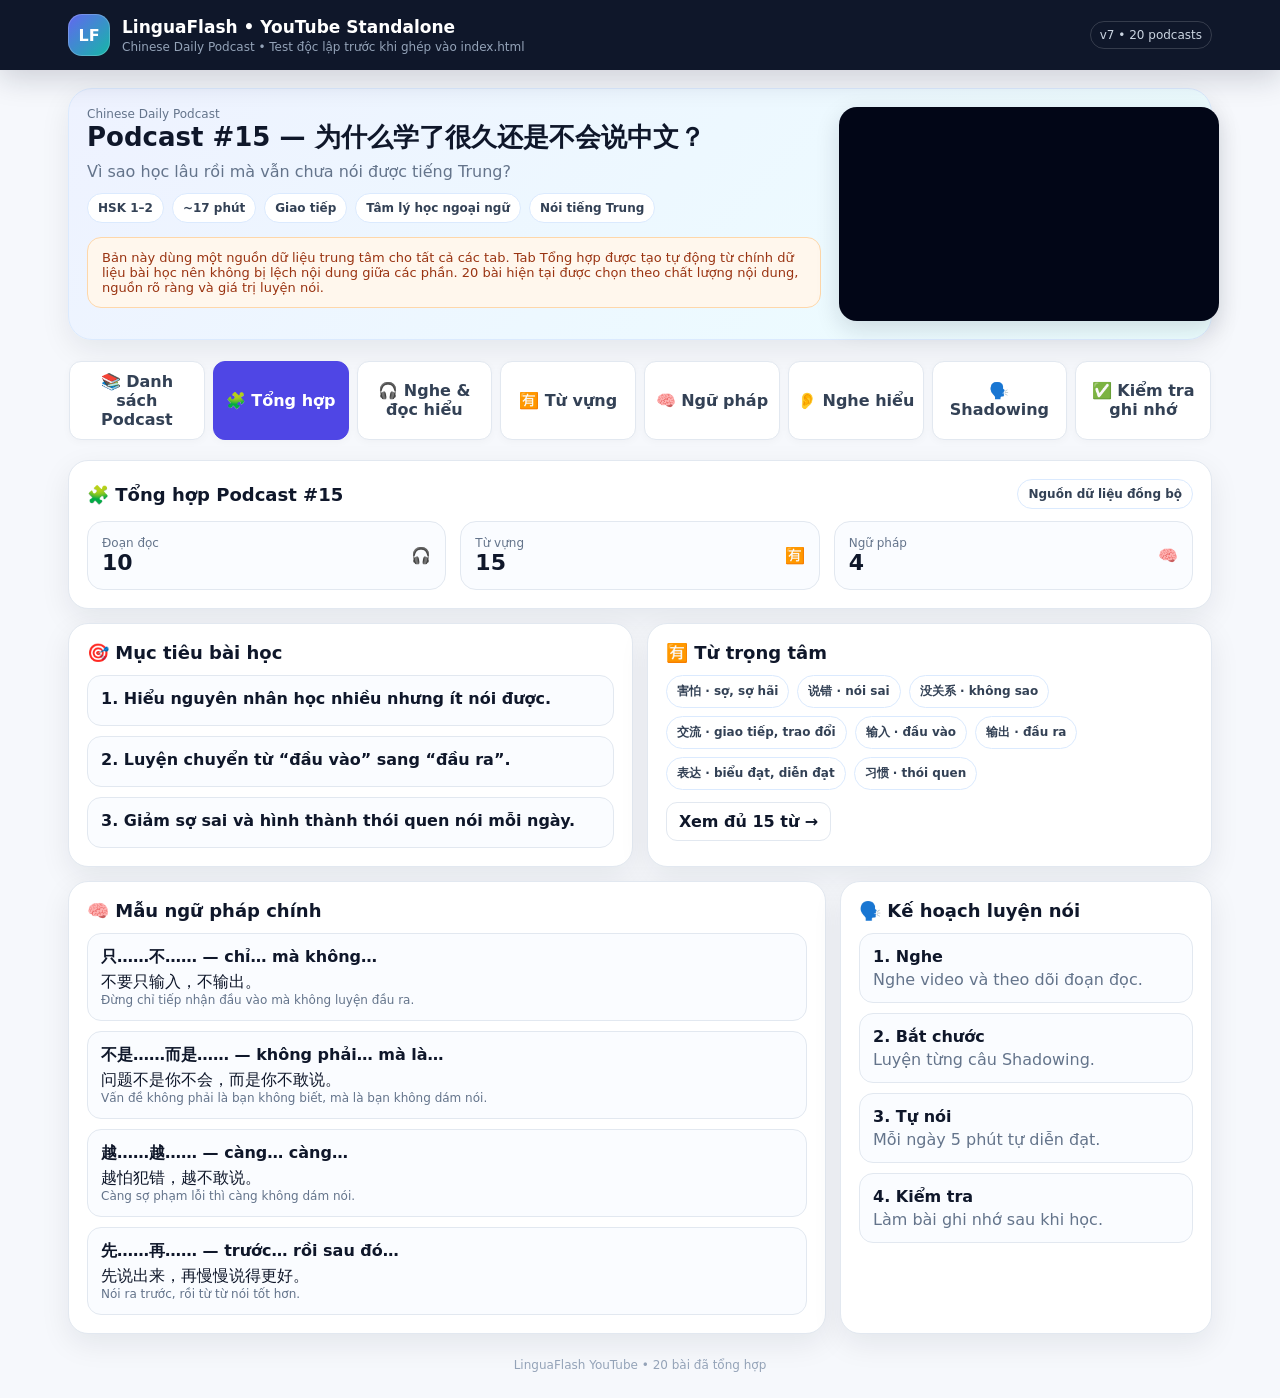
==== LinguaFlash_YouTube_Standalone_v8_VocabPractice.html @ 25ac3075 "Add files via upload" ====
<!DOCTYPE html>
<html lang="vi">
<head>
  <meta charset="UTF-8" />
  <meta name="viewport" content="width=device-width,initial-scale=1,maximum-scale=1,user-scalable=no" />
  <meta name="theme-color" content="#0f172a" />
  <title>LinguaFlash YouTube Standalone v7</title>
  <style>
    :root{
      --bg:#f6f8fc;--card:#fff;--ink:#0f172a;--muted:#64748b;--line:#e2e8f0;
      --brand:#4f46e5;--brand2:#06b6d4;--good:#059669;--warn:#d97706;--bad:#dc2626;
      --shadow:0 10px 30px rgba(15,23,42,.08);--radius:20px;
    }
    *{box-sizing:border-box}
    html,body{margin:0;padding:0;background:var(--bg);color:var(--ink);font-family:Inter,ui-sans-serif,system-ui,-apple-system,BlinkMacSystemFont,"Segoe UI",sans-serif}
    button,input,select,textarea{font:inherit}
    button{cursor:pointer}
    .app{min-height:100vh}
    header{position:sticky;top:0;z-index:50;background:#0f172a;color:#fff;box-shadow:0 8px 30px rgba(15,23,42,.18)}
    .header-inner{max-width:1180px;margin:0 auto;padding:14px 18px;display:flex;gap:14px;align-items:center;justify-content:space-between}
    .brand{display:flex;align-items:center;gap:12px;min-width:0}
    .logo{width:42px;height:42px;border-radius:14px;background:linear-gradient(135deg,#6366f1,#14b8a6);display:grid;place-items:center;font-weight:900;box-shadow:inset 0 0 0 1px rgba(255,255,255,.2)}
    .brand h1{font-size:17px;margin:0;white-space:nowrap;overflow:hidden;text-overflow:ellipsis}
    .brand p{margin:3px 0 0;font-size:12px;color:#94a3b8}
    .version{font-size:12px;border:1px solid rgba(255,255,255,.16);padding:6px 9px;border-radius:999px;color:#cbd5e1;white-space:nowrap}
    main{max-width:1180px;margin:0 auto;padding:18px}
    .hero{background:linear-gradient(135deg,#eef2ff,#ecfeff);border:1px solid #dbeafe;border-radius:24px;padding:18px;display:grid;grid-template-columns:1.35fr .65fr;gap:18px;align-items:stretch;box-shadow:var(--shadow)}
    .hero h2{font-size:26px;line-height:1.25;margin:0 0 8px}
    .hero .cn{font-weight:850}
    .hero .meta{display:flex;flex-wrap:wrap;gap:8px;margin-top:12px}
    .pill{font-size:12px;font-weight:750;border-radius:999px;padding:7px 10px;background:#fff;border:1px solid #dbeafe;color:#334155}
    .video-wrap{aspect-ratio:16/9;border-radius:18px;overflow:hidden;background:#020617;box-shadow:0 8px 24px rgba(15,23,42,.14);position:relative}
    .video-wrap iframe{width:100%;height:100%;border:0;display:block}
    .video-fallback{position:absolute;inset:0;display:none;align-items:center;justify-content:center;text-align:center;padding:22px;background-size:cover;background-position:center;color:#fff}
    .video-fallback::before{content:"";position:absolute;inset:0;background:linear-gradient(135deg,rgba(2,6,23,.88),rgba(15,23,42,.72))}
    .video-fallback-inner{position:relative;z-index:1;max-width:360px}
    .video-fallback .yt-icon{width:54px;height:38px;border-radius:10px;background:#ff0033;margin:0 auto 12px;display:grid;place-items:center;font-size:20px;box-shadow:0 10px 25px rgba(0,0,0,.25)}
    .video-fallback h3{margin:0 0 7px;font-size:17px}.video-fallback p{margin:0 0 14px;color:#cbd5e1;font-size:13px;line-height:1.5}
    .video-fallback-actions{display:flex;gap:8px;justify-content:center;flex-wrap:wrap}
    .video-fallback .btn{background:#fff;color:#0f172a}.video-fallback .btn.secondary{background:rgba(255,255,255,.12);color:#fff;border:1px solid rgba(255,255,255,.22)}
    .tabs{margin:18px 0 14px;display:grid;grid-template-columns:repeat(8,minmax(0,1fr));gap:8px;padding:3px 1px 6px}
    .tab-btn{border:1px solid var(--line);background:#fff;color:#334155;padding:10px 8px;border-radius:12px;font-weight:750;white-space:normal;line-height:1.2;min-height:46px;box-shadow:0 2px 8px rgba(15,23,42,.03)}
    .tab-btn.active{background:var(--brand);color:#fff;border-color:var(--brand)}
    .panel{display:none}
    .panel.active{display:block}
    .grid{display:grid;grid-template-columns:repeat(12,minmax(0,1fr));gap:14px}
    .card{background:var(--card);border:1px solid var(--line);border-radius:var(--radius);box-shadow:var(--shadow);padding:18px;min-width:0}
    .card h3{margin:0 0 12px;font-size:18px}
    .card h4{margin:16px 0 8px;font-size:15px}
    .muted{color:var(--muted)}
    .small{font-size:12px}
    .col-12{grid-column:span 12}.col-8{grid-column:span 8}.col-6{grid-column:span 6}.col-4{grid-column:span 4}
    .stat{display:flex;align-items:center;justify-content:space-between;gap:12px;border:1px solid var(--line);border-radius:16px;padding:14px;background:#fafcff}
    .stat strong{font-size:22px}
    .section-title{display:flex;align-items:center;justify-content:space-between;gap:10px;margin-bottom:12px}
    .section-title h3{margin:0}
    .btn{border:0;border-radius:11px;padding:9px 12px;font-weight:800;background:#e2e8f0;color:#0f172a}
    .btn.primary{background:var(--brand);color:#fff}.btn.good{background:#d1fae5;color:#065f46}.btn.warn{background:#fef3c7;color:#92400e}.btn.ghost{background:#fff;border:1px solid var(--line)}
    .podcast-item{display:flex;gap:14px;align-items:flex-start;padding:14px;border:1px solid var(--line);border-radius:16px;background:#fff}
    .podcast-num{width:46px;height:46px;border-radius:14px;background:#eef2ff;color:#4338ca;display:grid;place-items:center;font-weight:900;flex:0 0 auto}
    .podcast-item h4{margin:0 0 4px;font-size:16px}
    .podcast-actions{margin-left:auto;display:flex;gap:8px;flex-wrap:wrap}
    .summary-list{display:grid;gap:10px}
    .summary-row{border:1px solid var(--line);border-radius:14px;padding:13px;background:#fafcff}
    .summary-row b{display:block;margin-bottom:4px}
    .lesson-line{border:1px solid var(--line);border-radius:16px;padding:14px;margin:10px 0;background:#fff}
    .lesson-line .zh{font-size:20px;font-weight:850;line-height:1.45}
    .lesson-line .py{color:#4f46e5;margin-top:5px;font-weight:650}
    .lesson-line .vi{margin-top:5px;color:#334155}
    .lesson-line .en{margin-top:4px;color:#64748b;font-size:13px}
    .line-actions{display:flex;gap:8px;flex-wrap:wrap;margin-top:10px}
    table{width:100%;border-collapse:separate;border-spacing:0;overflow:hidden;border:1px solid var(--line);border-radius:16px;background:#fff}
    th,td{text-align:left;vertical-align:top;padding:11px 12px;border-bottom:1px solid var(--line);font-size:14px}
    th{background:#f8fafc;font-size:12px;text-transform:uppercase;letter-spacing:.03em;color:#475569}
    tr:last-child td{border-bottom:0}
    .word{font-size:18px;font-weight:850}.pinyin{color:#4f46e5;font-weight:650}
    .grammar{border-left:4px solid #6366f1;padding:14px 14px 14px 16px;background:#f8faff;border-radius:0 14px 14px 0;margin:12px 0}
    .grammar code{background:#eef2ff;color:#3730a3;padding:3px 7px;border-radius:7px;font-weight:800}
    .q{border:1px solid var(--line);border-radius:16px;padding:14px;margin:10px 0;background:#fff}
    .q .answer{display:none;margin-top:10px;padding:10px;border-radius:12px;background:#ecfdf5;color:#065f46}
    .q.show .answer{display:block}
    .shadow-card{border:1px solid var(--line);border-radius:16px;padding:14px;background:#fff;margin:10px 0}
    .shadow-card.recording{outline:3px solid #fbbf24}
    .quiz-option{display:block;width:100%;text-align:left;border:1px solid var(--line);background:#fff;border-radius:12px;padding:10px 12px;margin:8px 0}
    .quiz-option:hover{border-color:#a5b4fc;background:#f8faff}.quiz-option.correct{border-color:#10b981;background:#ecfdf5}.quiz-option.wrong{border-color:#ef4444;background:#fef2f2}
    .progress{height:10px;background:#e2e8f0;border-radius:999px;overflow:hidden}.progress>div{height:100%;background:linear-gradient(90deg,#6366f1,#06b6d4);width:0%;transition:width .25s}
    .empty{border:1px dashed #cbd5e1;border-radius:16px;padding:18px;color:#64748b;text-align:center}
    .notice{padding:12px 14px;border-radius:14px;background:#fff7ed;border:1px solid #fed7aa;color:#9a3412;font-size:13px}
    .footer-note{text-align:center;color:#94a3b8;font-size:12px;padding:24px 0 8px}
    @media(max-width:1050px){.tabs{grid-template-columns:repeat(4,minmax(0,1fr))}}
    @media(max-width:900px){.hero{grid-template-columns:1fr}.col-8,.col-6,.col-4{grid-column:span 12}.header-inner{padding:12px}.brand h1{font-size:15px}.hero h2{font-size:22px}}
    @media(max-width:600px){.tabs{grid-template-columns:repeat(2,minmax(0,1fr))}.tab-btn{font-size:13px;padding:9px 6px;min-height:44px}main{padding:12px}.hero{padding:14px;border-radius:18px}.card{padding:14px;border-radius:16px}.podcast-item{flex-wrap:wrap}.podcast-actions{margin-left:60px;width:100%}th:nth-child(4),td:nth-child(4){display:none}.lesson-line .zh{font-size:18px}}

    /* Integrated mode inside LinguaFlash Pro index.html */
    html.lfyt-embedded header{display:none!important}
    html.lfyt-embedded .app{min-height:0!important}
    html.lfyt-embedded main{max-width:none!important;padding:14px!important}
    html.lfyt-embedded .footer-note{display:none!important}
    html.lfyt-embedded .hero{box-shadow:none}
    @media(max-width:600px){html.lfyt-embedded main{padding:8px!important}}

  </style>

<style id="lfyt-vocab-practice-style">
  .vocab-toolbar{display:flex;flex-wrap:wrap;gap:10px;align-items:center;margin:12px 0 14px;padding:12px;border:1px solid var(--line);background:#f8fafc;border-radius:14px}
  .vocab-toolbar-group{display:flex;flex-wrap:wrap;gap:6px;align-items:center}
  .vocab-toolbar-label{font-size:12px;font-weight:800;color:var(--muted);margin-right:2px}
  .vocab-toolbar select{border:1px solid var(--line);background:#fff;border-radius:10px;padding:8px 10px;font:inherit;font-weight:700;color:var(--text)}
  .vocab-check-cell{min-width:220px}
  .vocab-check-wrap{display:flex;gap:6px;align-items:center;flex-wrap:wrap}
  .vocab-check-input{width:min(220px,100%);border:1px solid #cbd5e1;border-radius:10px;padding:9px 10px;font:inherit;outline:none;background:#fff}
  .vocab-check-input:focus{border-color:var(--brand);box-shadow:0 0 0 3px rgba(79,70,229,.10)}
  .vocab-check-input.is-correct{border-color:#10b981;background:#ecfdf5}
  .vocab-check-input.is-wrong{border-color:#ef4444;background:#fef2f2}
  .vocab-check-feedback{font-size:12px;font-weight:800;margin-top:6px;line-height:1.35}
  .vocab-check-feedback.ok{color:#059669}.vocab-check-feedback.bad{color:#dc2626}
  .vocab-check-target-block{padding:2px 0 10px}.vocab-check-target-block+ .vocab-check-target-block{border-top:1px dashed var(--line);padding-top:10px}.vocab-check-target-label{font-size:11px;font-weight:900;color:var(--muted);margin-bottom:5px;text-transform:uppercase;letter-spacing:.03em}
  .vocab-col-toggle.is-off{opacity:.58;text-decoration:line-through}
  @media(max-width:720px){.vocab-toolbar{align-items:stretch}.vocab-toolbar-group{width:100%}.vocab-check-cell{min-width:190px}.vocab-check-input{width:100%}}
</style>

</head>
<body>
<div class="app">
  <header>
    <div class="header-inner">
      <div class="brand">
        <div class="logo">LF</div>
        <div>
          <h1>LinguaFlash • YouTube Standalone</h1>
          <p>Chinese Daily Podcast • Test độc lập trước khi ghép vào index.html</p>
        </div>
      </div>
      <div class="version">v7 • 20 podcasts</div>
    </div>
  </header>

  <main>
    <section class="hero">
      <div>
        <div class="small muted" id="heroSource">Chinese Daily Podcast</div>
        <h2><span id="heroEpisode">Podcast #15</span> — <span class="cn" id="heroTitle">为什么学了很久还是不会说中文？</span></h2>
        <div class="muted" id="heroSubtitle">Vì sao học lâu rồi mà vẫn chưa nói được tiếng Trung?</div>
        <div class="meta" id="heroMeta"></div>
        <p class="notice" id="heroNotice" style="margin-top:14px"></p>
      </div>
      <div class="video-wrap" id="videoWrap">
        <iframe id="youtubeFrame" title="YouTube video" referrerpolicy="strict-origin-when-cross-origin" allow="accelerometer; autoplay; clipboard-write; encrypted-media; gyroscope; picture-in-picture; web-share" allowfullscreen></iframe>
        <div class="video-fallback" id="videoFallback">
          <div class="video-fallback-inner">
            <div class="yt-icon">▶</div>
            <h3 id="videoFallbackTitle">Video YouTube</h3>
            <p id="videoFallbackText">Khi mở file HTML trực tiếp trên máy, YouTube có thể chặn trình phát nhúng. Nội dung bài học vẫn hoạt động bình thường.</p>
            <div class="video-fallback-actions">
              <button class="btn" id="openYoutubeBtn" type="button"></button>
              <button class="btn secondary" id="retryEmbedBtn" type="button"></button>
            </div>
          </div>
        </div>
      </div>
    </section>

    <nav class="tabs" id="tabs"></nav>

    <section id="panel-list" class="panel"></section>
    <section id="panel-summary" class="panel"></section>
    <section id="panel-reading" class="panel"></section>
    <section id="panel-vocab" class="panel"></section>
    <section id="panel-grammar" class="panel"></section>
    <section id="panel-listening" class="panel"></section>
    <section id="panel-shadowing" class="panel"></section>
    <section id="panel-quiz" class="panel"></section>

    <div class="footer-note" id="footerNote"></div>
  </main>
</div>

<script>
'use strict';
try {
  if (window.self !== window.top) document.documentElement.classList.add('lfyt-embedded');
} catch (e) {}

/* =========================
   1) NGUỒN DỮ LIỆU DUY NHẤT
   ========================= */
const PODCASTS = [
  {
    id: 'cdp-15',
    number: 15,
    source: 'Chinese Daily Podcast',
    titleZh: '为什么学了很久还是不会说中文？',
    titleVi: 'Vì sao học lâu rồi mà vẫn chưa nói được tiếng Trung?',
    youtubeId: 'DVRy3l9ojq4',
    level: 'HSK 1–2',
    duration: '~17 phút',
    tags: ['Giao tiếp', 'Tâm lý học ngoại ngữ', 'Nói tiếng Trung'],
    learningGoals: [
      'Hiểu nguyên nhân học nhiều nhưng ít nói được.',
      'Luyện chuyển từ “đầu vào” sang “đầu ra”.',
      'Giảm sợ sai và hình thành thói quen nói mỗi ngày.'
    ],
    reading: [
      {zh:'很多人学了很久中文，可是一开口还是很紧张。',py:'Hěn duō rén xué le hěn jiǔ Zhōngwén, kěshì yì kāikǒu háishi hěn jǐnzhāng.',vi:'Nhiều người đã học tiếng Trung rất lâu nhưng khi mở miệng nói vẫn rất căng thẳng.',en:'Many people study Chinese for a long time, but still feel nervous when they start speaking.'},
      {zh:'他们不是不知道单词，而是害怕自己说错。',py:'Tāmen bú shì bù zhīdào dāncí, ér shì hàipà zìjǐ shuō cuò.',vi:'Không phải họ không biết từ vựng, mà là họ sợ mình nói sai.',en:'It is not that they do not know the words; they are afraid of making mistakes.'},
      {zh:'其实，说错了也没关系，交流才是最重要的。',py:'Qíshí, shuō cuò le yě méi guānxi, jiāoliú cái shì zuì zhòngyào de.',vi:'Thật ra nói sai cũng không sao, giao tiếp mới là điều quan trọng nhất.',en:'Actually, making mistakes is okay; communication is what matters most.'},
      {zh:'如果你每天只听、只看，却很少开口，你的输入会很多，输出却很少。',py:'Rúguǒ nǐ měitiān zhǐ tīng, zhǐ kàn, què hěn shǎo kāikǒu, nǐ de shūrù huì hěn duō, shūchū què hěn shǎo.',vi:'Nếu mỗi ngày bạn chỉ nghe, chỉ xem nhưng hiếm khi mở miệng, đầu vào sẽ nhiều còn đầu ra lại rất ít.',en:'If you only listen and read every day but rarely speak, your input will be high while your output stays low.'},
      {zh:'学语言不只是记住知识，而是要把知识变成习惯。',py:'Xué yǔyán bù zhǐ shì jìzhù zhīshi, ér shì yào bǎ zhīshi biàn chéng xíguàn.',vi:'Học ngôn ngữ không chỉ là ghi nhớ kiến thức mà phải biến kiến thức thành thói quen.',en:'Learning a language is not only about remembering knowledge; it is about turning it into a habit.'},
      {zh:'你可以先从很短的句子开始，比如每天自言自语五分钟。',py:'Nǐ kěyǐ xiān cóng hěn duǎn de jùzi kāishǐ, bǐrú měitiān zìyán-zìyǔ wǔ fēnzhōng.',vi:'Bạn có thể bắt đầu bằng những câu rất ngắn, ví dụ tự nói với mình năm phút mỗi ngày.',en:'You can start with very short sentences, for example speaking to yourself for five minutes a day.'},
      {zh:'也可以找一个语言伙伴，把今天发生的事情说给他听。',py:'Yě kěyǐ zhǎo yí ge yǔyán huǒbàn, bǎ jīntiān fāshēng de shìqing shuō gěi tā tīng.',vi:'Bạn cũng có thể tìm một người bạn trao đổi ngôn ngữ và kể cho họ nghe những việc xảy ra hôm nay.',en:'You can also find a language partner and tell them what happened today.'},
      {zh:'不要一直追求完美，因为越怕犯错，就越不敢说。',py:'Bú yào yìzhí zhuīqiú wánměi, yīnwèi yuè pà fàncuò, jiù yuè bù gǎn shuō.',vi:'Đừng mãi theo đuổi sự hoàn hảo, vì càng sợ phạm lỗi thì càng không dám nói.',en:'Do not keep chasing perfection, because the more you fear mistakes, the less you dare to speak.'},
      {zh:'先说出来，再慢慢说得更好。',py:'Xiān shuō chūlái, zài mànmàn shuō de gèng hǎo.',vi:'Hãy nói ra trước, rồi từ từ nói tốt hơn.',en:'Speak first, then gradually speak better.'},
      {zh:'当你每天都勇敢地表达，你会发现自己越来越自然。',py:'Dāng nǐ měitiān dōu yǒnggǎn de biǎodá, nǐ huì fāxiàn zìjǐ yuèláiyuè zìrán.',vi:'Khi mỗi ngày bạn đều dũng cảm diễn đạt, bạn sẽ thấy mình ngày càng tự nhiên hơn.',en:'When you express yourself bravely every day, you will find yourself becoming more and more natural.'}
    ],
    vocabulary: [
      {zh:'害怕',py:'hàipà',vi:'sợ, sợ hãi',en:'to be afraid',example:'我害怕说错中文。',examplePy:'Wǒ hàipà shuō cuò Zhōngwén.',exampleVi:'Tôi sợ nói sai tiếng Trung.'},
      {zh:'说错',py:'shuō cuò',vi:'nói sai',en:'to say something incorrectly',example:'说错了也没关系。',examplePy:'Shuō cuò le yě méi guānxi.',exampleVi:'Nói sai cũng không sao.'},
      {zh:'没关系',py:'méi guānxi',vi:'không sao',en:'it does not matter',example:'第一次说不好也没关系。',examplePy:'Dì yī cì shuō bù hǎo yě méi guānxi.',exampleVi:'Lần đầu nói chưa tốt cũng không sao.'},
      {zh:'交流',py:'jiāoliú',vi:'giao tiếp, trao đổi',en:'to communicate',example:'学习语言是为了交流。',examplePy:'Xuéxí yǔyán shì wèile jiāoliú.',exampleVi:'Học ngôn ngữ là để giao tiếp.'},
      {zh:'输入',py:'shūrù',vi:'đầu vào',en:'input',example:'听和读都是语言输入。',examplePy:'Tīng hé dú dōu shì yǔyán shūrù.',exampleVi:'Nghe và đọc đều là đầu vào ngôn ngữ.'},
      {zh:'输出',py:'shūchū',vi:'đầu ra',en:'output',example:'说和写可以练习输出。',examplePy:'Shuō hé xiě kěyǐ liànxí shūchū.',exampleVi:'Nói và viết có thể luyện đầu ra.'},
      {zh:'表达',py:'biǎodá',vi:'biểu đạt, diễn đạt',en:'to express',example:'我想用中文表达自己的想法。',examplePy:'Wǒ xiǎng yòng Zhōngwén biǎodá zìjǐ de xiǎngfǎ.',exampleVi:'Tôi muốn dùng tiếng Trung để diễn đạt suy nghĩ của mình.'},
      {zh:'习惯',py:'xíguàn',vi:'thói quen',en:'habit',example:'每天开口会慢慢变成习惯。',examplePy:'Měitiān kāikǒu huì mànmàn biàn chéng xíguàn.',exampleVi:'Mở miệng nói mỗi ngày sẽ dần trở thành thói quen.'},
      {zh:'勇敢',py:'yǒnggǎn',vi:'dũng cảm',en:'brave',example:'要勇敢地开口说。',examplePy:'Yào yǒnggǎn de kāikǒu shuō.',exampleVi:'Phải dũng cảm mở miệng nói.'},
      {zh:'追求',py:'zhuīqiú',vi:'theo đuổi',en:'to pursue',example:'不要一直追求完美。',examplePy:'Bú yào yìzhí zhuīqiú wánměi.',exampleVi:'Đừng mãi theo đuổi sự hoàn hảo.'},
      {zh:'完美',py:'wánměi',vi:'hoàn hảo',en:'perfect',example:'语言学习不需要一开始就完美。',examplePy:'Yǔyán xuéxí bù xūyào yì kāishǐ jiù wánměi.',exampleVi:'Học ngôn ngữ không cần hoàn hảo ngay từ đầu.'},
      {zh:'完成',py:'wánchéng',vi:'hoàn thành',en:'to complete',example:'先完成，再慢慢改进。',examplePy:'Xiān wánchéng, zài mànmàn gǎijìn.',exampleVi:'Hãy hoàn thành trước rồi từ từ cải thiện.'},
      {zh:'犯错',py:'fàncuò',vi:'phạm lỗi',en:'to make a mistake',example:'犯错是学习的一部分。',examplePy:'Fàncuò shì xuéxí de yí bùfen.',exampleVi:'Phạm lỗi là một phần của việc học.'},
      {zh:'自言自语',py:'zìyán-zìyǔ',vi:'tự nói một mình',en:'to talk to oneself',example:'我每天用中文自言自语五分钟。',examplePy:'Wǒ měitiān yòng Zhōngwén zìyán-zìyǔ wǔ fēnzhōng.',exampleVi:'Mỗi ngày tôi tự nói tiếng Trung một mình năm phút.'},
      {zh:'语言伙伴',py:'yǔyán huǒbàn',vi:'bạn trao đổi ngôn ngữ',en:'language partner',example:'我找了一个语言伙伴练习中文。',examplePy:'Wǒ zhǎo le yí ge yǔyán huǒbàn liànxí Zhōngwén.',exampleVi:'Tôi tìm một người bạn trao đổi ngôn ngữ để luyện tiếng Trung.'}
    ],
    grammar: [
      {pattern:'只……不……',meaning:'chỉ… mà không…',ex:'不要只输入，不输出。',py:'Bú yào zhǐ shūrù, bù shūchū.',vi:'Đừng chỉ tiếp nhận đầu vào mà không luyện đầu ra.',note:'Dùng để nhấn mạnh chỉ làm một phía và bỏ mất phía còn lại.'},
      {pattern:'不是……而是……',meaning:'không phải… mà là…',ex:'问题不是你不会，而是你不敢说。',py:'Wèntí bú shì nǐ bú huì, ér shì nǐ bù gǎn shuō.',vi:'Vấn đề không phải là bạn không biết, mà là bạn không dám nói.',note:'Dùng để phủ định ý thứ nhất và khẳng định ý thứ hai.'},
      {pattern:'越……越……',meaning:'càng… càng…',ex:'越怕犯错，越不敢说。',py:'Yuè pà fàncuò, yuè bù gǎn shuō.',vi:'Càng sợ phạm lỗi thì càng không dám nói.',note:'Diễn tả hai mức độ thay đổi song song.'},
      {pattern:'先……再……',meaning:'trước… rồi sau đó…',ex:'先说出来，再慢慢说得更好。',py:'Xiān shuō chūlái, zài mànmàn shuō de gèng hǎo.',vi:'Nói ra trước, rồi từ từ nói tốt hơn.',note:'Diễn tả trình tự trước – sau.'}
    ],
    listeningQuestions: [
      {q:'为什么很多人学了很久中文还是不敢开口？',vi:'Vì sao nhiều người học tiếng Trung lâu rồi vẫn không dám mở miệng?',a:'因为他们害怕说错，也太追求完美。',aVi:'Vì họ sợ nói sai và quá theo đuổi sự hoàn hảo.'},
      {q:'什么是“输入”？',vi:'“Đầu vào” là gì?',a:'听和读可以算输入。',aVi:'Nghe và đọc có thể được xem là đầu vào.'},
      {q:'什么是“输出”？',vi:'“Đầu ra” là gì?',a:'说和写可以算输出。',aVi:'Nói và viết có thể được xem là đầu ra.'},
      {q:'每天可以怎么练习开口？',vi:'Mỗi ngày có thể luyện mở miệng nói như thế nào?',a:'可以自言自语，也可以找语言伙伴。',aVi:'Có thể tự nói một mình hoặc tìm bạn trao đổi ngôn ngữ.'},
      {q:'为什么不要一直追求完美？',vi:'Vì sao không nên mãi theo đuổi sự hoàn hảo?',a:'因为越怕犯错，就越不敢说。',aVi:'Vì càng sợ sai thì càng không dám nói.'}
    ],
    shadowing: [
      {zh:'我害怕说错中文。',py:'Wǒ hàipà shuō cuò Zhōngwén.',vi:'Tôi sợ nói sai tiếng Trung.'},
      {zh:'说错了也没关系。',py:'Shuō cuò le yě méi guānxi.',vi:'Nói sai cũng không sao.'},
      {zh:'不要只输入，也要练习输出。',py:'Bú yào zhǐ shūrù, yě yào liànxí shūchū.',vi:'Đừng chỉ tiếp nhận đầu vào, cũng phải luyện đầu ra.'},
      {zh:'问题不是你不会，而是你不敢说。',py:'Wèntí bú shì nǐ bú huì, ér shì nǐ bù gǎn shuō.',vi:'Vấn đề không phải là bạn không biết, mà là bạn không dám nói.'},
      {zh:'越怕犯错，越不敢说。',py:'Yuè pà fàncuò, yuè bù gǎn shuō.',vi:'Càng sợ sai thì càng không dám nói.'},
      {zh:'先说出来，再慢慢说得更好。',py:'Xiān shuō chūlái, zài mànmàn shuō de gèng hǎo.',vi:'Nói ra trước, rồi từ từ nói tốt hơn.'},
      {zh:'我每天用中文自言自语五分钟。',py:'Wǒ měitiān yòng Zhōngwén zìyán-zìyǔ wǔ fēnzhōng.',vi:'Mỗi ngày tôi tự nói tiếng Trung một mình năm phút.'},
      {zh:'我要勇敢地表达自己的想法。',py:'Wǒ yào yǒnggǎn de biǎodá zìjǐ de xiǎngfǎ.',vi:'Tôi muốn dũng cảm diễn đạt suy nghĩ của mình.'}
    ],
    quiz: [
      {q:'“害怕” nghĩa là gì?',opts:['dũng cảm','sợ hãi','hoàn thành','giao tiếp'],ans:1},
      {q:'“输出” trong học ngôn ngữ gần nghĩa nhất với:',opts:['đầu ra','đầu vào','nghe hiểu','từ vựng'],ans:0},
      {q:'Cấu trúc “不是……而是……” dùng để:',opts:['so sánh hơn','diễn tả trước sau','phủ định A và khẳng định B','nêu điều kiện'],ans:2},
      {q:'Chọn câu đúng với cấu trúc 越……越……',opts:['先说，再改。','越怕犯错，越不敢说。','不是不会，而是不敢。','只听，不说。'],ans:1},
      {q:'“自言自语” là:',opts:['tự nói một mình','nói chuyện với giáo viên','đọc to','ghi chép'],ans:0},
      {q:'Theo bài học, cách tốt hơn là:',opts:['đợi đến khi hoàn hảo mới nói','chỉ xem video','nói trước rồi cải thiện dần','học thêm từ nhưng không nói'],ans:2},
      {q:'“语言伙伴” nghĩa là:',opts:['bạn cùng công ty','bạn trao đổi ngôn ngữ','giáo viên','người phiên dịch'],ans:1},
      {q:'Câu “说错了也没关系” nghĩa là:',opts:['Đừng nói sai','Nói sai cũng không sao','Tôi không biết nói','Hãy nói thật nhanh'],ans:1}
    ]
  },
  {
    id: 'cdp-16',
    number: 16,
    source: 'Chinese Daily Podcast',
    titleZh: '如何用中文表达自己的感受？',
    titleVi: 'Làm thế nào để diễn đạt cảm xúc của mình bằng tiếng Trung?',
    youtubeId: 'gr-PvRnUIjA',
    level: 'HSK 2–3',
    duration: '~16 phút',
    tags: ['Cảm xúc', 'Giao tiếp hằng ngày', 'Luyện nói'],
    learningGoals: [
      'Phân biệt các từ cảm xúc cơ bản như 开心、难过、生气、害怕、担心、累.',
      'Dùng 有点儿、比……更……、如果……就…… để nói cảm xúc tự nhiên hơn.',
      'Tạo thói quen “nhật ký nói” một phút mỗi ngày bằng tiếng Trung.'
    ],
    reading: [
      {zh:'李明今天有点儿不高兴，可是他说不清楚自己是什么感觉。',py:'Lǐ Míng jīntiān yǒudiǎnr bù gāoxìng, kěshì tā shuō bù qīngchu zìjǐ shì shénme gǎnjué.',vi:'Hôm nay Lý Minh hơi không vui, nhưng anh ấy không nói rõ được mình đang cảm thấy thế nào.',en:'Li Ming feels a little unhappy today, but he cannot clearly describe what he is feeling.'},
      {zh:'“高兴”和“开心”意思很接近，不过“开心”更像从心里自然产生的快乐。',py:'“Gāoxìng” hé “kāixīn” yìsi hěn jiējìn, búguò “kāixīn” gèng xiàng cóng xīnlǐ zìrán chǎnshēng de kuàilè.',vi:'“高兴” và “开心” có nghĩa khá gần nhau, nhưng “开心” giống niềm vui tự nhiên xuất phát từ trong lòng hơn.',en:'Gāoxìng and kāixīn are very close in meaning, but kāixīn feels more like spontaneous joy from the heart.'},
      {zh:'“难过”通常比“不高兴”更强，表示心里真的不好受。',py:'“Nánguò” tōngcháng bǐ “bù gāoxìng” gèng qiáng, biǎoshì xīnlǐ zhēnde bù hǎoshòu.',vi:'“难过” thường mạnh hơn “不高兴”, diễn tả trong lòng thật sự rất khó chịu hoặc buồn.',en:'Nánguò is usually stronger than bù gāoxìng and means genuinely feeling bad or sad inside.'},
      {zh:'如果朋友迟到了很久，你可能会觉得生气。',py:'Rúguǒ péngyou chídào le hěn jiǔ, nǐ kěnéng huì juéde shēngqì.',vi:'Nếu bạn của bạn đến muộn rất lâu, bạn có thể sẽ cảm thấy tức giận.',en:'If a friend is very late, you may feel angry.'},
      {zh:'害怕可以用来说明你怕大狗、黑暗或者恐怖电影。',py:'Hàipà kěyǐ yòng lái shuōmíng nǐ pà dà gǒu, hēi’àn huòzhě kǒngbù diànyǐng.',vi:'“害怕” có thể dùng để nói rằng bạn sợ chó lớn, bóng tối hoặc phim kinh dị.',en:'Hàipà can be used to say that you are afraid of big dogs, darkness, or horror movies.'},
      {zh:'“担心”常常是因为一件还没发生或者正在发生的事情让你心里不踏实。',py:'“Dānxīn” chángcháng shì yīnwèi yí jiàn hái méi fāshēng huòzhě zhèngzài fāshēng de shìqing ràng nǐ xīnlǐ bù tàshi.',vi:'“担心” thường là khi một việc chưa xảy ra hoặc đang xảy ra khiến bạn cảm thấy bất an.',en:'Dānxīn often means feeling uneasy about something that has not happened yet or is happening now.'},
      {zh:'“累”不只是身体累，也可以说“心累”。',py:'“Lèi” bù zhǐ shì shēntǐ lèi, yě kěyǐ shuō “xīn lèi”.',vi:'“累” không chỉ là mệt về thể chất, còn có thể nói “心累” – mệt trong lòng/tinh thần.',en:'Lèi is not only physical tiredness; you can also say xīn lèi for mental or emotional exhaustion.'},
      {zh:'我们的感觉就像天气一样，每天都可能变化。',py:'Wǒmen de gǎnjué jiù xiàng tiānqì yíyàng, měitiān dōu kěnéng biànhuà.',vi:'Cảm xúc của chúng ta giống như thời tiết, mỗi ngày đều có thể thay đổi.',en:'Our feelings are like the weather; they can change every day.'},
      {zh:'每天晚上花一分钟，说一句“今天我感觉……”，就是很好的练习。',py:'Měitiān wǎnshang huā yì fēnzhōng, shuō yí jù “jīntiān wǒ gǎnjué…”, jiù shì hěn hǎo de liànxí.',vi:'Mỗi tối dành một phút nói một câu “Hôm nay tôi cảm thấy…”, đó là một bài luyện rất tốt.',en:'Spending one minute each evening saying “Today I feel…” is a very good exercise.'},
      {zh:'经常这样练习，你会越来越自然地说出自己的感受。',py:'Jīngcháng zhèyàng liànxí, nǐ huì yuèláiyuè zìrán de shuō chū zìjǐ de gǎnshòu.',vi:'Thường xuyên luyện như vậy, bạn sẽ ngày càng tự nhiên khi nói ra cảm xúc của mình.',en:'With regular practice, you will express your feelings more and more naturally.'}
    ],
    vocabulary: [
      {zh:'开心',py:'kāixīn',vi:'vui vẻ, vui trong lòng',en:'happy; joyful',example:'今天见到老朋友，我很开心。',examplePy:'Jīntiān jiàndào lǎo péngyou, wǒ hěn kāixīn.',exampleVi:'Hôm nay gặp lại bạn cũ, tôi rất vui.'},
      {zh:'难过',py:'nánguò',vi:'buồn, khó chịu trong lòng',en:'sad; feel bad',example:'听到这个消息以后，她有点儿难过。',examplePy:'Tīngdào zhège xiāoxi yǐhòu, tā yǒudiǎnr nánguò.',exampleVi:'Sau khi nghe tin này, cô ấy hơi buồn.'},
      {zh:'生气',py:'shēngqì',vi:'tức giận',en:'angry; get angry',example:'朋友迟到了一个小时，我有点儿生气。',examplePy:'Péngyou chídào le yí ge xiǎoshí, wǒ yǒudiǎnr shēngqì.',exampleVi:'Bạn tôi đến muộn một tiếng nên tôi hơi tức.'},
      {zh:'害怕',py:'hàipà',vi:'sợ hãi',en:'afraid; scared',example:'我一个人不敢看恐怖电影，因为我很害怕。',examplePy:'Wǒ yí ge rén bù gǎn kàn kǒngbù diànyǐng, yīnwèi wǒ hěn hàipà.',exampleVi:'Tôi không dám xem phim kinh dị một mình vì tôi rất sợ.'},
      {zh:'担心',py:'dānxīn',vi:'lo lắng',en:'worried; worry about',example:'明天要考试了，我有点儿担心。',examplePy:'Míngtiān yào kǎoshì le, wǒ yǒudiǎnr dānxīn.',exampleVi:'Ngày mai thi rồi, tôi hơi lo.'},
      {zh:'累',py:'lèi',vi:'mệt',en:'tired',example:'今天工作太多了，我真的很累。',examplePy:'Jīntiān gōngzuò tài duō le, wǒ zhēnde hěn lèi.',exampleVi:'Hôm nay công việc quá nhiều, tôi thật sự rất mệt.'},
      {zh:'烦',py:'fán',vi:'bực, phiền, khó chịu',en:'annoyed; bothered',example:'这个问题一直没解决，我觉得有点儿烦。',examplePy:'Zhège wèntí yìzhí méi jiějué, wǒ juéde yǒudiǎnr fán.',exampleVi:'Vấn đề này mãi chưa giải quyết nên tôi thấy hơi bực.'},
      {zh:'感觉',py:'gǎnjué',vi:'cảm giác; cảm thấy',en:'feeling; to feel',example:'我今天感觉好多了。',examplePy:'Wǒ jīntiān gǎnjué hǎo duō le.',exampleVi:'Hôm nay tôi cảm thấy tốt hơn nhiều.'},
      {zh:'复杂',py:'fùzá',vi:'phức tạp',en:'complicated; complex',example:'有时候人的感觉很复杂。',examplePy:'Yǒu shíhou rén de gǎnjué hěn fùzá.',exampleVi:'Đôi khi cảm xúc của con người rất phức tạp.'},
      {zh:'情绪',py:'qíngxù',vi:'cảm xúc, tâm trạng',en:'emotion; mood',example:'运动可以帮助我调整情绪。',examplePy:'Yùndòng kěyǐ bāngzhù wǒ tiáozhěng qíngxù.',exampleVi:'Vận động có thể giúp tôi điều chỉnh cảm xúc.'},
      {zh:'不踏实',py:'bù tàshi',vi:'không yên tâm, bất an',en:'uneasy; unsettled',example:'事情还没确定，我心里有点儿不踏实。',examplePy:'Shìqing hái méi quèdìng, wǒ xīnlǐ yǒudiǎnr bù tàshi.',exampleVi:'Việc vẫn chưa chắc chắn nên trong lòng tôi hơi bất an.'},
      {zh:'顺利',py:'shùnlì',vi:'thuận lợi, suôn sẻ',en:'smooth; successful',example:'今天工作很顺利，所以我很开心。',examplePy:'Jīntiān gōngzuò hěn shùnlì, suǒyǐ wǒ hěn kāixīn.',exampleVi:'Hôm nay công việc rất thuận lợi nên tôi rất vui.'}
    ],
    grammar: [
      {pattern:'有点儿 + 形容词',meaning:'hơi…, có chút…',ex:'我今天有点儿累。',py:'Wǒ jīntiān yǒudiǎnr lèi.',vi:'Hôm nay tôi hơi mệt.',note:'Thường dùng để làm nhẹ mức độ, đặc biệt với trạng thái hoặc cảm xúc mang tính tiêu cực.'},
      {pattern:'A 比 B 更 + 形容词',meaning:'A … hơn B',ex:'“难过”比“不高兴”更强。',py:'“Nánguò” bǐ “bù gāoxìng” gèng qiáng.',vi:'“难过” mạnh hơn “不高兴”.',note:'Dùng 比 để so sánh; thêm 更 để nhấn mạnh “càng/hơn nữa”.'},
      {pattern:'如果……就……',meaning:'nếu… thì…',ex:'如果明天考试，我就会有点儿担心。',py:'Rúguǒ míngtiān kǎoshì, wǒ jiù huì yǒudiǎnr dānxīn.',vi:'Nếu ngày mai thi thì tôi sẽ hơi lo.',note:'Cấu trúc điều kiện rất thông dụng trong giao tiếp.'},
      {pattern:'越来越 + 形容词',meaning:'ngày càng…',ex:'你会越来越自然地表达自己的感受。',py:'Nǐ huì yuèláiyuè zìrán de biǎodá zìjǐ de gǎnshòu.',vi:'Bạn sẽ ngày càng tự nhiên khi diễn đạt cảm xúc của mình.',note:'Diễn tả một trạng thái thay đổi dần theo thời gian.'}
    ],
    listeningQuestions: [
      {q:'“开心”和“高兴”有什么不同？',vi:'“开心” và “高兴” khác nhau như thế nào?',a:'意思很接近，但“开心”更偏向从心里自然产生的快乐。',aVi:'Nghĩa khá gần nhau, nhưng “开心” thiên về niềm vui tự nhiên xuất phát từ trong lòng.'},
      {q:'什么时候可以用“难过”？',vi:'Khi nào có thể dùng “难过”?',a:'当心里真的很不好受，比一般的“不高兴”更强的时候。',aVi:'Khi trong lòng thật sự khó chịu hoặc buồn, mạnh hơn mức “không vui” thông thường.'},
      {q:'“担心”通常表示什么感觉？',vi:'“担心” thường diễn tả cảm giác gì?',a:'对还没发生或正在发生的事情感到不踏实。',aVi:'Cảm thấy bất an về việc chưa xảy ra hoặc đang xảy ra.'},
      {q:'“心累”是什么意思？',vi:'“心累” nghĩa là gì?',a:'不是身体累，而是想得太多、精神上觉得很累。',aVi:'Không phải mệt thể chất mà là suy nghĩ quá nhiều, mệt về tinh thần.'},
      {q:'每天晚上可以怎么练习表达感受？',vi:'Mỗi tối có thể luyện diễn đạt cảm xúc như thế nào?',a:'花一分钟说一句“今天我感觉……”，像用嘴写日记一样。',aVi:'Dành một phút nói một câu “Hôm nay tôi cảm thấy…”, giống như viết nhật ký bằng miệng.'}
    ],
    shadowing: [
      {zh:'我今天有点儿不高兴。',py:'Wǒ jīntiān yǒudiǎnr bù gāoxìng.',vi:'Hôm nay tôi hơi không vui.'},
      {zh:'我说不清楚自己是什么感觉。',py:'Wǒ shuō bù qīngchu zìjǐ shì shénme gǎnjué.',vi:'Tôi không nói rõ được mình đang cảm thấy thế nào.'},
      {zh:'“难过”比“不高兴”更强。',py:'“Nánguò” bǐ “bù gāoxìng” gèng qiáng.',vi:'“难过” mạnh hơn “不高兴”.'},
      {zh:'朋友迟到了很久，我有点儿生气。',py:'Péngyou chídào le hěn jiǔ, wǒ yǒudiǎnr shēngqì.',vi:'Bạn đến muộn rất lâu nên tôi hơi tức.'},
      {zh:'明天要考试了，我有点儿担心。',py:'Míngtiān yào kǎoshì le, wǒ yǒudiǎnr dānxīn.',vi:'Ngày mai thi rồi, tôi hơi lo.'},
      {zh:'我身体不累，但是心有点儿累。',py:'Wǒ shēntǐ bú lèi, dànshì xīn yǒudiǎnr lèi.',vi:'Cơ thể tôi không mệt, nhưng tinh thần hơi mệt.'},
      {zh:'我们的感觉就像天气一样。',py:'Wǒmen de gǎnjué jiù xiàng tiānqì yíyàng.',vi:'Cảm xúc của chúng ta giống như thời tiết.'},
      {zh:'我每天用一分钟说说自己的感受。',py:'Wǒ měitiān yòng yì fēnzhōng shuōshuo zìjǐ de gǎnshòu.',vi:'Mỗi ngày tôi dành một phút nói về cảm xúc của mình.'}
    ],
    quiz: [
      {q:'“担心” nghĩa là gì?',opts:['vui vẻ','lo lắng','tức giận','mệt'],ans:1},
      {q:'Từ nào diễn tả cảm giác buồn mạnh hơn “不高兴”?',opts:['开心','顺利','难过','复杂'],ans:2},
      {q:'“有点儿累” nghĩa là:',opts:['rất mệt','hơi mệt','không mệt','càng mệt'],ans:1},
      {q:'Chọn câu đúng với cấu trúc 如果……就……',opts:['如果明天考试，我就会担心。','我比你很担心。','我越来越昨天开心。','我有点儿比累。'],ans:0},
      {q:'“心累” gần nghĩa nhất với:',opts:['đói bụng','mệt tinh thần','buồn ngủ','đau tim'],ans:1},
      {q:'Theo bài học, cách luyện “nhật ký nói” là:',opts:['viết 100 chữ mỗi ngày','mỗi tối nói một câu về cảm xúc của mình','chỉ học thuộc từ','chỉ nghe mà không nói'],ans:1},
      {q:'“越来越自然” nghĩa là:',opts:['ngày càng tự nhiên','luôn luôn tự nhiên','không tự nhiên','tự nhiên hơn người khác'],ans:0},
      {q:'“不踏实” gần nghĩa nhất với:',opts:['yên tâm','bất an','vui vẻ','tức giận'],ans:1}
    ]
  },
{
  "id": "cdp-17",
  "number": 17,
  "source": "Chinese Daily Podcast",
  "titleZh": "中文对话：聊聊你的上个周末",
  "titleVi": "Hội thoại tiếng Trung: Cùng nói về cuối tuần vừa rồi",
  "youtubeId": "3K0D2hHYi04",
  "sourceUrl": "https://chinesedailypodcast.blogspot.com/2025/07/podcast-17hsk-1-2-talk-about-your.html",
  "level": "HSK 1–2",
  "duration": "~13 phút",
  "tags": [
    "Cuối tuần",
    "Từ chỉ thời gian",
    "Hội thoại hằng ngày"
  ],
  "learningGoals": [
    "Dùng 上个、这个、下个 để nói về tuần/cuối tuần trước, hiện tại và tiếp theo.",
    "Hỏi và trả lời tự nhiên về cuối tuần bằng 过得怎么样、有什么打算.",
    "Học cách kể ngắn gọn các hoạt động như xem phim, leo núi, đọc sách và nghỉ ngơi."
  ],
  "reading": [
    {
      "zh": "你上个周末过得怎么样？",
      "py": "Nǐ shàng ge zhōumò guò de zěnmeyàng?",
      "vi": "Cuối tuần trước của bạn thế nào?",
      "en": "How was your last weekend?"
    },
    {
      "zh": "我本来想早点儿休息，可是一看电视剧就停不下来了。",
      "py": "Wǒ běnlái xiǎng zǎodiǎnr xiūxi, kěshì yí kàn diànshìjù jiù tíng bu xiàlái le.",
      "vi": "Ban đầu tôi định nghỉ sớm, nhưng hễ xem phim bộ là không dừng lại được.",
      "en": "I originally planned to rest early, but once I started a TV series I could not stop."
    },
    {
      "zh": "我星期六晚上追剧追到很晚，所以星期天特别累。",
      "py": "Wǒ xīngqīliù wǎnshang zhuījù zhuī dào hěn wǎn, suǒyǐ xīngqītiān tèbié lèi.",
      "vi": "Tối thứ Bảy tôi cày phim đến rất muộn nên Chủ nhật đặc biệt mệt.",
      "en": "I binge-watched late on Saturday, so I was very tired on Sunday."
    },
    {
      "zh": "李明的周末完全不一样，他早上去爬山，下午在家看书。",
      "py": "Lǐ Míng de zhōumò wánquán bù yíyàng, tā zǎoshang qù páshān, xiàwǔ zài jiā kànshū.",
      "vi": "Cuối tuần của Lý Minh hoàn toàn khác: sáng anh ấy đi leo núi, chiều ở nhà đọc sách.",
      "en": "Li Ming had a completely different weekend: hiking in the morning and reading at home in the afternoon."
    },
    {
      "zh": "他喜欢先做计划，因为这样时间安排得更清楚。",
      "py": "Tā xǐhuan xiān zuò jìhuà, yīnwèi zhèyàng shíjiān ānpái de gèng qīngchu.",
      "vi": "Anh ấy thích lập kế hoạch trước vì như vậy sắp xếp thời gian rõ ràng hơn.",
      "en": "He likes to make a plan first because it makes his schedule clearer."
    },
    {
      "zh": "王雨比较随意，她常常说：“到时候再说。”",
      "py": "Wáng Yǔ bǐjiào suíyì, tā chángcháng shuō: “Dào shíhou zài shuō.”",
      "vi": "Vương Vũ khá tùy hứng, cô ấy thường nói: “Đến lúc đó rồi tính.”",
      "en": "Wang Yu is more spontaneous and often says, “We will decide when the time comes.”"
    },
    {
      "zh": "说时间的时候，可以用“上个、这个、下个”，比如上个周末、这个星期、下个周末。",
      "py": "Shuō shíjiān de shíhou, kěyǐ yòng “shàng ge, zhè ge, xià ge”, bǐrú shàng ge zhōumò, zhè ge xīngqī, xià ge zhōumò.",
      "vi": "Khi nói về thời gian, có thể dùng “trước/này/sau”, ví dụ cuối tuần trước, tuần này, cuối tuần sau.",
      "en": "For time expressions, you can use last, this, and next, such as last weekend, this week, and next weekend."
    },
    {
      "zh": "喜欢待在家的人，有时候会开玩笑说自己是“宅男”或者“宅女”。",
      "py": "Xǐhuan dāi zài jiā de rén, yǒushíhou huì kāiwánxiào shuō zìjǐ shì “zháinán” huòzhě “zháinǚ”.",
      "vi": "Người thích ở nhà đôi khi đùa rằng mình là “trạch nam” hoặc “trạch nữ”.",
      "en": "People who enjoy staying home sometimes jokingly call themselves a homebody."
    },
    {
      "zh": "每个人的休息方式不一样，最重要的是让自己真正放松。",
      "py": "Měi ge rén de xiūxi fāngshì bù yíyàng, zuì zhòngyào de shì ràng zìjǐ zhēnzhèng fàngsōng.",
      "vi": "Cách nghỉ ngơi của mỗi người khác nhau; quan trọng nhất là thật sự thư giãn.",
      "en": "Everyone rests differently; the most important thing is to truly relax."
    },
    {
      "zh": "你也可以用三句话介绍自己的上个周末、这个星期和下个周末。",
      "py": "Nǐ yě kěyǐ yòng sān jù huà jièshào zìjǐ de shàng ge zhōumò, zhè ge xīngqī hé xià ge zhōumò.",
      "vi": "Bạn cũng có thể dùng ba câu để giới thiệu cuối tuần trước, tuần này và cuối tuần sau của mình.",
      "en": "You can also use three sentences to describe your last weekend, this week, and next weekend."
    }
  ],
  "vocabulary": [
    {
      "zh": "上个周末",
      "py": "shàng ge zhōumò",
      "vi": "cuối tuần trước",
      "en": "last weekend",
      "example": "你上个周末做什么了？",
      "examplePy": "Nǐ shàng ge zhōumò zuò shénme le?",
      "exampleVi": "Cuối tuần trước bạn đã làm gì?"
    },
    {
      "zh": "过得",
      "py": "guò de",
      "vi": "trải qua, sống… thế nào",
      "en": "to spend/pass (time) in a certain way",
      "example": "你的周末过得怎么样？",
      "examplePy": "Nǐ de zhōumò guò de zěnmeyàng?",
      "exampleVi": "Cuối tuần của bạn thế nào?"
    },
    {
      "zh": "追剧",
      "py": "zhuījù",
      "vi": "cày phim bộ",
      "en": "to binge-watch a series",
      "example": "我昨天晚上追剧到十二点。",
      "examplePy": "Wǒ zuótiān wǎnshang zhuījù dào shí’èr diǎn.",
      "exampleVi": "Tối qua tôi cày phim đến 12 giờ."
    },
    {
      "zh": "熬夜",
      "py": "áoyè",
      "vi": "thức khuya",
      "en": "to stay up late",
      "example": "周末也不要一直熬夜。",
      "examplePy": "Zhōumò yě bú yào yìzhí áoyè.",
      "exampleVi": "Cuối tuần cũng đừng thức khuya liên tục."
    },
    {
      "zh": "爬山",
      "py": "páshān",
      "vi": "leo núi",
      "en": "to hike; climb a mountain",
      "example": "星期六早上我们去爬山。",
      "examplePy": "Xīngqīliù zǎoshang wǒmen qù páshān.",
      "exampleVi": "Sáng thứ Bảy chúng tôi đi leo núi."
    },
    {
      "zh": "计划",
      "py": "jìhuà",
      "vi": "kế hoạch; lên kế hoạch",
      "en": "plan; to plan",
      "example": "我喜欢提前做周末计划。",
      "examplePy": "Wǒ xǐhuan tíqián zuò zhōumò jìhuà.",
      "exampleVi": "Tôi thích lên kế hoạch cuối tuần trước."
    },
    {
      "zh": "打算",
      "py": "dǎsuàn",
      "vi": "dự định",
      "en": "to plan; intend",
      "example": "这个周末你有什么打算？",
      "examplePy": "Zhè ge zhōumò nǐ yǒu shénme dǎsuàn?",
      "exampleVi": "Cuối tuần này bạn có dự định gì?"
    },
    {
      "zh": "到时候再说",
      "py": "dào shíhou zài shuō",
      "vi": "đến lúc đó rồi tính",
      "en": "we will decide when the time comes",
      "example": "我还没决定，到时候再说吧。",
      "examplePy": "Wǒ hái méi juédìng, dào shíhou zài shuō ba.",
      "exampleVi": "Tôi vẫn chưa quyết định, đến lúc đó rồi tính."
    },
    {
      "zh": "宅女",
      "py": "zháinǚ",
      "vi": "cô gái thích ở nhà; homebody",
      "en": "female homebody",
      "example": "她周末很少出门，朋友开玩笑说她是宅女。",
      "examplePy": "Tā zhōumò hěn shǎo chūmén, péngyou kāiwánxiào shuō tā shì zháinǚ.",
      "exampleVi": "Cuối tuần cô ấy ít ra ngoài, bạn bè đùa gọi cô ấy là trạch nữ."
    },
    {
      "zh": "放松",
      "py": "fàngsōng",
      "vi": "thư giãn",
      "en": "to relax",
      "example": "听音乐可以让我放松。",
      "examplePy": "Tīng yīnyuè kěyǐ ràng wǒ fàngsōng.",
      "exampleVi": "Nghe nhạc có thể giúp tôi thư giãn."
    },
    {
      "zh": "随意",
      "py": "suíyì",
      "vi": "tùy ý, thoải mái",
      "en": "casual; spontaneous",
      "example": "周末我喜欢安排得随意一点。",
      "examplePy": "Zhōumò wǒ xǐhuan ānpái de suíyì yìdiǎn.",
      "exampleVi": "Cuối tuần tôi thích sắp xếp thoải mái một chút."
    },
    {
      "zh": "安排",
      "py": "ānpái",
      "vi": "sắp xếp",
      "en": "to arrange; schedule",
      "example": "你的时间安排得很好。",
      "examplePy": "Nǐ de shíjiān ānpái de hěn hǎo.",
      "exampleVi": "Bạn sắp xếp thời gian rất tốt."
    }
  ],
  "grammar": [
    {
      "pattern": "上个 / 这个 / 下个 + 时间词",
      "meaning": "… trước / … này / … sau",
      "ex": "上个周末我去爬山了，这个周末我想在家休息。",
      "py": "Shàng ge zhōumò wǒ qù páshān le, zhè ge zhōumò wǒ xiǎng zài jiā xiūxi.",
      "vi": "Cuối tuần trước tôi đi leo núi, cuối tuần này tôi muốn nghỉ ở nhà.",
      "note": "Mẫu rất quan trọng để nói về tuần, tháng, năm và cuối tuần."
    },
    {
      "pattern": "过得 + 形容词 / 怎么样",
      "meaning": "trải qua… thế nào",
      "ex": "你的周末过得开心吗？",
      "py": "Nǐ de zhōumò guò de kāixīn ma?",
      "vi": "Cuối tuần của bạn có vui không?",
      "note": "Dùng để hỏi hoặc mô tả chất lượng của một khoảng thời gian."
    },
    {
      "pattern": "本来想……可是……",
      "meaning": "ban đầu định… nhưng…",
      "ex": "我本来想早点睡，可是后来一直看电视剧。",
      "py": "Wǒ běnlái xiǎng zǎodiǎn shuì, kěshì hòulái yìzhí kàn diànshìjù.",
      "vi": "Ban đầu tôi định ngủ sớm, nhưng sau đó cứ xem phim mãi.",
      "note": "本来想 nêu dự định ban đầu; 可是 giới thiệu kết quả khác dự tính."
    },
    {
      "pattern": "先……再……",
      "meaning": "trước… rồi sau đó…",
      "ex": "我先去爬山，再回家看书。",
      "py": "Wǒ xiān qù páshān, zài huí jiā kànshū.",
      "vi": "Tôi đi leo núi trước, rồi về nhà đọc sách.",
      "note": "Dùng để sắp xếp thứ tự các hành động."
    }
  ],
  "listeningQuestions": [
    {
      "q": "王雨为什么星期天特别累？",
      "vi": "Vì sao Vương Vũ đặc biệt mệt vào Chủ nhật?",
      "a": "因为她星期六晚上追剧追到很晚。",
      "aVi": "Vì tối thứ Bảy cô ấy cày phim đến rất muộn."
    },
    {
      "q": "李明周末喜欢做什么？",
      "vi": "Lý Minh thích làm gì vào cuối tuần?",
      "a": "他喜欢爬山、看书，也喜欢提前做计划。",
      "aVi": "Anh ấy thích leo núi, đọc sách và lập kế hoạch trước."
    },
    {
      "q": "“上个、这个、下个”怎么用？",
      "vi": "Dùng “上个、这个、下个” như thế nào?",
      "a": "可以放在星期、周末、月等时间词前面，表示过去、现在和未来。",
      "aVi": "Có thể đặt trước tuần, cuối tuần, tháng… để chỉ trước, hiện tại và tiếp theo."
    },
    {
      "q": "“到时候再说”表示什么态度？",
      "vi": "“到时候再说” thể hiện thái độ gì?",
      "a": "现在不决定，等到了那个时间再决定。",
      "aVi": "Bây giờ chưa quyết định, chờ đến lúc đó rồi tính."
    },
    {
      "q": "学习完这一课，可以怎样练口语？",
      "vi": "Học xong bài này có thể luyện nói thế nào?",
      "a": "用三句话说上个周末、这个星期和下个周末。",
      "aVi": "Dùng ba câu để nói về cuối tuần trước, tuần này và cuối tuần sau."
    }
  ],
  "shadowing": [
    {
      "zh": "你上个周末过得怎么样？",
      "py": "Nǐ shàng ge zhōumò guò de zěnmeyàng?",
      "vi": "Cuối tuần trước của bạn thế nào?"
    },
    {
      "zh": "我星期六晚上追剧追到很晚。",
      "py": "Wǒ xīngqīliù wǎnshang zhuījù zhuī dào hěn wǎn.",
      "vi": "Tối thứ Bảy tôi cày phim đến rất muộn."
    },
    {
      "zh": "这个周末你有什么打算？",
      "py": "Zhè ge zhōumò nǐ yǒu shénme dǎsuàn?",
      "vi": "Cuối tuần này bạn có dự định gì?"
    },
    {
      "zh": "我喜欢提前做计划。",
      "py": "Wǒ xǐhuan tíqián zuò jìhuà.",
      "vi": "Tôi thích lên kế hoạch trước."
    },
    {
      "zh": "我还没决定，到时候再说吧。",
      "py": "Wǒ hái méi juédìng, dào shíhou zài shuō ba.",
      "vi": "Tôi vẫn chưa quyết định, đến lúc đó rồi tính."
    },
    {
      "zh": "我先去爬山，再回家看书。",
      "py": "Wǒ xiān qù páshān, zài huí jiā kànshū.",
      "vi": "Tôi đi leo núi trước rồi về nhà đọc sách."
    },
    {
      "zh": "每个人的休息方式都不一样。",
      "py": "Měi ge rén de xiūxi fāngshì dōu bù yíyàng.",
      "vi": "Cách nghỉ ngơi của mỗi người đều khác nhau."
    },
    {
      "zh": "下个周末我想好好放松一下。",
      "py": "Xià ge zhōumò wǒ xiǎng hǎohāo fàngsōng yíxià.",
      "vi": "Cuối tuần sau tôi muốn thư giãn thật tốt."
    }
  ],
  "quiz": [
    {
      "q": "“上个周末” nghĩa là gì?",
      "opts": [
        "cuối tuần này",
        "cuối tuần trước",
        "cuối tuần sau",
        "mỗi cuối tuần"
      ],
      "ans": 1
    },
    {
      "q": "“追剧” gần nghĩa nhất với:",
      "opts": [
        "leo núi",
        "cày phim bộ",
        "đọc sách",
        "đi mua sắm"
      ],
      "ans": 1
    },
    {
      "q": "Câu nào hỏi “Cuối tuần này bạn có dự định gì?”",
      "opts": [
        "这个周末你有什么打算？",
        "上个周末你去哪儿了？",
        "你几点上班？",
        "你为什么迷路？"
      ],
      "ans": 0
    },
    {
      "q": "“到时候再说” nghĩa là:",
      "opts": [
        "nói ngay bây giờ",
        "đến lúc đó rồi tính",
        "không bao giờ nói",
        "nói lại lần nữa"
      ],
      "ans": 1
    },
    {
      "q": "Chọn câu đúng với 先……再……",
      "opts": [
        "我先吃饭，再看电影。",
        "我先因为吃饭。",
        "我再先看电影。",
        "我先很开心。"
      ],
      "ans": 0
    },
    {
      "q": "“宅女” thường chỉ:",
      "opts": [
        "người hay lạc đường",
        "cô gái thích ở nhà",
        "người rất bận",
        "người thích leo núi"
      ],
      "ans": 1
    },
    {
      "q": "“过得怎么样？” dùng để hỏi:",
      "opts": [
        "giá tiền",
        "một khoảng thời gian trải qua thế nào",
        "phương hướng",
        "tuổi tác"
      ],
      "ans": 1
    },
    {
      "q": "“下个周末” nghĩa là:",
      "opts": [
        "cuối tuần trước",
        "cuối tuần này",
        "cuối tuần sau",
        "thứ Hai"
      ],
      "ans": 2
    }
  ]
},
{
  "id": "cdp-19",
  "number": 19,
  "source": "Chinese Daily Podcast",
  "titleZh": "问路时怎么说？",
  "titleVi": "Hỏi đường bằng tiếng Trung như thế nào?",
  "youtubeId": "XDpsIrpLEOQ",
  "sourceUrl": "https://chinesedailypodcast.blogspot.com/2025/07/podcast-19hsk-2-3-learn-how-to-ask-for.html",
  "level": "HSK 2–3",
  "duration": "~14 phút",
  "tags": [
    "Hỏi đường",
    "Phương hướng",
    "Giao tiếp thực tế"
  ],
  "learningGoals": [
    "Dùng 请问，[地方]在哪里？ và 请问，去[地方]怎么走？ để hỏi đường lịch sự.",
    "Nghe và nói các chỉ dẫn cơ bản: 往前走、左转、右转、路口、红绿灯.",
    "Học cách bắt từ khóa khi người bản xứ chỉ đường quá nhanh."
  ],
  "reading": [
    {
      "zh": "在一个陌生的城市里，迷路是很常见的事情。",
      "py": "Zài yí ge mòshēng de chéngshì lǐ, mílù shì hěn chángjiàn de shìqing.",
      "vi": "Ở một thành phố xa lạ, lạc đường là chuyện rất thường gặp.",
      "en": "Getting lost is common in an unfamiliar city."
    },
    {
      "zh": "如果你方向感不好，可以开玩笑说自己是“路痴”。",
      "py": "Rúguǒ nǐ fāngxiànggǎn bù hǎo, kěyǐ kāiwánxiào shuō zìjǐ shì “lùchī”.",
      "vi": "Nếu khả năng định hướng kém, bạn có thể đùa rằng mình là “mù đường”.",
      "en": "If you have a poor sense of direction, you can jokingly call yourself a lùchī."
    },
    {
      "zh": "问陌生人以前，先说“请问”会更有礼貌。",
      "py": "Wèn mòshēngrén yǐqián, xiān shuō “qǐngwèn” huì gèng yǒu lǐmào.",
      "vi": "Trước khi hỏi người lạ, nói “请问” sẽ lịch sự hơn.",
      "en": "Before asking a stranger, saying qǐngwèn is more polite."
    },
    {
      "zh": "你可以问：“请问，洗手间在哪里？”",
      "py": "Nǐ kěyǐ wèn: “Qǐngwèn, xǐshǒujiān zài nǎlǐ?”",
      "vi": "Bạn có thể hỏi: “Xin hỏi, nhà vệ sinh ở đâu?”",
      "en": "You can ask, “Excuse me, where is the restroom?”"
    },
    {
      "zh": "如果你想知道路线，可以问：“请问，去地铁站怎么走？”",
      "py": "Rúguǒ nǐ xiǎng zhīdào lùxiàn, kěyǐ wèn: “Qǐngwèn, qù dìtiězhàn zěnme zǒu?”",
      "vi": "Nếu muốn biết đường đi, bạn có thể hỏi: “Xin hỏi, đi đến ga tàu điện ngầm thế nào?”",
      "en": "If you want the route, ask, “Excuse me, how do I get to the subway station?”"
    },
    {
      "zh": "听方向的时候，先抓住“前、后、左、右”这四个基本词。",
      "py": "Tīng fāngxiàng de shíhou, xiān zhuāzhù “qián, hòu, zuǒ, yòu” zhè sì ge jīběn cí.",
      "vi": "Khi nghe chỉ đường, trước tiên hãy bắt bốn từ cơ bản: trước, sau, trái, phải.",
      "en": "When listening to directions, first catch the four core words: front, back, left, and right."
    },
    {
      "zh": "“一直往前走”就是继续直走，“左转”和“右转”就是转弯。",
      "py": "“Yìzhí wǎng qián zǒu” jiùshì jìxù zhízǒu, “zuǒzhuǎn” hé “yòuzhuǎn” jiùshì zhuǎnwān.",
      "vi": "“一直往前走” là tiếp tục đi thẳng; “左转” và “右转” là rẽ trái và rẽ phải.",
      "en": "Yìzhí wǎng qián zǒu means keep going straight; zuǒzhuǎn and yòuzhuǎn mean turn left and right."
    },
    {
      "zh": "在中国，人们指路时常常会说“路口”或者“红绿灯”。",
      "py": "Zài Zhōngguó, rénmen zhǐlù shí chángcháng huì shuō “lùkǒu” huòzhě “hónglǜdēng”.",
      "vi": "Ở Trung Quốc, khi chỉ đường người ta thường nhắc “giao lộ” hoặc “đèn giao thông”.",
      "en": "In China, directions often refer to intersections or traffic lights."
    },
    {
      "zh": "比如：“在第二个路口左转，然后一直走。”",
      "py": "Bǐrú: “Zài dì èr ge lùkǒu zuǒzhuǎn, ránhòu yìzhí zǒu.”",
      "vi": "Ví dụ: “Rẽ trái ở giao lộ thứ hai, sau đó đi thẳng.”",
      "en": "For example: “Turn left at the second intersection, then keep going straight.”"
    },
    {
      "zh": "听不懂整句话也没关系，先听懂几个关键词，就能判断大概的方向。",
      "py": "Tīng bù dǒng zhěng jù huà yě méi guānxi, xiān tīngdǒng jǐ ge guānjiàncí, jiù néng pànduàn dàgài de fāngxiàng.",
      "vi": "Không hiểu cả câu cũng không sao; chỉ cần nghe được vài từ khóa là có thể đoán hướng đại khái.",
      "en": "It is okay not to understand the whole sentence; a few keywords can reveal the general direction."
    }
  ],
  "vocabulary": [
    {
      "zh": "迷路",
      "py": "mílù",
      "vi": "lạc đường",
      "en": "to get lost",
      "example": "我从地铁站出来以后迷路了。",
      "examplePy": "Wǒ cóng dìtiězhàn chūlái yǐhòu mílù le.",
      "exampleVi": "Sau khi ra khỏi ga tàu điện ngầm tôi bị lạc."
    },
    {
      "zh": "路痴",
      "py": "lùchī",
      "vi": "người mù đường, kém định hướng",
      "en": "person with no sense of direction",
      "example": "我方向感很差，是个路痴。",
      "examplePy": "Wǒ fāngxiànggǎn hěn chà, shì ge lùchī.",
      "exampleVi": "Khả năng định hướng của tôi rất kém, tôi là người mù đường."
    },
    {
      "zh": "请问",
      "py": "qǐngwèn",
      "vi": "xin hỏi",
      "en": "excuse me; may I ask",
      "example": "请问，地铁站在哪里？",
      "examplePy": "Qǐngwèn, dìtiězhàn zài nǎlǐ?",
      "exampleVi": "Xin hỏi, ga tàu điện ngầm ở đâu?"
    },
    {
      "zh": "指路",
      "py": "zhǐlù",
      "vi": "chỉ đường",
      "en": "to give directions",
      "example": "那个叔叔很热心地给我指路。",
      "examplePy": "Nà ge shūshu hěn rèxīn de gěi wǒ zhǐlù.",
      "exampleVi": "Chú đó rất nhiệt tình chỉ đường cho tôi."
    },
    {
      "zh": "方向",
      "py": "fāngxiàng",
      "vi": "phương hướng",
      "en": "direction",
      "example": "我不太会分方向。",
      "examplePy": "Wǒ bú tài huì fēn fāngxiàng.",
      "exampleVi": "Tôi không giỏi phân biệt phương hướng."
    },
    {
      "zh": "往前走",
      "py": "wǎng qián zǒu",
      "vi": "đi về phía trước, đi thẳng",
      "en": "go forward",
      "example": "从这里一直往前走。",
      "examplePy": "Cóng zhèlǐ yìzhí wǎng qián zǒu.",
      "exampleVi": "Từ đây cứ đi thẳng về phía trước."
    },
    {
      "zh": "左转",
      "py": "zuǒzhuǎn",
      "vi": "rẽ trái",
      "en": "turn left",
      "example": "在第一个路口左转。",
      "examplePy": "Zài dì yí ge lùkǒu zuǒzhuǎn.",
      "exampleVi": "Rẽ trái ở giao lộ đầu tiên."
    },
    {
      "zh": "右转",
      "py": "yòuzhuǎn",
      "vi": "rẽ phải",
      "en": "turn right",
      "example": "看到银行以后右转。",
      "examplePy": "Kàndào yínháng yǐhòu yòuzhuǎn.",
      "exampleVi": "Sau khi thấy ngân hàng thì rẽ phải."
    },
    {
      "zh": "路口",
      "py": "lùkǒu",
      "vi": "giao lộ, ngã đường",
      "en": "intersection",
      "example": "前面那个路口人很多。",
      "examplePy": "Qiánmiàn nà ge lùkǒu rén hěn duō.",
      "exampleVi": "Giao lộ phía trước có rất đông người."
    },
    {
      "zh": "红绿灯",
      "py": "hónglǜdēng",
      "vi": "đèn giao thông",
      "en": "traffic light",
      "example": "过两个红绿灯就到了。",
      "examplePy": "Guò liǎng ge hónglǜdēng jiù dào le.",
      "exampleVi": "Qua hai đèn giao thông là tới."
    },
    {
      "zh": "一直",
      "py": "yìzhí",
      "vi": "liên tục; cứ thẳng",
      "en": "continuously; straight on",
      "example": "一直走，不要转弯。",
      "examplePy": "Yìzhí zǒu, bú yào zhuǎnwān.",
      "exampleVi": "Cứ đi thẳng, đừng rẽ."
    },
    {
      "zh": "经过",
      "py": "jīngguò",
      "vi": "đi qua, ngang qua",
      "en": "to pass by",
      "example": "你会经过一个大商场。",
      "examplePy": "Nǐ huì jīngguò yí ge dà shāngchǎng.",
      "exampleVi": "Bạn sẽ đi ngang qua một trung tâm thương mại lớn."
    }
  ],
  "grammar": [
    {
      "pattern": "请问，[地方] 在哪里？",
      "meaning": "Xin hỏi, [địa điểm] ở đâu?",
      "ex": "请问，洗手间在哪里？",
      "py": "Qǐngwèn, xǐshǒujiān zài nǎlǐ?",
      "vi": "Xin hỏi, nhà vệ sinh ở đâu?",
      "note": "Mẫu hỏi vị trí đơn giản và rất lịch sự."
    },
    {
      "pattern": "请问，去 [地方] 怎么走？",
      "meaning": "Xin hỏi, đi đến [địa điểm] như thế nào?",
      "ex": "请问，去王府井怎么走？",
      "py": "Qǐngwèn, qù Wángfǔjǐng zěnme zǒu?",
      "vi": "Xin hỏi, đi đến Vương Phủ Tỉnh thế nào?",
      "note": "Tập trung hỏi tuyến đường/cách đi, không chỉ vị trí."
    },
    {
      "pattern": "往 + 方向 + 走",
      "meaning": "đi về phía…",
      "ex": "你往前走五分钟。",
      "py": "Nǐ wǎng qián zǒu wǔ fēnzhōng.",
      "vi": "Bạn đi thẳng về phía trước năm phút.",
      "note": "往 đặt trước từ phương hướng để chỉ hướng di chuyển."
    },
    {
      "pattern": "在第 + 数字 + 个 + 地点 + 左/右转",
      "meaning": "rẽ trái/phải tại … thứ…",
      "ex": "在第二个路口右转。",
      "py": "Zài dì èr ge lùkǒu yòuzhuǎn.",
      "vi": "Rẽ phải ở giao lộ thứ hai.",
      "note": "Rất thường gặp khi nghe chỉ đường ở thành phố."
    }
  ],
  "listeningQuestions": [
    {
      "q": "问路以前为什么常说“请问”？",
      "vi": "Vì sao trước khi hỏi đường thường nói “请问”?",
      "a": "因为这样更有礼貌，也更容易得到别人的帮助。",
      "aVi": "Vì như vậy lịch sự hơn và dễ nhận được sự giúp đỡ."
    },
    {
      "q": "“在哪里”和“怎么走”有什么区别？",
      "vi": "“在哪里” và “怎么走” khác nhau thế nào?",
      "a": "“在哪里”主要问位置，“怎么走”主要问路线和方法。",
      "aVi": "“在哪里” chủ yếu hỏi vị trí, còn “怎么走” chủ yếu hỏi đường đi/cách đi."
    },
    {
      "q": "最基本的四个方向词是什么？",
      "vi": "Bốn từ phương hướng cơ bản là gì?",
      "a": "前、后、左、右。",
      "aVi": "Trước, sau, trái, phải."
    },
    {
      "q": "中国人指路时常用哪些参照物？",
      "vi": "Khi chỉ đường, người Trung Quốc thường dùng mốc nào?",
      "a": "路口、红绿灯，还有银行、商场、地铁站等明显的建筑。",
      "aVi": "Giao lộ, đèn giao thông và các công trình dễ thấy như ngân hàng, trung tâm thương mại, ga tàu điện."
    },
    {
      "q": "如果一句指路的话太长，应该怎么办？",
      "vi": "Nếu câu chỉ đường quá dài thì nên làm gì?",
      "a": "先抓住左、右、路口、红绿灯等关键词。",
      "aVi": "Trước tiên bắt các từ khóa như trái, phải, giao lộ, đèn giao thông."
    }
  ],
  "shadowing": [
    {
      "zh": "请问，洗手间在哪里？",
      "py": "Qǐngwèn, xǐshǒujiān zài nǎlǐ?",
      "vi": "Xin hỏi, nhà vệ sinh ở đâu?"
    },
    {
      "zh": "请问，去地铁站怎么走？",
      "py": "Qǐngwèn, qù dìtiězhàn zěnme zǒu?",
      "vi": "Xin hỏi, đi đến ga tàu điện ngầm thế nào?"
    },
    {
      "zh": "从这里一直往前走。",
      "py": "Cóng zhèlǐ yìzhí wǎng qián zǒu.",
      "vi": "Từ đây cứ đi thẳng."
    },
    {
      "zh": "在第一个路口左转。",
      "py": "Zài dì yí ge lùkǒu zuǒzhuǎn.",
      "vi": "Rẽ trái ở giao lộ đầu tiên."
    },
    {
      "zh": "在第二个路口右转。",
      "py": "Zài dì èr ge lùkǒu yòuzhuǎn.",
      "vi": "Rẽ phải ở giao lộ thứ hai."
    },
    {
      "zh": "过两个红绿灯就到了。",
      "py": "Guò liǎng ge hónglǜdēng jiù dào le.",
      "vi": "Qua hai đèn giao thông là tới."
    },
    {
      "zh": "看到银行以后再右转。",
      "py": "Kàndào yínháng yǐhòu zài yòuzhuǎn.",
      "vi": "Sau khi thấy ngân hàng thì rẽ phải."
    },
    {
      "zh": "听不懂整句也没关系，先抓关键词。",
      "py": "Tīng bù dǒng zhěng jù yě méi guānxi, xiān zhuā guānjiàncí.",
      "vi": "Không hiểu cả câu cũng không sao, hãy bắt từ khóa trước."
    }
  ],
  "quiz": [
    {
      "q": "“迷路” nghĩa là gì?",
      "opts": [
        "đi thẳng",
        "lạc đường",
        "rẽ trái",
        "hỏi đường"
      ],
      "ans": 1
    },
    {
      "q": "Câu nào lịch sự để hỏi vị trí nhà vệ sinh?",
      "opts": [
        "洗手间呢？",
        "请问，洗手间在哪里？",
        "你去洗手间。",
        "洗手间怎么人？"
      ],
      "ans": 1
    },
    {
      "q": "“左转” nghĩa là:",
      "opts": [
        "đi thẳng",
        "quay lại",
        "rẽ trái",
        "rẽ phải"
      ],
      "ans": 2
    },
    {
      "q": "“红绿灯” là:",
      "opts": [
        "đèn giao thông",
        "ga tàu điện",
        "giao lộ",
        "biển báo"
      ],
      "ans": 0
    },
    {
      "q": "“去地铁站怎么走？” hỏi về:",
      "opts": [
        "giá vé",
        "tuyến đường đến ga",
        "giờ mở cửa",
        "tên ga"
      ],
      "ans": 1
    },
    {
      "q": "Câu nào có nghĩa “Rẽ phải ở giao lộ thứ hai”?",
      "opts": [
        "在第二个路口右转。",
        "在第二个路口左转。",
        "一直往前走。",
        "过两个红绿灯。"
      ],
      "ans": 0
    },
    {
      "q": "“路痴” thường dùng vui để nói người:",
      "opts": [
        "hay thức khuya",
        "kém định hướng",
        "hay mua sắm",
        "nói quá nhanh"
      ],
      "ans": 1
    },
    {
      "q": "Khi nghe chỉ đường quá dài, nên ưu tiên nghe:",
      "opts": [
        "từng chữ một",
        "các từ khóa về hướng và mốc đường",
        "chỉ số điện thoại",
        "tên người nói"
      ],
      "ans": 1
    }
  ]
},
{
  "id": "cdp-21",
  "number": 21,
  "source": "Chinese Daily Podcast",
  "titleZh": "你的周末“充电”方式是什么？",
  "titleVi": "Bạn “sạc lại năng lượng” vào cuối tuần bằng cách nào?",
  "youtubeId": "2EythZkR8w8",
  "sourceUrl": "https://chinesedailypodcast.blogspot.com/2025/07/podcast-21hsk-2-3-how-do-you-recharge.html",
  "level": "HSK 2–3",
  "duration": "~12 phút",
  "tags": [
    "Nghỉ ngơi",
    "Cuối tuần",
    "Phong cách sống"
  ],
  "learningGoals": [
    "Dùng 充电 như một ẩn dụ tự nhiên cho việc nghỉ ngơi và hồi phục năng lượng.",
    "So sánh hai kiểu thư giãn: thích 热闹 và thích 安静.",
    "Luyện nói về kế hoạch cuối tuần, sở thích và cách nghỉ ngơi phù hợp với bản thân."
  ],
  "reading": [
    {
      "zh": "工作了一个星期以后，很多人都觉得需要给自己“充电”。",
      "py": "Gōngzuò le yí ge xīngqī yǐhòu, hěn duō rén dōu juéde xūyào gěi zìjǐ “chōngdiàn”.",
      "vi": "Sau một tuần làm việc, nhiều người cảm thấy cần “sạc pin” cho bản thân.",
      "en": "After a week of work, many people feel they need to recharge themselves."
    },
    {
      "zh": "王雨喜欢周末出去玩儿，和朋友逛商店、看电影、吃饭。",
      "py": "Wáng Yǔ xǐhuan zhōumò chūqù wánr, hé péngyou guàng shāngdiàn, kàn diànyǐng, chīfàn.",
      "vi": "Vương Vũ thích ra ngoài cuối tuần, đi mua sắm, xem phim và ăn uống với bạn.",
      "en": "Wang Yu likes going out on weekends to shop, watch movies, and eat with friends."
    },
    {
      "zh": "她喜欢热闹，和朋友在一起会觉得很有能量。",
      "py": "Tā xǐhuan rènao, hé péngyou zài yìqǐ huì juéde hěn yǒu néngliàng.",
      "vi": "Cô ấy thích sự náo nhiệt và cảm thấy đầy năng lượng khi ở cùng bạn bè.",
      "en": "She likes lively settings and feels energized around friends."
    },
    {
      "zh": "李明的休息方式完全不同，他更喜欢安静地待在家里。",
      "py": "Lǐ Míng de xiūxi fāngshì wánquán bùtóng, tā gèng xǐhuan ānjìng de dāi zài jiālǐ.",
      "vi": "Cách nghỉ của Lý Minh hoàn toàn khác; anh ấy thích yên tĩnh ở nhà hơn.",
      "en": "Li Ming rests very differently and prefers staying quietly at home."
    },
    {
      "zh": "他会看看书、听听音乐、喝喝茶，有时候也自己做饭。",
      "py": "Tā huì kànkan shū, tīngting yīnyuè, hēhe chá, yǒushíhou yě zìjǐ zuòfàn.",
      "vi": "Anh ấy đọc sách một chút, nghe nhạc, uống trà và đôi khi tự nấu ăn.",
      "en": "He reads a little, listens to music, drinks tea, and sometimes cooks."
    },
    {
      "zh": "对王雨来说，和朋友出去像“快速充电”；对李明来说，一个人安静休息像“慢速充电”。",
      "py": "Duì Wáng Yǔ láishuō, hé péngyou chūqù xiàng “kuàisù chōngdiàn”; duì Lǐ Míng láishuō, yí ge rén ānjìng xiūxi xiàng “mànsù chōngdiàn”.",
      "vi": "Với Vương Vũ, đi chơi cùng bạn giống “sạc nhanh”; với Lý Minh, nghỉ yên tĩnh một mình giống “sạc chậm”.",
      "en": "For Wang Yu, going out with friends is fast charging; for Li Ming, quiet time alone is slow charging."
    },
    {
      "zh": "两种方法没有对错，关键是找到最适合自己的方式。",
      "py": "Liǎng zhǒng fāngfǎ méiyǒu duìcuò, guānjiàn shì zhǎodào zuì shìhé zìjǐ de fāngshì.",
      "vi": "Hai cách không có đúng sai; điều quan trọng là tìm cách phù hợp nhất với mình.",
      "en": "Neither approach is right or wrong; the key is finding what suits you best."
    },
    {
      "zh": "有时候周末安排得太满，星期一反而会更累。",
      "py": "Yǒushíhou zhōumò ānpái de tài mǎn, xīngqīyī fǎn’ér huì gèng lèi.",
      "vi": "Đôi khi lịch cuối tuần quá kín lại khiến thứ Hai mệt hơn.",
      "en": "Sometimes an overpacked weekend can make Monday even more tiring."
    },
    {
      "zh": "真正的休息不是做得越多越好，而是让身体和心情恢复状态。",
      "py": "Zhēnzhèng de xiūxi bú shì zuò de yuè duō yuè hǎo, ér shì ràng shēntǐ hé xīnqíng huīfù zhuàngtài.",
      "vi": "Nghỉ ngơi thật sự không phải làm càng nhiều càng tốt, mà là để cơ thể và tinh thần hồi phục.",
      "en": "Real rest is not about doing more; it is about restoring your body and mood."
    },
    {
      "zh": "你可以想一想：这个周末，我需要“快充”还是“慢充”？",
      "py": "Nǐ kěyǐ xiǎng yìxiǎng: zhè ge zhōumò, wǒ xūyào “kuàichōng” háishi “mànchōng”?",
      "vi": "Bạn có thể tự hỏi: cuối tuần này mình cần “sạc nhanh” hay “sạc chậm”?",
      "en": "You can ask yourself: this weekend, do I need fast charging or slow charging?"
    }
  ],
  "vocabulary": [
    {
      "zh": "充电",
      "py": "chōngdiàn",
      "vi": "sạc điện; nạp lại năng lượng",
      "en": "to charge; recharge",
      "example": "周末我要好好给自己充电。",
      "examplePy": "Zhōumò wǒ yào hǎohāo gěi zìjǐ chōngdiàn.",
      "exampleVi": "Cuối tuần tôi muốn nạp lại năng lượng thật tốt."
    },
    {
      "zh": "热闹",
      "py": "rènao",
      "vi": "náo nhiệt, đông vui",
      "en": "lively; bustling",
      "example": "我喜欢和朋友去热闹的地方。",
      "examplePy": "Wǒ xǐhuan hé péngyou qù rènao de dìfang.",
      "exampleVi": "Tôi thích đi những nơi náo nhiệt với bạn bè."
    },
    {
      "zh": "安静",
      "py": "ānjìng",
      "vi": "yên tĩnh",
      "en": "quiet; peaceful",
      "example": "周末我想找一个安静的地方看书。",
      "examplePy": "Zhōumò wǒ xiǎng zhǎo yí ge ānjìng de dìfang kànshū.",
      "exampleVi": "Cuối tuần tôi muốn tìm một nơi yên tĩnh để đọc sách."
    },
    {
      "zh": "放松",
      "py": "fàngsōng",
      "vi": "thư giãn",
      "en": "to relax",
      "example": "听音乐能让我放松。",
      "examplePy": "Tīng yīnyuè néng ràng wǒ fàngsōng.",
      "exampleVi": "Nghe nhạc có thể giúp tôi thư giãn."
    },
    {
      "zh": "出去玩儿",
      "py": "chūqù wánr",
      "vi": "ra ngoài đi chơi",
      "en": "to go out for fun",
      "example": "她周末喜欢和朋友出去玩儿。",
      "examplePy": "Tā zhōumò xǐhuan hé péngyou chūqù wánr.",
      "exampleVi": "Cuối tuần cô ấy thích ra ngoài đi chơi với bạn."
    },
    {
      "zh": "家常菜",
      "py": "jiāchángcài",
      "vi": "món ăn gia đình, món nhà",
      "en": "home-style dish",
      "example": "我周末喜欢自己做几个家常菜。",
      "examplePy": "Wǒ zhōumò xǐhuan zìjǐ zuò jǐ ge jiāchángcài.",
      "exampleVi": "Cuối tuần tôi thích tự nấu vài món gia đình."
    },
    {
      "zh": "包饺子",
      "py": "bāo jiǎozi",
      "vi": "gói bánh chẻo",
      "en": "to make dumplings",
      "example": "我们一边包饺子一边聊天。",
      "examplePy": "Wǒmen yìbiān bāo jiǎozi yìbiān liáotiān.",
      "exampleVi": "Chúng tôi vừa gói bánh chẻo vừa trò chuyện."
    },
    {
      "zh": "适合",
      "py": "shìhé",
      "vi": "phù hợp",
      "en": "to suit; be suitable",
      "example": "找到最适合自己的休息方式。",
      "examplePy": "Zhǎodào zuì shìhé zìjǐ de xiūxi fāngshì.",
      "exampleVi": "Tìm cách nghỉ ngơi phù hợp nhất với bản thân."
    },
    {
      "zh": "方式",
      "py": "fāngshì",
      "vi": "cách thức, phương thức",
      "en": "way; method",
      "example": "每个人放松的方式都不同。",
      "examplePy": "Měi ge rén fàngsōng de fāngshì dōu bùtóng.",
      "exampleVi": "Cách thư giãn của mỗi người đều khác nhau."
    },
    {
      "zh": "状态",
      "py": "zhuàngtài",
      "vi": "trạng thái",
      "en": "state; condition",
      "example": "休息以后，我的状态好多了。",
      "examplePy": "Xiūxi yǐhòu, wǒ de zhuàngtài hǎo duō le.",
      "exampleVi": "Sau khi nghỉ, trạng thái của tôi tốt hơn nhiều."
    },
    {
      "zh": "能量",
      "py": "néngliàng",
      "vi": "năng lượng",
      "en": "energy",
      "example": "和好朋友聊天让我很有能量。",
      "examplePy": "Hé hǎo péngyou liáotiān ràng wǒ hěn yǒu néngliàng.",
      "exampleVi": "Trò chuyện với bạn thân khiến tôi đầy năng lượng."
    },
    {
      "zh": "慢速",
      "py": "mànsù",
      "vi": "tốc độ chậm",
      "en": "slow-speed",
      "example": "有的人喜欢慢速充电。",
      "examplePy": "Yǒu de rén xǐhuan mànsù chōngdiàn.",
      "exampleVi": "Có người thích “sạc chậm”."
    }
  ],
  "grammar": [
    {
      "pattern": "动词重叠：看看 / 听听 / 喝喝",
      "meaning": "làm một chút, làm thư thả",
      "ex": "下午我想看看书，听听音乐。",
      "py": "Xiàwǔ wǒ xiǎng kànkan shū, tīngting yīnyuè.",
      "vi": "Buổi chiều tôi muốn đọc sách một chút, nghe nhạc một chút.",
      "note": "Lặp động từ làm giọng nhẹ và tự nhiên hơn, thường dùng cho hoạt động thư giãn."
    },
    {
      "pattern": "A 和 B 不一样",
      "meaning": "A và B không giống nhau",
      "ex": "我的休息方式和你的不一样。",
      "py": "Wǒ de xiūxi fāngshì hé nǐ de bù yíyàng.",
      "vi": "Cách nghỉ của tôi không giống bạn.",
      "note": "Mẫu so sánh rất thông dụng trong hội thoại."
    },
    {
      "pattern": "对……来说，……",
      "meaning": "đối với… mà nói",
      "ex": "对我来说，在家看书就是最好的休息。",
      "py": "Duì wǒ láishuō, zài jiā kànshū jiùshì zuì hǎo de xiūxi.",
      "vi": "Đối với tôi, đọc sách ở nhà chính là cách nghỉ tốt nhất.",
      "note": "Dùng để nêu quan điểm hoặc tình huống từ góc nhìn của một người."
    },
    {
      "pattern": "一边……一边……",
      "meaning": "vừa… vừa…",
      "ex": "我们一边包饺子一边聊天。",
      "py": "Wǒmen yìbiān bāo jiǎozi yìbiān liáotiān.",
      "vi": "Chúng tôi vừa gói bánh chẻo vừa trò chuyện.",
      "note": "Hai hành động diễn ra đồng thời."
    }
  ],
  "listeningQuestions": [
    {
      "q": "王雨喜欢怎样过周末？",
      "vi": "Vương Vũ thích trải qua cuối tuần như thế nào?",
      "a": "她喜欢出去玩儿，和朋友逛商店、看电影、吃饭。",
      "aVi": "Cô ấy thích ra ngoài, mua sắm, xem phim và ăn uống với bạn."
    },
    {
      "q": "李明为什么喜欢安静地待在家？",
      "vi": "Vì sao Lý Minh thích yên tĩnh ở nhà?",
      "a": "因为工作时已经要见很多人、说很多话，周末他需要安静恢复能量。",
      "aVi": "Vì lúc làm việc anh ấy đã gặp và nói chuyện với nhiều người, nên cuối tuần cần yên tĩnh để hồi phục năng lượng."
    },
    {
      "q": "“快速充电”和“慢速充电”分别指什么？",
      "vi": "“Sạc nhanh” và “sạc chậm” lần lượt chỉ gì?",
      "a": "快充指通过社交和活动恢复能量，慢充指通过安静、独处和轻松活动恢复能量。",
      "aVi": "Sạc nhanh là hồi phục qua giao lưu/hoạt động; sạc chậm là qua yên tĩnh, ở một mình và hoạt động nhẹ."
    },
    {
      "q": "哪一种充电方式最好？",
      "vi": "Cách “sạc” nào tốt nhất?",
      "a": "没有统一答案，最重要的是适合自己。",
      "aVi": "Không có câu trả lời chung; quan trọng nhất là phù hợp với bản thân."
    },
    {
      "q": "为什么周末也可能让人更累？",
      "vi": "Vì sao cuối tuần đôi khi lại khiến người ta mệt hơn?",
      "a": "如果活动太多、睡得太晚，虽然玩得开心，身体可能没有真正休息。",
      "aVi": "Nếu hoạt động quá nhiều và ngủ quá muộn, dù vui nhưng cơ thể có thể chưa thật sự nghỉ."
    }
  ],
  "shadowing": [
    {
      "zh": "周末我要好好给自己充电。",
      "py": "Zhōumò wǒ yào hǎohāo gěi zìjǐ chōngdiàn.",
      "vi": "Cuối tuần tôi muốn nạp lại năng lượng thật tốt."
    },
    {
      "zh": "我喜欢出去玩儿，也喜欢热闹。",
      "py": "Wǒ xǐhuan chūqù wánr, yě xǐhuan rènao.",
      "vi": "Tôi thích ra ngoài chơi và cũng thích náo nhiệt."
    },
    {
      "zh": "我的休息方式和你的不一样。",
      "py": "Wǒ de xiūxi fāngshì hé nǐ de bù yíyàng.",
      "vi": "Cách nghỉ của tôi không giống bạn."
    },
    {
      "zh": "我更喜欢安静地待在家里。",
      "py": "Wǒ gèng xǐhuan ānjìng de dāi zài jiālǐ.",
      "vi": "Tôi thích yên tĩnh ở nhà hơn."
    },
    {
      "zh": "下午我会看看书，听听音乐。",
      "py": "Xiàwǔ wǒ huì kànkan shū, tīngting yīnyuè.",
      "vi": "Buổi chiều tôi sẽ đọc sách một chút, nghe nhạc một chút."
    },
    {
      "zh": "对我来说，这就是最好的休息。",
      "py": "Duì wǒ láishuō, zhè jiùshì zuì hǎo de xiūxi.",
      "vi": "Đối với tôi, đây chính là cách nghỉ tốt nhất."
    },
    {
      "zh": "没有哪一种充电方式一定最好。",
      "py": "Méiyǒu nǎ yì zhǒng chōngdiàn fāngshì yídìng zuì hǎo.",
      "vi": "Không có cách nạp năng lượng nào chắc chắn là tốt nhất."
    },
    {
      "zh": "最重要的是找到适合自己的方式。",
      "py": "Zuì zhòngyào de shì zhǎodào shìhé zìjǐ de fāngshì.",
      "vi": "Quan trọng nhất là tìm được cách phù hợp với bản thân."
    }
  ],
  "quiz": [
    {
      "q": "Trong bài, “充电” được dùng ẩn dụ với nghĩa:",
      "opts": [
        "mua điện thoại",
        "nạp lại năng lượng cho bản thân",
        "sạc xe điện",
        "làm thêm giờ"
      ],
      "ans": 1
    },
    {
      "q": "“热闹” trái nghĩa gần nhất với:",
      "opts": [
        "安静",
        "开心",
        "方便",
        "健康"
      ],
      "ans": 0
    },
    {
      "q": "Câu nào là động từ lặp?",
      "opts": [
        "看看书",
        "看了书",
        "正在看",
        "看不懂"
      ],
      "ans": 0
    },
    {
      "q": "“对我来说” nghĩa là:",
      "opts": [
        "đi về phía tôi",
        "đối với tôi mà nói",
        "nói với tôi",
        "theo sau tôi"
      ],
      "ans": 1
    },
    {
      "q": "Câu đúng với 一边……一边…… là:",
      "opts": [
        "我一边做饭一边听音乐。",
        "我一边因为累。",
        "我一边很安静。",
        "一边我昨天。"
      ],
      "ans": 0
    },
    {
      "q": "Theo bài, “慢速充电” gần nhất với:",
      "opts": [
        "đi tiệc đông người",
        "ở yên, đọc sách, nghe nhạc",
        "làm việc cả ngày",
        "thức khuya xem phim"
      ],
      "ans": 1
    },
    {
      "q": "“最适合自己的方式” nghĩa là:",
      "opts": [
        "cách đắt nhất",
        "cách nhanh nhất",
        "cách phù hợp nhất với bản thân",
        "cách mọi người đều dùng"
      ],
      "ans": 2
    },
    {
      "q": "Thông điệp chính của bài là:",
      "opts": [
        "cuối tuần phải ở nhà",
        "cuối tuần phải ra ngoài",
        "không có một kiểu nghỉ đúng cho tất cả mọi người",
        "không nên nghỉ cuối tuần"
      ],
      "ans": 2
    }
  ]
},
{
  "id": "cdp-22",
  "number": 22,
  "source": "Chinese Daily Podcast",
  "titleZh": "不只是语言，还是文化！",
  "titleVi": "Không chỉ là ngôn ngữ, mà còn là văn hóa!",
  "youtubeId": "tmC-p1M-3Fc",
  "sourceUrl": "https://chinesedailypodcast.blogspot.com/2025/07/podcast-22hsk-2-3-learn-culture-through.html",
  "level": "HSK 2–3",
  "duration": "~14 phút",
  "tags": [
    "Văn hóa",
    "Giao tiếp",
    "Ứng xử"
  ],
  "learningGoals": [
    "Hiểu ý nghĩa văn hóa phía sau các câu quen thuộc như 吃饭了吗？ và 辛苦了。",
    "Nhận biết 客气 và cách từ chối lịch sự khi nhận quà trong một số tình huống.",
    "Dùng tiếng Trung để hỏi lại khi gặp một thói quen hoặc cách nói chưa hiểu rõ."
  ],
  "reading": [
    {
      "zh": "学中文不只是学单词和语法，也是在了解一种文化。",
      "py": "Xué Zhōngwén bù zhǐshì xué dāncí hé yǔfǎ, yě shì zài liǎojiě yì zhǒng wénhuà.",
      "vi": "Học tiếng Trung không chỉ là học từ vựng và ngữ pháp, mà còn là tìm hiểu một nền văn hóa.",
      "en": "Learning Chinese is not only about words and grammar; it is also about understanding a culture."
    },
    {
      "zh": "朋友送你礼物的时候，有的人会先说“不要，不要，你太客气了”。",
      "py": "Péngyou sòng nǐ lǐwù de shíhou, yǒu de rén huì xiān shuō “bú yào, bú yào, nǐ tài kèqi le”.",
      "vi": "Khi bạn bè tặng quà, có người sẽ nói trước: “Thôi, thôi, bạn khách sáo quá.”",
      "en": "When a friend gives a gift, some people may first politely refuse it."
    },
    {
      "zh": "这种“不要”有时候不是真的拒绝，而是一种礼貌。",
      "py": "Zhè zhǒng “bú yào” yǒushíhou bú shì zhēnde jùjué, ér shì yì zhǒng lǐmào.",
      "vi": "“Không cần” trong trường hợp này đôi khi không phải là từ chối thật, mà là một cách lịch sự.",
      "en": "This kind of “no” is sometimes not a real refusal, but a form of politeness."
    },
    {
      "zh": "“吃饭了吗？”在很多时候只是朋友之间的一种问候。",
      "py": "“Chīfàn le ma?” zài hěnduō shíhou zhǐshì péngyou zhījiān de yì zhǒng wènhòu.",
      "vi": "“Ăn cơm chưa?” trong nhiều trường hợp chỉ là một cách chào hỏi giữa bạn bè.",
      "en": "“Have you eaten?” is often simply a friendly greeting."
    },
    {
      "zh": "别人帮助你或者为你做了很多事，你可以说“辛苦了”。",
      "py": "Biérén bāngzhù nǐ huòzhě wèi nǐ zuò le hěnduō shì, nǐ kěyǐ shuō “xīnkǔ le”.",
      "vi": "Khi người khác giúp bạn hoặc làm nhiều việc cho bạn, bạn có thể nói “辛苦了”.",
      "en": "When someone has helped you or worked hard for you, you can say “辛苦了”."
    },
    {
      "zh": "在中国文化里，红色常常代表喜庆、好运和祝福。",
      "py": "Zài Zhōngguó wénhuà lǐ, hóngsè chángcháng dàibiǎo xǐqìng, hǎoyùn hé zhùfú.",
      "vi": "Trong văn hóa Trung Quốc, màu đỏ thường tượng trưng cho niềm vui, may mắn và lời chúc tốt đẹp.",
      "en": "In Chinese culture, red often represents celebration, good luck, and blessings."
    },
    {
      "zh": "遇到不明白的文化习惯时，不要急着猜，可以直接礼貌地问。",
      "py": "Yùdào bù míngbai de wénhuà xíguàn shí, bú yào jízhe cāi, kěyǐ zhíjiē lǐmào de wèn.",
      "vi": "Khi gặp một thói quen văn hóa chưa hiểu, đừng vội đoán; có thể hỏi trực tiếp một cách lịch sự.",
      "en": "When you meet a cultural habit you do not understand, ask politely instead of guessing."
    },
    {
      "zh": "语言帮助我们开口，文化帮助我们真正理解对方。",
      "py": "Yǔyán bāngzhù wǒmen kāikǒu, wénhuà bāngzhù wǒmen zhēnzhèng lǐjiě duìfāng.",
      "vi": "Ngôn ngữ giúp chúng ta mở lời, còn văn hóa giúp chúng ta thật sự hiểu đối phương.",
      "en": "Language helps us speak; culture helps us truly understand the other person."
    }
  ],
  "vocabulary": [
    {
      "zh": "文化",
      "py": "wénhuà",
      "vi": "văn hóa",
      "en": "culture",
      "example": "学语言也要了解文化。",
      "examplePy": "Xué yǔyán yě yào liǎojiě wénhuà.",
      "exampleVi": "Học ngôn ngữ cũng cần tìm hiểu văn hóa."
    },
    {
      "zh": "客气",
      "py": "kèqi",
      "vi": "khách sáo, lịch sự",
      "en": "polite; modest",
      "example": "你太客气了，不用买这么多东西。",
      "examplePy": "Nǐ tài kèqi le, bú yòng mǎi zhème duō dōngxi.",
      "exampleVi": "Bạn khách sáo quá, không cần mua nhiều đồ như vậy."
    },
    {
      "zh": "误会",
      "py": "wùhuì",
      "vi": "hiểu lầm",
      "en": "misunderstanding",
      "example": "原来这是一个文化误会。",
      "examplePy": "Yuánlái zhè shì yí ge wénhuà wùhuì.",
      "exampleVi": "Hóa ra đây là một hiểu lầm văn hóa."
    },
    {
      "zh": "礼物",
      "py": "lǐwù",
      "vi": "quà tặng",
      "en": "gift",
      "example": "我给朋友准备了一份礼物。",
      "examplePy": "Wǒ gěi péngyou zhǔnbèi le yí fèn lǐwù.",
      "exampleVi": "Tôi chuẩn bị một món quà cho bạn."
    },
    {
      "zh": "收下",
      "py": "shōuxià",
      "vi": "nhận lấy",
      "en": "accept; take",
      "example": "谢谢你的礼物，我收下了。",
      "examplePy": "Xièxie nǐ de lǐwù, wǒ shōuxià le.",
      "exampleVi": "Cảm ơn quà của bạn, tôi nhận nhé."
    },
    {
      "zh": "辛苦了",
      "py": "xīnkǔ le",
      "vi": "bạn vất vả rồi; cảm ơn vì đã cố gắng",
      "en": "thanks for your hard work",
      "example": "老师，您辛苦了！",
      "examplePy": "Lǎoshī, nín xīnkǔ le!",
      "exampleVi": "Thầy/cô vất vả rồi ạ!"
    },
    {
      "zh": "关心",
      "py": "guānxīn",
      "vi": "quan tâm",
      "en": "care about",
      "example": "谢谢你一直这么关心我。",
      "examplePy": "Xièxie nǐ yìzhí zhème guānxīn wǒ.",
      "exampleVi": "Cảm ơn bạn luôn quan tâm đến tôi."
    },
    {
      "zh": "红包",
      "py": "hóngbāo",
      "vi": "lì xì, bao lì xì",
      "en": "red envelope",
      "example": "春节的时候，孩子们会收到红包。",
      "examplePy": "Chūnjié de shíhou, háizimen huì shōudào hóngbāo.",
      "exampleVi": "Dịp Tết, trẻ em sẽ nhận lì xì."
    },
    {
      "zh": "习惯",
      "py": "xíguàn",
      "vi": "thói quen",
      "en": "habit; custom",
      "example": "这是一个很有意思的生活习惯。",
      "examplePy": "Zhè shì yí ge hěn yǒuyìsi de shēnghuó xíguàn.",
      "exampleVi": "Đây là một thói quen sinh hoạt rất thú vị."
    },
    {
      "zh": "礼貌",
      "py": "lǐmào",
      "vi": "lịch sự, phép lịch sự",
      "en": "politeness",
      "example": "问别人问题的时候要有礼貌。",
      "examplePy": "Wèn biérén wèntí de shíhou yào yǒu lǐmào.",
      "exampleVi": "Khi hỏi người khác cần lịch sự."
    }
  ],
  "grammar": [
    {
      "pattern": "不只是……，也……",
      "meaning": "không chỉ… mà còn…",
      "ex": "学中文不只是学词，也是在了解文化。",
      "py": "Xué Zhōngwén bù zhǐshì xué cí, yě shì zài liǎojiě wénhuà.",
      "vi": "Học tiếng Trung không chỉ là học từ mà còn là tìm hiểu văn hóa.",
      "note": "Dùng để bổ sung một ý quan trọng hơn hoặc mở rộng phạm vi."
    },
    {
      "pattern": "不是……，而是……",
      "meaning": "không phải… mà là…",
      "ex": "这不是拒绝，而是一种客气。",
      "py": "Zhè bú shì jùjué, ér shì yì zhǒng kèqi.",
      "vi": "Đây không phải là từ chối mà là một cách khách sáo.",
      "note": "Dùng để sửa cách hiểu và nhấn mạnh ý đúng."
    },
    {
      "pattern": "原来是这样",
      "meaning": "hóa ra là như vậy",
      "ex": "原来是这样，我刚才误会了。",
      "py": "Yuánlái shì zhèyàng, wǒ gāngcái wùhuì le.",
      "vi": "Hóa ra là vậy, lúc nãy tôi hiểu lầm rồi.",
      "note": "Mẫu rất tự nhiên khi vừa hiểu ra một điều."
    },
    {
      "pattern": "如果……，可以……",
      "meaning": "nếu… thì có thể…",
      "ex": "如果你不明白，可以直接问朋友。",
      "py": "Rúguǒ nǐ bù míngbai, kěyǐ zhíjiē wèn péngyou.",
      "vi": "Nếu bạn không hiểu, có thể hỏi trực tiếp bạn bè.",
      "note": "Dùng để đưa ra gợi ý hoặc giải pháp."
    }
  ],
  "listeningQuestions": [
    {
      "q": "朋友送礼物时先说“不要”，一定是真的不要吗？",
      "vi": "Khi nhận quà mà nói “không cần”, có nhất thiết là thật sự không muốn nhận không?",
      "a": "不一定，有时候是一种客气和礼貌。",
      "aVi": "Không nhất thiết; đôi khi đó chỉ là cách khách sáo và lịch sự."
    },
    {
      "q": "“吃饭了吗？”除了问吃饭，还可以有什么作用？",
      "vi": "Ngoài hỏi chuyện ăn uống, “吃饭了吗？” còn có tác dụng gì?",
      "a": "可以作为朋友之间的一种问候。",
      "aVi": "Có thể dùng như một câu chào hỏi giữa bạn bè."
    },
    {
      "q": "什么时候可以说“辛苦了”？",
      "vi": "Khi nào có thể nói “辛苦了”?",
      "a": "当别人为你付出努力、提供帮助或完成辛苦的工作时。",
      "aVi": "Khi người khác đã cố gắng, giúp đỡ hoặc làm việc vất vả cho bạn."
    },
    {
      "q": "红色在中国文化里常常代表什么？",
      "vi": "Màu đỏ trong văn hóa Trung Quốc thường tượng trưng cho gì?",
      "a": "喜庆、好运和祝福。",
      "aVi": "Niềm vui, may mắn và lời chúc tốt đẹp."
    },
    {
      "q": "遇到文化误会时，最好的办法是什么？",
      "vi": "Khi gặp hiểu lầm văn hóa, cách tốt là gì?",
      "a": "不要急着猜，礼貌地问清楚。",
      "aVi": "Đừng vội đoán; hãy hỏi rõ một cách lịch sự."
    }
  ],
  "shadowing": [
    {
      "zh": "学中文不只是学单词和语法。",
      "py": "Xué Zhōngwén bù zhǐshì xué dāncí hé yǔfǎ.",
      "vi": "Học tiếng Trung không chỉ là học từ vựng và ngữ pháp."
    },
    {
      "zh": "你太客气了。",
      "py": "Nǐ tài kèqi le.",
      "vi": "Bạn khách sáo quá."
    },
    {
      "zh": "原来是这样，我误会了。",
      "py": "Yuánlái shì zhèyàng, wǒ wùhuì le.",
      "vi": "Hóa ra là vậy, tôi hiểu lầm rồi."
    },
    {
      "zh": "吃饭了吗？",
      "py": "Chīfàn le ma?",
      "vi": "Ăn cơm chưa?"
    },
    {
      "zh": "老师，您辛苦了！",
      "py": "Lǎoshī, nín xīnkǔ le!",
      "vi": "Thầy/cô vất vả rồi ạ!"
    },
    {
      "zh": "红色在中国文化里很重要。",
      "py": "Hóngsè zài Zhōngguó wénhuà lǐ hěn zhòngyào.",
      "vi": "Màu đỏ rất quan trọng trong văn hóa Trung Quốc."
    },
    {
      "zh": "这不是拒绝，而是一种礼貌。",
      "py": "Zhè bú shì jùjué, ér shì yì zhǒng lǐmào.",
      "vi": "Đây không phải là từ chối mà là một cách lịch sự."
    },
    {
      "zh": "不明白的时候，可以直接问。",
      "py": "Bù míngbai de shíhou, kěyǐ zhíjiē wèn.",
      "vi": "Khi không hiểu, có thể hỏi trực tiếp."
    }
  ],
  "quiz": [
    {
      "q": "“客气” gần nghĩa nhất với:",
      "opts": [
        "khách sáo, lịch sự",
        "tức giận",
        "vội vàng",
        "mệt mỏi"
      ],
      "ans": 0
    },
    {
      "q": "“误会” nghĩa là:",
      "opts": [
        "may mắn",
        "hiểu lầm",
        "quà tặng",
        "thói quen"
      ],
      "ans": 1
    },
    {
      "q": "“辛苦了” dùng tốt nhất khi:",
      "opts": [
        "cảm ơn công sức của người khác",
        "hỏi giá",
        "chỉ đường",
        "giới thiệu tên"
      ],
      "ans": 0
    },
    {
      "q": "“不是A，而是B” có nghĩa:",
      "opts": [
        "vừa A vừa B",
        "không phải A mà là B",
        "nếu A thì B",
        "A hơn B"
      ],
      "ans": 1
    },
    {
      "q": "Trong nhiều tình huống, “吃饭了吗？” có thể là:",
      "opts": [
        "một lời chào hỏi",
        "một mệnh lệnh",
        "một lời xin lỗi",
        "một câu từ chối"
      ],
      "ans": 0
    },
    {
      "q": "Màu đỏ trong văn hóa Trung Quốc thường liên quan tới:",
      "opts": [
        "xui xẻo",
        "may mắn và chúc phúc",
        "buồn bã",
        "lạnh lẽo"
      ],
      "ans": 1
    },
    {
      "q": "“原来是这样” dùng khi:",
      "opts": [
        "vừa hiểu ra điều gì",
        "muốn hỏi giờ",
        "muốn từ chối",
        "muốn so sánh"
      ],
      "ans": 0
    },
    {
      "q": "Thông điệp chính của bài:",
      "opts": [
        "chỉ cần học ngữ pháp",
        "hiểu văn hóa giúp giao tiếp tự nhiên hơn",
        "không nên hỏi bạn bè",
        "quà tặng không quan trọng"
      ],
      "ans": 1
    }
  ]
},
{
  "id": "cdp-26",
  "number": 26,
  "source": "Chinese Daily Podcast",
  "titleZh": "用中文介绍自己！",
  "titleVi": "Tự giới thiệu bằng tiếng Trung một cách tự nhiên",
  "youtubeId": "8MTp5dZoFGM",
  "sourceUrl": "https://chinesedailypodcast.blogspot.com/2025/07/podcast-26hsk-1-2self-introduction-in.html",
  "level": "HSK 1–2",
  "duration": "~16 phút",
  "tags": [
    "Tự giới thiệu",
    "Kết bạn",
    "Giao tiếp cơ bản"
  ],
  "learningGoals": [
    "Tự giới thiệu tên, quốc tịch, nghề nghiệp và sở thích bằng các câu ngắn, rõ ràng.",
    "Dùng 呢 để đưa lượt nói lại cho đối phương và giữ cuộc trò chuyện hai chiều.",
    "Học cách hỏi tiếp từ thông tin của người đối diện để tìm điểm chung."
  ],
  "reading": [
    {
      "zh": "认识新朋友的时候，一个微笑加一句“你好”就是很好的开始。",
      "py": "Rènshi xīn péngyou de shíhou, yí ge wēixiào jiā yí jù “nǐ hǎo” jiù shì hěn hǎo de kāishǐ.",
      "vi": "Khi làm quen bạn mới, một nụ cười cùng câu “xin chào” là khởi đầu rất tốt.",
      "en": "When meeting a new friend, a smile and “hello” are a great start."
    },
    {
      "zh": "你可以说：“你好，我叫小明，很高兴认识你。”",
      "py": "Nǐ kěyǐ shuō: “Nǐ hǎo, wǒ jiào Xiǎomíng, hěn gāoxìng rènshi nǐ.”",
      "vi": "Bạn có thể nói: “Xin chào, tôi tên Tiểu Minh, rất vui được làm quen.”",
      "en": "You can say: “Hello, my name is Xiaoming. Nice to meet you.”"
    },
    {
      "zh": "然后可以介绍自己来自哪里、做什么工作。",
      "py": "Ránhòu kěyǐ jièshào zìjǐ láizì nǎlǐ, zuò shénme gōngzuò.",
      "vi": "Sau đó có thể giới thiệu mình đến từ đâu và làm nghề gì.",
      "en": "Then you can say where you are from and what you do."
    },
    {
      "zh": "如果工作名称太复杂，也可以先说一个简单的方向。",
      "py": "Rúguǒ gōngzuò míngchēng tài fùzá, yě kěyǐ xiān shuō yí ge jiǎndān de fāngxiàng.",
      "vi": "Nếu tên nghề quá phức tạp, bạn cũng có thể nói trước theo cách đơn giản hơn.",
      "en": "If your job title is too complex, you can describe it simply first."
    },
    {
      "zh": "爱好是很安全、也很容易继续聊下去的话题。",
      "py": "Àihào shì hěn ānquán, yě hěn róngyì jìxù liáo xiàqù de huàtí.",
      "vi": "Sở thích là chủ đề an toàn và rất dễ tiếp tục cuộc trò chuyện.",
      "en": "Hobbies are a safe topic and make it easy to keep talking."
    },
    {
      "zh": "说完自己的信息以后，可以加一句“你呢？”",
      "py": "Shuō wán zìjǐ de xìnxī yǐhòu, kěyǐ jiā yí jù “nǐ ne?”",
      "vi": "Sau khi nói thông tin của mình, có thể thêm câu “Còn bạn thì sao?”",
      "en": "After sharing your information, add “And you?”"
    },
    {
      "zh": "介绍自己不是一个人的演讲，而是两个人的互动。",
      "py": "Jièshào zìjǐ bú shì yí ge rén de yǎnjiǎng, ér shì liǎng ge rén de hùdòng.",
      "vi": "Tự giới thiệu không phải bài diễn thuyết một người mà là tương tác giữa hai người.",
      "en": "A self-introduction is not a solo speech; it is a two-person interaction."
    },
    {
      "zh": "认真听对方说什么，再问一个小问题，对话就会自然很多。",
      "py": "Rènzhēn tīng duìfāng shuō shénme, zài wèn yí ge xiǎo wèntí, duìhuà jiù huì zìrán hěnduō.",
      "vi": "Hãy nghe kỹ đối phương nói gì rồi hỏi thêm một câu nhỏ, cuộc trò chuyện sẽ tự nhiên hơn nhiều.",
      "en": "Listen carefully and ask one follow-up question; the conversation will feel much more natural."
    }
  ],
  "vocabulary": [
    {
      "zh": "介绍",
      "py": "jièshào",
      "vi": "giới thiệu",
      "en": "introduce",
      "example": "我先介绍一下自己。",
      "examplePy": "Wǒ xiān jièshào yíxià zìjǐ.",
      "exampleVi": "Tôi xin giới thiệu bản thân trước."
    },
    {
      "zh": "认识",
      "py": "rènshi",
      "vi": "làm quen, biết",
      "en": "know; meet",
      "example": "很高兴认识你。",
      "examplePy": "Hěn gāoxìng rènshi nǐ.",
      "exampleVi": "Rất vui được làm quen với bạn."
    },
    {
      "zh": "来自",
      "py": "láizì",
      "vi": "đến từ",
      "en": "come from",
      "example": "我来自越南。",
      "examplePy": "Wǒ láizì Yuènán.",
      "exampleVi": "Tôi đến từ Việt Nam."
    },
    {
      "zh": "一名",
      "py": "yì míng",
      "vi": "một (lượng từ cho người/nghề nghiệp)",
      "en": "a; one (person)",
      "example": "我是一名工程师。",
      "examplePy": "Wǒ shì yì míng gōngchéngshī.",
      "exampleVi": "Tôi là một kỹ sư."
    },
    {
      "zh": "爱好",
      "py": "àihào",
      "vi": "sở thích",
      "en": "hobby",
      "example": "你的爱好是什么？",
      "examplePy": "Nǐ de àihào shì shénme?",
      "exampleVi": "Sở thích của bạn là gì?"
    },
    {
      "zh": "共同点",
      "py": "gòngtóngdiǎn",
      "vi": "điểm chung",
      "en": "common ground",
      "example": "我们有很多共同点。",
      "examplePy": "Wǒmen yǒu hěnduō gòngtóngdiǎn.",
      "exampleVi": "Chúng tôi có nhiều điểm chung."
    },
    {
      "zh": "紧张",
      "py": "jǐnzhāng",
      "vi": "căng thẳng, hồi hộp",
      "en": "nervous",
      "example": "第一次用中文介绍自己，我有点儿紧张。",
      "examplePy": "Dì yī cì yòng Zhōngwén jièshào zìjǐ, wǒ yǒudiǎnr jǐnzhāng.",
      "exampleVi": "Lần đầu tự giới thiệu bằng tiếng Trung, tôi hơi hồi hộp."
    },
    {
      "zh": "陌生人",
      "py": "mòshēngrén",
      "vi": "người lạ",
      "en": "stranger",
      "example": "和陌生人聊天时，我会先微笑。",
      "examplePy": "Hé mòshēngrén liáotiān shí, wǒ huì xiān wēixiào.",
      "exampleVi": "Khi nói chuyện với người lạ, tôi sẽ cười trước."
    },
    {
      "zh": "互动",
      "py": "hùdòng",
      "vi": "tương tác",
      "en": "interaction",
      "example": "好的对话需要互动。",
      "examplePy": "Hǎo de duìhuà xūyào hùdòng.",
      "exampleVi": "Một cuộc trò chuyện tốt cần có tương tác."
    },
    {
      "zh": "兴趣",
      "py": "xìngqù",
      "vi": "hứng thú, sở thích",
      "en": "interest",
      "example": "我对中国文化很有兴趣。",
      "examplePy": "Wǒ duì Zhōngguó wénhuà hěn yǒu xìngqù.",
      "exampleVi": "Tôi rất hứng thú với văn hóa Trung Quốc."
    }
  ],
  "grammar": [
    {
      "pattern": "我叫 + 名字",
      "meaning": "tôi tên là…",
      "ex": "你好，我叫阿明。",
      "py": "Nǐ hǎo, wǒ jiào Āmíng.",
      "vi": "Xin chào, tôi tên A Minh.",
      "note": "Mẫu cơ bản và tự nhiên nhất để nói tên."
    },
    {
      "pattern": "我来自 + 地方",
      "meaning": "tôi đến từ…",
      "ex": "我来自越南胡志明市。",
      "py": "Wǒ láizì Yuènán Húzhìmíng Shì.",
      "vi": "Tôi đến từ Thành phố Hồ Chí Minh, Việt Nam.",
      "note": "Có thể thay bằng 我是越南人 nếu muốn nói quốc tịch."
    },
    {
      "pattern": "我是 + 一名 + 职业",
      "meaning": "tôi là một…",
      "ex": "我是一名机械工程师。",
      "py": "Wǒ shì yì míng jīxiè gōngchéngshī.",
      "vi": "Tôi là một kỹ sư cơ khí.",
      "note": "一名 thường dùng trang trọng hơn trước nghề nghiệp hoặc thân phận."
    },
    {
      "pattern": "……，你呢？",
      "meaning": "… còn bạn thì sao?",
      "ex": "我喜欢看电影，你呢？",
      "py": "Wǒ xǐhuan kàn diànyǐng, nǐ ne?",
      "vi": "Tôi thích xem phim, còn bạn thì sao?",
      "note": "呢 giúp đưa lượt nói cho người đối diện rất tự nhiên."
    }
  ],
  "listeningQuestions": [
    {
      "q": "自我介绍最简单的开场是什么？",
      "vi": "Mở đầu tự giới thiệu đơn giản nhất là gì?",
      "a": "微笑，说“你好”，然后告诉对方自己的名字。",
      "aVi": "Mỉm cười, nói “xin chào”, rồi nói tên của mình."
    },
    {
      "q": "如果职业名称很复杂，可以怎么办？",
      "vi": "Nếu tên nghề quá phức tạp thì làm sao?",
      "a": "可以先用简单的话说明工作的大概方向。",
      "aVi": "Có thể dùng từ đơn giản để mô tả khái quát lĩnh vực công việc."
    },
    {
      "q": "为什么爱好是很好的聊天话题？",
      "vi": "Vì sao sở thích là chủ đề trò chuyện tốt?",
      "a": "因为容易找到共同点，也容易继续问问题。",
      "aVi": "Vì dễ tìm điểm chung và dễ hỏi tiếp."
    },
    {
      "q": "“你呢？”有什么作用？",
      "vi": "“你呢？” có tác dụng gì?",
      "a": "把说话的机会给对方，让对话继续。",
      "aVi": "Trao lượt nói cho đối phương và giúp cuộc trò chuyện tiếp tục."
    },
    {
      "q": "介绍自己最重要的是完美发音吗？",
      "vi": "Tự giới thiệu quan trọng nhất có phải phát âm hoàn hảo không?",
      "a": "不是，愿意交流、说清楚和认真听更重要。",
      "aVi": "Không; sẵn sàng giao tiếp, nói rõ và lắng nghe quan trọng hơn."
    }
  ],
  "shadowing": [
    {
      "zh": "你好，我叫阿明，很高兴认识你。",
      "py": "Nǐ hǎo, wǒ jiào Āmíng, hěn gāoxìng rènshi nǐ.",
      "vi": "Xin chào, tôi tên A Minh, rất vui được làm quen."
    },
    {
      "zh": "我来自越南。",
      "py": "Wǒ láizì Yuènán.",
      "vi": "Tôi đến từ Việt Nam."
    },
    {
      "zh": "我是一名机械工程师。",
      "py": "Wǒ shì yì míng jīxiè gōngchéngshī.",
      "vi": "Tôi là một kỹ sư cơ khí."
    },
    {
      "zh": "我喜欢学中文和看电影。",
      "py": "Wǒ xǐhuan xué Zhōngwén hé kàn diànyǐng.",
      "vi": "Tôi thích học tiếng Trung và xem phim."
    },
    {
      "zh": "你的爱好是什么？",
      "py": "Nǐ de àihào shì shénme?",
      "vi": "Sở thích của bạn là gì?"
    },
    {
      "zh": "我喜欢听音乐，你呢？",
      "py": "Wǒ xǐhuan tīng yīnyuè, nǐ ne?",
      "vi": "Tôi thích nghe nhạc, còn bạn?"
    },
    {
      "zh": "我们好像有很多共同点。",
      "py": "Wǒmen hǎoxiàng yǒu hěnduō gòngtóngdiǎn.",
      "vi": "Hình như chúng ta có nhiều điểm chung."
    },
    {
      "zh": "别紧张，慢慢说就可以。",
      "py": "Bié jǐnzhāng, mànmàn shuō jiù kěyǐ.",
      "vi": "Đừng căng thẳng, cứ nói chậm là được."
    }
  ],
  "quiz": [
    {
      "q": "“我来自越南” nghĩa là:",
      "opts": [
        "Tôi thích Việt Nam",
        "Tôi đến từ Việt Nam",
        "Tôi sống ở Trung Quốc",
        "Tôi học tiếng Việt"
      ],
      "ans": 1
    },
    {
      "q": "“一名工程师” là:",
      "opts": [
        "một kỹ sư",
        "một giáo viên",
        "một sở thích",
        "một người bạn"
      ],
      "ans": 0
    },
    {
      "q": "Câu nào dùng để hỏi “Còn bạn thì sao?”",
      "opts": [
        "你呢？",
        "谁呢？",
        "好吗？",
        "哪里？"
      ],
      "ans": 0
    },
    {
      "q": "“共同点” nghĩa là:",
      "opts": [
        "điểm chung",
        "điểm yếu",
        "nghề nghiệp",
        "quê quán"
      ],
      "ans": 0
    },
    {
      "q": "Mẫu tự giới thiệu tự nhiên nhất để nói tên là:",
      "opts": [
        "我叫……",
        "我在……",
        "我有……",
        "我去……"
      ],
      "ans": 0
    },
    {
      "q": "Theo bài, chủ đề an toàn để nói tiếp sau tự giới thiệu là:",
      "opts": [
        "sở thích",
        "mật khẩu",
        "lương chi tiết",
        "bí mật gia đình"
      ],
      "ans": 0
    },
    {
      "q": "“很高兴认识你” nghĩa là:",
      "opts": [
        "Rất vui được làm quen",
        "Tôi rất mệt",
        "Hẹn gặp lại",
        "Xin lỗi"
      ],
      "ans": 0
    },
    {
      "q": "Điều quan trọng để duy trì hội thoại là:",
      "opts": [
        "chỉ nói về mình",
        "nghe đối phương và hỏi tiếp",
        "nói thật nhanh",
        "dùng từ thật khó"
      ],
      "ans": 1
    }
  ]
},
{
  "id": "cdp-28",
  "number": 28,
  "source": "Chinese Daily Podcast",
  "titleZh": "周末安排：一起去看电影吧！",
  "titleVi": "Kế hoạch cuối tuần: Cùng đi xem phim nhé!",
  "youtubeId": "uU6bTIPOi4k",
  "sourceUrl": "https://chinesedailypodcast.blogspot.com/2025/08/podcast-28hsk-23weekend-plan-go-to.html",
  "level": "HSK 2–3",
  "duration": "~13 phút",
  "tags": [
    "Cuối tuần",
    "Xem phim",
    "Lập kế hoạch"
  ],
  "learningGoals": [
    "Đề xuất một hoạt động cuối tuần bằng ……怎么样？ và cùng bạn đưa ra quyết định.",
    "Nói về thể loại phim, rạp phim, mua vé, suất chiếu và chọn chỗ.",
    "Dùng 还是、比、先……再…… để so sánh và sắp xếp kế hoạch."
  ],
  "reading": [
    {
      "zh": "工作了一星期以后，王雨只想在家睡觉。",
      "py": "Gōngzuò le yí ge xīngqī yǐhòu, Wáng Yǔ zhǐ xiǎng zài jiā shuìjiào.",
      "vi": "Sau một tuần làm việc, Vương Vũ chỉ muốn ngủ ở nhà.",
      "en": "After a week of work, Wang Yu only wants to sleep at home."
    },
    {
      "zh": "李明建议：“我们去看电影，怎么样？”",
      "py": "Lǐ Míng jiànyì: “Wǒmen qù kàn diànyǐng, zěnmeyàng?”",
      "vi": "Lý Minh đề nghị: “Chúng ta đi xem phim nhé, thế nào?”",
      "en": "Li Ming suggests: “How about going to a movie?”"
    },
    {
      "zh": "他们先讨论喜欢什么类型的电影。",
      "py": "Tāmen xiān tǎolùn xǐhuan shénme lèixíng de diànyǐng.",
      "vi": "Họ trước tiên bàn xem thích thể loại phim nào.",
      "en": "They first discuss what kind of movie they like."
    },
    {
      "zh": "王雨喜欢轻松好笑的电影，因为工作以后她想放松。",
      "py": "Wáng Yǔ xǐhuan qīngsōng hǎoxiào de diànyǐng, yīnwèi gōngzuò yǐhòu tā xiǎng fàngsōng.",
      "vi": "Vương Vũ thích phim nhẹ nhàng hài hước vì sau công việc cô ấy muốn thư giãn.",
      "en": "Wang Yu likes light comedies because she wants to relax after work."
    },
    {
      "zh": "现在买电影票很方便，可以用手机选择电影院、时间和座位。",
      "py": "Xiànzài mǎi diànyǐngpiào hěn fāngbiàn, kěyǐ yòng shǒujī xuǎnzé diànyǐngyuàn, shíjiān hé zuòwèi.",
      "vi": "Bây giờ mua vé phim rất tiện; có thể dùng điện thoại chọn rạp, giờ và chỗ ngồi.",
      "en": "Buying movie tickets is convenient now; you can choose the cinema, time, and seat on your phone."
    },
    {
      "zh": "看电影以前，他们还要买爆米花和可乐。",
      "py": "Kàn diànyǐng yǐqián, tāmen hái yào mǎi bàomǐhuā hé kělè.",
      "vi": "Trước khi xem phim, họ còn muốn mua bắp rang và cola.",
      "en": "Before the movie, they also want popcorn and cola."
    },
    {
      "zh": "从“周末做什么”到“几点、去哪儿、坐哪里”，计划越来越清楚。",
      "py": "Cóng “zhōumò zuò shénme” dào “jǐ diǎn, qù nǎr, zuò nǎlǐ”, jìhuà yuèláiyuè qīngchu.",
      "vi": "Từ “cuối tuần làm gì” đến “mấy giờ, đi đâu, ngồi đâu”, kế hoạch ngày càng rõ ràng.",
      "en": "From “what to do” to “what time, where, and where to sit,” the plan becomes clearer."
    },
    {
      "zh": "一个好主意，加上清楚的安排，就能让周末变得很值得期待。",
      "py": "Yí ge hǎo zhǔyi, jiāshàng qīngchu de ānpái, jiù néng ràng zhōumò biàn de hěn zhíde qīdài.",
      "vi": "Một ý tưởng hay cộng với sắp xếp rõ ràng có thể khiến cuối tuần trở nên rất đáng mong đợi.",
      "en": "A good idea plus a clear plan can make the weekend something to look forward to."
    }
  ],
  "vocabulary": [
    {
      "zh": "电影院",
      "py": "diànyǐngyuàn",
      "vi": "rạp chiếu phim",
      "en": "cinema",
      "example": "这家电影院离我家很近。",
      "examplePy": "Zhè jiā diànyǐngyuàn lí wǒ jiā hěn jìn.",
      "exampleVi": "Rạp phim này rất gần nhà tôi."
    },
    {
      "zh": "类型",
      "py": "lèixíng",
      "vi": "thể loại",
      "en": "type; genre",
      "example": "你喜欢什么类型的电影？",
      "examplePy": "Nǐ xǐhuan shénme lèixíng de diànyǐng?",
      "exampleVi": "Bạn thích thể loại phim nào?"
    },
    {
      "zh": "买票",
      "py": "mǎi piào",
      "vi": "mua vé",
      "en": "buy tickets",
      "example": "我们先在手机上买票吧。",
      "examplePy": "Wǒmen xiān zài shǒujī shàng mǎi piào ba.",
      "exampleVi": "Chúng ta mua vé trên điện thoại trước nhé."
    },
    {
      "zh": "场次",
      "py": "chǎngcì",
      "vi": "suất chiếu",
      "en": "showtime; session",
      "example": "晚上七点的场次还有座位。",
      "examplePy": "Wǎnshang qī diǎn de chǎngcì hái yǒu zuòwèi.",
      "exampleVi": "Suất 7 giờ tối vẫn còn chỗ."
    },
    {
      "zh": "座位",
      "py": "zuòwèi",
      "vi": "chỗ ngồi",
      "en": "seat",
      "example": "我喜欢坐中间的座位。",
      "examplePy": "Wǒ xǐhuan zuò zhōngjiān de zuòwèi.",
      "exampleVi": "Tôi thích ngồi ghế ở giữa."
    },
    {
      "zh": "评论",
      "py": "pínglùn",
      "vi": "đánh giá, bình luận",
      "en": "review; comment",
      "example": "这部电影的评论很好。",
      "examplePy": "Zhè bù diànyǐng de pínglùn hěn hǎo.",
      "exampleVi": "Đánh giá của bộ phim này rất tốt."
    },
    {
      "zh": "爆米花",
      "py": "bàomǐhuā",
      "vi": "bắp rang",
      "en": "popcorn",
      "example": "看电影的时候我喜欢吃爆米花。",
      "examplePy": "Kàn diànyǐng de shíhou wǒ xǐhuan chī bàomǐhuā.",
      "exampleVi": "Khi xem phim tôi thích ăn bắp rang."
    },
    {
      "zh": "可乐",
      "py": "kělè",
      "vi": "cola",
      "en": "cola",
      "example": "你要可乐还是果汁？",
      "examplePy": "Nǐ yào kělè háishi guǒzhī?",
      "exampleVi": "Bạn muốn cola hay nước trái cây?"
    },
    {
      "zh": "决定",
      "py": "juédìng",
      "vi": "quyết định",
      "en": "decide",
      "example": "我们决定星期六去看电影。",
      "examplePy": "Wǒmen juédìng xīngqīliù qù kàn diànyǐng.",
      "exampleVi": "Chúng tôi quyết định thứ Bảy đi xem phim."
    },
    {
      "zh": "期待",
      "py": "qīdài",
      "vi": "mong đợi",
      "en": "look forward to",
      "example": "我很期待这个周末。",
      "examplePy": "Wǒ hěn qīdài zhè ge zhōumò.",
      "exampleVi": "Tôi rất mong chờ cuối tuần này."
    }
  ],
  "grammar": [
    {
      "pattern": "……怎么样？",
      "meaning": "… thế nào? / … nhé?",
      "ex": "我们去看电影，怎么样？",
      "py": "Wǒmen qù kàn diànyǐng, zěnmeyàng?",
      "vi": "Chúng ta đi xem phim nhé, thế nào?",
      "note": "Dùng rất tự nhiên để đưa ra đề nghị."
    },
    {
      "pattern": "A 还是 B？",
      "meaning": "A hay B?",
      "ex": "你喜欢喜剧还是历史电影？",
      "py": "Nǐ xǐhuan xǐjù háishi lìshǐ diànyǐng?",
      "vi": "Bạn thích phim hài hay phim lịch sử?",
      "note": "还是 dùng trong câu hỏi lựa chọn."
    },
    {
      "pattern": "A 比 B + 形容词",
      "meaning": "A … hơn B",
      "ex": "这个计划比睡觉计划有意思多了。",
      "py": "Zhè ge jìhuà bǐ shuìjiào jìhuà yǒuyìsi duō le.",
      "vi": "Kế hoạch này thú vị hơn kế hoạch ngủ nhiều.",
      "note": "比 dùng để so sánh trực tiếp hai đối tượng."
    },
    {
      "pattern": "先……，再……",
      "meaning": "trước… rồi…",
      "ex": "我们先买票，再选座位。",
      "py": "Wǒmen xiān mǎi piào, zài xuǎn zuòwèi.",
      "vi": "Chúng ta mua vé trước rồi chọn chỗ.",
      "note": "Dùng để trình bày thứ tự hành động."
    }
  ],
  "listeningQuestions": [
    {
      "q": "李明建议周末做什么？",
      "vi": "Lý Minh đề nghị làm gì vào cuối tuần?",
      "a": "一起去电影院看电影。",
      "aVi": "Cùng đi rạp xem phim."
    },
    {
      "q": "王雨为什么喜欢轻松好笑的电影？",
      "vi": "Vì sao Vương Vũ thích phim nhẹ nhàng hài hước?",
      "a": "因为工作一星期很累，她想放松。",
      "aVi": "Vì làm việc cả tuần mệt, cô ấy muốn thư giãn."
    },
    {
      "q": "现在怎么买电影票比较方便？",
      "vi": "Bây giờ mua vé phim thế nào thuận tiện?",
      "a": "可以用手机选择电影院、场次和座位。",
      "aVi": "Có thể dùng điện thoại chọn rạp, suất chiếu và ghế."
    },
    {
      "q": "看电影以前，他们还想买什么？",
      "vi": "Trước khi xem phim họ còn muốn mua gì?",
      "a": "爆米花和可乐。",
      "aVi": "Bắp rang và cola."
    },
    {
      "q": "“先买票，再选座位”表示什么？",
      "vi": "“Mua vé trước rồi chọn chỗ” biểu thị gì?",
      "a": "表示两个动作的先后顺序。",
      "aVi": "Biểu thị thứ tự trước sau của hai hành động."
    }
  ],
  "shadowing": [
    {
      "zh": "我们去看电影，怎么样？",
      "py": "Wǒmen qù kàn diànyǐng, zěnmeyàng?",
      "vi": "Chúng ta đi xem phim nhé, thế nào?"
    },
    {
      "zh": "你喜欢什么类型的电影？",
      "py": "Nǐ xǐhuan shénme lèixíng de diànyǐng?",
      "vi": "Bạn thích thể loại phim nào?"
    },
    {
      "zh": "我想看点儿轻松好笑的。",
      "py": "Wǒ xiǎng kàn diǎnr qīngsōng hǎoxiào de.",
      "vi": "Tôi muốn xem thứ gì nhẹ nhàng, vui vẻ."
    },
    {
      "zh": "我们先看看评论吧。",
      "py": "Wǒmen xiān kànkan pínglùn ba.",
      "vi": "Chúng ta xem đánh giá trước nhé."
    },
    {
      "zh": "现在用手机买票很方便。",
      "py": "Xiànzài yòng shǒujī mǎi piào hěn fāngbiàn.",
      "vi": "Bây giờ mua vé bằng điện thoại rất tiện."
    },
    {
      "zh": "你想坐中间还是后面？",
      "py": "Nǐ xiǎng zuò zhōngjiān háishi hòumiàn?",
      "vi": "Bạn muốn ngồi giữa hay phía sau?"
    },
    {
      "zh": "看电影怎么能没有爆米花呢？",
      "py": "Kàn diànyǐng zěnme néng méiyǒu bàomǐhuā ne?",
      "vi": "Xem phim sao có thể thiếu bắp rang được?"
    },
    {
      "zh": "我已经开始期待这个周末了。",
      "py": "Wǒ yǐjīng kāishǐ qīdài zhè ge zhōumò le.",
      "vi": "Tôi đã bắt đầu mong chờ cuối tuần này rồi."
    }
  ],
  "quiz": [
    {
      "q": "“电影院” nghĩa là:",
      "opts": [
        "rạp chiếu phim",
        "nhà hàng",
        "siêu thị",
        "ga tàu"
      ],
      "ans": 0
    },
    {
      "q": "“场次” trong ngữ cảnh xem phim là:",
      "opts": [
        "ghế ngồi",
        "suất chiếu",
        "thể loại",
        "đánh giá"
      ],
      "ans": 1
    },
    {
      "q": "Câu nào là lời đề nghị tự nhiên?",
      "opts": [
        "我们去看电影，怎么样？",
        "我们电影哪里。",
        "我比电影。",
        "你电影院了。"
      ],
      "ans": 0
    },
    {
      "q": "“A还是B？” dùng để:",
      "opts": [
        "hỏi lựa chọn",
        "so sánh",
        "xin lỗi",
        "nói nguyên nhân"
      ],
      "ans": 0
    },
    {
      "q": "“爆米花” là:",
      "opts": [
        "bắp rang",
        "kẹo",
        "vé phim",
        "nước ngọt"
      ],
      "ans": 0
    },
    {
      "q": "“先买票，再选座位” nghĩa là:",
      "opts": [
        "chọn ghế trước rồi mua vé",
        "mua vé trước rồi chọn ghế",
        "chỉ mua vé",
        "không chọn ghế"
      ],
      "ans": 1
    },
    {
      "q": "“期待” gần nghĩa nhất với:",
      "opts": [
        "mong chờ",
        "quên",
        "từ chối",
        "lo lắng"
      ],
      "ans": 0
    },
    {
      "q": "Theo bài, mua vé phim hiện nay có thể:",
      "opts": [
        "dùng điện thoại chọn rạp, giờ và ghế",
        "chỉ mua tại quầy",
        "không chọn được ghế",
        "chỉ trả bằng tiền mặt"
      ],
      "ans": 0
    }
  ]
},
{
  "id": "cdp-59",
  "number": 59,
  "source": "Chinese Daily Podcast",
  "titleZh": "像泡茶一样学中文",
  "titleVi": "Học tiếng Trung như pha trà",
  "youtubeId": "GFPOvOvFgQI",
  "sourceUrl": "https://chinesedailypodcast.blogspot.com/2025/10/podcast-59.html",
  "level": "HSK 1–3",
  "duration": "~16 phút",
  "tags": [
    "Học tập",
    "Trà & cà phê",
    "Văn hóa"
  ],
  "learningGoals": [
    "Nói về thói quen uống trà và cà phê cùng nhịp sống nhanh/chậm.",
    "Hiểu ý nghĩa của 功夫: thời gian, kiên nhẫn và công sức tích lũy.",
    "Dùng 像……一样、不是……而是…… và 越来越…… trong giao tiếp."
  ],
  "reading": [
    {
      "zh": "王雨早上喜欢喝咖啡，因为方便、快速，也能让她马上精神起来。",
      "py": "Wáng Yǔ zǎoshang xǐhuan hē kāfēi, yīnwèi fāngbiàn, kuàisù, yě néng ràng tā mǎshàng jīngshen qǐlái.",
      "vi": "Buổi sáng Vương Vũ thích uống cà phê vì tiện, nhanh và giúp cô ấy tỉnh táo ngay.",
      "en": "Wang Yu likes coffee in the morning because it is convenient, quick, and wakes her up."
    },
    {
      "zh": "李明更喜欢慢慢泡茶，因为他享受那个过程。",
      "py": "Lǐ Míng gèng xǐhuan mànmàn pàochá, yīnwèi tā xiǎngshòu nà ge guòchéng.",
      "vi": "Lý Minh thích pha trà chậm rãi hơn vì anh ấy tận hưởng quá trình đó.",
      "en": "Li Ming prefers brewing tea slowly because he enjoys the process."
    },
    {
      "zh": "咖啡常常让人想到快节奏的城市生活。",
      "py": "Kāfēi chángcháng ràng rén xiǎngdào kuài jiézòu de chéngshì shēnghuó.",
      "vi": "Cà phê thường khiến người ta nghĩ đến nhịp sống thành thị nhanh.",
      "en": "Coffee often brings to mind fast-paced city life."
    },
    {
      "zh": "茶则常常让人想到慢下来、聊天和传统。",
      "py": "Chá zé chángcháng ràng rén xiǎngdào màn xiàlái, liáotiān hé chuántǒng.",
      "vi": "Trà thường gợi đến việc chậm lại, trò chuyện và truyền thống.",
      "en": "Tea often suggests slowing down, talking, and tradition."
    },
    {
      "zh": "“功夫茶”里的“功夫”不是打架，而是时间、耐心和练习。",
      "py": "“Gōngfu chá” lǐ de “gōngfu” bú shì dǎjià, ér shì shíjiān, nàixīn hé liànxí.",
      "vi": "“Công phu” trong “trà công phu” không phải đánh võ, mà là thời gian, kiên nhẫn và luyện tập.",
      "en": "The “gongfu” in gongfu tea is not fighting; it means time, patience, and practice."
    },
    {
      "zh": "学中文也一样，不能只追求一个很快的结果。",
      "py": "Xué Zhōngwén yě yíyàng, bù néng zhǐ zhuīqiú yí ge hěn kuài de jiéguǒ.",
      "vi": "Học tiếng Trung cũng vậy, không thể chỉ theo đuổi kết quả thật nhanh.",
      "en": "Learning Chinese is the same; you cannot only chase a quick result."
    },
    {
      "zh": "每天学一点、听一点、说一点，时间久了就会有变化。",
      "py": "Měitiān xué yìdiǎn, tīng yìdiǎn, shuō yìdiǎn, shíjiān jiǔ le jiù huì yǒu biànhuà.",
      "vi": "Mỗi ngày học một chút, nghe một chút, nói một chút; lâu dần sẽ có thay đổi.",
      "en": "Learn, listen, and speak a little every day, and change will come over time."
    },
    {
      "zh": "真正重要的不是学得多快，而是能不能一直坚持并享受过程。",
      "py": "Zhēnzhèng zhòngyào de bú shì xué de duō kuài, ér shì néng bu néng yìzhí jiānchí bìng xiǎngshòu guòchéng.",
      "vi": "Điều thật sự quan trọng không phải học nhanh đến đâu, mà là có thể kiên trì và tận hưởng quá trình hay không.",
      "en": "What matters is not how fast you learn, but whether you can persist and enjoy the process."
    }
  ],
  "vocabulary": [
    {
      "zh": "泡茶",
      "py": "pàochá",
      "vi": "pha trà",
      "en": "brew tea",
      "example": "我周末喜欢慢慢泡茶。",
      "examplePy": "Wǒ zhōumò xǐhuan mànmàn pàochá.",
      "exampleVi": "Cuối tuần tôi thích từ từ pha trà."
    },
    {
      "zh": "咖啡",
      "py": "kāfēi",
      "vi": "cà phê",
      "en": "coffee",
      "example": "早上我常常喝一杯咖啡。",
      "examplePy": "Zǎoshang wǒ chángcháng hē yì bēi kāfēi.",
      "exampleVi": "Buổi sáng tôi thường uống một ly cà phê."
    },
    {
      "zh": "功夫",
      "py": "gōngfu",
      "vi": "công phu; thời gian và công sức luyện tập",
      "en": "skill; effort over time",
      "example": "学好一门语言需要功夫。",
      "examplePy": "Xué hǎo yì mén yǔyán xūyào gōngfu.",
      "exampleVi": "Học tốt một ngôn ngữ cần công phu."
    },
    {
      "zh": "耐心",
      "py": "nàixīn",
      "vi": "kiên nhẫn",
      "en": "patience",
      "example": "学中文要有耐心。",
      "examplePy": "Xué Zhōngwén yào yǒu nàixīn.",
      "exampleVi": "Học tiếng Trung cần kiên nhẫn."
    },
    {
      "zh": "过程",
      "py": "guòchéng",
      "vi": "quá trình",
      "en": "process",
      "example": "不要只看结果，也要享受过程。",
      "examplePy": "Bú yào zhǐ kàn jiéguǒ, yě yào xiǎngshòu guòchéng.",
      "exampleVi": "Đừng chỉ nhìn kết quả, cũng hãy tận hưởng quá trình."
    },
    {
      "zh": "快节奏",
      "py": "kuài jiézòu",
      "vi": "nhịp độ nhanh",
      "en": "fast-paced",
      "example": "城市生活的节奏很快。",
      "examplePy": "Chéngshì shēnghuó de jiézòu hěn kuài.",
      "exampleVi": "Nhịp sống thành phố rất nhanh."
    },
    {
      "zh": "慢下来",
      "py": "màn xiàlái",
      "vi": "chậm lại",
      "en": "slow down",
      "example": "周末我想让自己慢下来。",
      "examplePy": "Zhōumò wǒ xiǎng ràng zìjǐ màn xiàlái.",
      "exampleVi": "Cuối tuần tôi muốn bản thân chậm lại."
    },
    {
      "zh": "传统",
      "py": "chuántǒng",
      "vi": "truyền thống",
      "en": "tradition; traditional",
      "example": "喝茶是很有代表性的中国传统。",
      "examplePy": "Hē chá shì hěn yǒu dàibiǎoxìng de Zhōngguó chuántǒng.",
      "exampleVi": "Uống trà là một truyền thống Trung Quốc tiêu biểu."
    },
    {
      "zh": "现代",
      "py": "xiàndài",
      "vi": "hiện đại",
      "en": "modern",
      "example": "咖啡店是现代城市生活的一部分。",
      "examplePy": "Kāfēidiàn shì xiàndài chéngshì shēnghuó de yí bùfen.",
      "exampleVi": "Quán cà phê là một phần của đời sống đô thị hiện đại."
    },
    {
      "zh": "坚持",
      "py": "jiānchí",
      "vi": "kiên trì",
      "en": "persist; keep going",
      "example": "每天坚持十分钟，比一天学三个小时更容易。",
      "examplePy": "Měitiān jiānchí shí fēnzhōng, bǐ yì tiān xué sān ge xiǎoshí gèng róngyì.",
      "exampleVi": "Kiên trì 10 phút mỗi ngày dễ hơn học 3 tiếng trong một ngày."
    }
  ],
  "grammar": [
    {
      "pattern": "像……一样",
      "meaning": "giống như…",
      "ex": "学中文像泡茶一样，需要时间。",
      "py": "Xué Zhōngwén xiàng pàochá yíyàng, xūyào shíjiān.",
      "vi": "Học tiếng Trung giống như pha trà, cần thời gian.",
      "note": "Dùng để tạo so sánh hoặc phép ẩn dụ."
    },
    {
      "pattern": "不是……，而是……",
      "meaning": "không phải… mà là…",
      "ex": "功夫不是快，而是长期的练习。",
      "py": "Gōngfu bú shì kuài, ér shì chángqī de liànxí.",
      "vi": "Công phu không phải là nhanh, mà là luyện tập dài hạn.",
      "note": "Dùng để sửa một quan niệm và nêu ý đúng."
    },
    {
      "pattern": "越来越 + 形容词",
      "meaning": "ngày càng…",
      "ex": "坚持练习以后，你会说得越来越自然。",
      "py": "Jiānchí liànxí yǐhòu, nǐ huì shuō de yuèláiyuè zìrán.",
      "vi": "Sau khi kiên trì luyện tập, bạn sẽ nói ngày càng tự nhiên.",
      "note": "Diễn tả thay đổi tăng dần theo thời gian."
    },
    {
      "pattern": "不要只……，也要……",
      "meaning": "đừng chỉ… mà cũng cần…",
      "ex": "不要只看结果，也要享受过程。",
      "py": "Bú yào zhǐ kàn jiéguǒ, yě yào xiǎngshòu guòchéng.",
      "vi": "Đừng chỉ nhìn kết quả, cũng hãy tận hưởng quá trình.",
      "note": "Mẫu hữu ích để cân bằng hai điều cần chú ý."
    }
  ],
  "listeningQuestions": [
    {
      "q": "王雨为什么喜欢早上喝咖啡？",
      "vi": "Vì sao Vương Vũ thích uống cà phê buổi sáng?",
      "a": "因为方便、快速，也能让她很快精神起来。",
      "aVi": "Vì tiện, nhanh và giúp cô ấy tỉnh táo nhanh."
    },
    {
      "q": "李明为什么喜欢泡茶？",
      "vi": "Vì sao Lý Minh thích pha trà?",
      "a": "因为他喜欢慢下来，也享受泡茶的过程。",
      "aVi": "Vì anh ấy thích chậm lại và tận hưởng quá trình pha trà."
    },
    {
      "q": "“功夫”在这一课里主要是什么意思？",
      "vi": "“功夫” trong bài này chủ yếu có nghĩa gì?",
      "a": "时间、耐心、长期练习和积累。",
      "aVi": "Thời gian, kiên nhẫn, luyện tập và tích lũy lâu dài."
    },
    {
      "q": "为什么说学中文像泡茶？",
      "vi": "Vì sao nói học tiếng Trung giống như pha trà?",
      "a": "因为都需要时间和耐心，不能只追求快速结果。",
      "aVi": "Vì đều cần thời gian và kiên nhẫn, không thể chỉ chạy theo kết quả nhanh."
    },
    {
      "q": "学习语言最重要的是什么？",
      "vi": "Điều quan trọng nhất khi học ngôn ngữ là gì?",
      "a": "坚持练习并享受过程。",
      "aVi": "Kiên trì luyện tập và tận hưởng quá trình."
    }
  ],
  "shadowing": [
    {
      "zh": "我早上喜欢喝咖啡。",
      "py": "Wǒ zǎoshang xǐhuan hē kāfēi.",
      "vi": "Buổi sáng tôi thích uống cà phê."
    },
    {
      "zh": "周末我喜欢慢慢泡茶。",
      "py": "Zhōumò wǒ xǐhuan mànmàn pàochá.",
      "vi": "Cuối tuần tôi thích từ từ pha trà."
    },
    {
      "zh": "我想让自己的生活慢下来。",
      "py": "Wǒ xiǎng ràng zìjǐ de shēnghuó màn xiàlái.",
      "vi": "Tôi muốn cuộc sống của mình chậm lại."
    },
    {
      "zh": "学中文像泡茶一样，需要时间。",
      "py": "Xué Zhōngwén xiàng pàochá yíyàng, xūyào shíjiān.",
      "vi": "Học tiếng Trung giống như pha trà, cần thời gian."
    },
    {
      "zh": "真正的功夫需要耐心。",
      "py": "Zhēnzhèng de gōngfu xūyào nàixīn.",
      "vi": "Công phu thật sự cần kiên nhẫn."
    },
    {
      "zh": "不要只看结果，也要享受过程。",
      "py": "Bú yào zhǐ kàn jiéguǒ, yě yào xiǎngshòu guòchéng.",
      "vi": "Đừng chỉ nhìn kết quả, cũng hãy tận hưởng quá trình."
    },
    {
      "zh": "每天练习一点儿，就会越来越好。",
      "py": "Měitiān liànxí yìdiǎnr, jiù huì yuèláiyuè hǎo.",
      "vi": "Mỗi ngày luyện một chút sẽ ngày càng tốt hơn."
    },
    {
      "zh": "最重要的是一直坚持下去。",
      "py": "Zuì zhòngyào de shì yìzhí jiānchí xiàqù.",
      "vi": "Quan trọng nhất là cứ kiên trì tiếp tục."
    }
  ],
  "quiz": [
    {
      "q": "“泡茶” nghĩa là:",
      "opts": [
        "pha trà",
        "mua cà phê",
        "ăn sáng",
        "đi làm"
      ],
      "ans": 0
    },
    {
      "q": "“耐心” nghĩa là:",
      "opts": [
        "kiên nhẫn",
        "vội vàng",
        "mệt mỏi",
        "hiện đại"
      ],
      "ans": 0
    },
    {
      "q": "“像……一样” dùng để:",
      "opts": [
        "so sánh “giống như”",
        "hỏi lựa chọn",
        "nói nguyên nhân",
        "xin lỗi"
      ],
      "ans": 0
    },
    {
      "q": "Trong bài, “功夫” nhấn mạnh:",
      "opts": [
        "tốc độ thật nhanh",
        "thời gian, kiên nhẫn và luyện tập",
        "võ thuật בלבד",
        "uống cà phê"
      ],
      "ans": 1
    },
    {
      "q": "“越来越自然” nghĩa là:",
      "opts": [
        "ngày càng tự nhiên",
        "luôn luôn tự nhiên",
        "ít tự nhiên hơn",
        "tự nhiên nhất"
      ],
      "ans": 0
    },
    {
      "q": "“慢下来” nghĩa là:",
      "opts": [
        "chậm lại",
        "chạy nhanh",
        "ngủ quên",
        "dừng học"
      ],
      "ans": 0
    },
    {
      "q": "Câu nào đúng với thông điệp của bài?",
      "opts": [
        "Chỉ kết quả mới quan trọng",
        "Học nhanh luôn tốt hơn",
        "Kiên trì và tận hưởng quá trình rất quan trọng",
        "Không cần luyện mỗi ngày"
      ],
      "ans": 2
    },
    {
      "q": "“不是A，而是B” nghĩa là:",
      "opts": [
        "không phải A mà là B",
        "A và B đều đúng",
        "nếu A thì B",
        "A hơn B"
      ],
      "ans": 0
    }
  ]
},
{
  "id": "cdp-34",
  "number": 34,
  "source": "Chinese Daily Podcast",
  "titleZh": "什么是真正的朋友？",
  "titleVi": "Thế nào mới là một người bạn thật sự?",
  "youtubeId": "asjuoHj4-HQ",
  "sourceUrl": "https://chinesedailypodcast.blogspot.com/2025/08/podcast-34.html",
  "level": "HSK 2–3",
  "duration": "~12 phút",
  "tags": [
    "Tình bạn",
    "故事",
    "知音"
  ],
  "learningGoals": [
    "Hiểu các từ vựng về tình bạn và sự tin tưởng.",
    "Làm quen với khái niệm 知音 trong văn hóa Trung Quốc.",
    "Luyện kể chuyện ngắn và nói quan điểm về một người bạn tốt."
  ],
  "reading": [
    {
      "zh": "真正的朋友，不只是在开心的时候陪着你。",
      "py": "Zhēnzhèng de péngyou, bù zhǐ shì zài kāixīn de shíhou péizhe nǐ.",
      "vi": "Bạn thật sự không chỉ ở bên bạn lúc vui.",
      "en": "A real friend is not only there when you are happy."
    },
    {
      "zh": "遇到困难的时候，谁愿意留下来，往往更重要。",
      "py": "Yùdào kùnnan de shíhou, shéi yuànyì liú xiàlái, wǎngwǎng gèng zhòngyào.",
      "vi": "Khi gặp khó khăn, ai sẵn lòng ở lại thường quan trọng hơn.",
      "en": "When difficulties come, who stays often matters more."
    },
    {
      "zh": "故事里，两个人在森林里遇到了一只熊。",
      "py": "Gùshi lǐ, liǎng ge rén zài sēnlín lǐ yùdào le yì zhī xióng.",
      "vi": "Trong câu chuyện, hai người gặp một con gấu trong rừng.",
      "en": "In the story, two people meet a bear in the forest."
    },
    {
      "zh": "一个人只顾自己逃跑，没有帮助朋友。",
      "py": "Yí ge rén zhǐ gù zìjǐ táopǎo, méiyǒu bāngzhù péngyou.",
      "vi": "Một người chỉ lo chạy thoát thân mà không giúp bạn.",
      "en": "One person only cared about escaping and did not help his friend."
    },
    {
      "zh": "另一段故事讲到了“知音”这个很特别的词。",
      "py": "Lìng yí duàn gùshi jiǎng dào le “zhīyīn” zhège hěn tèbié de cí.",
      "vi": "Một câu chuyện khác nói về từ rất đặc biệt “tri âm”.",
      "en": "Another story explains the special word zhiyin."
    },
    {
      "zh": "知音是能真正听懂你、理解你的人。",
      "py": "Zhīyīn shì néng zhēnzhèng tīng dǒng nǐ, lǐjiě nǐ de rén.",
      "vi": "Tri âm là người thực sự nghe hiểu và thấu hiểu bạn.",
      "en": "A zhiyin is someone who truly understands you."
    },
    {
      "zh": "朋友不一定很多，有几个真心的就很好。",
      "py": "Péngyou bù yídìng hěn duō, yǒu jǐ ge zhēnxīn de jiù hěn hǎo.",
      "vi": "Bạn bè không nhất thiết phải nhiều, có vài người thật lòng là tốt rồi.",
      "en": "You do not need many friends; a few sincere ones are enough."
    },
    {
      "zh": "学习语言的时候，交朋友也能帮助我们更自然地开口。",
      "py": "Xuéxí yǔyán de shíhou, jiāo péngyou yě néng bāngzhù wǒmen gèng zìrán de kāikǒu.",
      "vi": "Khi học ngôn ngữ, kết bạn cũng giúp ta nói tự nhiên hơn.",
      "en": "Making friends also helps us speak more naturally when learning a language."
    },
    {
      "zh": "好的关系需要信任，也需要互相帮助。",
      "py": "Hǎo de guānxi xūyào xìnrèn, yě xūyào hùxiāng bāngzhù.",
      "vi": "Một mối quan hệ tốt cần sự tin tưởng và giúp đỡ lẫn nhau.",
      "en": "A good relationship needs trust and mutual help."
    },
    {
      "zh": "真正的朋友，会让你觉得自己可以做真实的自己。",
      "py": "Zhēnzhèng de péngyou, huì ràng nǐ juéde zìjǐ kěyǐ zuò zhēnshí de zìjǐ.",
      "vi": "Bạn thật sự khiến bạn cảm thấy có thể là chính mình.",
      "en": "A real friend lets you feel you can be yourself."
    }
  ],
  "vocabulary": [
    {
      "zh": "真正",
      "py": "zhēnzhèng",
      "vi": "thật sự",
      "en": "genuine",
      "example": "真正的朋友会互相帮助。",
      "examplePy": "Zhēnzhèng de péngyou huì hùxiāng bāngzhù.",
      "exampleVi": "Bạn thật sự sẽ giúp đỡ lẫn nhau."
    },
    {
      "zh": "信任",
      "py": "xìnrèn",
      "vi": "tin tưởng",
      "en": "trust",
      "example": "朋友之间需要信任。",
      "examplePy": "Péngyou zhījiān xūyào xìnrèn.",
      "exampleVi": "Giữa bạn bè cần có sự tin tưởng."
    },
    {
      "zh": "困难",
      "py": "kùnnan",
      "vi": "khó khăn",
      "en": "difficulty",
      "example": "遇到困难时不要马上放弃。",
      "examplePy": "Yùdào kùnnan shí bú yào mǎshàng fàngqì.",
      "exampleVi": "Khi gặp khó khăn đừng vội bỏ cuộc."
    },
    {
      "zh": "留下来",
      "py": "liú xiàlái",
      "vi": "ở lại",
      "en": "stay",
      "example": "他愿意留下来陪我。",
      "examplePy": "Tā yuànyì liú xiàlái péi wǒ.",
      "exampleVi": "Anh ấy sẵn lòng ở lại bên tôi."
    },
    {
      "zh": "逃跑",
      "py": "táopǎo",
      "vi": "chạy trốn",
      "en": "run away",
      "example": "看到危险以后，他马上逃跑了。",
      "examplePy": "Kàndào wēixiǎn yǐhòu, tā mǎshàng táopǎo le.",
      "exampleVi": "Thấy nguy hiểm xong, anh ấy chạy đi ngay."
    },
    {
      "zh": "知音",
      "py": "zhīyīn",
      "vi": "tri âm",
      "en": "kindred spirit",
      "example": "能遇到一个知音很难得。",
      "examplePy": "Néng yùdào yí ge zhīyīn hěn nándé.",
      "exampleVi": "Gặp được một tri âm rất đáng quý."
    },
    {
      "zh": "理解",
      "py": "lǐjiě",
      "vi": "thấu hiểu",
      "en": "understand",
      "example": "谢谢你理解我的想法。",
      "examplePy": "Xièxie nǐ lǐjiě wǒ de xiǎngfǎ.",
      "exampleVi": "Cảm ơn bạn đã hiểu suy nghĩ của tôi."
    },
    {
      "zh": "真心",
      "py": "zhēnxīn",
      "vi": "thật lòng",
      "en": "sincere heart",
      "example": "他是真心想帮助你。",
      "examplePy": "Tā shì zhēnxīn xiǎng bāngzhù nǐ.",
      "exampleVi": "Anh ấy thật lòng muốn giúp bạn."
    },
    {
      "zh": "互相",
      "py": "hùxiāng",
      "vi": "lẫn nhau",
      "en": "mutually",
      "example": "我们应该互相学习。",
      "examplePy": "Wǒmen yīnggāi hùxiāng xuéxí.",
      "exampleVi": "Chúng ta nên học hỏi lẫn nhau."
    },
    {
      "zh": "关系",
      "py": "guānxi",
      "vi": "mối quan hệ",
      "en": "relationship",
      "example": "我们一直保持很好的关系。",
      "examplePy": "Wǒmen yìzhí bǎochí hěn hǎo de guānxi.",
      "exampleVi": "Chúng tôi luôn giữ mối quan hệ rất tốt."
    }
  ],
  "grammar": [
    {
      "pattern": "不只……还……",
      "meaning": "không chỉ… mà còn…",
      "ex": "好朋友不只听你说，还会理解你。",
      "py": "Hǎo péngyou bù zhǐ tīng nǐ shuō, hái huì lǐjiě nǐ.",
      "vi": "Bạn tốt không chỉ nghe mà còn hiểu bạn.",
      "note": "Dùng để thêm một ý quan trọng hơn."
    },
    {
      "pattern": "遇到……的时候",
      "meaning": "khi gặp…",
      "ex": "遇到困难的时候，我会先冷静下来。",
      "py": "Yùdào kùnnan de shíhou, wǒ huì xiān lěngjìng xiàlái.",
      "vi": "Khi gặp khó khăn, tôi sẽ bình tĩnh trước.",
      "note": "Mẫu rất tự nhiên khi kể tình huống."
    },
    {
      "pattern": "不一定……",
      "meaning": "không nhất thiết…",
      "ex": "朋友不一定很多。",
      "py": "Péngyou bù yídìng hěn duō.",
      "vi": "Bạn bè không nhất thiết phải nhiều.",
      "note": "Dùng để phủ định một điều được cho là tất nhiên."
    },
    {
      "pattern": "让 + 人 + 觉得……",
      "meaning": "khiến ai cảm thấy…",
      "ex": "真正的朋友会让你觉得很安心。",
      "py": "Zhēnzhèng de péngyou huì ràng nǐ juéde hěn ānxīn.",
      "vi": "Bạn thật sự khiến bạn cảm thấy rất yên tâm.",
      "note": "让 + người + động từ/tính từ."
    }
  ],
  "listeningQuestions": [
    {
      "q": "真正的朋友只会在开心的时候出现吗？",
      "vi": "Bạn thật sự chỉ xuất hiện lúc vui sao?",
      "a": "不是，困难的时候更能看出谁是真朋友。",
      "aVi": "Không, lúc khó khăn càng thấy rõ ai là bạn thật."
    },
    {
      "q": "“知音”是什么意思？",
      "vi": "“知音” nghĩa là gì?",
      "a": "能真正理解你、听懂你的人。",
      "aVi": "Người thật sự hiểu và lắng nghe bạn."
    },
    {
      "q": "故事里的坏朋友做了什么？",
      "vi": "Người bạn tệ trong câu chuyện đã làm gì?",
      "a": "遇到熊以后只顾自己逃跑。",
      "aVi": "Khi gặp gấu chỉ lo tự chạy trốn."
    },
    {
      "q": "好关系需要什么？",
      "vi": "Một mối quan hệ tốt cần gì?",
      "a": "需要信任和互相帮助。",
      "aVi": "Cần sự tin tưởng và giúp đỡ lẫn nhau."
    },
    {
      "q": "学习中文时交朋友有什么好处？",
      "vi": "Kết bạn khi học tiếng Trung có lợi gì?",
      "a": "可以得到更多真实、自然的开口机会。",
      "aVi": "Có thêm cơ hội nói chân thực và tự nhiên."
    }
  ],
  "shadowing": [
    {
      "zh": "真正的朋友会在困难的时候陪着你。",
      "py": "Zhēnzhèng de péngyou huì zài kùnnan de shíhou péizhe nǐ.",
      "vi": "Bạn thật sự sẽ ở bên bạn lúc khó khăn."
    },
    {
      "zh": "朋友之间最重要的是信任。",
      "py": "Péngyou zhījiān zuì zhòngyào de shì xìnrèn.",
      "vi": "Điều quan trọng nhất giữa bạn bè là tin tưởng."
    },
    {
      "zh": "我很珍惜能理解我的朋友。",
      "py": "Wǒ hěn zhēnxī néng lǐjiě wǒ de péngyou.",
      "vi": "Tôi rất trân trọng người bạn hiểu mình."
    },
    {
      "zh": "朋友不一定要很多。",
      "py": "Péngyou bù yídìng yào hěn duō.",
      "vi": "Bạn bè không nhất thiết phải nhiều."
    },
    {
      "zh": "我们应该互相帮助。",
      "py": "Wǒmen yīnggāi hùxiāng bāngzhù.",
      "vi": "Chúng ta nên giúp đỡ lẫn nhau."
    },
    {
      "zh": "能遇到知音是一件很幸福的事。",
      "py": "Néng yùdào zhīyīn shì yí jiàn hěn xìngfú de shì.",
      "vi": "Gặp được tri âm là một điều rất hạnh phúc."
    },
    {
      "zh": "好朋友会让我做真实的自己。",
      "py": "Hǎo péngyou huì ràng wǒ zuò zhēnshí de zìjǐ.",
      "vi": "Bạn tốt khiến tôi được là chính mình."
    },
    {
      "zh": "学习语言也可以从交朋友开始。",
      "py": "Xuéxí yǔyán yě kěyǐ cóng jiāo péngyou kāishǐ.",
      "vi": "Học ngôn ngữ cũng có thể bắt đầu từ việc kết bạn."
    }
  ],
  "quiz": [
    {
      "q": "“知音” gần nghĩa nhất với:",
      "opts": [
        "người lạ",
        "tri âm",
        "đồng nghiệp",
        "hàng xóm"
      ],
      "ans": 1
    },
    {
      "q": "“互相帮助” nghĩa là:",
      "opts": [
        "giúp đỡ lẫn nhau",
        "tranh luận",
        "chạy trốn",
        "giữ im lặng"
      ],
      "ans": 0
    },
    {
      "q": "Câu nào dùng 不一定 đúng?",
      "opts": [
        "朋友不一定要很多。",
        "朋友不一定很多吗了。",
        "不一定朋友要很。",
        "朋友要不一定很多了。"
      ],
      "ans": 0
    },
    {
      "q": "Theo bài, khi nào dễ nhìn ra bạn thật?",
      "opts": [
        "khi đi mua sắm",
        "khi gặp khó khăn",
        "khi ngủ",
        "khi ăn sáng"
      ],
      "ans": 1
    },
    {
      "q": "“信任” nghĩa là:",
      "opts": [
        "tin tưởng",
        "ngạc nhiên",
        "sợ hãi",
        "ngại ngùng"
      ],
      "ans": 0
    },
    {
      "q": "Bạn tốt khiến ta cảm thấy:",
      "opts": [
        "không thể nói chuyện",
        "có thể là chính mình",
        "phải giả vờ",
        "luôn căng thẳng"
      ],
      "ans": 1
    },
    {
      "q": "“真心” gần nghĩa nhất với:",
      "opts": [
        "thật lòng",
        "vội vàng",
        "miễn phí",
        "ngẫu nhiên"
      ],
      "ans": 0
    },
    {
      "q": "Thông điệp chính:",
      "opts": [
        "càng nhiều bạn càng tốt",
        "tình bạn cần sự chân thành và thấu hiểu",
        "không nên kết bạn",
        "chỉ cần nói chuyện online"
      ],
      "ans": 1
    }
  ]
},
{
  "id": "cdp-50",
  "number": 50,
  "source": "Chinese Daily Podcast",
  "titleZh": "你怎么去上班？",
  "titleVi": "Bạn đi làm bằng phương tiện gì?",
  "youtubeId": "XAHfKtYdkM8",
  "sourceUrl": "https://chinesedailypodcast.blogspot.com/2025/09/podcast-50.html",
  "level": "HSK 1–3",
  "duration": "~15 phút",
  "tags": [
    "Đi làm",
    "Giao thông",
    "高峰期"
  ],
  "learningGoals": [
    "Nói về phương tiện đi làm bằng các câu rất thực tế.",
    "So sánh ưu nhược điểm của tàu điện, xe buýt, xe đạp và taxi.",
    "Hiểu khái niệm 高峰期 và các vấn đề giao thông ở thành phố lớn."
  ],
  "reading": [
    {
      "zh": "我家离公司比较远，所以我每天坐地铁上班。",
      "py": "Wǒ jiā lí gōngsī bǐjiào yuǎn, suǒyǐ wǒ měitiān zuò dìtiě shàngbān.",
      "vi": "Nhà tôi khá xa công ty nên mỗi ngày tôi đi tàu điện đi làm.",
      "en": "My home is far from the office, so I take the subway to work."
    },
    {
      "zh": "地铁很快，也比较准时，但是高峰期特别挤。",
      "py": "Dìtiě hěn kuài, yě bǐjiào zhǔnshí, dànshì gāofēngqī tèbié jǐ.",
      "vi": "Tàu điện nhanh và khá đúng giờ, nhưng giờ cao điểm rất đông.",
      "en": "The subway is fast and punctual, but very crowded at rush hour."
    },
    {
      "zh": "如果天气好，骑自行车上班也很舒服。",
      "py": "Rúguǒ tiānqì hǎo, qí zìxíngchē shàngbān yě hěn shūfu.",
      "vi": "Nếu thời tiết tốt, đạp xe đi làm cũng rất dễ chịu.",
      "en": "If the weather is good, biking to work is comfortable too."
    },
    {
      "zh": "骑车不只是交通方式，也是一种锻炼。",
      "py": "Qí chē bù zhǐ shì jiāotōng fāngshì, yě shì yì zhǒng duànliàn.",
      "vi": "Đạp xe không chỉ là cách di chuyển mà còn là một hình thức tập luyện.",
      "en": "Cycling is not only transport but also exercise."
    },
    {
      "zh": "公交车便宜，不过堵车的时候很难准时。",
      "py": "Gōngjiāochē piányi, búguò dǔchē de shíhou hěn nán zhǔnshí.",
      "vi": "Xe buýt rẻ, nhưng khi kẹt xe rất khó đúng giờ.",
      "en": "Buses are cheap, but delays are common in traffic."
    },
    {
      "zh": "打车很方便，可是每天打车的话交通费太高。",
      "py": "Dǎchē hěn fāngbiàn, kěshì měitiān dǎchē de huà jiāotōngfèi tài gāo.",
      "vi": "Đi taxi rất tiện, nhưng nếu đi mỗi ngày thì chi phí quá cao.",
      "en": "Taking a taxi is convenient, but doing it daily is expensive."
    },
    {
      "zh": "我坐地铁需要换乘一次，总共大概一个小时。",
      "py": "Wǒ zuò dìtiě xūyào huànchéng yí cì, zǒnggòng dàgài yí ge xiǎoshí.",
      "vi": "Tôi đi tàu điện phải chuyển tuyến một lần, tổng cộng khoảng một tiếng.",
      "en": "My subway commute needs one transfer and takes about an hour."
    },
    {
      "zh": "上下班高峰期，路上和地铁里的人都很多。",
      "py": "Shàngxiàbān gāofēngqī, lùshang hé dìtiě lǐ de rén dōu hěn duō.",
      "vi": "Giờ cao điểm đi và tan làm, ngoài đường và trong tàu điện đều rất đông.",
      "en": "During rush hour, roads and subways are both crowded."
    },
    {
      "zh": "我会在路上听播客，把通勤时间变成学习时间。",
      "py": "Wǒ huì zài lùshang tīng bōkè, bǎ tōngqín shíjiān biàn chéng xuéxí shíjiān.",
      "vi": "Tôi nghe podcast trên đường, biến thời gian đi lại thành thời gian học.",
      "en": "I listen to podcasts and turn commute time into study time."
    },
    {
      "zh": "选择交通工具要看距离、时间和费用。",
      "py": "Xuǎnzé jiāotōng gōngjù yào kàn jùlí, shíjiān hé fèiyòng.",
      "vi": "Chọn phương tiện phải xem khoảng cách, thời gian và chi phí.",
      "en": "Choosing transportation depends on distance, time, and cost."
    }
  ],
  "vocabulary": [
    {
      "zh": "地铁",
      "py": "dìtiě",
      "vi": "tàu điện ngầm",
      "en": "subway",
      "example": "我每天坐地铁去公司。",
      "examplePy": "Wǒ měitiān zuò dìtiě qù gōngsī.",
      "exampleVi": "Tôi mỗi ngày đi tàu điện tới công ty."
    },
    {
      "zh": "高峰期",
      "py": "gāofēngqī",
      "vi": "giờ cao điểm",
      "en": "rush hour",
      "example": "早上八点是高峰期。",
      "examplePy": "Zǎoshang bā diǎn shì gāofēngqī.",
      "exampleVi": "8 giờ sáng là giờ cao điểm."
    },
    {
      "zh": "换乘",
      "py": "huànchéng",
      "vi": "chuyển tuyến",
      "en": "transfer",
      "example": "我需要换乘一次。",
      "examplePy": "Wǒ xūyào huànchéng yí cì.",
      "exampleVi": "Tôi cần chuyển tuyến một lần."
    },
    {
      "zh": "准时",
      "py": "zhǔnshí",
      "vi": "đúng giờ",
      "en": "on time",
      "example": "地铁一般很准时。",
      "examplePy": "Dìtiě yìbān hěn zhǔnshí.",
      "exampleVi": "Tàu điện thường khá đúng giờ."
    },
    {
      "zh": "堵车",
      "py": "dǔchē",
      "vi": "kẹt xe",
      "en": "traffic jam",
      "example": "下班的时候很容易堵车。",
      "examplePy": "Xiàbān de shíhou hěn róngyì dǔchē.",
      "exampleVi": "Lúc tan làm rất dễ kẹt xe."
    },
    {
      "zh": "自行车",
      "py": "zìxíngchē",
      "vi": "xe đạp",
      "en": "bicycle",
      "example": "天气好时我骑自行车上班。",
      "examplePy": "Tiānqì hǎo shí wǒ qí zìxíngchē shàngbān.",
      "exampleVi": "Trời đẹp tôi đạp xe đi làm."
    },
    {
      "zh": "打车",
      "py": "dǎchē",
      "vi": "gọi taxi",
      "en": "take a taxi",
      "example": "太晚了，我只好打车回家。",
      "examplePy": "Tài wǎn le, wǒ zhǐhǎo dǎchē huí jiā.",
      "exampleVi": "Muộn quá nên tôi đành đi taxi về nhà."
    },
    {
      "zh": "交通费",
      "py": "jiāotōngfèi",
      "vi": "chi phí đi lại",
      "en": "transport cost",
      "example": "这个月的交通费有点高。",
      "examplePy": "Zhège yuè de jiāotōngfèi yǒudiǎn gāo.",
      "exampleVi": "Chi phí đi lại tháng này hơi cao."
    },
    {
      "zh": "通勤",
      "py": "tōngqín",
      "vi": "đi làm/đi lại hằng ngày",
      "en": "commute",
      "example": "我的通勤时间是四十分钟。",
      "examplePy": "Wǒ de tōngqín shíjiān shì sìshí fēnzhōng.",
      "exampleVi": "Thời gian đi làm của tôi là 40 phút."
    },
    {
      "zh": "距离",
      "py": "jùlí",
      "vi": "khoảng cách",
      "en": "distance",
      "example": "家和公司的距离不算远。",
      "examplePy": "Jiā hé gōngsī de jùlí bú suàn yuǎn.",
      "exampleVi": "Khoảng cách từ nhà đến công ty không quá xa."
    }
  ],
  "grammar": [
    {
      "pattern": "离 + địa điểm + 远/近",
      "meaning": "cách… xa/gần",
      "ex": "我家离公司有点儿远。",
      "py": "Wǒ jiā lí gōngsī yǒudiǎnr yuǎn.",
      "vi": "Nhà tôi hơi xa công ty.",
      "note": "Dùng 离 để nói khoảng cách giữa hai nơi."
    },
    {
      "pattern": "如果……就……",
      "meaning": "nếu… thì…",
      "ex": "如果下雨，我就坐公交车。",
      "py": "Rúguǒ xiàyǔ, wǒ jiù zuò gōngjiāochē.",
      "vi": "Nếu trời mưa, tôi sẽ đi xe buýt.",
      "note": "Mẫu điều kiện cơ bản."
    },
    {
      "pattern": "不只……也……",
      "meaning": "không chỉ… mà cũng…",
      "ex": "骑车不只是交通方式，也是一种锻炼。",
      "py": "Qí chē bù zhǐ shì jiāotōng fāngshì, yě shì yì zhǒng duànliàn.",
      "vi": "Đạp xe không chỉ là giao thông mà còn là tập luyện.",
      "note": "Dùng để bổ sung một đặc điểm khác."
    },
    {
      "pattern": "把 A 变成 B",
      "meaning": "biến A thành B",
      "ex": "我把通勤时间变成学习时间。",
      "py": "Wǒ bǎ tōngqín shíjiān biàn chéng xuéxí shíjiān.",
      "vi": "Tôi biến thời gian đi lại thành thời gian học.",
      "note": "Cấu trúc 把 nhấn mạnh kết quả thay đổi."
    }
  ],
  "listeningQuestions": [
    {
      "q": "李明为什么坐地铁上班？",
      "vi": "Vì sao Lý Minh đi tàu điện đi làm?",
      "a": "因为他家离公司比较远，地铁最快也比较准时。",
      "aVi": "Vì nhà khá xa công ty, tàu điện nhanh và khá đúng giờ."
    },
    {
      "q": "地铁最大的缺点是什么？",
      "vi": "Nhược điểm lớn nhất của tàu điện là gì?",
      "a": "高峰期人特别多，很挤。",
      "aVi": "Giờ cao điểm rất đông và chật."
    },
    {
      "q": "王雨为什么喜欢骑自行车？",
      "vi": "Vì sao Vương Vũ thích đạp xe?",
      "a": "因为舒服，也可以锻炼身体。",
      "aVi": "Vì dễ chịu và có thể tập thể dục."
    },
    {
      "q": "什么时候可能选择打车？",
      "vi": "Khi nào có thể chọn taxi?",
      "a": "天气很差、太晚或者没有地铁的时候。",
      "aVi": "Khi thời tiết xấu, quá muộn hoặc hết tàu điện."
    },
    {
      "q": "怎样让通勤时间更有价值？",
      "vi": "Làm sao để thời gian đi lại có giá trị hơn?",
      "a": "可以听播客、学习或者放松。",
      "aVi": "Có thể nghe podcast, học hoặc thư giãn."
    }
  ],
  "shadowing": [
    {
      "zh": "我每天坐地铁上班。",
      "py": "Wǒ měitiān zuò dìtiě shàngbān.",
      "vi": "Tôi mỗi ngày đi tàu điện đi làm."
    },
    {
      "zh": "早上八点是高峰期。",
      "py": "Zǎoshang bā diǎn shì gāofēngqī.",
      "vi": "8 giờ sáng là giờ cao điểm."
    },
    {
      "zh": "我需要换乘一次。",
      "py": "Wǒ xūyào huànchéng yí cì.",
      "vi": "Tôi cần chuyển tuyến một lần."
    },
    {
      "zh": "天气好时我会骑自行车。",
      "py": "Tiānqì hǎo shí wǒ huì qí zìxíngchē.",
      "vi": "Trời đẹp tôi sẽ đạp xe."
    },
    {
      "zh": "公交车便宜，但是容易堵车。",
      "py": "Gōngjiāochē piányi, dànshì róngyì dǔchē.",
      "vi": "Xe buýt rẻ nhưng dễ kẹt xe."
    },
    {
      "zh": "打车很方便，不过有点儿贵。",
      "py": "Dǎchē hěn fāngbiàn, búguò yǒudiǎnr guì.",
      "vi": "Đi taxi tiện nhưng hơi đắt."
    },
    {
      "zh": "我的通勤时间大概四十分钟。",
      "py": "Wǒ de tōngqín shíjiān dàgài sìshí fēnzhōng.",
      "vi": "Thời gian đi làm của tôi khoảng 40 phút."
    },
    {
      "zh": "我会在路上听中文播客。",
      "py": "Wǒ huì zài lùshang tīng Zhōngwén bōkè.",
      "vi": "Tôi sẽ nghe podcast tiếng Trung trên đường."
    }
  ],
  "quiz": [
    {
      "q": "“高峰期” nghĩa là:",
      "opts": [
        "giờ nghỉ trưa",
        "giờ cao điểm",
        "cuối tuần",
        "ngày nghỉ"
      ],
      "ans": 1
    },
    {
      "q": "“换乘” nghĩa là:",
      "opts": [
        "chuyển tuyến",
        "mua vé",
        "xuống xe",
        "đi bộ"
      ],
      "ans": 0
    },
    {
      "q": "Câu “我家离公司很近” nghĩa là:",
      "opts": [
        "Nhà tôi xa công ty",
        "Nhà tôi gần công ty",
        "Tôi ở công ty",
        "Tôi đổi công ty"
      ],
      "ans": 1
    },
    {
      "q": "Nếu trời mưa, mẫu đúng là:",
      "opts": [
        "如果下雨，我就坐公交车。",
        "下雨如果公交车就。",
        "我下雨比公交车。",
        "虽然下雨因为公交车。"
      ],
      "ans": 0
    },
    {
      "q": "Ưu điểm của tàu điện:",
      "opts": [
        "luôn có chỗ ngồi",
        "không bao giờ đông",
        "nhanh và khá đúng giờ",
        "miễn phí"
      ],
      "ans": 2
    },
    {
      "q": "“堵车” là:",
      "opts": [
        "kẹt xe",
        "đổi tàu",
        "đi xe đạp",
        "đi làm"
      ],
      "ans": 0
    },
    {
      "q": "“交通费” là:",
      "opts": [
        "tiền ăn",
        "chi phí đi lại",
        "phí điện thoại",
        "tiền nhà"
      ],
      "ans": 1
    },
    {
      "q": "Thông điệp thực tế:",
      "opts": [
        "mọi người nên lái xe",
        "chọn phương tiện theo khoảng cách, thời gian và chi phí",
        "taxi luôn tốt nhất",
        "xe buýt luôn nhanh nhất"
      ],
      "ans": 1
    }
  ]
},
{
  "id": "cdp-58",
  "number": 58,
  "source": "Chinese Daily Podcast",
  "titleZh": "赢了道理，还是输了关系？",
  "titleVi": "Thắng lý lẽ nhưng thua mối quan hệ?",
  "youtubeId": "ukBxnyM07F0",
  "sourceUrl": "https://chinesedailypodcast.blogspot.com/2025/10/podcast-58.html",
  "level": "HSK 3–4",
  "duration": "~14 phút",
  "tags": [
    "Giao tiếp",
    "Tranh luận",
    "给面子"
  ],
  "learningGoals": [
    "Học cách bất đồng ý kiến mà không làm người khác mất mặt.",
    "Phân biệt vấn đề nguyên tắc và vấn đề có thể nhường.",
    "Luyện các câu nói mềm như 我理解你的想法，不过……"
  ],
  "reading": [
    {
      "zh": "有时候，道理上赢了，关系却变得更差。",
      "py": "Yǒushíhou, dàolǐ shang yíng le, guānxi què biàn de gèng chà.",
      "vi": "Đôi khi thắng về lý nhưng quan hệ lại xấu đi.",
      "en": "Sometimes you win the argument but damage the relationship."
    },
    {
      "zh": "不是每件事都值得争到底。",
      "py": "Bú shì měi jiàn shì dōu zhíde zhēng dào dǐ.",
      "vi": "Không phải việc gì cũng đáng tranh đến cùng.",
      "en": "Not everything is worth arguing to the end."
    },
    {
      "zh": "遇到原则问题，我们当然应该坚持。",
      "py": "Yùdào yuánzé wèntí, wǒmen dāngrán yīnggāi jiānchí.",
      "vi": "Gặp vấn đề nguyên tắc thì dĩ nhiên nên kiên trì.",
      "en": "We should stand firm on matters of principle."
    },
    {
      "zh": "如果只是小事，退一步有时候反而更聪明。",
      "py": "Rúguǒ zhǐ shì xiǎoshì, tuì yí bù yǒushíhou fǎn’ér gèng cōngming.",
      "vi": "Nếu chỉ là việc nhỏ, lùi một bước đôi khi lại khôn ngoan hơn.",
      "en": "If it is a small matter, taking a step back can be wiser."
    },
    {
      "zh": "在中文里，给别人面子常常是一种尊重。",
      "py": "Zài Zhōngwén lǐ, gěi biérén miànzi chángcháng shì yì zhǒng zūnzhòng.",
      "vi": "Trong giao tiếp Trung Quốc, giữ thể diện cho người khác thường là một cách tôn trọng.",
      "en": "Giving face is often a form of respect in Chinese communication."
    },
    {
      "zh": "不同意的时候，可以先表示理解，再说自己的意见。",
      "py": "Bù tóngyì de shíhou, kěyǐ xiān biǎoshì lǐjiě, zài shuō zìjǐ de yìjiàn.",
      "vi": "Khi không đồng ý, có thể bày tỏ sự thấu hiểu trước rồi mới nói ý mình.",
      "en": "When disagreeing, first show understanding, then state your view."
    },
    {
      "zh": "“我明白你的意思，不过……”听起来比直接说“不对”更柔和。",
      "py": "“Wǒ míngbai nǐ de yìsi, búguò……” tīng qǐlái bǐ zhíjiē shuō “bú duì” gèng róuhé.",
      "vi": "“Tôi hiểu ý bạn, nhưng…” nghe mềm hơn nói thẳng “không đúng”.",
      "en": "“I understand what you mean, but…” sounds softer than “you are wrong.”"
    },
    {
      "zh": "沟通的目标不只是证明自己是对的。",
      "py": "Gōutōng de mùbiāo bù zhǐ shì zhèngmíng zìjǐ shì duì de.",
      "vi": "Mục tiêu giao tiếp không chỉ là chứng minh mình đúng.",
      "en": "Communication is not only about proving you are right."
    },
    {
      "zh": "真正成熟的人知道什么时候坚持，什么时候退让。",
      "py": "Zhēnzhèng chéngshú de rén zhīdào shénme shíhou jiānchí, shénme shíhou tuìràng.",
      "vi": "Người trưởng thành biết lúc nào kiên trì, lúc nào nhường.",
      "en": "Mature people know when to insist and when to yield."
    },
    {
      "zh": "好的沟通应该让问题解决，而不是让关系更紧张。",
      "py": "Hǎo de gōutōng yīnggāi ràng wèntí jiějué, ér bú shì ràng guānxi gèng jǐnzhāng.",
      "vi": "Giao tiếp tốt nên giải quyết vấn đề chứ không làm quan hệ căng hơn.",
      "en": "Good communication should solve problems, not create tension."
    }
  ],
  "vocabulary": [
    {
      "zh": "道理",
      "py": "dàolǐ",
      "vi": "lý lẽ",
      "en": "reason",
      "example": "你说的有道理。",
      "examplePy": "Nǐ shuō de yǒu dàolǐ.",
      "exampleVi": "Điều bạn nói có lý."
    },
    {
      "zh": "关系",
      "py": "guānxi",
      "vi": "mối quan hệ",
      "en": "relationship",
      "example": "不要因为小事影响关系。",
      "examplePy": "Bú yào yīnwèi xiǎoshì yǐngxiǎng guānxi.",
      "exampleVi": "Đừng vì việc nhỏ mà ảnh hưởng quan hệ."
    },
    {
      "zh": "原则",
      "py": "yuánzé",
      "vi": "nguyên tắc",
      "en": "principle",
      "example": "原则问题不能随便退让。",
      "examplePy": "Yuánzé wèntí bù néng suíbiàn tuìràng.",
      "exampleVi": "Vấn đề nguyên tắc không thể tùy tiện nhường."
    },
    {
      "zh": "坚持",
      "py": "jiānchí",
      "vi": "kiên trì/giữ vững",
      "en": "insist",
      "example": "这件事我会坚持自己的意见。",
      "examplePy": "Zhè jiàn shì wǒ huì jiānchí zìjǐ de yìjiàn.",
      "exampleVi": "Việc này tôi sẽ giữ ý kiến của mình."
    },
    {
      "zh": "退让",
      "py": "tuìràng",
      "vi": "nhường/lùi bước",
      "en": "yield",
      "example": "有时候退让不是认输。",
      "examplePy": "Yǒushíhou tuìràng bú shì rènshū.",
      "exampleVi": "Đôi khi nhường không phải là nhận thua."
    },
    {
      "zh": "面子",
      "py": "miànzi",
      "vi": "thể diện",
      "en": "face",
      "example": "当众批评别人可能让他没面子。",
      "examplePy": "Dāngzhòng pīpíng biérén kěnéng ràng tā méi miànzi.",
      "exampleVi": "Chê người khác trước đám đông có thể làm họ mất mặt."
    },
    {
      "zh": "尊重",
      "py": "zūnzhòng",
      "vi": "tôn trọng",
      "en": "respect",
      "example": "我们应该尊重不同意见。",
      "examplePy": "Wǒmen yīnggāi zūnzhòng bùtóng yìjiàn.",
      "exampleVi": "Chúng ta nên tôn trọng ý kiến khác nhau."
    },
    {
      "zh": "柔和",
      "py": "róuhé",
      "vi": "mềm mỏng",
      "en": "gentle",
      "example": "这种说法听起来更柔和。",
      "examplePy": "Zhè zhǒng shuōfǎ tīng qǐlái gèng róuhé.",
      "exampleVi": "Cách nói này nghe mềm hơn."
    },
    {
      "zh": "证明",
      "py": "zhèngmíng",
      "vi": "chứng minh",
      "en": "prove",
      "example": "我不需要证明自己永远是对的。",
      "examplePy": "Wǒ bù xūyào zhèngmíng zìjǐ yǒngyuǎn shì duì de.",
      "exampleVi": "Tôi không cần chứng minh mình luôn đúng."
    },
    {
      "zh": "成熟",
      "py": "chéngshú",
      "vi": "trưởng thành",
      "en": "mature",
      "example": "成熟的人会考虑对方的感受。",
      "examplePy": "Chéngshú de rén huì kǎolǜ duìfāng de gǎnshòu.",
      "exampleVi": "Người trưởng thành sẽ cân nhắc cảm xúc của đối phương."
    }
  ],
  "grammar": [
    {
      "pattern": "不是……而是……",
      "meaning": "không phải… mà là…",
      "ex": "退让不是认输，而是一种选择。",
      "py": "Tuìràng bú shì rènshū, ér shì yì zhǒng xuǎnzé.",
      "vi": "Nhường không phải nhận thua mà là một lựa chọn.",
      "note": "Dùng để sửa hoặc nhấn mạnh ý đúng."
    },
    {
      "pattern": "先……再……",
      "meaning": "trước… rồi…",
      "ex": "先听完对方，再说自己的意见。",
      "py": "Xiān tīng wán duìfāng, zài shuō zìjǐ de yìjiàn.",
      "vi": "Nghe đối phương nói xong trước, rồi mới nói ý mình.",
      "note": "Trình tự hành động rất hữu ích trong hội thoại."
    },
    {
      "pattern": "有时候……反而……",
      "meaning": "đôi khi… ngược lại…",
      "ex": "有时候退一步，反而更容易解决问题。",
      "py": "Yǒushíhou tuì yí bù, fǎn’ér gèng róngyì jiějué wèntí.",
      "vi": "Đôi khi lùi một bước lại dễ giải quyết vấn đề hơn.",
      "note": "反而 biểu thị kết quả trái với dự đoán."
    },
    {
      "pattern": "我理解……不过……",
      "meaning": "tôi hiểu… nhưng…",
      "ex": "我理解你的想法，不过我有一点不同意见。",
      "py": "Wǒ lǐjiě nǐ de xiǎngfǎ, búguò wǒ yǒu yìdiǎn bùtóng yìjiàn.",
      "vi": "Tôi hiểu ý bạn, nhưng tôi có chút ý kiến khác.",
      "note": "Cách bất đồng ý kiến lịch sự và tự nhiên."
    }
  ],
  "listeningQuestions": [
    {
      "q": "为什么“赢了道理”不一定是好事？",
      "vi": "Vì sao thắng lý không nhất thiết là chuyện tốt?",
      "a": "因为可能让关系变差。",
      "aVi": "Vì có thể làm mối quan hệ xấu đi."
    },
    {
      "q": "什么情况下应该坚持？",
      "vi": "Trường hợp nào nên kiên trì?",
      "a": "遇到原则问题时。",
      "aVi": "Khi gặp vấn đề nguyên tắc."
    },
    {
      "q": "什么情况下可以退一步？",
      "vi": "Khi nào có thể lùi một bước?",
      "a": "只是小事、没有原则冲突的时候。",
      "aVi": "Khi chỉ là việc nhỏ, không xung đột nguyên tắc."
    },
    {
      "q": "怎么更礼貌地表达不同意见？",
      "vi": "Làm sao bày tỏ ý kiến khác lịch sự hơn?",
      "a": "先表示理解，再用“不过”说自己的看法。",
      "aVi": "Bày tỏ hiểu trước rồi dùng “nhưng” để nói quan điểm."
    },
    {
      "q": "“给面子”体现了什么？",
      "vi": "“Giữ thể diện” thể hiện điều gì?",
      "a": "对别人的尊重和对关系的重视。",
      "aVi": "Sự tôn trọng người khác và coi trọng quan hệ."
    }
  ],
  "shadowing": [
    {
      "zh": "我理解你的意思，不过我有不同看法。",
      "py": "Wǒ lǐjiě nǐ de yìsi, búguò wǒ yǒu bùtóng kànfǎ.",
      "vi": "Tôi hiểu ý bạn, nhưng tôi có quan điểm khác."
    },
    {
      "zh": "不是每件事都值得争到底。",
      "py": "Bú shì měi jiàn shì dōu zhíde zhēng dào dǐ.",
      "vi": "Không phải việc gì cũng đáng tranh đến cùng."
    },
    {
      "zh": "原则问题我会坚持。",
      "py": "Yuánzé wèntí wǒ huì jiānchí.",
      "vi": "Vấn đề nguyên tắc tôi sẽ kiên trì."
    },
    {
      "zh": "小事上退一步也没关系。",
      "py": "Xiǎoshì shang tuì yí bù yě méi guānxi.",
      "vi": "Việc nhỏ lùi một bước cũng không sao."
    },
    {
      "zh": "说话的时候要给别人面子。",
      "py": "Shuōhuà de shíhou yào gěi biérén miànzi.",
      "vi": "Khi nói chuyện nên giữ thể diện cho người khác."
    },
    {
      "zh": "我们应该尊重不同意见。",
      "py": "Wǒmen yīnggāi zūnzhòng bùtóng yìjiàn.",
      "vi": "Chúng ta nên tôn trọng ý kiến khác nhau."
    },
    {
      "zh": "沟通不是为了证明谁对谁错。",
      "py": "Gōutōng bú shì wèile zhèngmíng shéi duì shéi cuò.",
      "vi": "Giao tiếp không phải để chứng minh ai đúng ai sai."
    },
    {
      "zh": "成熟的人知道什么时候该退让。",
      "py": "Chéngshú de rén zhīdào shénme shíhou gāi tuìràng.",
      "vi": "Người trưởng thành biết lúc nào nên nhường."
    }
  ],
  "quiz": [
    {
      "q": "“退让” nghĩa là:",
      "opts": [
        "nhường/lùi bước",
        "phản đối mạnh",
        "giải thích",
        "đồng ý hoàn toàn"
      ],
      "ans": 0
    },
    {
      "q": "“给面子” liên quan đến:",
      "opts": [
        "thể diện và sự tôn trọng",
        "giá tiền",
        "giao thông",
        "thời tiết"
      ],
      "ans": 0
    },
    {
      "q": "Câu bất đồng lịch sự:",
      "opts": [
        "你错了！",
        "我理解你的意思，不过我有不同看法。",
        "别说了。",
        "当然是我对。"
      ],
      "ans": 1
    },
    {
      "q": "Khi nào nên kiên trì hơn?",
      "opts": [
        "việc nguyên tắc",
        "mọi việc nhỏ",
        "mọi tranh luận",
        "chỉ khi tức giận"
      ],
      "ans": 0
    },
    {
      "q": "“反而” thường biểu thị:",
      "opts": [
        "kết quả trái dự đoán",
        "thời gian quá khứ",
        "số lượng",
        "địa điểm"
      ],
      "ans": 0
    },
    {
      "q": "“道理” gần nghĩa nhất với:",
      "opts": [
        "lý lẽ",
        "món ăn",
        "phương tiện",
        "cảm xúc"
      ],
      "ans": 0
    },
    {
      "q": "Thông điệp chính:",
      "opts": [
        "luôn phải thắng",
        "giao tiếp tốt coi trọng cả vấn đề và mối quan hệ",
        "không bao giờ nên tranh luận",
        "im lặng là tốt nhất"
      ],
      "ans": 1
    },
    {
      "q": "“不是A，而是B” là:",
      "opts": [
        "không phải A mà là B",
        "vì A nên B",
        "A càng B",
        "nếu A thì B"
      ],
      "ans": 0
    }
  ]
},
{
  "id": "cdp-61",
  "number": 61,
  "source": "Chinese Daily Podcast",
  "titleZh": "独处的秘密力量",
  "titleVi": "Sức mạnh bí mật của việc ở một mình",
  "youtubeId": "xdULRJN_RZM",
  "sourceUrl": "https://chinesedailypodcast.blogspot.com/2025/10/podcast-61.html",
  "level": "HSK 3–4",
  "duration": "~10 phút",
  "tags": [
    "Hướng nội/hướng ngoại",
    "社交电池",
    "Sức khỏe tinh thần"
  ],
  "learningGoals": [
    "Học từ vựng hiện đại về hướng nội, hướng ngoại và áp lực xã hội.",
    "Nói về cách nạp lại năng lượng sau khi giao tiếp nhiều.",
    "Luyện từ chối lịch sự mà không cảm thấy có lỗi."
  ],
  "reading": [
    {
      "zh": "有的人参加完聚会以后很有精神，有的人却觉得特别累。",
      "py": "Yǒu de rén cānjiā wán jùhuì yǐhòu hěn yǒu jīngshen, yǒu de rén què juéde tèbié lèi.",
      "vi": "Có người dự tiệc xong rất có năng lượng, có người lại rất mệt.",
      "en": "Some people feel energized after a party, while others feel drained."
    },
    {
      "zh": "内向和外向并不是好坏的区别。",
      "py": "Nèixiàng hé wàixiàng bìng bú shì hǎohuài de qūbié.",
      "vi": "Hướng nội và hướng ngoại không phải là phân biệt tốt xấu.",
      "en": "Introversion and extroversion are not about good or bad."
    },
    {
      "zh": "内向的人通常需要更多独处时间来恢复精力。",
      "py": "Nèixiàng de rén tōngcháng xūyào gèng duō dúchǔ shíjiān lái huīfù jīnglì.",
      "vi": "Người hướng nội thường cần nhiều thời gian một mình hơn để hồi phục năng lượng.",
      "en": "Introverts often need more alone time to recover energy."
    },
    {
      "zh": "外向的人可能更喜欢通过见朋友来充电。",
      "py": "Wàixiàng de rén kěnéng gèng xǐhuan tōngguò jiàn péngyou lái chōngdiàn.",
      "vi": "Người hướng ngoại có thể thích nạp năng lượng bằng việc gặp bạn bè.",
      "en": "Extroverts may recharge by meeting friends."
    },
    {
      "zh": "现在很多人会用“社交电池”来形容自己的精力。",
      "py": "Xiànzài hěn duō rén huì yòng “shèjiāo diànchí” lái xíngróng zìjǐ de jīnglì.",
      "vi": "Hiện nay nhiều người dùng “pin xã hội” để mô tả năng lượng của mình.",
      "en": "Many people use “social battery” to describe their energy."
    },
    {
      "zh": "消息很多的时候，我们也可能感到社交压力。",
      "py": "Xiāoxi hěn duō de shíhou, wǒmen yě kěnéng gǎndào shèjiāo yālì.",
      "vi": "Khi có quá nhiều tin nhắn, ta cũng có thể cảm thấy áp lực giao tiếp.",
      "en": "Too many messages can also create social pressure."
    },
    {
      "zh": "不想参加活动的时候，可以礼貌地说“不”。",
      "py": "Bù xiǎng cānjiā huódòng de shíhou, kěyǐ lǐmào de shuō “bù”.",
      "vi": "Khi không muốn tham gia hoạt động, có thể lịch sự nói “không”.",
      "en": "You can politely say no when you do not want to join an activity."
    },
    {
      "zh": "独处不等于孤独，它也可以是一种休息方式。",
      "py": "Dúchǔ bù děngyú gūdú, tā yě kěyǐ shì yì zhǒng xiūxi fāngshì.",
      "vi": "Ở một mình không đồng nghĩa cô đơn; cũng có thể là một cách nghỉ ngơi.",
      "en": "Being alone is not the same as loneliness; it can be rest."
    },
    {
      "zh": "找到适合自己的社交节奏很重要。",
      "py": "Zhǎodào shìhé zìjǐ de shèjiāo jiézòu hěn zhòngyào.",
      "vi": "Tìm nhịp giao tiếp phù hợp với mình rất quan trọng.",
      "en": "Finding a social rhythm that suits you is important."
    },
    {
      "zh": "保护自己的精力，才能更好地和别人相处。",
      "py": "Bǎohù zìjǐ de jīnglì, cái néng gèng hǎo de hé biérén xiāngchǔ.",
      "vi": "Bảo vệ năng lượng của mình thì mới có thể hòa hợp với người khác tốt hơn.",
      "en": "Protecting your energy helps you relate to others better."
    }
  ],
  "vocabulary": [
    {
      "zh": "内向",
      "py": "nèixiàng",
      "vi": "hướng nội",
      "en": "introverted",
      "example": "我比较内向，喜欢安静的环境。",
      "examplePy": "Wǒ bǐjiào nèixiàng, xǐhuan ānjìng de huánjìng.",
      "exampleVi": "Tôi khá hướng nội, thích môi trường yên tĩnh."
    },
    {
      "zh": "外向",
      "py": "wàixiàng",
      "vi": "hướng ngoại",
      "en": "extroverted",
      "example": "她很外向，很喜欢认识新朋友。",
      "examplePy": "Tā hěn wàixiàng, hěn xǐhuan rènshi xīn péngyou.",
      "exampleVi": "Cô ấy rất hướng ngoại, thích làm quen bạn mới."
    },
    {
      "zh": "独处",
      "py": "dúchǔ",
      "vi": "ở một mình",
      "en": "solitude",
      "example": "周末我需要一点独处时间。",
      "examplePy": "Zhōumò wǒ xūyào yìdiǎn dúchǔ shíjiān.",
      "exampleVi": "Cuối tuần tôi cần chút thời gian một mình."
    },
    {
      "zh": "精力",
      "py": "jīnglì",
      "vi": "năng lượng",
      "en": "energy",
      "example": "今天我的精力不太够。",
      "examplePy": "Jīntiān wǒ de jīnglì bú tài gòu.",
      "exampleVi": "Hôm nay năng lượng của tôi không đủ lắm."
    },
    {
      "zh": "充电",
      "py": "chōngdiàn",
      "vi": "nạp năng lượng",
      "en": "recharge",
      "example": "一个人散步能让我充电。",
      "examplePy": "Yí ge rén sànbù néng ràng wǒ chōngdiàn.",
      "exampleVi": "Đi bộ một mình giúp tôi nạp năng lượng."
    },
    {
      "zh": "社交",
      "py": "shèjiāo",
      "vi": "giao tiếp xã hội",
      "en": "socializing",
      "example": "太多社交会让我有点累。",
      "examplePy": "Tài duō shèjiāo huì ràng wǒ yǒudiǎn lèi.",
      "exampleVi": "Quá nhiều giao tiếp khiến tôi hơi mệt."
    },
    {
      "zh": "压力",
      "py": "yālì",
      "vi": "áp lực",
      "en": "pressure",
      "example": "我不想因为社交给自己太大压力。",
      "examplePy": "Wǒ bù xiǎng yīnwèi shèjiāo gěi zìjǐ tài dà yālì.",
      "exampleVi": "Tôi không muốn tạo áp lực lớn cho mình vì giao tiếp."
    },
    {
      "zh": "礼貌",
      "py": "lǐmào",
      "vi": "lịch sự",
      "en": "polite",
      "example": "拒绝别人时要礼貌一点。",
      "examplePy": "Jùjué biérén shí yào lǐmào yìdiǎn.",
      "exampleVi": "Khi từ chối người khác nên lịch sự một chút."
    },
    {
      "zh": "孤独",
      "py": "gūdú",
      "vi": "cô đơn",
      "en": "lonely",
      "example": "独处不一定等于孤独。",
      "examplePy": "Dúchǔ bù yídìng děngyú gūdú.",
      "exampleVi": "Ở một mình không nhất thiết là cô đơn."
    },
    {
      "zh": "节奏",
      "py": "jiézòu",
      "vi": "nhịp độ",
      "en": "rhythm",
      "example": "每个人都有自己的生活节奏。",
      "examplePy": "Měi ge rén dōu yǒu zìjǐ de shēnghuó jiézòu.",
      "exampleVi": "Mỗi người có nhịp sống riêng."
    }
  ],
  "grammar": [
    {
      "pattern": "有的人……有的人……",
      "meaning": "có người… có người…",
      "ex": "有的人喜欢热闹，有的人喜欢安静。",
      "py": "Yǒu de rén xǐhuan rènao, yǒu de rén xǐhuan ānjìng.",
      "vi": "Có người thích náo nhiệt, có người thích yên tĩnh.",
      "note": "Dùng để so sánh hai nhóm người."
    },
    {
      "pattern": "不等于……",
      "meaning": "không đồng nghĩa với…",
      "ex": "独处不等于孤独。",
      "py": "Dúchǔ bù děngyú gūdú.",
      "vi": "Ở một mình không đồng nghĩa cô đơn.",
      "note": "Mẫu rất hữu ích để làm rõ khái niệm."
    },
    {
      "pattern": "通过……来……",
      "meaning": "thông qua… để…",
      "ex": "我通过散步来放松。",
      "py": "Wǒ tōngguò sànbù lái fàngsōng.",
      "vi": "Tôi thư giãn thông qua việc đi bộ.",
      "note": "Nêu phương thức đạt mục tiêu."
    },
    {
      "pattern": "……才……",
      "meaning": "chỉ khi… mới…",
      "ex": "休息好了，才有精力工作。",
      "py": "Xiūxi hǎo le, cái yǒu jīnglì gōngzuò.",
      "vi": "Nghỉ tốt rồi mới có năng lượng làm việc.",
      "note": "才 nhấn mạnh điều kiện cần."
    }
  ],
  "listeningQuestions": [
    {
      "q": "内向的人通常怎么恢复精力？",
      "vi": "Người hướng nội thường hồi phục năng lượng thế nào?",
      "a": "通过独处、安静休息等方式。",
      "aVi": "Qua việc ở một mình và nghỉ yên tĩnh."
    },
    {
      "q": "“社交电池”是什么意思？",
      "vi": "“Pin xã hội” nghĩa là gì?",
      "a": "用电池来比喻和别人相处时可用的精力。",
      "aVi": "Dùng pin để ví năng lượng dành cho giao tiếp."
    },
    {
      "q": "独处等于孤独吗？",
      "vi": "Ở một mình có đồng nghĩa cô đơn không?",
      "a": "不等于，独处也可以是休息和充电。",
      "aVi": "Không, ở một mình cũng có thể là nghỉ và nạp năng lượng."
    },
    {
      "q": "不想参加活动时可以怎么办？",
      "vi": "Không muốn tham gia hoạt động thì làm sao?",
      "a": "可以礼貌地拒绝。",
      "aVi": "Có thể từ chối lịch sự."
    },
    {
      "q": "最重要的是什么？",
      "vi": "Điều quan trọng nhất là gì?",
      "a": "找到适合自己的社交节奏。",
      "aVi": "Tìm nhịp giao tiếp phù hợp với mình."
    }
  ],
  "shadowing": [
    {
      "zh": "我是一个比较内向的人。",
      "py": "Wǒ shì yí ge bǐjiào nèixiàng de rén.",
      "vi": "Tôi là người khá hướng nội."
    },
    {
      "zh": "参加完聚会以后，我需要休息一下。",
      "py": "Cānjiā wán jùhuì yǐhòu, wǒ xūyào xiūxi yíxià.",
      "vi": "Dự tiệc xong tôi cần nghỉ một chút."
    },
    {
      "zh": "我的社交电池快没电了。",
      "py": "Wǒ de shèjiāo diànchí kuài méi diàn le.",
      "vi": "Pin xã hội của tôi sắp hết."
    },
    {
      "zh": "独处不等于孤独。",
      "py": "Dúchǔ bù děngyú gūdú.",
      "vi": "Ở một mình không đồng nghĩa cô đơn."
    },
    {
      "zh": "我会通过散步来充电。",
      "py": "Wǒ huì tōngguò sànbù lái chōngdiàn.",
      "vi": "Tôi sẽ nạp năng lượng bằng cách đi bộ."
    },
    {
      "zh": "今天我不太想参加活动。",
      "py": "Jīntiān wǒ bú tài xiǎng cānjiā huódòng.",
      "vi": "Hôm nay tôi không muốn tham gia hoạt động lắm."
    },
    {
      "zh": "我想礼貌地说“不”。",
      "py": "Wǒ xiǎng lǐmào de shuō “bù”.",
      "vi": "Tôi muốn lịch sự nói “không”."
    },
    {
      "zh": "每个人都有自己的社交节奏。",
      "py": "Měi ge rén dōu yǒu zìjǐ de shèjiāo jiézòu.",
      "vi": "Mỗi người đều có nhịp giao tiếp riêng."
    }
  ],
  "quiz": [
    {
      "q": "“内向” nghĩa là:",
      "opts": [
        "hướng nội",
        "hướng ngoại",
        "vội vàng",
        "ồn ào"
      ],
      "ans": 0
    },
    {
      "q": "“社交电池” là phép ẩn dụ cho:",
      "opts": [
        "điện thoại",
        "năng lượng khi giao tiếp",
        "tiền bạc",
        "thời tiết"
      ],
      "ans": 1
    },
    {
      "q": "“独处不等于孤独” nghĩa là:",
      "opts": [
        "ở một mình chính là cô đơn",
        "ở một mình không đồng nghĩa cô đơn",
        "cô đơn là tốt nhất",
        "không nên ở một mình"
      ],
      "ans": 1
    },
    {
      "q": "“充电” trong bài còn mang nghĩa:",
      "opts": [
        "nạp năng lượng tinh thần",
        "mua điện thoại",
        "đi làm",
        "ăn tối"
      ],
      "ans": 0
    },
    {
      "q": "Cấu trúc “通过……来……” dùng để:",
      "opts": [
        "nêu phương thức",
        "nêu thời gian",
        "nêu số lượng",
        "nêu so sánh"
      ],
      "ans": 0
    },
    {
      "q": "Không muốn tham gia hoạt động nên:",
      "opts": [
        "ép mình đi",
        "từ chối lịch sự",
        "không trả lời ai",
        "nói dối"
      ],
      "ans": 1
    },
    {
      "q": "Thông điệp chính:",
      "opts": [
        "hướng ngoại tốt hơn",
        "hướng nội tốt hơn",
        "tìm nhịp giao tiếp phù hợp với bản thân",
        "phải đi tiệc nhiều"
      ],
      "ans": 2
    },
    {
      "q": "“压力” nghĩa là:",
      "opts": [
        "áp lực",
        "niềm vui",
        "thói quen",
        "mối quan hệ"
      ],
      "ans": 0
    }
  ]
},
{
  "id": "cdp-97",
  "number": 97,
  "source": "Chinese Daily Podcast",
  "titleZh": "中餐厅生存指南",
  "titleVi": "Cẩm nang “sống sót” ở nhà hàng Trung Quốc",
  "youtubeId": "qAbVNWgPRJE",
  "sourceUrl": "https://chinesedailypodcast.blogspot.com/2026/03/podcast-97.html",
  "level": "HSK 3–4",
  "duration": "~12 phút",
  "tags": [
    "Nhà hàng",
    "点菜",
    "Giao tiếp thực tế"
  ],
  "learningGoals": [
    "Đi trọn quy trình từ đặt bàn đến thanh toán bằng tiếng Trung.",
    "Học cách hỏi món đặc trưng và nói yêu cầu ăn kiêng.",
    "Luyện các câu cực thực tế như 请问几位、有什么招牌菜、买单."
  ],
  "reading": [
    {
      "zh": "去中餐厅以前，如果人多，最好先预订座位。",
      "py": "Qù Zhōngcāntīng yǐqián, rúguǒ rén duō, zuìhǎo xiān yùdìng zuòwèi.",
      "vi": "Trước khi đi nhà hàng Trung Quốc, nếu đông người thì tốt nhất nên đặt bàn trước.",
      "en": "For a larger group, it is best to reserve a table first."
    },
    {
      "zh": "进门以后，服务员常常会问：“请问几位？”",
      "py": "Jìnmén yǐhòu, fúwùyuán chángcháng huì wèn: “Qǐngwèn jǐ wèi?”",
      "vi": "Sau khi vào, nhân viên thường hỏi: “Xin hỏi mấy người?”",
      "en": "The waiter often asks, “How many people?”"
    },
    {
      "zh": "点菜的时候，可以问：“你们有什么招牌菜？”",
      "py": "Diǎncài de shíhou, kěyǐ wèn: “Nǐmen yǒu shénme zhāopáicài?”",
      "vi": "Khi gọi món có thể hỏi: “Quán có món đặc trưng gì?”",
      "en": "When ordering, you can ask for the signature dish."
    },
    {
      "zh": "如果不能吃辣，一定要提前告诉服务员。",
      "py": "Rúguǒ bù néng chī là, yídìng yào tíqián gàosu fúwùyuán.",
      "vi": "Nếu không ăn cay được, nhất định nên báo nhân viên trước.",
      "en": "If you cannot eat spicy food, tell the waiter in advance."
    },
    {
      "zh": "有忌口的话，也可以说“不要香菜”或者“我对花生过敏”。",
      "py": "Yǒu jìkǒu de huà, yě kěyǐ shuō “bú yào xiāngcài” huòzhě “wǒ duì huāshēng guòmǐn”.",
      "vi": "Nếu có kiêng ăn, có thể nói “không rau mùi” hoặc “tôi dị ứng lạc”.",
      "en": "For dietary restrictions, say no cilantro or mention an allergy."
    },
    {
      "zh": "吃饭中间，如果需要东西，可以直接叫服务员。",
      "py": "Chīfàn zhōngjiān, rúguǒ xūyào dōngxi, kěyǐ zhíjiē jiào fúwùyuán.",
      "vi": "Trong bữa ăn nếu cần gì có thể gọi nhân viên trực tiếp.",
      "en": "During the meal, you can call the waiter if you need something."
    },
    {
      "zh": "想再要一碗米饭，可以说：“麻烦再来一碗米饭。”",
      "py": "Xiǎng zài yào yì wǎn mǐfàn, kěyǐ shuō: “Máfan zài lái yì wǎn mǐfàn.”",
      "vi": "Muốn thêm một bát cơm có thể nói: “Phiền cho thêm một bát cơm.”",
      "en": "To order another bowl of rice, ask politely with mafan."
    },
    {
      "zh": "吃完以后，可以说“买单”或者“结账”。",
      "py": "Chī wán yǐhòu, kěyǐ shuō “mǎidān” huòzhě “jiézhàng”.",
      "vi": "Ăn xong có thể nói “tính tiền” bằng 买单 hoặc 结账.",
      "en": "After eating, you can say maidan or jiezhang to pay."
    },
    {
      "zh": "和朋友吃饭时，有时候大家会抢着买单。",
      "py": "Hé péngyou chīfàn shí, yǒushíhou dàjiā huì qiǎngzhe mǎidān.",
      "vi": "Khi ăn với bạn, đôi khi mọi người tranh nhau trả tiền.",
      "en": "Friends sometimes compete to pay the bill."
    },
    {
      "zh": "会这些句子以后，在中餐厅点菜会安心很多。",
      "py": "Huì zhèxiē jùzi yǐhòu, zài Zhōngcāntīng diǎncài huì ānxīn hěn duō.",
      "vi": "Biết các câu này rồi, gọi món ở nhà hàng Trung Quốc sẽ tự tin hơn nhiều.",
      "en": "These phrases make ordering in Chinese restaurants much easier."
    }
  ],
  "vocabulary": [
    {
      "zh": "预订",
      "py": "yùdìng",
      "vi": "đặt trước",
      "en": "reserve",
      "example": "我想预订今晚七点的座位。",
      "examplePy": "Wǒ xiǎng yùdìng jīnwǎn qī diǎn de zuòwèi.",
      "exampleVi": "Tôi muốn đặt bàn 7 giờ tối nay."
    },
    {
      "zh": "几位",
      "py": "jǐ wèi",
      "vi": "mấy người (lịch sự)",
      "en": "how many guests",
      "example": "请问几位？",
      "examplePy": "Qǐngwèn jǐ wèi?",
      "exampleVi": "Xin hỏi mấy người?"
    },
    {
      "zh": "点菜",
      "py": "diǎncài",
      "vi": "gọi món",
      "en": "order dishes",
      "example": "我们可以开始点菜了吗？",
      "examplePy": "Wǒmen kěyǐ kāishǐ diǎncài le ma?",
      "exampleVi": "Chúng tôi có thể bắt đầu gọi món chưa?"
    },
    {
      "zh": "招牌菜",
      "py": "zhāopáicài",
      "vi": "món đặc trưng",
      "en": "signature dish",
      "example": "你们的招牌菜是什么？",
      "examplePy": "Nǐmen de zhāopáicài shì shénme?",
      "exampleVi": "Món đặc trưng của quán là gì?"
    },
    {
      "zh": "忌口",
      "py": "jìkǒu",
      "vi": "kiêng ăn",
      "en": "dietary restriction",
      "example": "你有什么忌口吗？",
      "examplePy": "Nǐ yǒu shénme jìkǒu ma?",
      "exampleVi": "Bạn có kiêng gì không?"
    },
    {
      "zh": "过敏",
      "py": "guòmǐn",
      "vi": "dị ứng",
      "en": "allergic",
      "example": "我对花生过敏。",
      "examplePy": "Wǒ duì huāshēng guòmǐn.",
      "exampleVi": "Tôi dị ứng lạc."
    },
    {
      "zh": "香菜",
      "py": "xiāngcài",
      "vi": "rau mùi",
      "en": "cilantro",
      "example": "这个菜不要香菜。",
      "examplePy": "Zhège cài bú yào xiāngcài.",
      "exampleVi": "Món này không cho rau mùi."
    },
    {
      "zh": "麻烦",
      "py": "máfan",
      "vi": "phiền/nhờ",
      "en": "please / trouble",
      "example": "麻烦再给我一杯水。",
      "examplePy": "Máfan zài gěi wǒ yì bēi shuǐ.",
      "exampleVi": "Phiền cho tôi thêm một cốc nước."
    },
    {
      "zh": "买单",
      "py": "mǎidān",
      "vi": "tính tiền",
      "en": "pay the bill",
      "example": "服务员，买单。",
      "examplePy": "Fúwùyuán, mǎidān.",
      "exampleVi": "Nhân viên ơi, tính tiền."
    },
    {
      "zh": "结账",
      "py": "jiézhàng",
      "vi": "thanh toán",
      "en": "check out",
      "example": "我们现在可以结账吗？",
      "examplePy": "Wǒmen xiànzài kěyǐ jiézhàng ma?",
      "exampleVi": "Bây giờ chúng tôi có thể thanh toán không?"
    }
  ],
  "grammar": [
    {
      "pattern": "最好 + động từ",
      "meaning": "tốt nhất nên…",
      "ex": "周末人多，最好先预订。",
      "py": "Zhōumò rén duō, zuìhǎo xiān yùdìng.",
      "vi": "Cuối tuần đông người, tốt nhất nên đặt trước.",
      "note": "Dùng để đưa lời khuyên."
    },
    {
      "pattern": "有什么……？",
      "meaning": "có… gì?",
      "ex": "你们有什么招牌菜？",
      "py": "Nǐmen yǒu shénme zhāopáicài?",
      "vi": "Quán có món đặc trưng gì?",
      "note": "Câu hỏi cực thực tế khi gọi món."
    },
    {
      "pattern": "如果……一定要……",
      "meaning": "nếu… nhất định phải…",
      "ex": "如果你过敏，一定要提前说。",
      "py": "Rúguǒ nǐ guòmǐn, yídìng yào tíqián shuō.",
      "vi": "Nếu bạn dị ứng, nhất định phải nói trước.",
      "note": "Nhấn mạnh lời khuyên quan trọng."
    },
    {
      "pattern": "麻烦 + động từ",
      "meaning": "phiền/nhờ…",
      "ex": "麻烦再来一碗米饭。",
      "py": "Máfan zài lái yì wǎn mǐfàn.",
      "vi": "Phiền cho thêm một bát cơm.",
      "note": "Cách nhờ nhân viên rất tự nhiên."
    }
  ],
  "listeningQuestions": [
    {
      "q": "人多去餐厅以前最好做什么？",
      "vi": "Nhóm đông trước khi đi nhà hàng nên làm gì?",
      "a": "最好先预订座位。",
      "aVi": "Tốt nhất nên đặt bàn trước."
    },
    {
      "q": "服务员问“请问几位？”是什么意思？",
      "vi": "Nhân viên hỏi “请问几位？” nghĩa là gì?",
      "a": "在问一共有几个人吃饭。",
      "aVi": "Hỏi tổng cộng có mấy người ăn."
    },
    {
      "q": "不知道点什么菜时可以怎么问？",
      "vi": "Không biết gọi món gì thì hỏi sao?",
      "a": "可以问“你们有什么招牌菜？”",
      "aVi": "Có thể hỏi “Quán có món đặc trưng gì?”"
    },
    {
      "q": "有过敏或者忌口应该什么时候说？",
      "vi": "Có dị ứng hoặc kiêng ăn nên nói khi nào?",
      "a": "点菜前或点菜时提前说明。",
      "aVi": "Nói trước hoặc trong lúc gọi món."
    },
    {
      "q": "吃完饭怎么叫服务员结账？",
      "vi": "Ăn xong gọi thanh toán thế nào?",
      "a": "可以说“买单”或者“结账”。",
      "aVi": "Có thể nói 买单 hoặc 结账."
    }
  ],
  "shadowing": [
    {
      "zh": "你好，我想预订一个座位。",
      "py": "Nǐ hǎo, wǒ xiǎng yùdìng yí ge zuòwèi.",
      "vi": "Xin chào, tôi muốn đặt một chỗ."
    },
    {
      "zh": "请问几位？",
      "py": "Qǐngwèn jǐ wèi?",
      "vi": "Xin hỏi mấy người?"
    },
    {
      "zh": "你们有什么招牌菜？",
      "py": "Nǐmen yǒu shénme zhāopáicài?",
      "vi": "Quán có món đặc trưng gì?"
    },
    {
      "zh": "这个菜请不要放辣椒。",
      "py": "Zhège cài qǐng bú yào fàng làjiāo.",
      "vi": "Món này xin đừng cho ớt."
    },
    {
      "zh": "我对花生过敏。",
      "py": "Wǒ duì huāshēng guòmǐn.",
      "vi": "Tôi dị ứng lạc."
    },
    {
      "zh": "麻烦再来一碗米饭。",
      "py": "Máfan zài lái yì wǎn mǐfàn.",
      "vi": "Phiền cho thêm một bát cơm."
    },
    {
      "zh": "服务员，麻烦买单。",
      "py": "Fúwùyuán, máfan mǎidān.",
      "vi": "Nhân viên ơi, phiền tính tiền."
    },
    {
      "zh": "今天我请客。",
      "py": "Jīntiān wǒ qǐngkè.",
      "vi": "Hôm nay tôi mời."
    }
  ],
  "quiz": [
    {
      "q": "“预订” nghĩa là:",
      "opts": [
        "đặt trước",
        "hủy món",
        "ăn cay",
        "thanh toán"
      ],
      "ans": 0
    },
    {
      "q": "“招牌菜” là:",
      "opts": [
        "món đặc trưng",
        "món miễn phí",
        "đồ uống",
        "món tráng miệng"
      ],
      "ans": 0
    },
    {
      "q": "“我对花生过敏” nghĩa là:",
      "opts": [
        "tôi thích lạc",
        "tôi dị ứng lạc",
        "tôi muốn mua lạc",
        "tôi không biết lạc"
      ],
      "ans": 1
    },
    {
      "q": "Cách hỏi món đặc trưng:",
      "opts": [
        "请问几位？",
        "你们有什么招牌菜？",
        "买单。",
        "我不饿。"
      ],
      "ans": 1
    },
    {
      "q": "“麻烦再来一碗米饭” dùng khi:",
      "opts": [
        "muốn thêm cơm",
        "muốn tính tiền",
        "muốn đặt bàn",
        "muốn đổi ghế"
      ],
      "ans": 0
    },
    {
      "q": "“买单/结账” nghĩa là:",
      "opts": [
        "gọi món",
        "thanh toán",
        "đặt chỗ",
        "đổi món"
      ],
      "ans": 1
    },
    {
      "q": "Nếu không ăn cay được nên:",
      "opts": [
        "không nói gì",
        "nói trước với nhân viên",
        "chỉ uống nước",
        "tự bỏ ớt sau"
      ],
      "ans": 1
    },
    {
      "q": "“请客” nghĩa là:",
      "opts": [
        "mời/trả tiền cho bữa ăn",
        "gọi nhân viên",
        "đặt bàn",
        "đổi bàn"
      ],
      "ans": 0
    }
  ]
},
{
  "id": "cdp-106",
  "number": 106,
  "source": "Chinese Daily Podcast",
  "titleZh": "为什么中国人爱喝热水？",
  "titleVi": "Vì sao người Trung Quốc thích uống nước nóng?",
  "youtubeId": "hBPECevVz-k",
  "sourceUrl": "https://chinesedailypodcast.blogspot.com/2026/05/podcast-106.html",
  "level": "HSK 4",
  "duration": "~20 phút",
  "tags": [
    "Văn hóa",
    "养生",
    "Đời sống Trung Quốc"
  ],
  "learningGoals": [
    "Hiểu ý nghĩa văn hóa phía sau câu 多喝热水.",
    "Học từ như 养生、保温杯、寒气、包治百病.",
    "Luyện nói về thói quen chăm sóc sức khỏe và tiếp khách."
  ],
  "reading": [
    {
      "zh": "很多中国人不舒服的时候，都会听到一句“多喝热水”。",
      "py": "Hěn duō Zhōngguó rén bù shūfu de shíhou, dōu huì tīngdào yí jù “duō hē rèshuǐ”.",
      "vi": "Nhiều người Trung Quốc khi không khỏe đều nghe câu “uống nhiều nước nóng”.",
      "en": "Many Chinese people hear “drink more hot water” when they feel unwell."
    },
    {
      "zh": "这句话听起来简单，其实常常是一种关心。",
      "py": "Zhè jù huà tīng qǐlái jiǎndān, qíshí chángcháng shì yì zhǒng guānxīn.",
      "vi": "Câu này nghe đơn giản nhưng thường là một cách thể hiện quan tâm.",
      "en": "The phrase sounds simple but often expresses care."
    },
    {
      "zh": "以前把水烧开再喝，是为了更安全、更卫生。",
      "py": "Yǐqián bǎ shuǐ shāokāi zài hē, shì wèile gèng ānquán, gèng wèishēng.",
      "vi": "Trước đây đun sôi nước rồi uống là để an toàn và vệ sinh hơn.",
      "en": "Historically, boiling water made it safer and more hygienic."
    },
    {
      "zh": "后来，喝热水也慢慢变成了一种生活习惯。",
      "py": "Hòulái, hē rèshuǐ yě mànmàn biàn chéng le yì zhǒng shēnghuó xíguàn.",
      "vi": "Sau này uống nước nóng dần trở thành một thói quen sống.",
      "en": "Over time, drinking hot water became a lifestyle habit."
    },
    {
      "zh": "中医里常常会谈到身体的寒热和平衡。",
      "py": "Zhōngyī lǐ chángcháng huì tándào shēntǐ de hánrè hé pínghéng.",
      "vi": "Trong Đông y thường nói đến nóng-lạnh và cân bằng của cơ thể.",
      "en": "TCM often discusses hot-cold balance in the body."
    },
    {
      "zh": "“养生”不是生病以后才开始，而是平时就注意健康。",
      "py": "“Yǎngshēng” bú shì shēngbìng yǐhòu cái kāishǐ, ér shì píngshí jiù zhùyì jiànkāng.",
      "vi": "“Dưỡng sinh” không phải đợi bệnh mới làm, mà chú ý sức khỏe hằng ngày.",
      "en": "Yangsheng means caring for health in daily life, not only after illness."
    },
    {
      "zh": "很多人上班时会带一个保温杯。",
      "py": "Hěn duō rén shàngbān shí huì dài yí ge bǎowēnbēi.",
      "vi": "Nhiều người mang bình giữ nhiệt khi đi làm.",
      "en": "Many people bring a thermos to work."
    },
    {
      "zh": "给客人倒热水或者热茶，也是一种传统的待客方式。",
      "py": "Gěi kèrén dào rèshuǐ huòzhě rèchá, yě shì yì zhǒng chuántǒng de dàikè fāngshì.",
      "vi": "Rót nước nóng hoặc trà nóng cho khách cũng là cách tiếp khách truyền thống.",
      "en": "Offering hot water or tea is traditional hospitality."
    },
    {
      "zh": "网上有人开玩笑说，热水可以“包治百病”。",
      "py": "Wǎngshang yǒu rén kāiwánxiào shuō, rèshuǐ kěyǐ “bāozhì bǎibìng”.",
      "vi": "Trên mạng có người đùa rằng nước nóng “trị bách bệnh”.",
      "en": "People joke online that hot water is a cure-all."
    },
    {
      "zh": "了解这些背景以后，“多喝热水”就不只是三个简单的词。",
      "py": "Liǎojiě zhèxiē bèijǐng yǐhòu, “duō hē rèshuǐ” jiù bù zhǐ shì sān ge jiǎndān de cí.",
      "vi": "Hiểu bối cảnh rồi, “uống nhiều nước nóng” không chỉ là ba từ đơn giản.",
      "en": "With the cultural context, the phrase carries much more meaning."
    }
  ],
  "vocabulary": [
    {
      "zh": "热水",
      "py": "rèshuǐ",
      "vi": "nước nóng",
      "en": "hot water",
      "example": "我每天早上先喝一杯热水。",
      "examplePy": "Wǒ měitiān zǎoshang xiān hē yì bēi rèshuǐ.",
      "exampleVi": "Mỗi sáng tôi uống một cốc nước nóng trước."
    },
    {
      "zh": "关心",
      "py": "guānxīn",
      "vi": "quan tâm",
      "en": "care",
      "example": "他说“多喝热水”是在关心你。",
      "examplePy": "Tā shuō “duō hē rèshuǐ” shì zài guānxīn nǐ.",
      "exampleVi": "Anh ấy nói “uống nhiều nước nóng” là đang quan tâm bạn."
    },
    {
      "zh": "烧开",
      "py": "shāokāi",
      "vi": "đun sôi",
      "en": "boil",
      "example": "水烧开以后再喝。",
      "examplePy": "Shuǐ shāokāi yǐhòu zài hē.",
      "exampleVi": "Nước đun sôi rồi hãy uống."
    },
    {
      "zh": "卫生",
      "py": "wèishēng",
      "vi": "vệ sinh",
      "en": "hygiene",
      "example": "干净的饮用水更卫生。",
      "examplePy": "Gānjìng de yǐnyòngshuǐ gèng wèishēng.",
      "exampleVi": "Nước uống sạch vệ sinh hơn."
    },
    {
      "zh": "养生",
      "py": "yǎngshēng",
      "vi": "dưỡng sinh",
      "en": "wellness",
      "example": "她很注意养生。",
      "examplePy": "Tā hěn zhùyì yǎngshēng.",
      "exampleVi": "Cô ấy rất chú ý dưỡng sinh."
    },
    {
      "zh": "平衡",
      "py": "pínghéng",
      "vi": "cân bằng",
      "en": "balance",
      "example": "工作和休息要保持平衡。",
      "examplePy": "Gōngzuò hé xiūxi yào bǎochí pínghéng.",
      "exampleVi": "Công việc và nghỉ ngơi cần giữ cân bằng."
    },
    {
      "zh": "寒气",
      "py": "hánqì",
      "vi": "hàn khí",
      "en": "cold energy",
      "example": "中医里常常会说“寒气”。",
      "examplePy": "Zhōngyī lǐ chángcháng huì shuō “hánqì”.",
      "exampleVi": "Trong Đông y thường nói đến “hàn khí”."
    },
    {
      "zh": "保温杯",
      "py": "bǎowēnbēi",
      "vi": "bình giữ nhiệt",
      "en": "thermos",
      "example": "我的保温杯里一直有温水。",
      "examplePy": "Wǒ de bǎowēnbēi lǐ yìzhí yǒu wēnshuǐ.",
      "exampleVi": "Trong bình giữ nhiệt của tôi luôn có nước ấm."
    },
    {
      "zh": "待客",
      "py": "dàikè",
      "vi": "tiếp khách",
      "en": "hospitality",
      "example": "给客人泡茶是传统的待客方式。",
      "examplePy": "Gěi kèrén pàochá shì chuántǒng de dàikè fāngshì.",
      "exampleVi": "Pha trà cho khách là cách tiếp khách truyền thống."
    },
    {
      "zh": "包治百病",
      "py": "bāozhì bǎibìng",
      "vi": "trị bách bệnh/cure-all",
      "en": "cure-all",
      "example": "大家开玩笑说热水“包治百病”。",
      "examplePy": "Dàjiā kāiwánxiào shuō rèshuǐ “bāozhì bǎibìng”.",
      "exampleVi": "Mọi người đùa rằng nước nóng “trị bách bệnh”."
    }
  ],
  "grammar": [
    {
      "pattern": "为了……",
      "meaning": "để…",
      "ex": "以前把水烧开，是为了更卫生。",
      "py": "Yǐqián bǎ shuǐ shāokāi, shì wèile gèng wèishēng.",
      "vi": "Trước đây đun nước để vệ sinh hơn.",
      "note": "为了 + mục đích."
    },
    {
      "pattern": "慢慢变成……",
      "meaning": "dần trở thành…",
      "ex": "这个习惯慢慢变成了文化的一部分。",
      "py": "Zhège xíguàn mànmàn biàn chéng le wénhuà de yí bùfen.",
      "vi": "Thói quen này dần trở thành một phần văn hóa.",
      "note": "Diễn tả thay đổi từ từ."
    },
    {
      "pattern": "不是……才……，而是……就……",
      "meaning": "không phải đợi… mới…, mà… đã…",
      "ex": "养生不是生病以后才开始，而是平时就要注意。",
      "py": "Yǎngshēng bú shì shēngbìng yǐhòu cái kāishǐ, ér shì píngshí jiù yào zhùyì.",
      "vi": "Dưỡng sinh không phải đợi bệnh mới bắt đầu mà bình thường đã phải chú ý.",
      "note": "Mẫu tương phản nâng cao."
    },
    {
      "pattern": "不只是……",
      "meaning": "không chỉ là…",
      "ex": "“多喝热水”不只是一句简单的话。",
      "py": "“Duō hē rèshuǐ” bù zhǐ shì yí jù jiǎndān de huà.",
      "vi": "“Uống nhiều nước nóng” không chỉ là một câu đơn giản.",
      "note": "Nhấn mạnh ý nghĩa sâu hơn."
    }
  ],
  "listeningQuestions": [
    {
      "q": "为什么以前人们要把水烧开再喝？",
      "vi": "Vì sao trước đây người ta đun sôi nước rồi uống?",
      "a": "为了杀菌，让饮用水更安全、更卫生。",
      "aVi": "Để diệt khuẩn, giúp nước uống an toàn và vệ sinh hơn."
    },
    {
      "q": "“多喝热水”只是在说喝水吗？",
      "vi": "“Uống nhiều nước nóng” chỉ nói chuyện uống nước sao?",
      "a": "不是，也常常是在表达关心。",
      "aVi": "Không, thường còn thể hiện sự quan tâm."
    },
    {
      "q": "“养生”强调什么？",
      "vi": "“Dưỡng sinh” nhấn mạnh điều gì?",
      "a": "平时通过饮食、休息、运动等方式保持健康。",
      "aVi": "Giữ sức khỏe hằng ngày qua ăn uống, nghỉ ngơi, vận động."
    },
    {
      "q": "为什么很多人带保温杯？",
      "vi": "Vì sao nhiều người mang bình giữ nhiệt?",
      "a": "为了随时能喝到热水或温水。",
      "aVi": "Để lúc nào cũng có nước nóng hoặc ấm."
    },
    {
      "q": "给客人热茶体现什么？",
      "vi": "Mời khách trà nóng thể hiện gì?",
      "a": "体现传统的待客和关心。",
      "aVi": "Thể hiện cách tiếp khách và sự quan tâm truyền thống."
    }
  ],
  "shadowing": [
    {
      "zh": "不舒服的时候，多喝一点热水。",
      "py": "Bù shūfu de shíhou, duō hē yìdiǎn rèshuǐ.",
      "vi": "Khi không khỏe, uống thêm chút nước nóng."
    },
    {
      "zh": "这句话其实是在表达关心。",
      "py": "Zhè jù huà qíshí shì zài biǎodá guānxīn.",
      "vi": "Câu này thực ra đang thể hiện sự quan tâm."
    },
    {
      "zh": "水烧开以后更安全。",
      "py": "Shuǐ shāokāi yǐhòu gèng ānquán.",
      "vi": "Nước đun sôi rồi an toàn hơn."
    },
    {
      "zh": "喝热水已经变成一种生活习惯。",
      "py": "Hē rèshuǐ yǐjīng biàn chéng yì zhǒng shēnghuó xíguàn.",
      "vi": "Uống nước nóng đã trở thành một thói quen sống."
    },
    {
      "zh": "我每天带着一个保温杯。",
      "py": "Wǒ měitiān dàizhe yí ge bǎowēnbēi.",
      "vi": "Mỗi ngày tôi mang theo bình giữ nhiệt."
    },
    {
      "zh": "养生要从日常生活开始。",
      "py": "Yǎngshēng yào cóng rìcháng shēnghuó kāishǐ.",
      "vi": "Dưỡng sinh phải bắt đầu từ đời sống hằng ngày."
    },
    {
      "zh": "给客人倒热茶是一种待客方式。",
      "py": "Gěi kèrén dào rèchá shì yì zhǒng dàikè fāngshì.",
      "vi": "Rót trà nóng cho khách là một cách tiếp khách."
    },
    {
      "zh": "“多喝热水”不只是三个词。",
      "py": "“Duō hē rèshuǐ” bù zhǐ shì sān ge cí.",
      "vi": "“Uống nhiều nước nóng” không chỉ là ba từ."
    }
  ],
  "quiz": [
    {
      "q": "“养生” gần nghĩa nhất với:",
      "opts": [
        "chăm sóc sức khỏe hằng ngày",
        "đi du lịch",
        "tranh luận",
        "đi làm"
      ],
      "ans": 0
    },
    {
      "q": "“保温杯” là:",
      "opts": [
        "bình giữ nhiệt",
        "cốc giấy",
        "bát cơm",
        "ấm trà lớn"
      ],
      "ans": 0
    },
    {
      "q": "Lý do lịch sử của uống nước nóng:",
      "opts": [
        "để nước ngọt hơn",
        "để nước an toàn và vệ sinh hơn",
        "để tiết kiệm",
        "để đổi màu nước"
      ],
      "ans": 1
    },
    {
      "q": "“多喝热水” trong văn hóa còn có thể là:",
      "opts": [
        "cách thể hiện quan tâm",
        "cách từ chối",
        "một lời chào",
        "một lời phàn nàn"
      ],
      "ans": 0
    },
    {
      "q": "“包治百病” trong bài chủ yếu là:",
      "opts": [
        "một câu nói đùa kiểu “trị bách bệnh”",
        "tên thuốc",
        "tên món ăn",
        "tên bệnh viện"
      ],
      "ans": 0
    },
    {
      "q": "“待客” nghĩa là:",
      "opts": [
        "tiếp khách",
        "đặt bàn",
        "đi làm",
        "mua sắm"
      ],
      "ans": 0
    },
    {
      "q": "Cấu trúc 为了 dùng để:",
      "opts": [
        "nêu mục đích",
        "nêu so sánh",
        "nêu địa điểm",
        "nêu số lượng"
      ],
      "ans": 0
    },
    {
      "q": "Thông điệp chính:",
      "opts": [
        "nước nóng chữa mọi bệnh",
        "hiểu bối cảnh văn hóa giúp hiểu câu nói thường ngày sâu hơn",
        "chỉ nên uống nước lạnh",
        "không cần quan tâm thói quen văn hóa"
      ],
      "ans": 1
    }
  ]
},
{
  "id": "cdp-56",
  "number": 56,
  "source": "Chinese Daily Podcast",
  "titleZh": "地道地问候健康",
  "titleVi": "Hỏi thăm sức khỏe sao cho tự nhiên như người bản xứ",
  "youtubeId": "NhkOuR8sT8I",
  "sourceUrl": "https://chinesedailypodcast.blogspot.com/2025/10/podcast-56.html",
  "level": "HSK 1–3",
  "duration": "~14 phút",
  "tags": [
    "Giao tiếp",
    "Sức khỏe",
    "Văn hóa"
  ],
  "learningGoals": [
    "Thay “你好吗？” bằng các cách hỏi tự nhiên hơn trong đời sống.",
    "Biết điều chỉnh cách hỏi với bạn bè, người lớn tuổi và người đang bệnh.",
    "Hiểu ý nghĩa văn hóa của 吃饭了吗、多喝热水、养生."
  ],
  "reading": [
    {
      "zh": "日常聊天里，人们更常说“最近怎么样？”而不是“你好吗？”。",
      "py": "Rìcháng liáotiān lǐ, rénmen gèng cháng shuō “zuìjìn zěnmeyàng?” ér bú shì “nǐ hǎo ma?”.",
      "vi": "Trong trò chuyện hằng ngày, người ta thường nói “Dạo này thế nào?” hơn là “Bạn khỏe không?”.",
      "en": "In everyday conversation, people more often say “How have you been lately?” than “How are you?”"
    },
    {
      "zh": "“吃饭了吗？”很多时候只是一个温暖的问候。",
      "py": "“Chīfàn le ma?” hěn duō shíhou zhǐ shì yí ge wēnnuǎn de wènhòu.",
      "vi": "“Ăn cơm chưa?” nhiều khi chỉ là một lời hỏi thăm ấm áp.",
      "en": "“Have you eaten?” is often simply a warm greeting."
    },
    {
      "zh": "和长辈说话时，可以更具体地问“您最近身体怎么样？”。",
      "py": "Hé zhǎngbèi shuōhuà shí, kěyǐ gèng jùtǐ de wèn “nín zuìjìn shēntǐ zěnmeyàng?”.",
      "vi": "Khi nói với người lớn tuổi, có thể hỏi cụ thể hơn: “Dạo này sức khỏe bác thế nào?”.",
      "en": "With elders, you can ask more specifically about their health."
    },
    {
      "zh": "朋友生病了，可以先问“好点儿了吗？”。",
      "py": "Péngyou shēngbìng le, kěyǐ xiān wèn “hǎo diǎnr le ma?”.",
      "vi": "Khi bạn bị bệnh, có thể hỏi trước: “Đỡ hơn chưa?”.",
      "en": "When a friend is sick, you can first ask, “Are you feeling better?”"
    },
    {
      "zh": "“多喝热水”如果配上真诚的关心，听起来会完全不一样。",
      "py": "“Duō hē rèshuǐ” rúguǒ pèi shàng zhēnchéng de guānxīn, tīng qǐlái huì wánquán bù yíyàng.",
      "vi": "“Uống nhiều nước ấm” nếu đi kèm sự quan tâm chân thành sẽ nghe hoàn toàn khác.",
      "en": "“Drink more hot water” sounds very different when paired with genuine concern."
    },
    {
      "zh": "关心别人不能只停留在一句话上，还可以主动问需不需要帮忙。",
      "py": "Guānxīn biérén bù néng zhǐ tíngliú zài yí jù huà shàng, hái kěyǐ zhǔdòng wèn xū bu xūyào bāngmáng.",
      "vi": "Quan tâm người khác không nên chỉ dừng ở một câu nói; còn có thể chủ động hỏi có cần giúp không.",
      "en": "Care should go beyond words; you can also offer help."
    },
    {
      "zh": "传统的“养生”和现代的“健身”都希望身体更健康。",
      "py": "Chuántǒng de “yǎngshēng” hé xiàndài de “jiànshēn” dōu xīwàng shēntǐ gèng jiànkāng.",
      "vi": "“Dưỡng sinh” truyền thống và “tập thể hình” hiện đại đều hướng tới sức khỏe tốt hơn.",
      "en": "Traditional wellness and modern fitness both aim for better health."
    },
    {
      "zh": "会根据关系和场合选择问候方式，中文会听起来更自然。",
      "py": "Huì gēnjù guānxì hé chǎnghé xuǎnzé wènhòu fāngshì, Zhōngwén huì tīng qǐlái gèng zìrán.",
      "vi": "Biết chọn cách hỏi thăm theo quan hệ và hoàn cảnh sẽ làm tiếng Trung tự nhiên hơn.",
      "en": "Choosing greetings by relationship and context makes your Chinese sound more natural."
    }
  ],
  "vocabulary": [
    {
      "zh": "问候",
      "py": "wènhòu",
      "vi": "hỏi thăm; chào hỏi",
      "en": "greet; greeting",
      "example": "见到长辈时，我会先问候他们的身体。",
      "examplePy": "Jiàndào zhǎngbèi shí, wǒ huì xiān wènhòu tāmen de shēntǐ.",
      "exampleVi": "Khi gặp người lớn tuổi, tôi sẽ hỏi thăm sức khỏe trước."
    },
    {
      "zh": "关心",
      "py": "guānxīn",
      "vi": "quan tâm",
      "en": "care about",
      "example": "谢谢你一直这么关心我。",
      "examplePy": "Xièxie nǐ yìzhí zhème guānxīn wǒ.",
      "exampleVi": "Cảm ơn bạn luôn quan tâm tôi như vậy."
    },
    {
      "zh": "长辈",
      "py": "zhǎngbèi",
      "vi": "người lớn tuổi/bậc trên",
      "en": "elder",
      "example": "跟长辈说话要更有礼貌。",
      "examplePy": "Gēn zhǎngbèi shuōhuà yào gèng yǒu lǐmào.",
      "exampleVi": "Nói chuyện với người lớn tuổi cần lịch sự hơn."
    },
    {
      "zh": "好点儿",
      "py": "hǎo diǎnr",
      "vi": "đỡ hơn một chút",
      "en": "feel a bit better",
      "example": "你今天好点儿了吗？",
      "examplePy": "Nǐ jīntiān hǎo diǎnr le ma?",
      "exampleVi": "Hôm nay bạn đỡ hơn chưa?"
    },
    {
      "zh": "敷衍",
      "py": "fūyǎn",
      "vi": "qua loa; chiếu lệ",
      "en": "perfunctory",
      "example": "只回一句话会显得有点敷衍。",
      "examplePy": "Zhǐ huí yí jù huà huì xiǎnde yǒudiǎn fūyǎn.",
      "exampleVi": "Chỉ trả lời một câu có thể hơi chiếu lệ."
    },
    {
      "zh": "真诚",
      "py": "zhēnchéng",
      "vi": "chân thành",
      "en": "sincere",
      "example": "真诚的关心比漂亮的话更重要。",
      "examplePy": "Zhēnchéng de guānxīn bǐ piàoliang de huà gèng zhòngyào.",
      "exampleVi": "Sự quan tâm chân thành quan trọng hơn lời nói đẹp."
    },
    {
      "zh": "养生",
      "py": "yǎngshēng",
      "vi": "dưỡng sinh",
      "en": "health preservation",
      "example": "我奶奶很重视养生。",
      "examplePy": "Wǒ nǎinai hěn zhòngshì yǎngshēng.",
      "exampleVi": "Bà tôi rất coi trọng dưỡng sinh."
    },
    {
      "zh": "健身",
      "py": "jiànshēn",
      "vi": "tập thể dục/thể hình",
      "en": "fitness",
      "example": "他下班以后常去健身。",
      "examplePy": "Tā xiàbān yǐhòu cháng qù jiànshēn.",
      "exampleVi": "Anh ấy thường đi tập sau giờ làm."
    },
    {
      "zh": "含蓄",
      "py": "hánxù",
      "vi": "ý nhị; kín đáo",
      "en": "implicit; reserved",
      "example": "有些关心会用比较含蓄的方式表达。",
      "examplePy": "Yǒuxiē guānxīn huì yòng bǐjiào hánxù de fāngshì biǎodá.",
      "exampleVi": "Có những sự quan tâm được biểu đạt khá kín đáo."
    },
    {
      "zh": "注意休息",
      "py": "zhùyì xiūxi",
      "vi": "chú ý nghỉ ngơi",
      "en": "get enough rest",
      "example": "最近太忙了，你要注意休息。",
      "examplePy": "Zuìjìn tài máng le, nǐ yào zhùyì xiūxi.",
      "exampleVi": "Dạo này quá bận, bạn nhớ nghỉ ngơi."
    }
  ],
  "grammar": [
    {
      "pattern": "最近 + 怎么样/忙不忙？",
      "meaning": "Hỏi tình hình gần đây một cách tự nhiên",
      "ex": "你最近怎么样？工作忙不忙？",
      "py": "Nǐ zuìjìn zěnmeyàng? Gōngzuò máng bu máng?",
      "vi": "Dạo này bạn thế nào? Công việc có bận không?",
      "note": "Rất tự nhiên với bạn bè/đồng nghiệp."
    },
    {
      "pattern": "好点儿了吗？",
      "meaning": "Hỏi tình trạng đã đỡ hơn chưa",
      "ex": "听说你感冒了，现在好点儿了吗？",
      "py": "Tīngshuō nǐ gǎnmào le, xiànzài hǎo diǎnr le ma?",
      "vi": "Nghe nói bạn cảm rồi, giờ đỡ hơn chưa?",
      "note": "Phù hợp khi biết người kia đang bệnh."
    },
    {
      "pattern": "要不要 + V？",
      "meaning": "Đề nghị/đưa ra lựa chọn",
      "ex": "要不要我帮你买点药？",
      "py": "Yào bu yào wǒ bāng nǐ mǎi diǎn yào?",
      "vi": "Có cần tôi mua giúp ít thuốc không?",
      "note": "Cách hỏi mềm và thân thiện."
    },
    {
      "pattern": "不只…还…",
      "meaning": "Không chỉ… mà còn…",
      "ex": "关心不只是一句话，还可以是行动。",
      "py": "Guānxīn bù zhǐ shì yí jù huà, hái kěyǐ shì xíngdòng.",
      "vi": "Quan tâm không chỉ là lời nói mà còn có thể là hành động.",
      "note": "Dùng để mở rộng ý."
    }
  ],
  "listeningQuestions": [
    {
      "q": "为什么日常生活中不常说“你好吗？”？",
      "vi": "Vì sao trong đời sống không thường nói “你好吗？”?",
      "a": "因为听起来比较正式、有距离感，人们更常说“最近怎么样？”。",
      "aVi": "Vì nghe khá trang trọng và xa cách; người ta thường nói “Dạo này thế nào?” hơn."
    },
    {
      "q": "“吃饭了吗？”在很多时候是什么意思？",
      "vi": "“Ăn cơm chưa?” nhiều khi có ý nghĩa gì?",
      "a": "它常常只是一个表达关心的日常问候。",
      "aVi": "Thường chỉ là lời hỏi thăm thể hiện sự quan tâm."
    },
    {
      "q": "朋友生病了，可以怎么问？",
      "vi": "Bạn bị bệnh thì có thể hỏi thế nào?",
      "a": "可以问“好点儿了吗？”“要不要紧？”或者“需要帮忙吗？”。",
      "aVi": "Có thể hỏi “Đỡ chưa?”, “Có nghiêm trọng không?” hoặc “Có cần giúp không?”."
    },
    {
      "q": "为什么只说“多喝热水”有时会显得敷衍？",
      "vi": "Vì sao chỉ nói “uống nhiều nước ấm” đôi khi nghe qua loa?",
      "a": "因为如果没有进一步的关心或行动，可能听起来不够真诚。",
      "aVi": "Vì nếu không có sự quan tâm hay hành động thêm thì có thể thiếu chân thành."
    },
    {
      "q": "“养生”和“健身”的共同目标是什么？",
      "vi": "Mục tiêu chung của “dưỡng sinh” và “fitness” là gì?",
      "a": "都是为了保持身体健康。",
      "aVi": "Đều nhằm duy trì sức khỏe."
    }
  ],
  "shadowing": [
    {
      "zh": "你最近怎么样？",
      "py": "Nǐ zuìjìn zěnmeyàng?",
      "vi": "Dạo này bạn thế nào?"
    },
    {
      "zh": "最近工作忙不忙？",
      "py": "Zuìjìn gōngzuò máng bu máng?",
      "vi": "Dạo này công việc có bận không?"
    },
    {
      "zh": "您最近身体怎么样？",
      "py": "Nín zuìjìn shēntǐ zěnmeyàng?",
      "vi": "Dạo này sức khỏe bác thế nào?"
    },
    {
      "zh": "听说你生病了，好点儿了吗？",
      "py": "Tīngshuō nǐ shēngbìng le, hǎo diǎnr le ma?",
      "vi": "Nghe nói bạn bệnh rồi, đỡ hơn chưa?"
    },
    {
      "zh": "多喝热水，也要好好休息。",
      "py": "Duō hē rèshuǐ, yě yào hǎohāo xiūxi.",
      "vi": "Uống nhiều nước ấm và nghỉ ngơi cho tốt."
    },
    {
      "zh": "需要我帮忙吗？",
      "py": "Xūyào wǒ bāngmáng ma?",
      "vi": "Có cần tôi giúp không?"
    },
    {
      "zh": "关心别人要真诚一点。",
      "py": "Guānxīn biérén yào zhēnchéng yìdiǎn.",
      "vi": "Quan tâm người khác nên chân thành một chút."
    },
    {
      "zh": "语言也可以传递温暖。",
      "py": "Yǔyán yě kěyǐ chuándì wēnnuǎn.",
      "vi": "Ngôn ngữ cũng có thể truyền đi sự ấm áp."
    }
  ],
  "quiz": [
    {
      "q": "Câu tự nhiên để hỏi tình hình gần đây là:",
      "opts": [
        "最近怎么样？",
        "你健康吗？",
        "你几岁？",
        "你去哪儿？"
      ],
      "ans": 0
    },
    {
      "q": "“好点儿了吗？” dùng khi:",
      "opts": [
        "hỏi giá",
        "hỏi người bệnh đã đỡ chưa",
        "hỏi đường",
        "hỏi giờ"
      ],
      "ans": 1
    },
    {
      "q": "“敷衍” gần nghĩa nhất với:",
      "opts": [
        "chân thành",
        "qua loa/chiếu lệ",
        "vui vẻ",
        "khẩn cấp"
      ],
      "ans": 1
    },
    {
      "q": "“养生” là:",
      "opts": [
        "dưỡng sinh/chăm sóc sức khỏe lâu dài",
        "xin nghỉ phép",
        "mua thuốc",
        "chào hỏi"
      ],
      "ans": 0
    },
    {
      "q": "Với người lớn tuổi nên dùng:",
      "opts": [
        "你",
        "您",
        "我",
        "他"
      ],
      "ans": 1
    },
    {
      "q": "Cách thể hiện quan tâm tốt hơn là:",
      "opts": [
        "chỉ nói một câu rồi thôi",
        "hỏi cụ thể và đề nghị giúp nếu cần",
        "đổi chủ đề",
        "không trả lời"
      ],
      "ans": 1
    },
    {
      "q": "“要不要我帮你买点药？” nghĩa là:",
      "opts": [
        "Bạn mua thuốc ở đâu?",
        "Có cần tôi mua giúp ít thuốc không?",
        "Thuốc này bao nhiêu?",
        "Bạn đã uống thuốc chưa?"
      ],
      "ans": 1
    },
    {
      "q": "Thông điệp chính của bài:",
      "opts": [
        "chỉ cần học câu trong sách",
        "cách hỏi thăm thay đổi theo quan hệ và hoàn cảnh",
        "không nên hỏi sức khỏe",
        "luôn phải nói 多喝热水"
      ],
      "ans": 1
    }
  ]
},
{
  "id": "cdp-79",
  "number": 79,
  "source": "Chinese Daily Podcast",
  "titleZh": "面试前应该准备什么？",
  "titleVi": "Trước buổi phỏng vấn nên chuẩn bị những gì?",
  "youtubeId": "k9KCJsU0DKU",
  "sourceUrl": "https://chinesedailypodcast.blogspot.com/2026/01/podcast-79.html",
  "level": "HSK 3–5",
  "duration": "~19 phút",
  "tags": [
    "Công việc",
    "Phỏng vấn",
    "Sự nghiệp"
  ],
  "learningGoals": [
    "Học từ vựng thực tế về CV, vị trí tuyển dụng và phỏng vấn.",
    "Biết cách cấu trúc câu trả lời và tự giới thiệu ngắn gọn.",
    "Hiểu các bước chuẩn bị trước, trong và sau phỏng vấn."
  ],
  "reading": [
    {
      "zh": "准备面试的第一步，是把简历和心态都准备好。",
      "py": "Zhǔnbèi miànshì de dì yī bù, shì bǎ jiǎnlì hé xīntài dōu zhǔnbèi hǎo.",
      "vi": "Bước đầu chuẩn bị phỏng vấn là chuẩn bị tốt cả CV lẫn tâm thế.",
      "en": "The first interview-prep step is to prepare both your resume and mindset."
    },
    {
      "zh": "简历要专业、清楚，而且不要有明显的错误。",
      "py": "Jiǎnlì yào zhuānyè, qīngchu, érqiě bú yào yǒu míngxiǎn de cuòwù.",
      "vi": "CV cần chuyên nghiệp, rõ ràng và không có lỗi rõ rệt.",
      "en": "A resume should be professional, clear, and free of obvious errors."
    },
    {
      "zh": "面试不是考试，更像是双方互相了解的一次对话。",
      "py": "Miànshì bú shì kǎoshì, gèng xiàng shì shuāngfāng hùxiāng liǎojiě de yí cì duìhuà.",
      "vi": "Phỏng vấn không phải kỳ thi mà giống cuộc đối thoại để hai bên tìm hiểu nhau.",
      "en": "An interview is not an exam; it is a two-way conversation."
    },
    {
      "zh": "面试以前，要研究公司的业务、文化和应聘的职位。",
      "py": "Miànshì yǐqián, yào yánjiū gōngsī de yèwù, wénhuà hé yìngpìn de zhíwèi.",
      "vi": "Trước phỏng vấn cần nghiên cứu hoạt động, văn hóa công ty và vị trí ứng tuyển.",
      "en": "Before the interview, research the company, culture, and role."
    },
    {
      "zh": "“知己知彼”能帮助你把自己的经验和职位要求联系起来。",
      "py": "“Zhī jǐ zhī bǐ” néng bāngzhù nǐ bǎ zìjǐ de jīngyàn hé zhíwèi yāoqiú liánxì qǐlái.",
      "vi": "“Biết mình biết người” giúp bạn liên hệ kinh nghiệm bản thân với yêu cầu công việc.",
      "en": "Knowing yourself and the other side helps align your experience with the role."
    },
    {
      "zh": "自我介绍最好像电影预告片一样，短、清楚、有重点。",
      "py": "Zìwǒ jièshào zuìhǎo xiàng diànyǐng yùgàopiàn yíyàng, duǎn, qīngchu, yǒu zhòngdiǎn.",
      "vi": "Phần tự giới thiệu nên như trailer phim: ngắn, rõ và có trọng tâm.",
      "en": "Your self-introduction should be like a movie trailer: concise and focused."
    },
    {
      "zh": "回答问题时，用具体的例子和数据会更有说服力。",
      "py": "Huídá wèntí shí, yòng jùtǐ de lìzi hé shùjù huì gèng yǒu shuōfúlì.",
      "vi": "Khi trả lời, dùng ví dụ cụ thể và số liệu sẽ thuyết phục hơn.",
      "en": "Concrete examples and data make answers more persuasive."
    },
    {
      "zh": "面试结束以后，一封简短的感谢邮件也可以锦上添花。",
      "py": "Miànshì jiéshù yǐhòu, yì fēng jiǎnduǎn de gǎnxiè yóujiàn yě kěyǐ jǐn shàng tiān huā.",
      "vi": "Sau phỏng vấn, một email cảm ơn ngắn cũng có thể làm mọi thứ tốt thêm.",
      "en": "A brief thank-you email after the interview can be a nice finishing touch."
    }
  ],
  "vocabulary": [
    {
      "zh": "面试",
      "py": "miànshì",
      "vi": "phỏng vấn",
      "en": "interview",
      "example": "我明天下午有一个工作面试。",
      "examplePy": "Wǒ míngtiān xiàwǔ yǒu yí ge gōngzuò miànshì.",
      "exampleVi": "Chiều mai tôi có một buổi phỏng vấn việc làm."
    },
    {
      "zh": "简历",
      "py": "jiǎnlì",
      "vi": "CV; sơ yếu lý lịch",
      "en": "resume",
      "example": "请把最新的简历发给我。",
      "examplePy": "Qǐng bǎ zuìxīn de jiǎnlì fā gěi wǒ.",
      "exampleVi": "Vui lòng gửi cho tôi CV mới nhất."
    },
    {
      "zh": "职位",
      "py": "zhíwèi",
      "vi": "vị trí công việc",
      "en": "position; role",
      "example": "这个职位需要三年经验。",
      "examplePy": "Zhège zhíwèi xūyào sān nián jīngyàn.",
      "exampleVi": "Vị trí này cần ba năm kinh nghiệm."
    },
    {
      "zh": "应聘",
      "py": "yìngpìn",
      "vi": "ứng tuyển",
      "en": "apply for a job",
      "example": "我想应聘项目工程师。",
      "examplePy": "Wǒ xiǎng yìngpìn xiàngmù gōngchéngshī.",
      "exampleVi": "Tôi muốn ứng tuyển kỹ sư dự án."
    },
    {
      "zh": "企业文化",
      "py": "qǐyè wénhuà",
      "vi": "văn hóa doanh nghiệp",
      "en": "company culture",
      "example": "我很重视公司的企业文化。",
      "examplePy": "Wǒ hěn zhòngshì gōngsī de qǐyè wénhuà.",
      "exampleVi": "Tôi rất coi trọng văn hóa doanh nghiệp."
    },
    {
      "zh": "自我介绍",
      "py": "zìwǒ jièshào",
      "vi": "tự giới thiệu",
      "en": "self-introduction",
      "example": "面试通常从自我介绍开始。",
      "examplePy": "Miànshì tōngcháng cóng zìwǒ jièshào kāishǐ.",
      "exampleVi": "Phỏng vấn thường bắt đầu bằng phần tự giới thiệu."
    },
    {
      "zh": "优势",
      "py": "yōushì",
      "vi": "điểm mạnh; ưu thế",
      "en": "strength; advantage",
      "example": "你的核心优势是什么？",
      "examplePy": "Nǐ de héxīn yōushì shì shénme?",
      "exampleVi": "Điểm mạnh cốt lõi của bạn là gì?"
    },
    {
      "zh": "弱点",
      "py": "ruòdiǎn",
      "vi": "điểm yếu",
      "en": "weakness",
      "example": "说弱点时，也要说明你怎么改进。",
      "examplePy": "Shuō ruòdiǎn shí, yě yào shuōmíng nǐ zěnme gǎijìn.",
      "exampleVi": "Khi nói điểm yếu, cũng nên giải thích bạn đang cải thiện thế nào."
    },
    {
      "zh": "知己知彼",
      "py": "zhī jǐ zhī bǐ",
      "vi": "biết mình biết người",
      "en": "know yourself and the other side",
      "example": "面试前要做到知己知彼。",
      "examplePy": "Miànshì qián yào zuòdào zhī jǐ zhī bǐ.",
      "exampleVi": "Trước phỏng vấn cần biết mình biết người."
    },
    {
      "zh": "锦上添花",
      "py": "jǐn shàng tiān huā",
      "vi": "dệt hoa trên gấm; làm tốt càng tốt hơn",
      "en": "add the finishing touch",
      "example": "一封感谢邮件可以锦上添花。",
      "examplePy": "Yì fēng gǎnxiè yóujiàn kěyǐ jǐn shàng tiān huā.",
      "exampleVi": "Một email cảm ơn có thể là điểm cộng thêm."
    }
  ],
  "grammar": [
    {
      "pattern": "把 + A + V好",
      "meaning": "Làm/chuẩn bị A cho xong, cho tốt",
      "ex": "面试前要把简历准备好。",
      "py": "Miànshì qián yào bǎ jiǎnlì zhǔnbèi hǎo.",
      "vi": "Trước phỏng vấn cần chuẩn bị CV cho tốt.",
      "note": "“好” nhấn mạnh kết quả hoàn thành."
    },
    {
      "pattern": "不仅…更…",
      "meaning": "Không chỉ… mà quan trọng hơn/còn…",
      "ex": "面试不仅是公司了解你，更是你了解公司。",
      "py": "Miànshì bùjǐn shì gōngsī liǎojiě nǐ, gèng shì nǐ liǎojiě gōngsī.",
      "vi": "Phỏng vấn không chỉ để công ty hiểu bạn mà còn để bạn hiểu công ty.",
      "note": "Dùng để tăng cấp ý."
    },
    {
      "pattern": "如果…就…",
      "meaning": "Nếu… thì…",
      "ex": "如果你提前准备，就会更有自信。",
      "py": "Rúguǒ nǐ tíqián zhǔnbèi, jiù huì gèng yǒu zìxìn.",
      "vi": "Nếu chuẩn bị trước, bạn sẽ tự tin hơn.",
      "note": "Điều kiện – kết quả."
    },
    {
      "pattern": "与其…不如…",
      "meaning": "Thay vì… thì thà… tốt hơn",
      "ex": "与其背标准答案，不如准备真实的例子。",
      "py": "Yǔqí bèi biāozhǔn dá’àn, bùrú zhǔnbèi zhēnshí de lìzi.",
      "vi": "Thay vì học thuộc đáp án mẫu, tốt hơn hãy chuẩn bị ví dụ thật.",
      "note": "So sánh hai lựa chọn."
    }
  ],
  "listeningQuestions": [
    {
      "q": "面试准备的第一步是什么？",
      "vi": "Bước đầu của chuẩn bị phỏng vấn là gì?",
      "a": "准备专业清楚的简历，并调整好心态。",
      "aVi": "Chuẩn bị CV chuyên nghiệp rõ ràng và điều chỉnh tâm thế."
    },
    {
      "q": "为什么面试前要研究公司？",
      "vi": "Vì sao cần nghiên cứu công ty trước phỏng vấn?",
      "a": "为了了解业务、文化和职位要求，做到知己知彼。",
      "aVi": "Để hiểu hoạt động, văn hóa và yêu cầu vị trí, biết mình biết người."
    },
    {
      "q": "自我介绍应该有什么特点？",
      "vi": "Phần tự giới thiệu nên có đặc điểm gì?",
      "a": "应该短、清楚、有重点，像电影预告片一样。",
      "aVi": "Nên ngắn, rõ, có trọng tâm như trailer phim."
    },
    {
      "q": "回答弱点问题时应该怎么做？",
      "vi": "Khi trả lời câu hỏi về điểm yếu nên làm gì?",
      "a": "说一个真实弱点，同时说明自己正在怎么改进。",
      "aVi": "Nói một điểm yếu thật và giải thích cách đang cải thiện."
    },
    {
      "q": "面试以后可以做什么？",
      "vi": "Sau phỏng vấn có thể làm gì?",
      "a": "可以在合适时间发一封简短的感谢邮件。",
      "aVi": "Có thể gửi một email cảm ơn ngắn vào thời điểm phù hợp."
    }
  ],
  "shadowing": [
    {
      "zh": "我想应聘这个职位。",
      "py": "Wǒ xiǎng yìngpìn zhège zhíwèi.",
      "vi": "Tôi muốn ứng tuyển vị trí này."
    },
    {
      "zh": "这是我的最新简历。",
      "py": "Zhè shì wǒ de zuìxīn jiǎnlì.",
      "vi": "Đây là CV mới nhất của tôi."
    },
    {
      "zh": "我提前了解了公司的业务。",
      "py": "Wǒ tíqián liǎojiě le gōngsī de yèwù.",
      "vi": "Tôi đã tìm hiểu trước hoạt động của công ty."
    },
    {
      "zh": "我先做一个简单的自我介绍。",
      "py": "Wǒ xiān zuò yí ge jiǎndān de zìwǒ jièshào.",
      "vi": "Trước tiên tôi xin tự giới thiệu ngắn gọn."
    },
    {
      "zh": "我的优势是解决问题比较快。",
      "py": "Wǒ de yōushì shì jiějué wèntí bǐjiào kuài.",
      "vi": "Điểm mạnh của tôi là giải quyết vấn đề khá nhanh."
    },
    {
      "zh": "这个弱点我正在努力改进。",
      "py": "Zhège ruòdiǎn wǒ zhèngzài nǔlì gǎijìn.",
      "vi": "Tôi đang cố gắng cải thiện điểm yếu này."
    },
    {
      "zh": "这个团队目前最大的挑战是什么？",
      "py": "Zhège tuánduì mùqián zuì dà de tiǎozhàn shì shénme?",
      "vi": "Thách thức lớn nhất hiện tại của nhóm là gì?"
    },
    {
      "zh": "谢谢您今天给我这个机会。",
      "py": "Xièxie nín jīntiān gěi wǒ zhège jīhuì.",
      "vi": "Cảm ơn anh/chị đã cho tôi cơ hội hôm nay."
    }
  ],
  "quiz": [
    {
      "q": "“简历” là:",
      "opts": [
        "CV",
        "hợp đồng",
        "bảng lương",
        "email"
      ],
      "ans": 0
    },
    {
      "q": "“应聘” nghĩa là:",
      "opts": [
        "nghỉ việc",
        "ứng tuyển",
        "đào tạo",
        "thăng chức"
      ],
      "ans": 1
    },
    {
      "q": "“知己知彼” trong phỏng vấn nhấn mạnh:",
      "opts": [
        "học thuộc câu trả lời",
        "hiểu bản thân và công ty/vị trí",
        "đến thật sớm",
        "mặc thật đắt"
      ],
      "ans": 1
    },
    {
      "q": "Tự giới thiệu tốt nên:",
      "opts": [
        "rất dài",
        "ngắn, rõ, có trọng tâm",
        "chỉ nói sở thích",
        "không nói kinh nghiệm"
      ],
      "ans": 1
    },
    {
      "q": "Trả lời điểm yếu nên:",
      "opts": [
        "nói không có điểm yếu",
        "nói thật và cho thấy cách cải thiện",
        "đổ lỗi cho người khác",
        "tránh trả lời hoàn toàn"
      ],
      "ans": 1
    },
    {
      "q": "“锦上添花” gần nghĩa:",
      "opts": [
        "làm việc xấu hơn",
        "thêm điểm cộng cho thứ vốn đã tốt",
        "bỏ cuộc",
        "giảm yêu cầu"
      ],
      "ans": 1
    },
    {
      "q": "Câu hỏi tốt ở cuối phỏng vấn là:",
      "opts": [
        "公司做什么？ (khi có thể tra dễ)",
        "团队目前最大的挑战是什么？",
        "几点了？",
        "工资马上发吗？"
      ],
      "ans": 1
    },
    {
      "q": "Thông điệp chính:",
      "opts": [
        "chỉ cần CV đẹp",
        "chuẩn bị toàn diện từ thông tin, nội dung đến thái độ và follow-up",
        "không cần nghiên cứu công ty",
        "phỏng vấn chỉ là kỳ thi"
      ],
      "ans": 1
    }
  ]
},
{
  "id": "cdp-91",
  "number": 91,
  "source": "Chinese Daily Podcast",
  "titleZh": "现代生存技能：不买、不做",
  "titleVi": "Kỹ năng sinh tồn hiện đại: biết không mua và không làm",
  "youtubeId": "eD3sKIMFuK8",
  "sourceUrl": "https://chinesedailypodcast.blogspot.com/2026/02/podcast-91.html",
  "level": "HSK 2+",
  "duration": "~15 phút",
  "tags": [
    "Tối giản",
    "Đời sống số",
    "Tư duy"
  ],
  "learningGoals": [
    "Học từ về mua sắm bốc đồng, quá tải thông tin và tối giản.",
    "Luyện cách nói về thói quen tiêu dùng và sử dụng điện thoại.",
    "Hiểu khái niệm 断舍离 và cách lấy lại quyền kiểm soát thời gian."
  ],
  "reading": [
    {
      "zh": "现代生活里，我们每天都看到很多“你应该买”的信息。",
      "py": "Xiàndài shēnghuó lǐ, wǒmen měitiān dōu kàndào hěn duō “nǐ yīnggāi mǎi” de xìnxī.",
      "vi": "Trong cuộc sống hiện đại, mỗi ngày ta thấy rất nhiều thông tin “bạn nên mua”.",
      "en": "Modern life constantly tells us what we should buy."
    },
    {
      "zh": "真正重要的技能，有时候不是会买什么，而是知道什么不该买。",
      "py": "Zhēnzhèng zhòngyào de jìnéng, yǒushíhou bú shì huì mǎi shénme, ér shì zhīdào shénme bù gāi mǎi.",
      "vi": "Kỹ năng quan trọng đôi khi không phải biết mua gì mà là biết gì không nên mua.",
      "en": "A key skill is sometimes knowing what not to buy."
    },
    {
      "zh": "冲动消费常常发生在我们累、无聊或者情绪不好的时候。",
      "py": "Chōngdòng xiāofèi chángcháng fāshēng zài wǒmen lèi, wúliáo huòzhě qíngxù bù hǎo de shíhou.",
      "vi": "Mua sắm bốc đồng thường xảy ra khi ta mệt, chán hoặc tâm trạng không tốt.",
      "en": "Impulse buying often happens when we are tired, bored, or upset."
    },
    {
      "zh": "买东西以前，可以先问自己：我真的需要吗？",
      "py": "Mǎi dōngxi yǐqián, kěyǐ xiān wèn zìjǐ: wǒ zhēnde xūyào ma?",
      "vi": "Trước khi mua, có thể tự hỏi: mình thật sự cần không?",
      "en": "Before buying, ask yourself whether you truly need it."
    },
    {
      "zh": "手机里的信息太多，也会让大脑一直处在紧张状态。",
      "py": "Shǒujī lǐ de xìnxī tài duō, yě huì ràng dànǎo yìzhí chǔ zài jǐnzhāng zhuàngtài.",
      "vi": "Quá nhiều thông tin trong điện thoại cũng khiến não luôn căng thẳng.",
      "en": "Too much phone information keeps the brain tense."
    },
    {
      "zh": "减少没有价值的信息，可以把注意力还给自己。",
      "py": "Jiǎnshǎo méiyǒu jiàzhí de xìnxī, kěyǐ bǎ zhùyìlì huán gěi zìjǐ.",
      "vi": "Giảm thông tin vô ích giúp lấy lại sự chú ý cho bản thân.",
      "en": "Reducing low-value information gives your attention back to you."
    },
    {
      "zh": "“断舍离”不是把所有东西都扔掉，而是留下真正重要的。",
      "py": "“Duàn shě lí” bú shì bǎ suǒyǒu dōngxi dōu rēngdiào, ér shì liú xià zhēnzhèng zhòngyào de.",
      "vi": "“Đoạn-xả-ly” không phải vứt hết mà là giữ lại thứ thật sự quan trọng.",
      "en": "Decluttering is not about throwing away everything, but keeping what truly matters."
    },
    {
      "zh": "少买一点、少刷一点，可能反而会有更多时间去生活。",
      "py": "Shǎo mǎi yìdiǎn, shǎo shuā yìdiǎn, kěnéng fǎn’ér huì yǒu gèng duō shíjiān qù shēnghuó.",
      "vi": "Mua ít hơn, lướt ít hơn có khi lại có nhiều thời gian sống hơn.",
      "en": "Buying and scrolling less can create more time for living."
    }
  ],
  "vocabulary": [
    {
      "zh": "冲动消费",
      "py": "chōngdòng xiāofèi",
      "vi": "tiêu dùng bốc đồng",
      "en": "impulse buying",
      "example": "打折的时候最容易冲动消费。",
      "examplePy": "Dǎzhé de shíhou zuì róngyì chōngdòng xiāofèi.",
      "exampleVi": "Lúc giảm giá dễ mua sắm bốc đồng nhất."
    },
    {
      "zh": "信息过载",
      "py": "xìnxī guòzài",
      "vi": "quá tải thông tin",
      "en": "information overload",
      "example": "信息过载会让人很累。",
      "examplePy": "Xìnxī guòzài huì ràng rén hěn lèi.",
      "exampleVi": "Quá tải thông tin khiến người ta rất mệt."
    },
    {
      "zh": "注意力",
      "py": "zhùyìlì",
      "vi": "sự chú ý",
      "en": "attention",
      "example": "手机很容易抢走我们的注意力。",
      "examplePy": "Shǒujī hěn róngyì qiǎngzǒu wǒmen de zhùyìlì.",
      "exampleVi": "Điện thoại rất dễ lấy mất sự chú ý của ta."
    },
    {
      "zh": "控制",
      "py": "kòngzhì",
      "vi": "kiểm soát",
      "en": "control",
      "example": "我要控制每天刷手机的时间。",
      "examplePy": "Wǒ yào kòngzhì měitiān shuā shǒujī de shíjiān.",
      "exampleVi": "Tôi muốn kiểm soát thời gian lướt điện thoại mỗi ngày."
    },
    {
      "zh": "断舍离",
      "py": "duàn shě lí",
      "vi": "tối giản/loại bỏ thứ không cần thiết",
      "en": "decluttering; minimalism",
      "example": "她周末在家做了一次断舍离。",
      "examplePy": "Tā zhōumò zài jiā zuò le yí cì duàn shě lí.",
      "exampleVi": "Cuối tuần cô ấy dọn tối giản đồ trong nhà."
    },
    {
      "zh": "取舍",
      "py": "qǔshě",
      "vi": "cân nhắc được-mất; chọn bỏ",
      "en": "trade-off; choose what to keep",
      "example": "生活中需要学会取舍。",
      "examplePy": "Shēnghuó zhōng xūyào xuéhuì qǔshě.",
      "exampleVi": "Trong cuộc sống cần học cách chọn bỏ."
    },
    {
      "zh": "消耗",
      "py": "xiāohào",
      "vi": "tiêu hao",
      "en": "consume; drain",
      "example": "无意义的信息会消耗精力。",
      "examplePy": "Wú yìyì de xìnxī huì xiāohào jīnglì.",
      "exampleVi": "Thông tin vô nghĩa sẽ tiêu hao năng lượng."
    },
    {
      "zh": "精力",
      "py": "jīnglì",
      "vi": "năng lượng; sức lực tinh thần",
      "en": "energy",
      "example": "我想把精力留给重要的事情。",
      "examplePy": "Wǒ xiǎng bǎ jīnglì liú gěi zhòngyào de shìqing.",
      "exampleVi": "Tôi muốn dành năng lượng cho việc quan trọng."
    },
    {
      "zh": "沉迷",
      "py": "chénmí",
      "vi": "nghiện; chìm đắm",
      "en": "be addicted to",
      "example": "不要沉迷于短视频。",
      "examplePy": "Bú yào chénmí yú duǎn shìpín.",
      "exampleVi": "Đừng chìm đắm trong video ngắn."
    },
    {
      "zh": "真正需要",
      "py": "zhēnzhèng xūyào",
      "vi": "thật sự cần",
      "en": "truly need",
      "example": "先想一想，你真的需要这个东西吗？",
      "examplePy": "Xiān xiǎng yì xiǎng, nǐ zhēnde xūyào zhège dōngxi ma?",
      "exampleVi": "Hãy nghĩ trước: bạn có thật sự cần món này không?"
    }
  ],
  "grammar": [
    {
      "pattern": "不是…而是…",
      "meaning": "Không phải… mà là…",
      "ex": "重要的不是买更多，而是知道自己真正需要什么。",
      "py": "Zhòngyào de bú shì mǎi gèng duō, ér shì zhīdào zìjǐ zhēnzhèng xūyào shénme.",
      "vi": "Quan trọng không phải mua nhiều hơn mà là biết mình thật sự cần gì.",
      "note": "Dùng để sửa/đổi trọng tâm."
    },
    {
      "pattern": "先…再…",
      "meaning": "Trước… rồi mới…",
      "ex": "先等一天，再决定要不要买。",
      "py": "Xiān děng yì tiān, zài juédìng yào bu yào mǎi.",
      "vi": "Hãy chờ một ngày rồi mới quyết định có mua không.",
      "note": "Trình tự hành động."
    },
    {
      "pattern": "越来越…",
      "meaning": "Ngày càng…",
      "ex": "如果一直刷手机，注意力会越来越短。",
      "py": "Rúguǒ yìzhí shuā shǒujī, zhùyìlì huì yuèláiyuè duǎn.",
      "vi": "Nếu cứ lướt điện thoại, khả năng tập trung sẽ ngày càng ngắn.",
      "note": "Biến đổi theo thời gian."
    },
    {
      "pattern": "把 + O + 留给 + N",
      "meaning": "Dành thứ gì cho ai/việc gì",
      "ex": "把时间和精力留给真正重要的人。",
      "py": "Bǎ shíjiān hé jīnglì liú gěi zhēnzhèng zhòngyào de rén.",
      "vi": "Dành thời gian và năng lượng cho người thật sự quan trọng.",
      "note": "Rất hữu ích khi nói về ưu tiên."
    }
  ],
  "listeningQuestions": [
    {
      "q": "什么是“冲动消费”？",
      "vi": "“Tiêu dùng bốc đồng” là gì?",
      "a": "没有认真考虑需求，就因为情绪、打折等原因马上买东西。",
      "aVi": "Mua ngay vì cảm xúc/giảm giá mà chưa cân nhắc kỹ nhu cầu."
    },
    {
      "q": "买东西以前可以先问自己什么？",
      "vi": "Trước khi mua có thể tự hỏi gì?",
      "a": "可以问“我真的需要吗？”“我会经常用吗？”。",
      "aVi": "Có thể hỏi “Mình có thật sự cần không?” “Mình có dùng thường xuyên không?”."
    },
    {
      "q": "信息过载会带来什么问题？",
      "vi": "Quá tải thông tin gây vấn đề gì?",
      "a": "会消耗注意力和精力，让大脑一直很累。",
      "aVi": "Tiêu hao chú ý và năng lượng, khiến não mệt."
    },
    {
      "q": "“断舍离”的重点是什么？",
      "vi": "Trọng tâm của “断舍离” là gì?",
      "a": "不是全部扔掉，而是主动留下真正重要的东西。",
      "aVi": "Không phải vứt hết mà chủ động giữ thứ thật sự quan trọng."
    },
    {
      "q": "少买、少刷手机以后可以得到什么？",
      "vi": "Mua ít và lướt ít điện thoại có thể nhận được gì?",
      "a": "可以得到更多时间、精力和更清楚的生活重点。",
      "aVi": "Có thêm thời gian, năng lượng và ưu tiên sống rõ hơn."
    }
  ],
  "shadowing": [
    {
      "zh": "我先想一想自己是不是真的需要。",
      "py": "Wǒ xiān xiǎng yì xiǎng zìjǐ shì bu shì zhēnde xūyào.",
      "vi": "Tôi sẽ nghĩ trước xem mình có thật sự cần không."
    },
    {
      "zh": "不要因为打折就马上买。",
      "py": "Bú yào yīnwèi dǎzhé jiù mǎshàng mǎi.",
      "vi": "Đừng vì giảm giá mà mua ngay."
    },
    {
      "zh": "我想减少冲动消费。",
      "py": "Wǒ xiǎng jiǎnshǎo chōngdòng xiāofèi.",
      "vi": "Tôi muốn giảm mua sắm bốc đồng."
    },
    {
      "zh": "信息太多也会让人很累。",
      "py": "Xìnxī tài duō yě huì ràng rén hěn lèi.",
      "vi": "Quá nhiều thông tin cũng khiến người ta mệt."
    },
    {
      "zh": "我每天给自己一段不用手机的时间。",
      "py": "Wǒ měitiān gěi zìjǐ yí duàn bú yòng shǒujī de shíjiān.",
      "vi": "Mỗi ngày tôi dành cho mình một khoảng không dùng điện thoại."
    },
    {
      "zh": "少一点东西，生活反而更轻松。",
      "py": "Shǎo yìdiǎn dōngxi, shēnghuó fǎn’ér gèng qīngsōng.",
      "vi": "Ít đồ hơn, cuộc sống ngược lại nhẹ nhàng hơn."
    },
    {
      "zh": "把精力留给真正重要的事。",
      "py": "Bǎ jīnglì liú gěi zhēnzhèng zhòngyào de shì.",
      "vi": "Hãy dành năng lượng cho việc thật sự quan trọng."
    },
    {
      "zh": "学会不做，也是一种能力。",
      "py": "Xuéhuì bú zuò, yě shì yì zhǒng nénglì.",
      "vi": "Biết không làm cũng là một năng lực."
    }
  ],
  "quiz": [
    {
      "q": "“冲动消费” là:",
      "opts": [
        "mua có kế hoạch",
        "mua bốc đồng",
        "bán hàng",
        "tiết kiệm"
      ],
      "ans": 1
    },
    {
      "q": "“信息过载” nghĩa là:",
      "opts": [
        "thiếu thông tin",
        "quá tải thông tin",
        "xóa dữ liệu",
        "gửi email"
      ],
      "ans": 1
    },
    {
      "q": "Trước khi mua nên:",
      "opts": [
        "mua ngay",
        "tự hỏi có thật sự cần không",
        "chỉ nhìn giảm giá",
        "hỏi càng nhiều người càng tốt"
      ],
      "ans": 1
    },
    {
      "q": "“断舍离” nhấn mạnh:",
      "opts": [
        "giữ mọi thứ",
        "chủ động bỏ thứ không cần và giữ thứ quan trọng",
        "mua thêm tủ",
        "không dùng đồ"
      ],
      "ans": 1
    },
    {
      "q": "“把精力留给重要的事” nghĩa là:",
      "opts": [
        "dành năng lượng cho việc quan trọng",
        "làm mọi việc cùng lúc",
        "nghỉ việc",
        "mua đồ quan trọng"
      ],
      "ans": 0
    },
    {
      "q": "“沉迷” nghĩa gần nhất:",
      "opts": [
        "chú ý",
        "nghiện/chìm đắm",
        "thử nghiệm",
        "quên"
      ],
      "ans": 1
    },
    {
      "q": "Cấu trúc “不是…而是…” dùng để:",
      "opts": [
        "so sánh số lượng",
        "sửa trọng tâm: không phải A mà là B",
        "nói thời gian",
        "nói địa điểm"
      ],
      "ans": 1
    },
    {
      "q": "Thông điệp bài:",
      "opts": [
        "càng mua nhiều càng tốt",
        "biết không mua/không làm giúp lấy lại quyền kiểm soát",
        "điện thoại luôn xấu",
        "phải vứt hết đồ"
      ],
      "ans": 1
    }
  ]
},
{
  "id": "cdp-102",
  "number": 102,
  "source": "Chinese Daily Podcast",
  "titleZh": "中国新四大发明",
  "titleVi": "“Bốn phát minh mới” đang thay đổi đời sống Trung Quốc",
  "youtubeId": "-zp8Hi-xONI",
  "sourceUrl": "https://chinesedailypodcast.blogspot.com/2026/04/podcast-102.html",
  "level": "HSK 4–5",
  "duration": "~21 phút",
  "tags": [
    "Công nghệ",
    "Trung Quốc hiện đại",
    "HSK 5"
  ],
  "learningGoals": [
    "Học từ hiện đại về giao hàng nhanh, livestream, xe năng lượng mới và AI.",
    "Luyện cách mô tả công nghệ tác động tới thói quen tiêu dùng.",
    "Mở rộng vốn từ HSK 4–5 về đổi mới và đời sống số."
  ],
  "reading": [
    {
      "zh": "在中国，很多城市已经形成了“半小时生活圈”。",
      "py": "Zài Zhōngguó, hěn duō chéngshì yǐjīng xíngchéng le “bàn xiǎoshí shēnghuó quān”.",
      "vi": "Ở Trung Quốc, nhiều thành phố đã hình thành “vòng đời sống 30 phút”.",
      "en": "Many Chinese cities now have a “30-minute life circle.”"
    },
    {
      "zh": "想买水果、药品或者电子配件，常常半小时左右就能送到。",
      "py": "Xiǎng mǎi shuǐguǒ, yàopǐn huòzhě diànzǐ pèijiàn, chángcháng bàn xiǎoshí zuǒyòu jiù néng sòng dào.",
      "vi": "Muốn mua trái cây, thuốc hay phụ kiện điện tử thường khoảng nửa giờ là giao tới.",
      "en": "Fruit, medicine, or electronics can often arrive in about half an hour."
    },
    {
      "zh": "直播带货把购物和娱乐结合在了一起。",
      "py": "Zhíbō dàihuò bǎ gòuwù hé yúlè jiéhé zài le yìqǐ.",
      "vi": "Livestream bán hàng kết hợp mua sắm với giải trí.",
      "en": "Livestream commerce combines shopping with entertainment."
    },
    {
      "zh": "直播间的互动和低价会让消费者更容易冲动下单。",
      "py": "Zhíbōjiān de hùdòng hé dījià huì ràng xiāofèizhě gèng róngyì chōngdòng xiàdān.",
      "vi": "Tương tác và giá thấp trong livestream khiến người mua dễ đặt hàng bốc đồng hơn.",
      "en": "Interaction and low prices can trigger impulse purchases."
    },
    {
      "zh": "新能源汽车越来越像一个会移动的智能空间。",
      "py": "Xīn néngyuán qìchē yuèláiyuè xiàng yí ge huì yídòng de zhìnéng kōngjiān.",
      "vi": "Xe năng lượng mới ngày càng giống một không gian thông minh di động.",
      "en": "New-energy vehicles increasingly resemble moving smart spaces."
    },
    {
      "zh": "充电网络越来越完善，也在减少“里程焦虑”。",
      "py": "Chōngdiàn wǎngluò yuèláiyuè wánshàn, yě zài jiǎnshǎo “lǐchéng jiāolǜ”.",
      "vi": "Mạng lưới sạc ngày càng hoàn thiện, giảm “lo âu quãng đường”.",
      "en": "Better charging networks reduce range anxiety."
    },
    {
      "zh": "人工智能已经进入交通、购物、手机应用等很多场景。",
      "py": "Réngōng zhìnéng yǐjīng jìnrù jiāotōng, gòuwù, shǒujī yìngyòng děng hěn duō chǎngjǐng.",
      "vi": "AI đã đi vào giao thông, mua sắm, ứng dụng điện thoại và nhiều bối cảnh khác.",
      "en": "AI is now present in transport, shopping, apps, and many settings."
    },
    {
      "zh": "技术带来效率和方便，也会改变我们的习惯和选择。",
      "py": "Jìshù dàilái xiàolǜ hé fāngbiàn, yě huì gǎibiàn wǒmen de xíguàn hé xuǎnzé.",
      "vi": "Công nghệ mang lại hiệu suất và tiện lợi, đồng thời thay đổi thói quen và lựa chọn.",
      "en": "Technology brings efficiency and convenience while changing habits and choices."
    }
  ],
  "vocabulary": [
    {
      "zh": "即时配送",
      "py": "jíshí pèisòng",
      "vi": "giao hàng tức thời",
      "en": "instant delivery",
      "example": "即时配送让生活变得更方便。",
      "examplePy": "Jíshí pèisòng ràng shēnghuó biàn de gèng fāngbiàn.",
      "exampleVi": "Giao tức thời làm cuộc sống tiện hơn."
    },
    {
      "zh": "直播带货",
      "py": "zhíbō dàihuò",
      "vi": "livestream bán hàng",
      "en": "livestream e-commerce",
      "example": "直播带货已经成为一种重要的销售方式。",
      "examplePy": "Zhíbō dàihuò yǐjīng chéngwéi yì zhǒng zhòngyào de xiāoshòu fāngshì.",
      "exampleVi": "Livestream bán hàng đã thành một hình thức bán hàng quan trọng."
    },
    {
      "zh": "下单",
      "py": "xiàdān",
      "vi": "đặt đơn",
      "en": "place an order",
      "example": "我刚下单，骑手已经在路上了。",
      "examplePy": "Wǒ gāng xiàdān, qíshǒu yǐjīng zài lùshàng le.",
      "exampleVi": "Tôi vừa đặt đơn, shipper đã trên đường."
    },
    {
      "zh": "性价比",
      "py": "xìngjiàbǐ",
      "vi": "tỷ lệ hiệu năng/giá; đáng tiền",
      "en": "cost-performance ratio",
      "example": "很多消费者很看重性价比。",
      "examplePy": "Hěn duō xiāofèizhě hěn kànzhòng xìngjiàbǐ.",
      "exampleVi": "Nhiều người tiêu dùng rất coi trọng độ đáng tiền."
    },
    {
      "zh": "新能源汽车",
      "py": "xīn néngyuán qìchē",
      "vi": "xe năng lượng mới",
      "en": "new-energy vehicle",
      "example": "新能源汽车越来越普及。",
      "examplePy": "Xīn néngyuán qìchē yuèláiyuè pǔjí.",
      "exampleVi": "Xe năng lượng mới ngày càng phổ biến."
    },
    {
      "zh": "充电桩",
      "py": "chōngdiànzhuāng",
      "vi": "trụ sạc",
      "en": "charging pile/station",
      "example": "小区附近新装了很多充电桩。",
      "examplePy": "Xiǎoqū fùjìn xīn zhuāng le hěn duō chōngdiànzhuāng.",
      "exampleVi": "Gần khu dân cư mới lắp nhiều trụ sạc."
    },
    {
      "zh": "里程焦虑",
      "py": "lǐchéng jiāolǜ",
      "vi": "lo âu quãng đường của xe điện",
      "en": "range anxiety",
      "example": "充电更方便以后，里程焦虑会减少。",
      "examplePy": "Chōngdiàn gèng fāngbiàn yǐhòu, lǐchéng jiāolǜ huì jiǎnshǎo.",
      "exampleVi": "Khi sạc tiện hơn, lo âu quãng đường sẽ giảm."
    },
    {
      "zh": "人工智能",
      "py": "réngōng zhìnéng",
      "vi": "trí tuệ nhân tạo",
      "en": "artificial intelligence",
      "example": "人工智能正在改变很多行业。",
      "examplePy": "Réngōng zhìnéng zhèngzài gǎibiàn hěn duō hángyè.",
      "exampleVi": "AI đang thay đổi nhiều ngành."
    },
    {
      "zh": "效率",
      "py": "xiàolǜ",
      "vi": "hiệu suất",
      "en": "efficiency",
      "example": "新工具提高了工作效率。",
      "examplePy": "Xīn gōngjù tígāo le gōngzuò xiàolǜ.",
      "exampleVi": "Công cụ mới nâng cao hiệu suất công việc."
    },
    {
      "zh": "渗透",
      "py": "shèntòu",
      "vi": "thâm nhập; lan vào",
      "en": "permeate",
      "example": "数字技术已经渗透到日常生活。",
      "examplePy": "Shùzì jìshù yǐjīng shèntòu dào rìcháng shēnghuó.",
      "exampleVi": "Công nghệ số đã thâm nhập vào đời sống hằng ngày."
    }
  ],
  "grammar": [
    {
      "pattern": "从…到…",
      "meaning": "Từ… đến…",
      "ex": "从买菜到买药，很多东西都能快速送到家。",
      "py": "Cóng mǎicài dào mǎiyào, hěn duō dōngxi dōu néng kuàisù sòng dào jiā.",
      "vi": "Từ mua rau đến mua thuốc, nhiều thứ đều có thể giao nhanh tới nhà.",
      "note": "Liệt kê phạm vi rộng."
    },
    {
      "pattern": "不仅…还…",
      "meaning": "Không chỉ… mà còn…",
      "ex": "新能源汽车不仅省能源，还越来越智能。",
      "py": "Xīn néngyuán qìchē bùjǐn shěng néngyuán, hái yuèláiyuè zhìnéng.",
      "vi": "Xe năng lượng mới không chỉ tiết kiệm năng lượng mà còn ngày càng thông minh.",
      "note": "Mở rộng hai đặc điểm."
    },
    {
      "pattern": "越来越 + Adj",
      "meaning": "Ngày càng…",
      "ex": "即时配送越来越快。",
      "py": "Jíshí pèisòng yuèláiyuè kuài.",
      "vi": "Giao tức thời ngày càng nhanh.",
      "note": "Xu hướng thay đổi."
    },
    {
      "pattern": "一方面…另一方面…",
      "meaning": "Một mặt… mặt khác…",
      "ex": "一方面技术很方便，另一方面也可能让人更冲动消费。",
      "py": "Yì fāngmiàn jìshù hěn fāngbiàn, lìng yì fāngmiàn yě kěnéng ràng rén gèng chōngdòng xiāofèi.",
      "vi": "Một mặt công nghệ rất tiện, mặt khác có thể khiến người ta mua sắm bốc đồng hơn.",
      "note": "Trình bày hai mặt."
    }
  ],
  "listeningQuestions": [
    {
      "q": "什么是“半小时生活圈”？",
      "vi": "“Vòng đời sống 30 phút” là gì?",
      "a": "很多日常需要的东西可以在大约半小时内送到。",
      "aVi": "Nhiều thứ cần hằng ngày có thể được giao trong khoảng nửa giờ."
    },
    {
      "q": "直播带货为什么容易让人下单？",
      "vi": "Vì sao livestream bán hàng dễ khiến người ta đặt đơn?",
      "a": "因为有互动、娱乐、低价和集体参与感。",
      "aVi": "Vì có tương tác, giải trí, giá thấp và cảm giác tham gia cùng đám đông."
    },
    {
      "q": "什么是“里程焦虑”？",
      "vi": "“Lo âu quãng đường” là gì?",
      "a": "担心电动车剩余电量不够、找不到充电地方。",
      "aVi": "Lo xe điện không đủ pin hoặc khó tìm nơi sạc."
    },
    {
      "q": "人工智能已经进入哪些场景？",
      "vi": "AI đã đi vào những bối cảnh nào?",
      "a": "交通、购物、手机应用、城市管理等很多场景。",
      "aVi": "Giao thông, mua sắm, ứng dụng, quản lý đô thị và nhiều bối cảnh khác."
    },
    {
      "q": "技术只有好处吗？",
      "vi": "Công nghệ chỉ có lợi ích sao?",
      "a": "不是，它带来效率和方便，也会改变习惯并带来新的问题。",
      "aVi": "Không; nó mang lại hiệu suất, tiện lợi nhưng cũng thay đổi thói quen và tạo vấn đề mới."
    }
  ],
  "shadowing": [
    {
      "zh": "这个城市有很方便的即时配送。",
      "py": "Zhège chéngshì yǒu hěn fāngbiàn de jíshí pèisòng.",
      "vi": "Thành phố này có dịch vụ giao tức thời rất tiện."
    },
    {
      "zh": "我刚刚在手机上下了单。",
      "py": "Wǒ gānggāng zài shǒujī shàng xià le dān.",
      "vi": "Tôi vừa đặt đơn trên điện thoại."
    },
    {
      "zh": "直播购物很方便，但也要理性消费。",
      "py": "Zhíbō gòuwù hěn fāngbiàn, dàn yě yào lǐxìng xiāofèi.",
      "vi": "Mua sắm livestream rất tiện nhưng cũng cần tiêu dùng lý trí."
    },
    {
      "zh": "这辆车的智能功能很多。",
      "py": "Zhè liàng chē de zhìnéng gōngnéng hěn duō.",
      "vi": "Chiếc xe này có nhiều chức năng thông minh."
    },
    {
      "zh": "附近有没有充电桩？",
      "py": "Fùjìn yǒu méiyǒu chōngdiànzhuāng?",
      "vi": "Gần đây có trụ sạc không?"
    },
    {
      "zh": "充电更方便以后，我没那么焦虑了。",
      "py": "Chōngdiàn gèng fāngbiàn yǐhòu, wǒ méi nàme jiāolǜ le.",
      "vi": "Sau khi việc sạc tiện hơn, tôi bớt lo hơn."
    },
    {
      "zh": "人工智能正在提高工作效率。",
      "py": "Réngōng zhìnéng zhèngzài tígāo gōngzuò xiàolǜ.",
      "vi": "AI đang nâng cao hiệu suất công việc."
    },
    {
      "zh": "新技术也会改变我们的生活习惯。",
      "py": "Xīn jìshù yě huì gǎibiàn wǒmen de shēnghuó xíguàn.",
      "vi": "Công nghệ mới cũng sẽ thay đổi thói quen sống."
    }
  ],
  "quiz": [
    {
      "q": "“即时配送” là:",
      "opts": [
        "giao hàng tức thời",
        "thanh toán tiền mặt",
        "đổi hàng",
        "đặt bàn"
      ],
      "ans": 0
    },
    {
      "q": "“直播带货” là:",
      "opts": [
        "học trực tuyến",
        "livestream bán hàng",
        "họp video",
        "phát thanh"
      ],
      "ans": 1
    },
    {
      "q": "“下单” nghĩa là:",
      "opts": [
        "hủy đơn",
        "đặt đơn",
        "trả hàng",
        "đăng nhập"
      ],
      "ans": 1
    },
    {
      "q": "“充电桩” là:",
      "opts": [
        "trạm xăng",
        "trụ sạc",
        "bãi xe",
        "camera"
      ],
      "ans": 1
    },
    {
      "q": "“里程焦虑” liên quan nhiều nhất tới:",
      "opts": [
        "xe điện và quãng đường/pin",
        "mua sắm",
        "phỏng vấn",
        "sức khỏe"
      ],
      "ans": 0
    },
    {
      "q": "“人工智能” là:",
      "opts": [
        "AI",
        "logistics",
        "e-commerce",
        "electricity"
      ],
      "ans": 0
    },
    {
      "q": "“一方面…另一方面…” dùng để:",
      "opts": [
        "nêu hai mặt",
        "nói thời gian",
        "nói số lượng",
        "đưa mệnh lệnh"
      ],
      "ans": 0
    },
    {
      "q": "Thông điệp chính:",
      "opts": [
        "công nghệ chỉ có lợi",
        "công nghệ tăng tiện lợi nhưng cũng thay đổi thói quen và tạo thách thức",
        "không nên dùng công nghệ",
        "chỉ AI quan trọng"
      ],
      "ans": 1
    }
  ]
},
{
  "id": "cdp-122",
  "number": 122,
  "source": "Chinese Daily Podcast",
  "titleZh": "选择比努力更重要",
  "titleVi": "Lựa chọn quan trọng hơn nỗ lực?",
  "youtubeId": "rHyuQctiDZM",
  "sourceUrl": "https://chinesedailypodcast.blogspot.com/2026/08/podcast-122choice-is-more-important.html",
  "level": "HSK 4–5",
  "duration": "~18 phút",
  "tags": [
    "Ra quyết định",
    "Sự nghiệp",
    "Tư duy"
  ],
  "learningGoals": [
    "Học từ vựng về lựa chọn, phương hướng, chi phí chìm và cắt lỗ.",
    "Hiểu thành ngữ 南辕北辙 và cách dùng trong đời sống.",
    "Luyện nói về khi nào nên kiên trì và khi nào nên thay đổi hướng."
  ],
  "reading": [
    {
      "zh": "努力很重要，但是方向错了，越努力可能离目标越远。",
      "py": "Nǔlì hěn zhòngyào, dànshì fāngxiàng cuò le, yuè nǔlì kěnéng lí mùbiāo yuè yuǎn.",
      "vi": "Nỗ lực rất quan trọng, nhưng nếu sai hướng thì càng cố có thể càng xa mục tiêu.",
      "en": "Effort matters, but in the wrong direction it can take you farther from the goal."
    },
    {
      "zh": "“南辕北辙”就是方向和目标完全相反。",
      "py": "“Nán yuán běi zhé” jiù shì fāngxiàng hé mùbiāo wánquán xiāngfǎn.",
      "vi": "“Nam viên bắc triệt” nghĩa là hướng đi và mục tiêu hoàn toàn ngược nhau.",
      "en": "The idiom describes heading in the opposite direction from your goal."
    },
    {
      "zh": "做决定以前，最好先弄清楚自己真正想要什么。",
      "py": "Zuò juédìng yǐqián, zuìhǎo xiān nòng qīngchu zìjǐ zhēnzhèng xiǎng yào shénme.",
      "vi": "Trước khi quyết định, tốt nhất làm rõ mình thật sự muốn gì.",
      "en": "Before deciding, clarify what you truly want."
    },
    {
      "zh": "一个选择不合适，不代表你一定要坚持到底。",
      "py": "Yí ge xuǎnzé bù héshì, bù dàibiǎo nǐ yídìng yào jiānchí dàodǐ.",
      "vi": "Một lựa chọn không phù hợp không có nghĩa bạn nhất định phải cố đến cùng.",
      "en": "An unsuitable choice does not mean you must persist forever."
    },
    {
      "zh": "有时候，及时止损比继续投入更理性。",
      "py": "Yǒushíhou, jíshí zhǐsǔn bǐ jìxù tóurù gèng lǐxìng.",
      "vi": "Đôi khi cắt lỗ kịp thời hợp lý hơn tiếp tục đầu tư.",
      "en": "Sometimes cutting losses is more rational than continuing to invest."
    },
    {
      "zh": "沉没成本会让人觉得“已经花了这么多，不能停”。",
      "py": "Chénmò chéngběn huì ràng rén juéde “yǐjīng huā le zhème duō, bù néng tíng”.",
      "vi": "Chi phí chìm khiến người ta nghĩ “đã bỏ nhiều thế rồi, không thể dừng”.",
      "en": "Sunk costs make people feel they cannot stop after investing so much."
    },
    {
      "zh": "更好的办法是先小规模测试，再决定要不要继续。",
      "py": "Gèng hǎo de bànfǎ shì xiān xiǎo guīmó cèshì, zài juédìng yào bu yào jìxù.",
      "vi": "Cách tốt hơn là thử quy mô nhỏ trước rồi quyết định có tiếp tục không.",
      "en": "A better approach is to test small before committing further."
    },
    {
      "zh": "停止错误的方向，不一定是失败，也可能是重新开始。",
      "py": "Tíngzhǐ cuòwù de fāngxiàng, bù yídìng shì shībài, yě kěnéng shì chóngxīn kāishǐ.",
      "vi": "Dừng hướng sai không nhất thiết là thất bại; có thể là bắt đầu lại.",
      "en": "Stopping a wrong direction can be a fresh start rather than failure."
    }
  ],
  "vocabulary": [
    {
      "zh": "选择",
      "py": "xuǎnzé",
      "vi": "lựa chọn",
      "en": "choice",
      "example": "选择方向以前要先想清楚目标。",
      "examplePy": "Xuǎnzé fāngxiàng yǐqián yào xiān xiǎng qīngchu mùbiāo.",
      "exampleVi": "Trước khi chọn hướng cần nghĩ rõ mục tiêu."
    },
    {
      "zh": "方向",
      "py": "fāngxiàng",
      "vi": "phương hướng",
      "en": "direction",
      "example": "努力很重要，方向也很重要。",
      "examplePy": "Nǔlì hěn zhòngyào, fāngxiàng yě hěn zhòngyào.",
      "exampleVi": "Nỗ lực quan trọng, phương hướng cũng quan trọng."
    },
    {
      "zh": "目标",
      "py": "mùbiāo",
      "vi": "mục tiêu",
      "en": "goal",
      "example": "我们的目标需要更具体。",
      "examplePy": "Wǒmen de mùbiāo xūyào gèng jùtǐ.",
      "exampleVi": "Mục tiêu của chúng ta cần cụ thể hơn."
    },
    {
      "zh": "南辕北辙",
      "py": "nán yuán běi zhé",
      "vi": "đi ngược hướng với mục tiêu",
      "en": "go in the opposite direction",
      "example": "方法不对，再努力也可能南辕北辙。",
      "examplePy": "Fāngfǎ bú duì, zài nǔlì yě kěnéng nán yuán běi zhé.",
      "exampleVi": "Phương pháp sai thì càng cố cũng có thể ngược mục tiêu."
    },
    {
      "zh": "及时止损",
      "py": "jíshí zhǐsǔn",
      "vi": "cắt lỗ kịp thời",
      "en": "cut losses in time",
      "example": "发现方向错了，就要考虑及时止损。",
      "examplePy": "Fāxiàn fāngxiàng cuò le, jiù yào kǎolǜ jíshí zhǐsǔn.",
      "exampleVi": "Phát hiện sai hướng thì cần cân nhắc cắt lỗ kịp thời."
    },
    {
      "zh": "沉没成本",
      "py": "chénmò chéngběn",
      "vi": "chi phí chìm",
      "en": "sunk cost",
      "example": "不要被沉没成本绑住。",
      "examplePy": "Bú yào bèi chénmò chéngběn bǎngzhù.",
      "exampleVi": "Đừng để chi phí chìm trói buộc."
    },
    {
      "zh": "投入",
      "py": "tóurù",
      "vi": "đầu tư; bỏ vào",
      "en": "invest;投入",
      "example": "这个项目已经投入了很多时间。",
      "examplePy": "Zhège xiàngmù yǐjīng tóurù le hěn duō shíjiān.",
      "exampleVi": "Dự án này đã đầu tư rất nhiều thời gian."
    },
    {
      "zh": "试错",
      "py": "shìcuò",
      "vi": "thử và sai",
      "en": "trial and error",
      "example": "小成本试错可以减少风险。",
      "examplePy": "Xiǎo chéngběn shìcuò kěyǐ jiǎnshǎo fēngxiǎn.",
      "exampleVi": "Thử-sai với chi phí nhỏ có thể giảm rủi ro."
    },
    {
      "zh": "坚持到底",
      "py": "jiānchí dàodǐ",
      "vi": "kiên trì đến cùng",
      "en": "persist to the end",
      "example": "不是所有事情都值得坚持到底。",
      "examplePy": "Bú shì suǒyǒu shìqing dōu zhídé jiānchí dàodǐ.",
      "exampleVi": "Không phải việc nào cũng đáng kiên trì đến cùng."
    },
    {
      "zh": "重新开始",
      "py": "chóngxīn kāishǐ",
      "vi": "bắt đầu lại",
      "en": "start again",
      "example": "换方向也可以是重新开始。",
      "examplePy": "Huàn fāngxiàng yě kěyǐ shì chóngxīn kāishǐ.",
      "exampleVi": "Đổi hướng cũng có thể là bắt đầu lại."
    }
  ],
  "grammar": [
    {
      "pattern": "越…越…",
      "meaning": "Càng… càng…",
      "ex": "方向错了，越努力可能离目标越远。",
      "py": "Fāngxiàng cuò le, yuè nǔlì kěnéng lí mùbiāo yuè yuǎn.",
      "vi": "Sai hướng thì càng nỗ lực có thể càng xa mục tiêu.",
      "note": "Biến đổi song song."
    },
    {
      "pattern": "不代表…",
      "meaning": "Không có nghĩa là…",
      "ex": "已经投入很多，不代表一定要继续。",
      "py": "Yǐjīng tóurù hěn duō, bù dàibiǎo yídìng yào jìxù.",
      "vi": "Đã đầu tư nhiều không có nghĩa nhất định phải tiếp tục.",
      "note": "Phản bác suy luận tự động."
    },
    {
      "pattern": "与其…不如…",
      "meaning": "Thay vì… thì tốt hơn…",
      "ex": "与其盲目坚持，不如先停下来重新判断。",
      "py": "Yǔqí mángmù jiānchí, bùrú xiān tíng xiàlái chóngxīn pànduàn.",
      "vi": "Thay vì cố mù quáng, tốt hơn dừng lại đánh giá lại.",
      "note": "So sánh phương án."
    },
    {
      "pattern": "先…再…",
      "meaning": "Trước… rồi mới…",
      "ex": "先小规模测试，再决定要不要继续。",
      "py": "Xiān xiǎo guīmó cèshì, zài juédìng yào bu yào jìxù.",
      "vi": "Thử quy mô nhỏ trước rồi quyết định có tiếp tục không.",
      "note": "Trình tự giảm rủi ro."
    }
  ],
  "listeningQuestions": [
    {
      "q": "“南辕北辙”说明什么？",
      "vi": "“南辕北辙” nói lên điều gì?",
      "a": "说明方向和目标相反，再努力也可能离目标更远。",
      "aVi": "Hướng đi ngược mục tiêu, càng cố có thể càng xa."
    },
    {
      "q": "为什么要注意沉没成本？",
      "vi": "Vì sao cần chú ý chi phí chìm?",
      "a": "因为过去已经投入的成本可能让我们错误地继续一个不合适的选择。",
      "aVi": "Vì chi phí đã bỏ có thể khiến ta tiếp tục sai lựa chọn."
    },
    {
      "q": "什么叫“及时止损”？",
      "vi": "“Cắt lỗ kịp thời” là gì?",
      "a": "发现方向不对时，及时停止继续投入，减少更大的损失。",
      "aVi": "Khi thấy sai hướng thì dừng đầu tư tiếp để giảm tổn thất lớn hơn."
    },
    {
      "q": "做重要决定以前可以怎么降低风险？",
      "vi": "Trước quyết định lớn có thể giảm rủi ro thế nào?",
      "a": "可以先小规模测试，用较低成本试错。",
      "aVi": "Có thể thử quy mô nhỏ với chi phí thấp."
    },
    {
      "q": "停止一个错误选择一定是失败吗？",
      "vi": "Dừng một lựa chọn sai có nhất thiết là thất bại?",
      "a": "不一定，也可能是为了重新选择更合适的方向。",
      "aVi": "Không; có thể để chọn lại hướng phù hợp hơn."
    }
  ],
  "shadowing": [
    {
      "zh": "努力很重要，方向也很重要。",
      "py": "Nǔlì hěn zhòngyào, fāngxiàng yě hěn zhòngyào.",
      "vi": "Nỗ lực quan trọng, hướng đi cũng quan trọng."
    },
    {
      "zh": "先想清楚自己的目标。",
      "py": "Xiān xiǎng qīngchu zìjǐ de mùbiāo.",
      "vi": "Hãy nghĩ rõ mục tiêu của mình trước."
    },
    {
      "zh": "不要为了坚持而坚持。",
      "py": "Bú yào wèile jiānchí ér jiānchí.",
      "vi": "Đừng cố chỉ để chứng minh mình đang cố."
    },
    {
      "zh": "发现方向错了，就要重新判断。",
      "py": "Fāxiàn fāngxiàng cuò le, jiù yào chóngxīn pànduàn.",
      "vi": "Thấy sai hướng thì cần đánh giá lại."
    },
    {
      "zh": "有时候及时止损更理性。",
      "py": "Yǒushíhou jíshí zhǐsǔn gèng lǐxìng.",
      "vi": "Đôi khi cắt lỗ kịp thời lý trí hơn."
    },
    {
      "zh": "不要被沉没成本绑住。",
      "py": "Bú yào bèi chénmò chéngběn bǎngzhù.",
      "vi": "Đừng để chi phí chìm trói buộc."
    },
    {
      "zh": "可以先小规模试一试。",
      "py": "Kěyǐ xiān xiǎo guīmó shì yí shì.",
      "vi": "Có thể thử quy mô nhỏ trước."
    },
    {
      "zh": "停下来也可能是在前进。",
      "py": "Tíng xiàlái yě kěnéng shì zài qiánjìn.",
      "vi": "Dừng lại đôi khi cũng là tiến lên."
    }
  ],
  "quiz": [
    {
      "q": "“南辕北辙” nghĩa là:",
      "opts": [
        "đi đúng hướng",
        "hướng đi ngược mục tiêu",
        "rẽ trái",
        "đi rất nhanh"
      ],
      "ans": 1
    },
    {
      "q": "“及时止损” là:",
      "opts": [
        "đầu tư thêm",
        "cắt lỗ kịp thời",
        "không quyết định",
        "tăng mục tiêu"
      ],
      "ans": 1
    },
    {
      "q": "“沉没成本” là:",
      "opts": [
        "chi phí đã bỏ ra không thu hồi được",
        "lương tháng",
        "chi phí vận chuyển",
        "giá bán"
      ],
      "ans": 0
    },
    {
      "q": "Cấu trúc “越…越…” nghĩa là:",
      "opts": [
        "vừa… vừa…",
        "càng… càng…",
        "nếu… thì…",
        "không chỉ… mà còn…"
      ],
      "ans": 1
    },
    {
      "q": "Khi chưa chắc một ý tưởng lớn nên:",
      "opts": [
        "đầu tư toàn bộ ngay",
        "thử quy mô nhỏ trước",
        "không tìm hiểu",
        "chỉ nghe người khác"
      ],
      "ans": 1
    },
    {
      "q": "“坚持到底” nghĩa là:",
      "opts": [
        "kiên trì đến cùng",
        "đổi hướng",
        "bắt đầu lại",
        "cắt lỗ"
      ],
      "ans": 0
    },
    {
      "q": "“不代表” nghĩa là:",
      "opts": [
        "đại diện cho",
        "không có nghĩa là",
        "bởi vì",
        "đặc biệt là"
      ],
      "ans": 1
    },
    {
      "q": "Thông điệp chính:",
      "opts": [
        "nỗ lực luôn đủ",
        "lựa chọn và điều chỉnh hướng cũng quan trọng như nỗ lực",
        "không nên kiên trì",
        "không cần mục tiêu"
      ],
      "ans": 1
    }
  ]
}
];

const LFYT_I18N = {
  vi: {
    tabs:{list:'📚 Danh sách Podcast',summary:'🧩 Tổng hợp',reading:'🎧 Nghe & đọc hiểu',vocab:'🈶 Từ vựng',grammar:'🧠 Ngữ pháp',listening:'👂 Nghe hiểu',shadowing:'🗣️ Shadowing',quiz:'✅ Kiểm tra ghi nhớ'},
    notice:'Bản này dùng một nguồn dữ liệu trung tâm cho tất cả các tab. Tab Tổng hợp được tạo tự động từ chính dữ liệu bài học nên không bị lệch nội dung giữa các phần. 20 bài hiện tại được chọn theo chất lượng nội dung, nguồn rõ ràng và giá trị luyện nói.',
    videoTitle:'Video YouTube', localVideo:'Bạn đang mở LinguaFlash trực tiếp từ máy (file://). YouTube thường báo lỗi 153 ở chế độ này vì không có HTTP Referer. Bấm nút dưới để xem video; khi chạy trên GitHub Pages (https://), video sẽ nhúng ngay trong ứng dụng.',
    openYoutube:'▶ Mở video trên YouTube', retryEmbed:'↻ Thử nhúng lại', footer:'LinguaFlash YouTube • 20 bài đã tổng hợp',
    podcastList:'Danh sách Chinese Daily Podcast', lessonsAvailable:n=>`${n} bài đang có`, vocabCount:n=>`${n} từ`, grammarCount:n=>`${n} mẫu ngữ pháp`, openLesson:'Mở bài',
    summaryTitle:n=>`🧩 Tổng hợp Podcast #${n}`, synced:'Nguồn dữ liệu đồng bộ', readingCount:'Đoạn đọc', vocabulary:'Từ vựng', grammar:'Ngữ pháp', goals:'🎯 Mục tiêu bài học', keyWords:'🈶 Từ trọng tâm', viewWords:n=>`Xem đủ ${n} từ →`, mainGrammar:'🧠 Mẫu ngữ pháp chính', speakingPlan:'🗣️ Kế hoạch luyện nói',
    plan1:'1. Nghe',plan1d:'Nghe video và theo dõi đoạn đọc.',plan2:'2. Bắt chước',plan2d:'Luyện từng câu Shadowing.',plan3:'3. Tự nói',plan3d:'Mỗi ngày 5 phút tự diễn đạt.',plan4:'4. Kiểm tra',plan4d:'Làm bài ghi nhớ sau khi học.',
    readingTitle:'🎧 Nghe & đọc hiểu', readAll:'🔊 Đọc toàn bộ', readingHint:'Nghe video trước, sau đó dùng từng câu bên dưới để luyện nghe – đọc – bắt chước.', sentence:n=>`Câu ${n}`, listenSentence:'🔊 Nghe câu', copy:'📋 Sao chép',
    vocabTitle:'🈶 Từ vựng trọng tâm', word:'Từ', pinyin:'Pinyin', meaning:'Nghĩa', otherMeaning:'English', example:'Ví dụ',
    vocabColumns:'Cột hiển thị', selfCheck:'Tự kiểm tra', yourAnswer:'Nhập đáp án...', checkAnswer:'Kiểm tra', resetAnswers:'Xóa câu trả lời', targetWord:'Từ Trung', targetPinyin:'Pinyin', targetVi:'Nghĩa Việt', targetEn:'English', targetExample:'Ví dụ', hiddenCheckHint:'Ẩn Từ / Nghĩa / English / Ví dụ để tự kiểm tra. Pinyin / IPA chỉ ẩn-hiện, không kiểm tra.', correctAnswer:'✓ Đúng', wrongAnswer:a=>`✗ Sai — đáp án: ${a}`, exampleMeaningHint:'Nghĩa câu ví dụ',
    grammarTitle:'🧠 Ngữ pháp', grammarHint:'Các cấu trúc chính dùng trực tiếp cho luyện nói.', pattern:n=>`Mẫu ${n}`, listenExample:'🔊 Nghe ví dụ',
    listeningTitle:'👂 Nghe hiểu', backVideo:'▶ Về video', listeningHint:'Nghe trước khi mở đáp án. Có thể nghe lại video rồi trả lời bằng tiếng Trung.', showAnswer:'Hiện / Ẩn đáp án', practiceTips:'Gợi ý cách luyện', round1:'Lần 1',round1d:'Nghe toàn bài, không nhìn chữ.',round2:'Lần 2',round2d:'Nghe và trả lời các câu hỏi.',round3:'Lần 3',round3d:'Mở phần đọc để kiểm tra.',
    shadowTitle:'🗣️ Shadowing', shadowCount:n=>`${n} câu`, shadowHint:'Bấm nghe → lặp lại ngay sau câu mẫu → nói lại không nhìn chữ.', listen:'🔊 Nghe', listen3:'🔁 Nghe 3 lần',
    quizTitle:'✅ Kiểm tra ghi nhớ', noQuiz:'Chưa có câu hỏi.', completed:'✅ Hoàn thành', result:p=>`Kết quả: ${p}%`, retry:'Làm lại', question:(i,n)=>`Câu ${i}/${n}`, currentScore:'Điểm hiện tại', scored:n=>`trên ${n} câu đã chấm`, restart:'↻ Làm lại từ đầu', next:'Câu tiếp →', correct:'✓ Chính xác', wrong:a=>`✗ Chưa đúng — đáp án đúng: ${a}`
  },
  en: {
    tabs:{list:'📚 Podcast List',summary:'🧩 Overview',reading:'🎧 Listen & Read',vocab:'🈶 Vocabulary',grammar:'🧠 Grammar',listening:'👂 Listening',shadowing:'🗣️ Shadowing',quiz:'✅ Memory Test'},
    notice:'All tabs use one shared lesson data source, so the Overview stays synchronized with the lesson. These 20 lessons were selected for clear content, reliable sources, and practical speaking value.',
    videoTitle:'YouTube Video', localVideo:'You are opening LinguaFlash directly from a local file (file://). YouTube may show error 153 because there is no HTTP Referer. Use the button below to watch the video; on GitHub Pages (https://), it can be embedded in the app.',
    openYoutube:'▶ Open on YouTube', retryEmbed:'↻ Retry embed', footer:'LinguaFlash YouTube • 20 curated lessons',
    podcastList:'Chinese Daily Podcast List', lessonsAvailable:n=>`${n} lessons`, vocabCount:n=>`${n} words`, grammarCount:n=>`${n} grammar patterns`, openLesson:'Open lesson',
    summaryTitle:n=>`🧩 Podcast #${n} Overview`, synced:'Synchronized lesson data', readingCount:'Reading lines', vocabulary:'Vocabulary', grammar:'Grammar', goals:'🎯 Learning goals', keyWords:'🈶 Key vocabulary', viewWords:n=>`View all ${n} words →`, mainGrammar:'🧠 Main grammar patterns', speakingPlan:'🗣️ Speaking plan',
    plan1:'1. Listen',plan1d:'Listen to the video and follow the reading.',plan2:'2. Imitate',plan2d:'Shadow each sentence.',plan3:'3. Speak',plan3d:'Speak for five minutes every day.',plan4:'4. Review',plan4d:'Take the memory test after studying.',
    readingTitle:'🎧 Listen & Read', readAll:'🔊 Read all', readingHint:'Listen to the video first, then use each sentence below for listening, reading, and imitation practice.', sentence:n=>`Sentence ${n}`, listenSentence:'🔊 Listen', copy:'📋 Copy',
    vocabTitle:'🈶 Key Vocabulary', word:'Word', pinyin:'Pinyin', meaning:'Meaning', otherMeaning:'Vietnamese', example:'Example',
    vocabColumns:'Visible columns', selfCheck:'Self check', yourAnswer:'Type your answer...', checkAnswer:'Check', resetAnswers:'Clear answers', targetWord:'Chinese word', targetPinyin:'Pinyin', targetVi:'Vietnamese meaning', targetEn:'English meaning', targetExample:'Example', hiddenCheckHint:'Hide Word / Meaning / English / Example to test yourself. Pinyin / IPA can be hidden but are never tested.', correctAnswer:'✓ Correct', wrongAnswer:a=>`✗ Wrong — answer: ${a}`, exampleMeaningHint:'Example meaning',
    grammarTitle:'🧠 Grammar', grammarHint:'Core structures you can use directly in speaking.', pattern:n=>`Pattern ${n}`, listenExample:'🔊 Listen to example',
    listeningTitle:'👂 Listening Comprehension', backVideo:'▶ Back to video', listeningHint:'Listen before revealing the answer. Replay the video and try answering in Chinese.', showAnswer:'Show / Hide answer', practiceTips:'Practice guide', round1:'Round 1',round1d:'Listen to the whole lesson without looking at the text.',round2:'Round 2',round2d:'Listen and answer the questions.',round3:'Round 3',round3d:'Open the reading section to check.',
    shadowTitle:'🗣️ Shadowing', shadowCount:n=>`${n} sentences`, shadowHint:'Listen → repeat immediately after the model → say it again without looking.', listen:'🔊 Listen', listen3:'🔁 Listen 3 times',
    quizTitle:'✅ Memory Test', noQuiz:'No questions yet.', completed:'✅ Completed', result:p=>`Result: ${p}%`, retry:'Try again', question:(i,n)=>`Question ${i}/${n}`, currentScore:'Current score', scored:n=>`after ${n} graded questions`, restart:'↻ Restart', next:'Next →', correct:'✓ Correct', wrong:a=>`✗ Not correct — answer: ${a}`
  },
  zh: {
    tabs:{list:'📚 播客列表',summary:'🧩 综合',reading:'🎧 听读理解',vocab:'🈶 词汇',grammar:'🧠 语法',listening:'👂 听力理解',shadowing:'🗣️ 跟读',quiz:'✅ 记忆测试'},
    notice:'所有标签页共用同一份课程数据，因此“综合”内容会与课程保持同步。目前这 20 节课按照内容清晰度、来源可靠性和口语练习价值进行筛选。',
    videoTitle:'YouTube 视频', localVideo:'当前从本地文件（file://）打开 LinguaFlash。由于没有 HTTP Referer，YouTube 可能显示 153 错误。可点击下面按钮观看；部署到 GitHub Pages（https://）后可直接嵌入应用。',
    openYoutube:'▶ 在 YouTube 打开', retryEmbed:'↻ 重试嵌入', footer:'LinguaFlash YouTube • 20 节精选课程',
    podcastList:'Chinese Daily Podcast 列表', lessonsAvailable:n=>`共 ${n} 节`, vocabCount:n=>`${n} 个词`, grammarCount:n=>`${n} 个语法点`, openLesson:'打开课程',
    summaryTitle:n=>`🧩 Podcast #${n} 综合`, synced:'课程数据已同步', readingCount:'阅读句子', vocabulary:'词汇', grammar:'语法', goals:'🎯 学习目标', keyWords:'🈶 重点词汇', viewWords:n=>`查看全部 ${n} 个词 →`, mainGrammar:'🧠 主要语法', speakingPlan:'🗣️ 口语练习计划',
    plan1:'1. 听',plan1d:'观看视频并跟随阅读内容。',plan2:'2. 模仿',plan2d:'逐句进行跟读练习。',plan3:'3. 自己说',plan3d:'每天用中文表达五分钟。',plan4:'4. 检查',plan4d:'学习后完成记忆测试。',
    readingTitle:'🎧 听读理解', readAll:'🔊 全部朗读', readingHint:'先听视频，再用下面的句子进行听、读和模仿练习。', sentence:n=>`第 ${n} 句`, listenSentence:'🔊 听句子', copy:'📋 复制',
    vocabTitle:'🈶 重点词汇', word:'词语', pinyin:'拼音', meaning:'释义', otherMeaning:'English', example:'例句',
    vocabColumns:'显示列', selfCheck:'自测', yourAnswer:'输入答案...', checkAnswer:'检查', resetAnswers:'清空答案', targetWord:'中文词语', targetPinyin:'拼音', targetVi:'越南语释义', targetEn:'英文释义', targetExample:'例句', hiddenCheckHint:'隐藏“词语 / 释义 / English / 例句”后可自测。拼音 / IPA 只可隐藏或显示，不参与检查。', correctAnswer:'✓ 正确', wrongAnswer:a=>`✗ 错误 — 答案：${a}`, exampleMeaningHint:'例句含义',
    grammarTitle:'🧠 语法', grammarHint:'可直接用于口语表达的核心结构。', pattern:n=>`语法 ${n}`, listenExample:'🔊 听例句',
    listeningTitle:'👂 听力理解', backVideo:'▶ 返回视频', listeningHint:'先听再查看答案，也可以重听视频并尝试用中文回答。', showAnswer:'显示 / 隐藏答案', practiceTips:'练习建议', round1:'第 1 遍',round1d:'听完整课程，不看文字。',round2:'第 2 遍',round2d:'边听边回答问题。',round3:'第 3 遍',round3d:'打开阅读部分进行核对。',
    shadowTitle:'🗣️ 跟读', shadowCount:n=>`${n} 句`, shadowHint:'听示范 → 立即跟读 → 不看文字再说一次。', listen:'🔊 听', listen3:'🔁 听 3 遍',
    quizTitle:'✅ 记忆测试', noQuiz:'暂无题目。', completed:'✅ 已完成', result:p=>`结果：${p}%`, retry:'再做一次', question:(i,n)=>`第 ${i}/${n} 题`, currentScore:'当前得分', scored:n=>`已完成 ${n} 题`, restart:'↻ 重新开始', next:'下一题 →', correct:'✓ 正确', wrong:a=>`✗ 不正确 — 正确答案：${a}`
  }
};

const LFYT_TITLE_EN = {
  15:'Why Have You Studied Chinese for So Long but Still Cannot Speak It?',
  16:'How to Express Your Feelings in Chinese?',
  17:'Chinese Conversation: Talk About Your Last Weekend',
  19:'How to Ask for Directions in Chinese?',
  21:'How Do You Recharge on the Weekend?',
  22:'It Is Not Just Language — It Is Culture!',
  26:'Introduce Yourself Naturally in Chinese',
  28:'Weekend Plans: Let’s Go to the Movies!',
  59:'Learn Chinese Like Brewing Tea',
  34:'What Is a True Friend?',
  50:'How Do You Get to Work?',
  58:'Win the Argument, Lose the Relationship?',
  61:'The Secret Power of Being Alone',
  97:'Survival Guide for Chinese Restaurants',
  106:'Why Do Chinese People Like Drinking Hot Water?',
  56:'How to Ask About Health Naturally',
  79:'What Should You Prepare Before a Job Interview?',
  91:'Modern Survival Skills: Knowing What Not to Buy or Do',
  102:'China’s New Four Great Inventions',
  122:'Is Choice More Important Than Effort?'
};

let lfytUiLang = 'vi';
function lt(key, ...args){
  const d=LFYT_I18N[lfytUiLang]||LFYT_I18N.vi;
  const v=d[key]; return typeof v==='function'?v(...args):(v ?? key);
}
function supportText(vi,en){
  if(lfytUiLang==='en') return en || vi || '';
  if(lfytUiLang==='zh') return '';
  return vi || en || '';
}
function titleSupport(x){
  if(lfytUiLang==='en') return LFYT_TITLE_EN[x.number] || x.titleVi || '';
  if(lfytUiLang==='zh') return '';
  return x.titleVi || '';
}
function localizedVocabMeaning(v){ return lfytUiLang==='en' ? (v.en||v.vi||'') : (v.vi||v.en||''); }
function localizedVocabOther(v){ return lfytUiLang==='en' ? (v.vi||'') : (v.en||''); }
function localizeDuration(value){
  const s=String(value||'');
  if(lfytUiLang==='en') return s.replace(/phút/gi,'min');
  if(lfytUiLang==='zh') return s.replace(/phút/gi,'分钟');
  return s;
}
function localizedQuiz(x){
  if(lfytUiLang==='vi') return x.quiz || [];
  const vocab=(x.vocabulary||[]).slice(0,Math.min(8,(x.vocabulary||[]).length));
  const pool=(x.vocabulary||[]).map(v=>String(v.en||v.vi||v.zh||''));
  return vocab.map((v,idx)=>{
    const correct=String(v.en||v.vi||v.zh||'');
    const distract=pool.filter(a=>a && a!==correct).filter((a,i,arr)=>arr.indexOf(a)===i);
    const chosen=[];
    for(let k=0;k<distract.length && chosen.length<3;k++){
      const pos=(idx*3+k*5+2)%distract.length;
      if(!chosen.includes(distract[pos])) chosen.push(distract[pos]);
    }
    for(const a of distract){ if(chosen.length>=3) break; if(!chosen.includes(a)) chosen.push(a); }
    const opts=[correct,...chosen.slice(0,3)];
    const shift=idx%opts.length; const rotated=opts.slice(shift).concat(opts.slice(0,shift));
    const ans=rotated.indexOf(correct);
    const q=lfytUiLang==='zh' ? `“${v.zh}”的英文意思是？` : `What does “${v.zh}” mean?`;
    return {q,opts:rotated,ans};
  });
}
function applyStaticLanguage(){
  const notice=document.getElementById('heroNotice'); if(notice) notice.textContent=lt('notice');
  const vt=document.getElementById('videoFallbackTitle'); if(vt) vt.textContent=lt('videoTitle');
  const ob=document.getElementById('openYoutubeBtn'); if(ob) ob.textContent=lt('openYoutube');
  const rb=document.getElementById('retryEmbedBtn'); if(rb) rb.textContent=lt('retryEmbed');
  const ft=document.getElementById('footerNote'); if(ft) ft.textContent=lt('footer');
}
function setLfytUiLanguage(lang){
  lfytUiLang=['vi','en','zh'].includes(lang)?lang:'vi';
  document.documentElement.lang = lfytUiLang==='zh'?'zh-CN':lfytUiLang;
  applyStaticLanguage(); renderTabs(); renderAll(); switchTab(activeTab||'summary');
}
window.setLfytUiLanguage=setLfytUiLanguage;
window.addEventListener('message',e=>{ if(e.data && e.data.type==='lfyt-lang') setLfytUiLanguage(e.data.lang); });

const TAB_DEFS = ['list','summary','reading','vocab','grammar','listening','shadowing','quiz'];

let currentPodcastId = PODCASTS[0].id;
let activeTab = 'summary';
let quizState = {index:0, score:0, locked:false};

function p(){ return PODCASTS.find(x=>x.id===currentPodcastId) || PODCASTS[0]; }
function esc(s=''){return String(s).replace(/[&<>'"]/g,c=>({'&':'&amp;','<':'&lt;','>':'&gt;',"'":'&#039;','"':'&quot;'}[c]))}
function lfytInlineJsString(value){
  // Safe JavaScript string literal for an HTML attribute delimited by single quotes.
  return JSON.stringify(String(value ?? '')).replace(/'/g,'&#39;');
}

function init(){
  applyStaticLanguage();
  renderTabs();
  renderAll();
  switchTab('summary');
}

function renderTabs(){
  const nav=document.getElementById('tabs');
  nav.innerHTML=TAB_DEFS.map(id=>`<button class="tab-btn" data-tab="${id}" onclick="switchTab('${id}')">${(LFYT_I18N[lfytUiLang]||LFYT_I18N.vi).tabs[id]}</button>`).join('');
}

function switchTab(id){
  activeTab=id;
  document.querySelectorAll('.panel').forEach(el=>el.classList.remove('active'));
  document.getElementById('panel-'+id)?.classList.add('active');
  document.querySelectorAll('.tab-btn').forEach(b=>b.classList.toggle('active',b.dataset.tab===id));
  if(id==='quiz') renderQuiz();
}

function choosePodcast(id){
  currentPodcastId=id;
  quizState={index:0,score:0,locked:false};
  renderAll();
  switchTab('summary');
  window.scrollTo({top:0,behavior:'smooth'});
}

function renderAll(){
  renderHero(); renderList(); renderSummary(); renderReading(); renderVocab(); renderGrammar(); renderListening(); renderShadowing(); renderQuiz();
}

function getYoutubeWatchUrl(videoId){
  return `https://www.youtube.com/watch?v=${encodeURIComponent(videoId)}`;
}

function setYoutubePlayer(videoId, forceEmbed=false){
  const frame=document.getElementById('youtubeFrame');
  const fallback=document.getElementById('videoFallback');
  const openBtn=document.getElementById('openYoutubeBtn');
  const retryBtn=document.getElementById('retryEmbedBtn');
  if(!frame || !fallback) return;

  const watchUrl=getYoutubeWatchUrl(videoId);
  if(openBtn) openBtn.onclick=()=>window.open(watchUrl,'_blank','noopener,noreferrer');
  if(retryBtn) retryBtn.onclick=()=>setYoutubePlayer(videoId,true);

  // YouTube Error 153 thường xảy ra khi file chạy bằng file:// vì không có HTTP Referer.
  // Khi ghép vào GitHub Pages/index.html (https://), iframe sẽ được dùng bình thường.
  const protocolMeta=document.querySelector('meta[name="lfyt-host-protocol"]');
  let hostProtocol=(protocolMeta && protocolMeta.content) ? protocolMeta.content : location.protocol;
  if(!protocolMeta){
    try {
      if (window.self !== window.top && window.parent && window.parent.location) hostProtocol=window.parent.location.protocol;
    } catch (e) {}
  }
  const isLocalFile=hostProtocol==='file:';
  if(isLocalFile && !forceEmbed){
    frame.removeAttribute('src');
    frame.style.display='none';
    fallback.style.display='flex';
    fallback.style.backgroundImage=`url(https://i.ytimg.com/vi/${encodeURIComponent(videoId)}/hqdefault.jpg)`;
    const msg=document.getElementById('videoFallbackText');
    if(msg) msg.textContent=lt('localVideo');
    return;
  }

  fallback.style.display='none';
  frame.style.display='block';
  frame.src=`https://www.youtube.com/embed/${encodeURIComponent(videoId)}?rel=0&playsinline=1`;
}

function renderHero(){
  const x=p();
  document.getElementById('heroSource').textContent=x.source;
  document.getElementById('heroEpisode').textContent=`Podcast #${x.number}`;
  document.getElementById('heroTitle').textContent=x.titleZh;
  document.getElementById('heroSubtitle').textContent=titleSupport(x);
  setYoutubePlayer(x.youtubeId);
  document.getElementById('heroMeta').innerHTML=[x.level,localizeDuration(x.duration),...(lfytUiLang==='vi'?x.tags:[])].map(t=>`<span class="pill">${esc(t)}</span>`).join('');
}

function renderList(){
  const el=document.getElementById('panel-list');
  el.innerHTML=`<div class="card"><div class="section-title"><h3>${lt('podcastList')}</h3><span class="small muted">${lt('lessonsAvailable',PODCASTS.length)}</span></div><div style="display:grid;gap:10px">${PODCASTS.map(x=>`
    <div class="podcast-item">
      <div class="podcast-num">#${x.number}</div>
      <div style="min-width:0"><h4>${esc(x.titleZh)}</h4>${titleSupport(x)?`<div class="muted">${esc(titleSupport(x))}</div>`:''}<div class="small muted" style="margin-top:5px">${esc(x.level)} • ${esc(localizeDuration(x.duration))} • ${lt('vocabCount',x.vocabulary.length)} • ${lt('grammarCount',x.grammar.length)}</div></div>
      <div class="podcast-actions"><button class="btn primary" onclick="choosePodcast('${x.id}')">${lt('openLesson')}</button></div>
    </div>`).join('')}</div></div>`;
}

function renderSummary(){
  const x=p();
  const el=document.getElementById('panel-summary');
  const firstWords=x.vocabulary.slice(0,8).map(v=>`<span class="pill">${esc(v.zh)} · ${esc(localizedVocabMeaning(v))}</span>`).join('');
  const grammar=x.grammar.map(g=>`<div class="summary-row"><b>${esc(g.pattern)}${lfytUiLang==='vi'?' — '+esc(g.meaning):''}</b><span>${esc(g.ex)}</span>${lfytUiLang==='vi'?`<div class="small muted">${esc(g.vi)}</div>`:''}</div>`).join('');
  const goals = lfytUiLang==='vi' ? x.learningGoals : [lt('plan1d'),lt('plan2d'),lt('plan3d'),lt('plan4d')];
  el.innerHTML=`
  <div class="grid">
    <div class="col-12 card">
      <div class="section-title"><h3>${lt('summaryTitle',x.number)}</h3><span class="pill">${lt('synced')}</span></div>
      <div class="grid">
        <div class="col-4 stat"><div><div class="small muted">${lt('readingCount')}</div><strong>${x.reading.length}</strong></div><span>🎧</span></div>
        <div class="col-4 stat"><div><div class="small muted">${lt('vocabulary')}</div><strong>${x.vocabulary.length}</strong></div><span>🈶</span></div>
        <div class="col-4 stat"><div><div class="small muted">${lt('grammar')}</div><strong>${x.grammar.length}</strong></div><span>🧠</span></div>
      </div>
    </div>
    <div class="col-6 card"><h3>${lt('goals')}</h3><div class="summary-list">${goals.map((g,i)=>`<div class="summary-row"><b>${i+1}. ${esc(g)}</b></div>`).join('')}</div></div>
    <div class="col-6 card"><h3>${lt('keyWords')}</h3><div style="display:flex;gap:8px;flex-wrap:wrap">${firstWords}</div><div style="margin-top:12px"><button class="btn ghost" onclick="switchTab('vocab')">${lt('viewWords',x.vocabulary.length)}</button></div></div>
    <div class="col-8 card"><h3>${lt('mainGrammar')}</h3><div class="summary-list">${grammar}</div></div>
    <div class="col-4 card"><h3>${lt('speakingPlan')}</h3><div class="summary-list"><div class="summary-row"><b>${lt('plan1')}</b><span class="muted">${lt('plan1d')}</span></div><div class="summary-row"><b>${lt('plan2')}</b><span class="muted">${lt('plan2d')}</span></div><div class="summary-row"><b>${lt('plan3')}</b><span class="muted">${lt('plan3d')}</span></div><div class="summary-row"><b>${lt('plan4')}</b><span class="muted">${lt('plan4d')}</span></div></div></div>
  </div>`;
}

function renderReading(){
  const x=p();
  document.getElementById('panel-reading').innerHTML=`<div class="card"><div class="section-title"><h3>${lt('readingTitle')}</h3><button class="btn primary" onclick="speakAllReading()">${lt('readAll')}</button></div><p class="muted">${lt('readingHint')}</p>${x.reading.map((r,i)=>lessonLine(r,i)).join('')}</div>`;
}

function lessonLine(r,i){
  const support=supportText(r.vi,r.en);
  return `<div class="lesson-line"><div class="small muted">${lt('sentence',i+1)}</div><div class="zh">${esc(r.zh)}</div><div class="py">${esc(r.py)}</div>${support?`<div class="vi">${esc(support)}</div>`:''}<div class="line-actions"><button class="btn good" onclick='speakZh(${lfytInlineJsString(r.zh)})'>${lt('listenSentence')}</button><button class="btn ghost" onclick='copyText(${lfytInlineJsString(r.zh)})'>${lt('copy')}</button></div></div>`
}


const vocabViewState = {
  visible:{word:true,pinyin:true,vi:true,en:true,example:true},
  answers:{},
  results:{}
};
const VOCAB_TESTABLE_COLUMNS=['word','vi','en','example'];
function vocabHiddenTestTargets(){return VOCAB_TESTABLE_COLUMNS.filter(col=>!vocabViewState.visible[col])}
function vocabAnswerKey(i,target){return `${currentPodcastId}:${target}:${i}`}
function vocabExpected(v,target){
  if(target==='word') return String(v.zh||'');
  if(target==='en') return String(v.en||'');
  if(target==='example') return String(v.example||'');
  return String(v.vi||'');
}
function vocabNorm(s){return String(s||'').normalize('NFKC').toLowerCase().trim().replace(/[\s\u00a0]+/g,' ').replace(/[.,;:!?，。！？；：'"“”‘’()（）\[\]{}<>《》、\\/_-]+/g,'').trim()}
function vocabMeaningParts(s){return String(s||'').split(/[,;/|，；、]+/).map(v=>vocabNorm(v)).filter(Boolean)}
function vocabAnswerMatches(input,expected,target){
  const a=vocabNorm(input), e=vocabNorm(expected); if(!a||!e)return false;
  if(a===e)return true;
  if(target==='en'){
    const clean=x=>vocabNorm(x).replace(/^to\s+/,'');
    if(clean(input)===clean(expected))return true;
  }
  if(target==='vi'||target==='en'){
    const parts=vocabMeaningParts(expected);
    if(parts.includes(a))return true;
  }
  return false;
}
function vocabStoreAnswer(i,target,value){const key=vocabAnswerKey(i,target);vocabViewState.answers[key]=String(value||'');delete vocabViewState.results[key]}
function vocabCheckAnswer(i,target){
  if(!VOCAB_TESTABLE_COLUMNS.includes(target))return;
  const v=p().vocabulary[i]; if(!v)return;
  const key=vocabAnswerKey(i,target), input=vocabViewState.answers[key]||'', expected=vocabExpected(v,target);
  vocabViewState.results[key]={ok:vocabAnswerMatches(input,expected,target),expected};
  renderVocab();
  setTimeout(()=>document.getElementById(`vocab-input-${target}-${i}`)?.focus(),0);
}
function vocabInputKeydown(ev,i,target){if(ev.key==='Enter'){ev.preventDefault();vocabCheckAnswer(i,target)}}
function toggleVocabColumn(col){
  if(col in vocabViewState.visible){
    vocabViewState.visible[col]=!vocabViewState.visible[col];
    renderVocab();
  }
}
function clearVocabAnswers(){
  const prefix=`${currentPodcastId}:`;
  Object.keys(vocabViewState.answers).forEach(k=>{if(k.startsWith(prefix))delete vocabViewState.answers[k]});
  Object.keys(vocabViewState.results).forEach(k=>{if(k.startsWith(prefix))delete vocabViewState.results[k]});
  renderVocab();
}
function vocabColumnLabel(col){
  if(col==='word')return lt('word'); if(col==='pinyin')return lt('pinyin');
  if(col==='vi')return lfytUiLang==='en'?lt('otherMeaning'):lt('meaning');
  if(col==='en')return lfytUiLang==='en'?lt('meaning'):lt('otherMeaning');
  return lt('example');
}
function vocabTargetLabel(target){
  return target==='word'?lt('targetWord'):target==='en'?lt('targetEn'):target==='example'?lt('targetExample'):lt('targetVi');
}

function renderVocab(){
  const x=p(), vis=vocabViewState.visible;
  const toggleCols=['word','pinyin','vi','en','example'];
  const hiddenTargets=vocabHiddenTestTargets();
  const toolbar=`<div class="vocab-toolbar">
    <div class="vocab-toolbar-group"><span class="vocab-toolbar-label">${lt('vocabColumns')}:</span>${toggleCols.map(col=>`<button class="btn small ${vis[col]?'primary':'ghost'} vocab-col-toggle ${vis[col]?'':'is-off'}" onclick="toggleVocabColumn('${col}')">${esc(vocabColumnLabel(col))}</button>`).join('')}</div>
    <div class="vocab-toolbar-group"><span class="small muted">${esc(lt('hiddenCheckHint'))}</span><button class="btn ghost small" onclick="clearVocabAnswers()">${lt('resetAnswers')}</button></div>
  </div>`;
  const checkHeader=hiddenTargets.length?`<th>${lt('selfCheck')} · ${hiddenTargets.map(t=>esc(vocabTargetLabel(t))).join(' / ')}</th>`:'';
  const head=[
    vis.word?`<th>${lt('word')}</th>`:'',
    vis.pinyin?`<th>${lt('pinyin')}</th>`:'',
    vis.vi?`<th>${lfytUiLang==='en'?lt('otherMeaning'):lt('meaning')}</th>`:'',
    vis.en?`<th>${lfytUiLang==='en'?lt('meaning'):lt('otherMeaning')}</th>`:'',
    vis.example?`<th>${lt('example')}</th>`:'',
    checkHeader
  ].join('');
  const rows=x.vocabulary.map((v,i)=>{
    const checkCell=hiddenTargets.length?`<td class="vocab-check-cell">${hiddenTargets.map(target=>{
      const key=vocabAnswerKey(i,target), answer=vocabViewState.answers[key]||'', result=vocabViewState.results[key];
      const feedback=result?(result.ok?`<div class="vocab-check-feedback ok">${lt('correctAnswer')}</div>`:`<div class="vocab-check-feedback bad">${esc(lt('wrongAnswer',result.expected))}</div>`):'';
      const exampleMeaning=(target==='example' && v.exampleVi)?`<div class="small muted" style="margin:0 0 8px;line-height:1.45"><b>${esc(lt('exampleMeaningHint'))}:</b> ${esc(v.exampleVi)}</div>`:'';
      return `<div class="vocab-check-target-block"><div class="vocab-check-target-label">${esc(vocabTargetLabel(target))}</div>${exampleMeaning}<div class="vocab-check-wrap"><input id="vocab-input-${target}-${i}" class="vocab-check-input ${result?(result.ok?'is-correct':'is-wrong'):''}" value="${esc(answer)}" placeholder="${esc(lt('yourAnswer'))}" oninput="vocabStoreAnswer(${i},'${target}',this.value)" onkeydown="vocabInputKeydown(event,${i},'${target}')"><button class="btn ${result&&result.ok?'good':'ghost'} small" onclick="vocabCheckAnswer(${i},'${target}')">${lt('checkAnswer')}</button></div>${feedback}</div>`;
    }).join('')}</td>`:'';
    return `<tr>
      ${vis.word?`<td><div class="word">${esc(v.zh)}</div><button class="btn ghost small" style="margin-top:6px" onclick='speakZh(${lfytInlineJsString(v.zh)})'>🔊</button></td>`:''}
      ${vis.pinyin?`<td class="pinyin">${esc(v.py)}</td>`:''}
      ${vis.vi?`<td>${esc(v.vi||'')}</td>`:''}
      ${vis.en?`<td>${esc(v.en||'')}</td>`:''}
      ${vis.example?`<td><b>${esc(v.example)}</b><div class="pinyin small">${esc(v.examplePy)}</div>${lfytUiLang==='vi'?`<div class="small muted">${esc(v.exampleVi)}</div>`:''}</td>`:''}
      ${checkCell}
    </tr>`;
  }).join('');
  document.getElementById('panel-vocab').innerHTML=`<div class="card"><div class="section-title"><h3>${lt('vocabTitle')}</h3><span class="pill">${lt('vocabCount',x.vocabulary.length)}</span></div>${toolbar}<div style="overflow-x:auto"><table><thead><tr>${head}</tr></thead><tbody>${rows}</tbody></table></div></div>`;
}

function renderGrammar(){
  const x=p();
  document.getElementById('panel-grammar').innerHTML=`<div class="card"><h3>${lt('grammarTitle')}</h3><p class="muted">${lt('grammarHint')}</p>${x.grammar.map((g,i)=>`<div class="grammar"><div class="small muted">${lt('pattern',i+1)}</div><h4><code>${esc(g.pattern)}</code>${lfytUiLang==='vi'?' — '+esc(g.meaning):''}</h4><div style="font-size:18px;font-weight:800">${esc(g.ex)}</div><div class="pinyin" style="margin-top:4px">${esc(g.py)}</div>${lfytUiLang==='vi'?`<div style="margin-top:4px">${esc(g.vi)}</div><div class="small muted" style="margin-top:8px">${esc(g.note)}</div>`:''}<button class="btn good" style="margin-top:10px" onclick='speakZh(${lfytInlineJsString(g.ex)})'>${lt('listenExample')}</button></div>`).join('')}</div>`;
}

function renderListening(){
  const x=p();
  document.getElementById('panel-listening').innerHTML=`<div class="grid"><div class="col-8 card"><div class="section-title"><h3>${lt('listeningTitle')}</h3><button class="btn primary" onclick="goToVideo()">${lt('backVideo')}</button></div><p class="muted">${lt('listeningHint')}</p>${x.listeningQuestions.map((q,i)=>`<div class="q" id="listen-q-${i}"><b>${i+1}. ${esc(q.q)}</b>${lfytUiLang==='vi'?`<div class="small muted">${esc(q.vi)}</div>`:''}<button class="btn ghost" style="margin-top:10px" onclick="toggleAnswer(${i})">${lt('showAnswer')}</button><div class="answer"><b>${esc(q.a)}</b>${lfytUiLang==='vi'?`<div class="small">${esc(q.aVi)}</div>`:''}</div></div>`).join('')}</div><div class="col-4 card"><h3>${lt('practiceTips')}</h3><div class="summary-list"><div class="summary-row"><b>${lt('round1')}</b><span class="muted">${lt('round1d')}</span></div><div class="summary-row"><b>${lt('round2')}</b><span class="muted">${lt('round2d')}</span></div><div class="summary-row"><b>${lt('round3')}</b><span class="muted">${lt('round3d')}</span></div></div></div></div>`;
}

function toggleAnswer(i){document.getElementById('listen-q-'+i)?.classList.toggle('show')}

function renderShadowing(){
  const x=p();
  document.getElementById('panel-shadowing').innerHTML=`<div class="card"><div class="section-title"><h3>${lt('shadowTitle')}</h3><span class="pill">${lt('shadowCount',x.shadowing.length)}</span></div><p class="muted">${lt('shadowHint')}</p>${x.shadowing.map((s,i)=>`<div class="shadow-card" id="shadow-${i}"><div class="small muted">Shadowing ${i+1}</div><div class="word" style="font-size:20px">${esc(s.zh)}</div><div class="pinyin">${esc(s.py)}</div>${lfytUiLang==='vi'?`<div style="margin-top:5px">${esc(s.vi)}</div>`:''}<div class="line-actions"><button class="btn good" onclick='speakZh(${lfytInlineJsString(s.zh)})'>${lt('listen')}</button><button class="btn ghost" onclick="repeatSentence(${i})">${lt('listen3')}</button></div></div>`).join('')}</div>`;
}

function renderQuiz(){
  const x=p(); const quiz=localizedQuiz(x); const box=document.getElementById('panel-quiz');
  if(!quiz.length){box.innerHTML=`<div class="empty">${lt('noQuiz')}</div>`;return}
  if(quizState.index>=quiz.length){
    const pct=Math.round(quizState.score/quiz.length*100);
    box.innerHTML=`<div class="card" style="text-align:center"><h3>${lt('completed')}</h3><div style="font-size:48px;font-weight:900;color:var(--brand)">${quizState.score}/${quiz.length}</div><p class="muted">${lt('result',pct)}</p><button class="btn primary" onclick="resetQuiz()">${lt('retry')}</button></div>`;return;
  }
  const q=quiz[quizState.index]; const progress=Math.round(quizState.index/quiz.length*100);
  box.innerHTML=`<div class="grid"><div class="col-8 card"><div class="section-title"><h3>${lt('quizTitle')}</h3><span class="pill">${lt('question',quizState.index+1,quiz.length)}</span></div><div class="progress"><div style="width:${progress}%"></div></div><h4 style="font-size:20px;margin-top:18px">${esc(q.q)}</h4><div id="quiz-options">${q.opts.map((o,i)=>`<button class="quiz-option" onclick="answerQuiz(${i})">${String.fromCharCode(65+i)}. ${esc(o)}</button>`).join('')}</div><div id="quiz-feedback" style="min-height:30px;margin-top:10px;font-weight:800"></div><button id="quiz-next" class="btn primary" style="display:none;margin-top:8px" onclick="nextQuiz()">${lt('next')}</button></div><div class="col-4 card"><h3>${lt('currentScore')}</h3><div style="font-size:42px;font-weight:900">${quizState.score}</div><div class="muted">${lt('scored',quizState.index)}</div><hr style="border:0;border-top:1px solid var(--line);margin:16px 0"><button class="btn ghost" onclick="resetQuiz()">${lt('restart')}</button></div></div>`;
}

function answerQuiz(choice){
  if(quizState.locked)return;
  quizState.locked=true;
  const x=p(), quiz=localizedQuiz(x), q=quiz[quizState.index];
  const buttons=[...document.querySelectorAll('#quiz-options .quiz-option')];
  buttons.forEach((b,i)=>{if(i===q.ans)b.classList.add('correct'); if(i===choice&&i!==q.ans)b.classList.add('wrong'); b.disabled=true;});
  const ok=choice===q.ans;if(ok)quizState.score++;
  const fb=document.getElementById('quiz-feedback'); fb.textContent=ok?lt('correct'):lt('wrong',q.opts[q.ans]); fb.style.color=ok?'var(--good)':'var(--bad)';
  document.getElementById('quiz-next').style.display='inline-block';
}
function nextQuiz(){quizState.index++;quizState.locked=false;renderQuiz()}
function resetQuiz(){quizState={index:0,score:0,locked:false};renderQuiz()}

function lfytCallParent(name, ...args){
  if(window.self===window.top) return false;
  try{
    const fn=window.parent && window.parent[name];
    if(typeof fn==='function'){ fn(...args); return true; }
  }catch(e){}
  return false;
}
function lfytSendToParent(payload){
  if(window.self===window.top) return false;
  try{ window.parent.postMessage(payload,'*'); return true; }catch(e){ return false; }
}
function speakZh(text, rate=.86){
  const value=String(text||'');
  const speed=Number(rate)||.86;
  // Synchronous direct call preserves the click/user-activation in Edge/Chrome.
  if(lfytCallParent('lfYoutubeSpeak', value, speed)) return;
  if(lfytSendToParent({type:'lfyt-speak',text:value,rate:speed})) return;
  if(!('speechSynthesis' in window)){alert('Trình duyệt này không hỗ trợ đọc văn bản.');return}
  speechSynthesis.cancel(); const u=new SpeechSynthesisUtterance(value);u.lang='zh-CN';u.rate=speed;u.pitch=1;speechSynthesis.speak(u);
}
function speakAllReading(){
  const text=p().reading.map(x=>x.zh).join('。');speakZh(text,.82)
}
function repeatSentence(i){
  const s=p().shadowing[i]; if(!s)return;
  const value=String(s.zh||'');
  if(lfytCallParent('lfYoutubeRepeat', value, .78, 3)) return;
  if(lfytSendToParent({type:'lfyt-repeat',text:value,rate:.78,count:3})) return;
  let n=0;
  const run=()=>{if(n>=3)return;n++;const u=new SpeechSynthesisUtterance(value);u.lang='zh-CN';u.rate=.78;u.onend=()=>setTimeout(run,450);speechSynthesis.speak(u)};
  speechSynthesis.cancel();run();
}
async function copyText(text){
  const value=String(text||'');
  if(lfytCallParent('lfYoutubeCopy', value)) return;
  if(lfytSendToParent({type:'lfyt-copy',text:value})) return;
  try{await navigator.clipboard.writeText(value)}catch(e){const ta=document.createElement('textarea');ta.value=value;document.body.appendChild(ta);ta.select();document.execCommand('copy');ta.remove()}
}
function goToVideo(){
  // In the embedded build the child document is expanded to full height, so scrolling only inside
  // the child frame may appear to do nothing. Ask the host page to bring the module top into view.
  if(lfytCallParent('lfYoutubeScrollToVideo')) return;
  if(lfytSendToParent({type:'lfyt-scroll-video'})) return;
  document.getElementById('youtubeFrame')?.scrollIntoView({behavior:'smooth',block:'center'});
}

init();

/* ===== Bridge when embedded inside LinguaFlash Pro ===== */
function lfytPostHeight(){
  if (window.self === window.top) return;
  const h = Math.max(
    document.body ? document.body.scrollHeight : 0,
    document.documentElement ? document.documentElement.scrollHeight : 0
  );
  try { window.parent.postMessage({type:'lfyt-height', height:h}, '*'); } catch (e) {}
}
if (window.self !== window.top) {
  window.addEventListener('load', () => setTimeout(lfytPostHeight, 60));
  window.addEventListener('resize', () => setTimeout(lfytPostHeight, 30));
  document.addEventListener('click', () => setTimeout(lfytPostHeight, 120));
  document.addEventListener('change', () => setTimeout(lfytPostHeight, 120));
  try {
    const lfytRO = new ResizeObserver(() => requestAnimationFrame(lfytPostHeight));
    lfytRO.observe(document.documentElement);
    if (document.body) lfytRO.observe(document.body);
  } catch (e) {}
  setTimeout(lfytPostHeight, 250);
}

</script>
</body>
</html>
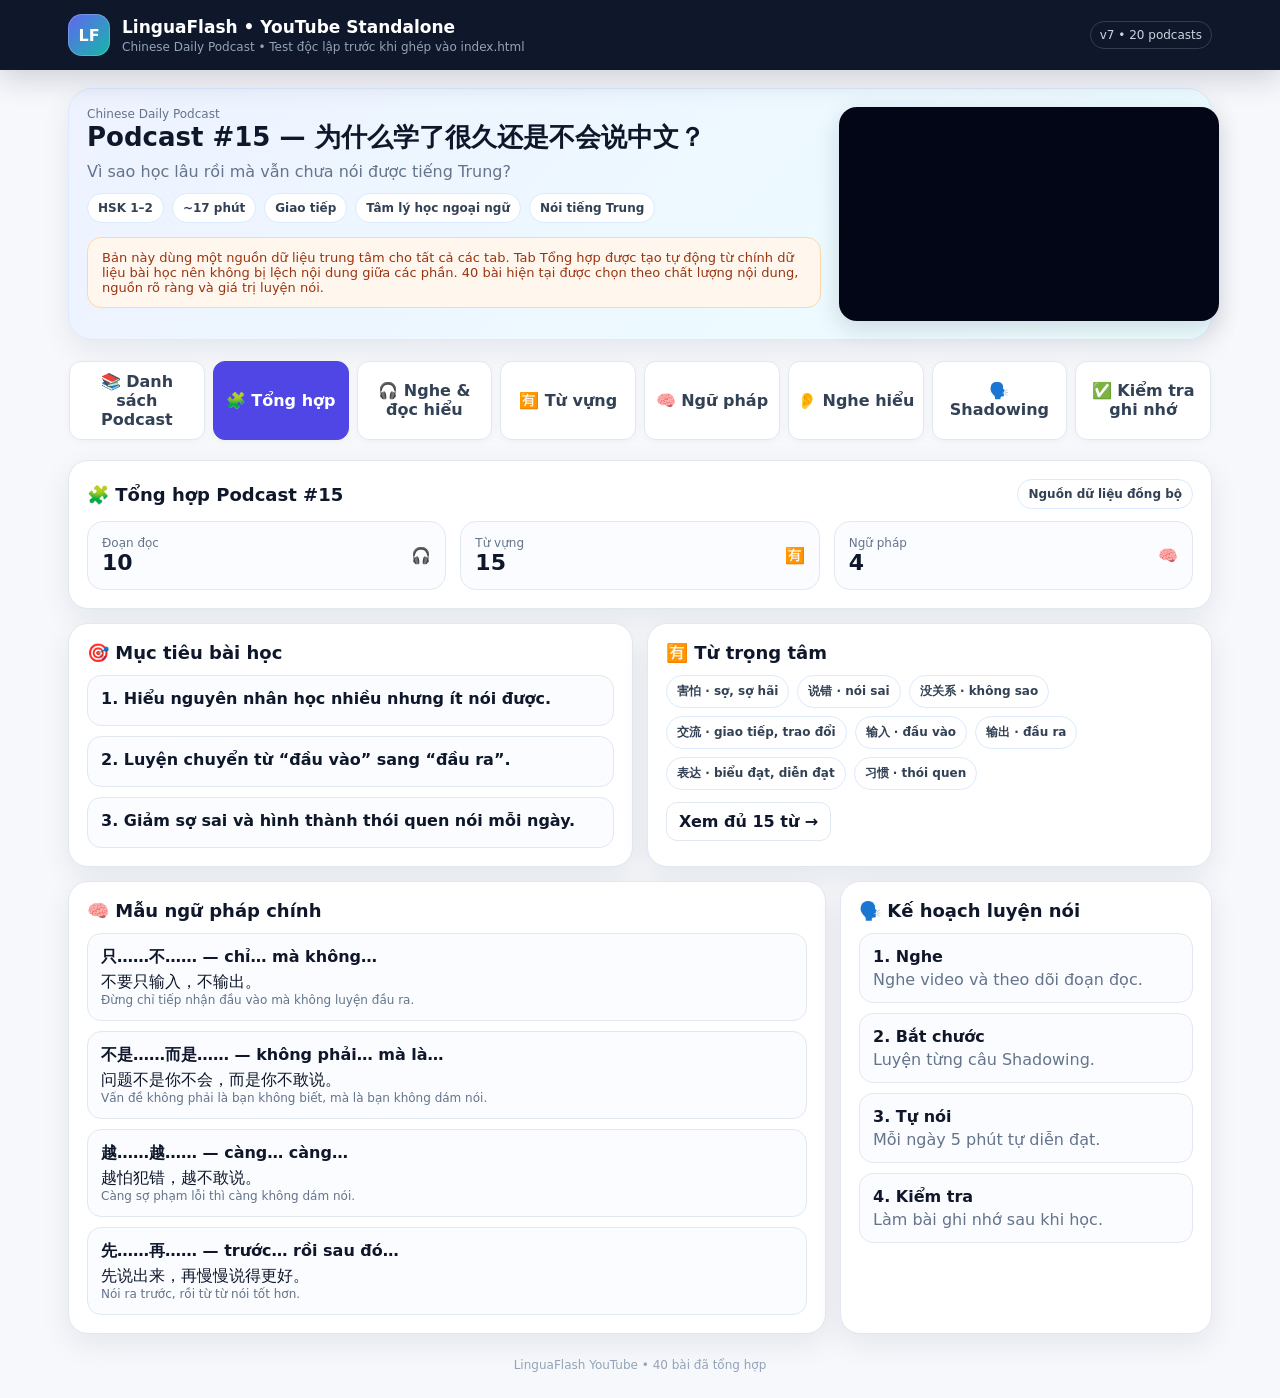
==== commit 26331bb7: "Add 20 sourced intermediate podcasts with original HSK4–HSK5 practice and collection filter" ====
--- a/LinguaFlash_YouTube_Standalone_v8_VocabPractice.html
+++ b/LinguaFlash_YouTube_Standalone_v8_VocabPractice.html
@@ -6856,12 +6856,15 @@
 }
 ];
 
+// Original supplementary exercises; the source transcript stays on the publisher website.
+PODCASTS.push(...[{"id": "cdp-133", "number": 133, "source": "Chinese Daily Podcast", "sourceUrl": "https://chinesedailypodcast.blogspot.com/2026/11/podcast-133why-you-want-to-quit.html", "sourceTitle": "🎙️ Podcast #133｜Why You Want to Quit Learning Chinese: Overcoming the Learning Plateau", "sourceCheckedAt": "2026-11-08", "titleZh": "学习遇到瓶颈怎么办？", "titleVi": "Vượt qua giai đoạn chững lại khi học", "titleEn": "Overcoming a learning plateau", "youtubeId": "UKUY_0HSRE8", "level": "HSK 4–5", "studyLevel": "HSK 4–5", "duration": "—", "collection": "hsk45-20261108", "tags": ["HSK4–HSK5", "Bài mới"], "learningGoals": ["Nghe video gốc và ghi lại ba ý chính.", "Luyện bốn câu minh họa cùng từ vựng và mẫu ngữ pháp theo chủ đề.", "Tự nói 1–2 phút về chủ đề và nêu một ví dụ của bản thân."], "reading": [{"zh": "最近我的学习进步很慢，所以我决定调整计划。", "py": "zuì jìn wǒ de xué xí jìn bù hěn màn， suǒ yǐ wǒ jué dìng diào zhěng jì huà。", "vi": "Gần đây tôi tiến bộ chậm nên quyết định điều chỉnh kế hoạch.", "en": "My progress has been slow lately, so I decided to adjust my plan."}, {"zh": "与其每天增加新任务，不如先复习上周的内容。", "py": "yǔ qí měi tiān zēng jiā xīn rèn wù， bù rú xiān fù xí shàng zhōu de nèi róng。", "vi": "Thay vì thêm nhiệm vụ mới mỗi ngày, chi bằng ôn nội dung tuần trước.", "en": "Rather than adding new tasks every day, I would review last week's material first."}, {"zh": "我把一次练习分成几个阶段，每完成一个阶段就记录下来。", "py": "wǒ bǎ yī cì liàn xí fēn chéng jǐ gè jiē duàn， měi wán chéng yí gè jiē duàn jiù jì lù xià lái。", "vi": "Tôi chia một buổi luyện tập thành vài giai đoạn và ghi lại mỗi giai đoạn đã hoàn thành.", "en": "I divide a practice session into stages and record each completed stage."}, {"zh": "即使暂时看不到明显的变化，我也会继续尝试。", "py": "jí shǐ zàn shí kàn bú dào míng xiǎn de biàn huà， wǒ yě huì jì xù cháng shì。", "vi": "Dù tạm thời chưa thấy thay đổi rõ rệt, tôi vẫn sẽ tiếp tục thử.", "en": "Even if I cannot see an obvious change yet, I will keep trying."}], "vocabulary": [{"zh": "调整", "py": "tiáo zhěng", "vi": "điều chỉnh", "en": "adjust", "example": "最近我的学习进步很慢，所以我决定调整计划。", "examplePy": "zuì jìn wǒ de xué xí jìn bù hěn màn， suǒ yǐ wǒ jué dìng diào zhěng jì huà。", "exampleVi": "Gần đây tôi tiến bộ chậm nên quyết định điều chỉnh kế hoạch.", "exampleEn": "My progress has been slow lately, so I decided to adjust my plan."}, {"zh": "复习", "py": "fù xí", "vi": "ôn tập", "en": "review", "example": "与其每天增加新任务，不如先复习上周的内容。", "examplePy": "yǔ qí měi tiān zēng jiā xīn rèn wù， bù rú xiān fù xí shàng zhōu de nèi róng。", "exampleVi": "Thay vì thêm nhiệm vụ mới mỗi ngày, chi bằng ôn nội dung tuần trước.", "exampleEn": "Rather than adding new tasks every day, I would review last week's material first."}, {"zh": "阶段", "py": "jiē duàn", "vi": "giai đoạn", "en": "stage", "example": "我把一次练习分成几个阶段，每完成一个阶段就记录下来。", "examplePy": "wǒ bǎ yī cì liàn xí fēn chéng jǐ gè jiē duàn， měi wán chéng yí gè jiē duàn jiù jì lù xià lái。", "exampleVi": "Tôi chia một buổi luyện tập thành vài giai đoạn và ghi lại mỗi giai đoạn đã hoàn thành.", "exampleEn": "I divide a practice session into stages and record each completed stage."}, {"zh": "明显", "py": "míng xiǎn", "vi": "rõ rệt", "en": "obvious", "example": "即使暂时看不到明显的变化，我也会继续尝试。", "examplePy": "jí shǐ zàn shí kàn bú dào míng xiǎn de biàn huà， wǒ yě huì jì xù cháng shì。", "exampleVi": "Dù tạm thời chưa thấy thay đổi rõ rệt, tôi vẫn sẽ tiếp tục thử.", "exampleEn": "Even if I cannot see an obvious change yet, I will keep trying."}], "grammar": [{"pattern": "与其……不如……", "meaning": "thay vì… chi bằng…", "ex": "与其每天增加新任务，不如先复习上周的内容。", "py": "yǔ qí měi tiān zēng jiā xīn rèn wù， bù rú xiān fù xí shàng zhōu de nèi róng。", "vi": "Thay vì thêm nhiệm vụ mới mỗi ngày, chi bằng ôn nội dung tuần trước.", "note": "So sánh hai cách làm và ưu tiên cách thứ hai."}], "listeningQuestions": [{"q": "练习短文的开头介绍了什么情况？", "vi": "Đầu đoạn luyện tập nêu tình huống gì?", "a": "最近我的学习进步很慢，所以我决定调整计划。", "aVi": "Gần đây tôi tiến bộ chậm nên quyết định điều chỉnh kế hoạch."}, {"q": "练习短文最后表达了什么做法或想法？", "vi": "Cuối đoạn luyện tập nêu cách làm hoặc suy nghĩ gì?", "a": "即使暂时看不到明显的变化，我也会继续尝试。", "aVi": "Dù tạm thời chưa thấy thay đổi rõ rệt, tôi vẫn sẽ tiếp tục thử."}], "shadowing": [{"zh": "最近我的学习进步很慢，所以我决定调整计划。", "py": "zuì jìn wǒ de xué xí jìn bù hěn màn， suǒ yǐ wǒ jué dìng diào zhěng jì huà。", "vi": "Gần đây tôi tiến bộ chậm nên quyết định điều chỉnh kế hoạch.", "en": "My progress has been slow lately, so I decided to adjust my plan."}, {"zh": "与其每天增加新任务，不如先复习上周的内容。", "py": "yǔ qí měi tiān zēng jiā xīn rèn wù， bù rú xiān fù xí shàng zhōu de nèi róng。", "vi": "Thay vì thêm nhiệm vụ mới mỗi ngày, chi bằng ôn nội dung tuần trước.", "en": "Rather than adding new tasks every day, I would review last week's material first."}, {"zh": "我把一次练习分成几个阶段，每完成一个阶段就记录下来。", "py": "wǒ bǎ yī cì liàn xí fēn chéng jǐ gè jiē duàn， měi wán chéng yí gè jiē duàn jiù jì lù xià lái。", "vi": "Tôi chia một buổi luyện tập thành vài giai đoạn và ghi lại mỗi giai đoạn đã hoàn thành.", "en": "I divide a practice session into stages and record each completed stage."}, {"zh": "即使暂时看不到明显的变化，我也会继续尝试。", "py": "jí shǐ zàn shí kàn bú dào míng xiǎn de biàn huà， wǒ yě huì jì xù cháng shì。", "vi": "Dù tạm thời chưa thấy thay đổi rõ rệt, tôi vẫn sẽ tiếp tục thử.", "en": "Even if I cannot see an obvious change yet, I will keep trying."}], "quiz": [{"q": "“调整” nghĩa là gì?", "opts": ["điều chỉnh", "ôn tập", "giai đoạn", "rõ rệt"], "ans": 0}, {"q": "“复习” nghĩa là gì?", "opts": ["điều chỉnh", "ôn tập", "giai đoạn", "rõ rệt"], "ans": 1}, {"q": "“阶段” nghĩa là gì?", "opts": ["điều chỉnh", "ôn tập", "giai đoạn", "rõ rệt"], "ans": 2}, {"q": "“明显” nghĩa là gì?", "opts": ["điều chỉnh", "ôn tập", "giai đoạn", "rõ rệt"], "ans": 3}, {"q": "Cấu trúc trong câu thứ hai diễn tả điều gì?", "opts": ["Nhượng bộ", "So sánh hai cách làm và ưu tiên cách thứ hai", "Thứ tự thời gian", "Số lượng chính xác"], "ans": 1}]}, {"id": "cdp-130", "number": 130, "source": "Chinese Daily Podcast", "sourceUrl": "https://chinesedailypodcast.blogspot.com/2026/10/podcast-130the-brutal-power-of-words.html", "sourceTitle": "🎙️ Podcast #130｜The Brutal Power of Words Cyberbullying", "sourceCheckedAt": "2026-11-08", "titleZh": "网络上的语言与责任", "titleVi": "Lời nói và trách nhiệm trên mạng", "titleEn": "Words and responsibility online", "youtubeId": "DlhLSgjwfVU", "level": "HSK 4–5", "studyLevel": "HSK 4–5", "duration": "—", "collection": "hsk45-20261108", "tags": ["HSK4–HSK5", "Bài mới"], "learningGoals": ["Nghe video gốc và ghi lại ba ý chính.", "Luyện bốn câu minh họa cùng từ vựng và mẫu ngữ pháp theo chủ đề.", "Tự nói 1–2 phút về chủ đề và nêu một ví dụ của bản thân."], "reading": [{"zh": "看到一条令人吃惊的消息时，我先检查它的来源。", "py": "kàn dào yī tiáo lìng rén chī jīng de xiāo xī shí， wǒ xiān jiǎn chá tā de lái yuán。", "vi": "Khi thấy một tin gây ngạc nhiên, tôi kiểm tra nguồn trước.", "en": "When I see surprising news, I check its source first."}, {"zh": "即使很多人转发，也不能证明内容一定真实。", "py": "jí shǐ hěn duō rén zhuǎn fā， yě bù néng zhèng míng nèi róng yí dìng zhēn shí。", "vi": "Dù nhiều người chia sẻ, cũng không chứng minh nội dung chắc chắn là thật.", "en": "Even if many people share it, that does not prove it is true."}, {"zh": "我们可以提出不同意见，但应该避免攻击别人。", "py": "wǒ men kě yǐ tí chū bù tóng yì jiàn， dàn yīng gāi bì miǎn gōng jī bié rén。", "vi": "Chúng ta có thể nêu ý kiến khác nhưng nên tránh công kích người khác.", "en": "We can disagree, but should avoid attacking others."}, {"zh": "发布评论之前，我会考虑这些话可能造成的影响。", "py": "fā bù píng lùn zhī qián， wǒ huì kǎo lǜ zhè xiē huà kě néng zào chéng de yǐng xiǎng。", "vi": "Trước khi đăng bình luận, tôi cân nhắc ảnh hưởng mà những lời này có thể gây ra.", "en": "Before posting a comment, I consider the effect my words may have."}], "vocabulary": [{"zh": "来源", "py": "lái yuán", "vi": "nguồn", "en": "source", "example": "看到一条令人吃惊的消息时，我先检查它的来源。", "examplePy": "kàn dào yī tiáo lìng rén chī jīng de xiāo xī shí， wǒ xiān jiǎn chá tā de lái yuán。", "exampleVi": "Khi thấy một tin gây ngạc nhiên, tôi kiểm tra nguồn trước.", "exampleEn": "When I see surprising news, I check its source first."}, {"zh": "证明", "py": "zhèng míng", "vi": "chứng minh", "en": "prove", "example": "即使很多人转发，也不能证明内容一定真实。", "examplePy": "jí shǐ hěn duō rén zhuǎn fā， yě bù néng zhèng míng nèi róng yí dìng zhēn shí。", "exampleVi": "Dù nhiều người chia sẻ, cũng không chứng minh nội dung chắc chắn là thật.", "exampleEn": "Even if many people share it, that does not prove it is true."}, {"zh": "避免", "py": "bì miǎn", "vi": "tránh", "en": "avoid", "example": "我们可以提出不同意见，但应该避免攻击别人。", "examplePy": "wǒ men kě yǐ tí chū bù tóng yì jiàn， dàn yīng gāi bì miǎn gōng jī bié rén。", "exampleVi": "Chúng ta có thể nêu ý kiến khác nhưng nên tránh công kích người khác.", "exampleEn": "We can disagree, but should avoid attacking others."}, {"zh": "影响", "py": "yǐng xiǎng", "vi": "ảnh hưởng", "en": "influence", "example": "发布评论之前，我会考虑这些话可能造成的影响。", "examplePy": "fā bù píng lùn zhī qián， wǒ huì kǎo lǜ zhè xiē huà kě néng zào chéng de yǐng xiǎng。", "exampleVi": "Trước khi đăng bình luận, tôi cân nhắc ảnh hưởng mà những lời này có thể gây ra.", "exampleEn": "Before posting a comment, I consider the effect my words may have."}], "grammar": [{"pattern": "即使……也……", "meaning": "dù… cũng…", "ex": "即使很多人转发，也不能证明内容一定真实。", "py": "jí shǐ hěn duō rén zhuǎn fā， yě bù néng zhèng míng nèi róng yí dìng zhēn shí。", "vi": "Dù nhiều người chia sẻ, cũng không chứng minh nội dung chắc chắn là thật.", "note": "Nêu tình huống nhượng bộ; kết quả vẫn không thay đổi."}], "listeningQuestions": [{"q": "练习短文的开头介绍了什么情况？", "vi": "Đầu đoạn luyện tập nêu tình huống gì?", "a": "看到一条令人吃惊的消息时，我先检查它的来源。", "aVi": "Khi thấy một tin gây ngạc nhiên, tôi kiểm tra nguồn trước."}, {"q": "练习短文最后表达了什么做法或想法？", "vi": "Cuối đoạn luyện tập nêu cách làm hoặc suy nghĩ gì?", "a": "发布评论之前，我会考虑这些话可能造成的影响。", "aVi": "Trước khi đăng bình luận, tôi cân nhắc ảnh hưởng mà những lời này có thể gây ra."}], "shadowing": [{"zh": "看到一条令人吃惊的消息时，我先检查它的来源。", "py": "kàn dào yī tiáo lìng rén chī jīng de xiāo xī shí， wǒ xiān jiǎn chá tā de lái yuán。", "vi": "Khi thấy một tin gây ngạc nhiên, tôi kiểm tra nguồn trước.", "en": "When I see surprising news, I check its source first."}, {"zh": "即使很多人转发，也不能证明内容一定真实。", "py": "jí shǐ hěn duō rén zhuǎn fā， yě bù néng zhèng míng nèi róng yí dìng zhēn shí。", "vi": "Dù nhiều người chia sẻ, cũng không chứng minh nội dung chắc chắn là thật.", "en": "Even if many people share it, that does not prove it is true."}, {"zh": "我们可以提出不同意见，但应该避免攻击别人。", "py": "wǒ men kě yǐ tí chū bù tóng yì jiàn， dàn yīng gāi bì miǎn gōng jī bié rén。", "vi": "Chúng ta có thể nêu ý kiến khác nhưng nên tránh công kích người khác.", "en": "We can disagree, but should avoid attacking others."}, {"zh": "发布评论之前，我会考虑这些话可能造成的影响。", "py": "fā bù píng lùn zhī qián， wǒ huì kǎo lǜ zhè xiē huà kě néng zào chéng de yǐng xiǎng。", "vi": "Trước khi đăng bình luận, tôi cân nhắc ảnh hưởng mà những lời này có thể gây ra.", "en": "Before posting a comment, I consider the effect my words may have."}], "quiz": [{"q": "“来源” nghĩa là gì?", "opts": ["nguồn", "chứng minh", "tránh", "ảnh hưởng"], "ans": 0}, {"q": "“证明” nghĩa là gì?", "opts": ["nguồn", "chứng minh", "tránh", "ảnh hưởng"], "ans": 1}, {"q": "“避免” nghĩa là gì?", "opts": ["nguồn", "chứng minh", "tránh", "ảnh hưởng"], "ans": 2}, {"q": "“影响” nghĩa là gì?", "opts": ["nguồn", "chứng minh", "tránh", "ảnh hưởng"], "ans": 3}, {"q": "Cấu trúc trong câu thứ hai diễn tả điều gì?", "opts": ["Nhượng bộ", "So sánh hai cách làm và ưu tiên cách thứ hai", "Thứ tự thời gian", "Số lượng chính xác"], "ans": 0}]}, {"id": "cdp-127", "number": 127, "source": "Chinese Daily Podcast", "sourceUrl": "https://chinesedailypodcast.blogspot.com/2026/09/podcast-126eat-less-live-longer-ancient.html", "sourceTitle": "🎙️ Podcast #127｜Eat Less, Live Longer: Ancient Chinese Wisdom for Health & Contentment", "sourceCheckedAt": "2026-11-08", "titleZh": "给生活留一点空间", "titleVi": "Để cuộc sống có thêm khoảng trống", "titleEn": "Making space in daily life", "youtubeId": "nhc2fTDBq4o", "level": "HSK 4–5", "studyLevel": "HSK 4–5", "duration": "—", "collection": "hsk45-20261108", "tags": ["HSK4–HSK5", "Bài mới"], "learningGoals": ["Nghe video gốc và ghi lại ba ý chính.", "Luyện bốn câu minh họa cùng từ vựng và mẫu ngữ pháp theo chủ đề.", "Tự nói 1–2 phút về chủ đề và nêu một ví dụ của bản thân."], "reading": [{"zh": "搬家时，我才发现自己积累了许多不用的东西。", "py": "bān jiā shí， wǒ cái fā xiàn zì jǐ jī lěi le xǔ duō bù yòng de dōng xī。", "vi": "Khi chuyển nhà, tôi mới phát hiện mình tích lũy nhiều đồ không dùng.", "en": "When moving, I realized I had accumulated many unused things."}, {"zh": "与其继续买新的，不如先整理已经拥有的。", "py": "yǔ qí jì xù mǎi xīn de， bù rú xiān zhěng lǐ yǐ jīng yōng yǒu de。", "vi": "Thay vì tiếp tục mua mới, chi bằng sắp xếp đồ đã có trước.", "en": "Rather than buying more, I should organize what I already own."}, {"zh": "我把仍然适合使用的物品送给了需要的人。", "py": "wǒ bǎ réng rán shì hé shǐ yòng de wù pǐn sòng gěi le xū yào de rén。", "vi": "Tôi tặng những đồ vẫn dùng được cho người cần.", "en": "I gave usable items to people who needed them."}, {"zh": "减少不必要的消费以后，我有更多时间陪家人。", "py": "jiǎn shǎo bù bì yào de xiāo fèi yǐ hòu， wǒ yǒu gèng duō shí jiān péi jiā rén。", "vi": "Sau khi giảm chi tiêu không cần thiết, tôi có thêm thời gian bên gia đình.", "en": "After reducing unnecessary consumption, I have more time for my family."}], "vocabulary": [{"zh": "积累", "py": "jī lěi", "vi": "tích lũy", "en": "accumulate", "example": "搬家时，我才发现自己积累了许多不用的东西。", "examplePy": "bān jiā shí， wǒ cái fā xiàn zì jǐ jī lěi le xǔ duō bù yòng de dōng xī。", "exampleVi": "Khi chuyển nhà, tôi mới phát hiện mình tích lũy nhiều đồ không dùng.", "exampleEn": "When moving, I realized I had accumulated many unused things."}, {"zh": "整理", "py": "zhěng lǐ", "vi": "sắp xếp", "en": "organize", "example": "与其继续买新的，不如先整理已经拥有的。", "examplePy": "yǔ qí jì xù mǎi xīn de， bù rú xiān zhěng lǐ yǐ jīng yōng yǒu de。", "exampleVi": "Thay vì tiếp tục mua mới, chi bằng sắp xếp đồ đã có trước.", "exampleEn": "Rather than buying more, I should organize what I already own."}, {"zh": "物品", "py": "wù pǐn", "vi": "đồ vật", "en": "item", "example": "我把仍然适合使用的物品送给了需要的人。", "examplePy": "wǒ bǎ réng rán shì hé shǐ yòng de wù pǐn sòng gěi le xū yào de rén。", "exampleVi": "Tôi tặng những đồ vẫn dùng được cho người cần.", "exampleEn": "I gave usable items to people who needed them."}, {"zh": "消费", "py": "xiāo fèi", "vi": "tiêu dùng", "en": "consumption", "example": "减少不必要的消费以后，我有更多时间陪家人。", "examplePy": "jiǎn shǎo bù bì yào de xiāo fèi yǐ hòu， wǒ yǒu gèng duō shí jiān péi jiā rén。", "exampleVi": "Sau khi giảm chi tiêu không cần thiết, tôi có thêm thời gian bên gia đình.", "exampleEn": "After reducing unnecessary consumption, I have more time for my family."}], "grammar": [{"pattern": "与其……不如……", "meaning": "thay vì… chi bằng…", "ex": "与其继续买新的，不如先整理已经拥有的。", "py": "yǔ qí jì xù mǎi xīn de， bù rú xiān zhěng lǐ yǐ jīng yōng yǒu de。", "vi": "Thay vì tiếp tục mua mới, chi bằng sắp xếp đồ đã có trước.", "note": "So sánh hai cách làm và ưu tiên cách thứ hai."}], "listeningQuestions": [{"q": "练习短文的开头介绍了什么情况？", "vi": "Đầu đoạn luyện tập nêu tình huống gì?", "a": "搬家时，我才发现自己积累了许多不用的东西。", "aVi": "Khi chuyển nhà, tôi mới phát hiện mình tích lũy nhiều đồ không dùng."}, {"q": "练习短文最后表达了什么做法或想法？", "vi": "Cuối đoạn luyện tập nêu cách làm hoặc suy nghĩ gì?", "a": "减少不必要的消费以后，我有更多时间陪家人。", "aVi": "Sau khi giảm chi tiêu không cần thiết, tôi có thêm thời gian bên gia đình."}], "shadowing": [{"zh": "搬家时，我才发现自己积累了许多不用的东西。", "py": "bān jiā shí， wǒ cái fā xiàn zì jǐ jī lěi le xǔ duō bù yòng de dōng xī。", "vi": "Khi chuyển nhà, tôi mới phát hiện mình tích lũy nhiều đồ không dùng.", "en": "When moving, I realized I had accumulated many unused things."}, {"zh": "与其继续买新的，不如先整理已经拥有的。", "py": "yǔ qí jì xù mǎi xīn de， bù rú xiān zhěng lǐ yǐ jīng yōng yǒu de。", "vi": "Thay vì tiếp tục mua mới, chi bằng sắp xếp đồ đã có trước.", "en": "Rather than buying more, I should organize what I already own."}, {"zh": "我把仍然适合使用的物品送给了需要的人。", "py": "wǒ bǎ réng rán shì hé shǐ yòng de wù pǐn sòng gěi le xū yào de rén。", "vi": "Tôi tặng những đồ vẫn dùng được cho người cần.", "en": "I gave usable items to people who needed them."}, {"zh": "减少不必要的消费以后，我有更多时间陪家人。", "py": "jiǎn shǎo bù bì yào de xiāo fèi yǐ hòu， wǒ yǒu gèng duō shí jiān péi jiā rén。", "vi": "Sau khi giảm chi tiêu không cần thiết, tôi có thêm thời gian bên gia đình.", "en": "After reducing unnecessary consumption, I have more time for my family."}], "quiz": [{"q": "“积累” nghĩa là gì?", "opts": ["tích lũy", "sắp xếp", "đồ vật", "tiêu dùng"], "ans": 0}, {"q": "“整理” nghĩa là gì?", "opts": ["tích lũy", "sắp xếp", "đồ vật", "tiêu dùng"], "ans": 1}, {"q": "“物品” nghĩa là gì?", "opts": ["tích lũy", "sắp xếp", "đồ vật", "tiêu dùng"], "ans": 2}, {"q": "“消费” nghĩa là gì?", "opts": ["tích lũy", "sắp xếp", "đồ vật", "tiêu dùng"], "ans": 3}, {"q": "Cấu trúc trong câu thứ hai diễn tả điều gì?", "opts": ["Nhượng bộ", "So sánh hai cách làm và ưu tiên cách thứ hai", "Thứ tự thời gian", "Số lượng chính xác"], "ans": 1}]}, {"id": "cdp-123", "number": 123, "source": "Chinese Daily Podcast", "sourceUrl": "https://chinesedailypodcast.blogspot.com/2026/08/podcast-123stop-rushing-best-chinese.html", "sourceTitle": "🎙️ Podcast #123｜Stop Rushing! Best Chinese Learning Tips & The Wisdom of Deep Roots", "sourceCheckedAt": "2026-11-08", "titleZh": "把基础打牢", "titleVi": "Xây nền tảng vững chắc", "titleEn": "Building a solid foundation", "youtubeId": "JgyQgB-g9i8", "level": "HSK 4–5", "studyLevel": "HSK 4–5", "duration": "—", "collection": "hsk45-20261108", "tags": ["HSK4–HSK5", "Bài mới"], "learningGoals": ["Nghe video gốc và ghi lại ba ý chính.", "Luyện bốn câu minh họa cùng từ vựng và mẫu ngữ pháp theo chủ đề.", "Tự nói 1–2 phút về chủ đề và nêu một ví dụ của bản thân."], "reading": [{"zh": "同事建议我先把基础打牢，再学习复杂的表达。", "py": "tóng shì jiàn yì wǒ xiān bǎ jī chǔ dǎ láo， zài xué xí fù zá de biǎo dá。", "vi": "Đồng nghiệp khuyên tôi xây nền tảng vững trước rồi học cách diễn đạt phức tạp.", "en": "My colleague suggested building a solid foundation before learning complex expressions."}, {"zh": "即使一个句型已经学过，我也会换个情景再练习。", "py": "jí shǐ yí gè jù xíng yǐ jīng xué guò， wǒ yě huì huàn gè qíng jǐng zài liàn xí。", "vi": "Dù đã học một mẫu câu, tôi vẫn đổi tình huống để luyện lại.", "en": "Even if I have learned a pattern, I practice it in another situation."}, {"zh": "每天坚持二十分钟，比偶尔练习几个小时更适合我。", "py": "měi tiān jiān chí èr shí fēn zhōng， bǐ ǒu ěr liàn xí jǐ gè xiǎo shí gèng shì hé wǒ。", "vi": "Kiên trì hai mươi phút mỗi ngày phù hợp với tôi hơn thỉnh thoảng luyện vài giờ.", "en": "Twenty minutes every day suits me better than several hours occasionally."}, {"zh": "我不再急着比较速度，而是关注自己能否真正运用。", "py": "wǒ bù zài jí zhe bǐ jiào sù dù， ér shì guān zhù zì jǐ néng fǒu zhēn zhèng yùn yòng。", "vi": "Tôi không còn vội so sánh tốc độ mà chú ý mình có thực sự vận dụng được không.", "en": "I no longer rush to compare speed, but focus on whether I can actually apply what I learn."}], "vocabulary": [{"zh": "基础", "py": "jī chǔ", "vi": "nền tảng", "en": "foundation", "example": "同事建议我先把基础打牢，再学习复杂的表达。", "examplePy": "tóng shì jiàn yì wǒ xiān bǎ jī chǔ dǎ láo， zài xué xí fù zá de biǎo dá。", "exampleVi": "Đồng nghiệp khuyên tôi xây nền tảng vững trước rồi học cách diễn đạt phức tạp.", "exampleEn": "My colleague suggested building a solid foundation before learning complex expressions."}, {"zh": "情景", "py": "qíng jǐng", "vi": "tình huống", "en": "situation", "example": "即使一个句型已经学过，我也会换个情景再练习。", "examplePy": "jí shǐ yí gè jù xíng yǐ jīng xué guò， wǒ yě huì huàn gè qíng jǐng zài liàn xí。", "exampleVi": "Dù đã học một mẫu câu, tôi vẫn đổi tình huống để luyện lại.", "exampleEn": "Even if I have learned a pattern, I practice it in another situation."}, {"zh": "坚持", "py": "jiān chí", "vi": "kiên trì", "en": "persist", "example": "每天坚持二十分钟，比偶尔练习几个小时更适合我。", "examplePy": "měi tiān jiān chí èr shí fēn zhōng， bǐ ǒu ěr liàn xí jǐ gè xiǎo shí gèng shì hé wǒ。", "exampleVi": "Kiên trì hai mươi phút mỗi ngày phù hợp với tôi hơn thỉnh thoảng luyện vài giờ.", "exampleEn": "Twenty minutes every day suits me better than several hours occasionally."}, {"zh": "运用", "py": "yùn yòng", "vi": "vận dụng", "en": "apply", "example": "我不再急着比较速度，而是关注自己能否真正运用。", "examplePy": "wǒ bù zài jí zhe bǐ jiào sù dù， ér shì guān zhù zì jǐ néng fǒu zhēn zhèng yùn yòng。", "exampleVi": "Tôi không còn vội so sánh tốc độ mà chú ý mình có thực sự vận dụng được không.", "exampleEn": "I no longer rush to compare speed, but focus on whether I can actually apply what I learn."}], "grammar": [{"pattern": "即使……也……", "meaning": "dù… cũng…", "ex": "即使一个句型已经学过，我也会换个情景再练习。", "py": "jí shǐ yí gè jù xíng yǐ jīng xué guò， wǒ yě huì huàn gè qíng jǐng zài liàn xí。", "vi": "Dù đã học một mẫu câu, tôi vẫn đổi tình huống để luyện lại.", "note": "Nêu tình huống nhượng bộ; kết quả vẫn không thay đổi."}], "listeningQuestions": [{"q": "练习短文的开头介绍了什么情况？", "vi": "Đầu đoạn luyện tập nêu tình huống gì?", "a": "同事建议我先把基础打牢，再学习复杂的表达。", "aVi": "Đồng nghiệp khuyên tôi xây nền tảng vững trước rồi học cách diễn đạt phức tạp."}, {"q": "练习短文最后表达了什么做法或想法？", "vi": "Cuối đoạn luyện tập nêu cách làm hoặc suy nghĩ gì?", "a": "我不再急着比较速度，而是关注自己能否真正运用。", "aVi": "Tôi không còn vội so sánh tốc độ mà chú ý mình có thực sự vận dụng được không."}], "shadowing": [{"zh": "同事建议我先把基础打牢，再学习复杂的表达。", "py": "tóng shì jiàn yì wǒ xiān bǎ jī chǔ dǎ láo， zài xué xí fù zá de biǎo dá。", "vi": "Đồng nghiệp khuyên tôi xây nền tảng vững trước rồi học cách diễn đạt phức tạp.", "en": "My colleague suggested building a solid foundation before learning complex expressions."}, {"zh": "即使一个句型已经学过，我也会换个情景再练习。", "py": "jí shǐ yí gè jù xíng yǐ jīng xué guò， wǒ yě huì huàn gè qíng jǐng zài liàn xí。", "vi": "Dù đã học một mẫu câu, tôi vẫn đổi tình huống để luyện lại.", "en": "Even if I have learned a pattern, I practice it in another situation."}, {"zh": "每天坚持二十分钟，比偶尔练习几个小时更适合我。", "py": "měi tiān jiān chí èr shí fēn zhōng， bǐ ǒu ěr liàn xí jǐ gè xiǎo shí gèng shì hé wǒ。", "vi": "Kiên trì hai mươi phút mỗi ngày phù hợp với tôi hơn thỉnh thoảng luyện vài giờ.", "en": "Twenty minutes every day suits me better than several hours occasionally."}, {"zh": "我不再急着比较速度，而是关注自己能否真正运用。", "py": "wǒ bù zài jí zhe bǐ jiào sù dù， ér shì guān zhù zì jǐ néng fǒu zhēn zhèng yùn yòng。", "vi": "Tôi không còn vội so sánh tốc độ mà chú ý mình có thực sự vận dụng được không.", "en": "I no longer rush to compare speed, but focus on whether I can actually apply what I learn."}], "quiz": [{"q": "“基础” nghĩa là gì?", "opts": ["nền tảng", "tình huống", "kiên trì", "vận dụng"], "ans": 0}, {"q": "“情景” nghĩa là gì?", "opts": ["nền tảng", "tình huống", "kiên trì", "vận dụng"], "ans": 1}, {"q": "“坚持” nghĩa là gì?", "opts": ["nền tảng", "tình huống", "kiên trì", "vận dụng"], "ans": 2}, {"q": "“运用” nghĩa là gì?", "opts": ["nền tảng", "tình huống", "kiên trì", "vận dụng"], "ans": 3}, {"q": "Cấu trúc trong câu thứ hai diễn tả điều gì?", "opts": ["Nhượng bộ", "So sánh hai cách làm và ưu tiên cách thứ hai", "Thứ tự thời gian", "Số lượng chính xác"], "ans": 0}]}, {"id": "cdp-118", "number": 118, "source": "Chinese Daily Podcast", "sourceUrl": "https://chinesedailypodcast.blogspot.com/2026/08/podcast-118chinese-face-culture.html", "sourceTitle": "🎙️ Podcast #118｜Chinese \"Face\" Culture Explained", "sourceCheckedAt": "2026-11-08", "titleZh": "理解中国的面子文化", "titleVi": "Hiểu văn hóa thể diện", "titleEn": "Understanding face in Chinese culture", "youtubeId": "IwGR-KzTKmY", "level": "HSK 3–5", "studyLevel": "HSK 4–5", "duration": "—", "collection": "hsk45-20261108", "tags": ["HSK4–HSK5", "Bài mới"], "learningGoals": ["Nghe video gốc và ghi lại ba ý chính.", "Luyện bốn câu minh họa cùng từ vựng và mẫu ngữ pháp theo chủ đề.", "Tự nói 1–2 phút về chủ đề và nêu một ví dụ của bản thân."], "reading": [{"zh": "开会时，我发现同事的方案有一个小问题。", "py": "kāi huì shí， wǒ fā xiàn tóng shì de fāng àn yǒu yí gè xiǎo wèn tí。", "vi": "Trong cuộc họp, tôi phát hiện phương án của đồng nghiệp có một vấn đề nhỏ.", "en": "During a meeting, I noticed a small problem in a colleague's proposal."}, {"zh": "与其当众批评，不如会后私下和他讨论。", "py": "yǔ qí dāng zhòng pī píng， bù rú huì hòu sī xià hé tā tǎo lùn。", "vi": "Thay vì phê bình trước mọi người, chi bằng thảo luận riêng sau cuộc họp.", "en": "Rather than criticizing him publicly, I could discuss it privately afterward."}, {"zh": "尊重对方的感受，并不意味着必须同意所有观点。", "py": "zūn zhòng duì fāng de gǎn shòu， bìng bù yì wèi zhe bì xū tóng yì suǒ yǒu guān diǎn。", "vi": "Tôn trọng cảm xúc đối phương không có nghĩa phải đồng ý mọi quan điểm.", "en": "Respecting someone's feelings does not mean agreeing with every view."}, {"zh": "我先肯定他的努力，再说明需要修改的地方。", "py": "wǒ xiān kěn dìng tā de nǔ lì， zài shuō míng xū yào xiū gǎi de dì fāng。", "vi": "Tôi ghi nhận nỗ lực của anh ấy trước rồi chỉ ra chỗ cần sửa.", "en": "I acknowledged his effort first, then explained what needed revision."}], "vocabulary": [{"zh": "方案", "py": "fāng àn", "vi": "phương án", "en": "proposal", "example": "开会时，我发现同事的方案有一个小问题。", "examplePy": "kāi huì shí， wǒ fā xiàn tóng shì de fāng àn yǒu yí gè xiǎo wèn tí。", "exampleVi": "Trong cuộc họp, tôi phát hiện phương án của đồng nghiệp có một vấn đề nhỏ.", "exampleEn": "During a meeting, I noticed a small problem in a colleague's proposal."}, {"zh": "批评", "py": "pī píng", "vi": "phê bình", "en": "criticize", "example": "与其当众批评，不如会后私下和他讨论。", "examplePy": "yǔ qí dāng zhòng pī píng， bù rú huì hòu sī xià hé tā tǎo lùn。", "exampleVi": "Thay vì phê bình trước mọi người, chi bằng thảo luận riêng sau cuộc họp.", "exampleEn": "Rather than criticizing him publicly, I could discuss it privately afterward."}, {"zh": "尊重", "py": "zūn zhòng", "vi": "tôn trọng", "en": "respect", "example": "尊重对方的感受，并不意味着必须同意所有观点。", "examplePy": "zūn zhòng duì fāng de gǎn shòu， bìng bù yì wèi zhe bì xū tóng yì suǒ yǒu guān diǎn。", "exampleVi": "Tôn trọng cảm xúc đối phương không có nghĩa phải đồng ý mọi quan điểm.", "exampleEn": "Respecting someone's feelings does not mean agreeing with every view."}, {"zh": "修改", "py": "xiū gǎi", "vi": "sửa đổi", "en": "revise", "example": "我先肯定他的努力，再说明需要修改的地方。", "examplePy": "wǒ xiān kěn dìng tā de nǔ lì， zài shuō míng xū yào xiū gǎi de dì fāng。", "exampleVi": "Tôi ghi nhận nỗ lực của anh ấy trước rồi chỉ ra chỗ cần sửa.", "exampleEn": "I acknowledged his effort first, then explained what needed revision."}], "grammar": [{"pattern": "与其……不如……", "meaning": "thay vì… chi bằng…", "ex": "与其当众批评，不如会后私下和他讨论。", "py": "yǔ qí dāng zhòng pī píng， bù rú huì hòu sī xià hé tā tǎo lùn。", "vi": "Thay vì phê bình trước mọi người, chi bằng thảo luận riêng sau cuộc họp.", "note": "So sánh hai cách làm và ưu tiên cách thứ hai."}], "listeningQuestions": [{"q": "练习短文的开头介绍了什么情况？", "vi": "Đầu đoạn luyện tập nêu tình huống gì?", "a": "开会时，我发现同事的方案有一个小问题。", "aVi": "Trong cuộc họp, tôi phát hiện phương án của đồng nghiệp có một vấn đề nhỏ."}, {"q": "练习短文最后表达了什么做法或想法？", "vi": "Cuối đoạn luyện tập nêu cách làm hoặc suy nghĩ gì?", "a": "我先肯定他的努力，再说明需要修改的地方。", "aVi": "Tôi ghi nhận nỗ lực của anh ấy trước rồi chỉ ra chỗ cần sửa."}], "shadowing": [{"zh": "开会时，我发现同事的方案有一个小问题。", "py": "kāi huì shí， wǒ fā xiàn tóng shì de fāng àn yǒu yí gè xiǎo wèn tí。", "vi": "Trong cuộc họp, tôi phát hiện phương án của đồng nghiệp có một vấn đề nhỏ.", "en": "During a meeting, I noticed a small problem in a colleague's proposal."}, {"zh": "与其当众批评，不如会后私下和他讨论。", "py": "yǔ qí dāng zhòng pī píng， bù rú huì hòu sī xià hé tā tǎo lùn。", "vi": "Thay vì phê bình trước mọi người, chi bằng thảo luận riêng sau cuộc họp.", "en": "Rather than criticizing him publicly, I could discuss it privately afterward."}, {"zh": "尊重对方的感受，并不意味着必须同意所有观点。", "py": "zūn zhòng duì fāng de gǎn shòu， bìng bù yì wèi zhe bì xū tóng yì suǒ yǒu guān diǎn。", "vi": "Tôn trọng cảm xúc đối phương không có nghĩa phải đồng ý mọi quan điểm.", "en": "Respecting someone's feelings does not mean agreeing with every view."}, {"zh": "我先肯定他的努力，再说明需要修改的地方。", "py": "wǒ xiān kěn dìng tā de nǔ lì， zài shuō míng xū yào xiū gǎi de dì fāng。", "vi": "Tôi ghi nhận nỗ lực của anh ấy trước rồi chỉ ra chỗ cần sửa.", "en": "I acknowledged his effort first, then explained what needed revision."}], "quiz": [{"q": "“方案” nghĩa là gì?", "opts": ["phương án", "phê bình", "tôn trọng", "sửa đổi"], "ans": 0}, {"q": "“批评” nghĩa là gì?", "opts": ["phương án", "phê bình", "tôn trọng", "sửa đổi"], "ans": 1}, {"q": "“尊重” nghĩa là gì?", "opts": ["phương án", "phê bình", "tôn trọng", "sửa đổi"], "ans": 2}, {"q": "“修改” nghĩa là gì?", "opts": ["phương án", "phê bình", "tôn trọng", "sửa đổi"], "ans": 3}, {"q": "Cấu trúc trong câu thứ hai diễn tả điều gì?", "opts": ["Nhượng bộ", "So sánh hai cách làm và ưu tiên cách thứ hai", "Thứ tự thời gian", "Số lượng chính xác"], "ans": 1}]}, {"id": "cdp-114", "number": 114, "source": "Chinese Daily Podcast", "sourceUrl": "https://chinesedailypodcast.blogspot.com/2026/07/podcast-114-why-keeping-secrets-brings.html", "sourceTitle": "🎙️ Podcast #114 Why Keeping Secrets Brings Good Luck", "sourceCheckedAt": "2026-11-08", "titleZh": "计划需要马上公开吗？", "titleVi": "Có nên công khai kế hoạch ngay?", "titleEn": "Should plans be shared immediately?", "youtubeId": "HsSxcmLyqx4", "level": "HSK 4–5", "studyLevel": "HSK 4–5", "duration": "—", "collection": "hsk45-20261108", "tags": ["HSK4–HSK5", "Bài mới"], "learningGoals": ["Nghe video gốc và ghi lại ba ý chính.", "Luyện bốn câu minh họa cùng từ vựng và mẫu ngữ pháp theo chủ đề.", "Tự nói 1–2 phút về chủ đề và nêu một ví dụ của bản thân."], "reading": [{"zh": "我打算参加一个设计比赛，但是还没有完成初稿。", "py": "wǒ dǎ suàn cān jiā yí gè shè jì bǐ sài， dàn shì hái méi yǒu wán chéng chū gǎo。", "vi": "Tôi định tham gia cuộc thi thiết kế nhưng chưa hoàn thành bản nháp.", "en": "I plan to enter a design competition, but have not finished my draft."}, {"zh": "与其到处宣布目标，不如先安排实际的工作。", "py": "yǔ qí dào chù xuān bù mù biāo， bù rú xiān ān pái shí jì de gōng zuò。", "vi": "Thay vì tuyên bố mục tiêu khắp nơi, chi bằng sắp xếp công việc thực tế trước.", "en": "Rather than announcing my goal everywhere, I should organize the actual work first."}, {"zh": "遇到困难时，我会向值得信任的朋友请教。", "py": "yù dào kùn nán shí， wǒ huì xiàng zhí de xìn rèn de péng yǒu qǐng jiào。", "vi": "Khi gặp khó khăn, tôi sẽ hỏi ý kiến người bạn đáng tin.", "en": "When I face difficulties, I ask a trusted friend for advice."}, {"zh": "等作品准备好了，我再向大家介绍整个过程。", "py": "děng zuò pǐn zhǔn bèi hǎo le， wǒ zài xiàng dà jiā jiè shào zhěng gè guò chéng。", "vi": "Đợi tác phẩm sẵn sàng, tôi sẽ giới thiệu toàn bộ quá trình cho mọi người.", "en": "Once the work is ready, I will introduce the whole process."}], "vocabulary": [{"zh": "初稿", "py": "chū gǎo", "vi": "bản nháp đầu tiên", "en": "first draft", "example": "我打算参加一个设计比赛，但是还没有完成初稿。", "examplePy": "wǒ dǎ suàn cān jiā yí gè shè jì bǐ sài， dàn shì hái méi yǒu wán chéng chū gǎo。", "exampleVi": "Tôi định tham gia cuộc thi thiết kế nhưng chưa hoàn thành bản nháp.", "exampleEn": "I plan to enter a design competition, but have not finished my draft."}, {"zh": "宣布", "py": "xuān bù", "vi": "tuyên bố", "en": "announce", "example": "与其到处宣布目标，不如先安排实际的工作。", "examplePy": "yǔ qí dào chù xuān bù mù biāo， bù rú xiān ān pái shí jì de gōng zuò。", "exampleVi": "Thay vì tuyên bố mục tiêu khắp nơi, chi bằng sắp xếp công việc thực tế trước.", "exampleEn": "Rather than announcing my goal everywhere, I should organize the actual work first."}, {"zh": "信任", "py": "xìn rèn", "vi": "tin tưởng", "en": "trust", "example": "遇到困难时，我会向值得信任的朋友请教。", "examplePy": "yù dào kùn nán shí， wǒ huì xiàng zhí de xìn rèn de péng yǒu qǐng jiào。", "exampleVi": "Khi gặp khó khăn, tôi sẽ hỏi ý kiến người bạn đáng tin.", "exampleEn": "When I face difficulties, I ask a trusted friend for advice."}, {"zh": "过程", "py": "guò chéng", "vi": "quá trình", "en": "process", "example": "等作品准备好了，我再向大家介绍整个过程。", "examplePy": "děng zuò pǐn zhǔn bèi hǎo le， wǒ zài xiàng dà jiā jiè shào zhěng gè guò chéng。", "exampleVi": "Đợi tác phẩm sẵn sàng, tôi sẽ giới thiệu toàn bộ quá trình cho mọi người.", "exampleEn": "Once the work is ready, I will introduce the whole process."}], "grammar": [{"pattern": "与其……不如……", "meaning": "thay vì… chi bằng…", "ex": "与其到处宣布目标，不如先安排实际的工作。", "py": "yǔ qí dào chù xuān bù mù biāo， bù rú xiān ān pái shí jì de gōng zuò。", "vi": "Thay vì tuyên bố mục tiêu khắp nơi, chi bằng sắp xếp công việc thực tế trước.", "note": "So sánh hai cách làm và ưu tiên cách thứ hai."}], "listeningQuestions": [{"q": "练习短文的开头介绍了什么情况？", "vi": "Đầu đoạn luyện tập nêu tình huống gì?", "a": "我打算参加一个设计比赛，但是还没有完成初稿。", "aVi": "Tôi định tham gia cuộc thi thiết kế nhưng chưa hoàn thành bản nháp."}, {"q": "练习短文最后表达了什么做法或想法？", "vi": "Cuối đoạn luyện tập nêu cách làm hoặc suy nghĩ gì?", "a": "等作品准备好了，我再向大家介绍整个过程。", "aVi": "Đợi tác phẩm sẵn sàng, tôi sẽ giới thiệu toàn bộ quá trình cho mọi người."}], "shadowing": [{"zh": "我打算参加一个设计比赛，但是还没有完成初稿。", "py": "wǒ dǎ suàn cān jiā yí gè shè jì bǐ sài， dàn shì hái méi yǒu wán chéng chū gǎo。", "vi": "Tôi định tham gia cuộc thi thiết kế nhưng chưa hoàn thành bản nháp.", "en": "I plan to enter a design competition, but have not finished my draft."}, {"zh": "与其到处宣布目标，不如先安排实际的工作。", "py": "yǔ qí dào chù xuān bù mù biāo， bù rú xiān ān pái shí jì de gōng zuò。", "vi": "Thay vì tuyên bố mục tiêu khắp nơi, chi bằng sắp xếp công việc thực tế trước.", "en": "Rather than announcing my goal everywhere, I should organize the actual work first."}, {"zh": "遇到困难时，我会向值得信任的朋友请教。", "py": "yù dào kùn nán shí， wǒ huì xiàng zhí de xìn rèn de péng yǒu qǐng jiào。", "vi": "Khi gặp khó khăn, tôi sẽ hỏi ý kiến người bạn đáng tin.", "en": "When I face difficulties, I ask a trusted friend for advice."}, {"zh": "等作品准备好了，我再向大家介绍整个过程。", "py": "děng zuò pǐn zhǔn bèi hǎo le， wǒ zài xiàng dà jiā jiè shào zhěng gè guò chéng。", "vi": "Đợi tác phẩm sẵn sàng, tôi sẽ giới thiệu toàn bộ quá trình cho mọi người.", "en": "Once the work is ready, I will introduce the whole process."}], "quiz": [{"q": "“初稿” nghĩa là gì?", "opts": ["bản nháp đầu tiên", "tuyên bố", "tin tưởng", "quá trình"], "ans": 0}, {"q": "“宣布” nghĩa là gì?", "opts": ["bản nháp đầu tiên", "tuyên bố", "tin tưởng", "quá trình"], "ans": 1}, {"q": "“信任” nghĩa là gì?", "opts": ["bản nháp đầu tiên", "tuyên bố", "tin tưởng", "quá trình"], "ans": 2}, {"q": "“过程” nghĩa là gì?", "opts": ["bản nháp đầu tiên", "tuyên bố", "tin tưởng", "quá trình"], "ans": 3}, {"q": "Cấu trúc trong câu thứ hai diễn tả điều gì?", "opts": ["Nhượng bộ", "So sánh hai cách làm và ưu tiên cách thứ hai", "Thứ tự thời gian", "Số lượng chính xác"], "ans": 1}]}, {"id": "cdp-113", "number": 113, "source": "Chinese Daily Podcast", "sourceUrl": "https://chinesedailypodcast.blogspot.com/2026/07/podcast-113.html", "sourceTitle": "🎙️ Podcast #113｜Is Lying Flat Giving Up or Waking Up?", "sourceCheckedAt": "2026-11-08", "titleZh": "躺平与生活的选择", "titleVi": "Nằm yên và lựa chọn cuộc sống", "titleEn": "Lying flat and life choices", "youtubeId": "vhsPRlbzaac", "level": "HSK 3–5", "studyLevel": "HSK 4–5", "duration": "—", "collection": "hsk45-20261108", "tags": ["HSK4–HSK5", "Bài mới"], "learningGoals": ["Nghe video gốc và ghi lại ba ý chính.", "Luyện bốn câu minh họa cùng từ vựng và mẫu ngữ pháp theo chủ đề.", "Tự nói 1–2 phút về chủ đề và nêu một ví dụ của bản thân."], "reading": [{"zh": "连续加班以后，小林开始重新考虑工作的意义。", "py": "lián xù jiā bān yǐ hòu， xiǎo lín kāi shǐ chóng xīn kǎo lǜ gōng zuò de yì yì。", "vi": "Sau nhiều ngày tăng ca liên tục, Tiểu Lâm bắt đầu suy nghĩ lại ý nghĩa công việc.", "en": "After repeated overtime, Xiaolin began reconsidering the meaning of work."}, {"zh": "即使收入增加了，他也不愿意失去所有休息时间。", "py": "jí shǐ shōu rù zēng jiā le， tā yě bù yuàn yì shī qù suǒ yǒu xiū xī shí jiān。", "vi": "Dù thu nhập tăng, anh ấy cũng không muốn mất hết thời gian nghỉ ngơi.", "en": "Even if his income rises, he does not want to lose all his rest time."}, {"zh": "他决定和经理商量，合理安排每周的任务。", "py": "tā jué dìng hé jīng lǐ shāng liáng， hé lǐ ān pái měi zhōu de rèn wù。", "vi": "Anh quyết định bàn với quản lý để sắp xếp hợp lý nhiệm vụ hằng tuần.", "en": "He decided to discuss a reasonable weekly workload with his manager."}, {"zh": "对他来说，减少压力并不等于放弃责任。", "py": "duì tā lái shuō， jiǎn shǎo yā lì bìng bù děng yú fàng qì zé rèn。", "vi": "Với anh ấy, giảm áp lực không đồng nghĩa từ bỏ trách nhiệm.", "en": "For him, reducing pressure does not mean abandoning responsibility."}], "vocabulary": [{"zh": "连续", "py": "lián xù", "vi": "liên tục", "en": "continuous", "example": "连续加班以后，小林开始重新考虑工作的意义。", "examplePy": "lián xù jiā bān yǐ hòu， xiǎo lín kāi shǐ chóng xīn kǎo lǜ gōng zuò de yì yì。", "exampleVi": "Sau nhiều ngày tăng ca liên tục, Tiểu Lâm bắt đầu suy nghĩ lại ý nghĩa công việc.", "exampleEn": "After repeated overtime, Xiaolin began reconsidering the meaning of work."}, {"zh": "收入", "py": "shōu rù", "vi": "thu nhập", "en": "income", "example": "即使收入增加了，他也不愿意失去所有休息时间。", "examplePy": "jí shǐ shōu rù zēng jiā le， tā yě bù yuàn yì shī qù suǒ yǒu xiū xī shí jiān。", "exampleVi": "Dù thu nhập tăng, anh ấy cũng không muốn mất hết thời gian nghỉ ngơi.", "exampleEn": "Even if his income rises, he does not want to lose all his rest time."}, {"zh": "合理", "py": "hé lǐ", "vi": "hợp lý", "en": "reasonable", "example": "他决定和经理商量，合理安排每周的任务。", "examplePy": "tā jué dìng hé jīng lǐ shāng liáng， hé lǐ ān pái měi zhōu de rèn wù。", "exampleVi": "Anh quyết định bàn với quản lý để sắp xếp hợp lý nhiệm vụ hằng tuần.", "exampleEn": "He decided to discuss a reasonable weekly workload with his manager."}, {"zh": "责任", "py": "zé rèn", "vi": "trách nhiệm", "en": "responsibility", "example": "对他来说，减少压力并不等于放弃责任。", "examplePy": "duì tā lái shuō， jiǎn shǎo yā lì bìng bù děng yú fàng qì zé rèn。", "exampleVi": "Với anh ấy, giảm áp lực không đồng nghĩa từ bỏ trách nhiệm.", "exampleEn": "For him, reducing pressure does not mean abandoning responsibility."}], "grammar": [{"pattern": "即使……也……", "meaning": "dù… cũng…", "ex": "即使收入增加了，他也不愿意失去所有休息时间。", "py": "jí shǐ shōu rù zēng jiā le， tā yě bù yuàn yì shī qù suǒ yǒu xiū xī shí jiān。", "vi": "Dù thu nhập tăng, anh ấy cũng không muốn mất hết thời gian nghỉ ngơi.", "note": "Nêu tình huống nhượng bộ; kết quả vẫn không thay đổi."}], "listeningQuestions": [{"q": "练习短文的开头介绍了什么情况？", "vi": "Đầu đoạn luyện tập nêu tình huống gì?", "a": "连续加班以后，小林开始重新考虑工作的意义。", "aVi": "Sau nhiều ngày tăng ca liên tục, Tiểu Lâm bắt đầu suy nghĩ lại ý nghĩa công việc."}, {"q": "练习短文最后表达了什么做法或想法？", "vi": "Cuối đoạn luyện tập nêu cách làm hoặc suy nghĩ gì?", "a": "对他来说，减少压力并不等于放弃责任。", "aVi": "Với anh ấy, giảm áp lực không đồng nghĩa từ bỏ trách nhiệm."}], "shadowing": [{"zh": "连续加班以后，小林开始重新考虑工作的意义。", "py": "lián xù jiā bān yǐ hòu， xiǎo lín kāi shǐ chóng xīn kǎo lǜ gōng zuò de yì yì。", "vi": "Sau nhiều ngày tăng ca liên tục, Tiểu Lâm bắt đầu suy nghĩ lại ý nghĩa công việc.", "en": "After repeated overtime, Xiaolin began reconsidering the meaning of work."}, {"zh": "即使收入增加了，他也不愿意失去所有休息时间。", "py": "jí shǐ shōu rù zēng jiā le， tā yě bù yuàn yì shī qù suǒ yǒu xiū xī shí jiān。", "vi": "Dù thu nhập tăng, anh ấy cũng không muốn mất hết thời gian nghỉ ngơi.", "en": "Even if his income rises, he does not want to lose all his rest time."}, {"zh": "他决定和经理商量，合理安排每周的任务。", "py": "tā jué dìng hé jīng lǐ shāng liáng， hé lǐ ān pái měi zhōu de rèn wù。", "vi": "Anh quyết định bàn với quản lý để sắp xếp hợp lý nhiệm vụ hằng tuần.", "en": "He decided to discuss a reasonable weekly workload with his manager."}, {"zh": "对他来说，减少压力并不等于放弃责任。", "py": "duì tā lái shuō， jiǎn shǎo yā lì bìng bù děng yú fàng qì zé rèn。", "vi": "Với anh ấy, giảm áp lực không đồng nghĩa từ bỏ trách nhiệm.", "en": "For him, reducing pressure does not mean abandoning responsibility."}], "quiz": [{"q": "“连续” nghĩa là gì?", "opts": ["liên tục", "thu nhập", "hợp lý", "trách nhiệm"], "ans": 0}, {"q": "“收入” nghĩa là gì?", "opts": ["liên tục", "thu nhập", "hợp lý", "trách nhiệm"], "ans": 1}, {"q": "“合理” nghĩa là gì?", "opts": ["liên tục", "thu nhập", "hợp lý", "trách nhiệm"], "ans": 2}, {"q": "“责任” nghĩa là gì?", "opts": ["liên tục", "thu nhập", "hợp lý", "trách nhiệm"], "ans": 3}, {"q": "Cấu trúc trong câu thứ hai diễn tả điều gì?", "opts": ["Nhượng bộ", "So sánh hai cách làm và ưu tiên cách thứ hai", "Thứ tự thời gian", "Số lượng chính xác"], "ans": 0}]}, {"id": "cdp-111", "number": 111, "source": "Chinese Daily Podcast", "sourceUrl": "https://chinesedailypodcast.blogspot.com/2026/06/podcast-111.html", "sourceTitle": "🎙️ Podcast #111｜Chinese BBQ Culture: Midnight Street Food", "sourceCheckedAt": "2026-11-08", "titleZh": "夜市里的烧烤文化", "titleVi": "Văn hóa đồ nướng ở chợ đêm", "titleEn": "Barbecue at the night market", "youtubeId": "U2BFzltZWSo", "level": "HSK 4–5", "studyLevel": "HSK 4–5", "duration": "—", "collection": "hsk45-20261108", "tags": ["HSK4–HSK5", "Bài mới"], "learningGoals": ["Nghe video gốc và ghi lại ba ý chính.", "Luyện bốn câu minh họa cùng từ vựng và mẫu ngữ pháp theo chủ đề.", "Tự nói 1–2 phút về chủ đề và nêu một ví dụ của bản thân."], "reading": [{"zh": "周五下班后，我们约好去附近的夜市吃烧烤。", "py": "zhōu wǔ xià bān hòu， wǒ men yuē hǎo qù fù jìn de yè shì chī shāo kǎo。", "vi": "Tan làm thứ sáu, chúng tôi hẹn đi ăn đồ nướng ở chợ đêm gần đó.", "en": "After work on Friday, we arranged to eat barbecue at a nearby night market."}, {"zh": "与其每个人单独点菜，不如一起选几种口味分享。", "py": "yǔ qí měi gè rén dān dú diǎn cài， bù rú yì qǐ xuǎn jǐ zhǒng kǒu wèi fēn xiǎng。", "vi": "Thay vì mỗi người gọi riêng, chi bằng cùng chọn vài vị để chia sẻ.", "en": "Rather than ordering separately, we could choose several flavors to share."}, {"zh": "老板问我们能不能吃辣，还提醒我们注意烤盘很烫。", "py": "lǎo bǎn wèn wǒ men néng bù néng chī là， hái tí xǐng wǒ men zhù yì kǎo pán hěn tàng。", "vi": "Chủ quán hỏi chúng tôi ăn cay được không và nhắc khay nướng rất nóng.", "en": "The owner asked whether we could eat spicy food and warned us about the hot tray."}, {"zh": "热闹的气氛让大家暂时忘记了工作的疲劳。", "py": "rè nào de qì fēn ràng dà jiā zàn shí wàng jì le gōng zuò de pí láo。", "vi": "Không khí náo nhiệt khiến mọi người tạm quên mệt mỏi công việc.", "en": "The lively atmosphere helped everyone briefly forget their work fatigue."}], "vocabulary": [{"zh": "附近", "py": "fù jìn", "vi": "gần đó", "en": "nearby", "example": "周五下班后，我们约好去附近的夜市吃烧烤。", "examplePy": "zhōu wǔ xià bān hòu， wǒ men yuē hǎo qù fù jìn de yè shì chī shāo kǎo。", "exampleVi": "Tan làm thứ sáu, chúng tôi hẹn đi ăn đồ nướng ở chợ đêm gần đó.", "exampleEn": "After work on Friday, we arranged to eat barbecue at a nearby night market."}, {"zh": "口味", "py": "kǒu wèi", "vi": "khẩu vị", "en": "flavor", "example": "与其每个人单独点菜，不如一起选几种口味分享。", "examplePy": "yǔ qí měi gè rén dān dú diǎn cài， bù rú yì qǐ xuǎn jǐ zhǒng kǒu wèi fēn xiǎng。", "exampleVi": "Thay vì mỗi người gọi riêng, chi bằng cùng chọn vài vị để chia sẻ.", "exampleEn": "Rather than ordering separately, we could choose several flavors to share."}, {"zh": "提醒", "py": "tí xǐng", "vi": "nhắc nhở", "en": "remind", "example": "老板问我们能不能吃辣，还提醒我们注意烤盘很烫。", "examplePy": "lǎo bǎn wèn wǒ men néng bù néng chī là， hái tí xǐng wǒ men zhù yì kǎo pán hěn tàng。", "exampleVi": "Chủ quán hỏi chúng tôi ăn cay được không và nhắc khay nướng rất nóng.", "exampleEn": "The owner asked whether we could eat spicy food and warned us about the hot tray."}, {"zh": "气氛", "py": "qì fēn", "vi": "bầu không khí", "en": "atmosphere", "example": "热闹的气氛让大家暂时忘记了工作的疲劳。", "examplePy": "rè nào de qì fēn ràng dà jiā zàn shí wàng jì le gōng zuò de pí láo。", "exampleVi": "Không khí náo nhiệt khiến mọi người tạm quên mệt mỏi công việc.", "exampleEn": "The lively atmosphere helped everyone briefly forget their work fatigue."}], "grammar": [{"pattern": "与其……不如……", "meaning": "thay vì… chi bằng…", "ex": "与其每个人单独点菜，不如一起选几种口味分享。", "py": "yǔ qí měi gè rén dān dú diǎn cài， bù rú yì qǐ xuǎn jǐ zhǒng kǒu wèi fēn xiǎng。", "vi": "Thay vì mỗi người gọi riêng, chi bằng cùng chọn vài vị để chia sẻ.", "note": "So sánh hai cách làm và ưu tiên cách thứ hai."}], "listeningQuestions": [{"q": "练习短文的开头介绍了什么情况？", "vi": "Đầu đoạn luyện tập nêu tình huống gì?", "a": "周五下班后，我们约好去附近的夜市吃烧烤。", "aVi": "Tan làm thứ sáu, chúng tôi hẹn đi ăn đồ nướng ở chợ đêm gần đó."}, {"q": "练习短文最后表达了什么做法或想法？", "vi": "Cuối đoạn luyện tập nêu cách làm hoặc suy nghĩ gì?", "a": "热闹的气氛让大家暂时忘记了工作的疲劳。", "aVi": "Không khí náo nhiệt khiến mọi người tạm quên mệt mỏi công việc."}], "shadowing": [{"zh": "周五下班后，我们约好去附近的夜市吃烧烤。", "py": "zhōu wǔ xià bān hòu， wǒ men yuē hǎo qù fù jìn de yè shì chī shāo kǎo。", "vi": "Tan làm thứ sáu, chúng tôi hẹn đi ăn đồ nướng ở chợ đêm gần đó.", "en": "After work on Friday, we arranged to eat barbecue at a nearby night market."}, {"zh": "与其每个人单独点菜，不如一起选几种口味分享。", "py": "yǔ qí měi gè rén dān dú diǎn cài， bù rú yì qǐ xuǎn jǐ zhǒng kǒu wèi fēn xiǎng。", "vi": "Thay vì mỗi người gọi riêng, chi bằng cùng chọn vài vị để chia sẻ.", "en": "Rather than ordering separately, we could choose several flavors to share."}, {"zh": "老板问我们能不能吃辣，还提醒我们注意烤盘很烫。", "py": "lǎo bǎn wèn wǒ men néng bù néng chī là， hái tí xǐng wǒ men zhù yì kǎo pán hěn tàng。", "vi": "Chủ quán hỏi chúng tôi ăn cay được không và nhắc khay nướng rất nóng.", "en": "The owner asked whether we could eat spicy food and warned us about the hot tray."}, {"zh": "热闹的气氛让大家暂时忘记了工作的疲劳。", "py": "rè nào de qì fēn ràng dà jiā zàn shí wàng jì le gōng zuò de pí láo。", "vi": "Không khí náo nhiệt khiến mọi người tạm quên mệt mỏi công việc.", "en": "The lively atmosphere helped everyone briefly forget their work fatigue."}], "quiz": [{"q": "“附近” nghĩa là gì?", "opts": ["gần đó", "khẩu vị", "nhắc nhở", "bầu không khí"], "ans": 0}, {"q": "“口味” nghĩa là gì?", "opts": ["gần đó", "khẩu vị", "nhắc nhở", "bầu không khí"], "ans": 1}, {"q": "“提醒” nghĩa là gì?", "opts": ["gần đó", "khẩu vị", "nhắc nhở", "bầu không khí"], "ans": 2}, {"q": "“气氛” nghĩa là gì?", "opts": ["gần đó", "khẩu vị", "nhắc nhở", "bầu không khí"], "ans": 3}, {"q": "Cấu trúc trong câu thứ hai diễn tả điều gì?", "opts": ["Nhượng bộ", "So sánh hai cách làm và ưu tiên cách thứ hai", "Thứ tự thời gian", "Số lượng chính xác"], "ans": 1}]}, {"id": "cdp-112", "number": 112, "source": "Chinese Daily Podcast", "sourceUrl": "https://chinesedailypodcast.blogspot.com/2026/06/podcast-112.html", "sourceTitle": "🎙️ Podcast #112｜Dragon Boat Festival: The Story of Qu Yuan, Zongzi, and Dragon Boats", "sourceCheckedAt": "2026-11-08", "titleZh": "端午节的传统", "titleVi": "Truyền thống Tết Đoan Ngọ", "titleEn": "Dragon Boat Festival traditions", "youtubeId": "4KGh4HNyMJ8", "level": "HSK 3–5", "studyLevel": "HSK 4–5", "duration": "—", "collection": "hsk45-20261108", "tags": ["HSK4–HSK5", "Bài mới"], "learningGoals": ["Nghe video gốc và ghi lại ba ý chính.", "Luyện bốn câu minh họa cùng từ vựng và mẫu ngữ pháp theo chủ đề.", "Tự nói 1–2 phút về chủ đề và nêu một ví dụ của bản thân."], "reading": [{"zh": "端午节快到了，邻居邀请我一起包粽子。", "py": "duān wǔ jié kuài dào le， lín jū yāo qǐng wǒ yì qǐ bāo zòng zi。", "vi": "Tết Đoan Ngọ sắp đến, hàng xóm mời tôi cùng gói bánh ú.", "en": "The Dragon Boat Festival is approaching, and my neighbor invited me to make zongzi."}, {"zh": "即使我第一次尝试，她也耐心地教我每个步骤。", "py": "jí shǐ wǒ dì yī cì cháng shì， tā yě nài xīn dì jiào wǒ měi gè bù zhòu。", "vi": "Dù tôi thử lần đầu, cô ấy vẫn kiên nhẫn dạy từng bước.", "en": "Even though it was my first attempt, she patiently taught me each step."}, {"zh": "我们一边准备材料，一边讨论各地不同的习俗。", "py": "wǒ men yī biān zhǔn bèi cái liào， yī biān tǎo lùn gè dì bù tóng de xí sú。", "vi": "Chúng tôi vừa chuẩn bị nguyên liệu vừa nói về phong tục khác nhau ở các vùng.", "en": "We prepared ingredients while discussing different regional customs."}, {"zh": "下午大家去河边观看龙舟比赛，感受节日的热闹。", "py": "xià wǔ dà jiā qù hé biān guān kàn lóng zhōu bǐ sài， gǎn shòu jié rì de rè nào。", "vi": "Chiều mọi người ra bờ sông xem đua thuyền rồng, cảm nhận không khí lễ hội.", "en": "In the afternoon, everyone watched the dragon boat race by the river and enjoyed the festival."}], "vocabulary": [{"zh": "邀请", "py": "yāo qǐng", "vi": "mời", "en": "invite", "example": "端午节快到了，邻居邀请我一起包粽子。", "examplePy": "duān wǔ jié kuài dào le， lín jū yāo qǐng wǒ yì qǐ bāo zòng zi。", "exampleVi": "Tết Đoan Ngọ sắp đến, hàng xóm mời tôi cùng gói bánh ú.", "exampleEn": "The Dragon Boat Festival is approaching, and my neighbor invited me to make zongzi."}, {"zh": "步骤", "py": "bù zhòu", "vi": "bước thực hiện", "en": "step", "example": "即使我第一次尝试，她也耐心地教我每个步骤。", "examplePy": "jí shǐ wǒ dì yī cì cháng shì， tā yě nài xīn dì jiào wǒ měi gè bù zhòu。", "exampleVi": "Dù tôi thử lần đầu, cô ấy vẫn kiên nhẫn dạy từng bước.", "exampleEn": "Even though it was my first attempt, she patiently taught me each step."}, {"zh": "习俗", "py": "xí sú", "vi": "phong tục", "en": "custom", "example": "我们一边准备材料，一边讨论各地不同的习俗。", "examplePy": "wǒ men yī biān zhǔn bèi cái liào， yī biān tǎo lùn gè dì bù tóng de xí sú。", "exampleVi": "Chúng tôi vừa chuẩn bị nguyên liệu vừa nói về phong tục khác nhau ở các vùng.", "exampleEn": "We prepared ingredients while discussing different regional customs."}, {"zh": "观看", "py": "guān kàn", "vi": "xem", "en": "watch", "example": "下午大家去河边观看龙舟比赛，感受节日的热闹。", "examplePy": "xià wǔ dà jiā qù hé biān guān kàn lóng zhōu bǐ sài， gǎn shòu jié rì de rè nào。", "exampleVi": "Chiều mọi người ra bờ sông xem đua thuyền rồng, cảm nhận không khí lễ hội.", "exampleEn": "In the afternoon, everyone watched the dragon boat race by the river and enjoyed the festival."}], "grammar": [{"pattern": "即使……也……", "meaning": "dù… cũng…", "ex": "即使我第一次尝试，她也耐心地教我每个步骤。", "py": "jí shǐ wǒ dì yī cì cháng shì， tā yě nài xīn dì jiào wǒ měi gè bù zhòu。", "vi": "Dù tôi thử lần đầu, cô ấy vẫn kiên nhẫn dạy từng bước.", "note": "Nêu tình huống nhượng bộ; kết quả vẫn không thay đổi."}], "listeningQuestions": [{"q": "练习短文的开头介绍了什么情况？", "vi": "Đầu đoạn luyện tập nêu tình huống gì?", "a": "端午节快到了，邻居邀请我一起包粽子。", "aVi": "Tết Đoan Ngọ sắp đến, hàng xóm mời tôi cùng gói bánh ú."}, {"q": "练习短文最后表达了什么做法或想法？", "vi": "Cuối đoạn luyện tập nêu cách làm hoặc suy nghĩ gì?", "a": "下午大家去河边观看龙舟比赛，感受节日的热闹。", "aVi": "Chiều mọi người ra bờ sông xem đua thuyền rồng, cảm nhận không khí lễ hội."}], "shadowing": [{"zh": "端午节快到了，邻居邀请我一起包粽子。", "py": "duān wǔ jié kuài dào le， lín jū yāo qǐng wǒ yì qǐ bāo zòng zi。", "vi": "Tết Đoan Ngọ sắp đến, hàng xóm mời tôi cùng gói bánh ú.", "en": "The Dragon Boat Festival is approaching, and my neighbor invited me to make zongzi."}, {"zh": "即使我第一次尝试，她也耐心地教我每个步骤。", "py": "jí shǐ wǒ dì yī cì cháng shì， tā yě nài xīn dì jiào wǒ měi gè bù zhòu。", "vi": "Dù tôi thử lần đầu, cô ấy vẫn kiên nhẫn dạy từng bước.", "en": "Even though it was my first attempt, she patiently taught me each step."}, {"zh": "我们一边准备材料，一边讨论各地不同的习俗。", "py": "wǒ men yī biān zhǔn bèi cái liào， yī biān tǎo lùn gè dì bù tóng de xí sú。", "vi": "Chúng tôi vừa chuẩn bị nguyên liệu vừa nói về phong tục khác nhau ở các vùng.", "en": "We prepared ingredients while discussing different regional customs."}, {"zh": "下午大家去河边观看龙舟比赛，感受节日的热闹。", "py": "xià wǔ dà jiā qù hé biān guān kàn lóng zhōu bǐ sài， gǎn shòu jié rì de rè nào。", "vi": "Chiều mọi người ra bờ sông xem đua thuyền rồng, cảm nhận không khí lễ hội.", "en": "In the afternoon, everyone watched the dragon boat race by the river and enjoyed the festival."}], "quiz": [{"q": "“邀请” nghĩa là gì?", "opts": ["mời", "bước thực hiện", "phong tục", "xem"], "ans": 0}, {"q": "“步骤” nghĩa là gì?", "opts": ["mời", "bước thực hiện", "phong tục", "xem"], "ans": 1}, {"q": "“习俗” nghĩa là gì?", "opts": ["mời", "bước thực hiện", "phong tục", "xem"], "ans": 2}, {"q": "“观看” nghĩa là gì?", "opts": ["mời", "bước thực hiện", "phong tục", "xem"], "ans": 3}, {"q": "Cấu trúc trong câu thứ hai diễn tả điều gì?", "opts": ["Nhượng bộ", "So sánh hai cách làm và ưu tiên cách thứ hai", "Thứ tự thời gian", "Số lượng chính xác"], "ans": 0}]}, {"id": "cdp-110", "number": 110, "source": "Chinese Daily Podcast", "sourceUrl": "https://chinesedailypodcast.blogspot.com/2026/06/podcast-110.html", "sourceTitle": "🎙️ Podcast #110｜告别重复：如何活在当下？ | Stop the Repetitive Life Trap | Chinese Daily Podcast", "sourceCheckedAt": "2026-11-08", "titleZh": "在日常生活中发现变化", "titleVi": "Nhận ra thay đổi trong đời thường", "titleEn": "Finding variety in everyday life", "youtubeId": "ZNUbLhGqwwg", "level": "HSK 4–5", "studyLevel": "HSK 4–5", "duration": "—", "collection": "hsk45-20261108", "tags": ["HSK4–HSK5", "Bài mới"], "learningGoals": ["Nghe video gốc và ghi lại ba ý chính.", "Luyện bốn câu minh họa cùng từ vựng và mẫu ngữ pháp theo chủ đề.", "Tự nói 1–2 phút về chủ đề và nêu một ví dụ của bản thân."], "reading": [{"zh": "我以前总觉得每天的生活都在重复。", "py": "wǒ yǐ qián zǒng jué de měi tiān de shēng huó dōu zài chóng fù。", "vi": "Trước đây tôi luôn cảm thấy cuộc sống mỗi ngày cứ lặp lại.", "en": "I used to feel that every day was repeating itself."}, {"zh": "与其一直抱怨无聊，不如主动尝试一点变化。", "py": "yǔ qí yì zhí bào yuàn wú liáo， bù rú zhǔ dòng cháng shì yì diǎn biàn huà。", "vi": "Thay vì mãi than buồn chán, chi bằng chủ động thử thay đổi một chút.", "en": "Rather than complaining about boredom, I could actively try a small change."}, {"zh": "今天我换了一条上班路线，发现了一家安静的书店。", "py": "jīn tiān wǒ huàn le yī tiáo shàng bān lù xiàn， fā xiàn le yī jiā ān jìng de shū diàn。", "vi": "Hôm nay tôi đổi đường đi làm và phát hiện một hiệu sách yên tĩnh.", "en": "Today I took another route to work and discovered a quiet bookshop."}, {"zh": "晚上我把这段经历记下来，提醒自己观察身边的细节。", "py": "wǎn shàng wǒ bǎ zhè duàn jīng lì jì xià lái， tí xǐng zì jǐ guān chá shēn biān de xì jié。", "vi": "Tối tôi ghi trải nghiệm này lại để nhắc mình quan sát chi tiết quanh mình.", "en": "That evening I wrote down the experience to remind myself to notice details around me."}], "vocabulary": [{"zh": "重复", "py": "chóng fù", "vi": "lặp lại", "en": "repeat", "example": "我以前总觉得每天的生活都在重复。", "examplePy": "wǒ yǐ qián zǒng jué de měi tiān de shēng huó dōu zài chóng fù。", "exampleVi": "Trước đây tôi luôn cảm thấy cuộc sống mỗi ngày cứ lặp lại.", "exampleEn": "I used to feel that every day was repeating itself."}, {"zh": "抱怨", "py": "bào yuàn", "vi": "than phiền", "en": "complain", "example": "与其一直抱怨无聊，不如主动尝试一点变化。", "examplePy": "yǔ qí yì zhí bào yuàn wú liáo， bù rú zhǔ dòng cháng shì yì diǎn biàn huà。", "exampleVi": "Thay vì mãi than buồn chán, chi bằng chủ động thử thay đổi một chút.", "exampleEn": "Rather than complaining about boredom, I could actively try a small change."}, {"zh": "路线", "py": "lù xiàn", "vi": "tuyến đường", "en": "route", "example": "今天我换了一条上班路线，发现了一家安静的书店。", "examplePy": "jīn tiān wǒ huàn le yī tiáo shàng bān lù xiàn， fā xiàn le yī jiā ān jìng de shū diàn。", "exampleVi": "Hôm nay tôi đổi đường đi làm và phát hiện một hiệu sách yên tĩnh.", "exampleEn": "Today I took another route to work and discovered a quiet bookshop."}, {"zh": "细节", "py": "xì jié", "vi": "chi tiết", "en": "detail", "example": "晚上我把这段经历记下来，提醒自己观察身边的细节。", "examplePy": "wǎn shàng wǒ bǎ zhè duàn jīng lì jì xià lái， tí xǐng zì jǐ guān chá shēn biān de xì jié。", "exampleVi": "Tối tôi ghi trải nghiệm này lại để nhắc mình quan sát chi tiết quanh mình.", "exampleEn": "That evening I wrote down the experience to remind myself to notice details around me."}], "grammar": [{"pattern": "与其……不如……", "meaning": "thay vì… chi bằng…", "ex": "与其一直抱怨无聊，不如主动尝试一点变化。", "py": "yǔ qí yì zhí bào yuàn wú liáo， bù rú zhǔ dòng cháng shì yì diǎn biàn huà。", "vi": "Thay vì mãi than buồn chán, chi bằng chủ động thử thay đổi một chút.", "note": "So sánh hai cách làm và ưu tiên cách thứ hai."}], "listeningQuestions": [{"q": "练习短文的开头介绍了什么情况？", "vi": "Đầu đoạn luyện tập nêu tình huống gì?", "a": "我以前总觉得每天的生活都在重复。", "aVi": "Trước đây tôi luôn cảm thấy cuộc sống mỗi ngày cứ lặp lại."}, {"q": "练习短文最后表达了什么做法或想法？", "vi": "Cuối đoạn luyện tập nêu cách làm hoặc suy nghĩ gì?", "a": "晚上我把这段经历记下来，提醒自己观察身边的细节。", "aVi": "Tối tôi ghi trải nghiệm này lại để nhắc mình quan sát chi tiết quanh mình."}], "shadowing": [{"zh": "我以前总觉得每天的生活都在重复。", "py": "wǒ yǐ qián zǒng jué de měi tiān de shēng huó dōu zài chóng fù。", "vi": "Trước đây tôi luôn cảm thấy cuộc sống mỗi ngày cứ lặp lại.", "en": "I used to feel that every day was repeating itself."}, {"zh": "与其一直抱怨无聊，不如主动尝试一点变化。", "py": "yǔ qí yì zhí bào yuàn wú liáo， bù rú zhǔ dòng cháng shì yì diǎn biàn huà。", "vi": "Thay vì mãi than buồn chán, chi bằng chủ động thử thay đổi một chút.", "en": "Rather than complaining about boredom, I could actively try a small change."}, {"zh": "今天我换了一条上班路线，发现了一家安静的书店。", "py": "jīn tiān wǒ huàn le yī tiáo shàng bān lù xiàn， fā xiàn le yī jiā ān jìng de shū diàn。", "vi": "Hôm nay tôi đổi đường đi làm và phát hiện một hiệu sách yên tĩnh.", "en": "Today I took another route to work and discovered a quiet bookshop."}, {"zh": "晚上我把这段经历记下来，提醒自己观察身边的细节。", "py": "wǎn shàng wǒ bǎ zhè duàn jīng lì jì xià lái， tí xǐng zì jǐ guān chá shēn biān de xì jié。", "vi": "Tối tôi ghi trải nghiệm này lại để nhắc mình quan sát chi tiết quanh mình.", "en": "That evening I wrote down the experience to remind myself to notice details around me."}], "quiz": [{"q": "“重复” nghĩa là gì?", "opts": ["lặp lại", "than phiền", "tuyến đường", "chi tiết"], "ans": 0}, {"q": "“抱怨” nghĩa là gì?", "opts": ["lặp lại", "than phiền", "tuyến đường", "chi tiết"], "ans": 1}, {"q": "“路线” nghĩa là gì?", "opts": ["lặp lại", "than phiền", "tuyến đường", "chi tiết"], "ans": 2}, {"q": "“细节” nghĩa là gì?", "opts": ["lặp lại", "than phiền", "tuyến đường", "chi tiết"], "ans": 3}, {"q": "Cấu trúc trong câu thứ hai diễn tả điều gì?", "opts": ["Nhượng bộ", "So sánh hai cách làm và ưu tiên cách thứ hai", "Thứ tự thời gian", "Số lượng chính xác"], "ans": 1}]}, {"id": "cdp-108", "number": 108, "source": "Chinese Daily Podcast", "sourceUrl": "https://chinesedailypodcast.blogspot.com/2026/05/podcast-108.html", "sourceTitle": "🎙️ Podcast #108｜学会倾听与消除误会 | How to Listen & Avoid Misunderstandings | Chinese Bedtime Story", "sourceCheckedAt": "2026-11-08", "titleZh": "先倾听，再判断", "titleVi": "Lắng nghe trước, phán đoán sau", "titleEn": "Listen before judging", "youtubeId": "AI6Y37T772k", "level": "HSK 4", "studyLevel": "HSK 4–5", "duration": "—", "collection": "hsk45-20261108", "tags": ["HSK4–HSK5", "Bài mới"], "learningGoals": ["Nghe video gốc và ghi lại ba ý chính.", "Luyện bốn câu minh họa cùng từ vựng và mẫu ngữ pháp theo chủ đề.", "Tự nói 1–2 phút về chủ đề và nêu một ví dụ của bản thân."], "reading": [{"zh": "客户说这个柜子不方便使用，我没有立刻反驳。", "py": "kè hù shuō zhè ge guì zi bù fāng biàn shǐ yòng， wǒ méi yǒu lì kè fǎn bó。", "vi": "Khách nói tủ này không tiện dùng, tôi không phản bác ngay.", "en": "The customer said the cabinet was inconvenient, and I did not immediately argue."}, {"zh": "与其猜测他的意思，不如请他说明具体的问题。", "py": "yǔ qí cāi cè tā de yì si， bù rú qǐng tā shuō míng jù tǐ de wèn tí。", "vi": "Thay vì đoán ý khách, chi bằng mời khách nói rõ vấn đề cụ thể.", "en": "Rather than guessing his meaning, I asked him to explain the specific problem."}, {"zh": "原来是抽屉的位置太低，并不是整个设计都不好。", "py": "yuán lái shì chōu tì de wèi zhì tài dī， bìng bú shì zhěng gè shè jì dōu bù hǎo。", "vi": "Hóa ra vị trí ngăn kéo quá thấp chứ không phải toàn bộ thiết kế đều dở.", "en": "It turned out the drawer was too low, rather than the whole design being bad."}, {"zh": "认真倾听以后，我们很快消除了误会。", "py": "rèn zhēn qīng tīng yǐ hòu， wǒ men hěn kuài xiāo chú le wù huì。", "vi": "Sau khi lắng nghe kỹ, chúng tôi nhanh chóng xóa bỏ hiểu lầm.", "en": "After listening carefully, we quickly cleared up the misunderstanding."}], "vocabulary": [{"zh": "反驳", "py": "fǎn bó", "vi": "phản bác", "en": "refute", "example": "客户说这个柜子不方便使用，我没有立刻反驳。", "examplePy": "kè hù shuō zhè ge guì zi bù fāng biàn shǐ yòng， wǒ méi yǒu lì kè fǎn bó。", "exampleVi": "Khách nói tủ này không tiện dùng, tôi không phản bác ngay.", "exampleEn": "The customer said the cabinet was inconvenient, and I did not immediately argue."}, {"zh": "具体", "py": "jù tǐ", "vi": "cụ thể", "en": "specific", "example": "与其猜测他的意思，不如请他说明具体的问题。", "examplePy": "yǔ qí cāi cè tā de yì si， bù rú qǐng tā shuō míng jù tǐ de wèn tí。", "exampleVi": "Thay vì đoán ý khách, chi bằng mời khách nói rõ vấn đề cụ thể.", "exampleEn": "Rather than guessing his meaning, I asked him to explain the specific problem."}, {"zh": "抽屉", "py": "chōu tì", "vi": "ngăn kéo", "en": "drawer", "example": "原来是抽屉的位置太低，并不是整个设计都不好。", "examplePy": "yuán lái shì chōu tì de wèi zhì tài dī， bìng bú shì zhěng gè shè jì dōu bù hǎo。", "exampleVi": "Hóa ra vị trí ngăn kéo quá thấp chứ không phải toàn bộ thiết kế đều dở.", "exampleEn": "It turned out the drawer was too low, rather than the whole design being bad."}, {"zh": "误会", "py": "wù huì", "vi": "hiểu lầm", "en": "misunderstanding", "example": "认真倾听以后，我们很快消除了误会。", "examplePy": "rèn zhēn qīng tīng yǐ hòu， wǒ men hěn kuài xiāo chú le wù huì。", "exampleVi": "Sau khi lắng nghe kỹ, chúng tôi nhanh chóng xóa bỏ hiểu lầm.", "exampleEn": "After listening carefully, we quickly cleared up the misunderstanding."}], "grammar": [{"pattern": "与其……不如……", "meaning": "thay vì… chi bằng…", "ex": "与其猜测他的意思，不如请他说明具体的问题。", "py": "yǔ qí cāi cè tā de yì si， bù rú qǐng tā shuō míng jù tǐ de wèn tí。", "vi": "Thay vì đoán ý khách, chi bằng mời khách nói rõ vấn đề cụ thể.", "note": "So sánh hai cách làm và ưu tiên cách thứ hai."}], "listeningQuestions": [{"q": "练习短文的开头介绍了什么情况？", "vi": "Đầu đoạn luyện tập nêu tình huống gì?", "a": "客户说这个柜子不方便使用，我没有立刻反驳。", "aVi": "Khách nói tủ này không tiện dùng, tôi không phản bác ngay."}, {"q": "练习短文最后表达了什么做法或想法？", "vi": "Cuối đoạn luyện tập nêu cách làm hoặc suy nghĩ gì?", "a": "认真倾听以后，我们很快消除了误会。", "aVi": "Sau khi lắng nghe kỹ, chúng tôi nhanh chóng xóa bỏ hiểu lầm."}], "shadowing": [{"zh": "客户说这个柜子不方便使用，我没有立刻反驳。", "py": "kè hù shuō zhè ge guì zi bù fāng biàn shǐ yòng， wǒ méi yǒu lì kè fǎn bó。", "vi": "Khách nói tủ này không tiện dùng, tôi không phản bác ngay.", "en": "The customer said the cabinet was inconvenient, and I did not immediately argue."}, {"zh": "与其猜测他的意思，不如请他说明具体的问题。", "py": "yǔ qí cāi cè tā de yì si， bù rú qǐng tā shuō míng jù tǐ de wèn tí。", "vi": "Thay vì đoán ý khách, chi bằng mời khách nói rõ vấn đề cụ thể.", "en": "Rather than guessing his meaning, I asked him to explain the specific problem."}, {"zh": "原来是抽屉的位置太低，并不是整个设计都不好。", "py": "yuán lái shì chōu tì de wèi zhì tài dī， bìng bú shì zhěng gè shè jì dōu bù hǎo。", "vi": "Hóa ra vị trí ngăn kéo quá thấp chứ không phải toàn bộ thiết kế đều dở.", "en": "It turned out the drawer was too low, rather than the whole design being bad."}, {"zh": "认真倾听以后，我们很快消除了误会。", "py": "rèn zhēn qīng tīng yǐ hòu， wǒ men hěn kuài xiāo chú le wù huì。", "vi": "Sau khi lắng nghe kỹ, chúng tôi nhanh chóng xóa bỏ hiểu lầm.", "en": "After listening carefully, we quickly cleared up the misunderstanding."}], "quiz": [{"q": "“反驳” nghĩa là gì?", "opts": ["phản bác", "cụ thể", "ngăn kéo", "hiểu lầm"], "ans": 0}, {"q": "“具体” nghĩa là gì?", "opts": ["phản bác", "cụ thể", "ngăn kéo", "hiểu lầm"], "ans": 1}, {"q": "“抽屉” nghĩa là gì?", "opts": ["phản bác", "cụ thể", "ngăn kéo", "hiểu lầm"], "ans": 2}, {"q": "“误会” nghĩa là gì?", "opts": ["phản bác", "cụ thể", "ngăn kéo", "hiểu lầm"], "ans": 3}, {"q": "Cấu trúc trong câu thứ hai diễn tả điều gì?", "opts": ["Nhượng bộ", "So sánh hai cách làm và ưu tiên cách thứ hai", "Thứ tự thời gian", "Số lượng chính xác"], "ans": 1}]}, {"id": "cdp-105", "number": 105, "source": "Chinese Daily Podcast", "sourceUrl": "https://chinesedailypodcast.blogspot.com/2026/05/podcast-105.html", "sourceTitle": "🎙️ Podcast #105｜HSK 4-5 | 酒逢知己千杯少 | Drinking with a True Friend | Chinese Daily Podcast", "sourceCheckedAt": "2026-11-08", "titleZh": "怎样建立真诚的友谊？", "titleVi": "Xây dựng tình bạn chân thành", "titleEn": "Building sincere friendships", "youtubeId": "KtbmTlU9d3M", "level": "HSK 4–5", "studyLevel": "HSK 4–5", "duration": "—", "collection": "hsk45-20261108", "tags": ["HSK4–HSK5", "Bài mới"], "learningGoals": ["Nghe video gốc và ghi lại ba ý chính.", "Luyện bốn câu minh họa cùng từ vựng và mẫu ngữ pháp theo chủ đề.", "Tự nói 1–2 phút về chủ đề và nêu một ví dụ của bản thân."], "reading": [{"zh": "我和老朋友虽然住在不同城市，却一直保持联系。", "py": "wǒ hé lǎo péng yǒu suī rán zhù zài bù tóng chéng shì， què yì zhí bǎo chí lián xì。", "vi": "Tuy sống ở hai thành phố khác nhau, tôi và bạn cũ vẫn giữ liên lạc.", "en": "Although my old friend and I live in different cities, we stay in touch."}, {"zh": "即使工作很忙，我们也会抽时间听对方说说近况。", "py": "jí shǐ gōng zuò hěn máng， wǒ men yě huì chōu shí jiān tīng duì fāng shuō shuō jìn kuàng。", "vi": "Dù bận làm việc, chúng tôi vẫn dành thời gian nghe tình hình của nhau.", "en": "Even when work is busy, we make time to hear each other's news."}, {"zh": "真正的信任来自长期的相处，而不只是几句好听的话。", "py": "zhēn zhèng de xìn rèn lái zì cháng qī de xiāng chǔ， ér bù zhǐ shì jǐ jù hǎo tīng de huà。", "vi": "Sự tin tưởng thật sự đến từ gắn bó lâu dài, không chỉ vài lời dễ nghe.", "en": "Real trust comes from spending time together, rather than a few pleasant words."}, {"zh": "当意见不同时，我们愿意坦诚交流，也尊重彼此的选择。", "py": "dāng yì jiàn bù tóng shí， wǒ men yuàn yì tǎn chéng jiāo liú， yě zūn zhòng bǐ cǐ de xuǎn zé。", "vi": "Khi ý kiến khác nhau, chúng tôi sẵn lòng trao đổi thẳng thắn và tôn trọng lựa chọn của nhau.", "en": "When we disagree, we communicate openly and respect each other's choices."}], "vocabulary": [{"zh": "联系", "py": "lián xì", "vi": "liên lạc", "en": "contact", "example": "我和老朋友虽然住在不同城市，却一直保持联系。", "examplePy": "wǒ hé lǎo péng yǒu suī rán zhù zài bù tóng chéng shì， què yì zhí bǎo chí lián xì。", "exampleVi": "Tuy sống ở hai thành phố khác nhau, tôi và bạn cũ vẫn giữ liên lạc.", "exampleEn": "Although my old friend and I live in different cities, we stay in touch."}, {"zh": "近况", "py": "jìn kuàng", "vi": "tình hình gần đây", "en": "recent situation", "example": "即使工作很忙，我们也会抽时间听对方说说近况。", "examplePy": "jí shǐ gōng zuò hěn máng， wǒ men yě huì chōu shí jiān tīng duì fāng shuō shuō jìn kuàng。", "exampleVi": "Dù bận làm việc, chúng tôi vẫn dành thời gian nghe tình hình của nhau.", "exampleEn": "Even when work is busy, we make time to hear each other's news."}, {"zh": "相处", "py": "xiāng chǔ", "vi": "chung sống, giao thiệp", "en": "get along", "example": "真正的信任来自长期的相处，而不只是几句好听的话。", "examplePy": "zhēn zhèng de xìn rèn lái zì cháng qī de xiāng chǔ， ér bù zhǐ shì jǐ jù hǎo tīng de huà。", "exampleVi": "Sự tin tưởng thật sự đến từ gắn bó lâu dài, không chỉ vài lời dễ nghe.", "exampleEn": "Real trust comes from spending time together, rather than a few pleasant words."}, {"zh": "坦诚", "py": "tǎn chéng", "vi": "thẳng thắn, chân thành", "en": "frank", "example": "当意见不同时，我们愿意坦诚交流，也尊重彼此的选择。", "examplePy": "dāng yì jiàn bù tóng shí， wǒ men yuàn yì tǎn chéng jiāo liú， yě zūn zhòng bǐ cǐ de xuǎn zé。", "exampleVi": "Khi ý kiến khác nhau, chúng tôi sẵn lòng trao đổi thẳng thắn và tôn trọng lựa chọn của nhau.", "exampleEn": "When we disagree, we communicate openly and respect each other's choices."}], "grammar": [{"pattern": "即使……也……", "meaning": "dù… cũng…", "ex": "即使工作很忙，我们也会抽时间听对方说说近况。", "py": "jí shǐ gōng zuò hěn máng， wǒ men yě huì chōu shí jiān tīng duì fāng shuō shuō jìn kuàng。", "vi": "Dù bận làm việc, chúng tôi vẫn dành thời gian nghe tình hình của nhau.", "note": "Nêu tình huống nhượng bộ; kết quả vẫn không thay đổi."}], "listeningQuestions": [{"q": "练习短文的开头介绍了什么情况？", "vi": "Đầu đoạn luyện tập nêu tình huống gì?", "a": "我和老朋友虽然住在不同城市，却一直保持联系。", "aVi": "Tuy sống ở hai thành phố khác nhau, tôi và bạn cũ vẫn giữ liên lạc."}, {"q": "练习短文最后表达了什么做法或想法？", "vi": "Cuối đoạn luyện tập nêu cách làm hoặc suy nghĩ gì?", "a": "当意见不同时，我们愿意坦诚交流，也尊重彼此的选择。", "aVi": "Khi ý kiến khác nhau, chúng tôi sẵn lòng trao đổi thẳng thắn và tôn trọng lựa chọn của nhau."}], "shadowing": [{"zh": "我和老朋友虽然住在不同城市，却一直保持联系。", "py": "wǒ hé lǎo péng yǒu suī rán zhù zài bù tóng chéng shì， què yì zhí bǎo chí lián xì。", "vi": "Tuy sống ở hai thành phố khác nhau, tôi và bạn cũ vẫn giữ liên lạc.", "en": "Although my old friend and I live in different cities, we stay in touch."}, {"zh": "即使工作很忙，我们也会抽时间听对方说说近况。", "py": "jí shǐ gōng zuò hěn máng， wǒ men yě huì chōu shí jiān tīng duì fāng shuō shuō jìn kuàng。", "vi": "Dù bận làm việc, chúng tôi vẫn dành thời gian nghe tình hình của nhau.", "en": "Even when work is busy, we make time to hear each other's news."}, {"zh": "真正的信任来自长期的相处，而不只是几句好听的话。", "py": "zhēn zhèng de xìn rèn lái zì cháng qī de xiāng chǔ， ér bù zhǐ shì jǐ jù hǎo tīng de huà。", "vi": "Sự tin tưởng thật sự đến từ gắn bó lâu dài, không chỉ vài lời dễ nghe.", "en": "Real trust comes from spending time together, rather than a few pleasant words."}, {"zh": "当意见不同时，我们愿意坦诚交流，也尊重彼此的选择。", "py": "dāng yì jiàn bù tóng shí， wǒ men yuàn yì tǎn chéng jiāo liú， yě zūn zhòng bǐ cǐ de xuǎn zé。", "vi": "Khi ý kiến khác nhau, chúng tôi sẵn lòng trao đổi thẳng thắn và tôn trọng lựa chọn của nhau.", "en": "When we disagree, we communicate openly and respect each other's choices."}], "quiz": [{"q": "“联系” nghĩa là gì?", "opts": ["liên lạc", "tình hình gần đây", "chung sống, giao thiệp", "thẳng thắn, chân thành"], "ans": 0}, {"q": "“近况” nghĩa là gì?", "opts": ["liên lạc", "tình hình gần đây", "chung sống, giao thiệp", "thẳng thắn, chân thành"], "ans": 1}, {"q": "“相处” nghĩa là gì?", "opts": ["liên lạc", "tình hình gần đây", "chung sống, giao thiệp", "thẳng thắn, chân thành"], "ans": 2}, {"q": "“坦诚” nghĩa là gì?", "opts": ["liên lạc", "tình hình gần đây", "chung sống, giao thiệp", "thẳng thắn, chân thành"], "ans": 3}, {"q": "Cấu trúc trong câu thứ hai diễn tả điều gì?", "opts": ["Nhượng bộ", "So sánh hai cách làm và ưu tiên cách thứ hai", "Thứ tự thời gian", "Số lượng chính xác"], "ans": 0}]}, {"id": "cdp-98", "number": 98, "source": "Chinese Daily Podcast", "sourceUrl": "https://chinesedailypodcast.blogspot.com/2026/03/podcast-98.html", "sourceTitle": "🎙️ Podcast #98｜如果这辈子不精彩怎么办？ What If Life Isn't \"Brilliant\"?", "sourceCheckedAt": "2026-11-08", "titleZh": "平凡的生活也有价值", "titleVi": "Cuộc sống bình thường cũng có giá trị", "titleEn": "The value of an ordinary life", "youtubeId": "GlB6jmjjem8", "level": "HSK 4–5", "studyLevel": "HSK 4–5", "duration": "—", "collection": "hsk45-20261108", "tags": ["HSK4–HSK5", "Bài mới"], "learningGoals": ["Nghe video gốc và ghi lại ba ý chính.", "Luyện bốn câu minh họa cùng từ vựng và mẫu ngữ pháp theo chủ đề.", "Tự nói 1–2 phút về chủ đề và nêu một ví dụ của bản thân."], "reading": [{"zh": "看到别人在网上分享成绩，我有时会怀疑自己的价值。", "py": "kàn dào bié rén zài wǎng shàng fēn xiǎng chéng jì， wǒ yǒu shí huì huái yí zì jǐ de jià zhí。", "vi": "Thấy người khác chia sẻ thành tích trên mạng, đôi lúc tôi nghi ngờ giá trị bản thân.", "en": "Seeing others share achievements online sometimes makes me question my own value."}, {"zh": "即使我的生活不够精彩，也不代表它没有意义。", "py": "jí shǐ wǒ de shēng huó bù gòu jīng cǎi， yě bù dài biǎo tā méi yǒu yì yì。", "vi": "Dù cuộc sống tôi chưa thật nổi bật, điều đó không có nghĩa nó vô nghĩa.", "en": "Even if my life is not spectacular, it does not mean it is meaningless."}, {"zh": "认真完成工作、照顾家人，都是值得珍惜的事情。", "py": "rèn zhēn wán chéng gōng zuò、 zhào gù jiā rén， dōu shì zhí de zhēn xī de shì qíng。", "vi": "Làm việc chu đáo và chăm sóc gia đình đều là những điều đáng trân trọng.", "en": "Doing my work carefully and caring for my family are both worth appreciating."}, {"zh": "我想按照自己的节奏生活，而不是总和别人比较。", "py": "wǒ xiǎng àn zhào zì jǐ de jié zòu shēng huó， ér bú shì zǒng hé bié rén bǐ jiào。", "vi": "Tôi muốn sống theo nhịp riêng, không phải lúc nào cũng so với người khác.", "en": "I want to live at my own pace instead of constantly comparing myself with others."}], "vocabulary": [{"zh": "怀疑", "py": "huái yí", "vi": "nghi ngờ", "en": "doubt", "example": "看到别人在网上分享成绩，我有时会怀疑自己的价值。", "examplePy": "kàn dào bié rén zài wǎng shàng fēn xiǎng chéng jì， wǒ yǒu shí huì huái yí zì jǐ de jià zhí。", "exampleVi": "Thấy người khác chia sẻ thành tích trên mạng, đôi lúc tôi nghi ngờ giá trị bản thân.", "exampleEn": "Seeing others share achievements online sometimes makes me question my own value."}, {"zh": "代表", "py": "dài biǎo", "vi": "đại diện, có nghĩa là", "en": "represent", "example": "即使我的生活不够精彩，也不代表它没有意义。", "examplePy": "jí shǐ wǒ de shēng huó bù gòu jīng cǎi， yě bù dài biǎo tā méi yǒu yì yì。", "exampleVi": "Dù cuộc sống tôi chưa thật nổi bật, điều đó không có nghĩa nó vô nghĩa.", "exampleEn": "Even if my life is not spectacular, it does not mean it is meaningless."}, {"zh": "珍惜", "py": "zhēn xī", "vi": "trân trọng", "en": "cherish", "example": "认真完成工作、照顾家人，都是值得珍惜的事情。", "examplePy": "rèn zhēn wán chéng gōng zuò、 zhào gù jiā rén， dōu shì zhí de zhēn xī de shì qíng。", "exampleVi": "Làm việc chu đáo và chăm sóc gia đình đều là những điều đáng trân trọng.", "exampleEn": "Doing my work carefully and caring for my family are both worth appreciating."}, {"zh": "节奏", "py": "jié zòu", "vi": "nhịp điệu", "en": "pace", "example": "我想按照自己的节奏生活，而不是总和别人比较。", "examplePy": "wǒ xiǎng àn zhào zì jǐ de jié zòu shēng huó， ér bú shì zǒng hé bié rén bǐ jiào。", "exampleVi": "Tôi muốn sống theo nhịp riêng, không phải lúc nào cũng so với người khác.", "exampleEn": "I want to live at my own pace instead of constantly comparing myself with others."}], "grammar": [{"pattern": "即使……也……", "meaning": "dù… cũng…", "ex": "即使我的生活不够精彩，也不代表它没有意义。", "py": "jí shǐ wǒ de shēng huó bù gòu jīng cǎi， yě bù dài biǎo tā méi yǒu yì yì。", "vi": "Dù cuộc sống tôi chưa thật nổi bật, điều đó không có nghĩa nó vô nghĩa.", "note": "Nêu tình huống nhượng bộ; kết quả vẫn không thay đổi."}], "listeningQuestions": [{"q": "练习短文的开头介绍了什么情况？", "vi": "Đầu đoạn luyện tập nêu tình huống gì?", "a": "看到别人在网上分享成绩，我有时会怀疑自己的价值。", "aVi": "Thấy người khác chia sẻ thành tích trên mạng, đôi lúc tôi nghi ngờ giá trị bản thân."}, {"q": "练习短文最后表达了什么做法或想法？", "vi": "Cuối đoạn luyện tập nêu cách làm hoặc suy nghĩ gì?", "a": "我想按照自己的节奏生活，而不是总和别人比较。", "aVi": "Tôi muốn sống theo nhịp riêng, không phải lúc nào cũng so với người khác."}], "shadowing": [{"zh": "看到别人在网上分享成绩，我有时会怀疑自己的价值。", "py": "kàn dào bié rén zài wǎng shàng fēn xiǎng chéng jì， wǒ yǒu shí huì huái yí zì jǐ de jià zhí。", "vi": "Thấy người khác chia sẻ thành tích trên mạng, đôi lúc tôi nghi ngờ giá trị bản thân.", "en": "Seeing others share achievements online sometimes makes me question my own value."}, {"zh": "即使我的生活不够精彩，也不代表它没有意义。", "py": "jí shǐ wǒ de shēng huó bù gòu jīng cǎi， yě bù dài biǎo tā méi yǒu yì yì。", "vi": "Dù cuộc sống tôi chưa thật nổi bật, điều đó không có nghĩa nó vô nghĩa.", "en": "Even if my life is not spectacular, it does not mean it is meaningless."}, {"zh": "认真完成工作、照顾家人，都是值得珍惜的事情。", "py": "rèn zhēn wán chéng gōng zuò、 zhào gù jiā rén， dōu shì zhí de zhēn xī de shì qíng。", "vi": "Làm việc chu đáo và chăm sóc gia đình đều là những điều đáng trân trọng.", "en": "Doing my work carefully and caring for my family are both worth appreciating."}, {"zh": "我想按照自己的节奏生活，而不是总和别人比较。", "py": "wǒ xiǎng àn zhào zì jǐ de jié zòu shēng huó， ér bú shì zǒng hé bié rén bǐ jiào。", "vi": "Tôi muốn sống theo nhịp riêng, không phải lúc nào cũng so với người khác.", "en": "I want to live at my own pace instead of constantly comparing myself with others."}], "quiz": [{"q": "“怀疑” nghĩa là gì?", "opts": ["nghi ngờ", "đại diện, có nghĩa là", "trân trọng", "nhịp điệu"], "ans": 0}, {"q": "“代表” nghĩa là gì?", "opts": ["nghi ngờ", "đại diện, có nghĩa là", "trân trọng", "nhịp điệu"], "ans": 1}, {"q": "“珍惜” nghĩa là gì?", "opts": ["nghi ngờ", "đại diện, có nghĩa là", "trân trọng", "nhịp điệu"], "ans": 2}, {"q": "“节奏” nghĩa là gì?", "opts": ["nghi ngờ", "đại diện, có nghĩa là", "trân trọng", "nhịp điệu"], "ans": 3}, {"q": "Cấu trúc trong câu thứ hai diễn tả điều gì?", "opts": ["Nhượng bộ", "So sánh hai cách làm và ưu tiên cách thứ hai", "Thứ tự thời gian", "Số lượng chính xác"], "ans": 0}]}, {"id": "cdp-99", "number": 99, "source": "Chinese Daily Podcast", "sourceUrl": "https://chinesedailypodcast.blogspot.com/2026/03/podcast-99.html", "sourceTitle": "🎙️ Podcast #99｜HSK 4-5 | Don't Wait for the Perfect Moment | 不要等待完美的时机 | Chinese daily podcast", "sourceCheckedAt": "2026-11-08", "titleZh": "别等完美的时机", "titleVi": "Đừng chờ thời điểm hoàn hảo", "titleEn": "Do not wait for the perfect moment", "youtubeId": "rTOwIJeG7sM", "level": "HSK 4–5", "studyLevel": "HSK 4–5", "duration": "—", "collection": "hsk45-20261108", "tags": ["HSK4–HSK5", "Bài mới"], "learningGoals": ["Nghe video gốc và ghi lại ba ý chính.", "Luyện bốn câu minh họa cùng từ vựng và mẫu ngữ pháp theo chủ đề.", "Tự nói 1–2 phút về chủ đề và nêu một ví dụ của bản thân."], "reading": [{"zh": "我一直想开一个中文学习小组，却总觉得准备不足。", "py": "wǒ yì zhí xiǎng kāi yí gè zhōng wén xué xí xiǎo zǔ， què zǒng jué de zhǔn bèi bù zú。", "vi": "Tôi luôn muốn mở nhóm học tiếng Trung nhưng cứ thấy chuẩn bị chưa đủ.", "en": "I have wanted to start a Chinese study group, but always feel underprepared."}, {"zh": "与其继续等待，不如先邀请两个朋友一起试试。", "py": "yǔ qí jì xù děng dài， bù rú xiān yāo qǐng liǎng gè péng yǒu yì qǐ shì shì。", "vi": "Thay vì tiếp tục đợi, chi bằng mời hai người bạn thử trước.", "en": "Rather than waiting, I could invite two friends to try it first."}, {"zh": "第一次活动可能不顺利，但我们可以根据反馈调整。", "py": "dì yī cì huó dòng kě néng bù shùn lì， dàn wǒ men kě yǐ gēn jù fǎn kuì tiáo zhěng。", "vi": "Buổi đầu có thể chưa suôn sẻ nhưng chúng tôi có thể điều chỉnh theo phản hồi.", "en": "The first session may not go smoothly, but we can adjust based on feedback."}, {"zh": "把目标变成一个具体行动，比反复犹豫更有帮助。", "py": "bǎ mù biāo biàn chéng yí gè jù tǐ xíng dòng， bǐ fǎn fù yóu yù gèng yǒu bāng zhù。", "vi": "Biến mục tiêu thành hành động cụ thể hữu ích hơn do dự mãi.", "en": "Turning a goal into a concrete action is more helpful than repeated hesitation."}], "vocabulary": [{"zh": "不足", "py": "bù zú", "vi": "chưa đủ", "en": "insufficient", "example": "我一直想开一个中文学习小组，却总觉得准备不足。", "examplePy": "wǒ yì zhí xiǎng kāi yí gè zhōng wén xué xí xiǎo zǔ， què zǒng jué de zhǔn bèi bù zú。", "exampleVi": "Tôi luôn muốn mở nhóm học tiếng Trung nhưng cứ thấy chuẩn bị chưa đủ.", "exampleEn": "I have wanted to start a Chinese study group, but always feel underprepared."}, {"zh": "等待", "py": "děng dài", "vi": "chờ đợi", "en": "wait", "example": "与其继续等待，不如先邀请两个朋友一起试试。", "examplePy": "yǔ qí jì xù děng dài， bù rú xiān yāo qǐng liǎng gè péng yǒu yì qǐ shì shì。", "exampleVi": "Thay vì tiếp tục đợi, chi bằng mời hai người bạn thử trước.", "exampleEn": "Rather than waiting, I could invite two friends to try it first."}, {"zh": "反馈", "py": "fǎn kuì", "vi": "phản hồi", "en": "feedback", "example": "第一次活动可能不顺利，但我们可以根据反馈调整。", "examplePy": "dì yī cì huó dòng kě néng bù shùn lì， dàn wǒ men kě yǐ gēn jù fǎn kuì tiáo zhěng。", "exampleVi": "Buổi đầu có thể chưa suôn sẻ nhưng chúng tôi có thể điều chỉnh theo phản hồi.", "exampleEn": "The first session may not go smoothly, but we can adjust based on feedback."}, {"zh": "犹豫", "py": "yóu yù", "vi": "do dự", "en": "hesitate", "example": "把目标变成一个具体行动，比反复犹豫更有帮助。", "examplePy": "bǎ mù biāo biàn chéng yí gè jù tǐ xíng dòng， bǐ fǎn fù yóu yù gèng yǒu bāng zhù。", "exampleVi": "Biến mục tiêu thành hành động cụ thể hữu ích hơn do dự mãi.", "exampleEn": "Turning a goal into a concrete action is more helpful than repeated hesitation."}], "grammar": [{"pattern": "与其……不如……", "meaning": "thay vì… chi bằng…", "ex": "与其继续等待，不如先邀请两个朋友一起试试。", "py": "yǔ qí jì xù děng dài， bù rú xiān yāo qǐng liǎng gè péng yǒu yì qǐ shì shì。", "vi": "Thay vì tiếp tục đợi, chi bằng mời hai người bạn thử trước.", "note": "So sánh hai cách làm và ưu tiên cách thứ hai."}], "listeningQuestions": [{"q": "练习短文的开头介绍了什么情况？", "vi": "Đầu đoạn luyện tập nêu tình huống gì?", "a": "我一直想开一个中文学习小组，却总觉得准备不足。", "aVi": "Tôi luôn muốn mở nhóm học tiếng Trung nhưng cứ thấy chuẩn bị chưa đủ."}, {"q": "练习短文最后表达了什么做法或想法？", "vi": "Cuối đoạn luyện tập nêu cách làm hoặc suy nghĩ gì?", "a": "把目标变成一个具体行动，比反复犹豫更有帮助。", "aVi": "Biến mục tiêu thành hành động cụ thể hữu ích hơn do dự mãi."}], "shadowing": [{"zh": "我一直想开一个中文学习小组，却总觉得准备不足。", "py": "wǒ yì zhí xiǎng kāi yí gè zhōng wén xué xí xiǎo zǔ， què zǒng jué de zhǔn bèi bù zú。", "vi": "Tôi luôn muốn mở nhóm học tiếng Trung nhưng cứ thấy chuẩn bị chưa đủ.", "en": "I have wanted to start a Chinese study group, but always feel underprepared."}, {"zh": "与其继续等待，不如先邀请两个朋友一起试试。", "py": "yǔ qí jì xù děng dài， bù rú xiān yāo qǐng liǎng gè péng yǒu yì qǐ shì shì。", "vi": "Thay vì tiếp tục đợi, chi bằng mời hai người bạn thử trước.", "en": "Rather than waiting, I could invite two friends to try it first."}, {"zh": "第一次活动可能不顺利，但我们可以根据反馈调整。", "py": "dì yī cì huó dòng kě néng bù shùn lì， dàn wǒ men kě yǐ gēn jù fǎn kuì tiáo zhěng。", "vi": "Buổi đầu có thể chưa suôn sẻ nhưng chúng tôi có thể điều chỉnh theo phản hồi.", "en": "The first session may not go smoothly, but we can adjust based on feedback."}, {"zh": "把目标变成一个具体行动，比反复犹豫更有帮助。", "py": "bǎ mù biāo biàn chéng yí gè jù tǐ xíng dòng， bǐ fǎn fù yóu yù gèng yǒu bāng zhù。", "vi": "Biến mục tiêu thành hành động cụ thể hữu ích hơn do dự mãi.", "en": "Turning a goal into a concrete action is more helpful than repeated hesitation."}], "quiz": [{"q": "“不足” nghĩa là gì?", "opts": ["chưa đủ", "chờ đợi", "phản hồi", "do dự"], "ans": 0}, {"q": "“等待” nghĩa là gì?", "opts": ["chưa đủ", "chờ đợi", "phản hồi", "do dự"], "ans": 1}, {"q": "“反馈” nghĩa là gì?", "opts": ["chưa đủ", "chờ đợi", "phản hồi", "do dự"], "ans": 2}, {"q": "“犹豫” nghĩa là gì?", "opts": ["chưa đủ", "chờ đợi", "phản hồi", "do dự"], "ans": 3}, {"q": "Cấu trúc trong câu thứ hai diễn tả điều gì?", "opts": ["Nhượng bộ", "So sánh hai cách làm và ưu tiên cách thứ hai", "Thứ tự thời gian", "Số lượng chính xác"], "ans": 1}]}, {"id": "cdp-95", "number": 95, "source": "Chinese Daily Podcast", "sourceUrl": "https://chinesedailypodcast.blogspot.com/2026/03/podcast-95.html", "sourceTitle": "🎙️ Podcast #95｜HSK 4-5 | Generation Gap & Marriage Pressure (代沟与催婚) | Chinese daily podcast", "sourceCheckedAt": "2026-11-08", "titleZh": "代沟与家庭沟通", "titleVi": "Khoảng cách thế hệ và giao tiếp gia đình", "titleEn": "Generation gaps and family communication", "youtubeId": "I_F3zDPap6o", "level": "HSK 4–5", "studyLevel": "HSK 4–5", "duration": "—", "collection": "hsk45-20261108", "tags": ["HSK4–HSK5", "Bài mới"], "learningGoals": ["Nghe video gốc và ghi lại ba ý chính.", "Luyện bốn câu minh họa cùng từ vựng và mẫu ngữ pháp theo chủ đề.", "Tự nói 1–2 phút về chủ đề và nêu một ví dụ của bản thân."], "reading": [{"zh": "每次回家，父母都会问我什么时候考虑结婚。", "py": "měi cì huí jiā， fù mǔ dū huì wèn wǒ shén me shí hòu kǎo lǜ jié hūn。", "vi": "Mỗi lần về nhà, bố mẹ đều hỏi khi nào tôi tính chuyện kết hôn.", "en": "Whenever I go home, my parents ask when I will consider marriage."}, {"zh": "即使我们的观念不同，我也想认真听听他们的担心。", "py": "jí shǐ wǒ men de guān niàn bù tóng， wǒ yě xiǎng rèn zhēn tīng tīng tā men de dān xīn。", "vi": "Dù quan niệm khác nhau, tôi vẫn muốn nghe kỹ nỗi lo của họ.", "en": "Even if our views differ, I want to listen carefully to their concerns."}, {"zh": "我告诉他们，自己目前更希望把事业安排稳定。", "py": "wǒ gào sù tā men， zì jǐ mù qián gèng xī wàng bǎ shì yè ān pái wěn dìng。", "vi": "Tôi nói hiện giờ mình muốn ổn định sự nghiệp hơn.", "en": "I told them that, for now, I would prefer to establish a stable career."}, {"zh": "平静地解释自己的计划，比互相争吵更容易取得理解。", "py": "píng jìng dì jiě shì zì jǐ de jì huà， bǐ hù xiāng zhēng chǎo gèng róng yì qǔ dé lǐ jiě。", "vi": "Bình tĩnh giải thích kế hoạch dễ đạt được thấu hiểu hơn cãi nhau.", "en": "Calmly explaining my plans makes understanding easier than arguing."}], "vocabulary": [{"zh": "结婚", "py": "jié hūn", "vi": "kết hôn", "en": "marry", "example": "每次回家，父母都会问我什么时候考虑结婚。", "examplePy": "měi cì huí jiā， fù mǔ dū huì wèn wǒ shén me shí hòu kǎo lǜ jié hūn。", "exampleVi": "Mỗi lần về nhà, bố mẹ đều hỏi khi nào tôi tính chuyện kết hôn.", "exampleEn": "Whenever I go home, my parents ask when I will consider marriage."}, {"zh": "观念", "py": "guān niàn", "vi": "quan niệm", "en": "viewpoint", "example": "即使我们的观念不同，我也想认真听听他们的担心。", "examplePy": "jí shǐ wǒ men de guān niàn bù tóng， wǒ yě xiǎng rèn zhēn tīng tīng tā men de dān xīn。", "exampleVi": "Dù quan niệm khác nhau, tôi vẫn muốn nghe kỹ nỗi lo của họ.", "exampleEn": "Even if our views differ, I want to listen carefully to their concerns."}, {"zh": "事业", "py": "shì yè", "vi": "sự nghiệp", "en": "career", "example": "我告诉他们，自己目前更希望把事业安排稳定。", "examplePy": "wǒ gào sù tā men， zì jǐ mù qián gèng xī wàng bǎ shì yè ān pái wěn dìng。", "exampleVi": "Tôi nói hiện giờ mình muốn ổn định sự nghiệp hơn.", "exampleEn": "I told them that, for now, I would prefer to establish a stable career."}, {"zh": "争吵", "py": "zhēng chǎo", "vi": "cãi nhau", "en": "argue", "example": "平静地解释自己的计划，比互相争吵更容易取得理解。", "examplePy": "píng jìng dì jiě shì zì jǐ de jì huà， bǐ hù xiāng zhēng chǎo gèng róng yì qǔ dé lǐ jiě。", "exampleVi": "Bình tĩnh giải thích kế hoạch dễ đạt được thấu hiểu hơn cãi nhau.", "exampleEn": "Calmly explaining my plans makes understanding easier than arguing."}], "grammar": [{"pattern": "即使……也……", "meaning": "dù… cũng…", "ex": "即使我们的观念不同，我也想认真听听他们的担心。", "py": "jí shǐ wǒ men de guān niàn bù tóng， wǒ yě xiǎng rèn zhēn tīng tīng tā men de dān xīn。", "vi": "Dù quan niệm khác nhau, tôi vẫn muốn nghe kỹ nỗi lo của họ.", "note": "Nêu tình huống nhượng bộ; kết quả vẫn không thay đổi."}], "listeningQuestions": [{"q": "练习短文的开头介绍了什么情况？", "vi": "Đầu đoạn luyện tập nêu tình huống gì?", "a": "每次回家，父母都会问我什么时候考虑结婚。", "aVi": "Mỗi lần về nhà, bố mẹ đều hỏi khi nào tôi tính chuyện kết hôn."}, {"q": "练习短文最后表达了什么做法或想法？", "vi": "Cuối đoạn luyện tập nêu cách làm hoặc suy nghĩ gì?", "a": "平静地解释自己的计划，比互相争吵更容易取得理解。", "aVi": "Bình tĩnh giải thích kế hoạch dễ đạt được thấu hiểu hơn cãi nhau."}], "shadowing": [{"zh": "每次回家，父母都会问我什么时候考虑结婚。", "py": "měi cì huí jiā， fù mǔ dū huì wèn wǒ shén me shí hòu kǎo lǜ jié hūn。", "vi": "Mỗi lần về nhà, bố mẹ đều hỏi khi nào tôi tính chuyện kết hôn.", "en": "Whenever I go home, my parents ask when I will consider marriage."}, {"zh": "即使我们的观念不同，我也想认真听听他们的担心。", "py": "jí shǐ wǒ men de guān niàn bù tóng， wǒ yě xiǎng rèn zhēn tīng tīng tā men de dān xīn。", "vi": "Dù quan niệm khác nhau, tôi vẫn muốn nghe kỹ nỗi lo của họ.", "en": "Even if our views differ, I want to listen carefully to their concerns."}, {"zh": "我告诉他们，自己目前更希望把事业安排稳定。", "py": "wǒ gào sù tā men， zì jǐ mù qián gèng xī wàng bǎ shì yè ān pái wěn dìng。", "vi": "Tôi nói hiện giờ mình muốn ổn định sự nghiệp hơn.", "en": "I told them that, for now, I would prefer to establish a stable career."}, {"zh": "平静地解释自己的计划，比互相争吵更容易取得理解。", "py": "píng jìng dì jiě shì zì jǐ de jì huà， bǐ hù xiāng zhēng chǎo gèng róng yì qǔ dé lǐ jiě。", "vi": "Bình tĩnh giải thích kế hoạch dễ đạt được thấu hiểu hơn cãi nhau.", "en": "Calmly explaining my plans makes understanding easier than arguing."}], "quiz": [{"q": "“结婚” nghĩa là gì?", "opts": ["kết hôn", "quan niệm", "sự nghiệp", "cãi nhau"], "ans": 0}, {"q": "“观念” nghĩa là gì?", "opts": ["kết hôn", "quan niệm", "sự nghiệp", "cãi nhau"], "ans": 1}, {"q": "“事业” nghĩa là gì?", "opts": ["kết hôn", "quan niệm", "sự nghiệp", "cãi nhau"], "ans": 2}, {"q": "“争吵” nghĩa là gì?", "opts": ["kết hôn", "quan niệm", "sự nghiệp", "cãi nhau"], "ans": 3}, {"q": "Cấu trúc trong câu thứ hai diễn tả điều gì?", "opts": ["Nhượng bộ", "So sánh hai cách làm và ưu tiên cách thứ hai", "Thứ tự thời gian", "Số lượng chính xác"], "ans": 0}]}, {"id": "cdp-72", "number": 72, "source": "Chinese Daily Podcast", "sourceUrl": "https://chinesedailypodcast.blogspot.com/2025/11/podcast-72.html", "sourceTitle": "🎙️ Podcast #72｜HSK 4-5 | 水到渠成 | Everything Happens At The Right Time | The Four Rules of Life | Ep.3", "sourceCheckedAt": "2026-11-08", "titleZh": "准备好了，机会才有意义", "titleVi": "Chuẩn bị để đón cơ hội", "titleEn": "Preparing for opportunities", "youtubeId": "diIpII_ceQo", "level": "HSK 4–5", "studyLevel": "HSK 4–5", "duration": "—", "collection": "hsk45-20261108", "tags": ["HSK4–HSK5", "Bài mới"], "learningGoals": ["Nghe video gốc và ghi lại ba ý chính.", "Luyện bốn câu minh họa cùng từ vựng và mẫu ngữ pháp theo chủ đề.", "Tự nói 1–2 phút về chủ đề và nêu một ví dụ của bản thân."], "reading": [{"zh": "公司准备安排一个新项目，我希望有机会参加。", "py": "gōng sī zhǔn bèi ān pái yí gè xīn xiàng mù， wǒ xī wàng yǒu jī huì cān jiā。", "vi": "Công ty chuẩn bị triển khai dự án mới, tôi mong có cơ hội tham gia.", "en": "The company is preparing a new project, and I hope to take part."}, {"zh": "与其只等经理通知，不如提前整理自己的作品。", "py": "yǔ qí zhǐ děng jīng lǐ tōng zhī， bù rú tí qián zhěng lǐ zì jǐ de zuò pǐn。", "vi": "Thay vì chỉ đợi quản lý báo, chi bằng chuẩn bị các tác phẩm trước.", "en": "Rather than just waiting for the manager, I should organize my portfolio in advance."}, {"zh": "我还主动学习项目需要的技能，并向同事请教。", "py": "wǒ hái zhǔ dòng xué xí xiàng mù xū yào de jì néng， bìng xiàng tóng shì qǐng jiào。", "vi": "Tôi còn chủ động học kỹ năng dự án cần và hỏi đồng nghiệp.", "en": "I also take the initiative to learn the required skills and ask colleagues for advice."}, {"zh": "机会出现时，充分的准备能让我更有信心。", "py": "jī huì chū xiàn shí， chōng fèn de zhǔn bèi néng ràng wǒ gèng yǒu xìn xīn。", "vi": "Khi cơ hội đến, chuẩn bị đầy đủ giúp tôi tự tin hơn.", "en": "When an opportunity appears, thorough preparation can make me more confident."}], "vocabulary": [{"zh": "项目", "py": "xiàng mù", "vi": "dự án", "en": "project", "example": "公司准备安排一个新项目，我希望有机会参加。", "examplePy": "gōng sī zhǔn bèi ān pái yí gè xīn xiàng mù， wǒ xī wàng yǒu jī huì cān jiā。", "exampleVi": "Công ty chuẩn bị triển khai dự án mới, tôi mong có cơ hội tham gia.", "exampleEn": "The company is preparing a new project, and I hope to take part."}, {"zh": "提前", "py": "tí qián", "vi": "trước thời hạn", "en": "in advance", "example": "与其只等经理通知，不如提前整理自己的作品。", "examplePy": "yǔ qí zhǐ děng jīng lǐ tōng zhī， bù rú tí qián zhěng lǐ zì jǐ de zuò pǐn。", "exampleVi": "Thay vì chỉ đợi quản lý báo, chi bằng chuẩn bị các tác phẩm trước.", "exampleEn": "Rather than just waiting for the manager, I should organize my portfolio in advance."}, {"zh": "主动", "py": "zhǔ dòng", "vi": "chủ động", "en": "take the initiative", "example": "我还主动学习项目需要的技能，并向同事请教。", "examplePy": "wǒ hái zhǔ dòng xué xí xiàng mù xū yào de jì néng， bìng xiàng tóng shì qǐng jiào。", "exampleVi": "Tôi còn chủ động học kỹ năng dự án cần và hỏi đồng nghiệp.", "exampleEn": "I also take the initiative to learn the required skills and ask colleagues for advice."}, {"zh": "充分", "py": "chōng fèn", "vi": "đầy đủ", "en": "sufficient", "example": "机会出现时，充分的准备能让我更有信心。", "examplePy": "jī huì chū xiàn shí， chōng fèn de zhǔn bèi néng ràng wǒ gèng yǒu xìn xīn。", "exampleVi": "Khi cơ hội đến, chuẩn bị đầy đủ giúp tôi tự tin hơn.", "exampleEn": "When an opportunity appears, thorough preparation can make me more confident."}], "grammar": [{"pattern": "与其……不如……", "meaning": "thay vì… chi bằng…", "ex": "与其只等经理通知，不如提前整理自己的作品。", "py": "yǔ qí zhǐ děng jīng lǐ tōng zhī， bù rú tí qián zhěng lǐ zì jǐ de zuò pǐn。", "vi": "Thay vì chỉ đợi quản lý báo, chi bằng chuẩn bị các tác phẩm trước.", "note": "So sánh hai cách làm và ưu tiên cách thứ hai."}], "listeningQuestions": [{"q": "练习短文的开头介绍了什么情况？", "vi": "Đầu đoạn luyện tập nêu tình huống gì?", "a": "公司准备安排一个新项目，我希望有机会参加。", "aVi": "Công ty chuẩn bị triển khai dự án mới, tôi mong có cơ hội tham gia."}, {"q": "练习短文最后表达了什么做法或想法？", "vi": "Cuối đoạn luyện tập nêu cách làm hoặc suy nghĩ gì?", "a": "机会出现时，充分的准备能让我更有信心。", "aVi": "Khi cơ hội đến, chuẩn bị đầy đủ giúp tôi tự tin hơn."}], "shadowing": [{"zh": "公司准备安排一个新项目，我希望有机会参加。", "py": "gōng sī zhǔn bèi ān pái yí gè xīn xiàng mù， wǒ xī wàng yǒu jī huì cān jiā。", "vi": "Công ty chuẩn bị triển khai dự án mới, tôi mong có cơ hội tham gia.", "en": "The company is preparing a new project, and I hope to take part."}, {"zh": "与其只等经理通知，不如提前整理自己的作品。", "py": "yǔ qí zhǐ děng jīng lǐ tōng zhī， bù rú tí qián zhěng lǐ zì jǐ de zuò pǐn。", "vi": "Thay vì chỉ đợi quản lý báo, chi bằng chuẩn bị các tác phẩm trước.", "en": "Rather than just waiting for the manager, I should organize my portfolio in advance."}, {"zh": "我还主动学习项目需要的技能，并向同事请教。", "py": "wǒ hái zhǔ dòng xué xí xiàng mù xū yào de jì néng， bìng xiàng tóng shì qǐng jiào。", "vi": "Tôi còn chủ động học kỹ năng dự án cần và hỏi đồng nghiệp.", "en": "I also take the initiative to learn the required skills and ask colleagues for advice."}, {"zh": "机会出现时，充分的准备能让我更有信心。", "py": "jī huì chū xiàn shí， chōng fèn de zhǔn bèi néng ràng wǒ gèng yǒu xìn xīn。", "vi": "Khi cơ hội đến, chuẩn bị đầy đủ giúp tôi tự tin hơn.", "en": "When an opportunity appears, thorough preparation can make me more confident."}], "quiz": [{"q": "“项目” nghĩa là gì?", "opts": ["dự án", "trước thời hạn", "chủ động", "đầy đủ"], "ans": 0}, {"q": "“提前” nghĩa là gì?", "opts": ["dự án", "trước thời hạn", "chủ động", "đầy đủ"], "ans": 1}, {"q": "“主动” nghĩa là gì?", "opts": ["dự án", "trước thời hạn", "chủ động", "đầy đủ"], "ans": 2}, {"q": "“充分” nghĩa là gì?", "opts": ["dự án", "trước thời hạn", "chủ động", "đầy đủ"], "ans": 3}, {"q": "Cấu trúc trong câu thứ hai diễn tả điều gì?", "opts": ["Nhượng bộ", "So sánh hai cách làm và ưu tiên cách thứ hai", "Thứ tự thời gian", "Số lượng chính xác"], "ans": 1}]}, {"id": "cdp-70", "number": 70, "source": "Chinese Daily Podcast", "sourceUrl": "https://chinesedailypodcast.blogspot.com/2025/11/podcast-70.html", "sourceTitle": "🎙️ Podcast #70｜HSK 3 - 5 | 为什么你无法专注？Why Can't You Focus? Short Videos vs. Deep Learning | Chinese Daily Podcast", "sourceCheckedAt": "2026-11-08", "titleZh": "找回专注的时间", "titleVi": "Lấy lại thời gian tập trung", "titleEn": "Making time to focus", "youtubeId": "z2YGfpZXPMk", "level": "HSK 3–5", "studyLevel": "HSK 4–5", "duration": "—", "collection": "hsk45-20261108", "tags": ["HSK4–HSK5", "Bài mới"], "learningGoals": ["Nghe video gốc và ghi lại ba ý chính.", "Luyện bốn câu minh họa cùng từ vựng và mẫu ngữ pháp theo chủ đề.", "Tự nói 1–2 phút về chủ đề và nêu một ví dụ của bản thân."], "reading": [{"zh": "我本来只想看五分钟手机，结果耽误了半个小时。", "py": "wǒ běn lái zhǐ xiǎng kàn wǔ fēn zhōng shǒu jī， jié guǒ dān wù le bàn gè xiǎo shí。", "vi": "Tôi vốn chỉ định xem điện thoại năm phút, cuối cùng mất nửa giờ.", "en": "I only intended to check my phone for five minutes, but lost half an hour."}, {"zh": "与其依靠意志忍住，不如把手机放到另一个房间。", "py": "yǔ qí yī kào yì zhì rěn zhù， bù rú bǎ shǒu jī fàng dào lìng yí gè fáng jiān。", "vi": "Thay vì cố nhịn bằng ý chí, chi bằng để điện thoại sang phòng khác.", "en": "Rather than relying on willpower, I could put my phone in another room."}, {"zh": "开始学习前，我会确定一个小任务，并关掉通知。", "py": "kāi shǐ xué xí qián， wǒ huì què dìng yí gè xiǎo rèn wù， bìng guān diào tōng zhī。", "vi": "Trước khi học, tôi xác định một nhiệm vụ nhỏ và tắt thông báo.", "en": "Before studying, I choose one small task and turn off notifications."}, {"zh": "完成任务以后再休息，这样比较容易保持专注。", "py": "wán chéng rèn wù yǐ hòu zài xiū xī， zhè yàng bǐ jiào róng yì bǎo chí zhuān zhù。", "vi": "Hoàn thành việc rồi nghỉ sẽ dễ giữ tập trung hơn.", "en": "Resting after completing the task makes it easier to stay focused."}], "vocabulary": [{"zh": "耽误", "py": "dān wù", "vi": "làm lỡ, trì hoãn", "en": "delay", "example": "我本来只想看五分钟手机，结果耽误了半个小时。", "examplePy": "wǒ běn lái zhǐ xiǎng kàn wǔ fēn zhōng shǒu jī， jié guǒ dān wù le bàn gè xiǎo shí。", "exampleVi": "Tôi vốn chỉ định xem điện thoại năm phút, cuối cùng mất nửa giờ.", "exampleEn": "I only intended to check my phone for five minutes, but lost half an hour."}, {"zh": "依靠", "py": "yī kào", "vi": "dựa vào", "en": "rely on", "example": "与其依靠意志忍住，不如把手机放到另一个房间。", "examplePy": "yǔ qí yī kào yì zhì rěn zhù， bù rú bǎ shǒu jī fàng dào lìng yí gè fáng jiān。", "exampleVi": "Thay vì cố nhịn bằng ý chí, chi bằng để điện thoại sang phòng khác.", "exampleEn": "Rather than relying on willpower, I could put my phone in another room."}, {"zh": "确定", "py": "què dìng", "vi": "xác định", "en": "determine", "example": "开始学习前，我会确定一个小任务，并关掉通知。", "examplePy": "kāi shǐ xué xí qián， wǒ huì què dìng yí gè xiǎo rèn wù， bìng guān diào tōng zhī。", "exampleVi": "Trước khi học, tôi xác định một nhiệm vụ nhỏ và tắt thông báo.", "exampleEn": "Before studying, I choose one small task and turn off notifications."}, {"zh": "专注", "py": "zhuān zhù", "vi": "tập trung", "en": "focus", "example": "完成任务以后再休息，这样比较容易保持专注。", "examplePy": "wán chéng rèn wù yǐ hòu zài xiū xī， zhè yàng bǐ jiào róng yì bǎo chí zhuān zhù。", "exampleVi": "Hoàn thành việc rồi nghỉ sẽ dễ giữ tập trung hơn.", "exampleEn": "Resting after completing the task makes it easier to stay focused."}], "grammar": [{"pattern": "与其……不如……", "meaning": "thay vì… chi bằng…", "ex": "与其依靠意志忍住，不如把手机放到另一个房间。", "py": "yǔ qí yī kào yì zhì rěn zhù， bù rú bǎ shǒu jī fàng dào lìng yí gè fáng jiān。", "vi": "Thay vì cố nhịn bằng ý chí, chi bằng để điện thoại sang phòng khác.", "note": "So sánh hai cách làm và ưu tiên cách thứ hai."}], "listeningQuestions": [{"q": "练习短文的开头介绍了什么情况？", "vi": "Đầu đoạn luyện tập nêu tình huống gì?", "a": "我本来只想看五分钟手机，结果耽误了半个小时。", "aVi": "Tôi vốn chỉ định xem điện thoại năm phút, cuối cùng mất nửa giờ."}, {"q": "练习短文最后表达了什么做法或想法？", "vi": "Cuối đoạn luyện tập nêu cách làm hoặc suy nghĩ gì?", "a": "完成任务以后再休息，这样比较容易保持专注。", "aVi": "Hoàn thành việc rồi nghỉ sẽ dễ giữ tập trung hơn."}], "shadowing": [{"zh": "我本来只想看五分钟手机，结果耽误了半个小时。", "py": "wǒ běn lái zhǐ xiǎng kàn wǔ fēn zhōng shǒu jī， jié guǒ dān wù le bàn gè xiǎo shí。", "vi": "Tôi vốn chỉ định xem điện thoại năm phút, cuối cùng mất nửa giờ.", "en": "I only intended to check my phone for five minutes, but lost half an hour."}, {"zh": "与其依靠意志忍住，不如把手机放到另一个房间。", "py": "yǔ qí yī kào yì zhì rěn zhù， bù rú bǎ shǒu jī fàng dào lìng yí gè fáng jiān。", "vi": "Thay vì cố nhịn bằng ý chí, chi bằng để điện thoại sang phòng khác.", "en": "Rather than relying on willpower, I could put my phone in another room."}, {"zh": "开始学习前，我会确定一个小任务，并关掉通知。", "py": "kāi shǐ xué xí qián， wǒ huì què dìng yí gè xiǎo rèn wù， bìng guān diào tōng zhī。", "vi": "Trước khi học, tôi xác định một nhiệm vụ nhỏ và tắt thông báo.", "en": "Before studying, I choose one small task and turn off notifications."}, {"zh": "完成任务以后再休息，这样比较容易保持专注。", "py": "wán chéng rèn wù yǐ hòu zài xiū xī， zhè yàng bǐ jiào róng yì bǎo chí zhuān zhù。", "vi": "Hoàn thành việc rồi nghỉ sẽ dễ giữ tập trung hơn.", "en": "Resting after completing the task makes it easier to stay focused."}], "quiz": [{"q": "“耽误” nghĩa là gì?", "opts": ["làm lỡ, trì hoãn", "dựa vào", "xác định", "tập trung"], "ans": 0}, {"q": "“依靠” nghĩa là gì?", "opts": ["làm lỡ, trì hoãn", "dựa vào", "xác định", "tập trung"], "ans": 1}, {"q": "“确定” nghĩa là gì?", "opts": ["làm lỡ, trì hoãn", "dựa vào", "xác định", "tập trung"], "ans": 2}, {"q": "“专注” nghĩa là gì?", "opts": ["làm lỡ, trì hoãn", "dựa vào", "xác định", "tập trung"], "ans": 3}, {"q": "Cấu trúc trong câu thứ hai diễn tả điều gì?", "opts": ["Nhượng bộ", "So sánh hai cách làm và ưu tiên cách thứ hai", "Thứ tự thời gian", "Số lượng chính xác"], "ans": 1}]}, {"id": "cdp-121", "number": 121, "source": "Chinese Daily Podcast", "sourceUrl": "https://chinesedailypodcast.blogspot.com/2026/08/podcast-121-eight-culinary-traditions.html", "sourceTitle": "🎙️ Podcast #121｜中国菜与八大菜系 | Eight Culinary Traditions of Chinese Food", "sourceCheckedAt": "2026-11-08", "titleZh": "聊聊中国菜系", "titleVi": "Tìm hiểu các trường phái ẩm thực Trung Hoa", "titleEn": "Exploring Chinese regional cuisines", "youtubeId": "ShLuafrl4BU", "level": "HSK 4", "studyLevel": "HSK 4–5", "duration": "—", "collection": "hsk45-20261108", "tags": ["HSK4–HSK5", "Bài mới"], "learningGoals": ["Nghe video gốc và ghi lại ba ý chính.", "Luyện bốn câu minh họa cùng từ vựng và mẫu ngữ pháp theo chủ đề.", "Tự nói 1–2 phút về chủ đề và nêu một ví dụ của bản thân."], "reading": [{"zh": "朋友请我推荐一道中国菜，我先问他喜欢什么口味。", "py": "péng yǒu qǐng wǒ tuī jiàn yī dào zhōng guó cài， wǒ xiān wèn tā xǐ huān shén me kǒu wèi。", "vi": "Bạn nhờ giới thiệu món Trung Quốc, tôi hỏi bạn thích vị gì trước.", "en": "A friend asked me to recommend a Chinese dish, so I first asked about his taste."}, {"zh": "即使来自同一个地区，不同家庭的做法也可能不同。", "py": "jí shǐ lái zì tóng yī gè dì qū， bù tóng jiā tíng de zuò fǎ yě kě néng bù tóng。", "vi": "Dù cùng một vùng, cách nấu của các gia đình vẫn có thể khác.", "en": "Even within the same region, families may cook differently."}, {"zh": "了解一道菜时，除了材料，还可以注意烹饪的方法。", "py": "liǎo jiě yī dào cài shí， chú le cái liào， hái kě yǐ zhù yì pēng rèn de fāng fǎ。", "vi": "Khi tìm hiểu món ăn, ngoài nguyên liệu còn có thể chú ý phương pháp nấu.", "en": "When exploring a dish, we can look at the cooking method as well as the ingredients."}, {"zh": "我们决定每个月尝试一种菜系，并记录自己的感受。", "py": "wǒ men jué dìng měi gè yuè cháng shì yī zhǒng cài xì， bìng jì lù zì jǐ de gǎn shòu。", "vi": "Chúng tôi quyết định mỗi tháng thử một trường phái ẩm thực và ghi cảm nhận.", "en": "We decided to try one regional cuisine each month and record our impressions."}], "vocabulary": [{"zh": "推荐", "py": "tuī jiàn", "vi": "giới thiệu, đề xuất", "en": "recommend", "example": "朋友请我推荐一道中国菜，我先问他喜欢什么口味。", "examplePy": "péng yǒu qǐng wǒ tuī jiàn yī dào zhōng guó cài， wǒ xiān wèn tā xǐ huān shén me kǒu wèi。", "exampleVi": "Bạn nhờ giới thiệu món Trung Quốc, tôi hỏi bạn thích vị gì trước.", "exampleEn": "A friend asked me to recommend a Chinese dish, so I first asked about his taste."}, {"zh": "地区", "py": "dì qū", "vi": "khu vực", "en": "region", "example": "即使来自同一个地区，不同家庭的做法也可能不同。", "examplePy": "jí shǐ lái zì tóng yī gè dì qū， bù tóng jiā tíng de zuò fǎ yě kě néng bù tóng。", "exampleVi": "Dù cùng một vùng, cách nấu của các gia đình vẫn có thể khác.", "exampleEn": "Even within the same region, families may cook differently."}, {"zh": "材料", "py": "cái liào", "vi": "nguyên liệu", "en": "ingredient", "example": "了解一道菜时，除了材料，还可以注意烹饪的方法。", "examplePy": "liǎo jiě yī dào cài shí， chú le cái liào， hái kě yǐ zhù yì pēng rèn de fāng fǎ。", "exampleVi": "Khi tìm hiểu món ăn, ngoài nguyên liệu còn có thể chú ý phương pháp nấu.", "exampleEn": "When exploring a dish, we can look at the cooking method as well as the ingredients."}, {"zh": "感受", "py": "gǎn shòu", "vi": "cảm nhận", "en": "impression", "example": "我们决定每个月尝试一种菜系，并记录自己的感受。", "examplePy": "wǒ men jué dìng měi gè yuè cháng shì yī zhǒng cài xì， bìng jì lù zì jǐ de gǎn shòu。", "exampleVi": "Chúng tôi quyết định mỗi tháng thử một trường phái ẩm thực và ghi cảm nhận.", "exampleEn": "We decided to try one regional cuisine each month and record our impressions."}], "grammar": [{"pattern": "即使……也……", "meaning": "dù… cũng…", "ex": "即使来自同一个地区，不同家庭的做法也可能不同。", "py": "jí shǐ lái zì tóng yī gè dì qū， bù tóng jiā tíng de zuò fǎ yě kě néng bù tóng。", "vi": "Dù cùng một vùng, cách nấu của các gia đình vẫn có thể khác.", "note": "Nêu tình huống nhượng bộ; kết quả vẫn không thay đổi."}], "listeningQuestions": [{"q": "练习短文的开头介绍了什么情况？", "vi": "Đầu đoạn luyện tập nêu tình huống gì?", "a": "朋友请我推荐一道中国菜，我先问他喜欢什么口味。", "aVi": "Bạn nhờ giới thiệu món Trung Quốc, tôi hỏi bạn thích vị gì trước."}, {"q": "练习短文最后表达了什么做法或想法？", "vi": "Cuối đoạn luyện tập nêu cách làm hoặc suy nghĩ gì?", "a": "我们决定每个月尝试一种菜系，并记录自己的感受。", "aVi": "Chúng tôi quyết định mỗi tháng thử một trường phái ẩm thực và ghi cảm nhận."}], "shadowing": [{"zh": "朋友请我推荐一道中国菜，我先问他喜欢什么口味。", "py": "péng yǒu qǐng wǒ tuī jiàn yī dào zhōng guó cài， wǒ xiān wèn tā xǐ huān shén me kǒu wèi。", "vi": "Bạn nhờ giới thiệu món Trung Quốc, tôi hỏi bạn thích vị gì trước.", "en": "A friend asked me to recommend a Chinese dish, so I first asked about his taste."}, {"zh": "即使来自同一个地区，不同家庭的做法也可能不同。", "py": "jí shǐ lái zì tóng yī gè dì qū， bù tóng jiā tíng de zuò fǎ yě kě néng bù tóng。", "vi": "Dù cùng một vùng, cách nấu của các gia đình vẫn có thể khác.", "en": "Even within the same region, families may cook differently."}, {"zh": "了解一道菜时，除了材料，还可以注意烹饪的方法。", "py": "liǎo jiě yī dào cài shí， chú le cái liào， hái kě yǐ zhù yì pēng rèn de fāng fǎ。", "vi": "Khi tìm hiểu món ăn, ngoài nguyên liệu còn có thể chú ý phương pháp nấu.", "en": "When exploring a dish, we can look at the cooking method as well as the ingredients."}, {"zh": "我们决定每个月尝试一种菜系，并记录自己的感受。", "py": "wǒ men jué dìng měi gè yuè cháng shì yī zhǒng cài xì， bìng jì lù zì jǐ de gǎn shòu。", "vi": "Chúng tôi quyết định mỗi tháng thử một trường phái ẩm thực và ghi cảm nhận.", "en": "We decided to try one regional cuisine each month and record our impressions."}], "quiz": [{"q": "“推荐” nghĩa là gì?", "opts": ["giới thiệu, đề xuất", "khu vực", "nguyên liệu", "cảm nhận"], "ans": 0}, {"q": "“地区” nghĩa là gì?", "opts": ["giới thiệu, đề xuất", "khu vực", "nguyên liệu", "cảm nhận"], "ans": 1}, {"q": "“材料” nghĩa là gì?", "opts": ["giới thiệu, đề xuất", "khu vực", "nguyên liệu", "cảm nhận"], "ans": 2}, {"q": "“感受” nghĩa là gì?", "opts": ["giới thiệu, đề xuất", "khu vực", "nguyên liệu", "cảm nhận"], "ans": 3}, {"q": "Cấu trúc trong câu thứ hai diễn tả điều gì?", "opts": ["Nhượng bộ", "So sánh hai cách làm và ưu tiên cách thứ hai", "Thứ tự thời gian", "Số lượng chính xác"], "ans": 0}]}, {"id": "cdp-71", "number": 71, "source": "Chinese Daily Podcast", "sourceUrl": "https://chinesedailypodcast.blogspot.com/2025/11/podcast-71.html", "sourceTitle": "🎙️ Podcast #71｜HSK 3 - 5 | Don't Visit at the Wrong Time! China Travel Tips | 别去错时间！中国旅行季节建议", "sourceCheckedAt": "2026-11-08", "titleZh": "什么时候去中国旅行？", "titleVi": "Nên đi Trung Quốc vào lúc nào?", "titleEn": "When to travel in China", "youtubeId": "gLE66HLc7Ds", "level": "HSK 3–5", "studyLevel": "HSK 4–5", "duration": "—", "collection": "hsk45-20261108", "tags": ["HSK4–HSK5", "Bài mới"], "learningGoals": ["Nghe video gốc và ghi lại ba ý chính.", "Luyện bốn câu minh họa cùng từ vựng và mẫu ngữ pháp theo chủ đề.", "Tự nói 1–2 phút về chủ đề và nêu một ví dụ của bản thân."], "reading": [{"zh": "计划旅行时，我会先了解目的地的天气和节假日。", "py": "jì huà lǚ xíng shí， wǒ huì xiān liǎo jiě mù dì dì de tiān qì hé jié jià rì。", "vi": "Khi lên kế hoạch du lịch, tôi tìm hiểu thời tiết và ngày nghỉ ở điểm đến trước.", "en": "When planning a trip, I first check the destination's weather and holidays."}, {"zh": "与其临时订票，不如提前比较价格和交通方式。", "py": "yǔ qí lín shí dìng piào， bù rú tí qián bǐ jiào jià gé hé jiāo tōng fāng shì。", "vi": "Thay vì đặt vé sát giờ, chi bằng so giá và cách đi lại từ trước.", "en": "Rather than booking at the last minute, I could compare prices and transport in advance."}, {"zh": "如果热门景点太拥挤，我们就选择附近的小城市。", "py": "rú guǒ rè mén jǐng diǎn tài yōng jǐ， wǒ men jiù xuǎn zé fù jìn de xiǎo chéng shì。", "vi": "Nếu điểm tham quan nổi tiếng quá đông, chúng tôi chọn thành phố nhỏ gần đó.", "en": "If popular attractions are too crowded, we choose a nearby smaller city."}, {"zh": "行程不用安排得太满，留一些时间才能慢慢体验。", "py": "xíng chéng bù yòng ān pái dé tài mǎn， liú yī xiē shí jiān cái néng màn màn tǐ yàn。", "vi": "Lịch trình không cần quá kín, để chút thời gian mới từ từ trải nghiệm được.", "en": "The itinerary need not be too packed; spare time lets us enjoy the experience."}], "vocabulary": [{"zh": "目的地", "py": "mù dì dì", "vi": "điểm đến", "en": "destination", "example": "计划旅行时，我会先了解目的地的天气和节假日。", "examplePy": "jì huà lǚ xíng shí， wǒ huì xiān liǎo jiě mù dì dì de tiān qì hé jié jià rì。", "exampleVi": "Khi lên kế hoạch du lịch, tôi tìm hiểu thời tiết và ngày nghỉ ở điểm đến trước.", "exampleEn": "When planning a trip, I first check the destination's weather and holidays."}, {"zh": "临时", "py": "lín shí", "vi": "tạm thời, sát lúc", "en": "at short notice", "example": "与其临时订票，不如提前比较价格和交通方式。", "examplePy": "yǔ qí lín shí dìng piào， bù rú tí qián bǐ jiào jià gé hé jiāo tōng fāng shì。", "exampleVi": "Thay vì đặt vé sát giờ, chi bằng so giá và cách đi lại từ trước.", "exampleEn": "Rather than booking at the last minute, I could compare prices and transport in advance."}, {"zh": "拥挤", "py": "yōng jǐ", "vi": "đông đúc", "en": "crowded", "example": "如果热门景点太拥挤，我们就选择附近的小城市。", "examplePy": "rú guǒ rè mén jǐng diǎn tài yōng jǐ， wǒ men jiù xuǎn zé fù jìn de xiǎo chéng shì。", "exampleVi": "Nếu điểm tham quan nổi tiếng quá đông, chúng tôi chọn thành phố nhỏ gần đó.", "exampleEn": "If popular attractions are too crowded, we choose a nearby smaller city."}, {"zh": "体验", "py": "tǐ yàn", "vi": "trải nghiệm", "en": "experience", "example": "行程不用安排得太满，留一些时间才能慢慢体验。", "examplePy": "xíng chéng bù yòng ān pái dé tài mǎn， liú yī xiē shí jiān cái néng màn màn tǐ yàn。", "exampleVi": "Lịch trình không cần quá kín, để chút thời gian mới từ từ trải nghiệm được.", "exampleEn": "The itinerary need not be too packed; spare time lets us enjoy the experience."}], "grammar": [{"pattern": "与其……不如……", "meaning": "thay vì… chi bằng…", "ex": "与其临时订票，不如提前比较价格和交通方式。", "py": "yǔ qí lín shí dìng piào， bù rú tí qián bǐ jiào jià gé hé jiāo tōng fāng shì。", "vi": "Thay vì đặt vé sát giờ, chi bằng so giá và cách đi lại từ trước.", "note": "So sánh hai cách làm và ưu tiên cách thứ hai."}], "listeningQuestions": [{"q": "练习短文的开头介绍了什么情况？", "vi": "Đầu đoạn luyện tập nêu tình huống gì?", "a": "计划旅行时，我会先了解目的地的天气和节假日。", "aVi": "Khi lên kế hoạch du lịch, tôi tìm hiểu thời tiết và ngày nghỉ ở điểm đến trước."}, {"q": "练习短文最后表达了什么做法或想法？", "vi": "Cuối đoạn luyện tập nêu cách làm hoặc suy nghĩ gì?", "a": "行程不用安排得太满，留一些时间才能慢慢体验。", "aVi": "Lịch trình không cần quá kín, để chút thời gian mới từ từ trải nghiệm được."}], "shadowing": [{"zh": "计划旅行时，我会先了解目的地的天气和节假日。", "py": "jì huà lǚ xíng shí， wǒ huì xiān liǎo jiě mù dì dì de tiān qì hé jié jià rì。", "vi": "Khi lên kế hoạch du lịch, tôi tìm hiểu thời tiết và ngày nghỉ ở điểm đến trước.", "en": "When planning a trip, I first check the destination's weather and holidays."}, {"zh": "与其临时订票，不如提前比较价格和交通方式。", "py": "yǔ qí lín shí dìng piào， bù rú tí qián bǐ jiào jià gé hé jiāo tōng fāng shì。", "vi": "Thay vì đặt vé sát giờ, chi bằng so giá và cách đi lại từ trước.", "en": "Rather than booking at the last minute, I could compare prices and transport in advance."}, {"zh": "如果热门景点太拥挤，我们就选择附近的小城市。", "py": "rú guǒ rè mén jǐng diǎn tài yōng jǐ， wǒ men jiù xuǎn zé fù jìn de xiǎo chéng shì。", "vi": "Nếu điểm tham quan nổi tiếng quá đông, chúng tôi chọn thành phố nhỏ gần đó.", "en": "If popular attractions are too crowded, we choose a nearby smaller city."}, {"zh": "行程不用安排得太满，留一些时间才能慢慢体验。", "py": "xíng chéng bù yòng ān pái dé tài mǎn， liú yī xiē shí jiān cái néng màn màn tǐ yàn。", "vi": "Lịch trình không cần quá kín, để chút thời gian mới từ từ trải nghiệm được.", "en": "The itinerary need not be too packed; spare time lets us enjoy the experience."}], "quiz": [{"q": "“目的地” nghĩa là gì?", "opts": ["điểm đến", "tạm thời, sát lúc", "đông đúc", "trải nghiệm"], "ans": 0}, {"q": "“临时” nghĩa là gì?", "opts": ["điểm đến", "tạm thời, sát lúc", "đông đúc", "trải nghiệm"], "ans": 1}, {"q": "“拥挤” nghĩa là gì?", "opts": ["điểm đến", "tạm thời, sát lúc", "đông đúc", "trải nghiệm"], "ans": 2}, {"q": "“体验” nghĩa là gì?", "opts": ["điểm đến", "tạm thời, sát lúc", "đông đúc", "trải nghiệm"], "ans": 3}, {"q": "Cấu trúc trong câu thứ hai diễn tả điều gì?", "opts": ["Nhượng bộ", "So sánh hai cách làm và ưu tiên cách thứ hai", "Thứ tự thời gian", "Số lượng chính xác"], "ans": 1}]}, {"id": "cdp-100", "number": 100, "source": "Chinese Daily Podcast", "sourceUrl": "https://chinesedailypodcast.blogspot.com/2026/04/podcast-100.html", "sourceTitle": "🎙️ Podcast #100｜HSK 3–5 | Ancient Wisdom | 3 Chinese Fables for Critical Thinking | 成语故事 | Chinese daily podcast", "sourceCheckedAt": "2026-11-08", "titleZh": "从寓言中练习思考", "titleVi": "Luyện suy nghĩ qua truyện ngụ ngôn", "titleEn": "Thinking through fables", "youtubeId": "3mHlegzXELA", "level": "HSK 3–5", "studyLevel": "HSK 4–5", "duration": "—", "collection": "hsk45-20261108", "tags": ["HSK4–HSK5", "Bài mới"], "learningGoals": ["Nghe video gốc và ghi lại ba ý chính.", "Luyện bốn câu minh họa cùng từ vựng và mẫu ngữ pháp theo chủ đề.", "Tự nói 1–2 phút về chủ đề và nêu một ví dụ của bản thân."], "reading": [{"zh": "读完一个寓言以后，老师让我们先说明自己的理解。", "py": "dú wán yí gè yù yán yǐ hòu， lǎo shī ràng wǒ men xiān shuō míng zì jǐ de lǐ jiě。", "vi": "Đọc xong truyện ngụ ngôn, giáo viên bảo chúng tôi giải thích cách hiểu trước.", "en": "After we read a fable, the teacher asked us to explain our interpretations."}, {"zh": "即使结论看起来很合理，我们也应该检查它的条件。", "py": "jí shǐ jié lùn kàn qǐ lái hěn hé lǐ， wǒ men yě yīng gāi jiǎn chá tā de tiáo jiàn。", "vi": "Dù kết luận có vẻ hợp lý, chúng ta cũng nên kiểm tra điều kiện của nó.", "en": "Even if a conclusion seems reasonable, we should examine its conditions."}, {"zh": "同一个方法换到不同的环境，未必能得到一样的结果。", "py": "tóng yī gè fāng fǎ huàn dào bù tóng de huán jìng， wèi bì néng dé dào yī yàng de jié guǒ。", "vi": "Cùng phương pháp ở môi trường khác chưa chắc cho kết quả giống nhau.", "en": "The same method may not produce the same result in a different setting."}, {"zh": "讨论故事的目的，不只是记住道理，也是学会独立判断。", "py": "tǎo lùn gù shì de mù dì， bù zhǐ shì jì zhù dào lǐ， yě shì xué huì dú lì pàn duàn。", "vi": "Mục đích thảo luận truyện không chỉ nhớ bài học mà còn học phán đoán độc lập.", "en": "Discussing a story is not only about remembering its lesson, but learning independent judgment."}], "vocabulary": [{"zh": "寓言", "py": "yù yán", "vi": "truyện ngụ ngôn", "en": "fable", "example": "读完一个寓言以后，老师让我们先说明自己的理解。", "examplePy": "dú wán yí gè yù yán yǐ hòu， lǎo shī ràng wǒ men xiān shuō míng zì jǐ de lǐ jiě。", "exampleVi": "Đọc xong truyện ngụ ngôn, giáo viên bảo chúng tôi giải thích cách hiểu trước.", "exampleEn": "After we read a fable, the teacher asked us to explain our interpretations."}, {"zh": "结论", "py": "jié lùn", "vi": "kết luận", "en": "conclusion", "example": "即使结论看起来很合理，我们也应该检查它的条件。", "examplePy": "jí shǐ jié lùn kàn qǐ lái hěn hé lǐ， wǒ men yě yīng gāi jiǎn chá tā de tiáo jiàn。", "exampleVi": "Dù kết luận có vẻ hợp lý, chúng ta cũng nên kiểm tra điều kiện của nó.", "exampleEn": "Even if a conclusion seems reasonable, we should examine its conditions."}, {"zh": "未必", "py": "wèi bì", "vi": "chưa chắc", "en": "not necessarily", "example": "同一个方法换到不同的环境，未必能得到一样的结果。", "examplePy": "tóng yī gè fāng fǎ huàn dào bù tóng de huán jìng， wèi bì néng dé dào yī yàng de jié guǒ。", "exampleVi": "Cùng phương pháp ở môi trường khác chưa chắc cho kết quả giống nhau.", "exampleEn": "The same method may not produce the same result in a different setting."}, {"zh": "判断", "py": "pàn duàn", "vi": "phán đoán", "en": "judge", "example": "讨论故事的目的，不只是记住道理，也是学会独立判断。", "examplePy": "tǎo lùn gù shì de mù dì， bù zhǐ shì jì zhù dào lǐ， yě shì xué huì dú lì pàn duàn。", "exampleVi": "Mục đích thảo luận truyện không chỉ nhớ bài học mà còn học phán đoán độc lập.", "exampleEn": "Discussing a story is not only about remembering its lesson, but learning independent judgment."}], "grammar": [{"pattern": "即使……也……", "meaning": "dù… cũng…", "ex": "即使结论看起来很合理，我们也应该检查它的条件。", "py": "jí shǐ jié lùn kàn qǐ lái hěn hé lǐ， wǒ men yě yīng gāi jiǎn chá tā de tiáo jiàn。", "vi": "Dù kết luận có vẻ hợp lý, chúng ta cũng nên kiểm tra điều kiện của nó.", "note": "Nêu tình huống nhượng bộ; kết quả vẫn không thay đổi."}], "listeningQuestions": [{"q": "练习短文的开头介绍了什么情况？", "vi": "Đầu đoạn luyện tập nêu tình huống gì?", "a": "读完一个寓言以后，老师让我们先说明自己的理解。", "aVi": "Đọc xong truyện ngụ ngôn, giáo viên bảo chúng tôi giải thích cách hiểu trước."}, {"q": "练习短文最后表达了什么做法或想法？", "vi": "Cuối đoạn luyện tập nêu cách làm hoặc suy nghĩ gì?", "a": "讨论故事的目的，不只是记住道理，也是学会独立判断。", "aVi": "Mục đích thảo luận truyện không chỉ nhớ bài học mà còn học phán đoán độc lập."}], "shadowing": [{"zh": "读完一个寓言以后，老师让我们先说明自己的理解。", "py": "dú wán yí gè yù yán yǐ hòu， lǎo shī ràng wǒ men xiān shuō míng zì jǐ de lǐ jiě。", "vi": "Đọc xong truyện ngụ ngôn, giáo viên bảo chúng tôi giải thích cách hiểu trước.", "en": "After we read a fable, the teacher asked us to explain our interpretations."}, {"zh": "即使结论看起来很合理，我们也应该检查它的条件。", "py": "jí shǐ jié lùn kàn qǐ lái hěn hé lǐ， wǒ men yě yīng gāi jiǎn chá tā de tiáo jiàn。", "vi": "Dù kết luận có vẻ hợp lý, chúng ta cũng nên kiểm tra điều kiện của nó.", "en": "Even if a conclusion seems reasonable, we should examine its conditions."}, {"zh": "同一个方法换到不同的环境，未必能得到一样的结果。", "py": "tóng yī gè fāng fǎ huàn dào bù tóng de huán jìng， wèi bì néng dé dào yī yàng de jié guǒ。", "vi": "Cùng phương pháp ở môi trường khác chưa chắc cho kết quả giống nhau.", "en": "The same method may not produce the same result in a different setting."}, {"zh": "讨论故事的目的，不只是记住道理，也是学会独立判断。", "py": "tǎo lùn gù shì de mù dì， bù zhǐ shì jì zhù dào lǐ， yě shì xué huì dú lì pàn duàn。", "vi": "Mục đích thảo luận truyện không chỉ nhớ bài học mà còn học phán đoán độc lập.", "en": "Discussing a story is not only about remembering its lesson, but learning independent judgment."}], "quiz": [{"q": "“寓言” nghĩa là gì?", "opts": ["truyện ngụ ngôn", "kết luận", "chưa chắc", "phán đoán"], "ans": 0}, {"q": "“结论” nghĩa là gì?", "opts": ["truyện ngụ ngôn", "kết luận", "chưa chắc", "phán đoán"], "ans": 1}, {"q": "“未必” nghĩa là gì?", "opts": ["truyện ngụ ngôn", "kết luận", "chưa chắc", "phán đoán"], "ans": 2}, {"q": "“判断” nghĩa là gì?", "opts": ["truyện ngụ ngôn", "kết luận", "chưa chắc", "phán đoán"], "ans": 3}, {"q": "Cấu trúc trong câu thứ hai diễn tả điều gì?", "opts": ["Nhượng bộ", "So sánh hai cách làm và ưu tiên cách thứ hai", "Thứ tự thời gian", "Số lượng chính xác"], "ans": 0}]}]);
+
 const LFYT_I18N = {
   vi: {
     tabs:{list:'📚 Danh sách Podcast',summary:'🧩 Tổng hợp',reading:'🎧 Nghe & đọc hiểu',vocab:'🈶 Từ vựng',grammar:'🧠 Ngữ pháp',listening:'👂 Nghe hiểu',shadowing:'🗣️ Shadowing',quiz:'✅ Kiểm tra ghi nhớ'},
-    notice:'Bản này dùng một nguồn dữ liệu trung tâm cho tất cả các tab. Tab Tổng hợp được tạo tự động từ chính dữ liệu bài học nên không bị lệch nội dung giữa các phần. 20 bài hiện tại được chọn theo chất lượng nội dung, nguồn rõ ràng và giá trị luyện nói.',
+    notice:'Bản này dùng một nguồn dữ liệu trung tâm cho tất cả các tab. Tab Tổng hợp được tạo tự động từ chính dữ liệu bài học nên không bị lệch nội dung giữa các phần. 40 bài hiện tại được chọn theo chất lượng nội dung, nguồn rõ ràng và giá trị luyện nói.',
     videoTitle:'Video YouTube', localVideo:'Bạn đang mở LinguaFlash trực tiếp từ máy (file://). YouTube thường báo lỗi 153 ở chế độ này vì không có HTTP Referer. Bấm nút dưới để xem video; khi chạy trên GitHub Pages (https://), video sẽ nhúng ngay trong ứng dụng.',
-    openYoutube:'▶ Mở video trên YouTube', retryEmbed:'↻ Thử nhúng lại', footer:'LinguaFlash YouTube • 20 bài đã tổng hợp',
+    openYoutube:'▶ Mở video trên YouTube', retryEmbed:'↻ Thử nhúng lại', footer:'LinguaFlash YouTube • 40 bài đã tổng hợp',
     podcastList:'Danh sách Chinese Daily Podcast', lessonsAvailable:n=>`${n} bài đang có`, vocabCount:n=>`${n} từ`, grammarCount:n=>`${n} mẫu ngữ pháp`, openLesson:'Mở bài',
     summaryTitle:n=>`🧩 Tổng hợp Podcast #${n}`, synced:'Nguồn dữ liệu đồng bộ', readingCount:'Đoạn đọc', vocabulary:'Từ vựng', grammar:'Ngữ pháp', goals:'🎯 Mục tiêu bài học', keyWords:'🈶 Từ trọng tâm', viewWords:n=>`Xem đủ ${n} từ →`, mainGrammar:'🧠 Mẫu ngữ pháp chính', speakingPlan:'🗣️ Kế hoạch luyện nói',
     plan1:'1. Nghe',plan1d:'Nghe video và theo dõi đoạn đọc.',plan2:'2. Bắt chước',plan2d:'Luyện từng câu Shadowing.',plan3:'3. Tự nói',plan3d:'Mỗi ngày 5 phút tự diễn đạt.',plan4:'4. Kiểm tra',plan4d:'Làm bài ghi nhớ sau khi học.',
@@ -6875,9 +6878,9 @@
   },
   en: {
     tabs:{list:'📚 Podcast List',summary:'🧩 Overview',reading:'🎧 Listen & Read',vocab:'🈶 Vocabulary',grammar:'🧠 Grammar',listening:'👂 Listening',shadowing:'🗣️ Shadowing',quiz:'✅ Memory Test'},
-    notice:'All tabs use one shared lesson data source, so the Overview stays synchronized with the lesson. These 20 lessons were selected for clear content, reliable sources, and practical speaking value.',
+    notice:'All tabs use one shared lesson data source, so the Overview stays synchronized with the lesson. These 40 lessons were selected for clear content, reliable sources, and practical speaking value.',
     videoTitle:'YouTube Video', localVideo:'You are opening LinguaFlash directly from a local file (file://). YouTube may show error 153 because there is no HTTP Referer. Use the button below to watch the video; on GitHub Pages (https://), it can be embedded in the app.',
-    openYoutube:'▶ Open on YouTube', retryEmbed:'↻ Retry embed', footer:'LinguaFlash YouTube • 20 curated lessons',
+    openYoutube:'▶ Open on YouTube', retryEmbed:'↻ Retry embed', footer:'LinguaFlash YouTube • 40 curated lessons',
     podcastList:'Chinese Daily Podcast List', lessonsAvailable:n=>`${n} lessons`, vocabCount:n=>`${n} words`, grammarCount:n=>`${n} grammar patterns`, openLesson:'Open lesson',
     summaryTitle:n=>`🧩 Podcast #${n} Overview`, synced:'Synchronized lesson data', readingCount:'Reading lines', vocabulary:'Vocabulary', grammar:'Grammar', goals:'🎯 Learning goals', keyWords:'🈶 Key vocabulary', viewWords:n=>`View all ${n} words →`, mainGrammar:'🧠 Main grammar patterns', speakingPlan:'🗣️ Speaking plan',
     plan1:'1. Listen',plan1d:'Listen to the video and follow the reading.',plan2:'2. Imitate',plan2d:'Shadow each sentence.',plan3:'3. Speak',plan3d:'Speak for five minutes every day.',plan4:'4. Review',plan4d:'Take the memory test after studying.',
@@ -6941,7 +6944,7 @@
   return vi || en || '';
 }
 function titleSupport(x){
-  if(lfytUiLang==='en') return LFYT_TITLE_EN[x.number] || x.titleVi || '';
+  if(lfytUiLang==='en') return x.titleEn || LFYT_TITLE_EN[x.number] || x.titleVi || '';
   if(lfytUiLang==='zh') return '';
   return x.titleVi || '';
 }
@@ -7081,11 +7084,21 @@
   document.getElementById('heroSubtitle').textContent=titleSupport(x);
   setYoutubePlayer(x.youtubeId);
   document.getElementById('heroMeta').innerHTML=[x.level,localizeDuration(x.duration),...(lfytUiLang==='vi'?x.tags:[])].map(t=>`<span class="pill">${esc(t)}</span>`).join('');
+
+  let note=document.getElementById('podcastSourceNote');
+  if(!note){note=document.createElement('div');note.id='podcastSourceNote';note.className='small muted';note.style.cssText='margin-top:12px;line-height:1.7;overflow-wrap:anywhere';document.getElementById('heroMeta').after(note);}
+  const labels={vi:['Bài luyện bổ sung HSK4–HSK5 do LinguaFlash biên soạn theo chủ đề; không phải bản chép lời video. Các câu hỏi áp dụng cho đoạn luyện tập. Nút nghe câu dùng giọng đọc của ứng dụng.','Video và bản chép lời gốc','Mức nguồn'],en:['Original HSK4–HSK5 topic practice by LinguaFlash, not a video transcript. Questions refer to the practice text. Sentence playback uses the app voice.','Original video and transcript','Source level'],zh:['LinguaFlash 编写的 HSK4–HSK5 主题补充练习，并非视频逐字稿。问题针对练习短文，句子播放使用应用语音。','原视频与逐字稿','来源等级']};
+  const labelsForLang=labels[lfytUiLang]||labels.vi;
+  note.innerHTML=x.sourceUrl ? `${esc(labelsForLang[0])}<br><a href="${esc(x.sourceUrl)}" target="_blank" rel="noopener noreferrer">${esc(labelsForLang[1])} · Chinese Daily Podcast #${x.number}</a> · ${esc(labelsForLang[2])}: ${esc(x.level)}` : '';
 }
 
+let podcastCollectionFilter='all';
+function setPodcastCollection(value){podcastCollectionFilter=value==='hsk45'?'hsk45':'all';renderList();}
 function renderList(){
   const el=document.getElementById('panel-list');
-  el.innerHTML=`<div class="card"><div class="section-title"><h3>${lt('podcastList')}</h3><span class="small muted">${lt('lessonsAvailable',PODCASTS.length)}</span></div><div style="display:grid;gap:10px">${PODCASTS.map(x=>`
+  const listed=PODCASTS.filter(x=>podcastCollectionFilter==='all'||x.collection==='hsk45-20261108');
+  const filterLabels={vi:['Tất cả (40)','Mới: HSK4–HSK5 (20)','Lọc podcast'],en:['All (40)','New: HSK4–HSK5 (20)','Filter podcasts'],zh:['全部（40）','新增：HSK4–HSK5（20）','筛选播客']}[lfytUiLang]||['Tất cả (40)','HSK4–HSK5 (20)','Lọc podcast'];
+  el.innerHTML=`<div class="card"><div class="section-title"><h3>${lt('podcastList')}</h3><span class="small muted">${lt('lessonsAvailable',listed.length)}</span></div><label class="small muted" for="podcastCollection">${filterLabels[2]}</label><select id="podcastCollection" class="btn" style="display:block;max-width:100%;margin:10px 0 16px" onchange="setPodcastCollection(this.value)"><option value="all" ${podcastCollectionFilter==='all'?'selected':''}>${filterLabels[0]}</option><option value="hsk45" ${podcastCollectionFilter==='hsk45'?'selected':''}>${filterLabels[1]}</option></select><div style="display:grid;gap:10px">${listed.map(x=>`
     <div class="podcast-item">
       <div class="podcast-num">#${x.number}</div>
       <div style="min-width:0"><h4>${esc(x.titleZh)}</h4>${titleSupport(x)?`<div class="muted">${esc(titleSupport(x))}</div>`:''}<div class="small muted" style="margin-top:5px">${esc(x.level)} • ${esc(localizeDuration(x.duration))} • ${lt('vocabCount',x.vocabulary.length)} • ${lt('grammarCount',x.grammar.length)}</div></div>
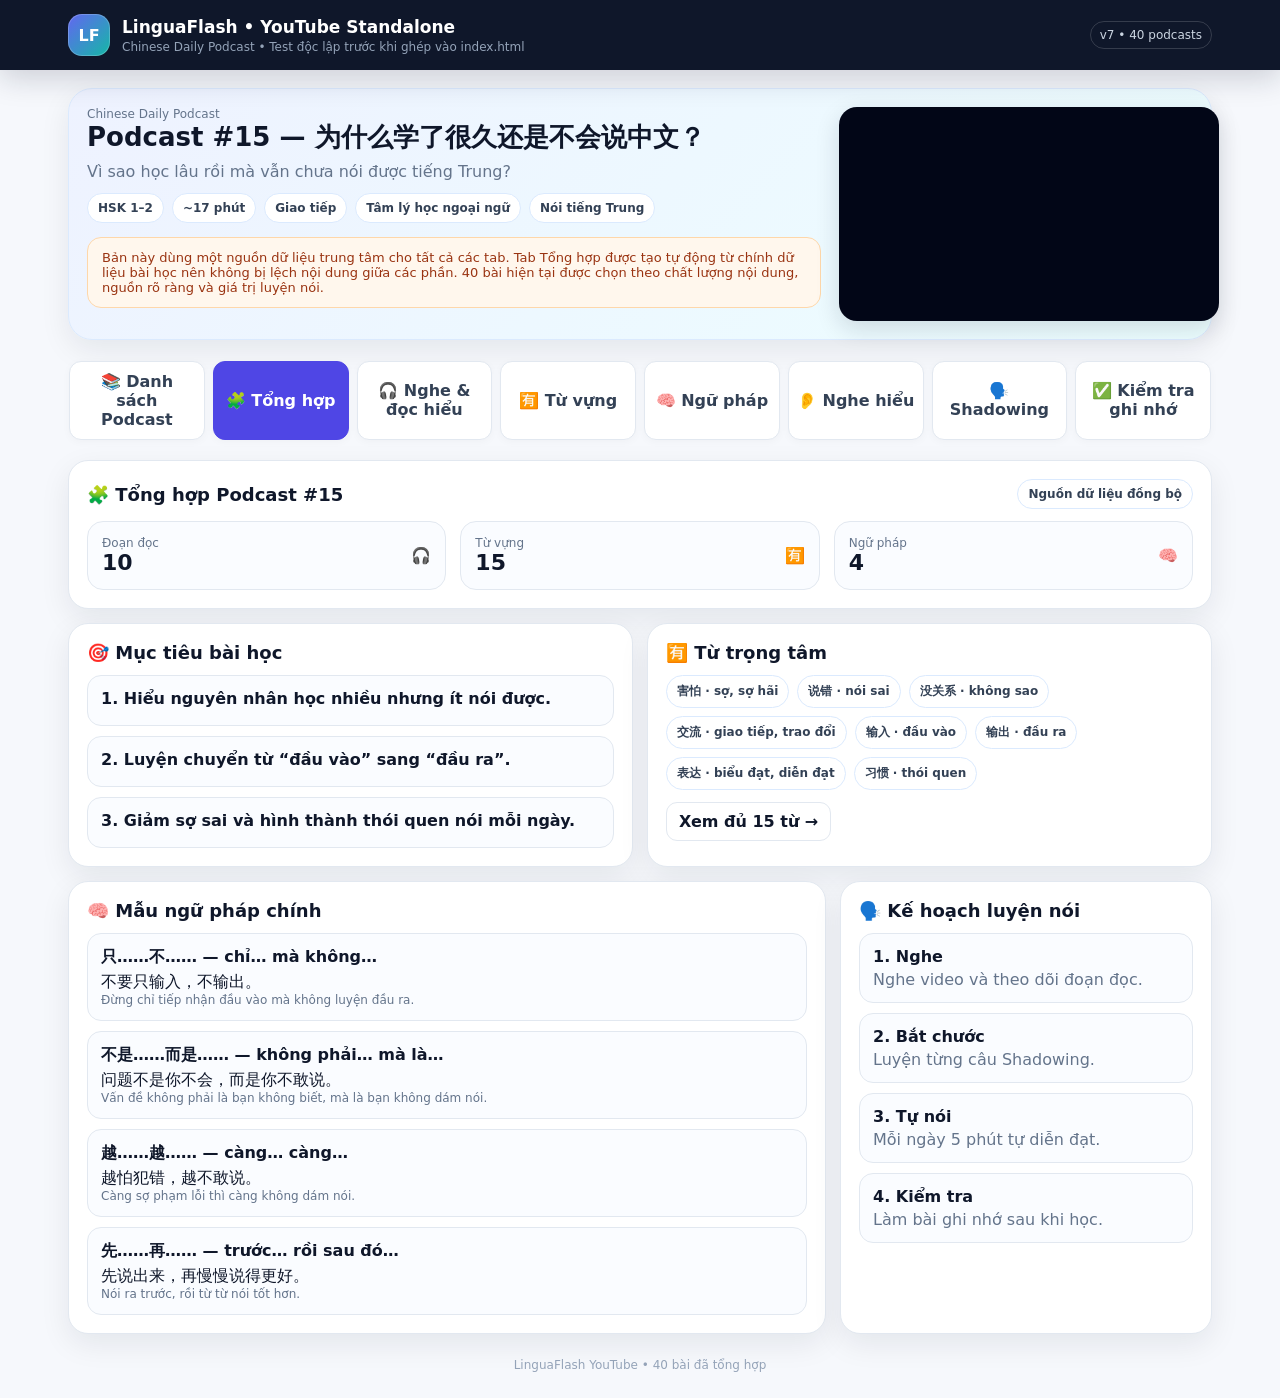
==== commit 5e7ab89d: "Correct contextual pinyin and podcast header count" ====
--- a/LinguaFlash_YouTube_Standalone_v8_VocabPractice.html
+++ b/LinguaFlash_YouTube_Standalone_v8_VocabPractice.html
@@ -131,7 +131,7 @@
           <p>Chinese Daily Podcast • Test độc lập trước khi ghép vào index.html</p>
         </div>
       </div>
-      <div class="version">v7 • 20 podcasts</div>
+      <div class="version">v7 • 40 podcasts</div>
     </div>
   </header>
 
@@ -6857,7 +6857,7 @@
 ];
 
 // Original supplementary exercises; the source transcript stays on the publisher website.
-PODCASTS.push(...[{"id": "cdp-133", "number": 133, "source": "Chinese Daily Podcast", "sourceUrl": "https://chinesedailypodcast.blogspot.com/2026/11/podcast-133why-you-want-to-quit.html", "sourceTitle": "🎙️ Podcast #133｜Why You Want to Quit Learning Chinese: Overcoming the Learning Plateau", "sourceCheckedAt": "2026-11-08", "titleZh": "学习遇到瓶颈怎么办？", "titleVi": "Vượt qua giai đoạn chững lại khi học", "titleEn": "Overcoming a learning plateau", "youtubeId": "UKUY_0HSRE8", "level": "HSK 4–5", "studyLevel": "HSK 4–5", "duration": "—", "collection": "hsk45-20261108", "tags": ["HSK4–HSK5", "Bài mới"], "learningGoals": ["Nghe video gốc và ghi lại ba ý chính.", "Luyện bốn câu minh họa cùng từ vựng và mẫu ngữ pháp theo chủ đề.", "Tự nói 1–2 phút về chủ đề và nêu một ví dụ của bản thân."], "reading": [{"zh": "最近我的学习进步很慢，所以我决定调整计划。", "py": "zuì jìn wǒ de xué xí jìn bù hěn màn， suǒ yǐ wǒ jué dìng diào zhěng jì huà。", "vi": "Gần đây tôi tiến bộ chậm nên quyết định điều chỉnh kế hoạch.", "en": "My progress has been slow lately, so I decided to adjust my plan."}, {"zh": "与其每天增加新任务，不如先复习上周的内容。", "py": "yǔ qí měi tiān zēng jiā xīn rèn wù， bù rú xiān fù xí shàng zhōu de nèi róng。", "vi": "Thay vì thêm nhiệm vụ mới mỗi ngày, chi bằng ôn nội dung tuần trước.", "en": "Rather than adding new tasks every day, I would review last week's material first."}, {"zh": "我把一次练习分成几个阶段，每完成一个阶段就记录下来。", "py": "wǒ bǎ yī cì liàn xí fēn chéng jǐ gè jiē duàn， měi wán chéng yí gè jiē duàn jiù jì lù xià lái。", "vi": "Tôi chia một buổi luyện tập thành vài giai đoạn và ghi lại mỗi giai đoạn đã hoàn thành.", "en": "I divide a practice session into stages and record each completed stage."}, {"zh": "即使暂时看不到明显的变化，我也会继续尝试。", "py": "jí shǐ zàn shí kàn bú dào míng xiǎn de biàn huà， wǒ yě huì jì xù cháng shì。", "vi": "Dù tạm thời chưa thấy thay đổi rõ rệt, tôi vẫn sẽ tiếp tục thử.", "en": "Even if I cannot see an obvious change yet, I will keep trying."}], "vocabulary": [{"zh": "调整", "py": "tiáo zhěng", "vi": "điều chỉnh", "en": "adjust", "example": "最近我的学习进步很慢，所以我决定调整计划。", "examplePy": "zuì jìn wǒ de xué xí jìn bù hěn màn， suǒ yǐ wǒ jué dìng diào zhěng jì huà。", "exampleVi": "Gần đây tôi tiến bộ chậm nên quyết định điều chỉnh kế hoạch.", "exampleEn": "My progress has been slow lately, so I decided to adjust my plan."}, {"zh": "复习", "py": "fù xí", "vi": "ôn tập", "en": "review", "example": "与其每天增加新任务，不如先复习上周的内容。", "examplePy": "yǔ qí měi tiān zēng jiā xīn rèn wù， bù rú xiān fù xí shàng zhōu de nèi róng。", "exampleVi": "Thay vì thêm nhiệm vụ mới mỗi ngày, chi bằng ôn nội dung tuần trước.", "exampleEn": "Rather than adding new tasks every day, I would review last week's material first."}, {"zh": "阶段", "py": "jiē duàn", "vi": "giai đoạn", "en": "stage", "example": "我把一次练习分成几个阶段，每完成一个阶段就记录下来。", "examplePy": "wǒ bǎ yī cì liàn xí fēn chéng jǐ gè jiē duàn， měi wán chéng yí gè jiē duàn jiù jì lù xià lái。", "exampleVi": "Tôi chia một buổi luyện tập thành vài giai đoạn và ghi lại mỗi giai đoạn đã hoàn thành.", "exampleEn": "I divide a practice session into stages and record each completed stage."}, {"zh": "明显", "py": "míng xiǎn", "vi": "rõ rệt", "en": "obvious", "example": "即使暂时看不到明显的变化，我也会继续尝试。", "examplePy": "jí shǐ zàn shí kàn bú dào míng xiǎn de biàn huà， wǒ yě huì jì xù cháng shì。", "exampleVi": "Dù tạm thời chưa thấy thay đổi rõ rệt, tôi vẫn sẽ tiếp tục thử.", "exampleEn": "Even if I cannot see an obvious change yet, I will keep trying."}], "grammar": [{"pattern": "与其……不如……", "meaning": "thay vì… chi bằng…", "ex": "与其每天增加新任务，不如先复习上周的内容。", "py": "yǔ qí měi tiān zēng jiā xīn rèn wù， bù rú xiān fù xí shàng zhōu de nèi róng。", "vi": "Thay vì thêm nhiệm vụ mới mỗi ngày, chi bằng ôn nội dung tuần trước.", "note": "So sánh hai cách làm và ưu tiên cách thứ hai."}], "listeningQuestions": [{"q": "练习短文的开头介绍了什么情况？", "vi": "Đầu đoạn luyện tập nêu tình huống gì?", "a": "最近我的学习进步很慢，所以我决定调整计划。", "aVi": "Gần đây tôi tiến bộ chậm nên quyết định điều chỉnh kế hoạch."}, {"q": "练习短文最后表达了什么做法或想法？", "vi": "Cuối đoạn luyện tập nêu cách làm hoặc suy nghĩ gì?", "a": "即使暂时看不到明显的变化，我也会继续尝试。", "aVi": "Dù tạm thời chưa thấy thay đổi rõ rệt, tôi vẫn sẽ tiếp tục thử."}], "shadowing": [{"zh": "最近我的学习进步很慢，所以我决定调整计划。", "py": "zuì jìn wǒ de xué xí jìn bù hěn màn， suǒ yǐ wǒ jué dìng diào zhěng jì huà。", "vi": "Gần đây tôi tiến bộ chậm nên quyết định điều chỉnh kế hoạch.", "en": "My progress has been slow lately, so I decided to adjust my plan."}, {"zh": "与其每天增加新任务，不如先复习上周的内容。", "py": "yǔ qí měi tiān zēng jiā xīn rèn wù， bù rú xiān fù xí shàng zhōu de nèi róng。", "vi": "Thay vì thêm nhiệm vụ mới mỗi ngày, chi bằng ôn nội dung tuần trước.", "en": "Rather than adding new tasks every day, I would review last week's material first."}, {"zh": "我把一次练习分成几个阶段，每完成一个阶段就记录下来。", "py": "wǒ bǎ yī cì liàn xí fēn chéng jǐ gè jiē duàn， měi wán chéng yí gè jiē duàn jiù jì lù xià lái。", "vi": "Tôi chia một buổi luyện tập thành vài giai đoạn và ghi lại mỗi giai đoạn đã hoàn thành.", "en": "I divide a practice session into stages and record each completed stage."}, {"zh": "即使暂时看不到明显的变化，我也会继续尝试。", "py": "jí shǐ zàn shí kàn bú dào míng xiǎn de biàn huà， wǒ yě huì jì xù cháng shì。", "vi": "Dù tạm thời chưa thấy thay đổi rõ rệt, tôi vẫn sẽ tiếp tục thử.", "en": "Even if I cannot see an obvious change yet, I will keep trying."}], "quiz": [{"q": "“调整” nghĩa là gì?", "opts": ["điều chỉnh", "ôn tập", "giai đoạn", "rõ rệt"], "ans": 0}, {"q": "“复习” nghĩa là gì?", "opts": ["điều chỉnh", "ôn tập", "giai đoạn", "rõ rệt"], "ans": 1}, {"q": "“阶段” nghĩa là gì?", "opts": ["điều chỉnh", "ôn tập", "giai đoạn", "rõ rệt"], "ans": 2}, {"q": "“明显” nghĩa là gì?", "opts": ["điều chỉnh", "ôn tập", "giai đoạn", "rõ rệt"], "ans": 3}, {"q": "Cấu trúc trong câu thứ hai diễn tả điều gì?", "opts": ["Nhượng bộ", "So sánh hai cách làm và ưu tiên cách thứ hai", "Thứ tự thời gian", "Số lượng chính xác"], "ans": 1}]}, {"id": "cdp-130", "number": 130, "source": "Chinese Daily Podcast", "sourceUrl": "https://chinesedailypodcast.blogspot.com/2026/10/podcast-130the-brutal-power-of-words.html", "sourceTitle": "🎙️ Podcast #130｜The Brutal Power of Words Cyberbullying", "sourceCheckedAt": "2026-11-08", "titleZh": "网络上的语言与责任", "titleVi": "Lời nói và trách nhiệm trên mạng", "titleEn": "Words and responsibility online", "youtubeId": "DlhLSgjwfVU", "level": "HSK 4–5", "studyLevel": "HSK 4–5", "duration": "—", "collection": "hsk45-20261108", "tags": ["HSK4–HSK5", "Bài mới"], "learningGoals": ["Nghe video gốc và ghi lại ba ý chính.", "Luyện bốn câu minh họa cùng từ vựng và mẫu ngữ pháp theo chủ đề.", "Tự nói 1–2 phút về chủ đề và nêu một ví dụ của bản thân."], "reading": [{"zh": "看到一条令人吃惊的消息时，我先检查它的来源。", "py": "kàn dào yī tiáo lìng rén chī jīng de xiāo xī shí， wǒ xiān jiǎn chá tā de lái yuán。", "vi": "Khi thấy một tin gây ngạc nhiên, tôi kiểm tra nguồn trước.", "en": "When I see surprising news, I check its source first."}, {"zh": "即使很多人转发，也不能证明内容一定真实。", "py": "jí shǐ hěn duō rén zhuǎn fā， yě bù néng zhèng míng nèi róng yí dìng zhēn shí。", "vi": "Dù nhiều người chia sẻ, cũng không chứng minh nội dung chắc chắn là thật.", "en": "Even if many people share it, that does not prove it is true."}, {"zh": "我们可以提出不同意见，但应该避免攻击别人。", "py": "wǒ men kě yǐ tí chū bù tóng yì jiàn， dàn yīng gāi bì miǎn gōng jī bié rén。", "vi": "Chúng ta có thể nêu ý kiến khác nhưng nên tránh công kích người khác.", "en": "We can disagree, but should avoid attacking others."}, {"zh": "发布评论之前，我会考虑这些话可能造成的影响。", "py": "fā bù píng lùn zhī qián， wǒ huì kǎo lǜ zhè xiē huà kě néng zào chéng de yǐng xiǎng。", "vi": "Trước khi đăng bình luận, tôi cân nhắc ảnh hưởng mà những lời này có thể gây ra.", "en": "Before posting a comment, I consider the effect my words may have."}], "vocabulary": [{"zh": "来源", "py": "lái yuán", "vi": "nguồn", "en": "source", "example": "看到一条令人吃惊的消息时，我先检查它的来源。", "examplePy": "kàn dào yī tiáo lìng rén chī jīng de xiāo xī shí， wǒ xiān jiǎn chá tā de lái yuán。", "exampleVi": "Khi thấy một tin gây ngạc nhiên, tôi kiểm tra nguồn trước.", "exampleEn": "When I see surprising news, I check its source first."}, {"zh": "证明", "py": "zhèng míng", "vi": "chứng minh", "en": "prove", "example": "即使很多人转发，也不能证明内容一定真实。", "examplePy": "jí shǐ hěn duō rén zhuǎn fā， yě bù néng zhèng míng nèi róng yí dìng zhēn shí。", "exampleVi": "Dù nhiều người chia sẻ, cũng không chứng minh nội dung chắc chắn là thật.", "exampleEn": "Even if many people share it, that does not prove it is true."}, {"zh": "避免", "py": "bì miǎn", "vi": "tránh", "en": "avoid", "example": "我们可以提出不同意见，但应该避免攻击别人。", "examplePy": "wǒ men kě yǐ tí chū bù tóng yì jiàn， dàn yīng gāi bì miǎn gōng jī bié rén。", "exampleVi": "Chúng ta có thể nêu ý kiến khác nhưng nên tránh công kích người khác.", "exampleEn": "We can disagree, but should avoid attacking others."}, {"zh": "影响", "py": "yǐng xiǎng", "vi": "ảnh hưởng", "en": "influence", "example": "发布评论之前，我会考虑这些话可能造成的影响。", "examplePy": "fā bù píng lùn zhī qián， wǒ huì kǎo lǜ zhè xiē huà kě néng zào chéng de yǐng xiǎng。", "exampleVi": "Trước khi đăng bình luận, tôi cân nhắc ảnh hưởng mà những lời này có thể gây ra.", "exampleEn": "Before posting a comment, I consider the effect my words may have."}], "grammar": [{"pattern": "即使……也……", "meaning": "dù… cũng…", "ex": "即使很多人转发，也不能证明内容一定真实。", "py": "jí shǐ hěn duō rén zhuǎn fā， yě bù néng zhèng míng nèi róng yí dìng zhēn shí。", "vi": "Dù nhiều người chia sẻ, cũng không chứng minh nội dung chắc chắn là thật.", "note": "Nêu tình huống nhượng bộ; kết quả vẫn không thay đổi."}], "listeningQuestions": [{"q": "练习短文的开头介绍了什么情况？", "vi": "Đầu đoạn luyện tập nêu tình huống gì?", "a": "看到一条令人吃惊的消息时，我先检查它的来源。", "aVi": "Khi thấy một tin gây ngạc nhiên, tôi kiểm tra nguồn trước."}, {"q": "练习短文最后表达了什么做法或想法？", "vi": "Cuối đoạn luyện tập nêu cách làm hoặc suy nghĩ gì?", "a": "发布评论之前，我会考虑这些话可能造成的影响。", "aVi": "Trước khi đăng bình luận, tôi cân nhắc ảnh hưởng mà những lời này có thể gây ra."}], "shadowing": [{"zh": "看到一条令人吃惊的消息时，我先检查它的来源。", "py": "kàn dào yī tiáo lìng rén chī jīng de xiāo xī shí， wǒ xiān jiǎn chá tā de lái yuán。", "vi": "Khi thấy một tin gây ngạc nhiên, tôi kiểm tra nguồn trước.", "en": "When I see surprising news, I check its source first."}, {"zh": "即使很多人转发，也不能证明内容一定真实。", "py": "jí shǐ hěn duō rén zhuǎn fā， yě bù néng zhèng míng nèi róng yí dìng zhēn shí。", "vi": "Dù nhiều người chia sẻ, cũng không chứng minh nội dung chắc chắn là thật.", "en": "Even if many people share it, that does not prove it is true."}, {"zh": "我们可以提出不同意见，但应该避免攻击别人。", "py": "wǒ men kě yǐ tí chū bù tóng yì jiàn， dàn yīng gāi bì miǎn gōng jī bié rén。", "vi": "Chúng ta có thể nêu ý kiến khác nhưng nên tránh công kích người khác.", "en": "We can disagree, but should avoid attacking others."}, {"zh": "发布评论之前，我会考虑这些话可能造成的影响。", "py": "fā bù píng lùn zhī qián， wǒ huì kǎo lǜ zhè xiē huà kě néng zào chéng de yǐng xiǎng。", "vi": "Trước khi đăng bình luận, tôi cân nhắc ảnh hưởng mà những lời này có thể gây ra.", "en": "Before posting a comment, I consider the effect my words may have."}], "quiz": [{"q": "“来源” nghĩa là gì?", "opts": ["nguồn", "chứng minh", "tránh", "ảnh hưởng"], "ans": 0}, {"q": "“证明” nghĩa là gì?", "opts": ["nguồn", "chứng minh", "tránh", "ảnh hưởng"], "ans": 1}, {"q": "“避免” nghĩa là gì?", "opts": ["nguồn", "chứng minh", "tránh", "ảnh hưởng"], "ans": 2}, {"q": "“影响” nghĩa là gì?", "opts": ["nguồn", "chứng minh", "tránh", "ảnh hưởng"], "ans": 3}, {"q": "Cấu trúc trong câu thứ hai diễn tả điều gì?", "opts": ["Nhượng bộ", "So sánh hai cách làm và ưu tiên cách thứ hai", "Thứ tự thời gian", "Số lượng chính xác"], "ans": 0}]}, {"id": "cdp-127", "number": 127, "source": "Chinese Daily Podcast", "sourceUrl": "https://chinesedailypodcast.blogspot.com/2026/09/podcast-126eat-less-live-longer-ancient.html", "sourceTitle": "🎙️ Podcast #127｜Eat Less, Live Longer: Ancient Chinese Wisdom for Health & Contentment", "sourceCheckedAt": "2026-11-08", "titleZh": "给生活留一点空间", "titleVi": "Để cuộc sống có thêm khoảng trống", "titleEn": "Making space in daily life", "youtubeId": "nhc2fTDBq4o", "level": "HSK 4–5", "studyLevel": "HSK 4–5", "duration": "—", "collection": "hsk45-20261108", "tags": ["HSK4–HSK5", "Bài mới"], "learningGoals": ["Nghe video gốc và ghi lại ba ý chính.", "Luyện bốn câu minh họa cùng từ vựng và mẫu ngữ pháp theo chủ đề.", "Tự nói 1–2 phút về chủ đề và nêu một ví dụ của bản thân."], "reading": [{"zh": "搬家时，我才发现自己积累了许多不用的东西。", "py": "bān jiā shí， wǒ cái fā xiàn zì jǐ jī lěi le xǔ duō bù yòng de dōng xī。", "vi": "Khi chuyển nhà, tôi mới phát hiện mình tích lũy nhiều đồ không dùng.", "en": "When moving, I realized I had accumulated many unused things."}, {"zh": "与其继续买新的，不如先整理已经拥有的。", "py": "yǔ qí jì xù mǎi xīn de， bù rú xiān zhěng lǐ yǐ jīng yōng yǒu de。", "vi": "Thay vì tiếp tục mua mới, chi bằng sắp xếp đồ đã có trước.", "en": "Rather than buying more, I should organize what I already own."}, {"zh": "我把仍然适合使用的物品送给了需要的人。", "py": "wǒ bǎ réng rán shì hé shǐ yòng de wù pǐn sòng gěi le xū yào de rén。", "vi": "Tôi tặng những đồ vẫn dùng được cho người cần.", "en": "I gave usable items to people who needed them."}, {"zh": "减少不必要的消费以后，我有更多时间陪家人。", "py": "jiǎn shǎo bù bì yào de xiāo fèi yǐ hòu， wǒ yǒu gèng duō shí jiān péi jiā rén。", "vi": "Sau khi giảm chi tiêu không cần thiết, tôi có thêm thời gian bên gia đình.", "en": "After reducing unnecessary consumption, I have more time for my family."}], "vocabulary": [{"zh": "积累", "py": "jī lěi", "vi": "tích lũy", "en": "accumulate", "example": "搬家时，我才发现自己积累了许多不用的东西。", "examplePy": "bān jiā shí， wǒ cái fā xiàn zì jǐ jī lěi le xǔ duō bù yòng de dōng xī。", "exampleVi": "Khi chuyển nhà, tôi mới phát hiện mình tích lũy nhiều đồ không dùng.", "exampleEn": "When moving, I realized I had accumulated many unused things."}, {"zh": "整理", "py": "zhěng lǐ", "vi": "sắp xếp", "en": "organize", "example": "与其继续买新的，不如先整理已经拥有的。", "examplePy": "yǔ qí jì xù mǎi xīn de， bù rú xiān zhěng lǐ yǐ jīng yōng yǒu de。", "exampleVi": "Thay vì tiếp tục mua mới, chi bằng sắp xếp đồ đã có trước.", "exampleEn": "Rather than buying more, I should organize what I already own."}, {"zh": "物品", "py": "wù pǐn", "vi": "đồ vật", "en": "item", "example": "我把仍然适合使用的物品送给了需要的人。", "examplePy": "wǒ bǎ réng rán shì hé shǐ yòng de wù pǐn sòng gěi le xū yào de rén。", "exampleVi": "Tôi tặng những đồ vẫn dùng được cho người cần.", "exampleEn": "I gave usable items to people who needed them."}, {"zh": "消费", "py": "xiāo fèi", "vi": "tiêu dùng", "en": "consumption", "example": "减少不必要的消费以后，我有更多时间陪家人。", "examplePy": "jiǎn shǎo bù bì yào de xiāo fèi yǐ hòu， wǒ yǒu gèng duō shí jiān péi jiā rén。", "exampleVi": "Sau khi giảm chi tiêu không cần thiết, tôi có thêm thời gian bên gia đình.", "exampleEn": "After reducing unnecessary consumption, I have more time for my family."}], "grammar": [{"pattern": "与其……不如……", "meaning": "thay vì… chi bằng…", "ex": "与其继续买新的，不如先整理已经拥有的。", "py": "yǔ qí jì xù mǎi xīn de， bù rú xiān zhěng lǐ yǐ jīng yōng yǒu de。", "vi": "Thay vì tiếp tục mua mới, chi bằng sắp xếp đồ đã có trước.", "note": "So sánh hai cách làm và ưu tiên cách thứ hai."}], "listeningQuestions": [{"q": "练习短文的开头介绍了什么情况？", "vi": "Đầu đoạn luyện tập nêu tình huống gì?", "a": "搬家时，我才发现自己积累了许多不用的东西。", "aVi": "Khi chuyển nhà, tôi mới phát hiện mình tích lũy nhiều đồ không dùng."}, {"q": "练习短文最后表达了什么做法或想法？", "vi": "Cuối đoạn luyện tập nêu cách làm hoặc suy nghĩ gì?", "a": "减少不必要的消费以后，我有更多时间陪家人。", "aVi": "Sau khi giảm chi tiêu không cần thiết, tôi có thêm thời gian bên gia đình."}], "shadowing": [{"zh": "搬家时，我才发现自己积累了许多不用的东西。", "py": "bān jiā shí， wǒ cái fā xiàn zì jǐ jī lěi le xǔ duō bù yòng de dōng xī。", "vi": "Khi chuyển nhà, tôi mới phát hiện mình tích lũy nhiều đồ không dùng.", "en": "When moving, I realized I had accumulated many unused things."}, {"zh": "与其继续买新的，不如先整理已经拥有的。", "py": "yǔ qí jì xù mǎi xīn de， bù rú xiān zhěng lǐ yǐ jīng yōng yǒu de。", "vi": "Thay vì tiếp tục mua mới, chi bằng sắp xếp đồ đã có trước.", "en": "Rather than buying more, I should organize what I already own."}, {"zh": "我把仍然适合使用的物品送给了需要的人。", "py": "wǒ bǎ réng rán shì hé shǐ yòng de wù pǐn sòng gěi le xū yào de rén。", "vi": "Tôi tặng những đồ vẫn dùng được cho người cần.", "en": "I gave usable items to people who needed them."}, {"zh": "减少不必要的消费以后，我有更多时间陪家人。", "py": "jiǎn shǎo bù bì yào de xiāo fèi yǐ hòu， wǒ yǒu gèng duō shí jiān péi jiā rén。", "vi": "Sau khi giảm chi tiêu không cần thiết, tôi có thêm thời gian bên gia đình.", "en": "After reducing unnecessary consumption, I have more time for my family."}], "quiz": [{"q": "“积累” nghĩa là gì?", "opts": ["tích lũy", "sắp xếp", "đồ vật", "tiêu dùng"], "ans": 0}, {"q": "“整理” nghĩa là gì?", "opts": ["tích lũy", "sắp xếp", "đồ vật", "tiêu dùng"], "ans": 1}, {"q": "“物品” nghĩa là gì?", "opts": ["tích lũy", "sắp xếp", "đồ vật", "tiêu dùng"], "ans": 2}, {"q": "“消费” nghĩa là gì?", "opts": ["tích lũy", "sắp xếp", "đồ vật", "tiêu dùng"], "ans": 3}, {"q": "Cấu trúc trong câu thứ hai diễn tả điều gì?", "opts": ["Nhượng bộ", "So sánh hai cách làm và ưu tiên cách thứ hai", "Thứ tự thời gian", "Số lượng chính xác"], "ans": 1}]}, {"id": "cdp-123", "number": 123, "source": "Chinese Daily Podcast", "sourceUrl": "https://chinesedailypodcast.blogspot.com/2026/08/podcast-123stop-rushing-best-chinese.html", "sourceTitle": "🎙️ Podcast #123｜Stop Rushing! Best Chinese Learning Tips & The Wisdom of Deep Roots", "sourceCheckedAt": "2026-11-08", "titleZh": "把基础打牢", "titleVi": "Xây nền tảng vững chắc", "titleEn": "Building a solid foundation", "youtubeId": "JgyQgB-g9i8", "level": "HSK 4–5", "studyLevel": "HSK 4–5", "duration": "—", "collection": "hsk45-20261108", "tags": ["HSK4–HSK5", "Bài mới"], "learningGoals": ["Nghe video gốc và ghi lại ba ý chính.", "Luyện bốn câu minh họa cùng từ vựng và mẫu ngữ pháp theo chủ đề.", "Tự nói 1–2 phút về chủ đề và nêu một ví dụ của bản thân."], "reading": [{"zh": "同事建议我先把基础打牢，再学习复杂的表达。", "py": "tóng shì jiàn yì wǒ xiān bǎ jī chǔ dǎ láo， zài xué xí fù zá de biǎo dá。", "vi": "Đồng nghiệp khuyên tôi xây nền tảng vững trước rồi học cách diễn đạt phức tạp.", "en": "My colleague suggested building a solid foundation before learning complex expressions."}, {"zh": "即使一个句型已经学过，我也会换个情景再练习。", "py": "jí shǐ yí gè jù xíng yǐ jīng xué guò， wǒ yě huì huàn gè qíng jǐng zài liàn xí。", "vi": "Dù đã học một mẫu câu, tôi vẫn đổi tình huống để luyện lại.", "en": "Even if I have learned a pattern, I practice it in another situation."}, {"zh": "每天坚持二十分钟，比偶尔练习几个小时更适合我。", "py": "měi tiān jiān chí èr shí fēn zhōng， bǐ ǒu ěr liàn xí jǐ gè xiǎo shí gèng shì hé wǒ。", "vi": "Kiên trì hai mươi phút mỗi ngày phù hợp với tôi hơn thỉnh thoảng luyện vài giờ.", "en": "Twenty minutes every day suits me better than several hours occasionally."}, {"zh": "我不再急着比较速度，而是关注自己能否真正运用。", "py": "wǒ bù zài jí zhe bǐ jiào sù dù， ér shì guān zhù zì jǐ néng fǒu zhēn zhèng yùn yòng。", "vi": "Tôi không còn vội so sánh tốc độ mà chú ý mình có thực sự vận dụng được không.", "en": "I no longer rush to compare speed, but focus on whether I can actually apply what I learn."}], "vocabulary": [{"zh": "基础", "py": "jī chǔ", "vi": "nền tảng", "en": "foundation", "example": "同事建议我先把基础打牢，再学习复杂的表达。", "examplePy": "tóng shì jiàn yì wǒ xiān bǎ jī chǔ dǎ láo， zài xué xí fù zá de biǎo dá。", "exampleVi": "Đồng nghiệp khuyên tôi xây nền tảng vững trước rồi học cách diễn đạt phức tạp.", "exampleEn": "My colleague suggested building a solid foundation before learning complex expressions."}, {"zh": "情景", "py": "qíng jǐng", "vi": "tình huống", "en": "situation", "example": "即使一个句型已经学过，我也会换个情景再练习。", "examplePy": "jí shǐ yí gè jù xíng yǐ jīng xué guò， wǒ yě huì huàn gè qíng jǐng zài liàn xí。", "exampleVi": "Dù đã học một mẫu câu, tôi vẫn đổi tình huống để luyện lại.", "exampleEn": "Even if I have learned a pattern, I practice it in another situation."}, {"zh": "坚持", "py": "jiān chí", "vi": "kiên trì", "en": "persist", "example": "每天坚持二十分钟，比偶尔练习几个小时更适合我。", "examplePy": "měi tiān jiān chí èr shí fēn zhōng， bǐ ǒu ěr liàn xí jǐ gè xiǎo shí gèng shì hé wǒ。", "exampleVi": "Kiên trì hai mươi phút mỗi ngày phù hợp với tôi hơn thỉnh thoảng luyện vài giờ.", "exampleEn": "Twenty minutes every day suits me better than several hours occasionally."}, {"zh": "运用", "py": "yùn yòng", "vi": "vận dụng", "en": "apply", "example": "我不再急着比较速度，而是关注自己能否真正运用。", "examplePy": "wǒ bù zài jí zhe bǐ jiào sù dù， ér shì guān zhù zì jǐ néng fǒu zhēn zhèng yùn yòng。", "exampleVi": "Tôi không còn vội so sánh tốc độ mà chú ý mình có thực sự vận dụng được không.", "exampleEn": "I no longer rush to compare speed, but focus on whether I can actually apply what I learn."}], "grammar": [{"pattern": "即使……也……", "meaning": "dù… cũng…", "ex": "即使一个句型已经学过，我也会换个情景再练习。", "py": "jí shǐ yí gè jù xíng yǐ jīng xué guò， wǒ yě huì huàn gè qíng jǐng zài liàn xí。", "vi": "Dù đã học một mẫu câu, tôi vẫn đổi tình huống để luyện lại.", "note": "Nêu tình huống nhượng bộ; kết quả vẫn không thay đổi."}], "listeningQuestions": [{"q": "练习短文的开头介绍了什么情况？", "vi": "Đầu đoạn luyện tập nêu tình huống gì?", "a": "同事建议我先把基础打牢，再学习复杂的表达。", "aVi": "Đồng nghiệp khuyên tôi xây nền tảng vững trước rồi học cách diễn đạt phức tạp."}, {"q": "练习短文最后表达了什么做法或想法？", "vi": "Cuối đoạn luyện tập nêu cách làm hoặc suy nghĩ gì?", "a": "我不再急着比较速度，而是关注自己能否真正运用。", "aVi": "Tôi không còn vội so sánh tốc độ mà chú ý mình có thực sự vận dụng được không."}], "shadowing": [{"zh": "同事建议我先把基础打牢，再学习复杂的表达。", "py": "tóng shì jiàn yì wǒ xiān bǎ jī chǔ dǎ láo， zài xué xí fù zá de biǎo dá。", "vi": "Đồng nghiệp khuyên tôi xây nền tảng vững trước rồi học cách diễn đạt phức tạp.", "en": "My colleague suggested building a solid foundation before learning complex expressions."}, {"zh": "即使一个句型已经学过，我也会换个情景再练习。", "py": "jí shǐ yí gè jù xíng yǐ jīng xué guò， wǒ yě huì huàn gè qíng jǐng zài liàn xí。", "vi": "Dù đã học một mẫu câu, tôi vẫn đổi tình huống để luyện lại.", "en": "Even if I have learned a pattern, I practice it in another situation."}, {"zh": "每天坚持二十分钟，比偶尔练习几个小时更适合我。", "py": "měi tiān jiān chí èr shí fēn zhōng， bǐ ǒu ěr liàn xí jǐ gè xiǎo shí gèng shì hé wǒ。", "vi": "Kiên trì hai mươi phút mỗi ngày phù hợp với tôi hơn thỉnh thoảng luyện vài giờ.", "en": "Twenty minutes every day suits me better than several hours occasionally."}, {"zh": "我不再急着比较速度，而是关注自己能否真正运用。", "py": "wǒ bù zài jí zhe bǐ jiào sù dù， ér shì guān zhù zì jǐ néng fǒu zhēn zhèng yùn yòng。", "vi": "Tôi không còn vội so sánh tốc độ mà chú ý mình có thực sự vận dụng được không.", "en": "I no longer rush to compare speed, but focus on whether I can actually apply what I learn."}], "quiz": [{"q": "“基础” nghĩa là gì?", "opts": ["nền tảng", "tình huống", "kiên trì", "vận dụng"], "ans": 0}, {"q": "“情景” nghĩa là gì?", "opts": ["nền tảng", "tình huống", "kiên trì", "vận dụng"], "ans": 1}, {"q": "“坚持” nghĩa là gì?", "opts": ["nền tảng", "tình huống", "kiên trì", "vận dụng"], "ans": 2}, {"q": "“运用” nghĩa là gì?", "opts": ["nền tảng", "tình huống", "kiên trì", "vận dụng"], "ans": 3}, {"q": "Cấu trúc trong câu thứ hai diễn tả điều gì?", "opts": ["Nhượng bộ", "So sánh hai cách làm và ưu tiên cách thứ hai", "Thứ tự thời gian", "Số lượng chính xác"], "ans": 0}]}, {"id": "cdp-118", "number": 118, "source": "Chinese Daily Podcast", "sourceUrl": "https://chinesedailypodcast.blogspot.com/2026/08/podcast-118chinese-face-culture.html", "sourceTitle": "🎙️ Podcast #118｜Chinese \"Face\" Culture Explained", "sourceCheckedAt": "2026-11-08", "titleZh": "理解中国的面子文化", "titleVi": "Hiểu văn hóa thể diện", "titleEn": "Understanding face in Chinese culture", "youtubeId": "IwGR-KzTKmY", "level": "HSK 3–5", "studyLevel": "HSK 4–5", "duration": "—", "collection": "hsk45-20261108", "tags": ["HSK4–HSK5", "Bài mới"], "learningGoals": ["Nghe video gốc và ghi lại ba ý chính.", "Luyện bốn câu minh họa cùng từ vựng và mẫu ngữ pháp theo chủ đề.", "Tự nói 1–2 phút về chủ đề và nêu một ví dụ của bản thân."], "reading": [{"zh": "开会时，我发现同事的方案有一个小问题。", "py": "kāi huì shí， wǒ fā xiàn tóng shì de fāng àn yǒu yí gè xiǎo wèn tí。", "vi": "Trong cuộc họp, tôi phát hiện phương án của đồng nghiệp có một vấn đề nhỏ.", "en": "During a meeting, I noticed a small problem in a colleague's proposal."}, {"zh": "与其当众批评，不如会后私下和他讨论。", "py": "yǔ qí dāng zhòng pī píng， bù rú huì hòu sī xià hé tā tǎo lùn。", "vi": "Thay vì phê bình trước mọi người, chi bằng thảo luận riêng sau cuộc họp.", "en": "Rather than criticizing him publicly, I could discuss it privately afterward."}, {"zh": "尊重对方的感受，并不意味着必须同意所有观点。", "py": "zūn zhòng duì fāng de gǎn shòu， bìng bù yì wèi zhe bì xū tóng yì suǒ yǒu guān diǎn。", "vi": "Tôn trọng cảm xúc đối phương không có nghĩa phải đồng ý mọi quan điểm.", "en": "Respecting someone's feelings does not mean agreeing with every view."}, {"zh": "我先肯定他的努力，再说明需要修改的地方。", "py": "wǒ xiān kěn dìng tā de nǔ lì， zài shuō míng xū yào xiū gǎi de dì fāng。", "vi": "Tôi ghi nhận nỗ lực của anh ấy trước rồi chỉ ra chỗ cần sửa.", "en": "I acknowledged his effort first, then explained what needed revision."}], "vocabulary": [{"zh": "方案", "py": "fāng àn", "vi": "phương án", "en": "proposal", "example": "开会时，我发现同事的方案有一个小问题。", "examplePy": "kāi huì shí， wǒ fā xiàn tóng shì de fāng àn yǒu yí gè xiǎo wèn tí。", "exampleVi": "Trong cuộc họp, tôi phát hiện phương án của đồng nghiệp có một vấn đề nhỏ.", "exampleEn": "During a meeting, I noticed a small problem in a colleague's proposal."}, {"zh": "批评", "py": "pī píng", "vi": "phê bình", "en": "criticize", "example": "与其当众批评，不如会后私下和他讨论。", "examplePy": "yǔ qí dāng zhòng pī píng， bù rú huì hòu sī xià hé tā tǎo lùn。", "exampleVi": "Thay vì phê bình trước mọi người, chi bằng thảo luận riêng sau cuộc họp.", "exampleEn": "Rather than criticizing him publicly, I could discuss it privately afterward."}, {"zh": "尊重", "py": "zūn zhòng", "vi": "tôn trọng", "en": "respect", "example": "尊重对方的感受，并不意味着必须同意所有观点。", "examplePy": "zūn zhòng duì fāng de gǎn shòu， bìng bù yì wèi zhe bì xū tóng yì suǒ yǒu guān diǎn。", "exampleVi": "Tôn trọng cảm xúc đối phương không có nghĩa phải đồng ý mọi quan điểm.", "exampleEn": "Respecting someone's feelings does not mean agreeing with every view."}, {"zh": "修改", "py": "xiū gǎi", "vi": "sửa đổi", "en": "revise", "example": "我先肯定他的努力，再说明需要修改的地方。", "examplePy": "wǒ xiān kěn dìng tā de nǔ lì， zài shuō míng xū yào xiū gǎi de dì fāng。", "exampleVi": "Tôi ghi nhận nỗ lực của anh ấy trước rồi chỉ ra chỗ cần sửa.", "exampleEn": "I acknowledged his effort first, then explained what needed revision."}], "grammar": [{"pattern": "与其……不如……", "meaning": "thay vì… chi bằng…", "ex": "与其当众批评，不如会后私下和他讨论。", "py": "yǔ qí dāng zhòng pī píng， bù rú huì hòu sī xià hé tā tǎo lùn。", "vi": "Thay vì phê bình trước mọi người, chi bằng thảo luận riêng sau cuộc họp.", "note": "So sánh hai cách làm và ưu tiên cách thứ hai."}], "listeningQuestions": [{"q": "练习短文的开头介绍了什么情况？", "vi": "Đầu đoạn luyện tập nêu tình huống gì?", "a": "开会时，我发现同事的方案有一个小问题。", "aVi": "Trong cuộc họp, tôi phát hiện phương án của đồng nghiệp có một vấn đề nhỏ."}, {"q": "练习短文最后表达了什么做法或想法？", "vi": "Cuối đoạn luyện tập nêu cách làm hoặc suy nghĩ gì?", "a": "我先肯定他的努力，再说明需要修改的地方。", "aVi": "Tôi ghi nhận nỗ lực của anh ấy trước rồi chỉ ra chỗ cần sửa."}], "shadowing": [{"zh": "开会时，我发现同事的方案有一个小问题。", "py": "kāi huì shí， wǒ fā xiàn tóng shì de fāng àn yǒu yí gè xiǎo wèn tí。", "vi": "Trong cuộc họp, tôi phát hiện phương án của đồng nghiệp có một vấn đề nhỏ.", "en": "During a meeting, I noticed a small problem in a colleague's proposal."}, {"zh": "与其当众批评，不如会后私下和他讨论。", "py": "yǔ qí dāng zhòng pī píng， bù rú huì hòu sī xià hé tā tǎo lùn。", "vi": "Thay vì phê bình trước mọi người, chi bằng thảo luận riêng sau cuộc họp.", "en": "Rather than criticizing him publicly, I could discuss it privately afterward."}, {"zh": "尊重对方的感受，并不意味着必须同意所有观点。", "py": "zūn zhòng duì fāng de gǎn shòu， bìng bù yì wèi zhe bì xū tóng yì suǒ yǒu guān diǎn。", "vi": "Tôn trọng cảm xúc đối phương không có nghĩa phải đồng ý mọi quan điểm.", "en": "Respecting someone's feelings does not mean agreeing with every view."}, {"zh": "我先肯定他的努力，再说明需要修改的地方。", "py": "wǒ xiān kěn dìng tā de nǔ lì， zài shuō míng xū yào xiū gǎi de dì fāng。", "vi": "Tôi ghi nhận nỗ lực của anh ấy trước rồi chỉ ra chỗ cần sửa.", "en": "I acknowledged his effort first, then explained what needed revision."}], "quiz": [{"q": "“方案” nghĩa là gì?", "opts": ["phương án", "phê bình", "tôn trọng", "sửa đổi"], "ans": 0}, {"q": "“批评” nghĩa là gì?", "opts": ["phương án", "phê bình", "tôn trọng", "sửa đổi"], "ans": 1}, {"q": "“尊重” nghĩa là gì?", "opts": ["phương án", "phê bình", "tôn trọng", "sửa đổi"], "ans": 2}, {"q": "“修改” nghĩa là gì?", "opts": ["phương án", "phê bình", "tôn trọng", "sửa đổi"], "ans": 3}, {"q": "Cấu trúc trong câu thứ hai diễn tả điều gì?", "opts": ["Nhượng bộ", "So sánh hai cách làm và ưu tiên cách thứ hai", "Thứ tự thời gian", "Số lượng chính xác"], "ans": 1}]}, {"id": "cdp-114", "number": 114, "source": "Chinese Daily Podcast", "sourceUrl": "https://chinesedailypodcast.blogspot.com/2026/07/podcast-114-why-keeping-secrets-brings.html", "sourceTitle": "🎙️ Podcast #114 Why Keeping Secrets Brings Good Luck", "sourceCheckedAt": "2026-11-08", "titleZh": "计划需要马上公开吗？", "titleVi": "Có nên công khai kế hoạch ngay?", "titleEn": "Should plans be shared immediately?", "youtubeId": "HsSxcmLyqx4", "level": "HSK 4–5", "studyLevel": "HSK 4–5", "duration": "—", "collection": "hsk45-20261108", "tags": ["HSK4–HSK5", "Bài mới"], "learningGoals": ["Nghe video gốc và ghi lại ba ý chính.", "Luyện bốn câu minh họa cùng từ vựng và mẫu ngữ pháp theo chủ đề.", "Tự nói 1–2 phút về chủ đề và nêu một ví dụ của bản thân."], "reading": [{"zh": "我打算参加一个设计比赛，但是还没有完成初稿。", "py": "wǒ dǎ suàn cān jiā yí gè shè jì bǐ sài， dàn shì hái méi yǒu wán chéng chū gǎo。", "vi": "Tôi định tham gia cuộc thi thiết kế nhưng chưa hoàn thành bản nháp.", "en": "I plan to enter a design competition, but have not finished my draft."}, {"zh": "与其到处宣布目标，不如先安排实际的工作。", "py": "yǔ qí dào chù xuān bù mù biāo， bù rú xiān ān pái shí jì de gōng zuò。", "vi": "Thay vì tuyên bố mục tiêu khắp nơi, chi bằng sắp xếp công việc thực tế trước.", "en": "Rather than announcing my goal everywhere, I should organize the actual work first."}, {"zh": "遇到困难时，我会向值得信任的朋友请教。", "py": "yù dào kùn nán shí， wǒ huì xiàng zhí de xìn rèn de péng yǒu qǐng jiào。", "vi": "Khi gặp khó khăn, tôi sẽ hỏi ý kiến người bạn đáng tin.", "en": "When I face difficulties, I ask a trusted friend for advice."}, {"zh": "等作品准备好了，我再向大家介绍整个过程。", "py": "děng zuò pǐn zhǔn bèi hǎo le， wǒ zài xiàng dà jiā jiè shào zhěng gè guò chéng。", "vi": "Đợi tác phẩm sẵn sàng, tôi sẽ giới thiệu toàn bộ quá trình cho mọi người.", "en": "Once the work is ready, I will introduce the whole process."}], "vocabulary": [{"zh": "初稿", "py": "chū gǎo", "vi": "bản nháp đầu tiên", "en": "first draft", "example": "我打算参加一个设计比赛，但是还没有完成初稿。", "examplePy": "wǒ dǎ suàn cān jiā yí gè shè jì bǐ sài， dàn shì hái méi yǒu wán chéng chū gǎo。", "exampleVi": "Tôi định tham gia cuộc thi thiết kế nhưng chưa hoàn thành bản nháp.", "exampleEn": "I plan to enter a design competition, but have not finished my draft."}, {"zh": "宣布", "py": "xuān bù", "vi": "tuyên bố", "en": "announce", "example": "与其到处宣布目标，不如先安排实际的工作。", "examplePy": "yǔ qí dào chù xuān bù mù biāo， bù rú xiān ān pái shí jì de gōng zuò。", "exampleVi": "Thay vì tuyên bố mục tiêu khắp nơi, chi bằng sắp xếp công việc thực tế trước.", "exampleEn": "Rather than announcing my goal everywhere, I should organize the actual work first."}, {"zh": "信任", "py": "xìn rèn", "vi": "tin tưởng", "en": "trust", "example": "遇到困难时，我会向值得信任的朋友请教。", "examplePy": "yù dào kùn nán shí， wǒ huì xiàng zhí de xìn rèn de péng yǒu qǐng jiào。", "exampleVi": "Khi gặp khó khăn, tôi sẽ hỏi ý kiến người bạn đáng tin.", "exampleEn": "When I face difficulties, I ask a trusted friend for advice."}, {"zh": "过程", "py": "guò chéng", "vi": "quá trình", "en": "process", "example": "等作品准备好了，我再向大家介绍整个过程。", "examplePy": "děng zuò pǐn zhǔn bèi hǎo le， wǒ zài xiàng dà jiā jiè shào zhěng gè guò chéng。", "exampleVi": "Đợi tác phẩm sẵn sàng, tôi sẽ giới thiệu toàn bộ quá trình cho mọi người.", "exampleEn": "Once the work is ready, I will introduce the whole process."}], "grammar": [{"pattern": "与其……不如……", "meaning": "thay vì… chi bằng…", "ex": "与其到处宣布目标，不如先安排实际的工作。", "py": "yǔ qí dào chù xuān bù mù biāo， bù rú xiān ān pái shí jì de gōng zuò。", "vi": "Thay vì tuyên bố mục tiêu khắp nơi, chi bằng sắp xếp công việc thực tế trước.", "note": "So sánh hai cách làm và ưu tiên cách thứ hai."}], "listeningQuestions": [{"q": "练习短文的开头介绍了什么情况？", "vi": "Đầu đoạn luyện tập nêu tình huống gì?", "a": "我打算参加一个设计比赛，但是还没有完成初稿。", "aVi": "Tôi định tham gia cuộc thi thiết kế nhưng chưa hoàn thành bản nháp."}, {"q": "练习短文最后表达了什么做法或想法？", "vi": "Cuối đoạn luyện tập nêu cách làm hoặc suy nghĩ gì?", "a": "等作品准备好了，我再向大家介绍整个过程。", "aVi": "Đợi tác phẩm sẵn sàng, tôi sẽ giới thiệu toàn bộ quá trình cho mọi người."}], "shadowing": [{"zh": "我打算参加一个设计比赛，但是还没有完成初稿。", "py": "wǒ dǎ suàn cān jiā yí gè shè jì bǐ sài， dàn shì hái méi yǒu wán chéng chū gǎo。", "vi": "Tôi định tham gia cuộc thi thiết kế nhưng chưa hoàn thành bản nháp.", "en": "I plan to enter a design competition, but have not finished my draft."}, {"zh": "与其到处宣布目标，不如先安排实际的工作。", "py": "yǔ qí dào chù xuān bù mù biāo， bù rú xiān ān pái shí jì de gōng zuò。", "vi": "Thay vì tuyên bố mục tiêu khắp nơi, chi bằng sắp xếp công việc thực tế trước.", "en": "Rather than announcing my goal everywhere, I should organize the actual work first."}, {"zh": "遇到困难时，我会向值得信任的朋友请教。", "py": "yù dào kùn nán shí， wǒ huì xiàng zhí de xìn rèn de péng yǒu qǐng jiào。", "vi": "Khi gặp khó khăn, tôi sẽ hỏi ý kiến người bạn đáng tin.", "en": "When I face difficulties, I ask a trusted friend for advice."}, {"zh": "等作品准备好了，我再向大家介绍整个过程。", "py": "děng zuò pǐn zhǔn bèi hǎo le， wǒ zài xiàng dà jiā jiè shào zhěng gè guò chéng。", "vi": "Đợi tác phẩm sẵn sàng, tôi sẽ giới thiệu toàn bộ quá trình cho mọi người.", "en": "Once the work is ready, I will introduce the whole process."}], "quiz": [{"q": "“初稿” nghĩa là gì?", "opts": ["bản nháp đầu tiên", "tuyên bố", "tin tưởng", "quá trình"], "ans": 0}, {"q": "“宣布” nghĩa là gì?", "opts": ["bản nháp đầu tiên", "tuyên bố", "tin tưởng", "quá trình"], "ans": 1}, {"q": "“信任” nghĩa là gì?", "opts": ["bản nháp đầu tiên", "tuyên bố", "tin tưởng", "quá trình"], "ans": 2}, {"q": "“过程” nghĩa là gì?", "opts": ["bản nháp đầu tiên", "tuyên bố", "tin tưởng", "quá trình"], "ans": 3}, {"q": "Cấu trúc trong câu thứ hai diễn tả điều gì?", "opts": ["Nhượng bộ", "So sánh hai cách làm và ưu tiên cách thứ hai", "Thứ tự thời gian", "Số lượng chính xác"], "ans": 1}]}, {"id": "cdp-113", "number": 113, "source": "Chinese Daily Podcast", "sourceUrl": "https://chinesedailypodcast.blogspot.com/2026/07/podcast-113.html", "sourceTitle": "🎙️ Podcast #113｜Is Lying Flat Giving Up or Waking Up?", "sourceCheckedAt": "2026-11-08", "titleZh": "躺平与生活的选择", "titleVi": "Nằm yên và lựa chọn cuộc sống", "titleEn": "Lying flat and life choices", "youtubeId": "vhsPRlbzaac", "level": "HSK 3–5", "studyLevel": "HSK 4–5", "duration": "—", "collection": "hsk45-20261108", "tags": ["HSK4–HSK5", "Bài mới"], "learningGoals": ["Nghe video gốc và ghi lại ba ý chính.", "Luyện bốn câu minh họa cùng từ vựng và mẫu ngữ pháp theo chủ đề.", "Tự nói 1–2 phút về chủ đề và nêu một ví dụ của bản thân."], "reading": [{"zh": "连续加班以后，小林开始重新考虑工作的意义。", "py": "lián xù jiā bān yǐ hòu， xiǎo lín kāi shǐ chóng xīn kǎo lǜ gōng zuò de yì yì。", "vi": "Sau nhiều ngày tăng ca liên tục, Tiểu Lâm bắt đầu suy nghĩ lại ý nghĩa công việc.", "en": "After repeated overtime, Xiaolin began reconsidering the meaning of work."}, {"zh": "即使收入增加了，他也不愿意失去所有休息时间。", "py": "jí shǐ shōu rù zēng jiā le， tā yě bù yuàn yì shī qù suǒ yǒu xiū xī shí jiān。", "vi": "Dù thu nhập tăng, anh ấy cũng không muốn mất hết thời gian nghỉ ngơi.", "en": "Even if his income rises, he does not want to lose all his rest time."}, {"zh": "他决定和经理商量，合理安排每周的任务。", "py": "tā jué dìng hé jīng lǐ shāng liáng， hé lǐ ān pái měi zhōu de rèn wù。", "vi": "Anh quyết định bàn với quản lý để sắp xếp hợp lý nhiệm vụ hằng tuần.", "en": "He decided to discuss a reasonable weekly workload with his manager."}, {"zh": "对他来说，减少压力并不等于放弃责任。", "py": "duì tā lái shuō， jiǎn shǎo yā lì bìng bù děng yú fàng qì zé rèn。", "vi": "Với anh ấy, giảm áp lực không đồng nghĩa từ bỏ trách nhiệm.", "en": "For him, reducing pressure does not mean abandoning responsibility."}], "vocabulary": [{"zh": "连续", "py": "lián xù", "vi": "liên tục", "en": "continuous", "example": "连续加班以后，小林开始重新考虑工作的意义。", "examplePy": "lián xù jiā bān yǐ hòu， xiǎo lín kāi shǐ chóng xīn kǎo lǜ gōng zuò de yì yì。", "exampleVi": "Sau nhiều ngày tăng ca liên tục, Tiểu Lâm bắt đầu suy nghĩ lại ý nghĩa công việc.", "exampleEn": "After repeated overtime, Xiaolin began reconsidering the meaning of work."}, {"zh": "收入", "py": "shōu rù", "vi": "thu nhập", "en": "income", "example": "即使收入增加了，他也不愿意失去所有休息时间。", "examplePy": "jí shǐ shōu rù zēng jiā le， tā yě bù yuàn yì shī qù suǒ yǒu xiū xī shí jiān。", "exampleVi": "Dù thu nhập tăng, anh ấy cũng không muốn mất hết thời gian nghỉ ngơi.", "exampleEn": "Even if his income rises, he does not want to lose all his rest time."}, {"zh": "合理", "py": "hé lǐ", "vi": "hợp lý", "en": "reasonable", "example": "他决定和经理商量，合理安排每周的任务。", "examplePy": "tā jué dìng hé jīng lǐ shāng liáng， hé lǐ ān pái měi zhōu de rèn wù。", "exampleVi": "Anh quyết định bàn với quản lý để sắp xếp hợp lý nhiệm vụ hằng tuần.", "exampleEn": "He decided to discuss a reasonable weekly workload with his manager."}, {"zh": "责任", "py": "zé rèn", "vi": "trách nhiệm", "en": "responsibility", "example": "对他来说，减少压力并不等于放弃责任。", "examplePy": "duì tā lái shuō， jiǎn shǎo yā lì bìng bù děng yú fàng qì zé rèn。", "exampleVi": "Với anh ấy, giảm áp lực không đồng nghĩa từ bỏ trách nhiệm.", "exampleEn": "For him, reducing pressure does not mean abandoning responsibility."}], "grammar": [{"pattern": "即使……也……", "meaning": "dù… cũng…", "ex": "即使收入增加了，他也不愿意失去所有休息时间。", "py": "jí shǐ shōu rù zēng jiā le， tā yě bù yuàn yì shī qù suǒ yǒu xiū xī shí jiān。", "vi": "Dù thu nhập tăng, anh ấy cũng không muốn mất hết thời gian nghỉ ngơi.", "note": "Nêu tình huống nhượng bộ; kết quả vẫn không thay đổi."}], "listeningQuestions": [{"q": "练习短文的开头介绍了什么情况？", "vi": "Đầu đoạn luyện tập nêu tình huống gì?", "a": "连续加班以后，小林开始重新考虑工作的意义。", "aVi": "Sau nhiều ngày tăng ca liên tục, Tiểu Lâm bắt đầu suy nghĩ lại ý nghĩa công việc."}, {"q": "练习短文最后表达了什么做法或想法？", "vi": "Cuối đoạn luyện tập nêu cách làm hoặc suy nghĩ gì?", "a": "对他来说，减少压力并不等于放弃责任。", "aVi": "Với anh ấy, giảm áp lực không đồng nghĩa từ bỏ trách nhiệm."}], "shadowing": [{"zh": "连续加班以后，小林开始重新考虑工作的意义。", "py": "lián xù jiā bān yǐ hòu， xiǎo lín kāi shǐ chóng xīn kǎo lǜ gōng zuò de yì yì。", "vi": "Sau nhiều ngày tăng ca liên tục, Tiểu Lâm bắt đầu suy nghĩ lại ý nghĩa công việc.", "en": "After repeated overtime, Xiaolin began reconsidering the meaning of work."}, {"zh": "即使收入增加了，他也不愿意失去所有休息时间。", "py": "jí shǐ shōu rù zēng jiā le， tā yě bù yuàn yì shī qù suǒ yǒu xiū xī shí jiān。", "vi": "Dù thu nhập tăng, anh ấy cũng không muốn mất hết thời gian nghỉ ngơi.", "en": "Even if his income rises, he does not want to lose all his rest time."}, {"zh": "他决定和经理商量，合理安排每周的任务。", "py": "tā jué dìng hé jīng lǐ shāng liáng， hé lǐ ān pái měi zhōu de rèn wù。", "vi": "Anh quyết định bàn với quản lý để sắp xếp hợp lý nhiệm vụ hằng tuần.", "en": "He decided to discuss a reasonable weekly workload with his manager."}, {"zh": "对他来说，减少压力并不等于放弃责任。", "py": "duì tā lái shuō， jiǎn shǎo yā lì bìng bù děng yú fàng qì zé rèn。", "vi": "Với anh ấy, giảm áp lực không đồng nghĩa từ bỏ trách nhiệm.", "en": "For him, reducing pressure does not mean abandoning responsibility."}], "quiz": [{"q": "“连续” nghĩa là gì?", "opts": ["liên tục", "thu nhập", "hợp lý", "trách nhiệm"], "ans": 0}, {"q": "“收入” nghĩa là gì?", "opts": ["liên tục", "thu nhập", "hợp lý", "trách nhiệm"], "ans": 1}, {"q": "“合理” nghĩa là gì?", "opts": ["liên tục", "thu nhập", "hợp lý", "trách nhiệm"], "ans": 2}, {"q": "“责任” nghĩa là gì?", "opts": ["liên tục", "thu nhập", "hợp lý", "trách nhiệm"], "ans": 3}, {"q": "Cấu trúc trong câu thứ hai diễn tả điều gì?", "opts": ["Nhượng bộ", "So sánh hai cách làm và ưu tiên cách thứ hai", "Thứ tự thời gian", "Số lượng chính xác"], "ans": 0}]}, {"id": "cdp-111", "number": 111, "source": "Chinese Daily Podcast", "sourceUrl": "https://chinesedailypodcast.blogspot.com/2026/06/podcast-111.html", "sourceTitle": "🎙️ Podcast #111｜Chinese BBQ Culture: Midnight Street Food", "sourceCheckedAt": "2026-11-08", "titleZh": "夜市里的烧烤文化", "titleVi": "Văn hóa đồ nướng ở chợ đêm", "titleEn": "Barbecue at the night market", "youtubeId": "U2BFzltZWSo", "level": "HSK 4–5", "studyLevel": "HSK 4–5", "duration": "—", "collection": "hsk45-20261108", "tags": ["HSK4–HSK5", "Bài mới"], "learningGoals": ["Nghe video gốc và ghi lại ba ý chính.", "Luyện bốn câu minh họa cùng từ vựng và mẫu ngữ pháp theo chủ đề.", "Tự nói 1–2 phút về chủ đề và nêu một ví dụ của bản thân."], "reading": [{"zh": "周五下班后，我们约好去附近的夜市吃烧烤。", "py": "zhōu wǔ xià bān hòu， wǒ men yuē hǎo qù fù jìn de yè shì chī shāo kǎo。", "vi": "Tan làm thứ sáu, chúng tôi hẹn đi ăn đồ nướng ở chợ đêm gần đó.", "en": "After work on Friday, we arranged to eat barbecue at a nearby night market."}, {"zh": "与其每个人单独点菜，不如一起选几种口味分享。", "py": "yǔ qí měi gè rén dān dú diǎn cài， bù rú yì qǐ xuǎn jǐ zhǒng kǒu wèi fēn xiǎng。", "vi": "Thay vì mỗi người gọi riêng, chi bằng cùng chọn vài vị để chia sẻ.", "en": "Rather than ordering separately, we could choose several flavors to share."}, {"zh": "老板问我们能不能吃辣，还提醒我们注意烤盘很烫。", "py": "lǎo bǎn wèn wǒ men néng bù néng chī là， hái tí xǐng wǒ men zhù yì kǎo pán hěn tàng。", "vi": "Chủ quán hỏi chúng tôi ăn cay được không và nhắc khay nướng rất nóng.", "en": "The owner asked whether we could eat spicy food and warned us about the hot tray."}, {"zh": "热闹的气氛让大家暂时忘记了工作的疲劳。", "py": "rè nào de qì fēn ràng dà jiā zàn shí wàng jì le gōng zuò de pí láo。", "vi": "Không khí náo nhiệt khiến mọi người tạm quên mệt mỏi công việc.", "en": "The lively atmosphere helped everyone briefly forget their work fatigue."}], "vocabulary": [{"zh": "附近", "py": "fù jìn", "vi": "gần đó", "en": "nearby", "example": "周五下班后，我们约好去附近的夜市吃烧烤。", "examplePy": "zhōu wǔ xià bān hòu， wǒ men yuē hǎo qù fù jìn de yè shì chī shāo kǎo。", "exampleVi": "Tan làm thứ sáu, chúng tôi hẹn đi ăn đồ nướng ở chợ đêm gần đó.", "exampleEn": "After work on Friday, we arranged to eat barbecue at a nearby night market."}, {"zh": "口味", "py": "kǒu wèi", "vi": "khẩu vị", "en": "flavor", "example": "与其每个人单独点菜，不如一起选几种口味分享。", "examplePy": "yǔ qí měi gè rén dān dú diǎn cài， bù rú yì qǐ xuǎn jǐ zhǒng kǒu wèi fēn xiǎng。", "exampleVi": "Thay vì mỗi người gọi riêng, chi bằng cùng chọn vài vị để chia sẻ.", "exampleEn": "Rather than ordering separately, we could choose several flavors to share."}, {"zh": "提醒", "py": "tí xǐng", "vi": "nhắc nhở", "en": "remind", "example": "老板问我们能不能吃辣，还提醒我们注意烤盘很烫。", "examplePy": "lǎo bǎn wèn wǒ men néng bù néng chī là， hái tí xǐng wǒ men zhù yì kǎo pán hěn tàng。", "exampleVi": "Chủ quán hỏi chúng tôi ăn cay được không và nhắc khay nướng rất nóng.", "exampleEn": "The owner asked whether we could eat spicy food and warned us about the hot tray."}, {"zh": "气氛", "py": "qì fēn", "vi": "bầu không khí", "en": "atmosphere", "example": "热闹的气氛让大家暂时忘记了工作的疲劳。", "examplePy": "rè nào de qì fēn ràng dà jiā zàn shí wàng jì le gōng zuò de pí láo。", "exampleVi": "Không khí náo nhiệt khiến mọi người tạm quên mệt mỏi công việc.", "exampleEn": "The lively atmosphere helped everyone briefly forget their work fatigue."}], "grammar": [{"pattern": "与其……不如……", "meaning": "thay vì… chi bằng…", "ex": "与其每个人单独点菜，不如一起选几种口味分享。", "py": "yǔ qí měi gè rén dān dú diǎn cài， bù rú yì qǐ xuǎn jǐ zhǒng kǒu wèi fēn xiǎng。", "vi": "Thay vì mỗi người gọi riêng, chi bằng cùng chọn vài vị để chia sẻ.", "note": "So sánh hai cách làm và ưu tiên cách thứ hai."}], "listeningQuestions": [{"q": "练习短文的开头介绍了什么情况？", "vi": "Đầu đoạn luyện tập nêu tình huống gì?", "a": "周五下班后，我们约好去附近的夜市吃烧烤。", "aVi": "Tan làm thứ sáu, chúng tôi hẹn đi ăn đồ nướng ở chợ đêm gần đó."}, {"q": "练习短文最后表达了什么做法或想法？", "vi": "Cuối đoạn luyện tập nêu cách làm hoặc suy nghĩ gì?", "a": "热闹的气氛让大家暂时忘记了工作的疲劳。", "aVi": "Không khí náo nhiệt khiến mọi người tạm quên mệt mỏi công việc."}], "shadowing": [{"zh": "周五下班后，我们约好去附近的夜市吃烧烤。", "py": "zhōu wǔ xià bān hòu， wǒ men yuē hǎo qù fù jìn de yè shì chī shāo kǎo。", "vi": "Tan làm thứ sáu, chúng tôi hẹn đi ăn đồ nướng ở chợ đêm gần đó.", "en": "After work on Friday, we arranged to eat barbecue at a nearby night market."}, {"zh": "与其每个人单独点菜，不如一起选几种口味分享。", "py": "yǔ qí měi gè rén dān dú diǎn cài， bù rú yì qǐ xuǎn jǐ zhǒng kǒu wèi fēn xiǎng。", "vi": "Thay vì mỗi người gọi riêng, chi bằng cùng chọn vài vị để chia sẻ.", "en": "Rather than ordering separately, we could choose several flavors to share."}, {"zh": "老板问我们能不能吃辣，还提醒我们注意烤盘很烫。", "py": "lǎo bǎn wèn wǒ men néng bù néng chī là， hái tí xǐng wǒ men zhù yì kǎo pán hěn tàng。", "vi": "Chủ quán hỏi chúng tôi ăn cay được không và nhắc khay nướng rất nóng.", "en": "The owner asked whether we could eat spicy food and warned us about the hot tray."}, {"zh": "热闹的气氛让大家暂时忘记了工作的疲劳。", "py": "rè nào de qì fēn ràng dà jiā zàn shí wàng jì le gōng zuò de pí láo。", "vi": "Không khí náo nhiệt khiến mọi người tạm quên mệt mỏi công việc.", "en": "The lively atmosphere helped everyone briefly forget their work fatigue."}], "quiz": [{"q": "“附近” nghĩa là gì?", "opts": ["gần đó", "khẩu vị", "nhắc nhở", "bầu không khí"], "ans": 0}, {"q": "“口味” nghĩa là gì?", "opts": ["gần đó", "khẩu vị", "nhắc nhở", "bầu không khí"], "ans": 1}, {"q": "“提醒” nghĩa là gì?", "opts": ["gần đó", "khẩu vị", "nhắc nhở", "bầu không khí"], "ans": 2}, {"q": "“气氛” nghĩa là gì?", "opts": ["gần đó", "khẩu vị", "nhắc nhở", "bầu không khí"], "ans": 3}, {"q": "Cấu trúc trong câu thứ hai diễn tả điều gì?", "opts": ["Nhượng bộ", "So sánh hai cách làm và ưu tiên cách thứ hai", "Thứ tự thời gian", "Số lượng chính xác"], "ans": 1}]}, {"id": "cdp-112", "number": 112, "source": "Chinese Daily Podcast", "sourceUrl": "https://chinesedailypodcast.blogspot.com/2026/06/podcast-112.html", "sourceTitle": "🎙️ Podcast #112｜Dragon Boat Festival: The Story of Qu Yuan, Zongzi, and Dragon Boats", "sourceCheckedAt": "2026-11-08", "titleZh": "端午节的传统", "titleVi": "Truyền thống Tết Đoan Ngọ", "titleEn": "Dragon Boat Festival traditions", "youtubeId": "4KGh4HNyMJ8", "level": "HSK 3–5", "studyLevel": "HSK 4–5", "duration": "—", "collection": "hsk45-20261108", "tags": ["HSK4–HSK5", "Bài mới"], "learningGoals": ["Nghe video gốc và ghi lại ba ý chính.", "Luyện bốn câu minh họa cùng từ vựng và mẫu ngữ pháp theo chủ đề.", "Tự nói 1–2 phút về chủ đề và nêu một ví dụ của bản thân."], "reading": [{"zh": "端午节快到了，邻居邀请我一起包粽子。", "py": "duān wǔ jié kuài dào le， lín jū yāo qǐng wǒ yì qǐ bāo zòng zi。", "vi": "Tết Đoan Ngọ sắp đến, hàng xóm mời tôi cùng gói bánh ú.", "en": "The Dragon Boat Festival is approaching, and my neighbor invited me to make zongzi."}, {"zh": "即使我第一次尝试，她也耐心地教我每个步骤。", "py": "jí shǐ wǒ dì yī cì cháng shì， tā yě nài xīn dì jiào wǒ měi gè bù zhòu。", "vi": "Dù tôi thử lần đầu, cô ấy vẫn kiên nhẫn dạy từng bước.", "en": "Even though it was my first attempt, she patiently taught me each step."}, {"zh": "我们一边准备材料，一边讨论各地不同的习俗。", "py": "wǒ men yī biān zhǔn bèi cái liào， yī biān tǎo lùn gè dì bù tóng de xí sú。", "vi": "Chúng tôi vừa chuẩn bị nguyên liệu vừa nói về phong tục khác nhau ở các vùng.", "en": "We prepared ingredients while discussing different regional customs."}, {"zh": "下午大家去河边观看龙舟比赛，感受节日的热闹。", "py": "xià wǔ dà jiā qù hé biān guān kàn lóng zhōu bǐ sài， gǎn shòu jié rì de rè nào。", "vi": "Chiều mọi người ra bờ sông xem đua thuyền rồng, cảm nhận không khí lễ hội.", "en": "In the afternoon, everyone watched the dragon boat race by the river and enjoyed the festival."}], "vocabulary": [{"zh": "邀请", "py": "yāo qǐng", "vi": "mời", "en": "invite", "example": "端午节快到了，邻居邀请我一起包粽子。", "examplePy": "duān wǔ jié kuài dào le， lín jū yāo qǐng wǒ yì qǐ bāo zòng zi。", "exampleVi": "Tết Đoan Ngọ sắp đến, hàng xóm mời tôi cùng gói bánh ú.", "exampleEn": "The Dragon Boat Festival is approaching, and my neighbor invited me to make zongzi."}, {"zh": "步骤", "py": "bù zhòu", "vi": "bước thực hiện", "en": "step", "example": "即使我第一次尝试，她也耐心地教我每个步骤。", "examplePy": "jí shǐ wǒ dì yī cì cháng shì， tā yě nài xīn dì jiào wǒ měi gè bù zhòu。", "exampleVi": "Dù tôi thử lần đầu, cô ấy vẫn kiên nhẫn dạy từng bước.", "exampleEn": "Even though it was my first attempt, she patiently taught me each step."}, {"zh": "习俗", "py": "xí sú", "vi": "phong tục", "en": "custom", "example": "我们一边准备材料，一边讨论各地不同的习俗。", "examplePy": "wǒ men yī biān zhǔn bèi cái liào， yī biān tǎo lùn gè dì bù tóng de xí sú。", "exampleVi": "Chúng tôi vừa chuẩn bị nguyên liệu vừa nói về phong tục khác nhau ở các vùng.", "exampleEn": "We prepared ingredients while discussing different regional customs."}, {"zh": "观看", "py": "guān kàn", "vi": "xem", "en": "watch", "example": "下午大家去河边观看龙舟比赛，感受节日的热闹。", "examplePy": "xià wǔ dà jiā qù hé biān guān kàn lóng zhōu bǐ sài， gǎn shòu jié rì de rè nào。", "exampleVi": "Chiều mọi người ra bờ sông xem đua thuyền rồng, cảm nhận không khí lễ hội.", "exampleEn": "In the afternoon, everyone watched the dragon boat race by the river and enjoyed the festival."}], "grammar": [{"pattern": "即使……也……", "meaning": "dù… cũng…", "ex": "即使我第一次尝试，她也耐心地教我每个步骤。", "py": "jí shǐ wǒ dì yī cì cháng shì， tā yě nài xīn dì jiào wǒ měi gè bù zhòu。", "vi": "Dù tôi thử lần đầu, cô ấy vẫn kiên nhẫn dạy từng bước.", "note": "Nêu tình huống nhượng bộ; kết quả vẫn không thay đổi."}], "listeningQuestions": [{"q": "练习短文的开头介绍了什么情况？", "vi": "Đầu đoạn luyện tập nêu tình huống gì?", "a": "端午节快到了，邻居邀请我一起包粽子。", "aVi": "Tết Đoan Ngọ sắp đến, hàng xóm mời tôi cùng gói bánh ú."}, {"q": "练习短文最后表达了什么做法或想法？", "vi": "Cuối đoạn luyện tập nêu cách làm hoặc suy nghĩ gì?", "a": "下午大家去河边观看龙舟比赛，感受节日的热闹。", "aVi": "Chiều mọi người ra bờ sông xem đua thuyền rồng, cảm nhận không khí lễ hội."}], "shadowing": [{"zh": "端午节快到了，邻居邀请我一起包粽子。", "py": "duān wǔ jié kuài dào le， lín jū yāo qǐng wǒ yì qǐ bāo zòng zi。", "vi": "Tết Đoan Ngọ sắp đến, hàng xóm mời tôi cùng gói bánh ú.", "en": "The Dragon Boat Festival is approaching, and my neighbor invited me to make zongzi."}, {"zh": "即使我第一次尝试，她也耐心地教我每个步骤。", "py": "jí shǐ wǒ dì yī cì cháng shì， tā yě nài xīn dì jiào wǒ měi gè bù zhòu。", "vi": "Dù tôi thử lần đầu, cô ấy vẫn kiên nhẫn dạy từng bước.", "en": "Even though it was my first attempt, she patiently taught me each step."}, {"zh": "我们一边准备材料，一边讨论各地不同的习俗。", "py": "wǒ men yī biān zhǔn bèi cái liào， yī biān tǎo lùn gè dì bù tóng de xí sú。", "vi": "Chúng tôi vừa chuẩn bị nguyên liệu vừa nói về phong tục khác nhau ở các vùng.", "en": "We prepared ingredients while discussing different regional customs."}, {"zh": "下午大家去河边观看龙舟比赛，感受节日的热闹。", "py": "xià wǔ dà jiā qù hé biān guān kàn lóng zhōu bǐ sài， gǎn shòu jié rì de rè nào。", "vi": "Chiều mọi người ra bờ sông xem đua thuyền rồng, cảm nhận không khí lễ hội.", "en": "In the afternoon, everyone watched the dragon boat race by the river and enjoyed the festival."}], "quiz": [{"q": "“邀请” nghĩa là gì?", "opts": ["mời", "bước thực hiện", "phong tục", "xem"], "ans": 0}, {"q": "“步骤” nghĩa là gì?", "opts": ["mời", "bước thực hiện", "phong tục", "xem"], "ans": 1}, {"q": "“习俗” nghĩa là gì?", "opts": ["mời", "bước thực hiện", "phong tục", "xem"], "ans": 2}, {"q": "“观看” nghĩa là gì?", "opts": ["mời", "bước thực hiện", "phong tục", "xem"], "ans": 3}, {"q": "Cấu trúc trong câu thứ hai diễn tả điều gì?", "opts": ["Nhượng bộ", "So sánh hai cách làm và ưu tiên cách thứ hai", "Thứ tự thời gian", "Số lượng chính xác"], "ans": 0}]}, {"id": "cdp-110", "number": 110, "source": "Chinese Daily Podcast", "sourceUrl": "https://chinesedailypodcast.blogspot.com/2026/06/podcast-110.html", "sourceTitle": "🎙️ Podcast #110｜告别重复：如何活在当下？ | Stop the Repetitive Life Trap | Chinese Daily Podcast", "sourceCheckedAt": "2026-11-08", "titleZh": "在日常生活中发现变化", "titleVi": "Nhận ra thay đổi trong đời thường", "titleEn": "Finding variety in everyday life", "youtubeId": "ZNUbLhGqwwg", "level": "HSK 4–5", "studyLevel": "HSK 4–5", "duration": "—", "collection": "hsk45-20261108", "tags": ["HSK4–HSK5", "Bài mới"], "learningGoals": ["Nghe video gốc và ghi lại ba ý chính.", "Luyện bốn câu minh họa cùng từ vựng và mẫu ngữ pháp theo chủ đề.", "Tự nói 1–2 phút về chủ đề và nêu một ví dụ của bản thân."], "reading": [{"zh": "我以前总觉得每天的生活都在重复。", "py": "wǒ yǐ qián zǒng jué de měi tiān de shēng huó dōu zài chóng fù。", "vi": "Trước đây tôi luôn cảm thấy cuộc sống mỗi ngày cứ lặp lại.", "en": "I used to feel that every day was repeating itself."}, {"zh": "与其一直抱怨无聊，不如主动尝试一点变化。", "py": "yǔ qí yì zhí bào yuàn wú liáo， bù rú zhǔ dòng cháng shì yì diǎn biàn huà。", "vi": "Thay vì mãi than buồn chán, chi bằng chủ động thử thay đổi một chút.", "en": "Rather than complaining about boredom, I could actively try a small change."}, {"zh": "今天我换了一条上班路线，发现了一家安静的书店。", "py": "jīn tiān wǒ huàn le yī tiáo shàng bān lù xiàn， fā xiàn le yī jiā ān jìng de shū diàn。", "vi": "Hôm nay tôi đổi đường đi làm và phát hiện một hiệu sách yên tĩnh.", "en": "Today I took another route to work and discovered a quiet bookshop."}, {"zh": "晚上我把这段经历记下来，提醒自己观察身边的细节。", "py": "wǎn shàng wǒ bǎ zhè duàn jīng lì jì xià lái， tí xǐng zì jǐ guān chá shēn biān de xì jié。", "vi": "Tối tôi ghi trải nghiệm này lại để nhắc mình quan sát chi tiết quanh mình.", "en": "That evening I wrote down the experience to remind myself to notice details around me."}], "vocabulary": [{"zh": "重复", "py": "chóng fù", "vi": "lặp lại", "en": "repeat", "example": "我以前总觉得每天的生活都在重复。", "examplePy": "wǒ yǐ qián zǒng jué de měi tiān de shēng huó dōu zài chóng fù。", "exampleVi": "Trước đây tôi luôn cảm thấy cuộc sống mỗi ngày cứ lặp lại.", "exampleEn": "I used to feel that every day was repeating itself."}, {"zh": "抱怨", "py": "bào yuàn", "vi": "than phiền", "en": "complain", "example": "与其一直抱怨无聊，不如主动尝试一点变化。", "examplePy": "yǔ qí yì zhí bào yuàn wú liáo， bù rú zhǔ dòng cháng shì yì diǎn biàn huà。", "exampleVi": "Thay vì mãi than buồn chán, chi bằng chủ động thử thay đổi một chút.", "exampleEn": "Rather than complaining about boredom, I could actively try a small change."}, {"zh": "路线", "py": "lù xiàn", "vi": "tuyến đường", "en": "route", "example": "今天我换了一条上班路线，发现了一家安静的书店。", "examplePy": "jīn tiān wǒ huàn le yī tiáo shàng bān lù xiàn， fā xiàn le yī jiā ān jìng de shū diàn。", "exampleVi": "Hôm nay tôi đổi đường đi làm và phát hiện một hiệu sách yên tĩnh.", "exampleEn": "Today I took another route to work and discovered a quiet bookshop."}, {"zh": "细节", "py": "xì jié", "vi": "chi tiết", "en": "detail", "example": "晚上我把这段经历记下来，提醒自己观察身边的细节。", "examplePy": "wǎn shàng wǒ bǎ zhè duàn jīng lì jì xià lái， tí xǐng zì jǐ guān chá shēn biān de xì jié。", "exampleVi": "Tối tôi ghi trải nghiệm này lại để nhắc mình quan sát chi tiết quanh mình.", "exampleEn": "That evening I wrote down the experience to remind myself to notice details around me."}], "grammar": [{"pattern": "与其……不如……", "meaning": "thay vì… chi bằng…", "ex": "与其一直抱怨无聊，不如主动尝试一点变化。", "py": "yǔ qí yì zhí bào yuàn wú liáo， bù rú zhǔ dòng cháng shì yì diǎn biàn huà。", "vi": "Thay vì mãi than buồn chán, chi bằng chủ động thử thay đổi một chút.", "note": "So sánh hai cách làm và ưu tiên cách thứ hai."}], "listeningQuestions": [{"q": "练习短文的开头介绍了什么情况？", "vi": "Đầu đoạn luyện tập nêu tình huống gì?", "a": "我以前总觉得每天的生活都在重复。", "aVi": "Trước đây tôi luôn cảm thấy cuộc sống mỗi ngày cứ lặp lại."}, {"q": "练习短文最后表达了什么做法或想法？", "vi": "Cuối đoạn luyện tập nêu cách làm hoặc suy nghĩ gì?", "a": "晚上我把这段经历记下来，提醒自己观察身边的细节。", "aVi": "Tối tôi ghi trải nghiệm này lại để nhắc mình quan sát chi tiết quanh mình."}], "shadowing": [{"zh": "我以前总觉得每天的生活都在重复。", "py": "wǒ yǐ qián zǒng jué de měi tiān de shēng huó dōu zài chóng fù。", "vi": "Trước đây tôi luôn cảm thấy cuộc sống mỗi ngày cứ lặp lại.", "en": "I used to feel that every day was repeating itself."}, {"zh": "与其一直抱怨无聊，不如主动尝试一点变化。", "py": "yǔ qí yì zhí bào yuàn wú liáo， bù rú zhǔ dòng cháng shì yì diǎn biàn huà。", "vi": "Thay vì mãi than buồn chán, chi bằng chủ động thử thay đổi một chút.", "en": "Rather than complaining about boredom, I could actively try a small change."}, {"zh": "今天我换了一条上班路线，发现了一家安静的书店。", "py": "jīn tiān wǒ huàn le yī tiáo shàng bān lù xiàn， fā xiàn le yī jiā ān jìng de shū diàn。", "vi": "Hôm nay tôi đổi đường đi làm và phát hiện một hiệu sách yên tĩnh.", "en": "Today I took another route to work and discovered a quiet bookshop."}, {"zh": "晚上我把这段经历记下来，提醒自己观察身边的细节。", "py": "wǎn shàng wǒ bǎ zhè duàn jīng lì jì xià lái， tí xǐng zì jǐ guān chá shēn biān de xì jié。", "vi": "Tối tôi ghi trải nghiệm này lại để nhắc mình quan sát chi tiết quanh mình.", "en": "That evening I wrote down the experience to remind myself to notice details around me."}], "quiz": [{"q": "“重复” nghĩa là gì?", "opts": ["lặp lại", "than phiền", "tuyến đường", "chi tiết"], "ans": 0}, {"q": "“抱怨” nghĩa là gì?", "opts": ["lặp lại", "than phiền", "tuyến đường", "chi tiết"], "ans": 1}, {"q": "“路线” nghĩa là gì?", "opts": ["lặp lại", "than phiền", "tuyến đường", "chi tiết"], "ans": 2}, {"q": "“细节” nghĩa là gì?", "opts": ["lặp lại", "than phiền", "tuyến đường", "chi tiết"], "ans": 3}, {"q": "Cấu trúc trong câu thứ hai diễn tả điều gì?", "opts": ["Nhượng bộ", "So sánh hai cách làm và ưu tiên cách thứ hai", "Thứ tự thời gian", "Số lượng chính xác"], "ans": 1}]}, {"id": "cdp-108", "number": 108, "source": "Chinese Daily Podcast", "sourceUrl": "https://chinesedailypodcast.blogspot.com/2026/05/podcast-108.html", "sourceTitle": "🎙️ Podcast #108｜学会倾听与消除误会 | How to Listen & Avoid Misunderstandings | Chinese Bedtime Story", "sourceCheckedAt": "2026-11-08", "titleZh": "先倾听，再判断", "titleVi": "Lắng nghe trước, phán đoán sau", "titleEn": "Listen before judging", "youtubeId": "AI6Y37T772k", "level": "HSK 4", "studyLevel": "HSK 4–5", "duration": "—", "collection": "hsk45-20261108", "tags": ["HSK4–HSK5", "Bài mới"], "learningGoals": ["Nghe video gốc và ghi lại ba ý chính.", "Luyện bốn câu minh họa cùng từ vựng và mẫu ngữ pháp theo chủ đề.", "Tự nói 1–2 phút về chủ đề và nêu một ví dụ của bản thân."], "reading": [{"zh": "客户说这个柜子不方便使用，我没有立刻反驳。", "py": "kè hù shuō zhè ge guì zi bù fāng biàn shǐ yòng， wǒ méi yǒu lì kè fǎn bó。", "vi": "Khách nói tủ này không tiện dùng, tôi không phản bác ngay.", "en": "The customer said the cabinet was inconvenient, and I did not immediately argue."}, {"zh": "与其猜测他的意思，不如请他说明具体的问题。", "py": "yǔ qí cāi cè tā de yì si， bù rú qǐng tā shuō míng jù tǐ de wèn tí。", "vi": "Thay vì đoán ý khách, chi bằng mời khách nói rõ vấn đề cụ thể.", "en": "Rather than guessing his meaning, I asked him to explain the specific problem."}, {"zh": "原来是抽屉的位置太低，并不是整个设计都不好。", "py": "yuán lái shì chōu tì de wèi zhì tài dī， bìng bú shì zhěng gè shè jì dōu bù hǎo。", "vi": "Hóa ra vị trí ngăn kéo quá thấp chứ không phải toàn bộ thiết kế đều dở.", "en": "It turned out the drawer was too low, rather than the whole design being bad."}, {"zh": "认真倾听以后，我们很快消除了误会。", "py": "rèn zhēn qīng tīng yǐ hòu， wǒ men hěn kuài xiāo chú le wù huì。", "vi": "Sau khi lắng nghe kỹ, chúng tôi nhanh chóng xóa bỏ hiểu lầm.", "en": "After listening carefully, we quickly cleared up the misunderstanding."}], "vocabulary": [{"zh": "反驳", "py": "fǎn bó", "vi": "phản bác", "en": "refute", "example": "客户说这个柜子不方便使用，我没有立刻反驳。", "examplePy": "kè hù shuō zhè ge guì zi bù fāng biàn shǐ yòng， wǒ méi yǒu lì kè fǎn bó。", "exampleVi": "Khách nói tủ này không tiện dùng, tôi không phản bác ngay.", "exampleEn": "The customer said the cabinet was inconvenient, and I did not immediately argue."}, {"zh": "具体", "py": "jù tǐ", "vi": "cụ thể", "en": "specific", "example": "与其猜测他的意思，不如请他说明具体的问题。", "examplePy": "yǔ qí cāi cè tā de yì si， bù rú qǐng tā shuō míng jù tǐ de wèn tí。", "exampleVi": "Thay vì đoán ý khách, chi bằng mời khách nói rõ vấn đề cụ thể.", "exampleEn": "Rather than guessing his meaning, I asked him to explain the specific problem."}, {"zh": "抽屉", "py": "chōu tì", "vi": "ngăn kéo", "en": "drawer", "example": "原来是抽屉的位置太低，并不是整个设计都不好。", "examplePy": "yuán lái shì chōu tì de wèi zhì tài dī， bìng bú shì zhěng gè shè jì dōu bù hǎo。", "exampleVi": "Hóa ra vị trí ngăn kéo quá thấp chứ không phải toàn bộ thiết kế đều dở.", "exampleEn": "It turned out the drawer was too low, rather than the whole design being bad."}, {"zh": "误会", "py": "wù huì", "vi": "hiểu lầm", "en": "misunderstanding", "example": "认真倾听以后，我们很快消除了误会。", "examplePy": "rèn zhēn qīng tīng yǐ hòu， wǒ men hěn kuài xiāo chú le wù huì。", "exampleVi": "Sau khi lắng nghe kỹ, chúng tôi nhanh chóng xóa bỏ hiểu lầm.", "exampleEn": "After listening carefully, we quickly cleared up the misunderstanding."}], "grammar": [{"pattern": "与其……不如……", "meaning": "thay vì… chi bằng…", "ex": "与其猜测他的意思，不如请他说明具体的问题。", "py": "yǔ qí cāi cè tā de yì si， bù rú qǐng tā shuō míng jù tǐ de wèn tí。", "vi": "Thay vì đoán ý khách, chi bằng mời khách nói rõ vấn đề cụ thể.", "note": "So sánh hai cách làm và ưu tiên cách thứ hai."}], "listeningQuestions": [{"q": "练习短文的开头介绍了什么情况？", "vi": "Đầu đoạn luyện tập nêu tình huống gì?", "a": "客户说这个柜子不方便使用，我没有立刻反驳。", "aVi": "Khách nói tủ này không tiện dùng, tôi không phản bác ngay."}, {"q": "练习短文最后表达了什么做法或想法？", "vi": "Cuối đoạn luyện tập nêu cách làm hoặc suy nghĩ gì?", "a": "认真倾听以后，我们很快消除了误会。", "aVi": "Sau khi lắng nghe kỹ, chúng tôi nhanh chóng xóa bỏ hiểu lầm."}], "shadowing": [{"zh": "客户说这个柜子不方便使用，我没有立刻反驳。", "py": "kè hù shuō zhè ge guì zi bù fāng biàn shǐ yòng， wǒ méi yǒu lì kè fǎn bó。", "vi": "Khách nói tủ này không tiện dùng, tôi không phản bác ngay.", "en": "The customer said the cabinet was inconvenient, and I did not immediately argue."}, {"zh": "与其猜测他的意思，不如请他说明具体的问题。", "py": "yǔ qí cāi cè tā de yì si， bù rú qǐng tā shuō míng jù tǐ de wèn tí。", "vi": "Thay vì đoán ý khách, chi bằng mời khách nói rõ vấn đề cụ thể.", "en": "Rather than guessing his meaning, I asked him to explain the specific problem."}, {"zh": "原来是抽屉的位置太低，并不是整个设计都不好。", "py": "yuán lái shì chōu tì de wèi zhì tài dī， bìng bú shì zhěng gè shè jì dōu bù hǎo。", "vi": "Hóa ra vị trí ngăn kéo quá thấp chứ không phải toàn bộ thiết kế đều dở.", "en": "It turned out the drawer was too low, rather than the whole design being bad."}, {"zh": "认真倾听以后，我们很快消除了误会。", "py": "rèn zhēn qīng tīng yǐ hòu， wǒ men hěn kuài xiāo chú le wù huì。", "vi": "Sau khi lắng nghe kỹ, chúng tôi nhanh chóng xóa bỏ hiểu lầm.", "en": "After listening carefully, we quickly cleared up the misunderstanding."}], "quiz": [{"q": "“反驳” nghĩa là gì?", "opts": ["phản bác", "cụ thể", "ngăn kéo", "hiểu lầm"], "ans": 0}, {"q": "“具体” nghĩa là gì?", "opts": ["phản bác", "cụ thể", "ngăn kéo", "hiểu lầm"], "ans": 1}, {"q": "“抽屉” nghĩa là gì?", "opts": ["phản bác", "cụ thể", "ngăn kéo", "hiểu lầm"], "ans": 2}, {"q": "“误会” nghĩa là gì?", "opts": ["phản bác", "cụ thể", "ngăn kéo", "hiểu lầm"], "ans": 3}, {"q": "Cấu trúc trong câu thứ hai diễn tả điều gì?", "opts": ["Nhượng bộ", "So sánh hai cách làm và ưu tiên cách thứ hai", "Thứ tự thời gian", "Số lượng chính xác"], "ans": 1}]}, {"id": "cdp-105", "number": 105, "source": "Chinese Daily Podcast", "sourceUrl": "https://chinesedailypodcast.blogspot.com/2026/05/podcast-105.html", "sourceTitle": "🎙️ Podcast #105｜HSK 4-5 | 酒逢知己千杯少 | Drinking with a True Friend | Chinese Daily Podcast", "sourceCheckedAt": "2026-11-08", "titleZh": "怎样建立真诚的友谊？", "titleVi": "Xây dựng tình bạn chân thành", "titleEn": "Building sincere friendships", "youtubeId": "KtbmTlU9d3M", "level": "HSK 4–5", "studyLevel": "HSK 4–5", "duration": "—", "collection": "hsk45-20261108", "tags": ["HSK4–HSK5", "Bài mới"], "learningGoals": ["Nghe video gốc và ghi lại ba ý chính.", "Luyện bốn câu minh họa cùng từ vựng và mẫu ngữ pháp theo chủ đề.", "Tự nói 1–2 phút về chủ đề và nêu một ví dụ của bản thân."], "reading": [{"zh": "我和老朋友虽然住在不同城市，却一直保持联系。", "py": "wǒ hé lǎo péng yǒu suī rán zhù zài bù tóng chéng shì， què yì zhí bǎo chí lián xì。", "vi": "Tuy sống ở hai thành phố khác nhau, tôi và bạn cũ vẫn giữ liên lạc.", "en": "Although my old friend and I live in different cities, we stay in touch."}, {"zh": "即使工作很忙，我们也会抽时间听对方说说近况。", "py": "jí shǐ gōng zuò hěn máng， wǒ men yě huì chōu shí jiān tīng duì fāng shuō shuō jìn kuàng。", "vi": "Dù bận làm việc, chúng tôi vẫn dành thời gian nghe tình hình của nhau.", "en": "Even when work is busy, we make time to hear each other's news."}, {"zh": "真正的信任来自长期的相处，而不只是几句好听的话。", "py": "zhēn zhèng de xìn rèn lái zì cháng qī de xiāng chǔ， ér bù zhǐ shì jǐ jù hǎo tīng de huà。", "vi": "Sự tin tưởng thật sự đến từ gắn bó lâu dài, không chỉ vài lời dễ nghe.", "en": "Real trust comes from spending time together, rather than a few pleasant words."}, {"zh": "当意见不同时，我们愿意坦诚交流，也尊重彼此的选择。", "py": "dāng yì jiàn bù tóng shí， wǒ men yuàn yì tǎn chéng jiāo liú， yě zūn zhòng bǐ cǐ de xuǎn zé。", "vi": "Khi ý kiến khác nhau, chúng tôi sẵn lòng trao đổi thẳng thắn và tôn trọng lựa chọn của nhau.", "en": "When we disagree, we communicate openly and respect each other's choices."}], "vocabulary": [{"zh": "联系", "py": "lián xì", "vi": "liên lạc", "en": "contact", "example": "我和老朋友虽然住在不同城市，却一直保持联系。", "examplePy": "wǒ hé lǎo péng yǒu suī rán zhù zài bù tóng chéng shì， què yì zhí bǎo chí lián xì。", "exampleVi": "Tuy sống ở hai thành phố khác nhau, tôi và bạn cũ vẫn giữ liên lạc.", "exampleEn": "Although my old friend and I live in different cities, we stay in touch."}, {"zh": "近况", "py": "jìn kuàng", "vi": "tình hình gần đây", "en": "recent situation", "example": "即使工作很忙，我们也会抽时间听对方说说近况。", "examplePy": "jí shǐ gōng zuò hěn máng， wǒ men yě huì chōu shí jiān tīng duì fāng shuō shuō jìn kuàng。", "exampleVi": "Dù bận làm việc, chúng tôi vẫn dành thời gian nghe tình hình của nhau.", "exampleEn": "Even when work is busy, we make time to hear each other's news."}, {"zh": "相处", "py": "xiāng chǔ", "vi": "chung sống, giao thiệp", "en": "get along", "example": "真正的信任来自长期的相处，而不只是几句好听的话。", "examplePy": "zhēn zhèng de xìn rèn lái zì cháng qī de xiāng chǔ， ér bù zhǐ shì jǐ jù hǎo tīng de huà。", "exampleVi": "Sự tin tưởng thật sự đến từ gắn bó lâu dài, không chỉ vài lời dễ nghe.", "exampleEn": "Real trust comes from spending time together, rather than a few pleasant words."}, {"zh": "坦诚", "py": "tǎn chéng", "vi": "thẳng thắn, chân thành", "en": "frank", "example": "当意见不同时，我们愿意坦诚交流，也尊重彼此的选择。", "examplePy": "dāng yì jiàn bù tóng shí， wǒ men yuàn yì tǎn chéng jiāo liú， yě zūn zhòng bǐ cǐ de xuǎn zé。", "exampleVi": "Khi ý kiến khác nhau, chúng tôi sẵn lòng trao đổi thẳng thắn và tôn trọng lựa chọn của nhau.", "exampleEn": "When we disagree, we communicate openly and respect each other's choices."}], "grammar": [{"pattern": "即使……也……", "meaning": "dù… cũng…", "ex": "即使工作很忙，我们也会抽时间听对方说说近况。", "py": "jí shǐ gōng zuò hěn máng， wǒ men yě huì chōu shí jiān tīng duì fāng shuō shuō jìn kuàng。", "vi": "Dù bận làm việc, chúng tôi vẫn dành thời gian nghe tình hình của nhau.", "note": "Nêu tình huống nhượng bộ; kết quả vẫn không thay đổi."}], "listeningQuestions": [{"q": "练习短文的开头介绍了什么情况？", "vi": "Đầu đoạn luyện tập nêu tình huống gì?", "a": "我和老朋友虽然住在不同城市，却一直保持联系。", "aVi": "Tuy sống ở hai thành phố khác nhau, tôi và bạn cũ vẫn giữ liên lạc."}, {"q": "练习短文最后表达了什么做法或想法？", "vi": "Cuối đoạn luyện tập nêu cách làm hoặc suy nghĩ gì?", "a": "当意见不同时，我们愿意坦诚交流，也尊重彼此的选择。", "aVi": "Khi ý kiến khác nhau, chúng tôi sẵn lòng trao đổi thẳng thắn và tôn trọng lựa chọn của nhau."}], "shadowing": [{"zh": "我和老朋友虽然住在不同城市，却一直保持联系。", "py": "wǒ hé lǎo péng yǒu suī rán zhù zài bù tóng chéng shì， què yì zhí bǎo chí lián xì。", "vi": "Tuy sống ở hai thành phố khác nhau, tôi và bạn cũ vẫn giữ liên lạc.", "en": "Although my old friend and I live in different cities, we stay in touch."}, {"zh": "即使工作很忙，我们也会抽时间听对方说说近况。", "py": "jí shǐ gōng zuò hěn máng， wǒ men yě huì chōu shí jiān tīng duì fāng shuō shuō jìn kuàng。", "vi": "Dù bận làm việc, chúng tôi vẫn dành thời gian nghe tình hình của nhau.", "en": "Even when work is busy, we make time to hear each other's news."}, {"zh": "真正的信任来自长期的相处，而不只是几句好听的话。", "py": "zhēn zhèng de xìn rèn lái zì cháng qī de xiāng chǔ， ér bù zhǐ shì jǐ jù hǎo tīng de huà。", "vi": "Sự tin tưởng thật sự đến từ gắn bó lâu dài, không chỉ vài lời dễ nghe.", "en": "Real trust comes from spending time together, rather than a few pleasant words."}, {"zh": "当意见不同时，我们愿意坦诚交流，也尊重彼此的选择。", "py": "dāng yì jiàn bù tóng shí， wǒ men yuàn yì tǎn chéng jiāo liú， yě zūn zhòng bǐ cǐ de xuǎn zé。", "vi": "Khi ý kiến khác nhau, chúng tôi sẵn lòng trao đổi thẳng thắn và tôn trọng lựa chọn của nhau.", "en": "When we disagree, we communicate openly and respect each other's choices."}], "quiz": [{"q": "“联系” nghĩa là gì?", "opts": ["liên lạc", "tình hình gần đây", "chung sống, giao thiệp", "thẳng thắn, chân thành"], "ans": 0}, {"q": "“近况” nghĩa là gì?", "opts": ["liên lạc", "tình hình gần đây", "chung sống, giao thiệp", "thẳng thắn, chân thành"], "ans": 1}, {"q": "“相处” nghĩa là gì?", "opts": ["liên lạc", "tình hình gần đây", "chung sống, giao thiệp", "thẳng thắn, chân thành"], "ans": 2}, {"q": "“坦诚” nghĩa là gì?", "opts": ["liên lạc", "tình hình gần đây", "chung sống, giao thiệp", "thẳng thắn, chân thành"], "ans": 3}, {"q": "Cấu trúc trong câu thứ hai diễn tả điều gì?", "opts": ["Nhượng bộ", "So sánh hai cách làm và ưu tiên cách thứ hai", "Thứ tự thời gian", "Số lượng chính xác"], "ans": 0}]}, {"id": "cdp-98", "number": 98, "source": "Chinese Daily Podcast", "sourceUrl": "https://chinesedailypodcast.blogspot.com/2026/03/podcast-98.html", "sourceTitle": "🎙️ Podcast #98｜如果这辈子不精彩怎么办？ What If Life Isn't \"Brilliant\"?", "sourceCheckedAt": "2026-11-08", "titleZh": "平凡的生活也有价值", "titleVi": "Cuộc sống bình thường cũng có giá trị", "titleEn": "The value of an ordinary life", "youtubeId": "GlB6jmjjem8", "level": "HSK 4–5", "studyLevel": "HSK 4–5", "duration": "—", "collection": "hsk45-20261108", "tags": ["HSK4–HSK5", "Bài mới"], "learningGoals": ["Nghe video gốc và ghi lại ba ý chính.", "Luyện bốn câu minh họa cùng từ vựng và mẫu ngữ pháp theo chủ đề.", "Tự nói 1–2 phút về chủ đề và nêu một ví dụ của bản thân."], "reading": [{"zh": "看到别人在网上分享成绩，我有时会怀疑自己的价值。", "py": "kàn dào bié rén zài wǎng shàng fēn xiǎng chéng jì， wǒ yǒu shí huì huái yí zì jǐ de jià zhí。", "vi": "Thấy người khác chia sẻ thành tích trên mạng, đôi lúc tôi nghi ngờ giá trị bản thân.", "en": "Seeing others share achievements online sometimes makes me question my own value."}, {"zh": "即使我的生活不够精彩，也不代表它没有意义。", "py": "jí shǐ wǒ de shēng huó bù gòu jīng cǎi， yě bù dài biǎo tā méi yǒu yì yì。", "vi": "Dù cuộc sống tôi chưa thật nổi bật, điều đó không có nghĩa nó vô nghĩa.", "en": "Even if my life is not spectacular, it does not mean it is meaningless."}, {"zh": "认真完成工作、照顾家人，都是值得珍惜的事情。", "py": "rèn zhēn wán chéng gōng zuò、 zhào gù jiā rén， dōu shì zhí de zhēn xī de shì qíng。", "vi": "Làm việc chu đáo và chăm sóc gia đình đều là những điều đáng trân trọng.", "en": "Doing my work carefully and caring for my family are both worth appreciating."}, {"zh": "我想按照自己的节奏生活，而不是总和别人比较。", "py": "wǒ xiǎng àn zhào zì jǐ de jié zòu shēng huó， ér bú shì zǒng hé bié rén bǐ jiào。", "vi": "Tôi muốn sống theo nhịp riêng, không phải lúc nào cũng so với người khác.", "en": "I want to live at my own pace instead of constantly comparing myself with others."}], "vocabulary": [{"zh": "怀疑", "py": "huái yí", "vi": "nghi ngờ", "en": "doubt", "example": "看到别人在网上分享成绩，我有时会怀疑自己的价值。", "examplePy": "kàn dào bié rén zài wǎng shàng fēn xiǎng chéng jì， wǒ yǒu shí huì huái yí zì jǐ de jià zhí。", "exampleVi": "Thấy người khác chia sẻ thành tích trên mạng, đôi lúc tôi nghi ngờ giá trị bản thân.", "exampleEn": "Seeing others share achievements online sometimes makes me question my own value."}, {"zh": "代表", "py": "dài biǎo", "vi": "đại diện, có nghĩa là", "en": "represent", "example": "即使我的生活不够精彩，也不代表它没有意义。", "examplePy": "jí shǐ wǒ de shēng huó bù gòu jīng cǎi， yě bù dài biǎo tā méi yǒu yì yì。", "exampleVi": "Dù cuộc sống tôi chưa thật nổi bật, điều đó không có nghĩa nó vô nghĩa.", "exampleEn": "Even if my life is not spectacular, it does not mean it is meaningless."}, {"zh": "珍惜", "py": "zhēn xī", "vi": "trân trọng", "en": "cherish", "example": "认真完成工作、照顾家人，都是值得珍惜的事情。", "examplePy": "rèn zhēn wán chéng gōng zuò、 zhào gù jiā rén， dōu shì zhí de zhēn xī de shì qíng。", "exampleVi": "Làm việc chu đáo và chăm sóc gia đình đều là những điều đáng trân trọng.", "exampleEn": "Doing my work carefully and caring for my family are both worth appreciating."}, {"zh": "节奏", "py": "jié zòu", "vi": "nhịp điệu", "en": "pace", "example": "我想按照自己的节奏生活，而不是总和别人比较。", "examplePy": "wǒ xiǎng àn zhào zì jǐ de jié zòu shēng huó， ér bú shì zǒng hé bié rén bǐ jiào。", "exampleVi": "Tôi muốn sống theo nhịp riêng, không phải lúc nào cũng so với người khác.", "exampleEn": "I want to live at my own pace instead of constantly comparing myself with others."}], "grammar": [{"pattern": "即使……也……", "meaning": "dù… cũng…", "ex": "即使我的生活不够精彩，也不代表它没有意义。", "py": "jí shǐ wǒ de shēng huó bù gòu jīng cǎi， yě bù dài biǎo tā méi yǒu yì yì。", "vi": "Dù cuộc sống tôi chưa thật nổi bật, điều đó không có nghĩa nó vô nghĩa.", "note": "Nêu tình huống nhượng bộ; kết quả vẫn không thay đổi."}], "listeningQuestions": [{"q": "练习短文的开头介绍了什么情况？", "vi": "Đầu đoạn luyện tập nêu tình huống gì?", "a": "看到别人在网上分享成绩，我有时会怀疑自己的价值。", "aVi": "Thấy người khác chia sẻ thành tích trên mạng, đôi lúc tôi nghi ngờ giá trị bản thân."}, {"q": "练习短文最后表达了什么做法或想法？", "vi": "Cuối đoạn luyện tập nêu cách làm hoặc suy nghĩ gì?", "a": "我想按照自己的节奏生活，而不是总和别人比较。", "aVi": "Tôi muốn sống theo nhịp riêng, không phải lúc nào cũng so với người khác."}], "shadowing": [{"zh": "看到别人在网上分享成绩，我有时会怀疑自己的价值。", "py": "kàn dào bié rén zài wǎng shàng fēn xiǎng chéng jì， wǒ yǒu shí huì huái yí zì jǐ de jià zhí。", "vi": "Thấy người khác chia sẻ thành tích trên mạng, đôi lúc tôi nghi ngờ giá trị bản thân.", "en": "Seeing others share achievements online sometimes makes me question my own value."}, {"zh": "即使我的生活不够精彩，也不代表它没有意义。", "py": "jí shǐ wǒ de shēng huó bù gòu jīng cǎi， yě bù dài biǎo tā méi yǒu yì yì。", "vi": "Dù cuộc sống tôi chưa thật nổi bật, điều đó không có nghĩa nó vô nghĩa.", "en": "Even if my life is not spectacular, it does not mean it is meaningless."}, {"zh": "认真完成工作、照顾家人，都是值得珍惜的事情。", "py": "rèn zhēn wán chéng gōng zuò、 zhào gù jiā rén， dōu shì zhí de zhēn xī de shì qíng。", "vi": "Làm việc chu đáo và chăm sóc gia đình đều là những điều đáng trân trọng.", "en": "Doing my work carefully and caring for my family are both worth appreciating."}, {"zh": "我想按照自己的节奏生活，而不是总和别人比较。", "py": "wǒ xiǎng àn zhào zì jǐ de jié zòu shēng huó， ér bú shì zǒng hé bié rén bǐ jiào。", "vi": "Tôi muốn sống theo nhịp riêng, không phải lúc nào cũng so với người khác.", "en": "I want to live at my own pace instead of constantly comparing myself with others."}], "quiz": [{"q": "“怀疑” nghĩa là gì?", "opts": ["nghi ngờ", "đại diện, có nghĩa là", "trân trọng", "nhịp điệu"], "ans": 0}, {"q": "“代表” nghĩa là gì?", "opts": ["nghi ngờ", "đại diện, có nghĩa là", "trân trọng", "nhịp điệu"], "ans": 1}, {"q": "“珍惜” nghĩa là gì?", "opts": ["nghi ngờ", "đại diện, có nghĩa là", "trân trọng", "nhịp điệu"], "ans": 2}, {"q": "“节奏” nghĩa là gì?", "opts": ["nghi ngờ", "đại diện, có nghĩa là", "trân trọng", "nhịp điệu"], "ans": 3}, {"q": "Cấu trúc trong câu thứ hai diễn tả điều gì?", "opts": ["Nhượng bộ", "So sánh hai cách làm và ưu tiên cách thứ hai", "Thứ tự thời gian", "Số lượng chính xác"], "ans": 0}]}, {"id": "cdp-99", "number": 99, "source": "Chinese Daily Podcast", "sourceUrl": "https://chinesedailypodcast.blogspot.com/2026/03/podcast-99.html", "sourceTitle": "🎙️ Podcast #99｜HSK 4-5 | Don't Wait for the Perfect Moment | 不要等待完美的时机 | Chinese daily podcast", "sourceCheckedAt": "2026-11-08", "titleZh": "别等完美的时机", "titleVi": "Đừng chờ thời điểm hoàn hảo", "titleEn": "Do not wait for the perfect moment", "youtubeId": "rTOwIJeG7sM", "level": "HSK 4–5", "studyLevel": "HSK 4–5", "duration": "—", "collection": "hsk45-20261108", "tags": ["HSK4–HSK5", "Bài mới"], "learningGoals": ["Nghe video gốc và ghi lại ba ý chính.", "Luyện bốn câu minh họa cùng từ vựng và mẫu ngữ pháp theo chủ đề.", "Tự nói 1–2 phút về chủ đề và nêu một ví dụ của bản thân."], "reading": [{"zh": "我一直想开一个中文学习小组，却总觉得准备不足。", "py": "wǒ yì zhí xiǎng kāi yí gè zhōng wén xué xí xiǎo zǔ， què zǒng jué de zhǔn bèi bù zú。", "vi": "Tôi luôn muốn mở nhóm học tiếng Trung nhưng cứ thấy chuẩn bị chưa đủ.", "en": "I have wanted to start a Chinese study group, but always feel underprepared."}, {"zh": "与其继续等待，不如先邀请两个朋友一起试试。", "py": "yǔ qí jì xù děng dài， bù rú xiān yāo qǐng liǎng gè péng yǒu yì qǐ shì shì。", "vi": "Thay vì tiếp tục đợi, chi bằng mời hai người bạn thử trước.", "en": "Rather than waiting, I could invite two friends to try it first."}, {"zh": "第一次活动可能不顺利，但我们可以根据反馈调整。", "py": "dì yī cì huó dòng kě néng bù shùn lì， dàn wǒ men kě yǐ gēn jù fǎn kuì tiáo zhěng。", "vi": "Buổi đầu có thể chưa suôn sẻ nhưng chúng tôi có thể điều chỉnh theo phản hồi.", "en": "The first session may not go smoothly, but we can adjust based on feedback."}, {"zh": "把目标变成一个具体行动，比反复犹豫更有帮助。", "py": "bǎ mù biāo biàn chéng yí gè jù tǐ xíng dòng， bǐ fǎn fù yóu yù gèng yǒu bāng zhù。", "vi": "Biến mục tiêu thành hành động cụ thể hữu ích hơn do dự mãi.", "en": "Turning a goal into a concrete action is more helpful than repeated hesitation."}], "vocabulary": [{"zh": "不足", "py": "bù zú", "vi": "chưa đủ", "en": "insufficient", "example": "我一直想开一个中文学习小组，却总觉得准备不足。", "examplePy": "wǒ yì zhí xiǎng kāi yí gè zhōng wén xué xí xiǎo zǔ， què zǒng jué de zhǔn bèi bù zú。", "exampleVi": "Tôi luôn muốn mở nhóm học tiếng Trung nhưng cứ thấy chuẩn bị chưa đủ.", "exampleEn": "I have wanted to start a Chinese study group, but always feel underprepared."}, {"zh": "等待", "py": "děng dài", "vi": "chờ đợi", "en": "wait", "example": "与其继续等待，不如先邀请两个朋友一起试试。", "examplePy": "yǔ qí jì xù děng dài， bù rú xiān yāo qǐng liǎng gè péng yǒu yì qǐ shì shì。", "exampleVi": "Thay vì tiếp tục đợi, chi bằng mời hai người bạn thử trước.", "exampleEn": "Rather than waiting, I could invite two friends to try it first."}, {"zh": "反馈", "py": "fǎn kuì", "vi": "phản hồi", "en": "feedback", "example": "第一次活动可能不顺利，但我们可以根据反馈调整。", "examplePy": "dì yī cì huó dòng kě néng bù shùn lì， dàn wǒ men kě yǐ gēn jù fǎn kuì tiáo zhěng。", "exampleVi": "Buổi đầu có thể chưa suôn sẻ nhưng chúng tôi có thể điều chỉnh theo phản hồi.", "exampleEn": "The first session may not go smoothly, but we can adjust based on feedback."}, {"zh": "犹豫", "py": "yóu yù", "vi": "do dự", "en": "hesitate", "example": "把目标变成一个具体行动，比反复犹豫更有帮助。", "examplePy": "bǎ mù biāo biàn chéng yí gè jù tǐ xíng dòng， bǐ fǎn fù yóu yù gèng yǒu bāng zhù。", "exampleVi": "Biến mục tiêu thành hành động cụ thể hữu ích hơn do dự mãi.", "exampleEn": "Turning a goal into a concrete action is more helpful than repeated hesitation."}], "grammar": [{"pattern": "与其……不如……", "meaning": "thay vì… chi bằng…", "ex": "与其继续等待，不如先邀请两个朋友一起试试。", "py": "yǔ qí jì xù děng dài， bù rú xiān yāo qǐng liǎng gè péng yǒu yì qǐ shì shì。", "vi": "Thay vì tiếp tục đợi, chi bằng mời hai người bạn thử trước.", "note": "So sánh hai cách làm và ưu tiên cách thứ hai."}], "listeningQuestions": [{"q": "练习短文的开头介绍了什么情况？", "vi": "Đầu đoạn luyện tập nêu tình huống gì?", "a": "我一直想开一个中文学习小组，却总觉得准备不足。", "aVi": "Tôi luôn muốn mở nhóm học tiếng Trung nhưng cứ thấy chuẩn bị chưa đủ."}, {"q": "练习短文最后表达了什么做法或想法？", "vi": "Cuối đoạn luyện tập nêu cách làm hoặc suy nghĩ gì?", "a": "把目标变成一个具体行动，比反复犹豫更有帮助。", "aVi": "Biến mục tiêu thành hành động cụ thể hữu ích hơn do dự mãi."}], "shadowing": [{"zh": "我一直想开一个中文学习小组，却总觉得准备不足。", "py": "wǒ yì zhí xiǎng kāi yí gè zhōng wén xué xí xiǎo zǔ， què zǒng jué de zhǔn bèi bù zú。", "vi": "Tôi luôn muốn mở nhóm học tiếng Trung nhưng cứ thấy chuẩn bị chưa đủ.", "en": "I have wanted to start a Chinese study group, but always feel underprepared."}, {"zh": "与其继续等待，不如先邀请两个朋友一起试试。", "py": "yǔ qí jì xù děng dài， bù rú xiān yāo qǐng liǎng gè péng yǒu yì qǐ shì shì。", "vi": "Thay vì tiếp tục đợi, chi bằng mời hai người bạn thử trước.", "en": "Rather than waiting, I could invite two friends to try it first."}, {"zh": "第一次活动可能不顺利，但我们可以根据反馈调整。", "py": "dì yī cì huó dòng kě néng bù shùn lì， dàn wǒ men kě yǐ gēn jù fǎn kuì tiáo zhěng。", "vi": "Buổi đầu có thể chưa suôn sẻ nhưng chúng tôi có thể điều chỉnh theo phản hồi.", "en": "The first session may not go smoothly, but we can adjust based on feedback."}, {"zh": "把目标变成一个具体行动，比反复犹豫更有帮助。", "py": "bǎ mù biāo biàn chéng yí gè jù tǐ xíng dòng， bǐ fǎn fù yóu yù gèng yǒu bāng zhù。", "vi": "Biến mục tiêu thành hành động cụ thể hữu ích hơn do dự mãi.", "en": "Turning a goal into a concrete action is more helpful than repeated hesitation."}], "quiz": [{"q": "“不足” nghĩa là gì?", "opts": ["chưa đủ", "chờ đợi", "phản hồi", "do dự"], "ans": 0}, {"q": "“等待” nghĩa là gì?", "opts": ["chưa đủ", "chờ đợi", "phản hồi", "do dự"], "ans": 1}, {"q": "“反馈” nghĩa là gì?", "opts": ["chưa đủ", "chờ đợi", "phản hồi", "do dự"], "ans": 2}, {"q": "“犹豫” nghĩa là gì?", "opts": ["chưa đủ", "chờ đợi", "phản hồi", "do dự"], "ans": 3}, {"q": "Cấu trúc trong câu thứ hai diễn tả điều gì?", "opts": ["Nhượng bộ", "So sánh hai cách làm và ưu tiên cách thứ hai", "Thứ tự thời gian", "Số lượng chính xác"], "ans": 1}]}, {"id": "cdp-95", "number": 95, "source": "Chinese Daily Podcast", "sourceUrl": "https://chinesedailypodcast.blogspot.com/2026/03/podcast-95.html", "sourceTitle": "🎙️ Podcast #95｜HSK 4-5 | Generation Gap & Marriage Pressure (代沟与催婚) | Chinese daily podcast", "sourceCheckedAt": "2026-11-08", "titleZh": "代沟与家庭沟通", "titleVi": "Khoảng cách thế hệ và giao tiếp gia đình", "titleEn": "Generation gaps and family communication", "youtubeId": "I_F3zDPap6o", "level": "HSK 4–5", "studyLevel": "HSK 4–5", "duration": "—", "collection": "hsk45-20261108", "tags": ["HSK4–HSK5", "Bài mới"], "learningGoals": ["Nghe video gốc và ghi lại ba ý chính.", "Luyện bốn câu minh họa cùng từ vựng và mẫu ngữ pháp theo chủ đề.", "Tự nói 1–2 phút về chủ đề và nêu một ví dụ của bản thân."], "reading": [{"zh": "每次回家，父母都会问我什么时候考虑结婚。", "py": "měi cì huí jiā， fù mǔ dū huì wèn wǒ shén me shí hòu kǎo lǜ jié hūn。", "vi": "Mỗi lần về nhà, bố mẹ đều hỏi khi nào tôi tính chuyện kết hôn.", "en": "Whenever I go home, my parents ask when I will consider marriage."}, {"zh": "即使我们的观念不同，我也想认真听听他们的担心。", "py": "jí shǐ wǒ men de guān niàn bù tóng， wǒ yě xiǎng rèn zhēn tīng tīng tā men de dān xīn。", "vi": "Dù quan niệm khác nhau, tôi vẫn muốn nghe kỹ nỗi lo của họ.", "en": "Even if our views differ, I want to listen carefully to their concerns."}, {"zh": "我告诉他们，自己目前更希望把事业安排稳定。", "py": "wǒ gào sù tā men， zì jǐ mù qián gèng xī wàng bǎ shì yè ān pái wěn dìng。", "vi": "Tôi nói hiện giờ mình muốn ổn định sự nghiệp hơn.", "en": "I told them that, for now, I would prefer to establish a stable career."}, {"zh": "平静地解释自己的计划，比互相争吵更容易取得理解。", "py": "píng jìng dì jiě shì zì jǐ de jì huà， bǐ hù xiāng zhēng chǎo gèng róng yì qǔ dé lǐ jiě。", "vi": "Bình tĩnh giải thích kế hoạch dễ đạt được thấu hiểu hơn cãi nhau.", "en": "Calmly explaining my plans makes understanding easier than arguing."}], "vocabulary": [{"zh": "结婚", "py": "jié hūn", "vi": "kết hôn", "en": "marry", "example": "每次回家，父母都会问我什么时候考虑结婚。", "examplePy": "měi cì huí jiā， fù mǔ dū huì wèn wǒ shén me shí hòu kǎo lǜ jié hūn。", "exampleVi": "Mỗi lần về nhà, bố mẹ đều hỏi khi nào tôi tính chuyện kết hôn.", "exampleEn": "Whenever I go home, my parents ask when I will consider marriage."}, {"zh": "观念", "py": "guān niàn", "vi": "quan niệm", "en": "viewpoint", "example": "即使我们的观念不同，我也想认真听听他们的担心。", "examplePy": "jí shǐ wǒ men de guān niàn bù tóng， wǒ yě xiǎng rèn zhēn tīng tīng tā men de dān xīn。", "exampleVi": "Dù quan niệm khác nhau, tôi vẫn muốn nghe kỹ nỗi lo của họ.", "exampleEn": "Even if our views differ, I want to listen carefully to their concerns."}, {"zh": "事业", "py": "shì yè", "vi": "sự nghiệp", "en": "career", "example": "我告诉他们，自己目前更希望把事业安排稳定。", "examplePy": "wǒ gào sù tā men， zì jǐ mù qián gèng xī wàng bǎ shì yè ān pái wěn dìng。", "exampleVi": "Tôi nói hiện giờ mình muốn ổn định sự nghiệp hơn.", "exampleEn": "I told them that, for now, I would prefer to establish a stable career."}, {"zh": "争吵", "py": "zhēng chǎo", "vi": "cãi nhau", "en": "argue", "example": "平静地解释自己的计划，比互相争吵更容易取得理解。", "examplePy": "píng jìng dì jiě shì zì jǐ de jì huà， bǐ hù xiāng zhēng chǎo gèng róng yì qǔ dé lǐ jiě。", "exampleVi": "Bình tĩnh giải thích kế hoạch dễ đạt được thấu hiểu hơn cãi nhau.", "exampleEn": "Calmly explaining my plans makes understanding easier than arguing."}], "grammar": [{"pattern": "即使……也……", "meaning": "dù… cũng…", "ex": "即使我们的观念不同，我也想认真听听他们的担心。", "py": "jí shǐ wǒ men de guān niàn bù tóng， wǒ yě xiǎng rèn zhēn tīng tīng tā men de dān xīn。", "vi": "Dù quan niệm khác nhau, tôi vẫn muốn nghe kỹ nỗi lo của họ.", "note": "Nêu tình huống nhượng bộ; kết quả vẫn không thay đổi."}], "listeningQuestions": [{"q": "练习短文的开头介绍了什么情况？", "vi": "Đầu đoạn luyện tập nêu tình huống gì?", "a": "每次回家，父母都会问我什么时候考虑结婚。", "aVi": "Mỗi lần về nhà, bố mẹ đều hỏi khi nào tôi tính chuyện kết hôn."}, {"q": "练习短文最后表达了什么做法或想法？", "vi": "Cuối đoạn luyện tập nêu cách làm hoặc suy nghĩ gì?", "a": "平静地解释自己的计划，比互相争吵更容易取得理解。", "aVi": "Bình tĩnh giải thích kế hoạch dễ đạt được thấu hiểu hơn cãi nhau."}], "shadowing": [{"zh": "每次回家，父母都会问我什么时候考虑结婚。", "py": "měi cì huí jiā， fù mǔ dū huì wèn wǒ shén me shí hòu kǎo lǜ jié hūn。", "vi": "Mỗi lần về nhà, bố mẹ đều hỏi khi nào tôi tính chuyện kết hôn.", "en": "Whenever I go home, my parents ask when I will consider marriage."}, {"zh": "即使我们的观念不同，我也想认真听听他们的担心。", "py": "jí shǐ wǒ men de guān niàn bù tóng， wǒ yě xiǎng rèn zhēn tīng tīng tā men de dān xīn。", "vi": "Dù quan niệm khác nhau, tôi vẫn muốn nghe kỹ nỗi lo của họ.", "en": "Even if our views differ, I want to listen carefully to their concerns."}, {"zh": "我告诉他们，自己目前更希望把事业安排稳定。", "py": "wǒ gào sù tā men， zì jǐ mù qián gèng xī wàng bǎ shì yè ān pái wěn dìng。", "vi": "Tôi nói hiện giờ mình muốn ổn định sự nghiệp hơn.", "en": "I told them that, for now, I would prefer to establish a stable career."}, {"zh": "平静地解释自己的计划，比互相争吵更容易取得理解。", "py": "píng jìng dì jiě shì zì jǐ de jì huà， bǐ hù xiāng zhēng chǎo gèng róng yì qǔ dé lǐ jiě。", "vi": "Bình tĩnh giải thích kế hoạch dễ đạt được thấu hiểu hơn cãi nhau.", "en": "Calmly explaining my plans makes understanding easier than arguing."}], "quiz": [{"q": "“结婚” nghĩa là gì?", "opts": ["kết hôn", "quan niệm", "sự nghiệp", "cãi nhau"], "ans": 0}, {"q": "“观念” nghĩa là gì?", "opts": ["kết hôn", "quan niệm", "sự nghiệp", "cãi nhau"], "ans": 1}, {"q": "“事业” nghĩa là gì?", "opts": ["kết hôn", "quan niệm", "sự nghiệp", "cãi nhau"], "ans": 2}, {"q": "“争吵” nghĩa là gì?", "opts": ["kết hôn", "quan niệm", "sự nghiệp", "cãi nhau"], "ans": 3}, {"q": "Cấu trúc trong câu thứ hai diễn tả điều gì?", "opts": ["Nhượng bộ", "So sánh hai cách làm và ưu tiên cách thứ hai", "Thứ tự thời gian", "Số lượng chính xác"], "ans": 0}]}, {"id": "cdp-72", "number": 72, "source": "Chinese Daily Podcast", "sourceUrl": "https://chinesedailypodcast.blogspot.com/2025/11/podcast-72.html", "sourceTitle": "🎙️ Podcast #72｜HSK 4-5 | 水到渠成 | Everything Happens At The Right Time | The Four Rules of Life | Ep.3", "sourceCheckedAt": "2026-11-08", "titleZh": "准备好了，机会才有意义", "titleVi": "Chuẩn bị để đón cơ hội", "titleEn": "Preparing for opportunities", "youtubeId": "diIpII_ceQo", "level": "HSK 4–5", "studyLevel": "HSK 4–5", "duration": "—", "collection": "hsk45-20261108", "tags": ["HSK4–HSK5", "Bài mới"], "learningGoals": ["Nghe video gốc và ghi lại ba ý chính.", "Luyện bốn câu minh họa cùng từ vựng và mẫu ngữ pháp theo chủ đề.", "Tự nói 1–2 phút về chủ đề và nêu một ví dụ của bản thân."], "reading": [{"zh": "公司准备安排一个新项目，我希望有机会参加。", "py": "gōng sī zhǔn bèi ān pái yí gè xīn xiàng mù， wǒ xī wàng yǒu jī huì cān jiā。", "vi": "Công ty chuẩn bị triển khai dự án mới, tôi mong có cơ hội tham gia.", "en": "The company is preparing a new project, and I hope to take part."}, {"zh": "与其只等经理通知，不如提前整理自己的作品。", "py": "yǔ qí zhǐ děng jīng lǐ tōng zhī， bù rú tí qián zhěng lǐ zì jǐ de zuò pǐn。", "vi": "Thay vì chỉ đợi quản lý báo, chi bằng chuẩn bị các tác phẩm trước.", "en": "Rather than just waiting for the manager, I should organize my portfolio in advance."}, {"zh": "我还主动学习项目需要的技能，并向同事请教。", "py": "wǒ hái zhǔ dòng xué xí xiàng mù xū yào de jì néng， bìng xiàng tóng shì qǐng jiào。", "vi": "Tôi còn chủ động học kỹ năng dự án cần và hỏi đồng nghiệp.", "en": "I also take the initiative to learn the required skills and ask colleagues for advice."}, {"zh": "机会出现时，充分的准备能让我更有信心。", "py": "jī huì chū xiàn shí， chōng fèn de zhǔn bèi néng ràng wǒ gèng yǒu xìn xīn。", "vi": "Khi cơ hội đến, chuẩn bị đầy đủ giúp tôi tự tin hơn.", "en": "When an opportunity appears, thorough preparation can make me more confident."}], "vocabulary": [{"zh": "项目", "py": "xiàng mù", "vi": "dự án", "en": "project", "example": "公司准备安排一个新项目，我希望有机会参加。", "examplePy": "gōng sī zhǔn bèi ān pái yí gè xīn xiàng mù， wǒ xī wàng yǒu jī huì cān jiā。", "exampleVi": "Công ty chuẩn bị triển khai dự án mới, tôi mong có cơ hội tham gia.", "exampleEn": "The company is preparing a new project, and I hope to take part."}, {"zh": "提前", "py": "tí qián", "vi": "trước thời hạn", "en": "in advance", "example": "与其只等经理通知，不如提前整理自己的作品。", "examplePy": "yǔ qí zhǐ děng jīng lǐ tōng zhī， bù rú tí qián zhěng lǐ zì jǐ de zuò pǐn。", "exampleVi": "Thay vì chỉ đợi quản lý báo, chi bằng chuẩn bị các tác phẩm trước.", "exampleEn": "Rather than just waiting for the manager, I should organize my portfolio in advance."}, {"zh": "主动", "py": "zhǔ dòng", "vi": "chủ động", "en": "take the initiative", "example": "我还主动学习项目需要的技能，并向同事请教。", "examplePy": "wǒ hái zhǔ dòng xué xí xiàng mù xū yào de jì néng， bìng xiàng tóng shì qǐng jiào。", "exampleVi": "Tôi còn chủ động học kỹ năng dự án cần và hỏi đồng nghiệp.", "exampleEn": "I also take the initiative to learn the required skills and ask colleagues for advice."}, {"zh": "充分", "py": "chōng fèn", "vi": "đầy đủ", "en": "sufficient", "example": "机会出现时，充分的准备能让我更有信心。", "examplePy": "jī huì chū xiàn shí， chōng fèn de zhǔn bèi néng ràng wǒ gèng yǒu xìn xīn。", "exampleVi": "Khi cơ hội đến, chuẩn bị đầy đủ giúp tôi tự tin hơn.", "exampleEn": "When an opportunity appears, thorough preparation can make me more confident."}], "grammar": [{"pattern": "与其……不如……", "meaning": "thay vì… chi bằng…", "ex": "与其只等经理通知，不如提前整理自己的作品。", "py": "yǔ qí zhǐ děng jīng lǐ tōng zhī， bù rú tí qián zhěng lǐ zì jǐ de zuò pǐn。", "vi": "Thay vì chỉ đợi quản lý báo, chi bằng chuẩn bị các tác phẩm trước.", "note": "So sánh hai cách làm và ưu tiên cách thứ hai."}], "listeningQuestions": [{"q": "练习短文的开头介绍了什么情况？", "vi": "Đầu đoạn luyện tập nêu tình huống gì?", "a": "公司准备安排一个新项目，我希望有机会参加。", "aVi": "Công ty chuẩn bị triển khai dự án mới, tôi mong có cơ hội tham gia."}, {"q": "练习短文最后表达了什么做法或想法？", "vi": "Cuối đoạn luyện tập nêu cách làm hoặc suy nghĩ gì?", "a": "机会出现时，充分的准备能让我更有信心。", "aVi": "Khi cơ hội đến, chuẩn bị đầy đủ giúp tôi tự tin hơn."}], "shadowing": [{"zh": "公司准备安排一个新项目，我希望有机会参加。", "py": "gōng sī zhǔn bèi ān pái yí gè xīn xiàng mù， wǒ xī wàng yǒu jī huì cān jiā。", "vi": "Công ty chuẩn bị triển khai dự án mới, tôi mong có cơ hội tham gia.", "en": "The company is preparing a new project, and I hope to take part."}, {"zh": "与其只等经理通知，不如提前整理自己的作品。", "py": "yǔ qí zhǐ děng jīng lǐ tōng zhī， bù rú tí qián zhěng lǐ zì jǐ de zuò pǐn。", "vi": "Thay vì chỉ đợi quản lý báo, chi bằng chuẩn bị các tác phẩm trước.", "en": "Rather than just waiting for the manager, I should organize my portfolio in advance."}, {"zh": "我还主动学习项目需要的技能，并向同事请教。", "py": "wǒ hái zhǔ dòng xué xí xiàng mù xū yào de jì néng， bìng xiàng tóng shì qǐng jiào。", "vi": "Tôi còn chủ động học kỹ năng dự án cần và hỏi đồng nghiệp.", "en": "I also take the initiative to learn the required skills and ask colleagues for advice."}, {"zh": "机会出现时，充分的准备能让我更有信心。", "py": "jī huì chū xiàn shí， chōng fèn de zhǔn bèi néng ràng wǒ gèng yǒu xìn xīn。", "vi": "Khi cơ hội đến, chuẩn bị đầy đủ giúp tôi tự tin hơn.", "en": "When an opportunity appears, thorough preparation can make me more confident."}], "quiz": [{"q": "“项目” nghĩa là gì?", "opts": ["dự án", "trước thời hạn", "chủ động", "đầy đủ"], "ans": 0}, {"q": "“提前” nghĩa là gì?", "opts": ["dự án", "trước thời hạn", "chủ động", "đầy đủ"], "ans": 1}, {"q": "“主动” nghĩa là gì?", "opts": ["dự án", "trước thời hạn", "chủ động", "đầy đủ"], "ans": 2}, {"q": "“充分” nghĩa là gì?", "opts": ["dự án", "trước thời hạn", "chủ động", "đầy đủ"], "ans": 3}, {"q": "Cấu trúc trong câu thứ hai diễn tả điều gì?", "opts": ["Nhượng bộ", "So sánh hai cách làm và ưu tiên cách thứ hai", "Thứ tự thời gian", "Số lượng chính xác"], "ans": 1}]}, {"id": "cdp-70", "number": 70, "source": "Chinese Daily Podcast", "sourceUrl": "https://chinesedailypodcast.blogspot.com/2025/11/podcast-70.html", "sourceTitle": "🎙️ Podcast #70｜HSK 3 - 5 | 为什么你无法专注？Why Can't You Focus? Short Videos vs. Deep Learning | Chinese Daily Podcast", "sourceCheckedAt": "2026-11-08", "titleZh": "找回专注的时间", "titleVi": "Lấy lại thời gian tập trung", "titleEn": "Making time to focus", "youtubeId": "z2YGfpZXPMk", "level": "HSK 3–5", "studyLevel": "HSK 4–5", "duration": "—", "collection": "hsk45-20261108", "tags": ["HSK4–HSK5", "Bài mới"], "learningGoals": ["Nghe video gốc và ghi lại ba ý chính.", "Luyện bốn câu minh họa cùng từ vựng và mẫu ngữ pháp theo chủ đề.", "Tự nói 1–2 phút về chủ đề và nêu một ví dụ của bản thân."], "reading": [{"zh": "我本来只想看五分钟手机，结果耽误了半个小时。", "py": "wǒ běn lái zhǐ xiǎng kàn wǔ fēn zhōng shǒu jī， jié guǒ dān wù le bàn gè xiǎo shí。", "vi": "Tôi vốn chỉ định xem điện thoại năm phút, cuối cùng mất nửa giờ.", "en": "I only intended to check my phone for five minutes, but lost half an hour."}, {"zh": "与其依靠意志忍住，不如把手机放到另一个房间。", "py": "yǔ qí yī kào yì zhì rěn zhù， bù rú bǎ shǒu jī fàng dào lìng yí gè fáng jiān。", "vi": "Thay vì cố nhịn bằng ý chí, chi bằng để điện thoại sang phòng khác.", "en": "Rather than relying on willpower, I could put my phone in another room."}, {"zh": "开始学习前，我会确定一个小任务，并关掉通知。", "py": "kāi shǐ xué xí qián， wǒ huì què dìng yí gè xiǎo rèn wù， bìng guān diào tōng zhī。", "vi": "Trước khi học, tôi xác định một nhiệm vụ nhỏ và tắt thông báo.", "en": "Before studying, I choose one small task and turn off notifications."}, {"zh": "完成任务以后再休息，这样比较容易保持专注。", "py": "wán chéng rèn wù yǐ hòu zài xiū xī， zhè yàng bǐ jiào róng yì bǎo chí zhuān zhù。", "vi": "Hoàn thành việc rồi nghỉ sẽ dễ giữ tập trung hơn.", "en": "Resting after completing the task makes it easier to stay focused."}], "vocabulary": [{"zh": "耽误", "py": "dān wù", "vi": "làm lỡ, trì hoãn", "en": "delay", "example": "我本来只想看五分钟手机，结果耽误了半个小时。", "examplePy": "wǒ běn lái zhǐ xiǎng kàn wǔ fēn zhōng shǒu jī， jié guǒ dān wù le bàn gè xiǎo shí。", "exampleVi": "Tôi vốn chỉ định xem điện thoại năm phút, cuối cùng mất nửa giờ.", "exampleEn": "I only intended to check my phone for five minutes, but lost half an hour."}, {"zh": "依靠", "py": "yī kào", "vi": "dựa vào", "en": "rely on", "example": "与其依靠意志忍住，不如把手机放到另一个房间。", "examplePy": "yǔ qí yī kào yì zhì rěn zhù， bù rú bǎ shǒu jī fàng dào lìng yí gè fáng jiān。", "exampleVi": "Thay vì cố nhịn bằng ý chí, chi bằng để điện thoại sang phòng khác.", "exampleEn": "Rather than relying on willpower, I could put my phone in another room."}, {"zh": "确定", "py": "què dìng", "vi": "xác định", "en": "determine", "example": "开始学习前，我会确定一个小任务，并关掉通知。", "examplePy": "kāi shǐ xué xí qián， wǒ huì què dìng yí gè xiǎo rèn wù， bìng guān diào tōng zhī。", "exampleVi": "Trước khi học, tôi xác định một nhiệm vụ nhỏ và tắt thông báo.", "exampleEn": "Before studying, I choose one small task and turn off notifications."}, {"zh": "专注", "py": "zhuān zhù", "vi": "tập trung", "en": "focus", "example": "完成任务以后再休息，这样比较容易保持专注。", "examplePy": "wán chéng rèn wù yǐ hòu zài xiū xī， zhè yàng bǐ jiào róng yì bǎo chí zhuān zhù。", "exampleVi": "Hoàn thành việc rồi nghỉ sẽ dễ giữ tập trung hơn.", "exampleEn": "Resting after completing the task makes it easier to stay focused."}], "grammar": [{"pattern": "与其……不如……", "meaning": "thay vì… chi bằng…", "ex": "与其依靠意志忍住，不如把手机放到另一个房间。", "py": "yǔ qí yī kào yì zhì rěn zhù， bù rú bǎ shǒu jī fàng dào lìng yí gè fáng jiān。", "vi": "Thay vì cố nhịn bằng ý chí, chi bằng để điện thoại sang phòng khác.", "note": "So sánh hai cách làm và ưu tiên cách thứ hai."}], "listeningQuestions": [{"q": "练习短文的开头介绍了什么情况？", "vi": "Đầu đoạn luyện tập nêu tình huống gì?", "a": "我本来只想看五分钟手机，结果耽误了半个小时。", "aVi": "Tôi vốn chỉ định xem điện thoại năm phút, cuối cùng mất nửa giờ."}, {"q": "练习短文最后表达了什么做法或想法？", "vi": "Cuối đoạn luyện tập nêu cách làm hoặc suy nghĩ gì?", "a": "完成任务以后再休息，这样比较容易保持专注。", "aVi": "Hoàn thành việc rồi nghỉ sẽ dễ giữ tập trung hơn."}], "shadowing": [{"zh": "我本来只想看五分钟手机，结果耽误了半个小时。", "py": "wǒ běn lái zhǐ xiǎng kàn wǔ fēn zhōng shǒu jī， jié guǒ dān wù le bàn gè xiǎo shí。", "vi": "Tôi vốn chỉ định xem điện thoại năm phút, cuối cùng mất nửa giờ.", "en": "I only intended to check my phone for five minutes, but lost half an hour."}, {"zh": "与其依靠意志忍住，不如把手机放到另一个房间。", "py": "yǔ qí yī kào yì zhì rěn zhù， bù rú bǎ shǒu jī fàng dào lìng yí gè fáng jiān。", "vi": "Thay vì cố nhịn bằng ý chí, chi bằng để điện thoại sang phòng khác.", "en": "Rather than relying on willpower, I could put my phone in another room."}, {"zh": "开始学习前，我会确定一个小任务，并关掉通知。", "py": "kāi shǐ xué xí qián， wǒ huì què dìng yí gè xiǎo rèn wù， bìng guān diào tōng zhī。", "vi": "Trước khi học, tôi xác định một nhiệm vụ nhỏ và tắt thông báo.", "en": "Before studying, I choose one small task and turn off notifications."}, {"zh": "完成任务以后再休息，这样比较容易保持专注。", "py": "wán chéng rèn wù yǐ hòu zài xiū xī， zhè yàng bǐ jiào róng yì bǎo chí zhuān zhù。", "vi": "Hoàn thành việc rồi nghỉ sẽ dễ giữ tập trung hơn.", "en": "Resting after completing the task makes it easier to stay focused."}], "quiz": [{"q": "“耽误” nghĩa là gì?", "opts": ["làm lỡ, trì hoãn", "dựa vào", "xác định", "tập trung"], "ans": 0}, {"q": "“依靠” nghĩa là gì?", "opts": ["làm lỡ, trì hoãn", "dựa vào", "xác định", "tập trung"], "ans": 1}, {"q": "“确定” nghĩa là gì?", "opts": ["làm lỡ, trì hoãn", "dựa vào", "xác định", "tập trung"], "ans": 2}, {"q": "“专注” nghĩa là gì?", "opts": ["làm lỡ, trì hoãn", "dựa vào", "xác định", "tập trung"], "ans": 3}, {"q": "Cấu trúc trong câu thứ hai diễn tả điều gì?", "opts": ["Nhượng bộ", "So sánh hai cách làm và ưu tiên cách thứ hai", "Thứ tự thời gian", "Số lượng chính xác"], "ans": 1}]}, {"id": "cdp-121", "number": 121, "source": "Chinese Daily Podcast", "sourceUrl": "https://chinesedailypodcast.blogspot.com/2026/08/podcast-121-eight-culinary-traditions.html", "sourceTitle": "🎙️ Podcast #121｜中国菜与八大菜系 | Eight Culinary Traditions of Chinese Food", "sourceCheckedAt": "2026-11-08", "titleZh": "聊聊中国菜系", "titleVi": "Tìm hiểu các trường phái ẩm thực Trung Hoa", "titleEn": "Exploring Chinese regional cuisines", "youtubeId": "ShLuafrl4BU", "level": "HSK 4", "studyLevel": "HSK 4–5", "duration": "—", "collection": "hsk45-20261108", "tags": ["HSK4–HSK5", "Bài mới"], "learningGoals": ["Nghe video gốc và ghi lại ba ý chính.", "Luyện bốn câu minh họa cùng từ vựng và mẫu ngữ pháp theo chủ đề.", "Tự nói 1–2 phút về chủ đề và nêu một ví dụ của bản thân."], "reading": [{"zh": "朋友请我推荐一道中国菜，我先问他喜欢什么口味。", "py": "péng yǒu qǐng wǒ tuī jiàn yī dào zhōng guó cài， wǒ xiān wèn tā xǐ huān shén me kǒu wèi。", "vi": "Bạn nhờ giới thiệu món Trung Quốc, tôi hỏi bạn thích vị gì trước.", "en": "A friend asked me to recommend a Chinese dish, so I first asked about his taste."}, {"zh": "即使来自同一个地区，不同家庭的做法也可能不同。", "py": "jí shǐ lái zì tóng yī gè dì qū， bù tóng jiā tíng de zuò fǎ yě kě néng bù tóng。", "vi": "Dù cùng một vùng, cách nấu của các gia đình vẫn có thể khác.", "en": "Even within the same region, families may cook differently."}, {"zh": "了解一道菜时，除了材料，还可以注意烹饪的方法。", "py": "liǎo jiě yī dào cài shí， chú le cái liào， hái kě yǐ zhù yì pēng rèn de fāng fǎ。", "vi": "Khi tìm hiểu món ăn, ngoài nguyên liệu còn có thể chú ý phương pháp nấu.", "en": "When exploring a dish, we can look at the cooking method as well as the ingredients."}, {"zh": "我们决定每个月尝试一种菜系，并记录自己的感受。", "py": "wǒ men jué dìng měi gè yuè cháng shì yī zhǒng cài xì， bìng jì lù zì jǐ de gǎn shòu。", "vi": "Chúng tôi quyết định mỗi tháng thử một trường phái ẩm thực và ghi cảm nhận.", "en": "We decided to try one regional cuisine each month and record our impressions."}], "vocabulary": [{"zh": "推荐", "py": "tuī jiàn", "vi": "giới thiệu, đề xuất", "en": "recommend", "example": "朋友请我推荐一道中国菜，我先问他喜欢什么口味。", "examplePy": "péng yǒu qǐng wǒ tuī jiàn yī dào zhōng guó cài， wǒ xiān wèn tā xǐ huān shén me kǒu wèi。", "exampleVi": "Bạn nhờ giới thiệu món Trung Quốc, tôi hỏi bạn thích vị gì trước.", "exampleEn": "A friend asked me to recommend a Chinese dish, so I first asked about his taste."}, {"zh": "地区", "py": "dì qū", "vi": "khu vực", "en": "region", "example": "即使来自同一个地区，不同家庭的做法也可能不同。", "examplePy": "jí shǐ lái zì tóng yī gè dì qū， bù tóng jiā tíng de zuò fǎ yě kě néng bù tóng。", "exampleVi": "Dù cùng một vùng, cách nấu của các gia đình vẫn có thể khác.", "exampleEn": "Even within the same region, families may cook differently."}, {"zh": "材料", "py": "cái liào", "vi": "nguyên liệu", "en": "ingredient", "example": "了解一道菜时，除了材料，还可以注意烹饪的方法。", "examplePy": "liǎo jiě yī dào cài shí， chú le cái liào， hái kě yǐ zhù yì pēng rèn de fāng fǎ。", "exampleVi": "Khi tìm hiểu món ăn, ngoài nguyên liệu còn có thể chú ý phương pháp nấu.", "exampleEn": "When exploring a dish, we can look at the cooking method as well as the ingredients."}, {"zh": "感受", "py": "gǎn shòu", "vi": "cảm nhận", "en": "impression", "example": "我们决定每个月尝试一种菜系，并记录自己的感受。", "examplePy": "wǒ men jué dìng měi gè yuè cháng shì yī zhǒng cài xì， bìng jì lù zì jǐ de gǎn shòu。", "exampleVi": "Chúng tôi quyết định mỗi tháng thử một trường phái ẩm thực và ghi cảm nhận.", "exampleEn": "We decided to try one regional cuisine each month and record our impressions."}], "grammar": [{"pattern": "即使……也……", "meaning": "dù… cũng…", "ex": "即使来自同一个地区，不同家庭的做法也可能不同。", "py": "jí shǐ lái zì tóng yī gè dì qū， bù tóng jiā tíng de zuò fǎ yě kě néng bù tóng。", "vi": "Dù cùng một vùng, cách nấu của các gia đình vẫn có thể khác.", "note": "Nêu tình huống nhượng bộ; kết quả vẫn không thay đổi."}], "listeningQuestions": [{"q": "练习短文的开头介绍了什么情况？", "vi": "Đầu đoạn luyện tập nêu tình huống gì?", "a": "朋友请我推荐一道中国菜，我先问他喜欢什么口味。", "aVi": "Bạn nhờ giới thiệu món Trung Quốc, tôi hỏi bạn thích vị gì trước."}, {"q": "练习短文最后表达了什么做法或想法？", "vi": "Cuối đoạn luyện tập nêu cách làm hoặc suy nghĩ gì?", "a": "我们决定每个月尝试一种菜系，并记录自己的感受。", "aVi": "Chúng tôi quyết định mỗi tháng thử một trường phái ẩm thực và ghi cảm nhận."}], "shadowing": [{"zh": "朋友请我推荐一道中国菜，我先问他喜欢什么口味。", "py": "péng yǒu qǐng wǒ tuī jiàn yī dào zhōng guó cài， wǒ xiān wèn tā xǐ huān shén me kǒu wèi。", "vi": "Bạn nhờ giới thiệu món Trung Quốc, tôi hỏi bạn thích vị gì trước.", "en": "A friend asked me to recommend a Chinese dish, so I first asked about his taste."}, {"zh": "即使来自同一个地区，不同家庭的做法也可能不同。", "py": "jí shǐ lái zì tóng yī gè dì qū， bù tóng jiā tíng de zuò fǎ yě kě néng bù tóng。", "vi": "Dù cùng một vùng, cách nấu của các gia đình vẫn có thể khác.", "en": "Even within the same region, families may cook differently."}, {"zh": "了解一道菜时，除了材料，还可以注意烹饪的方法。", "py": "liǎo jiě yī dào cài shí， chú le cái liào， hái kě yǐ zhù yì pēng rèn de fāng fǎ。", "vi": "Khi tìm hiểu món ăn, ngoài nguyên liệu còn có thể chú ý phương pháp nấu.", "en": "When exploring a dish, we can look at the cooking method as well as the ingredients."}, {"zh": "我们决定每个月尝试一种菜系，并记录自己的感受。", "py": "wǒ men jué dìng měi gè yuè cháng shì yī zhǒng cài xì， bìng jì lù zì jǐ de gǎn shòu。", "vi": "Chúng tôi quyết định mỗi tháng thử một trường phái ẩm thực và ghi cảm nhận.", "en": "We decided to try one regional cuisine each month and record our impressions."}], "quiz": [{"q": "“推荐” nghĩa là gì?", "opts": ["giới thiệu, đề xuất", "khu vực", "nguyên liệu", "cảm nhận"], "ans": 0}, {"q": "“地区” nghĩa là gì?", "opts": ["giới thiệu, đề xuất", "khu vực", "nguyên liệu", "cảm nhận"], "ans": 1}, {"q": "“材料” nghĩa là gì?", "opts": ["giới thiệu, đề xuất", "khu vực", "nguyên liệu", "cảm nhận"], "ans": 2}, {"q": "“感受” nghĩa là gì?", "opts": ["giới thiệu, đề xuất", "khu vực", "nguyên liệu", "cảm nhận"], "ans": 3}, {"q": "Cấu trúc trong câu thứ hai diễn tả điều gì?", "opts": ["Nhượng bộ", "So sánh hai cách làm và ưu tiên cách thứ hai", "Thứ tự thời gian", "Số lượng chính xác"], "ans": 0}]}, {"id": "cdp-71", "number": 71, "source": "Chinese Daily Podcast", "sourceUrl": "https://chinesedailypodcast.blogspot.com/2025/11/podcast-71.html", "sourceTitle": "🎙️ Podcast #71｜HSK 3 - 5 | Don't Visit at the Wrong Time! China Travel Tips | 别去错时间！中国旅行季节建议", "sourceCheckedAt": "2026-11-08", "titleZh": "什么时候去中国旅行？", "titleVi": "Nên đi Trung Quốc vào lúc nào?", "titleEn": "When to travel in China", "youtubeId": "gLE66HLc7Ds", "level": "HSK 3–5", "studyLevel": "HSK 4–5", "duration": "—", "collection": "hsk45-20261108", "tags": ["HSK4–HSK5", "Bài mới"], "learningGoals": ["Nghe video gốc và ghi lại ba ý chính.", "Luyện bốn câu minh họa cùng từ vựng và mẫu ngữ pháp theo chủ đề.", "Tự nói 1–2 phút về chủ đề và nêu một ví dụ của bản thân."], "reading": [{"zh": "计划旅行时，我会先了解目的地的天气和节假日。", "py": "jì huà lǚ xíng shí， wǒ huì xiān liǎo jiě mù dì dì de tiān qì hé jié jià rì。", "vi": "Khi lên kế hoạch du lịch, tôi tìm hiểu thời tiết và ngày nghỉ ở điểm đến trước.", "en": "When planning a trip, I first check the destination's weather and holidays."}, {"zh": "与其临时订票，不如提前比较价格和交通方式。", "py": "yǔ qí lín shí dìng piào， bù rú tí qián bǐ jiào jià gé hé jiāo tōng fāng shì。", "vi": "Thay vì đặt vé sát giờ, chi bằng so giá và cách đi lại từ trước.", "en": "Rather than booking at the last minute, I could compare prices and transport in advance."}, {"zh": "如果热门景点太拥挤，我们就选择附近的小城市。", "py": "rú guǒ rè mén jǐng diǎn tài yōng jǐ， wǒ men jiù xuǎn zé fù jìn de xiǎo chéng shì。", "vi": "Nếu điểm tham quan nổi tiếng quá đông, chúng tôi chọn thành phố nhỏ gần đó.", "en": "If popular attractions are too crowded, we choose a nearby smaller city."}, {"zh": "行程不用安排得太满，留一些时间才能慢慢体验。", "py": "xíng chéng bù yòng ān pái dé tài mǎn， liú yī xiē shí jiān cái néng màn màn tǐ yàn。", "vi": "Lịch trình không cần quá kín, để chút thời gian mới từ từ trải nghiệm được.", "en": "The itinerary need not be too packed; spare time lets us enjoy the experience."}], "vocabulary": [{"zh": "目的地", "py": "mù dì dì", "vi": "điểm đến", "en": "destination", "example": "计划旅行时，我会先了解目的地的天气和节假日。", "examplePy": "jì huà lǚ xíng shí， wǒ huì xiān liǎo jiě mù dì dì de tiān qì hé jié jià rì。", "exampleVi": "Khi lên kế hoạch du lịch, tôi tìm hiểu thời tiết và ngày nghỉ ở điểm đến trước.", "exampleEn": "When planning a trip, I first check the destination's weather and holidays."}, {"zh": "临时", "py": "lín shí", "vi": "tạm thời, sát lúc", "en": "at short notice", "example": "与其临时订票，不如提前比较价格和交通方式。", "examplePy": "yǔ qí lín shí dìng piào， bù rú tí qián bǐ jiào jià gé hé jiāo tōng fāng shì。", "exampleVi": "Thay vì đặt vé sát giờ, chi bằng so giá và cách đi lại từ trước.", "exampleEn": "Rather than booking at the last minute, I could compare prices and transport in advance."}, {"zh": "拥挤", "py": "yōng jǐ", "vi": "đông đúc", "en": "crowded", "example": "如果热门景点太拥挤，我们就选择附近的小城市。", "examplePy": "rú guǒ rè mén jǐng diǎn tài yōng jǐ， wǒ men jiù xuǎn zé fù jìn de xiǎo chéng shì。", "exampleVi": "Nếu điểm tham quan nổi tiếng quá đông, chúng tôi chọn thành phố nhỏ gần đó.", "exampleEn": "If popular attractions are too crowded, we choose a nearby smaller city."}, {"zh": "体验", "py": "tǐ yàn", "vi": "trải nghiệm", "en": "experience", "example": "行程不用安排得太满，留一些时间才能慢慢体验。", "examplePy": "xíng chéng bù yòng ān pái dé tài mǎn， liú yī xiē shí jiān cái néng màn màn tǐ yàn。", "exampleVi": "Lịch trình không cần quá kín, để chút thời gian mới từ từ trải nghiệm được.", "exampleEn": "The itinerary need not be too packed; spare time lets us enjoy the experience."}], "grammar": [{"pattern": "与其……不如……", "meaning": "thay vì… chi bằng…", "ex": "与其临时订票，不如提前比较价格和交通方式。", "py": "yǔ qí lín shí dìng piào， bù rú tí qián bǐ jiào jià gé hé jiāo tōng fāng shì。", "vi": "Thay vì đặt vé sát giờ, chi bằng so giá và cách đi lại từ trước.", "note": "So sánh hai cách làm và ưu tiên cách thứ hai."}], "listeningQuestions": [{"q": "练习短文的开头介绍了什么情况？", "vi": "Đầu đoạn luyện tập nêu tình huống gì?", "a": "计划旅行时，我会先了解目的地的天气和节假日。", "aVi": "Khi lên kế hoạch du lịch, tôi tìm hiểu thời tiết và ngày nghỉ ở điểm đến trước."}, {"q": "练习短文最后表达了什么做法或想法？", "vi": "Cuối đoạn luyện tập nêu cách làm hoặc suy nghĩ gì?", "a": "行程不用安排得太满，留一些时间才能慢慢体验。", "aVi": "Lịch trình không cần quá kín, để chút thời gian mới từ từ trải nghiệm được."}], "shadowing": [{"zh": "计划旅行时，我会先了解目的地的天气和节假日。", "py": "jì huà lǚ xíng shí， wǒ huì xiān liǎo jiě mù dì dì de tiān qì hé jié jià rì。", "vi": "Khi lên kế hoạch du lịch, tôi tìm hiểu thời tiết và ngày nghỉ ở điểm đến trước.", "en": "When planning a trip, I first check the destination's weather and holidays."}, {"zh": "与其临时订票，不如提前比较价格和交通方式。", "py": "yǔ qí lín shí dìng piào， bù rú tí qián bǐ jiào jià gé hé jiāo tōng fāng shì。", "vi": "Thay vì đặt vé sát giờ, chi bằng so giá và cách đi lại từ trước.", "en": "Rather than booking at the last minute, I could compare prices and transport in advance."}, {"zh": "如果热门景点太拥挤，我们就选择附近的小城市。", "py": "rú guǒ rè mén jǐng diǎn tài yōng jǐ， wǒ men jiù xuǎn zé fù jìn de xiǎo chéng shì。", "vi": "Nếu điểm tham quan nổi tiếng quá đông, chúng tôi chọn thành phố nhỏ gần đó.", "en": "If popular attractions are too crowded, we choose a nearby smaller city."}, {"zh": "行程不用安排得太满，留一些时间才能慢慢体验。", "py": "xíng chéng bù yòng ān pái dé tài mǎn， liú yī xiē shí jiān cái néng màn màn tǐ yàn。", "vi": "Lịch trình không cần quá kín, để chút thời gian mới từ từ trải nghiệm được.", "en": "The itinerary need not be too packed; spare time lets us enjoy the experience."}], "quiz": [{"q": "“目的地” nghĩa là gì?", "opts": ["điểm đến", "tạm thời, sát lúc", "đông đúc", "trải nghiệm"], "ans": 0}, {"q": "“临时” nghĩa là gì?", "opts": ["điểm đến", "tạm thời, sát lúc", "đông đúc", "trải nghiệm"], "ans": 1}, {"q": "“拥挤” nghĩa là gì?", "opts": ["điểm đến", "tạm thời, sát lúc", "đông đúc", "trải nghiệm"], "ans": 2}, {"q": "“体验” nghĩa là gì?", "opts": ["điểm đến", "tạm thời, sát lúc", "đông đúc", "trải nghiệm"], "ans": 3}, {"q": "Cấu trúc trong câu thứ hai diễn tả điều gì?", "opts": ["Nhượng bộ", "So sánh hai cách làm và ưu tiên cách thứ hai", "Thứ tự thời gian", "Số lượng chính xác"], "ans": 1}]}, {"id": "cdp-100", "number": 100, "source": "Chinese Daily Podcast", "sourceUrl": "https://chinesedailypodcast.blogspot.com/2026/04/podcast-100.html", "sourceTitle": "🎙️ Podcast #100｜HSK 3–5 | Ancient Wisdom | 3 Chinese Fables for Critical Thinking | 成语故事 | Chinese daily podcast", "sourceCheckedAt": "2026-11-08", "titleZh": "从寓言中练习思考", "titleVi": "Luyện suy nghĩ qua truyện ngụ ngôn", "titleEn": "Thinking through fables", "youtubeId": "3mHlegzXELA", "level": "HSK 3–5", "studyLevel": "HSK 4–5", "duration": "—", "collection": "hsk45-20261108", "tags": ["HSK4–HSK5", "Bài mới"], "learningGoals": ["Nghe video gốc và ghi lại ba ý chính.", "Luyện bốn câu minh họa cùng từ vựng và mẫu ngữ pháp theo chủ đề.", "Tự nói 1–2 phút về chủ đề và nêu một ví dụ của bản thân."], "reading": [{"zh": "读完一个寓言以后，老师让我们先说明自己的理解。", "py": "dú wán yí gè yù yán yǐ hòu， lǎo shī ràng wǒ men xiān shuō míng zì jǐ de lǐ jiě。", "vi": "Đọc xong truyện ngụ ngôn, giáo viên bảo chúng tôi giải thích cách hiểu trước.", "en": "After we read a fable, the teacher asked us to explain our interpretations."}, {"zh": "即使结论看起来很合理，我们也应该检查它的条件。", "py": "jí shǐ jié lùn kàn qǐ lái hěn hé lǐ， wǒ men yě yīng gāi jiǎn chá tā de tiáo jiàn。", "vi": "Dù kết luận có vẻ hợp lý, chúng ta cũng nên kiểm tra điều kiện của nó.", "en": "Even if a conclusion seems reasonable, we should examine its conditions."}, {"zh": "同一个方法换到不同的环境，未必能得到一样的结果。", "py": "tóng yī gè fāng fǎ huàn dào bù tóng de huán jìng， wèi bì néng dé dào yī yàng de jié guǒ。", "vi": "Cùng phương pháp ở môi trường khác chưa chắc cho kết quả giống nhau.", "en": "The same method may not produce the same result in a different setting."}, {"zh": "讨论故事的目的，不只是记住道理，也是学会独立判断。", "py": "tǎo lùn gù shì de mù dì， bù zhǐ shì jì zhù dào lǐ， yě shì xué huì dú lì pàn duàn。", "vi": "Mục đích thảo luận truyện không chỉ nhớ bài học mà còn học phán đoán độc lập.", "en": "Discussing a story is not only about remembering its lesson, but learning independent judgment."}], "vocabulary": [{"zh": "寓言", "py": "yù yán", "vi": "truyện ngụ ngôn", "en": "fable", "example": "读完一个寓言以后，老师让我们先说明自己的理解。", "examplePy": "dú wán yí gè yù yán yǐ hòu， lǎo shī ràng wǒ men xiān shuō míng zì jǐ de lǐ jiě。", "exampleVi": "Đọc xong truyện ngụ ngôn, giáo viên bảo chúng tôi giải thích cách hiểu trước.", "exampleEn": "After we read a fable, the teacher asked us to explain our interpretations."}, {"zh": "结论", "py": "jié lùn", "vi": "kết luận", "en": "conclusion", "example": "即使结论看起来很合理，我们也应该检查它的条件。", "examplePy": "jí shǐ jié lùn kàn qǐ lái hěn hé lǐ， wǒ men yě yīng gāi jiǎn chá tā de tiáo jiàn。", "exampleVi": "Dù kết luận có vẻ hợp lý, chúng ta cũng nên kiểm tra điều kiện của nó.", "exampleEn": "Even if a conclusion seems reasonable, we should examine its conditions."}, {"zh": "未必", "py": "wèi bì", "vi": "chưa chắc", "en": "not necessarily", "example": "同一个方法换到不同的环境，未必能得到一样的结果。", "examplePy": "tóng yī gè fāng fǎ huàn dào bù tóng de huán jìng， wèi bì néng dé dào yī yàng de jié guǒ。", "exampleVi": "Cùng phương pháp ở môi trường khác chưa chắc cho kết quả giống nhau.", "exampleEn": "The same method may not produce the same result in a different setting."}, {"zh": "判断", "py": "pàn duàn", "vi": "phán đoán", "en": "judge", "example": "讨论故事的目的，不只是记住道理，也是学会独立判断。", "examplePy": "tǎo lùn gù shì de mù dì， bù zhǐ shì jì zhù dào lǐ， yě shì xué huì dú lì pàn duàn。", "exampleVi": "Mục đích thảo luận truyện không chỉ nhớ bài học mà còn học phán đoán độc lập.", "exampleEn": "Discussing a story is not only about remembering its lesson, but learning independent judgment."}], "grammar": [{"pattern": "即使……也……", "meaning": "dù… cũng…", "ex": "即使结论看起来很合理，我们也应该检查它的条件。", "py": "jí shǐ jié lùn kàn qǐ lái hěn hé lǐ， wǒ men yě yīng gāi jiǎn chá tā de tiáo jiàn。", "vi": "Dù kết luận có vẻ hợp lý, chúng ta cũng nên kiểm tra điều kiện của nó.", "note": "Nêu tình huống nhượng bộ; kết quả vẫn không thay đổi."}], "listeningQuestions": [{"q": "练习短文的开头介绍了什么情况？", "vi": "Đầu đoạn luyện tập nêu tình huống gì?", "a": "读完一个寓言以后，老师让我们先说明自己的理解。", "aVi": "Đọc xong truyện ngụ ngôn, giáo viên bảo chúng tôi giải thích cách hiểu trước."}, {"q": "练习短文最后表达了什么做法或想法？", "vi": "Cuối đoạn luyện tập nêu cách làm hoặc suy nghĩ gì?", "a": "讨论故事的目的，不只是记住道理，也是学会独立判断。", "aVi": "Mục đích thảo luận truyện không chỉ nhớ bài học mà còn học phán đoán độc lập."}], "shadowing": [{"zh": "读完一个寓言以后，老师让我们先说明自己的理解。", "py": "dú wán yí gè yù yán yǐ hòu， lǎo shī ràng wǒ men xiān shuō míng zì jǐ de lǐ jiě。", "vi": "Đọc xong truyện ngụ ngôn, giáo viên bảo chúng tôi giải thích cách hiểu trước.", "en": "After we read a fable, the teacher asked us to explain our interpretations."}, {"zh": "即使结论看起来很合理，我们也应该检查它的条件。", "py": "jí shǐ jié lùn kàn qǐ lái hěn hé lǐ， wǒ men yě yīng gāi jiǎn chá tā de tiáo jiàn。", "vi": "Dù kết luận có vẻ hợp lý, chúng ta cũng nên kiểm tra điều kiện của nó.", "en": "Even if a conclusion seems reasonable, we should examine its conditions."}, {"zh": "同一个方法换到不同的环境，未必能得到一样的结果。", "py": "tóng yī gè fāng fǎ huàn dào bù tóng de huán jìng， wèi bì néng dé dào yī yàng de jié guǒ。", "vi": "Cùng phương pháp ở môi trường khác chưa chắc cho kết quả giống nhau.", "en": "The same method may not produce the same result in a different setting."}, {"zh": "讨论故事的目的，不只是记住道理，也是学会独立判断。", "py": "tǎo lùn gù shì de mù dì， bù zhǐ shì jì zhù dào lǐ， yě shì xué huì dú lì pàn duàn。", "vi": "Mục đích thảo luận truyện không chỉ nhớ bài học mà còn học phán đoán độc lập.", "en": "Discussing a story is not only about remembering its lesson, but learning independent judgment."}], "quiz": [{"q": "“寓言” nghĩa là gì?", "opts": ["truyện ngụ ngôn", "kết luận", "chưa chắc", "phán đoán"], "ans": 0}, {"q": "“结论” nghĩa là gì?", "opts": ["truyện ngụ ngôn", "kết luận", "chưa chắc", "phán đoán"], "ans": 1}, {"q": "“未必” nghĩa là gì?", "opts": ["truyện ngụ ngôn", "kết luận", "chưa chắc", "phán đoán"], "ans": 2}, {"q": "“判断” nghĩa là gì?", "opts": ["truyện ngụ ngôn", "kết luận", "chưa chắc", "phán đoán"], "ans": 3}, {"q": "Cấu trúc trong câu thứ hai diễn tả điều gì?", "opts": ["Nhượng bộ", "So sánh hai cách làm và ưu tiên cách thứ hai", "Thứ tự thời gian", "Số lượng chính xác"], "ans": 0}]}]);
+PODCASTS.push(...[{"id": "cdp-133", "number": 133, "source": "Chinese Daily Podcast", "sourceUrl": "https://chinesedailypodcast.blogspot.com/2026/11/podcast-133why-you-want-to-quit.html", "sourceTitle": "🎙️ Podcast #133｜Why You Want to Quit Learning Chinese: Overcoming the Learning Plateau", "sourceCheckedAt": "2026-11-08", "titleZh": "学习遇到瓶颈怎么办？", "titleVi": "Vượt qua giai đoạn chững lại khi học", "titleEn": "Overcoming a learning plateau", "youtubeId": "UKUY_0HSRE8", "level": "HSK 4–5", "studyLevel": "HSK 4–5", "duration": "—", "collection": "hsk45-20261108", "tags": ["HSK4–HSK5", "Bài mới"], "learningGoals": ["Nghe video gốc và ghi lại ba ý chính.", "Luyện bốn câu minh họa cùng từ vựng và mẫu ngữ pháp theo chủ đề.", "Tự nói 1–2 phút về chủ đề và nêu một ví dụ của bản thân."], "reading": [{"zh": "最近我的学习进步很慢，所以我决定调整计划。", "py": "zuì jìn wǒ de xué xí jìn bù hěn màn， suǒ yǐ wǒ jué dìng tiáo zhěng jì huà。", "vi": "Gần đây tôi tiến bộ chậm nên quyết định điều chỉnh kế hoạch.", "en": "My progress has been slow lately, so I decided to adjust my plan."}, {"zh": "与其每天增加新任务，不如先复习上周的内容。", "py": "yǔ qí měi tiān zēng jiā xīn rèn wù， bù rú xiān fù xí shàng zhōu de nèi róng。", "vi": "Thay vì thêm nhiệm vụ mới mỗi ngày, chi bằng ôn nội dung tuần trước.", "en": "Rather than adding new tasks every day, I would review last week's material first."}, {"zh": "我把一次练习分成几个阶段，每完成一个阶段就记录下来。", "py": "wǒ bǎ yī cì liàn xí fēn chéng jǐ gè jiē duàn， měi wán chéng yí gè jiē duàn jiù jì lù xià lái。", "vi": "Tôi chia một buổi luyện tập thành vài giai đoạn và ghi lại mỗi giai đoạn đã hoàn thành.", "en": "I divide a practice session into stages and record each completed stage."}, {"zh": "即使暂时看不到明显的变化，我也会继续尝试。", "py": "jí shǐ zàn shí kàn bú dào míng xiǎn de biàn huà， wǒ yě huì jì xù cháng shì。", "vi": "Dù tạm thời chưa thấy thay đổi rõ rệt, tôi vẫn sẽ tiếp tục thử.", "en": "Even if I cannot see an obvious change yet, I will keep trying."}], "vocabulary": [{"zh": "调整", "py": "tiáo zhěng", "vi": "điều chỉnh", "en": "adjust", "example": "最近我的学习进步很慢，所以我决定调整计划。", "examplePy": "zuì jìn wǒ de xué xí jìn bù hěn màn， suǒ yǐ wǒ jué dìng tiáo zhěng jì huà。", "exampleVi": "Gần đây tôi tiến bộ chậm nên quyết định điều chỉnh kế hoạch.", "exampleEn": "My progress has been slow lately, so I decided to adjust my plan."}, {"zh": "复习", "py": "fù xí", "vi": "ôn tập", "en": "review", "example": "与其每天增加新任务，不如先复习上周的内容。", "examplePy": "yǔ qí měi tiān zēng jiā xīn rèn wù， bù rú xiān fù xí shàng zhōu de nèi róng。", "exampleVi": "Thay vì thêm nhiệm vụ mới mỗi ngày, chi bằng ôn nội dung tuần trước.", "exampleEn": "Rather than adding new tasks every day, I would review last week's material first."}, {"zh": "阶段", "py": "jiē duàn", "vi": "giai đoạn", "en": "stage", "example": "我把一次练习分成几个阶段，每完成一个阶段就记录下来。", "examplePy": "wǒ bǎ yī cì liàn xí fēn chéng jǐ gè jiē duàn， měi wán chéng yí gè jiē duàn jiù jì lù xià lái。", "exampleVi": "Tôi chia một buổi luyện tập thành vài giai đoạn và ghi lại mỗi giai đoạn đã hoàn thành.", "exampleEn": "I divide a practice session into stages and record each completed stage."}, {"zh": "明显", "py": "míng xiǎn", "vi": "rõ rệt", "en": "obvious", "example": "即使暂时看不到明显的变化，我也会继续尝试。", "examplePy": "jí shǐ zàn shí kàn bú dào míng xiǎn de biàn huà， wǒ yě huì jì xù cháng shì。", "exampleVi": "Dù tạm thời chưa thấy thay đổi rõ rệt, tôi vẫn sẽ tiếp tục thử.", "exampleEn": "Even if I cannot see an obvious change yet, I will keep trying."}], "grammar": [{"pattern": "与其……不如……", "meaning": "thay vì… chi bằng…", "ex": "与其每天增加新任务，不如先复习上周的内容。", "py": "yǔ qí měi tiān zēng jiā xīn rèn wù， bù rú xiān fù xí shàng zhōu de nèi róng。", "vi": "Thay vì thêm nhiệm vụ mới mỗi ngày, chi bằng ôn nội dung tuần trước.", "note": "So sánh hai cách làm và ưu tiên cách thứ hai."}], "listeningQuestions": [{"q": "练习短文的开头介绍了什么情况？", "vi": "Đầu đoạn luyện tập nêu tình huống gì?", "a": "最近我的学习进步很慢，所以我决定调整计划。", "aVi": "Gần đây tôi tiến bộ chậm nên quyết định điều chỉnh kế hoạch."}, {"q": "练习短文最后表达了什么做法或想法？", "vi": "Cuối đoạn luyện tập nêu cách làm hoặc suy nghĩ gì?", "a": "即使暂时看不到明显的变化，我也会继续尝试。", "aVi": "Dù tạm thời chưa thấy thay đổi rõ rệt, tôi vẫn sẽ tiếp tục thử."}], "shadowing": [{"zh": "最近我的学习进步很慢，所以我决定调整计划。", "py": "zuì jìn wǒ de xué xí jìn bù hěn màn， suǒ yǐ wǒ jué dìng tiáo zhěng jì huà。", "vi": "Gần đây tôi tiến bộ chậm nên quyết định điều chỉnh kế hoạch.", "en": "My progress has been slow lately, so I decided to adjust my plan."}, {"zh": "与其每天增加新任务，不如先复习上周的内容。", "py": "yǔ qí měi tiān zēng jiā xīn rèn wù， bù rú xiān fù xí shàng zhōu de nèi róng。", "vi": "Thay vì thêm nhiệm vụ mới mỗi ngày, chi bằng ôn nội dung tuần trước.", "en": "Rather than adding new tasks every day, I would review last week's material first."}, {"zh": "我把一次练习分成几个阶段，每完成一个阶段就记录下来。", "py": "wǒ bǎ yī cì liàn xí fēn chéng jǐ gè jiē duàn， měi wán chéng yí gè jiē duàn jiù jì lù xià lái。", "vi": "Tôi chia một buổi luyện tập thành vài giai đoạn và ghi lại mỗi giai đoạn đã hoàn thành.", "en": "I divide a practice session into stages and record each completed stage."}, {"zh": "即使暂时看不到明显的变化，我也会继续尝试。", "py": "jí shǐ zàn shí kàn bú dào míng xiǎn de biàn huà， wǒ yě huì jì xù cháng shì。", "vi": "Dù tạm thời chưa thấy thay đổi rõ rệt, tôi vẫn sẽ tiếp tục thử.", "en": "Even if I cannot see an obvious change yet, I will keep trying."}], "quiz": [{"q": "“调整” nghĩa là gì?", "opts": ["điều chỉnh", "ôn tập", "giai đoạn", "rõ rệt"], "ans": 0}, {"q": "“复习” nghĩa là gì?", "opts": ["điều chỉnh", "ôn tập", "giai đoạn", "rõ rệt"], "ans": 1}, {"q": "“阶段” nghĩa là gì?", "opts": ["điều chỉnh", "ôn tập", "giai đoạn", "rõ rệt"], "ans": 2}, {"q": "“明显” nghĩa là gì?", "opts": ["điều chỉnh", "ôn tập", "giai đoạn", "rõ rệt"], "ans": 3}, {"q": "Cấu trúc trong câu thứ hai diễn tả điều gì?", "opts": ["Nhượng bộ", "So sánh hai cách làm và ưu tiên cách thứ hai", "Thứ tự thời gian", "Số lượng chính xác"], "ans": 1}]}, {"id": "cdp-130", "number": 130, "source": "Chinese Daily Podcast", "sourceUrl": "https://chinesedailypodcast.blogspot.com/2026/10/podcast-130the-brutal-power-of-words.html", "sourceTitle": "🎙️ Podcast #130｜The Brutal Power of Words Cyberbullying", "sourceCheckedAt": "2026-11-08", "titleZh": "网络上的语言与责任", "titleVi": "Lời nói và trách nhiệm trên mạng", "titleEn": "Words and responsibility online", "youtubeId": "DlhLSgjwfVU", "level": "HSK 4–5", "studyLevel": "HSK 4–5", "duration": "—", "collection": "hsk45-20261108", "tags": ["HSK4–HSK5", "Bài mới"], "learningGoals": ["Nghe video gốc và ghi lại ba ý chính.", "Luyện bốn câu minh họa cùng từ vựng và mẫu ngữ pháp theo chủ đề.", "Tự nói 1–2 phút về chủ đề và nêu một ví dụ của bản thân."], "reading": [{"zh": "看到一条令人吃惊的消息时，我先检查它的来源。", "py": "kàn dào yī tiáo lìng rén chī jīng de xiāo xi shí， wǒ xiān jiǎn chá tā de lái yuán。", "vi": "Khi thấy một tin gây ngạc nhiên, tôi kiểm tra nguồn trước.", "en": "When I see surprising news, I check its source first."}, {"zh": "即使很多人转发，也不能证明内容一定真实。", "py": "jí shǐ hěn duō rén zhuǎn fā， yě bù néng zhèng míng nèi róng yí dìng zhēn shí。", "vi": "Dù nhiều người chia sẻ, cũng không chứng minh nội dung chắc chắn là thật.", "en": "Even if many people share it, that does not prove it is true."}, {"zh": "我们可以提出不同意见，但应该避免攻击别人。", "py": "wǒ men kě yǐ tí chū bù tóng yì jiàn， dàn yīng gāi bì miǎn gōng jī bié rén。", "vi": "Chúng ta có thể nêu ý kiến khác nhưng nên tránh công kích người khác.", "en": "We can disagree, but should avoid attacking others."}, {"zh": "发布评论之前，我会考虑这些话可能造成的影响。", "py": "fā bù píng lùn zhī qián， wǒ huì kǎo lǜ zhè xiē huà kě néng zào chéng de yǐng xiǎng。", "vi": "Trước khi đăng bình luận, tôi cân nhắc ảnh hưởng mà những lời này có thể gây ra.", "en": "Before posting a comment, I consider the effect my words may have."}], "vocabulary": [{"zh": "来源", "py": "lái yuán", "vi": "nguồn", "en": "source", "example": "看到一条令人吃惊的消息时，我先检查它的来源。", "examplePy": "kàn dào yī tiáo lìng rén chī jīng de xiāo xi shí， wǒ xiān jiǎn chá tā de lái yuán。", "exampleVi": "Khi thấy một tin gây ngạc nhiên, tôi kiểm tra nguồn trước.", "exampleEn": "When I see surprising news, I check its source first."}, {"zh": "证明", "py": "zhèng míng", "vi": "chứng minh", "en": "prove", "example": "即使很多人转发，也不能证明内容一定真实。", "examplePy": "jí shǐ hěn duō rén zhuǎn fā， yě bù néng zhèng míng nèi róng yí dìng zhēn shí。", "exampleVi": "Dù nhiều người chia sẻ, cũng không chứng minh nội dung chắc chắn là thật.", "exampleEn": "Even if many people share it, that does not prove it is true."}, {"zh": "避免", "py": "bì miǎn", "vi": "tránh", "en": "avoid", "example": "我们可以提出不同意见，但应该避免攻击别人。", "examplePy": "wǒ men kě yǐ tí chū bù tóng yì jiàn， dàn yīng gāi bì miǎn gōng jī bié rén。", "exampleVi": "Chúng ta có thể nêu ý kiến khác nhưng nên tránh công kích người khác.", "exampleEn": "We can disagree, but should avoid attacking others."}, {"zh": "影响", "py": "yǐng xiǎng", "vi": "ảnh hưởng", "en": "influence", "example": "发布评论之前，我会考虑这些话可能造成的影响。", "examplePy": "fā bù píng lùn zhī qián， wǒ huì kǎo lǜ zhè xiē huà kě néng zào chéng de yǐng xiǎng。", "exampleVi": "Trước khi đăng bình luận, tôi cân nhắc ảnh hưởng mà những lời này có thể gây ra.", "exampleEn": "Before posting a comment, I consider the effect my words may have."}], "grammar": [{"pattern": "即使……也……", "meaning": "dù… cũng…", "ex": "即使很多人转发，也不能证明内容一定真实。", "py": "jí shǐ hěn duō rén zhuǎn fā， yě bù néng zhèng míng nèi róng yí dìng zhēn shí。", "vi": "Dù nhiều người chia sẻ, cũng không chứng minh nội dung chắc chắn là thật.", "note": "Nêu tình huống nhượng bộ; kết quả vẫn không thay đổi."}], "listeningQuestions": [{"q": "练习短文的开头介绍了什么情况？", "vi": "Đầu đoạn luyện tập nêu tình huống gì?", "a": "看到一条令人吃惊的消息时，我先检查它的来源。", "aVi": "Khi thấy một tin gây ngạc nhiên, tôi kiểm tra nguồn trước."}, {"q": "练习短文最后表达了什么做法或想法？", "vi": "Cuối đoạn luyện tập nêu cách làm hoặc suy nghĩ gì?", "a": "发布评论之前，我会考虑这些话可能造成的影响。", "aVi": "Trước khi đăng bình luận, tôi cân nhắc ảnh hưởng mà những lời này có thể gây ra."}], "shadowing": [{"zh": "看到一条令人吃惊的消息时，我先检查它的来源。", "py": "kàn dào yī tiáo lìng rén chī jīng de xiāo xi shí， wǒ xiān jiǎn chá tā de lái yuán。", "vi": "Khi thấy một tin gây ngạc nhiên, tôi kiểm tra nguồn trước.", "en": "When I see surprising news, I check its source first."}, {"zh": "即使很多人转发，也不能证明内容一定真实。", "py": "jí shǐ hěn duō rén zhuǎn fā， yě bù néng zhèng míng nèi róng yí dìng zhēn shí。", "vi": "Dù nhiều người chia sẻ, cũng không chứng minh nội dung chắc chắn là thật.", "en": "Even if many people share it, that does not prove it is true."}, {"zh": "我们可以提出不同意见，但应该避免攻击别人。", "py": "wǒ men kě yǐ tí chū bù tóng yì jiàn， dàn yīng gāi bì miǎn gōng jī bié rén。", "vi": "Chúng ta có thể nêu ý kiến khác nhưng nên tránh công kích người khác.", "en": "We can disagree, but should avoid attacking others."}, {"zh": "发布评论之前，我会考虑这些话可能造成的影响。", "py": "fā bù píng lùn zhī qián， wǒ huì kǎo lǜ zhè xiē huà kě néng zào chéng de yǐng xiǎng。", "vi": "Trước khi đăng bình luận, tôi cân nhắc ảnh hưởng mà những lời này có thể gây ra.", "en": "Before posting a comment, I consider the effect my words may have."}], "quiz": [{"q": "“来源” nghĩa là gì?", "opts": ["nguồn", "chứng minh", "tránh", "ảnh hưởng"], "ans": 0}, {"q": "“证明” nghĩa là gì?", "opts": ["nguồn", "chứng minh", "tránh", "ảnh hưởng"], "ans": 1}, {"q": "“避免” nghĩa là gì?", "opts": ["nguồn", "chứng minh", "tránh", "ảnh hưởng"], "ans": 2}, {"q": "“影响” nghĩa là gì?", "opts": ["nguồn", "chứng minh", "tránh", "ảnh hưởng"], "ans": 3}, {"q": "Cấu trúc trong câu thứ hai diễn tả điều gì?", "opts": ["Nhượng bộ", "So sánh hai cách làm và ưu tiên cách thứ hai", "Thứ tự thời gian", "Số lượng chính xác"], "ans": 0}]}, {"id": "cdp-127", "number": 127, "source": "Chinese Daily Podcast", "sourceUrl": "https://chinesedailypodcast.blogspot.com/2026/09/podcast-126eat-less-live-longer-ancient.html", "sourceTitle": "🎙️ Podcast #127｜Eat Less, Live Longer: Ancient Chinese Wisdom for Health & Contentment", "sourceCheckedAt": "2026-11-08", "titleZh": "给生活留一点空间", "titleVi": "Để cuộc sống có thêm khoảng trống", "titleEn": "Making space in daily life", "youtubeId": "nhc2fTDBq4o", "level": "HSK 4–5", "studyLevel": "HSK 4–5", "duration": "—", "collection": "hsk45-20261108", "tags": ["HSK4–HSK5", "Bài mới"], "learningGoals": ["Nghe video gốc và ghi lại ba ý chính.", "Luyện bốn câu minh họa cùng từ vựng và mẫu ngữ pháp theo chủ đề.", "Tự nói 1–2 phút về chủ đề và nêu một ví dụ của bản thân."], "reading": [{"zh": "搬家时，我才发现自己积累了许多不用的东西。", "py": "bān jiā shí， wǒ cái fā xiàn zì jǐ jī lěi le xǔ duō bù yòng de dōng xi。", "vi": "Khi chuyển nhà, tôi mới phát hiện mình tích lũy nhiều đồ không dùng.", "en": "When moving, I realized I had accumulated many unused things."}, {"zh": "与其继续买新的，不如先整理已经拥有的。", "py": "yǔ qí jì xù mǎi xīn de， bù rú xiān zhěng lǐ yǐ jīng yōng yǒu de。", "vi": "Thay vì tiếp tục mua mới, chi bằng sắp xếp đồ đã có trước.", "en": "Rather than buying more, I should organize what I already own."}, {"zh": "我把仍然适合使用的物品送给了需要的人。", "py": "wǒ bǎ réng rán shì hé shǐ yòng de wù pǐn sòng gěi le xū yào de rén。", "vi": "Tôi tặng những đồ vẫn dùng được cho người cần.", "en": "I gave usable items to people who needed them."}, {"zh": "减少不必要的消费以后，我有更多时间陪家人。", "py": "jiǎn shǎo bù bì yào de xiāo fèi yǐ hòu， wǒ yǒu gèng duō shí jiān péi jiā rén。", "vi": "Sau khi giảm chi tiêu không cần thiết, tôi có thêm thời gian bên gia đình.", "en": "After reducing unnecessary consumption, I have more time for my family."}], "vocabulary": [{"zh": "积累", "py": "jī lěi", "vi": "tích lũy", "en": "accumulate", "example": "搬家时，我才发现自己积累了许多不用的东西。", "examplePy": "bān jiā shí， wǒ cái fā xiàn zì jǐ jī lěi le xǔ duō bù yòng de dōng xi。", "exampleVi": "Khi chuyển nhà, tôi mới phát hiện mình tích lũy nhiều đồ không dùng.", "exampleEn": "When moving, I realized I had accumulated many unused things."}, {"zh": "整理", "py": "zhěng lǐ", "vi": "sắp xếp", "en": "organize", "example": "与其继续买新的，不如先整理已经拥有的。", "examplePy": "yǔ qí jì xù mǎi xīn de， bù rú xiān zhěng lǐ yǐ jīng yōng yǒu de。", "exampleVi": "Thay vì tiếp tục mua mới, chi bằng sắp xếp đồ đã có trước.", "exampleEn": "Rather than buying more, I should organize what I already own."}, {"zh": "物品", "py": "wù pǐn", "vi": "đồ vật", "en": "item", "example": "我把仍然适合使用的物品送给了需要的人。", "examplePy": "wǒ bǎ réng rán shì hé shǐ yòng de wù pǐn sòng gěi le xū yào de rén。", "exampleVi": "Tôi tặng những đồ vẫn dùng được cho người cần.", "exampleEn": "I gave usable items to people who needed them."}, {"zh": "消费", "py": "xiāo fèi", "vi": "tiêu dùng", "en": "consumption", "example": "减少不必要的消费以后，我有更多时间陪家人。", "examplePy": "jiǎn shǎo bù bì yào de xiāo fèi yǐ hòu， wǒ yǒu gèng duō shí jiān péi jiā rén。", "exampleVi": "Sau khi giảm chi tiêu không cần thiết, tôi có thêm thời gian bên gia đình.", "exampleEn": "After reducing unnecessary consumption, I have more time for my family."}], "grammar": [{"pattern": "与其……不如……", "meaning": "thay vì… chi bằng…", "ex": "与其继续买新的，不如先整理已经拥有的。", "py": "yǔ qí jì xù mǎi xīn de， bù rú xiān zhěng lǐ yǐ jīng yōng yǒu de。", "vi": "Thay vì tiếp tục mua mới, chi bằng sắp xếp đồ đã có trước.", "note": "So sánh hai cách làm và ưu tiên cách thứ hai."}], "listeningQuestions": [{"q": "练习短文的开头介绍了什么情况？", "vi": "Đầu đoạn luyện tập nêu tình huống gì?", "a": "搬家时，我才发现自己积累了许多不用的东西。", "aVi": "Khi chuyển nhà, tôi mới phát hiện mình tích lũy nhiều đồ không dùng."}, {"q": "练习短文最后表达了什么做法或想法？", "vi": "Cuối đoạn luyện tập nêu cách làm hoặc suy nghĩ gì?", "a": "减少不必要的消费以后，我有更多时间陪家人。", "aVi": "Sau khi giảm chi tiêu không cần thiết, tôi có thêm thời gian bên gia đình."}], "shadowing": [{"zh": "搬家时，我才发现自己积累了许多不用的东西。", "py": "bān jiā shí， wǒ cái fā xiàn zì jǐ jī lěi le xǔ duō bù yòng de dōng xi。", "vi": "Khi chuyển nhà, tôi mới phát hiện mình tích lũy nhiều đồ không dùng.", "en": "When moving, I realized I had accumulated many unused things."}, {"zh": "与其继续买新的，不如先整理已经拥有的。", "py": "yǔ qí jì xù mǎi xīn de， bù rú xiān zhěng lǐ yǐ jīng yōng yǒu de。", "vi": "Thay vì tiếp tục mua mới, chi bằng sắp xếp đồ đã có trước.", "en": "Rather than buying more, I should organize what I already own."}, {"zh": "我把仍然适合使用的物品送给了需要的人。", "py": "wǒ bǎ réng rán shì hé shǐ yòng de wù pǐn sòng gěi le xū yào de rén。", "vi": "Tôi tặng những đồ vẫn dùng được cho người cần.", "en": "I gave usable items to people who needed them."}, {"zh": "减少不必要的消费以后，我有更多时间陪家人。", "py": "jiǎn shǎo bù bì yào de xiāo fèi yǐ hòu， wǒ yǒu gèng duō shí jiān péi jiā rén。", "vi": "Sau khi giảm chi tiêu không cần thiết, tôi có thêm thời gian bên gia đình.", "en": "After reducing unnecessary consumption, I have more time for my family."}], "quiz": [{"q": "“积累” nghĩa là gì?", "opts": ["tích lũy", "sắp xếp", "đồ vật", "tiêu dùng"], "ans": 0}, {"q": "“整理” nghĩa là gì?", "opts": ["tích lũy", "sắp xếp", "đồ vật", "tiêu dùng"], "ans": 1}, {"q": "“物品” nghĩa là gì?", "opts": ["tích lũy", "sắp xếp", "đồ vật", "tiêu dùng"], "ans": 2}, {"q": "“消费” nghĩa là gì?", "opts": ["tích lũy", "sắp xếp", "đồ vật", "tiêu dùng"], "ans": 3}, {"q": "Cấu trúc trong câu thứ hai diễn tả điều gì?", "opts": ["Nhượng bộ", "So sánh hai cách làm và ưu tiên cách thứ hai", "Thứ tự thời gian", "Số lượng chính xác"], "ans": 1}]}, {"id": "cdp-123", "number": 123, "source": "Chinese Daily Podcast", "sourceUrl": "https://chinesedailypodcast.blogspot.com/2026/08/podcast-123stop-rushing-best-chinese.html", "sourceTitle": "🎙️ Podcast #123｜Stop Rushing! Best Chinese Learning Tips & The Wisdom of Deep Roots", "sourceCheckedAt": "2026-11-08", "titleZh": "把基础打牢", "titleVi": "Xây nền tảng vững chắc", "titleEn": "Building a solid foundation", "youtubeId": "JgyQgB-g9i8", "level": "HSK 4–5", "studyLevel": "HSK 4–5", "duration": "—", "collection": "hsk45-20261108", "tags": ["HSK4–HSK5", "Bài mới"], "learningGoals": ["Nghe video gốc và ghi lại ba ý chính.", "Luyện bốn câu minh họa cùng từ vựng và mẫu ngữ pháp theo chủ đề.", "Tự nói 1–2 phút về chủ đề và nêu một ví dụ của bản thân."], "reading": [{"zh": "同事建议我先把基础打牢，再学习复杂的表达。", "py": "tóng shì jiàn yì wǒ xiān bǎ jī chǔ dǎ láo， zài xué xí fù zá de biǎo dá。", "vi": "Đồng nghiệp khuyên tôi xây nền tảng vững trước rồi học cách diễn đạt phức tạp.", "en": "My colleague suggested building a solid foundation before learning complex expressions."}, {"zh": "即使一个句型已经学过，我也会换个情景再练习。", "py": "jí shǐ yí gè jù xíng yǐ jīng xué guò， wǒ yě huì huàn gè qíng jǐng zài liàn xí。", "vi": "Dù đã học một mẫu câu, tôi vẫn đổi tình huống để luyện lại.", "en": "Even if I have learned a pattern, I practice it in another situation."}, {"zh": "每天坚持二十分钟，比偶尔练习几个小时更适合我。", "py": "měi tiān jiān chí èr shí fēn zhōng， bǐ ǒu ěr liàn xí jǐ gè xiǎo shí gèng shì hé wǒ。", "vi": "Kiên trì hai mươi phút mỗi ngày phù hợp với tôi hơn thỉnh thoảng luyện vài giờ.", "en": "Twenty minutes every day suits me better than several hours occasionally."}, {"zh": "我不再急着比较速度，而是关注自己能否真正运用。", "py": "wǒ bù zài jí zhe bǐ jiào sù dù， ér shì guān zhù zì jǐ néng fǒu zhēn zhèng yùn yòng。", "vi": "Tôi không còn vội so sánh tốc độ mà chú ý mình có thực sự vận dụng được không.", "en": "I no longer rush to compare speed, but focus on whether I can actually apply what I learn."}], "vocabulary": [{"zh": "基础", "py": "jī chǔ", "vi": "nền tảng", "en": "foundation", "example": "同事建议我先把基础打牢，再学习复杂的表达。", "examplePy": "tóng shì jiàn yì wǒ xiān bǎ jī chǔ dǎ láo， zài xué xí fù zá de biǎo dá。", "exampleVi": "Đồng nghiệp khuyên tôi xây nền tảng vững trước rồi học cách diễn đạt phức tạp.", "exampleEn": "My colleague suggested building a solid foundation before learning complex expressions."}, {"zh": "情景", "py": "qíng jǐng", "vi": "tình huống", "en": "situation", "example": "即使一个句型已经学过，我也会换个情景再练习。", "examplePy": "jí shǐ yí gè jù xíng yǐ jīng xué guò， wǒ yě huì huàn gè qíng jǐng zài liàn xí。", "exampleVi": "Dù đã học một mẫu câu, tôi vẫn đổi tình huống để luyện lại.", "exampleEn": "Even if I have learned a pattern, I practice it in another situation."}, {"zh": "坚持", "py": "jiān chí", "vi": "kiên trì", "en": "persist", "example": "每天坚持二十分钟，比偶尔练习几个小时更适合我。", "examplePy": "měi tiān jiān chí èr shí fēn zhōng， bǐ ǒu ěr liàn xí jǐ gè xiǎo shí gèng shì hé wǒ。", "exampleVi": "Kiên trì hai mươi phút mỗi ngày phù hợp với tôi hơn thỉnh thoảng luyện vài giờ.", "exampleEn": "Twenty minutes every day suits me better than several hours occasionally."}, {"zh": "运用", "py": "yùn yòng", "vi": "vận dụng", "en": "apply", "example": "我不再急着比较速度，而是关注自己能否真正运用。", "examplePy": "wǒ bù zài jí zhe bǐ jiào sù dù， ér shì guān zhù zì jǐ néng fǒu zhēn zhèng yùn yòng。", "exampleVi": "Tôi không còn vội so sánh tốc độ mà chú ý mình có thực sự vận dụng được không.", "exampleEn": "I no longer rush to compare speed, but focus on whether I can actually apply what I learn."}], "grammar": [{"pattern": "即使……也……", "meaning": "dù… cũng…", "ex": "即使一个句型已经学过，我也会换个情景再练习。", "py": "jí shǐ yí gè jù xíng yǐ jīng xué guò， wǒ yě huì huàn gè qíng jǐng zài liàn xí。", "vi": "Dù đã học một mẫu câu, tôi vẫn đổi tình huống để luyện lại.", "note": "Nêu tình huống nhượng bộ; kết quả vẫn không thay đổi."}], "listeningQuestions": [{"q": "练习短文的开头介绍了什么情况？", "vi": "Đầu đoạn luyện tập nêu tình huống gì?", "a": "同事建议我先把基础打牢，再学习复杂的表达。", "aVi": "Đồng nghiệp khuyên tôi xây nền tảng vững trước rồi học cách diễn đạt phức tạp."}, {"q": "练习短文最后表达了什么做法或想法？", "vi": "Cuối đoạn luyện tập nêu cách làm hoặc suy nghĩ gì?", "a": "我不再急着比较速度，而是关注自己能否真正运用。", "aVi": "Tôi không còn vội so sánh tốc độ mà chú ý mình có thực sự vận dụng được không."}], "shadowing": [{"zh": "同事建议我先把基础打牢，再学习复杂的表达。", "py": "tóng shì jiàn yì wǒ xiān bǎ jī chǔ dǎ láo， zài xué xí fù zá de biǎo dá。", "vi": "Đồng nghiệp khuyên tôi xây nền tảng vững trước rồi học cách diễn đạt phức tạp.", "en": "My colleague suggested building a solid foundation before learning complex expressions."}, {"zh": "即使一个句型已经学过，我也会换个情景再练习。", "py": "jí shǐ yí gè jù xíng yǐ jīng xué guò， wǒ yě huì huàn gè qíng jǐng zài liàn xí。", "vi": "Dù đã học một mẫu câu, tôi vẫn đổi tình huống để luyện lại.", "en": "Even if I have learned a pattern, I practice it in another situation."}, {"zh": "每天坚持二十分钟，比偶尔练习几个小时更适合我。", "py": "měi tiān jiān chí èr shí fēn zhōng， bǐ ǒu ěr liàn xí jǐ gè xiǎo shí gèng shì hé wǒ。", "vi": "Kiên trì hai mươi phút mỗi ngày phù hợp với tôi hơn thỉnh thoảng luyện vài giờ.", "en": "Twenty minutes every day suits me better than several hours occasionally."}, {"zh": "我不再急着比较速度，而是关注自己能否真正运用。", "py": "wǒ bù zài jí zhe bǐ jiào sù dù， ér shì guān zhù zì jǐ néng fǒu zhēn zhèng yùn yòng。", "vi": "Tôi không còn vội so sánh tốc độ mà chú ý mình có thực sự vận dụng được không.", "en": "I no longer rush to compare speed, but focus on whether I can actually apply what I learn."}], "quiz": [{"q": "“基础” nghĩa là gì?", "opts": ["nền tảng", "tình huống", "kiên trì", "vận dụng"], "ans": 0}, {"q": "“情景” nghĩa là gì?", "opts": ["nền tảng", "tình huống", "kiên trì", "vận dụng"], "ans": 1}, {"q": "“坚持” nghĩa là gì?", "opts": ["nền tảng", "tình huống", "kiên trì", "vận dụng"], "ans": 2}, {"q": "“运用” nghĩa là gì?", "opts": ["nền tảng", "tình huống", "kiên trì", "vận dụng"], "ans": 3}, {"q": "Cấu trúc trong câu thứ hai diễn tả điều gì?", "opts": ["Nhượng bộ", "So sánh hai cách làm và ưu tiên cách thứ hai", "Thứ tự thời gian", "Số lượng chính xác"], "ans": 0}]}, {"id": "cdp-118", "number": 118, "source": "Chinese Daily Podcast", "sourceUrl": "https://chinesedailypodcast.blogspot.com/2026/08/podcast-118chinese-face-culture.html", "sourceTitle": "🎙️ Podcast #118｜Chinese \"Face\" Culture Explained", "sourceCheckedAt": "2026-11-08", "titleZh": "理解中国的面子文化", "titleVi": "Hiểu văn hóa thể diện", "titleEn": "Understanding face in Chinese culture", "youtubeId": "IwGR-KzTKmY", "level": "HSK 3–5", "studyLevel": "HSK 4–5", "duration": "—", "collection": "hsk45-20261108", "tags": ["HSK4–HSK5", "Bài mới"], "learningGoals": ["Nghe video gốc và ghi lại ba ý chính.", "Luyện bốn câu minh họa cùng từ vựng và mẫu ngữ pháp theo chủ đề.", "Tự nói 1–2 phút về chủ đề và nêu một ví dụ của bản thân."], "reading": [{"zh": "开会时，我发现同事的方案有一个小问题。", "py": "kāi huì shí， wǒ fā xiàn tóng shì de fāng àn yǒu yí gè xiǎo wèn tí。", "vi": "Trong cuộc họp, tôi phát hiện phương án của đồng nghiệp có một vấn đề nhỏ.", "en": "During a meeting, I noticed a small problem in a colleague's proposal."}, {"zh": "与其当众批评，不如会后私下和他讨论。", "py": "yǔ qí dāng zhòng pī píng， bù rú huì hòu sī xià hé tā tǎo lùn。", "vi": "Thay vì phê bình trước mọi người, chi bằng thảo luận riêng sau cuộc họp.", "en": "Rather than criticizing him publicly, I could discuss it privately afterward."}, {"zh": "尊重对方的感受，并不意味着必须同意所有观点。", "py": "zūn zhòng duì fāng de gǎn shòu， bìng bù yì wèi zhe bì xū tóng yì suǒ yǒu guān diǎn。", "vi": "Tôn trọng cảm xúc đối phương không có nghĩa phải đồng ý mọi quan điểm.", "en": "Respecting someone's feelings does not mean agreeing with every view."}, {"zh": "我先肯定他的努力，再说明需要修改的地方。", "py": "wǒ xiān kěn dìng tā de nǔ lì， zài shuō míng xū yào xiū gǎi de dì fang。", "vi": "Tôi ghi nhận nỗ lực của anh ấy trước rồi chỉ ra chỗ cần sửa.", "en": "I acknowledged his effort first, then explained what needed revision."}], "vocabulary": [{"zh": "方案", "py": "fāng àn", "vi": "phương án", "en": "proposal", "example": "开会时，我发现同事的方案有一个小问题。", "examplePy": "kāi huì shí， wǒ fā xiàn tóng shì de fāng àn yǒu yí gè xiǎo wèn tí。", "exampleVi": "Trong cuộc họp, tôi phát hiện phương án của đồng nghiệp có một vấn đề nhỏ.", "exampleEn": "During a meeting, I noticed a small problem in a colleague's proposal."}, {"zh": "批评", "py": "pī píng", "vi": "phê bình", "en": "criticize", "example": "与其当众批评，不如会后私下和他讨论。", "examplePy": "yǔ qí dāng zhòng pī píng， bù rú huì hòu sī xià hé tā tǎo lùn。", "exampleVi": "Thay vì phê bình trước mọi người, chi bằng thảo luận riêng sau cuộc họp.", "exampleEn": "Rather than criticizing him publicly, I could discuss it privately afterward."}, {"zh": "尊重", "py": "zūn zhòng", "vi": "tôn trọng", "en": "respect", "example": "尊重对方的感受，并不意味着必须同意所有观点。", "examplePy": "zūn zhòng duì fāng de gǎn shòu， bìng bù yì wèi zhe bì xū tóng yì suǒ yǒu guān diǎn。", "exampleVi": "Tôn trọng cảm xúc đối phương không có nghĩa phải đồng ý mọi quan điểm.", "exampleEn": "Respecting someone's feelings does not mean agreeing with every view."}, {"zh": "修改", "py": "xiū gǎi", "vi": "sửa đổi", "en": "revise", "example": "我先肯定他的努力，再说明需要修改的地方。", "examplePy": "wǒ xiān kěn dìng tā de nǔ lì， zài shuō míng xū yào xiū gǎi de dì fang。", "exampleVi": "Tôi ghi nhận nỗ lực của anh ấy trước rồi chỉ ra chỗ cần sửa.", "exampleEn": "I acknowledged his effort first, then explained what needed revision."}], "grammar": [{"pattern": "与其……不如……", "meaning": "thay vì… chi bằng…", "ex": "与其当众批评，不如会后私下和他讨论。", "py": "yǔ qí dāng zhòng pī píng， bù rú huì hòu sī xià hé tā tǎo lùn。", "vi": "Thay vì phê bình trước mọi người, chi bằng thảo luận riêng sau cuộc họp.", "note": "So sánh hai cách làm và ưu tiên cách thứ hai."}], "listeningQuestions": [{"q": "练习短文的开头介绍了什么情况？", "vi": "Đầu đoạn luyện tập nêu tình huống gì?", "a": "开会时，我发现同事的方案有一个小问题。", "aVi": "Trong cuộc họp, tôi phát hiện phương án của đồng nghiệp có một vấn đề nhỏ."}, {"q": "练习短文最后表达了什么做法或想法？", "vi": "Cuối đoạn luyện tập nêu cách làm hoặc suy nghĩ gì?", "a": "我先肯定他的努力，再说明需要修改的地方。", "aVi": "Tôi ghi nhận nỗ lực của anh ấy trước rồi chỉ ra chỗ cần sửa."}], "shadowing": [{"zh": "开会时，我发现同事的方案有一个小问题。", "py": "kāi huì shí， wǒ fā xiàn tóng shì de fāng àn yǒu yí gè xiǎo wèn tí。", "vi": "Trong cuộc họp, tôi phát hiện phương án của đồng nghiệp có một vấn đề nhỏ.", "en": "During a meeting, I noticed a small problem in a colleague's proposal."}, {"zh": "与其当众批评，不如会后私下和他讨论。", "py": "yǔ qí dāng zhòng pī píng， bù rú huì hòu sī xià hé tā tǎo lùn。", "vi": "Thay vì phê bình trước mọi người, chi bằng thảo luận riêng sau cuộc họp.", "en": "Rather than criticizing him publicly, I could discuss it privately afterward."}, {"zh": "尊重对方的感受，并不意味着必须同意所有观点。", "py": "zūn zhòng duì fāng de gǎn shòu， bìng bù yì wèi zhe bì xū tóng yì suǒ yǒu guān diǎn。", "vi": "Tôn trọng cảm xúc đối phương không có nghĩa phải đồng ý mọi quan điểm.", "en": "Respecting someone's feelings does not mean agreeing with every view."}, {"zh": "我先肯定他的努力，再说明需要修改的地方。", "py": "wǒ xiān kěn dìng tā de nǔ lì， zài shuō míng xū yào xiū gǎi de dì fang。", "vi": "Tôi ghi nhận nỗ lực của anh ấy trước rồi chỉ ra chỗ cần sửa.", "en": "I acknowledged his effort first, then explained what needed revision."}], "quiz": [{"q": "“方案” nghĩa là gì?", "opts": ["phương án", "phê bình", "tôn trọng", "sửa đổi"], "ans": 0}, {"q": "“批评” nghĩa là gì?", "opts": ["phương án", "phê bình", "tôn trọng", "sửa đổi"], "ans": 1}, {"q": "“尊重” nghĩa là gì?", "opts": ["phương án", "phê bình", "tôn trọng", "sửa đổi"], "ans": 2}, {"q": "“修改” nghĩa là gì?", "opts": ["phương án", "phê bình", "tôn trọng", "sửa đổi"], "ans": 3}, {"q": "Cấu trúc trong câu thứ hai diễn tả điều gì?", "opts": ["Nhượng bộ", "So sánh hai cách làm và ưu tiên cách thứ hai", "Thứ tự thời gian", "Số lượng chính xác"], "ans": 1}]}, {"id": "cdp-114", "number": 114, "source": "Chinese Daily Podcast", "sourceUrl": "https://chinesedailypodcast.blogspot.com/2026/07/podcast-114-why-keeping-secrets-brings.html", "sourceTitle": "🎙️ Podcast #114 Why Keeping Secrets Brings Good Luck", "sourceCheckedAt": "2026-11-08", "titleZh": "计划需要马上公开吗？", "titleVi": "Có nên công khai kế hoạch ngay?", "titleEn": "Should plans be shared immediately?", "youtubeId": "HsSxcmLyqx4", "level": "HSK 4–5", "studyLevel": "HSK 4–5", "duration": "—", "collection": "hsk45-20261108", "tags": ["HSK4–HSK5", "Bài mới"], "learningGoals": ["Nghe video gốc và ghi lại ba ý chính.", "Luyện bốn câu minh họa cùng từ vựng và mẫu ngữ pháp theo chủ đề.", "Tự nói 1–2 phút về chủ đề và nêu một ví dụ của bản thân."], "reading": [{"zh": "我打算参加一个设计比赛，但是还没有完成初稿。", "py": "wǒ dǎ suàn cān jiā yí gè shè jì bǐ sài， dàn shì hái méi yǒu wán chéng chū gǎo。", "vi": "Tôi định tham gia cuộc thi thiết kế nhưng chưa hoàn thành bản nháp.", "en": "I plan to enter a design competition, but have not finished my draft."}, {"zh": "与其到处宣布目标，不如先安排实际的工作。", "py": "yǔ qí dào chù xuān bù mù biāo， bù rú xiān ān pái shí jì de gōng zuò。", "vi": "Thay vì tuyên bố mục tiêu khắp nơi, chi bằng sắp xếp công việc thực tế trước.", "en": "Rather than announcing my goal everywhere, I should organize the actual work first."}, {"zh": "遇到困难时，我会向值得信任的朋友请教。", "py": "yù dào kùn nán shí， wǒ huì xiàng zhí de xìn rèn de péng you qǐng jiào。", "vi": "Khi gặp khó khăn, tôi sẽ hỏi ý kiến người bạn đáng tin.", "en": "When I face difficulties, I ask a trusted friend for advice."}, {"zh": "等作品准备好了，我再向大家介绍整个过程。", "py": "děng zuò pǐn zhǔn bèi hǎo le， wǒ zài xiàng dà jiā jiè shào zhěng gè guò chéng。", "vi": "Đợi tác phẩm sẵn sàng, tôi sẽ giới thiệu toàn bộ quá trình cho mọi người.", "en": "Once the work is ready, I will introduce the whole process."}], "vocabulary": [{"zh": "初稿", "py": "chū gǎo", "vi": "bản nháp đầu tiên", "en": "first draft", "example": "我打算参加一个设计比赛，但是还没有完成初稿。", "examplePy": "wǒ dǎ suàn cān jiā yí gè shè jì bǐ sài， dàn shì hái méi yǒu wán chéng chū gǎo。", "exampleVi": "Tôi định tham gia cuộc thi thiết kế nhưng chưa hoàn thành bản nháp.", "exampleEn": "I plan to enter a design competition, but have not finished my draft."}, {"zh": "宣布", "py": "xuān bù", "vi": "tuyên bố", "en": "announce", "example": "与其到处宣布目标，不如先安排实际的工作。", "examplePy": "yǔ qí dào chù xuān bù mù biāo， bù rú xiān ān pái shí jì de gōng zuò。", "exampleVi": "Thay vì tuyên bố mục tiêu khắp nơi, chi bằng sắp xếp công việc thực tế trước.", "exampleEn": "Rather than announcing my goal everywhere, I should organize the actual work first."}, {"zh": "信任", "py": "xìn rèn", "vi": "tin tưởng", "en": "trust", "example": "遇到困难时，我会向值得信任的朋友请教。", "examplePy": "yù dào kùn nán shí， wǒ huì xiàng zhí de xìn rèn de péng you qǐng jiào。", "exampleVi": "Khi gặp khó khăn, tôi sẽ hỏi ý kiến người bạn đáng tin.", "exampleEn": "When I face difficulties, I ask a trusted friend for advice."}, {"zh": "过程", "py": "guò chéng", "vi": "quá trình", "en": "process", "example": "等作品准备好了，我再向大家介绍整个过程。", "examplePy": "děng zuò pǐn zhǔn bèi hǎo le， wǒ zài xiàng dà jiā jiè shào zhěng gè guò chéng。", "exampleVi": "Đợi tác phẩm sẵn sàng, tôi sẽ giới thiệu toàn bộ quá trình cho mọi người.", "exampleEn": "Once the work is ready, I will introduce the whole process."}], "grammar": [{"pattern": "与其……不如……", "meaning": "thay vì… chi bằng…", "ex": "与其到处宣布目标，不如先安排实际的工作。", "py": "yǔ qí dào chù xuān bù mù biāo， bù rú xiān ān pái shí jì de gōng zuò。", "vi": "Thay vì tuyên bố mục tiêu khắp nơi, chi bằng sắp xếp công việc thực tế trước.", "note": "So sánh hai cách làm và ưu tiên cách thứ hai."}], "listeningQuestions": [{"q": "练习短文的开头介绍了什么情况？", "vi": "Đầu đoạn luyện tập nêu tình huống gì?", "a": "我打算参加一个设计比赛，但是还没有完成初稿。", "aVi": "Tôi định tham gia cuộc thi thiết kế nhưng chưa hoàn thành bản nháp."}, {"q": "练习短文最后表达了什么做法或想法？", "vi": "Cuối đoạn luyện tập nêu cách làm hoặc suy nghĩ gì?", "a": "等作品准备好了，我再向大家介绍整个过程。", "aVi": "Đợi tác phẩm sẵn sàng, tôi sẽ giới thiệu toàn bộ quá trình cho mọi người."}], "shadowing": [{"zh": "我打算参加一个设计比赛，但是还没有完成初稿。", "py": "wǒ dǎ suàn cān jiā yí gè shè jì bǐ sài， dàn shì hái méi yǒu wán chéng chū gǎo。", "vi": "Tôi định tham gia cuộc thi thiết kế nhưng chưa hoàn thành bản nháp.", "en": "I plan to enter a design competition, but have not finished my draft."}, {"zh": "与其到处宣布目标，不如先安排实际的工作。", "py": "yǔ qí dào chù xuān bù mù biāo， bù rú xiān ān pái shí jì de gōng zuò。", "vi": "Thay vì tuyên bố mục tiêu khắp nơi, chi bằng sắp xếp công việc thực tế trước.", "en": "Rather than announcing my goal everywhere, I should organize the actual work first."}, {"zh": "遇到困难时，我会向值得信任的朋友请教。", "py": "yù dào kùn nán shí， wǒ huì xiàng zhí de xìn rèn de péng you qǐng jiào。", "vi": "Khi gặp khó khăn, tôi sẽ hỏi ý kiến người bạn đáng tin.", "en": "When I face difficulties, I ask a trusted friend for advice."}, {"zh": "等作品准备好了，我再向大家介绍整个过程。", "py": "děng zuò pǐn zhǔn bèi hǎo le， wǒ zài xiàng dà jiā jiè shào zhěng gè guò chéng。", "vi": "Đợi tác phẩm sẵn sàng, tôi sẽ giới thiệu toàn bộ quá trình cho mọi người.", "en": "Once the work is ready, I will introduce the whole process."}], "quiz": [{"q": "“初稿” nghĩa là gì?", "opts": ["bản nháp đầu tiên", "tuyên bố", "tin tưởng", "quá trình"], "ans": 0}, {"q": "“宣布” nghĩa là gì?", "opts": ["bản nháp đầu tiên", "tuyên bố", "tin tưởng", "quá trình"], "ans": 1}, {"q": "“信任” nghĩa là gì?", "opts": ["bản nháp đầu tiên", "tuyên bố", "tin tưởng", "quá trình"], "ans": 2}, {"q": "“过程” nghĩa là gì?", "opts": ["bản nháp đầu tiên", "tuyên bố", "tin tưởng", "quá trình"], "ans": 3}, {"q": "Cấu trúc trong câu thứ hai diễn tả điều gì?", "opts": ["Nhượng bộ", "So sánh hai cách làm và ưu tiên cách thứ hai", "Thứ tự thời gian", "Số lượng chính xác"], "ans": 1}]}, {"id": "cdp-113", "number": 113, "source": "Chinese Daily Podcast", "sourceUrl": "https://chinesedailypodcast.blogspot.com/2026/07/podcast-113.html", "sourceTitle": "🎙️ Podcast #113｜Is Lying Flat Giving Up or Waking Up?", "sourceCheckedAt": "2026-11-08", "titleZh": "躺平与生活的选择", "titleVi": "Nằm yên và lựa chọn cuộc sống", "titleEn": "Lying flat and life choices", "youtubeId": "vhsPRlbzaac", "level": "HSK 3–5", "studyLevel": "HSK 4–5", "duration": "—", "collection": "hsk45-20261108", "tags": ["HSK4–HSK5", "Bài mới"], "learningGoals": ["Nghe video gốc và ghi lại ba ý chính.", "Luyện bốn câu minh họa cùng từ vựng và mẫu ngữ pháp theo chủ đề.", "Tự nói 1–2 phút về chủ đề và nêu một ví dụ của bản thân."], "reading": [{"zh": "连续加班以后，小林开始重新考虑工作的意义。", "py": "lián xù jiā bān yǐ hòu， xiǎo lín kāi shǐ chóng xīn kǎo lǜ gōng zuò de yì yì。", "vi": "Sau nhiều ngày tăng ca liên tục, Tiểu Lâm bắt đầu suy nghĩ lại ý nghĩa công việc.", "en": "After repeated overtime, Xiaolin began reconsidering the meaning of work."}, {"zh": "即使收入增加了，他也不愿意失去所有休息时间。", "py": "jí shǐ shōu rù zēng jiā le， tā yě bù yuàn yì shī qù suǒ yǒu xiū xi shí jiān。", "vi": "Dù thu nhập tăng, anh ấy cũng không muốn mất hết thời gian nghỉ ngơi.", "en": "Even if his income rises, he does not want to lose all his rest time."}, {"zh": "他决定和经理商量，合理安排每周的任务。", "py": "tā jué dìng hé jīng lǐ shāng liang， hé lǐ ān pái měi zhōu de rèn wù。", "vi": "Anh quyết định bàn với quản lý để sắp xếp hợp lý nhiệm vụ hằng tuần.", "en": "He decided to discuss a reasonable weekly workload with his manager."}, {"zh": "对他来说，减少压力并不等于放弃责任。", "py": "duì tā lái shuō， jiǎn shǎo yā lì bìng bù děng yú fàng qì zé rèn。", "vi": "Với anh ấy, giảm áp lực không đồng nghĩa từ bỏ trách nhiệm.", "en": "For him, reducing pressure does not mean abandoning responsibility."}], "vocabulary": [{"zh": "连续", "py": "lián xù", "vi": "liên tục", "en": "continuous", "example": "连续加班以后，小林开始重新考虑工作的意义。", "examplePy": "lián xù jiā bān yǐ hòu， xiǎo lín kāi shǐ chóng xīn kǎo lǜ gōng zuò de yì yì。", "exampleVi": "Sau nhiều ngày tăng ca liên tục, Tiểu Lâm bắt đầu suy nghĩ lại ý nghĩa công việc.", "exampleEn": "After repeated overtime, Xiaolin began reconsidering the meaning of work."}, {"zh": "收入", "py": "shōu rù", "vi": "thu nhập", "en": "income", "example": "即使收入增加了，他也不愿意失去所有休息时间。", "examplePy": "jí shǐ shōu rù zēng jiā le， tā yě bù yuàn yì shī qù suǒ yǒu xiū xi shí jiān。", "exampleVi": "Dù thu nhập tăng, anh ấy cũng không muốn mất hết thời gian nghỉ ngơi.", "exampleEn": "Even if his income rises, he does not want to lose all his rest time."}, {"zh": "合理", "py": "hé lǐ", "vi": "hợp lý", "en": "reasonable", "example": "他决定和经理商量，合理安排每周的任务。", "examplePy": "tā jué dìng hé jīng lǐ shāng liang， hé lǐ ān pái měi zhōu de rèn wù。", "exampleVi": "Anh quyết định bàn với quản lý để sắp xếp hợp lý nhiệm vụ hằng tuần.", "exampleEn": "He decided to discuss a reasonable weekly workload with his manager."}, {"zh": "责任", "py": "zé rèn", "vi": "trách nhiệm", "en": "responsibility", "example": "对他来说，减少压力并不等于放弃责任。", "examplePy": "duì tā lái shuō， jiǎn shǎo yā lì bìng bù děng yú fàng qì zé rèn。", "exampleVi": "Với anh ấy, giảm áp lực không đồng nghĩa từ bỏ trách nhiệm.", "exampleEn": "For him, reducing pressure does not mean abandoning responsibility."}], "grammar": [{"pattern": "即使……也……", "meaning": "dù… cũng…", "ex": "即使收入增加了，他也不愿意失去所有休息时间。", "py": "jí shǐ shōu rù zēng jiā le， tā yě bù yuàn yì shī qù suǒ yǒu xiū xi shí jiān。", "vi": "Dù thu nhập tăng, anh ấy cũng không muốn mất hết thời gian nghỉ ngơi.", "note": "Nêu tình huống nhượng bộ; kết quả vẫn không thay đổi."}], "listeningQuestions": [{"q": "练习短文的开头介绍了什么情况？", "vi": "Đầu đoạn luyện tập nêu tình huống gì?", "a": "连续加班以后，小林开始重新考虑工作的意义。", "aVi": "Sau nhiều ngày tăng ca liên tục, Tiểu Lâm bắt đầu suy nghĩ lại ý nghĩa công việc."}, {"q": "练习短文最后表达了什么做法或想法？", "vi": "Cuối đoạn luyện tập nêu cách làm hoặc suy nghĩ gì?", "a": "对他来说，减少压力并不等于放弃责任。", "aVi": "Với anh ấy, giảm áp lực không đồng nghĩa từ bỏ trách nhiệm."}], "shadowing": [{"zh": "连续加班以后，小林开始重新考虑工作的意义。", "py": "lián xù jiā bān yǐ hòu， xiǎo lín kāi shǐ chóng xīn kǎo lǜ gōng zuò de yì yì。", "vi": "Sau nhiều ngày tăng ca liên tục, Tiểu Lâm bắt đầu suy nghĩ lại ý nghĩa công việc.", "en": "After repeated overtime, Xiaolin began reconsidering the meaning of work."}, {"zh": "即使收入增加了，他也不愿意失去所有休息时间。", "py": "jí shǐ shōu rù zēng jiā le， tā yě bù yuàn yì shī qù suǒ yǒu xiū xi shí jiān。", "vi": "Dù thu nhập tăng, anh ấy cũng không muốn mất hết thời gian nghỉ ngơi.", "en": "Even if his income rises, he does not want to lose all his rest time."}, {"zh": "他决定和经理商量，合理安排每周的任务。", "py": "tā jué dìng hé jīng lǐ shāng liang， hé lǐ ān pái měi zhōu de rèn wù。", "vi": "Anh quyết định bàn với quản lý để sắp xếp hợp lý nhiệm vụ hằng tuần.", "en": "He decided to discuss a reasonable weekly workload with his manager."}, {"zh": "对他来说，减少压力并不等于放弃责任。", "py": "duì tā lái shuō， jiǎn shǎo yā lì bìng bù děng yú fàng qì zé rèn。", "vi": "Với anh ấy, giảm áp lực không đồng nghĩa từ bỏ trách nhiệm.", "en": "For him, reducing pressure does not mean abandoning responsibility."}], "quiz": [{"q": "“连续” nghĩa là gì?", "opts": ["liên tục", "thu nhập", "hợp lý", "trách nhiệm"], "ans": 0}, {"q": "“收入” nghĩa là gì?", "opts": ["liên tục", "thu nhập", "hợp lý", "trách nhiệm"], "ans": 1}, {"q": "“合理” nghĩa là gì?", "opts": ["liên tục", "thu nhập", "hợp lý", "trách nhiệm"], "ans": 2}, {"q": "“责任” nghĩa là gì?", "opts": ["liên tục", "thu nhập", "hợp lý", "trách nhiệm"], "ans": 3}, {"q": "Cấu trúc trong câu thứ hai diễn tả điều gì?", "opts": ["Nhượng bộ", "So sánh hai cách làm và ưu tiên cách thứ hai", "Thứ tự thời gian", "Số lượng chính xác"], "ans": 0}]}, {"id": "cdp-111", "number": 111, "source": "Chinese Daily Podcast", "sourceUrl": "https://chinesedailypodcast.blogspot.com/2026/06/podcast-111.html", "sourceTitle": "🎙️ Podcast #111｜Chinese BBQ Culture: Midnight Street Food", "sourceCheckedAt": "2026-11-08", "titleZh": "夜市里的烧烤文化", "titleVi": "Văn hóa đồ nướng ở chợ đêm", "titleEn": "Barbecue at the night market", "youtubeId": "U2BFzltZWSo", "level": "HSK 4–5", "studyLevel": "HSK 4–5", "duration": "—", "collection": "hsk45-20261108", "tags": ["HSK4–HSK5", "Bài mới"], "learningGoals": ["Nghe video gốc và ghi lại ba ý chính.", "Luyện bốn câu minh họa cùng từ vựng và mẫu ngữ pháp theo chủ đề.", "Tự nói 1–2 phút về chủ đề và nêu một ví dụ của bản thân."], "reading": [{"zh": "周五下班后，我们约好去附近的夜市吃烧烤。", "py": "zhōu wǔ xià bān hòu， wǒ men yuē hǎo qù fù jìn de yè shì chī shāo kǎo。", "vi": "Tan làm thứ sáu, chúng tôi hẹn đi ăn đồ nướng ở chợ đêm gần đó.", "en": "After work on Friday, we arranged to eat barbecue at a nearby night market."}, {"zh": "与其每个人单独点菜，不如一起选几种口味分享。", "py": "yǔ qí měi gè rén dān dú diǎn cài， bù rú yì qǐ xuǎn jǐ zhǒng kǒu wèi fēn xiǎng。", "vi": "Thay vì mỗi người gọi riêng, chi bằng cùng chọn vài vị để chia sẻ.", "en": "Rather than ordering separately, we could choose several flavors to share."}, {"zh": "老板问我们能不能吃辣，还提醒我们注意烤盘很烫。", "py": "lǎo bǎn wèn wǒ men néng bù néng chī là， hái tí xǐng wǒ men zhù yì kǎo pán hěn tàng。", "vi": "Chủ quán hỏi chúng tôi ăn cay được không và nhắc khay nướng rất nóng.", "en": "The owner asked whether we could eat spicy food and warned us about the hot tray."}, {"zh": "热闹的气氛让大家暂时忘记了工作的疲劳。", "py": "rè nao de qì fēn ràng dà jiā zàn shí wàng jì le gōng zuò de pí láo。", "vi": "Không khí náo nhiệt khiến mọi người tạm quên mệt mỏi công việc.", "en": "The lively atmosphere helped everyone briefly forget their work fatigue."}], "vocabulary": [{"zh": "附近", "py": "fù jìn", "vi": "gần đó", "en": "nearby", "example": "周五下班后，我们约好去附近的夜市吃烧烤。", "examplePy": "zhōu wǔ xià bān hòu， wǒ men yuē hǎo qù fù jìn de yè shì chī shāo kǎo。", "exampleVi": "Tan làm thứ sáu, chúng tôi hẹn đi ăn đồ nướng ở chợ đêm gần đó.", "exampleEn": "After work on Friday, we arranged to eat barbecue at a nearby night market."}, {"zh": "口味", "py": "kǒu wèi", "vi": "khẩu vị", "en": "flavor", "example": "与其每个人单独点菜，不如一起选几种口味分享。", "examplePy": "yǔ qí měi gè rén dān dú diǎn cài， bù rú yì qǐ xuǎn jǐ zhǒng kǒu wèi fēn xiǎng。", "exampleVi": "Thay vì mỗi người gọi riêng, chi bằng cùng chọn vài vị để chia sẻ.", "exampleEn": "Rather than ordering separately, we could choose several flavors to share."}, {"zh": "提醒", "py": "tí xǐng", "vi": "nhắc nhở", "en": "remind", "example": "老板问我们能不能吃辣，还提醒我们注意烤盘很烫。", "examplePy": "lǎo bǎn wèn wǒ men néng bù néng chī là， hái tí xǐng wǒ men zhù yì kǎo pán hěn tàng。", "exampleVi": "Chủ quán hỏi chúng tôi ăn cay được không và nhắc khay nướng rất nóng.", "exampleEn": "The owner asked whether we could eat spicy food and warned us about the hot tray."}, {"zh": "气氛", "py": "qì fēn", "vi": "bầu không khí", "en": "atmosphere", "example": "热闹的气氛让大家暂时忘记了工作的疲劳。", "examplePy": "rè nao de qì fēn ràng dà jiā zàn shí wàng jì le gōng zuò de pí láo。", "exampleVi": "Không khí náo nhiệt khiến mọi người tạm quên mệt mỏi công việc.", "exampleEn": "The lively atmosphere helped everyone briefly forget their work fatigue."}], "grammar": [{"pattern": "与其……不如……", "meaning": "thay vì… chi bằng…", "ex": "与其每个人单独点菜，不如一起选几种口味分享。", "py": "yǔ qí měi gè rén dān dú diǎn cài， bù rú yì qǐ xuǎn jǐ zhǒng kǒu wèi fēn xiǎng。", "vi": "Thay vì mỗi người gọi riêng, chi bằng cùng chọn vài vị để chia sẻ.", "note": "So sánh hai cách làm và ưu tiên cách thứ hai."}], "listeningQuestions": [{"q": "练习短文的开头介绍了什么情况？", "vi": "Đầu đoạn luyện tập nêu tình huống gì?", "a": "周五下班后，我们约好去附近的夜市吃烧烤。", "aVi": "Tan làm thứ sáu, chúng tôi hẹn đi ăn đồ nướng ở chợ đêm gần đó."}, {"q": "练习短文最后表达了什么做法或想法？", "vi": "Cuối đoạn luyện tập nêu cách làm hoặc suy nghĩ gì?", "a": "热闹的气氛让大家暂时忘记了工作的疲劳。", "aVi": "Không khí náo nhiệt khiến mọi người tạm quên mệt mỏi công việc."}], "shadowing": [{"zh": "周五下班后，我们约好去附近的夜市吃烧烤。", "py": "zhōu wǔ xià bān hòu， wǒ men yuē hǎo qù fù jìn de yè shì chī shāo kǎo。", "vi": "Tan làm thứ sáu, chúng tôi hẹn đi ăn đồ nướng ở chợ đêm gần đó.", "en": "After work on Friday, we arranged to eat barbecue at a nearby night market."}, {"zh": "与其每个人单独点菜，不如一起选几种口味分享。", "py": "yǔ qí měi gè rén dān dú diǎn cài， bù rú yì qǐ xuǎn jǐ zhǒng kǒu wèi fēn xiǎng。", "vi": "Thay vì mỗi người gọi riêng, chi bằng cùng chọn vài vị để chia sẻ.", "en": "Rather than ordering separately, we could choose several flavors to share."}, {"zh": "老板问我们能不能吃辣，还提醒我们注意烤盘很烫。", "py": "lǎo bǎn wèn wǒ men néng bù néng chī là， hái tí xǐng wǒ men zhù yì kǎo pán hěn tàng。", "vi": "Chủ quán hỏi chúng tôi ăn cay được không và nhắc khay nướng rất nóng.", "en": "The owner asked whether we could eat spicy food and warned us about the hot tray."}, {"zh": "热闹的气氛让大家暂时忘记了工作的疲劳。", "py": "rè nao de qì fēn ràng dà jiā zàn shí wàng jì le gōng zuò de pí láo。", "vi": "Không khí náo nhiệt khiến mọi người tạm quên mệt mỏi công việc.", "en": "The lively atmosphere helped everyone briefly forget their work fatigue."}], "quiz": [{"q": "“附近” nghĩa là gì?", "opts": ["gần đó", "khẩu vị", "nhắc nhở", "bầu không khí"], "ans": 0}, {"q": "“口味” nghĩa là gì?", "opts": ["gần đó", "khẩu vị", "nhắc nhở", "bầu không khí"], "ans": 1}, {"q": "“提醒” nghĩa là gì?", "opts": ["gần đó", "khẩu vị", "nhắc nhở", "bầu không khí"], "ans": 2}, {"q": "“气氛” nghĩa là gì?", "opts": ["gần đó", "khẩu vị", "nhắc nhở", "bầu không khí"], "ans": 3}, {"q": "Cấu trúc trong câu thứ hai diễn tả điều gì?", "opts": ["Nhượng bộ", "So sánh hai cách làm và ưu tiên cách thứ hai", "Thứ tự thời gian", "Số lượng chính xác"], "ans": 1}]}, {"id": "cdp-112", "number": 112, "source": "Chinese Daily Podcast", "sourceUrl": "https://chinesedailypodcast.blogspot.com/2026/06/podcast-112.html", "sourceTitle": "🎙️ Podcast #112｜Dragon Boat Festival: The Story of Qu Yuan, Zongzi, and Dragon Boats", "sourceCheckedAt": "2026-11-08", "titleZh": "端午节的传统", "titleVi": "Truyền thống Tết Đoan Ngọ", "titleEn": "Dragon Boat Festival traditions", "youtubeId": "4KGh4HNyMJ8", "level": "HSK 3–5", "studyLevel": "HSK 4–5", "duration": "—", "collection": "hsk45-20261108", "tags": ["HSK4–HSK5", "Bài mới"], "learningGoals": ["Nghe video gốc và ghi lại ba ý chính.", "Luyện bốn câu minh họa cùng từ vựng và mẫu ngữ pháp theo chủ đề.", "Tự nói 1–2 phút về chủ đề và nêu một ví dụ của bản thân."], "reading": [{"zh": "端午节快到了，邻居邀请我一起包粽子。", "py": "duān wǔ jié kuài dào le， lín jū yāo qǐng wǒ yì qǐ bāo zòng zi。", "vi": "Tết Đoan Ngọ sắp đến, hàng xóm mời tôi cùng gói bánh ú.", "en": "The Dragon Boat Festival is approaching, and my neighbor invited me to make zongzi."}, {"zh": "即使我第一次尝试，她也耐心地教我每个步骤。", "py": "jí shǐ wǒ dì yī cì cháng shì， tā yě nài xīn de jiāo wǒ měi gè bù zhòu。", "vi": "Dù tôi thử lần đầu, cô ấy vẫn kiên nhẫn dạy từng bước.", "en": "Even though it was my first attempt, she patiently taught me each step."}, {"zh": "我们一边准备材料，一边讨论各地不同的习俗。", "py": "wǒ men yī biān zhǔn bèi cái liào， yī biān tǎo lùn gè dì bù tóng de xí sú。", "vi": "Chúng tôi vừa chuẩn bị nguyên liệu vừa nói về phong tục khác nhau ở các vùng.", "en": "We prepared ingredients while discussing different regional customs."}, {"zh": "下午大家去河边观看龙舟比赛，感受节日的热闹。", "py": "xià wǔ dà jiā qù hé biān guān kàn lóng zhōu bǐ sài， gǎn shòu jié rì de rè nao。", "vi": "Chiều mọi người ra bờ sông xem đua thuyền rồng, cảm nhận không khí lễ hội.", "en": "In the afternoon, everyone watched the dragon boat race by the river and enjoyed the festival."}], "vocabulary": [{"zh": "邀请", "py": "yāo qǐng", "vi": "mời", "en": "invite", "example": "端午节快到了，邻居邀请我一起包粽子。", "examplePy": "duān wǔ jié kuài dào le， lín jū yāo qǐng wǒ yì qǐ bāo zòng zi。", "exampleVi": "Tết Đoan Ngọ sắp đến, hàng xóm mời tôi cùng gói bánh ú.", "exampleEn": "The Dragon Boat Festival is approaching, and my neighbor invited me to make zongzi."}, {"zh": "步骤", "py": "bù zhòu", "vi": "bước thực hiện", "en": "step", "example": "即使我第一次尝试，她也耐心地教我每个步骤。", "examplePy": "jí shǐ wǒ dì yī cì cháng shì， tā yě nài xīn de jiāo wǒ měi gè bù zhòu。", "exampleVi": "Dù tôi thử lần đầu, cô ấy vẫn kiên nhẫn dạy từng bước.", "exampleEn": "Even though it was my first attempt, she patiently taught me each step."}, {"zh": "习俗", "py": "xí sú", "vi": "phong tục", "en": "custom", "example": "我们一边准备材料，一边讨论各地不同的习俗。", "examplePy": "wǒ men yī biān zhǔn bèi cái liào， yī biān tǎo lùn gè dì bù tóng de xí sú。", "exampleVi": "Chúng tôi vừa chuẩn bị nguyên liệu vừa nói về phong tục khác nhau ở các vùng.", "exampleEn": "We prepared ingredients while discussing different regional customs."}, {"zh": "观看", "py": "guān kàn", "vi": "xem", "en": "watch", "example": "下午大家去河边观看龙舟比赛，感受节日的热闹。", "examplePy": "xià wǔ dà jiā qù hé biān guān kàn lóng zhōu bǐ sài， gǎn shòu jié rì de rè nao。", "exampleVi": "Chiều mọi người ra bờ sông xem đua thuyền rồng, cảm nhận không khí lễ hội.", "exampleEn": "In the afternoon, everyone watched the dragon boat race by the river and enjoyed the festival."}], "grammar": [{"pattern": "即使……也……", "meaning": "dù… cũng…", "ex": "即使我第一次尝试，她也耐心地教我每个步骤。", "py": "jí shǐ wǒ dì yī cì cháng shì， tā yě nài xīn de jiāo wǒ měi gè bù zhòu。", "vi": "Dù tôi thử lần đầu, cô ấy vẫn kiên nhẫn dạy từng bước.", "note": "Nêu tình huống nhượng bộ; kết quả vẫn không thay đổi."}], "listeningQuestions": [{"q": "练习短文的开头介绍了什么情况？", "vi": "Đầu đoạn luyện tập nêu tình huống gì?", "a": "端午节快到了，邻居邀请我一起包粽子。", "aVi": "Tết Đoan Ngọ sắp đến, hàng xóm mời tôi cùng gói bánh ú."}, {"q": "练习短文最后表达了什么做法或想法？", "vi": "Cuối đoạn luyện tập nêu cách làm hoặc suy nghĩ gì?", "a": "下午大家去河边观看龙舟比赛，感受节日的热闹。", "aVi": "Chiều mọi người ra bờ sông xem đua thuyền rồng, cảm nhận không khí lễ hội."}], "shadowing": [{"zh": "端午节快到了，邻居邀请我一起包粽子。", "py": "duān wǔ jié kuài dào le， lín jū yāo qǐng wǒ yì qǐ bāo zòng zi。", "vi": "Tết Đoan Ngọ sắp đến, hàng xóm mời tôi cùng gói bánh ú.", "en": "The Dragon Boat Festival is approaching, and my neighbor invited me to make zongzi."}, {"zh": "即使我第一次尝试，她也耐心地教我每个步骤。", "py": "jí shǐ wǒ dì yī cì cháng shì， tā yě nài xīn de jiāo wǒ měi gè bù zhòu。", "vi": "Dù tôi thử lần đầu, cô ấy vẫn kiên nhẫn dạy từng bước.", "en": "Even though it was my first attempt, she patiently taught me each step."}, {"zh": "我们一边准备材料，一边讨论各地不同的习俗。", "py": "wǒ men yī biān zhǔn bèi cái liào， yī biān tǎo lùn gè dì bù tóng de xí sú。", "vi": "Chúng tôi vừa chuẩn bị nguyên liệu vừa nói về phong tục khác nhau ở các vùng.", "en": "We prepared ingredients while discussing different regional customs."}, {"zh": "下午大家去河边观看龙舟比赛，感受节日的热闹。", "py": "xià wǔ dà jiā qù hé biān guān kàn lóng zhōu bǐ sài， gǎn shòu jié rì de rè nao。", "vi": "Chiều mọi người ra bờ sông xem đua thuyền rồng, cảm nhận không khí lễ hội.", "en": "In the afternoon, everyone watched the dragon boat race by the river and enjoyed the festival."}], "quiz": [{"q": "“邀请” nghĩa là gì?", "opts": ["mời", "bước thực hiện", "phong tục", "xem"], "ans": 0}, {"q": "“步骤” nghĩa là gì?", "opts": ["mời", "bước thực hiện", "phong tục", "xem"], "ans": 1}, {"q": "“习俗” nghĩa là gì?", "opts": ["mời", "bước thực hiện", "phong tục", "xem"], "ans": 2}, {"q": "“观看” nghĩa là gì?", "opts": ["mời", "bước thực hiện", "phong tục", "xem"], "ans": 3}, {"q": "Cấu trúc trong câu thứ hai diễn tả điều gì?", "opts": ["Nhượng bộ", "So sánh hai cách làm và ưu tiên cách thứ hai", "Thứ tự thời gian", "Số lượng chính xác"], "ans": 0}]}, {"id": "cdp-110", "number": 110, "source": "Chinese Daily Podcast", "sourceUrl": "https://chinesedailypodcast.blogspot.com/2026/06/podcast-110.html", "sourceTitle": "🎙️ Podcast #110｜告别重复：如何活在当下？ | Stop the Repetitive Life Trap | Chinese Daily Podcast", "sourceCheckedAt": "2026-11-08", "titleZh": "在日常生活中发现变化", "titleVi": "Nhận ra thay đổi trong đời thường", "titleEn": "Finding variety in everyday life", "youtubeId": "ZNUbLhGqwwg", "level": "HSK 4–5", "studyLevel": "HSK 4–5", "duration": "—", "collection": "hsk45-20261108", "tags": ["HSK4–HSK5", "Bài mới"], "learningGoals": ["Nghe video gốc và ghi lại ba ý chính.", "Luyện bốn câu minh họa cùng từ vựng và mẫu ngữ pháp theo chủ đề.", "Tự nói 1–2 phút về chủ đề và nêu một ví dụ của bản thân."], "reading": [{"zh": "我以前总觉得每天的生活都在重复。", "py": "wǒ yǐ qián zǒng jué de měi tiān de shēng huó dōu zài chóng fù。", "vi": "Trước đây tôi luôn cảm thấy cuộc sống mỗi ngày cứ lặp lại.", "en": "I used to feel that every day was repeating itself."}, {"zh": "与其一直抱怨无聊，不如主动尝试一点变化。", "py": "yǔ qí yì zhí bào yuàn wú liáo， bù rú zhǔ dòng cháng shì yì diǎn biàn huà。", "vi": "Thay vì mãi than buồn chán, chi bằng chủ động thử thay đổi một chút.", "en": "Rather than complaining about boredom, I could actively try a small change."}, {"zh": "今天我换了一条上班路线，发现了一家安静的书店。", "py": "jīn tiān wǒ huàn le yī tiáo shàng bān lù xiàn， fā xiàn le yī jiā ān jìng de shū diàn。", "vi": "Hôm nay tôi đổi đường đi làm và phát hiện một hiệu sách yên tĩnh.", "en": "Today I took another route to work and discovered a quiet bookshop."}, {"zh": "晚上我把这段经历记下来，提醒自己观察身边的细节。", "py": "wǎn shàng wǒ bǎ zhè duàn jīng lì jì xià lái， tí xǐng zì jǐ guān chá shēn biān de xì jié。", "vi": "Tối tôi ghi trải nghiệm này lại để nhắc mình quan sát chi tiết quanh mình.", "en": "That evening I wrote down the experience to remind myself to notice details around me."}], "vocabulary": [{"zh": "重复", "py": "chóng fù", "vi": "lặp lại", "en": "repeat", "example": "我以前总觉得每天的生活都在重复。", "examplePy": "wǒ yǐ qián zǒng jué de měi tiān de shēng huó dōu zài chóng fù。", "exampleVi": "Trước đây tôi luôn cảm thấy cuộc sống mỗi ngày cứ lặp lại.", "exampleEn": "I used to feel that every day was repeating itself."}, {"zh": "抱怨", "py": "bào yuàn", "vi": "than phiền", "en": "complain", "example": "与其一直抱怨无聊，不如主动尝试一点变化。", "examplePy": "yǔ qí yì zhí bào yuàn wú liáo， bù rú zhǔ dòng cháng shì yì diǎn biàn huà。", "exampleVi": "Thay vì mãi than buồn chán, chi bằng chủ động thử thay đổi một chút.", "exampleEn": "Rather than complaining about boredom, I could actively try a small change."}, {"zh": "路线", "py": "lù xiàn", "vi": "tuyến đường", "en": "route", "example": "今天我换了一条上班路线，发现了一家安静的书店。", "examplePy": "jīn tiān wǒ huàn le yī tiáo shàng bān lù xiàn， fā xiàn le yī jiā ān jìng de shū diàn。", "exampleVi": "Hôm nay tôi đổi đường đi làm và phát hiện một hiệu sách yên tĩnh.", "exampleEn": "Today I took another route to work and discovered a quiet bookshop."}, {"zh": "细节", "py": "xì jié", "vi": "chi tiết", "en": "detail", "example": "晚上我把这段经历记下来，提醒自己观察身边的细节。", "examplePy": "wǎn shàng wǒ bǎ zhè duàn jīng lì jì xià lái， tí xǐng zì jǐ guān chá shēn biān de xì jié。", "exampleVi": "Tối tôi ghi trải nghiệm này lại để nhắc mình quan sát chi tiết quanh mình.", "exampleEn": "That evening I wrote down the experience to remind myself to notice details around me."}], "grammar": [{"pattern": "与其……不如……", "meaning": "thay vì… chi bằng…", "ex": "与其一直抱怨无聊，不如主动尝试一点变化。", "py": "yǔ qí yì zhí bào yuàn wú liáo， bù rú zhǔ dòng cháng shì yì diǎn biàn huà。", "vi": "Thay vì mãi than buồn chán, chi bằng chủ động thử thay đổi một chút.", "note": "So sánh hai cách làm và ưu tiên cách thứ hai."}], "listeningQuestions": [{"q": "练习短文的开头介绍了什么情况？", "vi": "Đầu đoạn luyện tập nêu tình huống gì?", "a": "我以前总觉得每天的生活都在重复。", "aVi": "Trước đây tôi luôn cảm thấy cuộc sống mỗi ngày cứ lặp lại."}, {"q": "练习短文最后表达了什么做法或想法？", "vi": "Cuối đoạn luyện tập nêu cách làm hoặc suy nghĩ gì?", "a": "晚上我把这段经历记下来，提醒自己观察身边的细节。", "aVi": "Tối tôi ghi trải nghiệm này lại để nhắc mình quan sát chi tiết quanh mình."}], "shadowing": [{"zh": "我以前总觉得每天的生活都在重复。", "py": "wǒ yǐ qián zǒng jué de měi tiān de shēng huó dōu zài chóng fù。", "vi": "Trước đây tôi luôn cảm thấy cuộc sống mỗi ngày cứ lặp lại.", "en": "I used to feel that every day was repeating itself."}, {"zh": "与其一直抱怨无聊，不如主动尝试一点变化。", "py": "yǔ qí yì zhí bào yuàn wú liáo， bù rú zhǔ dòng cháng shì yì diǎn biàn huà。", "vi": "Thay vì mãi than buồn chán, chi bằng chủ động thử thay đổi một chút.", "en": "Rather than complaining about boredom, I could actively try a small change."}, {"zh": "今天我换了一条上班路线，发现了一家安静的书店。", "py": "jīn tiān wǒ huàn le yī tiáo shàng bān lù xiàn， fā xiàn le yī jiā ān jìng de shū diàn。", "vi": "Hôm nay tôi đổi đường đi làm và phát hiện một hiệu sách yên tĩnh.", "en": "Today I took another route to work and discovered a quiet bookshop."}, {"zh": "晚上我把这段经历记下来，提醒自己观察身边的细节。", "py": "wǎn shàng wǒ bǎ zhè duàn jīng lì jì xià lái， tí xǐng zì jǐ guān chá shēn biān de xì jié。", "vi": "Tối tôi ghi trải nghiệm này lại để nhắc mình quan sát chi tiết quanh mình.", "en": "That evening I wrote down the experience to remind myself to notice details around me."}], "quiz": [{"q": "“重复” nghĩa là gì?", "opts": ["lặp lại", "than phiền", "tuyến đường", "chi tiết"], "ans": 0}, {"q": "“抱怨” nghĩa là gì?", "opts": ["lặp lại", "than phiền", "tuyến đường", "chi tiết"], "ans": 1}, {"q": "“路线” nghĩa là gì?", "opts": ["lặp lại", "than phiền", "tuyến đường", "chi tiết"], "ans": 2}, {"q": "“细节” nghĩa là gì?", "opts": ["lặp lại", "than phiền", "tuyến đường", "chi tiết"], "ans": 3}, {"q": "Cấu trúc trong câu thứ hai diễn tả điều gì?", "opts": ["Nhượng bộ", "So sánh hai cách làm và ưu tiên cách thứ hai", "Thứ tự thời gian", "Số lượng chính xác"], "ans": 1}]}, {"id": "cdp-108", "number": 108, "source": "Chinese Daily Podcast", "sourceUrl": "https://chinesedailypodcast.blogspot.com/2026/05/podcast-108.html", "sourceTitle": "🎙️ Podcast #108｜学会倾听与消除误会 | How to Listen & Avoid Misunderstandings | Chinese Bedtime Story", "sourceCheckedAt": "2026-11-08", "titleZh": "先倾听，再判断", "titleVi": "Lắng nghe trước, phán đoán sau", "titleEn": "Listen before judging", "youtubeId": "AI6Y37T772k", "level": "HSK 4", "studyLevel": "HSK 4–5", "duration": "—", "collection": "hsk45-20261108", "tags": ["HSK4–HSK5", "Bài mới"], "learningGoals": ["Nghe video gốc và ghi lại ba ý chính.", "Luyện bốn câu minh họa cùng từ vựng và mẫu ngữ pháp theo chủ đề.", "Tự nói 1–2 phút về chủ đề và nêu một ví dụ của bản thân."], "reading": [{"zh": "客户说这个柜子不方便使用，我没有立刻反驳。", "py": "kè hù shuō zhè ge guì zi bù fāng biàn shǐ yòng， wǒ méi yǒu lì kè fǎn bó。", "vi": "Khách nói tủ này không tiện dùng, tôi không phản bác ngay.", "en": "The customer said the cabinet was inconvenient, and I did not immediately argue."}, {"zh": "与其猜测他的意思，不如请他说明具体的问题。", "py": "yǔ qí cāi cè tā de yì si， bù rú qǐng tā shuō míng jù tǐ de wèn tí。", "vi": "Thay vì đoán ý khách, chi bằng mời khách nói rõ vấn đề cụ thể.", "en": "Rather than guessing his meaning, I asked him to explain the specific problem."}, {"zh": "原来是抽屉的位置太低，并不是整个设计都不好。", "py": "yuán lái shì chōu ti de wèi zhì tài dī， bìng bú shì zhěng gè shè jì dōu bù hǎo。", "vi": "Hóa ra vị trí ngăn kéo quá thấp chứ không phải toàn bộ thiết kế đều dở.", "en": "It turned out the drawer was too low, rather than the whole design being bad."}, {"zh": "认真倾听以后，我们很快消除了误会。", "py": "rèn zhēn qīng tīng yǐ hòu， wǒ men hěn kuài xiāo chú le wù huì。", "vi": "Sau khi lắng nghe kỹ, chúng tôi nhanh chóng xóa bỏ hiểu lầm.", "en": "After listening carefully, we quickly cleared up the misunderstanding."}], "vocabulary": [{"zh": "反驳", "py": "fǎn bó", "vi": "phản bác", "en": "refute", "example": "客户说这个柜子不方便使用，我没有立刻反驳。", "examplePy": "kè hù shuō zhè ge guì zi bù fāng biàn shǐ yòng， wǒ méi yǒu lì kè fǎn bó。", "exampleVi": "Khách nói tủ này không tiện dùng, tôi không phản bác ngay.", "exampleEn": "The customer said the cabinet was inconvenient, and I did not immediately argue."}, {"zh": "具体", "py": "jù tǐ", "vi": "cụ thể", "en": "specific", "example": "与其猜测他的意思，不如请他说明具体的问题。", "examplePy": "yǔ qí cāi cè tā de yì si， bù rú qǐng tā shuō míng jù tǐ de wèn tí。", "exampleVi": "Thay vì đoán ý khách, chi bằng mời khách nói rõ vấn đề cụ thể.", "exampleEn": "Rather than guessing his meaning, I asked him to explain the specific problem."}, {"zh": "抽屉", "py": "chōu ti", "vi": "ngăn kéo", "en": "drawer", "example": "原来是抽屉的位置太低，并不是整个设计都不好。", "examplePy": "yuán lái shì chōu ti de wèi zhì tài dī， bìng bú shì zhěng gè shè jì dōu bù hǎo。", "exampleVi": "Hóa ra vị trí ngăn kéo quá thấp chứ không phải toàn bộ thiết kế đều dở.", "exampleEn": "It turned out the drawer was too low, rather than the whole design being bad."}, {"zh": "误会", "py": "wù huì", "vi": "hiểu lầm", "en": "misunderstanding", "example": "认真倾听以后，我们很快消除了误会。", "examplePy": "rèn zhēn qīng tīng yǐ hòu， wǒ men hěn kuài xiāo chú le wù huì。", "exampleVi": "Sau khi lắng nghe kỹ, chúng tôi nhanh chóng xóa bỏ hiểu lầm.", "exampleEn": "After listening carefully, we quickly cleared up the misunderstanding."}], "grammar": [{"pattern": "与其……不如……", "meaning": "thay vì… chi bằng…", "ex": "与其猜测他的意思，不如请他说明具体的问题。", "py": "yǔ qí cāi cè tā de yì si， bù rú qǐng tā shuō míng jù tǐ de wèn tí。", "vi": "Thay vì đoán ý khách, chi bằng mời khách nói rõ vấn đề cụ thể.", "note": "So sánh hai cách làm và ưu tiên cách thứ hai."}], "listeningQuestions": [{"q": "练习短文的开头介绍了什么情况？", "vi": "Đầu đoạn luyện tập nêu tình huống gì?", "a": "客户说这个柜子不方便使用，我没有立刻反驳。", "aVi": "Khách nói tủ này không tiện dùng, tôi không phản bác ngay."}, {"q": "练习短文最后表达了什么做法或想法？", "vi": "Cuối đoạn luyện tập nêu cách làm hoặc suy nghĩ gì?", "a": "认真倾听以后，我们很快消除了误会。", "aVi": "Sau khi lắng nghe kỹ, chúng tôi nhanh chóng xóa bỏ hiểu lầm."}], "shadowing": [{"zh": "客户说这个柜子不方便使用，我没有立刻反驳。", "py": "kè hù shuō zhè ge guì zi bù fāng biàn shǐ yòng， wǒ méi yǒu lì kè fǎn bó。", "vi": "Khách nói tủ này không tiện dùng, tôi không phản bác ngay.", "en": "The customer said the cabinet was inconvenient, and I did not immediately argue."}, {"zh": "与其猜测他的意思，不如请他说明具体的问题。", "py": "yǔ qí cāi cè tā de yì si， bù rú qǐng tā shuō míng jù tǐ de wèn tí。", "vi": "Thay vì đoán ý khách, chi bằng mời khách nói rõ vấn đề cụ thể.", "en": "Rather than guessing his meaning, I asked him to explain the specific problem."}, {"zh": "原来是抽屉的位置太低，并不是整个设计都不好。", "py": "yuán lái shì chōu ti de wèi zhì tài dī， bìng bú shì zhěng gè shè jì dōu bù hǎo。", "vi": "Hóa ra vị trí ngăn kéo quá thấp chứ không phải toàn bộ thiết kế đều dở.", "en": "It turned out the drawer was too low, rather than the whole design being bad."}, {"zh": "认真倾听以后，我们很快消除了误会。", "py": "rèn zhēn qīng tīng yǐ hòu， wǒ men hěn kuài xiāo chú le wù huì。", "vi": "Sau khi lắng nghe kỹ, chúng tôi nhanh chóng xóa bỏ hiểu lầm.", "en": "After listening carefully, we quickly cleared up the misunderstanding."}], "quiz": [{"q": "“反驳” nghĩa là gì?", "opts": ["phản bác", "cụ thể", "ngăn kéo", "hiểu lầm"], "ans": 0}, {"q": "“具体” nghĩa là gì?", "opts": ["phản bác", "cụ thể", "ngăn kéo", "hiểu lầm"], "ans": 1}, {"q": "“抽屉” nghĩa là gì?", "opts": ["phản bác", "cụ thể", "ngăn kéo", "hiểu lầm"], "ans": 2}, {"q": "“误会” nghĩa là gì?", "opts": ["phản bác", "cụ thể", "ngăn kéo", "hiểu lầm"], "ans": 3}, {"q": "Cấu trúc trong câu thứ hai diễn tả điều gì?", "opts": ["Nhượng bộ", "So sánh hai cách làm và ưu tiên cách thứ hai", "Thứ tự thời gian", "Số lượng chính xác"], "ans": 1}]}, {"id": "cdp-105", "number": 105, "source": "Chinese Daily Podcast", "sourceUrl": "https://chinesedailypodcast.blogspot.com/2026/05/podcast-105.html", "sourceTitle": "🎙️ Podcast #105｜HSK 4-5 | 酒逢知己千杯少 | Drinking with a True Friend | Chinese Daily Podcast", "sourceCheckedAt": "2026-11-08", "titleZh": "怎样建立真诚的友谊？", "titleVi": "Xây dựng tình bạn chân thành", "titleEn": "Building sincere friendships", "youtubeId": "KtbmTlU9d3M", "level": "HSK 4–5", "studyLevel": "HSK 4–5", "duration": "—", "collection": "hsk45-20261108", "tags": ["HSK4–HSK5", "Bài mới"], "learningGoals": ["Nghe video gốc và ghi lại ba ý chính.", "Luyện bốn câu minh họa cùng từ vựng và mẫu ngữ pháp theo chủ đề.", "Tự nói 1–2 phút về chủ đề và nêu một ví dụ của bản thân."], "reading": [{"zh": "我和老朋友虽然住在不同城市，却一直保持联系。", "py": "wǒ hé lǎo péng you suī rán zhù zài bù tóng chéng shì， què yì zhí bǎo chí lián xì。", "vi": "Tuy sống ở hai thành phố khác nhau, tôi và bạn cũ vẫn giữ liên lạc.", "en": "Although my old friend and I live in different cities, we stay in touch."}, {"zh": "即使工作很忙，我们也会抽时间听对方说说近况。", "py": "jí shǐ gōng zuò hěn máng， wǒ men yě huì chōu shí jiān tīng duì fāng shuō shuō jìn kuàng。", "vi": "Dù bận làm việc, chúng tôi vẫn dành thời gian nghe tình hình của nhau.", "en": "Even when work is busy, we make time to hear each other's news."}, {"zh": "真正的信任来自长期的相处，而不只是几句好听的话。", "py": "zhēn zhèng de xìn rèn lái zì cháng qī de xiāng chǔ， ér bù zhǐ shì jǐ jù hǎo tīng de huà。", "vi": "Sự tin tưởng thật sự đến từ gắn bó lâu dài, không chỉ vài lời dễ nghe.", "en": "Real trust comes from spending time together, rather than a few pleasant words."}, {"zh": "当意见不同时，我们愿意坦诚交流，也尊重彼此的选择。", "py": "dāng yì jiàn bù tóng shí， wǒ men yuàn yì tǎn chéng jiāo liú， yě zūn zhòng bǐ cǐ de xuǎn zé。", "vi": "Khi ý kiến khác nhau, chúng tôi sẵn lòng trao đổi thẳng thắn và tôn trọng lựa chọn của nhau.", "en": "When we disagree, we communicate openly and respect each other's choices."}], "vocabulary": [{"zh": "联系", "py": "lián xì", "vi": "liên lạc", "en": "contact", "example": "我和老朋友虽然住在不同城市，却一直保持联系。", "examplePy": "wǒ hé lǎo péng you suī rán zhù zài bù tóng chéng shì， què yì zhí bǎo chí lián xì。", "exampleVi": "Tuy sống ở hai thành phố khác nhau, tôi và bạn cũ vẫn giữ liên lạc.", "exampleEn": "Although my old friend and I live in different cities, we stay in touch."}, {"zh": "近况", "py": "jìn kuàng", "vi": "tình hình gần đây", "en": "recent situation", "example": "即使工作很忙，我们也会抽时间听对方说说近况。", "examplePy": "jí shǐ gōng zuò hěn máng， wǒ men yě huì chōu shí jiān tīng duì fāng shuō shuō jìn kuàng。", "exampleVi": "Dù bận làm việc, chúng tôi vẫn dành thời gian nghe tình hình của nhau.", "exampleEn": "Even when work is busy, we make time to hear each other's news."}, {"zh": "相处", "py": "xiāng chǔ", "vi": "chung sống, giao thiệp", "en": "get along", "example": "真正的信任来自长期的相处，而不只是几句好听的话。", "examplePy": "zhēn zhèng de xìn rèn lái zì cháng qī de xiāng chǔ， ér bù zhǐ shì jǐ jù hǎo tīng de huà。", "exampleVi": "Sự tin tưởng thật sự đến từ gắn bó lâu dài, không chỉ vài lời dễ nghe.", "exampleEn": "Real trust comes from spending time together, rather than a few pleasant words."}, {"zh": "坦诚", "py": "tǎn chéng", "vi": "thẳng thắn, chân thành", "en": "frank", "example": "当意见不同时，我们愿意坦诚交流，也尊重彼此的选择。", "examplePy": "dāng yì jiàn bù tóng shí， wǒ men yuàn yì tǎn chéng jiāo liú， yě zūn zhòng bǐ cǐ de xuǎn zé。", "exampleVi": "Khi ý kiến khác nhau, chúng tôi sẵn lòng trao đổi thẳng thắn và tôn trọng lựa chọn của nhau.", "exampleEn": "When we disagree, we communicate openly and respect each other's choices."}], "grammar": [{"pattern": "即使……也……", "meaning": "dù… cũng…", "ex": "即使工作很忙，我们也会抽时间听对方说说近况。", "py": "jí shǐ gōng zuò hěn máng， wǒ men yě huì chōu shí jiān tīng duì fāng shuō shuō jìn kuàng。", "vi": "Dù bận làm việc, chúng tôi vẫn dành thời gian nghe tình hình của nhau.", "note": "Nêu tình huống nhượng bộ; kết quả vẫn không thay đổi."}], "listeningQuestions": [{"q": "练习短文的开头介绍了什么情况？", "vi": "Đầu đoạn luyện tập nêu tình huống gì?", "a": "我和老朋友虽然住在不同城市，却一直保持联系。", "aVi": "Tuy sống ở hai thành phố khác nhau, tôi và bạn cũ vẫn giữ liên lạc."}, {"q": "练习短文最后表达了什么做法或想法？", "vi": "Cuối đoạn luyện tập nêu cách làm hoặc suy nghĩ gì?", "a": "当意见不同时，我们愿意坦诚交流，也尊重彼此的选择。", "aVi": "Khi ý kiến khác nhau, chúng tôi sẵn lòng trao đổi thẳng thắn và tôn trọng lựa chọn của nhau."}], "shadowing": [{"zh": "我和老朋友虽然住在不同城市，却一直保持联系。", "py": "wǒ hé lǎo péng you suī rán zhù zài bù tóng chéng shì， què yì zhí bǎo chí lián xì。", "vi": "Tuy sống ở hai thành phố khác nhau, tôi và bạn cũ vẫn giữ liên lạc.", "en": "Although my old friend and I live in different cities, we stay in touch."}, {"zh": "即使工作很忙，我们也会抽时间听对方说说近况。", "py": "jí shǐ gōng zuò hěn máng， wǒ men yě huì chōu shí jiān tīng duì fāng shuō shuō jìn kuàng。", "vi": "Dù bận làm việc, chúng tôi vẫn dành thời gian nghe tình hình của nhau.", "en": "Even when work is busy, we make time to hear each other's news."}, {"zh": "真正的信任来自长期的相处，而不只是几句好听的话。", "py": "zhēn zhèng de xìn rèn lái zì cháng qī de xiāng chǔ， ér bù zhǐ shì jǐ jù hǎo tīng de huà。", "vi": "Sự tin tưởng thật sự đến từ gắn bó lâu dài, không chỉ vài lời dễ nghe.", "en": "Real trust comes from spending time together, rather than a few pleasant words."}, {"zh": "当意见不同时，我们愿意坦诚交流，也尊重彼此的选择。", "py": "dāng yì jiàn bù tóng shí， wǒ men yuàn yì tǎn chéng jiāo liú， yě zūn zhòng bǐ cǐ de xuǎn zé。", "vi": "Khi ý kiến khác nhau, chúng tôi sẵn lòng trao đổi thẳng thắn và tôn trọng lựa chọn của nhau.", "en": "When we disagree, we communicate openly and respect each other's choices."}], "quiz": [{"q": "“联系” nghĩa là gì?", "opts": ["liên lạc", "tình hình gần đây", "chung sống, giao thiệp", "thẳng thắn, chân thành"], "ans": 0}, {"q": "“近况” nghĩa là gì?", "opts": ["liên lạc", "tình hình gần đây", "chung sống, giao thiệp", "thẳng thắn, chân thành"], "ans": 1}, {"q": "“相处” nghĩa là gì?", "opts": ["liên lạc", "tình hình gần đây", "chung sống, giao thiệp", "thẳng thắn, chân thành"], "ans": 2}, {"q": "“坦诚” nghĩa là gì?", "opts": ["liên lạc", "tình hình gần đây", "chung sống, giao thiệp", "thẳng thắn, chân thành"], "ans": 3}, {"q": "Cấu trúc trong câu thứ hai diễn tả điều gì?", "opts": ["Nhượng bộ", "So sánh hai cách làm và ưu tiên cách thứ hai", "Thứ tự thời gian", "Số lượng chính xác"], "ans": 0}]}, {"id": "cdp-98", "number": 98, "source": "Chinese Daily Podcast", "sourceUrl": "https://chinesedailypodcast.blogspot.com/2026/03/podcast-98.html", "sourceTitle": "🎙️ Podcast #98｜如果这辈子不精彩怎么办？ What If Life Isn't \"Brilliant\"?", "sourceCheckedAt": "2026-11-08", "titleZh": "平凡的生活也有价值", "titleVi": "Cuộc sống bình thường cũng có giá trị", "titleEn": "The value of an ordinary life", "youtubeId": "GlB6jmjjem8", "level": "HSK 4–5", "studyLevel": "HSK 4–5", "duration": "—", "collection": "hsk45-20261108", "tags": ["HSK4–HSK5", "Bài mới"], "learningGoals": ["Nghe video gốc và ghi lại ba ý chính.", "Luyện bốn câu minh họa cùng từ vựng và mẫu ngữ pháp theo chủ đề.", "Tự nói 1–2 phút về chủ đề và nêu một ví dụ của bản thân."], "reading": [{"zh": "看到别人在网上分享成绩，我有时会怀疑自己的价值。", "py": "kàn dào bié rén zài wǎng shàng fēn xiǎng chéng jì， wǒ yǒu shí huì huái yí zì jǐ de jià zhí。", "vi": "Thấy người khác chia sẻ thành tích trên mạng, đôi lúc tôi nghi ngờ giá trị bản thân.", "en": "Seeing others share achievements online sometimes makes me question my own value."}, {"zh": "即使我的生活不够精彩，也不代表它没有意义。", "py": "jí shǐ wǒ de shēng huó bù gòu jīng cǎi， yě bù dài biǎo tā méi yǒu yì yì。", "vi": "Dù cuộc sống tôi chưa thật nổi bật, điều đó không có nghĩa nó vô nghĩa.", "en": "Even if my life is not spectacular, it does not mean it is meaningless."}, {"zh": "认真完成工作、照顾家人，都是值得珍惜的事情。", "py": "rèn zhēn wán chéng gōng zuò、 zhào gù jiā rén， dōu shì zhí de zhēn xī de shì qing。", "vi": "Làm việc chu đáo và chăm sóc gia đình đều là những điều đáng trân trọng.", "en": "Doing my work carefully and caring for my family are both worth appreciating."}, {"zh": "我想按照自己的节奏生活，而不是总和别人比较。", "py": "wǒ xiǎng àn zhào zì jǐ de jié zòu shēng huó， ér bú shì zǒng hé bié rén bǐ jiào。", "vi": "Tôi muốn sống theo nhịp riêng, không phải lúc nào cũng so với người khác.", "en": "I want to live at my own pace instead of constantly comparing myself with others."}], "vocabulary": [{"zh": "怀疑", "py": "huái yí", "vi": "nghi ngờ", "en": "doubt", "example": "看到别人在网上分享成绩，我有时会怀疑自己的价值。", "examplePy": "kàn dào bié rén zài wǎng shàng fēn xiǎng chéng jì， wǒ yǒu shí huì huái yí zì jǐ de jià zhí。", "exampleVi": "Thấy người khác chia sẻ thành tích trên mạng, đôi lúc tôi nghi ngờ giá trị bản thân.", "exampleEn": "Seeing others share achievements online sometimes makes me question my own value."}, {"zh": "代表", "py": "dài biǎo", "vi": "đại diện, có nghĩa là", "en": "represent", "example": "即使我的生活不够精彩，也不代表它没有意义。", "examplePy": "jí shǐ wǒ de shēng huó bù gòu jīng cǎi， yě bù dài biǎo tā méi yǒu yì yì。", "exampleVi": "Dù cuộc sống tôi chưa thật nổi bật, điều đó không có nghĩa nó vô nghĩa.", "exampleEn": "Even if my life is not spectacular, it does not mean it is meaningless."}, {"zh": "珍惜", "py": "zhēn xī", "vi": "trân trọng", "en": "cherish", "example": "认真完成工作、照顾家人，都是值得珍惜的事情。", "examplePy": "rèn zhēn wán chéng gōng zuò、 zhào gù jiā rén， dōu shì zhí de zhēn xī de shì qing。", "exampleVi": "Làm việc chu đáo và chăm sóc gia đình đều là những điều đáng trân trọng.", "exampleEn": "Doing my work carefully and caring for my family are both worth appreciating."}, {"zh": "节奏", "py": "jié zòu", "vi": "nhịp điệu", "en": "pace", "example": "我想按照自己的节奏生活，而不是总和别人比较。", "examplePy": "wǒ xiǎng àn zhào zì jǐ de jié zòu shēng huó， ér bú shì zǒng hé bié rén bǐ jiào。", "exampleVi": "Tôi muốn sống theo nhịp riêng, không phải lúc nào cũng so với người khác.", "exampleEn": "I want to live at my own pace instead of constantly comparing myself with others."}], "grammar": [{"pattern": "即使……也……", "meaning": "dù… cũng…", "ex": "即使我的生活不够精彩，也不代表它没有意义。", "py": "jí shǐ wǒ de shēng huó bù gòu jīng cǎi， yě bù dài biǎo tā méi yǒu yì yì。", "vi": "Dù cuộc sống tôi chưa thật nổi bật, điều đó không có nghĩa nó vô nghĩa.", "note": "Nêu tình huống nhượng bộ; kết quả vẫn không thay đổi."}], "listeningQuestions": [{"q": "练习短文的开头介绍了什么情况？", "vi": "Đầu đoạn luyện tập nêu tình huống gì?", "a": "看到别人在网上分享成绩，我有时会怀疑自己的价值。", "aVi": "Thấy người khác chia sẻ thành tích trên mạng, đôi lúc tôi nghi ngờ giá trị bản thân."}, {"q": "练习短文最后表达了什么做法或想法？", "vi": "Cuối đoạn luyện tập nêu cách làm hoặc suy nghĩ gì?", "a": "我想按照自己的节奏生活，而不是总和别人比较。", "aVi": "Tôi muốn sống theo nhịp riêng, không phải lúc nào cũng so với người khác."}], "shadowing": [{"zh": "看到别人在网上分享成绩，我有时会怀疑自己的价值。", "py": "kàn dào bié rén zài wǎng shàng fēn xiǎng chéng jì， wǒ yǒu shí huì huái yí zì jǐ de jià zhí。", "vi": "Thấy người khác chia sẻ thành tích trên mạng, đôi lúc tôi nghi ngờ giá trị bản thân.", "en": "Seeing others share achievements online sometimes makes me question my own value."}, {"zh": "即使我的生活不够精彩，也不代表它没有意义。", "py": "jí shǐ wǒ de shēng huó bù gòu jīng cǎi， yě bù dài biǎo tā méi yǒu yì yì。", "vi": "Dù cuộc sống tôi chưa thật nổi bật, điều đó không có nghĩa nó vô nghĩa.", "en": "Even if my life is not spectacular, it does not mean it is meaningless."}, {"zh": "认真完成工作、照顾家人，都是值得珍惜的事情。", "py": "rèn zhēn wán chéng gōng zuò、 zhào gù jiā rén， dōu shì zhí de zhēn xī de shì qing。", "vi": "Làm việc chu đáo và chăm sóc gia đình đều là những điều đáng trân trọng.", "en": "Doing my work carefully and caring for my family are both worth appreciating."}, {"zh": "我想按照自己的节奏生活，而不是总和别人比较。", "py": "wǒ xiǎng àn zhào zì jǐ de jié zòu shēng huó， ér bú shì zǒng hé bié rén bǐ jiào。", "vi": "Tôi muốn sống theo nhịp riêng, không phải lúc nào cũng so với người khác.", "en": "I want to live at my own pace instead of constantly comparing myself with others."}], "quiz": [{"q": "“怀疑” nghĩa là gì?", "opts": ["nghi ngờ", "đại diện, có nghĩa là", "trân trọng", "nhịp điệu"], "ans": 0}, {"q": "“代表” nghĩa là gì?", "opts": ["nghi ngờ", "đại diện, có nghĩa là", "trân trọng", "nhịp điệu"], "ans": 1}, {"q": "“珍惜” nghĩa là gì?", "opts": ["nghi ngờ", "đại diện, có nghĩa là", "trân trọng", "nhịp điệu"], "ans": 2}, {"q": "“节奏” nghĩa là gì?", "opts": ["nghi ngờ", "đại diện, có nghĩa là", "trân trọng", "nhịp điệu"], "ans": 3}, {"q": "Cấu trúc trong câu thứ hai diễn tả điều gì?", "opts": ["Nhượng bộ", "So sánh hai cách làm và ưu tiên cách thứ hai", "Thứ tự thời gian", "Số lượng chính xác"], "ans": 0}]}, {"id": "cdp-99", "number": 99, "source": "Chinese Daily Podcast", "sourceUrl": "https://chinesedailypodcast.blogspot.com/2026/03/podcast-99.html", "sourceTitle": "🎙️ Podcast #99｜HSK 4-5 | Don't Wait for the Perfect Moment | 不要等待完美的时机 | Chinese daily podcast", "sourceCheckedAt": "2026-11-08", "titleZh": "别等完美的时机", "titleVi": "Đừng chờ thời điểm hoàn hảo", "titleEn": "Do not wait for the perfect moment", "youtubeId": "rTOwIJeG7sM", "level": "HSK 4–5", "studyLevel": "HSK 4–5", "duration": "—", "collection": "hsk45-20261108", "tags": ["HSK4–HSK5", "Bài mới"], "learningGoals": ["Nghe video gốc và ghi lại ba ý chính.", "Luyện bốn câu minh họa cùng từ vựng và mẫu ngữ pháp theo chủ đề.", "Tự nói 1–2 phút về chủ đề và nêu một ví dụ của bản thân."], "reading": [{"zh": "我一直想开一个中文学习小组，却总觉得准备不足。", "py": "wǒ yì zhí xiǎng kāi yí gè zhōng wén xué xí xiǎo zǔ， què zǒng jué de zhǔn bèi bù zú。", "vi": "Tôi luôn muốn mở nhóm học tiếng Trung nhưng cứ thấy chuẩn bị chưa đủ.", "en": "I have wanted to start a Chinese study group, but always feel underprepared."}, {"zh": "与其继续等待，不如先邀请两个朋友一起试试。", "py": "yǔ qí jì xù děng dài， bù rú xiān yāo qǐng liǎng gè péng you yì qǐ shì shì。", "vi": "Thay vì tiếp tục đợi, chi bằng mời hai người bạn thử trước.", "en": "Rather than waiting, I could invite two friends to try it first."}, {"zh": "第一次活动可能不顺利，但我们可以根据反馈调整。", "py": "dì yī cì huó dòng kě néng bù shùn lì， dàn wǒ men kě yǐ gēn jù fǎn kuì tiáo zhěng。", "vi": "Buổi đầu có thể chưa suôn sẻ nhưng chúng tôi có thể điều chỉnh theo phản hồi.", "en": "The first session may not go smoothly, but we can adjust based on feedback."}, {"zh": "把目标变成一个具体行动，比反复犹豫更有帮助。", "py": "bǎ mù biāo biàn chéng yí gè jù tǐ xíng dòng， bǐ fǎn fù yóu yù gèng yǒu bāng zhù。", "vi": "Biến mục tiêu thành hành động cụ thể hữu ích hơn do dự mãi.", "en": "Turning a goal into a concrete action is more helpful than repeated hesitation."}], "vocabulary": [{"zh": "不足", "py": "bù zú", "vi": "chưa đủ", "en": "insufficient", "example": "我一直想开一个中文学习小组，却总觉得准备不足。", "examplePy": "wǒ yì zhí xiǎng kāi yí gè zhōng wén xué xí xiǎo zǔ， què zǒng jué de zhǔn bèi bù zú。", "exampleVi": "Tôi luôn muốn mở nhóm học tiếng Trung nhưng cứ thấy chuẩn bị chưa đủ.", "exampleEn": "I have wanted to start a Chinese study group, but always feel underprepared."}, {"zh": "等待", "py": "děng dài", "vi": "chờ đợi", "en": "wait", "example": "与其继续等待，不如先邀请两个朋友一起试试。", "examplePy": "yǔ qí jì xù děng dài， bù rú xiān yāo qǐng liǎng gè péng you yì qǐ shì shì。", "exampleVi": "Thay vì tiếp tục đợi, chi bằng mời hai người bạn thử trước.", "exampleEn": "Rather than waiting, I could invite two friends to try it first."}, {"zh": "反馈", "py": "fǎn kuì", "vi": "phản hồi", "en": "feedback", "example": "第一次活动可能不顺利，但我们可以根据反馈调整。", "examplePy": "dì yī cì huó dòng kě néng bù shùn lì， dàn wǒ men kě yǐ gēn jù fǎn kuì tiáo zhěng。", "exampleVi": "Buổi đầu có thể chưa suôn sẻ nhưng chúng tôi có thể điều chỉnh theo phản hồi.", "exampleEn": "The first session may not go smoothly, but we can adjust based on feedback."}, {"zh": "犹豫", "py": "yóu yù", "vi": "do dự", "en": "hesitate", "example": "把目标变成一个具体行动，比反复犹豫更有帮助。", "examplePy": "bǎ mù biāo biàn chéng yí gè jù tǐ xíng dòng， bǐ fǎn fù yóu yù gèng yǒu bāng zhù。", "exampleVi": "Biến mục tiêu thành hành động cụ thể hữu ích hơn do dự mãi.", "exampleEn": "Turning a goal into a concrete action is more helpful than repeated hesitation."}], "grammar": [{"pattern": "与其……不如……", "meaning": "thay vì… chi bằng…", "ex": "与其继续等待，不如先邀请两个朋友一起试试。", "py": "yǔ qí jì xù děng dài， bù rú xiān yāo qǐng liǎng gè péng you yì qǐ shì shì。", "vi": "Thay vì tiếp tục đợi, chi bằng mời hai người bạn thử trước.", "note": "So sánh hai cách làm và ưu tiên cách thứ hai."}], "listeningQuestions": [{"q": "练习短文的开头介绍了什么情况？", "vi": "Đầu đoạn luyện tập nêu tình huống gì?", "a": "我一直想开一个中文学习小组，却总觉得准备不足。", "aVi": "Tôi luôn muốn mở nhóm học tiếng Trung nhưng cứ thấy chuẩn bị chưa đủ."}, {"q": "练习短文最后表达了什么做法或想法？", "vi": "Cuối đoạn luyện tập nêu cách làm hoặc suy nghĩ gì?", "a": "把目标变成一个具体行动，比反复犹豫更有帮助。", "aVi": "Biến mục tiêu thành hành động cụ thể hữu ích hơn do dự mãi."}], "shadowing": [{"zh": "我一直想开一个中文学习小组，却总觉得准备不足。", "py": "wǒ yì zhí xiǎng kāi yí gè zhōng wén xué xí xiǎo zǔ， què zǒng jué de zhǔn bèi bù zú。", "vi": "Tôi luôn muốn mở nhóm học tiếng Trung nhưng cứ thấy chuẩn bị chưa đủ.", "en": "I have wanted to start a Chinese study group, but always feel underprepared."}, {"zh": "与其继续等待，不如先邀请两个朋友一起试试。", "py": "yǔ qí jì xù děng dài， bù rú xiān yāo qǐng liǎng gè péng you yì qǐ shì shì。", "vi": "Thay vì tiếp tục đợi, chi bằng mời hai người bạn thử trước.", "en": "Rather than waiting, I could invite two friends to try it first."}, {"zh": "第一次活动可能不顺利，但我们可以根据反馈调整。", "py": "dì yī cì huó dòng kě néng bù shùn lì， dàn wǒ men kě yǐ gēn jù fǎn kuì tiáo zhěng。", "vi": "Buổi đầu có thể chưa suôn sẻ nhưng chúng tôi có thể điều chỉnh theo phản hồi.", "en": "The first session may not go smoothly, but we can adjust based on feedback."}, {"zh": "把目标变成一个具体行动，比反复犹豫更有帮助。", "py": "bǎ mù biāo biàn chéng yí gè jù tǐ xíng dòng， bǐ fǎn fù yóu yù gèng yǒu bāng zhù。", "vi": "Biến mục tiêu thành hành động cụ thể hữu ích hơn do dự mãi.", "en": "Turning a goal into a concrete action is more helpful than repeated hesitation."}], "quiz": [{"q": "“不足” nghĩa là gì?", "opts": ["chưa đủ", "chờ đợi", "phản hồi", "do dự"], "ans": 0}, {"q": "“等待” nghĩa là gì?", "opts": ["chưa đủ", "chờ đợi", "phản hồi", "do dự"], "ans": 1}, {"q": "“反馈” nghĩa là gì?", "opts": ["chưa đủ", "chờ đợi", "phản hồi", "do dự"], "ans": 2}, {"q": "“犹豫” nghĩa là gì?", "opts": ["chưa đủ", "chờ đợi", "phản hồi", "do dự"], "ans": 3}, {"q": "Cấu trúc trong câu thứ hai diễn tả điều gì?", "opts": ["Nhượng bộ", "So sánh hai cách làm và ưu tiên cách thứ hai", "Thứ tự thời gian", "Số lượng chính xác"], "ans": 1}]}, {"id": "cdp-95", "number": 95, "source": "Chinese Daily Podcast", "sourceUrl": "https://chinesedailypodcast.blogspot.com/2026/03/podcast-95.html", "sourceTitle": "🎙️ Podcast #95｜HSK 4-5 | Generation Gap & Marriage Pressure (代沟与催婚) | Chinese daily podcast", "sourceCheckedAt": "2026-11-08", "titleZh": "代沟与家庭沟通", "titleVi": "Khoảng cách thế hệ và giao tiếp gia đình", "titleEn": "Generation gaps and family communication", "youtubeId": "I_F3zDPap6o", "level": "HSK 4–5", "studyLevel": "HSK 4–5", "duration": "—", "collection": "hsk45-20261108", "tags": ["HSK4–HSK5", "Bài mới"], "learningGoals": ["Nghe video gốc và ghi lại ba ý chính.", "Luyện bốn câu minh họa cùng từ vựng và mẫu ngữ pháp theo chủ đề.", "Tự nói 1–2 phút về chủ đề và nêu một ví dụ của bản thân."], "reading": [{"zh": "每次回家，父母都会问我什么时候考虑结婚。", "py": "měi cì huí jiā， fù mǔ dōu huì wèn wǒ shén me shí hou kǎo lǜ jié hūn。", "vi": "Mỗi lần về nhà, bố mẹ đều hỏi khi nào tôi tính chuyện kết hôn.", "en": "Whenever I go home, my parents ask when I will consider marriage."}, {"zh": "即使我们的观念不同，我也想认真听听他们的担心。", "py": "jí shǐ wǒ men de guān niàn bù tóng， wǒ yě xiǎng rèn zhēn tīng tīng tā men de dān xīn。", "vi": "Dù quan niệm khác nhau, tôi vẫn muốn nghe kỹ nỗi lo của họ.", "en": "Even if our views differ, I want to listen carefully to their concerns."}, {"zh": "我告诉他们，自己目前更希望把事业安排稳定。", "py": "wǒ gào su tā men， zì jǐ mù qián gèng xī wàng bǎ shì yè ān pái wěn dìng。", "vi": "Tôi nói hiện giờ mình muốn ổn định sự nghiệp hơn.", "en": "I told them that, for now, I would prefer to establish a stable career."}, {"zh": "平静地解释自己的计划，比互相争吵更容易取得理解。", "py": "píng jìng de jiě shì zì jǐ de jì huà， bǐ hù xiāng zhēng chǎo gèng róng yì qǔ dé lǐ jiě。", "vi": "Bình tĩnh giải thích kế hoạch dễ đạt được thấu hiểu hơn cãi nhau.", "en": "Calmly explaining my plans makes understanding easier than arguing."}], "vocabulary": [{"zh": "结婚", "py": "jié hūn", "vi": "kết hôn", "en": "marry", "example": "每次回家，父母都会问我什么时候考虑结婚。", "examplePy": "měi cì huí jiā， fù mǔ dōu huì wèn wǒ shén me shí hou kǎo lǜ jié hūn。", "exampleVi": "Mỗi lần về nhà, bố mẹ đều hỏi khi nào tôi tính chuyện kết hôn.", "exampleEn": "Whenever I go home, my parents ask when I will consider marriage."}, {"zh": "观念", "py": "guān niàn", "vi": "quan niệm", "en": "viewpoint", "example": "即使我们的观念不同，我也想认真听听他们的担心。", "examplePy": "jí shǐ wǒ men de guān niàn bù tóng， wǒ yě xiǎng rèn zhēn tīng tīng tā men de dān xīn。", "exampleVi": "Dù quan niệm khác nhau, tôi vẫn muốn nghe kỹ nỗi lo của họ.", "exampleEn": "Even if our views differ, I want to listen carefully to their concerns."}, {"zh": "事业", "py": "shì yè", "vi": "sự nghiệp", "en": "career", "example": "我告诉他们，自己目前更希望把事业安排稳定。", "examplePy": "wǒ gào su tā men， zì jǐ mù qián gèng xī wàng bǎ shì yè ān pái wěn dìng。", "exampleVi": "Tôi nói hiện giờ mình muốn ổn định sự nghiệp hơn.", "exampleEn": "I told them that, for now, I would prefer to establish a stable career."}, {"zh": "争吵", "py": "zhēng chǎo", "vi": "cãi nhau", "en": "argue", "example": "平静地解释自己的计划，比互相争吵更容易取得理解。", "examplePy": "píng jìng de jiě shì zì jǐ de jì huà， bǐ hù xiāng zhēng chǎo gèng róng yì qǔ dé lǐ jiě。", "exampleVi": "Bình tĩnh giải thích kế hoạch dễ đạt được thấu hiểu hơn cãi nhau.", "exampleEn": "Calmly explaining my plans makes understanding easier than arguing."}], "grammar": [{"pattern": "即使……也……", "meaning": "dù… cũng…", "ex": "即使我们的观念不同，我也想认真听听他们的担心。", "py": "jí shǐ wǒ men de guān niàn bù tóng， wǒ yě xiǎng rèn zhēn tīng tīng tā men de dān xīn。", "vi": "Dù quan niệm khác nhau, tôi vẫn muốn nghe kỹ nỗi lo của họ.", "note": "Nêu tình huống nhượng bộ; kết quả vẫn không thay đổi."}], "listeningQuestions": [{"q": "练习短文的开头介绍了什么情况？", "vi": "Đầu đoạn luyện tập nêu tình huống gì?", "a": "每次回家，父母都会问我什么时候考虑结婚。", "aVi": "Mỗi lần về nhà, bố mẹ đều hỏi khi nào tôi tính chuyện kết hôn."}, {"q": "练习短文最后表达了什么做法或想法？", "vi": "Cuối đoạn luyện tập nêu cách làm hoặc suy nghĩ gì?", "a": "平静地解释自己的计划，比互相争吵更容易取得理解。", "aVi": "Bình tĩnh giải thích kế hoạch dễ đạt được thấu hiểu hơn cãi nhau."}], "shadowing": [{"zh": "每次回家，父母都会问我什么时候考虑结婚。", "py": "měi cì huí jiā， fù mǔ dōu huì wèn wǒ shén me shí hou kǎo lǜ jié hūn。", "vi": "Mỗi lần về nhà, bố mẹ đều hỏi khi nào tôi tính chuyện kết hôn.", "en": "Whenever I go home, my parents ask when I will consider marriage."}, {"zh": "即使我们的观念不同，我也想认真听听他们的担心。", "py": "jí shǐ wǒ men de guān niàn bù tóng， wǒ yě xiǎng rèn zhēn tīng tīng tā men de dān xīn。", "vi": "Dù quan niệm khác nhau, tôi vẫn muốn nghe kỹ nỗi lo của họ.", "en": "Even if our views differ, I want to listen carefully to their concerns."}, {"zh": "我告诉他们，自己目前更希望把事业安排稳定。", "py": "wǒ gào su tā men， zì jǐ mù qián gèng xī wàng bǎ shì yè ān pái wěn dìng。", "vi": "Tôi nói hiện giờ mình muốn ổn định sự nghiệp hơn.", "en": "I told them that, for now, I would prefer to establish a stable career."}, {"zh": "平静地解释自己的计划，比互相争吵更容易取得理解。", "py": "píng jìng de jiě shì zì jǐ de jì huà， bǐ hù xiāng zhēng chǎo gèng róng yì qǔ dé lǐ jiě。", "vi": "Bình tĩnh giải thích kế hoạch dễ đạt được thấu hiểu hơn cãi nhau.", "en": "Calmly explaining my plans makes understanding easier than arguing."}], "quiz": [{"q": "“结婚” nghĩa là gì?", "opts": ["kết hôn", "quan niệm", "sự nghiệp", "cãi nhau"], "ans": 0}, {"q": "“观念” nghĩa là gì?", "opts": ["kết hôn", "quan niệm", "sự nghiệp", "cãi nhau"], "ans": 1}, {"q": "“事业” nghĩa là gì?", "opts": ["kết hôn", "quan niệm", "sự nghiệp", "cãi nhau"], "ans": 2}, {"q": "“争吵” nghĩa là gì?", "opts": ["kết hôn", "quan niệm", "sự nghiệp", "cãi nhau"], "ans": 3}, {"q": "Cấu trúc trong câu thứ hai diễn tả điều gì?", "opts": ["Nhượng bộ", "So sánh hai cách làm và ưu tiên cách thứ hai", "Thứ tự thời gian", "Số lượng chính xác"], "ans": 0}]}, {"id": "cdp-72", "number": 72, "source": "Chinese Daily Podcast", "sourceUrl": "https://chinesedailypodcast.blogspot.com/2025/11/podcast-72.html", "sourceTitle": "🎙️ Podcast #72｜HSK 4-5 | 水到渠成 | Everything Happens At The Right Time | The Four Rules of Life | Ep.3", "sourceCheckedAt": "2026-11-08", "titleZh": "准备好了，机会才有意义", "titleVi": "Chuẩn bị để đón cơ hội", "titleEn": "Preparing for opportunities", "youtubeId": "diIpII_ceQo", "level": "HSK 4–5", "studyLevel": "HSK 4–5", "duration": "—", "collection": "hsk45-20261108", "tags": ["HSK4–HSK5", "Bài mới"], "learningGoals": ["Nghe video gốc và ghi lại ba ý chính.", "Luyện bốn câu minh họa cùng từ vựng và mẫu ngữ pháp theo chủ đề.", "Tự nói 1–2 phút về chủ đề và nêu một ví dụ của bản thân."], "reading": [{"zh": "公司准备安排一个新项目，我希望有机会参加。", "py": "gōng sī zhǔn bèi ān pái yí gè xīn xiàng mù， wǒ xī wàng yǒu jī huì cān jiā。", "vi": "Công ty chuẩn bị triển khai dự án mới, tôi mong có cơ hội tham gia.", "en": "The company is preparing a new project, and I hope to take part."}, {"zh": "与其只等经理通知，不如提前整理自己的作品。", "py": "yǔ qí zhǐ děng jīng lǐ tōng zhī， bù rú tí qián zhěng lǐ zì jǐ de zuò pǐn。", "vi": "Thay vì chỉ đợi quản lý báo, chi bằng chuẩn bị các tác phẩm trước.", "en": "Rather than just waiting for the manager, I should organize my portfolio in advance."}, {"zh": "我还主动学习项目需要的技能，并向同事请教。", "py": "wǒ hái zhǔ dòng xué xí xiàng mù xū yào de jì néng， bìng xiàng tóng shì qǐng jiào。", "vi": "Tôi còn chủ động học kỹ năng dự án cần và hỏi đồng nghiệp.", "en": "I also take the initiative to learn the required skills and ask colleagues for advice."}, {"zh": "机会出现时，充分的准备能让我更有信心。", "py": "jī huì chū xiàn shí， chōng fèn de zhǔn bèi néng ràng wǒ gèng yǒu xìn xīn。", "vi": "Khi cơ hội đến, chuẩn bị đầy đủ giúp tôi tự tin hơn.", "en": "When an opportunity appears, thorough preparation can make me more confident."}], "vocabulary": [{"zh": "项目", "py": "xiàng mù", "vi": "dự án", "en": "project", "example": "公司准备安排一个新项目，我希望有机会参加。", "examplePy": "gōng sī zhǔn bèi ān pái yí gè xīn xiàng mù， wǒ xī wàng yǒu jī huì cān jiā。", "exampleVi": "Công ty chuẩn bị triển khai dự án mới, tôi mong có cơ hội tham gia.", "exampleEn": "The company is preparing a new project, and I hope to take part."}, {"zh": "提前", "py": "tí qián", "vi": "trước thời hạn", "en": "in advance", "example": "与其只等经理通知，不如提前整理自己的作品。", "examplePy": "yǔ qí zhǐ děng jīng lǐ tōng zhī， bù rú tí qián zhěng lǐ zì jǐ de zuò pǐn。", "exampleVi": "Thay vì chỉ đợi quản lý báo, chi bằng chuẩn bị các tác phẩm trước.", "exampleEn": "Rather than just waiting for the manager, I should organize my portfolio in advance."}, {"zh": "主动", "py": "zhǔ dòng", "vi": "chủ động", "en": "take the initiative", "example": "我还主动学习项目需要的技能，并向同事请教。", "examplePy": "wǒ hái zhǔ dòng xué xí xiàng mù xū yào de jì néng， bìng xiàng tóng shì qǐng jiào。", "exampleVi": "Tôi còn chủ động học kỹ năng dự án cần và hỏi đồng nghiệp.", "exampleEn": "I also take the initiative to learn the required skills and ask colleagues for advice."}, {"zh": "充分", "py": "chōng fèn", "vi": "đầy đủ", "en": "sufficient", "example": "机会出现时，充分的准备能让我更有信心。", "examplePy": "jī huì chū xiàn shí， chōng fèn de zhǔn bèi néng ràng wǒ gèng yǒu xìn xīn。", "exampleVi": "Khi cơ hội đến, chuẩn bị đầy đủ giúp tôi tự tin hơn.", "exampleEn": "When an opportunity appears, thorough preparation can make me more confident."}], "grammar": [{"pattern": "与其……不如……", "meaning": "thay vì… chi bằng…", "ex": "与其只等经理通知，不如提前整理自己的作品。", "py": "yǔ qí zhǐ děng jīng lǐ tōng zhī， bù rú tí qián zhěng lǐ zì jǐ de zuò pǐn。", "vi": "Thay vì chỉ đợi quản lý báo, chi bằng chuẩn bị các tác phẩm trước.", "note": "So sánh hai cách làm và ưu tiên cách thứ hai."}], "listeningQuestions": [{"q": "练习短文的开头介绍了什么情况？", "vi": "Đầu đoạn luyện tập nêu tình huống gì?", "a": "公司准备安排一个新项目，我希望有机会参加。", "aVi": "Công ty chuẩn bị triển khai dự án mới, tôi mong có cơ hội tham gia."}, {"q": "练习短文最后表达了什么做法或想法？", "vi": "Cuối đoạn luyện tập nêu cách làm hoặc suy nghĩ gì?", "a": "机会出现时，充分的准备能让我更有信心。", "aVi": "Khi cơ hội đến, chuẩn bị đầy đủ giúp tôi tự tin hơn."}], "shadowing": [{"zh": "公司准备安排一个新项目，我希望有机会参加。", "py": "gōng sī zhǔn bèi ān pái yí gè xīn xiàng mù， wǒ xī wàng yǒu jī huì cān jiā。", "vi": "Công ty chuẩn bị triển khai dự án mới, tôi mong có cơ hội tham gia.", "en": "The company is preparing a new project, and I hope to take part."}, {"zh": "与其只等经理通知，不如提前整理自己的作品。", "py": "yǔ qí zhǐ děng jīng lǐ tōng zhī， bù rú tí qián zhěng lǐ zì jǐ de zuò pǐn。", "vi": "Thay vì chỉ đợi quản lý báo, chi bằng chuẩn bị các tác phẩm trước.", "en": "Rather than just waiting for the manager, I should organize my portfolio in advance."}, {"zh": "我还主动学习项目需要的技能，并向同事请教。", "py": "wǒ hái zhǔ dòng xué xí xiàng mù xū yào de jì néng， bìng xiàng tóng shì qǐng jiào。", "vi": "Tôi còn chủ động học kỹ năng dự án cần và hỏi đồng nghiệp.", "en": "I also take the initiative to learn the required skills and ask colleagues for advice."}, {"zh": "机会出现时，充分的准备能让我更有信心。", "py": "jī huì chū xiàn shí， chōng fèn de zhǔn bèi néng ràng wǒ gèng yǒu xìn xīn。", "vi": "Khi cơ hội đến, chuẩn bị đầy đủ giúp tôi tự tin hơn.", "en": "When an opportunity appears, thorough preparation can make me more confident."}], "quiz": [{"q": "“项目” nghĩa là gì?", "opts": ["dự án", "trước thời hạn", "chủ động", "đầy đủ"], "ans": 0}, {"q": "“提前” nghĩa là gì?", "opts": ["dự án", "trước thời hạn", "chủ động", "đầy đủ"], "ans": 1}, {"q": "“主动” nghĩa là gì?", "opts": ["dự án", "trước thời hạn", "chủ động", "đầy đủ"], "ans": 2}, {"q": "“充分” nghĩa là gì?", "opts": ["dự án", "trước thời hạn", "chủ động", "đầy đủ"], "ans": 3}, {"q": "Cấu trúc trong câu thứ hai diễn tả điều gì?", "opts": ["Nhượng bộ", "So sánh hai cách làm và ưu tiên cách thứ hai", "Thứ tự thời gian", "Số lượng chính xác"], "ans": 1}]}, {"id": "cdp-70", "number": 70, "source": "Chinese Daily Podcast", "sourceUrl": "https://chinesedailypodcast.blogspot.com/2025/11/podcast-70.html", "sourceTitle": "🎙️ Podcast #70｜HSK 3 - 5 | 为什么你无法专注？Why Can't You Focus? Short Videos vs. Deep Learning | Chinese Daily Podcast", "sourceCheckedAt": "2026-11-08", "titleZh": "找回专注的时间", "titleVi": "Lấy lại thời gian tập trung", "titleEn": "Making time to focus", "youtubeId": "z2YGfpZXPMk", "level": "HSK 3–5", "studyLevel": "HSK 4–5", "duration": "—", "collection": "hsk45-20261108", "tags": ["HSK4–HSK5", "Bài mới"], "learningGoals": ["Nghe video gốc và ghi lại ba ý chính.", "Luyện bốn câu minh họa cùng từ vựng và mẫu ngữ pháp theo chủ đề.", "Tự nói 1–2 phút về chủ đề và nêu một ví dụ của bản thân."], "reading": [{"zh": "我本来只想看五分钟手机，结果耽误了半个小时。", "py": "wǒ běn lái zhǐ xiǎng kàn wǔ fēn zhōng shǒu jī， jié guǒ dān wù le bàn gè xiǎo shí。", "vi": "Tôi vốn chỉ định xem điện thoại năm phút, cuối cùng mất nửa giờ.", "en": "I only intended to check my phone for five minutes, but lost half an hour."}, {"zh": "与其依靠意志忍住，不如把手机放到另一个房间。", "py": "yǔ qí yī kào yì zhì rěn zhù， bù rú bǎ shǒu jī fàng dào lìng yí gè fáng jiān。", "vi": "Thay vì cố nhịn bằng ý chí, chi bằng để điện thoại sang phòng khác.", "en": "Rather than relying on willpower, I could put my phone in another room."}, {"zh": "开始学习前，我会确定一个小任务，并关掉通知。", "py": "kāi shǐ xué xí qián， wǒ huì què dìng yí gè xiǎo rèn wù， bìng guān diào tōng zhī。", "vi": "Trước khi học, tôi xác định một nhiệm vụ nhỏ và tắt thông báo.", "en": "Before studying, I choose one small task and turn off notifications."}, {"zh": "完成任务以后再休息，这样比较容易保持专注。", "py": "wán chéng rèn wù yǐ hòu zài xiū xi， zhè yàng bǐ jiào róng yì bǎo chí zhuān zhù。", "vi": "Hoàn thành việc rồi nghỉ sẽ dễ giữ tập trung hơn.", "en": "Resting after completing the task makes it easier to stay focused."}], "vocabulary": [{"zh": "耽误", "py": "dān wù", "vi": "làm lỡ, trì hoãn", "en": "delay", "example": "我本来只想看五分钟手机，结果耽误了半个小时。", "examplePy": "wǒ běn lái zhǐ xiǎng kàn wǔ fēn zhōng shǒu jī， jié guǒ dān wù le bàn gè xiǎo shí。", "exampleVi": "Tôi vốn chỉ định xem điện thoại năm phút, cuối cùng mất nửa giờ.", "exampleEn": "I only intended to check my phone for five minutes, but lost half an hour."}, {"zh": "依靠", "py": "yī kào", "vi": "dựa vào", "en": "rely on", "example": "与其依靠意志忍住，不如把手机放到另一个房间。", "examplePy": "yǔ qí yī kào yì zhì rěn zhù， bù rú bǎ shǒu jī fàng dào lìng yí gè fáng jiān。", "exampleVi": "Thay vì cố nhịn bằng ý chí, chi bằng để điện thoại sang phòng khác.", "exampleEn": "Rather than relying on willpower, I could put my phone in another room."}, {"zh": "确定", "py": "què dìng", "vi": "xác định", "en": "determine", "example": "开始学习前，我会确定一个小任务，并关掉通知。", "examplePy": "kāi shǐ xué xí qián， wǒ huì què dìng yí gè xiǎo rèn wù， bìng guān diào tōng zhī。", "exampleVi": "Trước khi học, tôi xác định một nhiệm vụ nhỏ và tắt thông báo.", "exampleEn": "Before studying, I choose one small task and turn off notifications."}, {"zh": "专注", "py": "zhuān zhù", "vi": "tập trung", "en": "focus", "example": "完成任务以后再休息，这样比较容易保持专注。", "examplePy": "wán chéng rèn wù yǐ hòu zài xiū xi， zhè yàng bǐ jiào róng yì bǎo chí zhuān zhù。", "exampleVi": "Hoàn thành việc rồi nghỉ sẽ dễ giữ tập trung hơn.", "exampleEn": "Resting after completing the task makes it easier to stay focused."}], "grammar": [{"pattern": "与其……不如……", "meaning": "thay vì… chi bằng…", "ex": "与其依靠意志忍住，不如把手机放到另一个房间。", "py": "yǔ qí yī kào yì zhì rěn zhù， bù rú bǎ shǒu jī fàng dào lìng yí gè fáng jiān。", "vi": "Thay vì cố nhịn bằng ý chí, chi bằng để điện thoại sang phòng khác.", "note": "So sánh hai cách làm và ưu tiên cách thứ hai."}], "listeningQuestions": [{"q": "练习短文的开头介绍了什么情况？", "vi": "Đầu đoạn luyện tập nêu tình huống gì?", "a": "我本来只想看五分钟手机，结果耽误了半个小时。", "aVi": "Tôi vốn chỉ định xem điện thoại năm phút, cuối cùng mất nửa giờ."}, {"q": "练习短文最后表达了什么做法或想法？", "vi": "Cuối đoạn luyện tập nêu cách làm hoặc suy nghĩ gì?", "a": "完成任务以后再休息，这样比较容易保持专注。", "aVi": "Hoàn thành việc rồi nghỉ sẽ dễ giữ tập trung hơn."}], "shadowing": [{"zh": "我本来只想看五分钟手机，结果耽误了半个小时。", "py": "wǒ běn lái zhǐ xiǎng kàn wǔ fēn zhōng shǒu jī， jié guǒ dān wù le bàn gè xiǎo shí。", "vi": "Tôi vốn chỉ định xem điện thoại năm phút, cuối cùng mất nửa giờ.", "en": "I only intended to check my phone for five minutes, but lost half an hour."}, {"zh": "与其依靠意志忍住，不如把手机放到另一个房间。", "py": "yǔ qí yī kào yì zhì rěn zhù， bù rú bǎ shǒu jī fàng dào lìng yí gè fáng jiān。", "vi": "Thay vì cố nhịn bằng ý chí, chi bằng để điện thoại sang phòng khác.", "en": "Rather than relying on willpower, I could put my phone in another room."}, {"zh": "开始学习前，我会确定一个小任务，并关掉通知。", "py": "kāi shǐ xué xí qián， wǒ huì què dìng yí gè xiǎo rèn wù， bìng guān diào tōng zhī。", "vi": "Trước khi học, tôi xác định một nhiệm vụ nhỏ và tắt thông báo.", "en": "Before studying, I choose one small task and turn off notifications."}, {"zh": "完成任务以后再休息，这样比较容易保持专注。", "py": "wán chéng rèn wù yǐ hòu zài xiū xi， zhè yàng bǐ jiào róng yì bǎo chí zhuān zhù。", "vi": "Hoàn thành việc rồi nghỉ sẽ dễ giữ tập trung hơn.", "en": "Resting after completing the task makes it easier to stay focused."}], "quiz": [{"q": "“耽误” nghĩa là gì?", "opts": ["làm lỡ, trì hoãn", "dựa vào", "xác định", "tập trung"], "ans": 0}, {"q": "“依靠” nghĩa là gì?", "opts": ["làm lỡ, trì hoãn", "dựa vào", "xác định", "tập trung"], "ans": 1}, {"q": "“确定” nghĩa là gì?", "opts": ["làm lỡ, trì hoãn", "dựa vào", "xác định", "tập trung"], "ans": 2}, {"q": "“专注” nghĩa là gì?", "opts": ["làm lỡ, trì hoãn", "dựa vào", "xác định", "tập trung"], "ans": 3}, {"q": "Cấu trúc trong câu thứ hai diễn tả điều gì?", "opts": ["Nhượng bộ", "So sánh hai cách làm và ưu tiên cách thứ hai", "Thứ tự thời gian", "Số lượng chính xác"], "ans": 1}]}, {"id": "cdp-121", "number": 121, "source": "Chinese Daily Podcast", "sourceUrl": "https://chinesedailypodcast.blogspot.com/2026/08/podcast-121-eight-culinary-traditions.html", "sourceTitle": "🎙️ Podcast #121｜中国菜与八大菜系 | Eight Culinary Traditions of Chinese Food", "sourceCheckedAt": "2026-11-08", "titleZh": "聊聊中国菜系", "titleVi": "Tìm hiểu các trường phái ẩm thực Trung Hoa", "titleEn": "Exploring Chinese regional cuisines", "youtubeId": "ShLuafrl4BU", "level": "HSK 4", "studyLevel": "HSK 4–5", "duration": "—", "collection": "hsk45-20261108", "tags": ["HSK4–HSK5", "Bài mới"], "learningGoals": ["Nghe video gốc và ghi lại ba ý chính.", "Luyện bốn câu minh họa cùng từ vựng và mẫu ngữ pháp theo chủ đề.", "Tự nói 1–2 phút về chủ đề và nêu một ví dụ của bản thân."], "reading": [{"zh": "朋友请我推荐一道中国菜，我先问他喜欢什么口味。", "py": "péng you qǐng wǒ tuī jiàn yī dào zhōng guó cài， wǒ xiān wèn tā xǐ huān shén me kǒu wèi。", "vi": "Bạn nhờ giới thiệu món Trung Quốc, tôi hỏi bạn thích vị gì trước.", "en": "A friend asked me to recommend a Chinese dish, so I first asked about his taste."}, {"zh": "即使来自同一个地区，不同家庭的做法也可能不同。", "py": "jí shǐ lái zì tóng yī gè dì qū， bù tóng jiā tíng de zuò fǎ yě kě néng bù tóng。", "vi": "Dù cùng một vùng, cách nấu của các gia đình vẫn có thể khác.", "en": "Even within the same region, families may cook differently."}, {"zh": "了解一道菜时，除了材料，还可以注意烹饪的方法。", "py": "liǎo jiě yī dào cài shí， chú le cái liào， hái kě yǐ zhù yì pēng rèn de fāng fǎ。", "vi": "Khi tìm hiểu món ăn, ngoài nguyên liệu còn có thể chú ý phương pháp nấu.", "en": "When exploring a dish, we can look at the cooking method as well as the ingredients."}, {"zh": "我们决定每个月尝试一种菜系，并记录自己的感受。", "py": "wǒ men jué dìng měi gè yuè cháng shì yī zhǒng cài xì， bìng jì lù zì jǐ de gǎn shòu。", "vi": "Chúng tôi quyết định mỗi tháng thử một trường phái ẩm thực và ghi cảm nhận.", "en": "We decided to try one regional cuisine each month and record our impressions."}], "vocabulary": [{"zh": "推荐", "py": "tuī jiàn", "vi": "giới thiệu, đề xuất", "en": "recommend", "example": "朋友请我推荐一道中国菜，我先问他喜欢什么口味。", "examplePy": "péng you qǐng wǒ tuī jiàn yī dào zhōng guó cài， wǒ xiān wèn tā xǐ huān shén me kǒu wèi。", "exampleVi": "Bạn nhờ giới thiệu món Trung Quốc, tôi hỏi bạn thích vị gì trước.", "exampleEn": "A friend asked me to recommend a Chinese dish, so I first asked about his taste."}, {"zh": "地区", "py": "dì qū", "vi": "khu vực", "en": "region", "example": "即使来自同一个地区，不同家庭的做法也可能不同。", "examplePy": "jí shǐ lái zì tóng yī gè dì qū， bù tóng jiā tíng de zuò fǎ yě kě néng bù tóng。", "exampleVi": "Dù cùng một vùng, cách nấu của các gia đình vẫn có thể khác.", "exampleEn": "Even within the same region, families may cook differently."}, {"zh": "材料", "py": "cái liào", "vi": "nguyên liệu", "en": "ingredient", "example": "了解一道菜时，除了材料，还可以注意烹饪的方法。", "examplePy": "liǎo jiě yī dào cài shí， chú le cái liào， hái kě yǐ zhù yì pēng rèn de fāng fǎ。", "exampleVi": "Khi tìm hiểu món ăn, ngoài nguyên liệu còn có thể chú ý phương pháp nấu.", "exampleEn": "When exploring a dish, we can look at the cooking method as well as the ingredients."}, {"zh": "感受", "py": "gǎn shòu", "vi": "cảm nhận", "en": "impression", "example": "我们决定每个月尝试一种菜系，并记录自己的感受。", "examplePy": "wǒ men jué dìng měi gè yuè cháng shì yī zhǒng cài xì， bìng jì lù zì jǐ de gǎn shòu。", "exampleVi": "Chúng tôi quyết định mỗi tháng thử một trường phái ẩm thực và ghi cảm nhận.", "exampleEn": "We decided to try one regional cuisine each month and record our impressions."}], "grammar": [{"pattern": "即使……也……", "meaning": "dù… cũng…", "ex": "即使来自同一个地区，不同家庭的做法也可能不同。", "py": "jí shǐ lái zì tóng yī gè dì qū， bù tóng jiā tíng de zuò fǎ yě kě néng bù tóng。", "vi": "Dù cùng một vùng, cách nấu của các gia đình vẫn có thể khác.", "note": "Nêu tình huống nhượng bộ; kết quả vẫn không thay đổi."}], "listeningQuestions": [{"q": "练习短文的开头介绍了什么情况？", "vi": "Đầu đoạn luyện tập nêu tình huống gì?", "a": "朋友请我推荐一道中国菜，我先问他喜欢什么口味。", "aVi": "Bạn nhờ giới thiệu món Trung Quốc, tôi hỏi bạn thích vị gì trước."}, {"q": "练习短文最后表达了什么做法或想法？", "vi": "Cuối đoạn luyện tập nêu cách làm hoặc suy nghĩ gì?", "a": "我们决定每个月尝试一种菜系，并记录自己的感受。", "aVi": "Chúng tôi quyết định mỗi tháng thử một trường phái ẩm thực và ghi cảm nhận."}], "shadowing": [{"zh": "朋友请我推荐一道中国菜，我先问他喜欢什么口味。", "py": "péng you qǐng wǒ tuī jiàn yī dào zhōng guó cài， wǒ xiān wèn tā xǐ huān shén me kǒu wèi。", "vi": "Bạn nhờ giới thiệu món Trung Quốc, tôi hỏi bạn thích vị gì trước.", "en": "A friend asked me to recommend a Chinese dish, so I first asked about his taste."}, {"zh": "即使来自同一个地区，不同家庭的做法也可能不同。", "py": "jí shǐ lái zì tóng yī gè dì qū， bù tóng jiā tíng de zuò fǎ yě kě néng bù tóng。", "vi": "Dù cùng một vùng, cách nấu của các gia đình vẫn có thể khác.", "en": "Even within the same region, families may cook differently."}, {"zh": "了解一道菜时，除了材料，还可以注意烹饪的方法。", "py": "liǎo jiě yī dào cài shí， chú le cái liào， hái kě yǐ zhù yì pēng rèn de fāng fǎ。", "vi": "Khi tìm hiểu món ăn, ngoài nguyên liệu còn có thể chú ý phương pháp nấu.", "en": "When exploring a dish, we can look at the cooking method as well as the ingredients."}, {"zh": "我们决定每个月尝试一种菜系，并记录自己的感受。", "py": "wǒ men jué dìng měi gè yuè cháng shì yī zhǒng cài xì， bìng jì lù zì jǐ de gǎn shòu。", "vi": "Chúng tôi quyết định mỗi tháng thử một trường phái ẩm thực và ghi cảm nhận.", "en": "We decided to try one regional cuisine each month and record our impressions."}], "quiz": [{"q": "“推荐” nghĩa là gì?", "opts": ["giới thiệu, đề xuất", "khu vực", "nguyên liệu", "cảm nhận"], "ans": 0}, {"q": "“地区” nghĩa là gì?", "opts": ["giới thiệu, đề xuất", "khu vực", "nguyên liệu", "cảm nhận"], "ans": 1}, {"q": "“材料” nghĩa là gì?", "opts": ["giới thiệu, đề xuất", "khu vực", "nguyên liệu", "cảm nhận"], "ans": 2}, {"q": "“感受” nghĩa là gì?", "opts": ["giới thiệu, đề xuất", "khu vực", "nguyên liệu", "cảm nhận"], "ans": 3}, {"q": "Cấu trúc trong câu thứ hai diễn tả điều gì?", "opts": ["Nhượng bộ", "So sánh hai cách làm và ưu tiên cách thứ hai", "Thứ tự thời gian", "Số lượng chính xác"], "ans": 0}]}, {"id": "cdp-71", "number": 71, "source": "Chinese Daily Podcast", "sourceUrl": "https://chinesedailypodcast.blogspot.com/2025/11/podcast-71.html", "sourceTitle": "🎙️ Podcast #71｜HSK 3 - 5 | Don't Visit at the Wrong Time! China Travel Tips | 别去错时间！中国旅行季节建议", "sourceCheckedAt": "2026-11-08", "titleZh": "什么时候去中国旅行？", "titleVi": "Nên đi Trung Quốc vào lúc nào?", "titleEn": "When to travel in China", "youtubeId": "gLE66HLc7Ds", "level": "HSK 3–5", "studyLevel": "HSK 4–5", "duration": "—", "collection": "hsk45-20261108", "tags": ["HSK4–HSK5", "Bài mới"], "learningGoals": ["Nghe video gốc và ghi lại ba ý chính.", "Luyện bốn câu minh họa cùng từ vựng và mẫu ngữ pháp theo chủ đề.", "Tự nói 1–2 phút về chủ đề và nêu một ví dụ của bản thân."], "reading": [{"zh": "计划旅行时，我会先了解目的地的天气和节假日。", "py": "jì huà lǚ xíng shí， wǒ huì xiān liǎo jiě mù dì dì de tiān qì hé jié jià rì。", "vi": "Khi lên kế hoạch du lịch, tôi tìm hiểu thời tiết và ngày nghỉ ở điểm đến trước.", "en": "When planning a trip, I first check the destination's weather and holidays."}, {"zh": "与其临时订票，不如提前比较价格和交通方式。", "py": "yǔ qí lín shí dìng piào， bù rú tí qián bǐ jiào jià gé hé jiāo tōng fāng shì。", "vi": "Thay vì đặt vé sát giờ, chi bằng so giá và cách đi lại từ trước.", "en": "Rather than booking at the last minute, I could compare prices and transport in advance."}, {"zh": "如果热门景点太拥挤，我们就选择附近的小城市。", "py": "rú guǒ rè mén jǐng diǎn tài yōng jǐ， wǒ men jiù xuǎn zé fù jìn de xiǎo chéng shì。", "vi": "Nếu điểm tham quan nổi tiếng quá đông, chúng tôi chọn thành phố nhỏ gần đó.", "en": "If popular attractions are too crowded, we choose a nearby smaller city."}, {"zh": "行程不用安排得太满，留一些时间才能慢慢体验。", "py": "xíng chéng bù yòng ān pái de tài mǎn， liú yī xiē shí jiān cái néng màn màn tǐ yàn。", "vi": "Lịch trình không cần quá kín, để chút thời gian mới từ từ trải nghiệm được.", "en": "The itinerary need not be too packed; spare time lets us enjoy the experience."}], "vocabulary": [{"zh": "目的地", "py": "mù dì dì", "vi": "điểm đến", "en": "destination", "example": "计划旅行时，我会先了解目的地的天气和节假日。", "examplePy": "jì huà lǚ xíng shí， wǒ huì xiān liǎo jiě mù dì dì de tiān qì hé jié jià rì。", "exampleVi": "Khi lên kế hoạch du lịch, tôi tìm hiểu thời tiết và ngày nghỉ ở điểm đến trước.", "exampleEn": "When planning a trip, I first check the destination's weather and holidays."}, {"zh": "临时", "py": "lín shí", "vi": "tạm thời, sát lúc", "en": "at short notice", "example": "与其临时订票，不如提前比较价格和交通方式。", "examplePy": "yǔ qí lín shí dìng piào， bù rú tí qián bǐ jiào jià gé hé jiāo tōng fāng shì。", "exampleVi": "Thay vì đặt vé sát giờ, chi bằng so giá và cách đi lại từ trước.", "exampleEn": "Rather than booking at the last minute, I could compare prices and transport in advance."}, {"zh": "拥挤", "py": "yōng jǐ", "vi": "đông đúc", "en": "crowded", "example": "如果热门景点太拥挤，我们就选择附近的小城市。", "examplePy": "rú guǒ rè mén jǐng diǎn tài yōng jǐ， wǒ men jiù xuǎn zé fù jìn de xiǎo chéng shì。", "exampleVi": "Nếu điểm tham quan nổi tiếng quá đông, chúng tôi chọn thành phố nhỏ gần đó.", "exampleEn": "If popular attractions are too crowded, we choose a nearby smaller city."}, {"zh": "体验", "py": "tǐ yàn", "vi": "trải nghiệm", "en": "experience", "example": "行程不用安排得太满，留一些时间才能慢慢体验。", "examplePy": "xíng chéng bù yòng ān pái de tài mǎn， liú yī xiē shí jiān cái néng màn màn tǐ yàn。", "exampleVi": "Lịch trình không cần quá kín, để chút thời gian mới từ từ trải nghiệm được.", "exampleEn": "The itinerary need not be too packed; spare time lets us enjoy the experience."}], "grammar": [{"pattern": "与其……不如……", "meaning": "thay vì… chi bằng…", "ex": "与其临时订票，不如提前比较价格和交通方式。", "py": "yǔ qí lín shí dìng piào， bù rú tí qián bǐ jiào jià gé hé jiāo tōng fāng shì。", "vi": "Thay vì đặt vé sát giờ, chi bằng so giá và cách đi lại từ trước.", "note": "So sánh hai cách làm và ưu tiên cách thứ hai."}], "listeningQuestions": [{"q": "练习短文的开头介绍了什么情况？", "vi": "Đầu đoạn luyện tập nêu tình huống gì?", "a": "计划旅行时，我会先了解目的地的天气和节假日。", "aVi": "Khi lên kế hoạch du lịch, tôi tìm hiểu thời tiết và ngày nghỉ ở điểm đến trước."}, {"q": "练习短文最后表达了什么做法或想法？", "vi": "Cuối đoạn luyện tập nêu cách làm hoặc suy nghĩ gì?", "a": "行程不用安排得太满，留一些时间才能慢慢体验。", "aVi": "Lịch trình không cần quá kín, để chút thời gian mới từ từ trải nghiệm được."}], "shadowing": [{"zh": "计划旅行时，我会先了解目的地的天气和节假日。", "py": "jì huà lǚ xíng shí， wǒ huì xiān liǎo jiě mù dì dì de tiān qì hé jié jià rì。", "vi": "Khi lên kế hoạch du lịch, tôi tìm hiểu thời tiết và ngày nghỉ ở điểm đến trước.", "en": "When planning a trip, I first check the destination's weather and holidays."}, {"zh": "与其临时订票，不如提前比较价格和交通方式。", "py": "yǔ qí lín shí dìng piào， bù rú tí qián bǐ jiào jià gé hé jiāo tōng fāng shì。", "vi": "Thay vì đặt vé sát giờ, chi bằng so giá và cách đi lại từ trước.", "en": "Rather than booking at the last minute, I could compare prices and transport in advance."}, {"zh": "如果热门景点太拥挤，我们就选择附近的小城市。", "py": "rú guǒ rè mén jǐng diǎn tài yōng jǐ， wǒ men jiù xuǎn zé fù jìn de xiǎo chéng shì。", "vi": "Nếu điểm tham quan nổi tiếng quá đông, chúng tôi chọn thành phố nhỏ gần đó.", "en": "If popular attractions are too crowded, we choose a nearby smaller city."}, {"zh": "行程不用安排得太满，留一些时间才能慢慢体验。", "py": "xíng chéng bù yòng ān pái de tài mǎn， liú yī xiē shí jiān cái néng màn màn tǐ yàn。", "vi": "Lịch trình không cần quá kín, để chút thời gian mới từ từ trải nghiệm được.", "en": "The itinerary need not be too packed; spare time lets us enjoy the experience."}], "quiz": [{"q": "“目的地” nghĩa là gì?", "opts": ["điểm đến", "tạm thời, sát lúc", "đông đúc", "trải nghiệm"], "ans": 0}, {"q": "“临时” nghĩa là gì?", "opts": ["điểm đến", "tạm thời, sát lúc", "đông đúc", "trải nghiệm"], "ans": 1}, {"q": "“拥挤” nghĩa là gì?", "opts": ["điểm đến", "tạm thời, sát lúc", "đông đúc", "trải nghiệm"], "ans": 2}, {"q": "“体验” nghĩa là gì?", "opts": ["điểm đến", "tạm thời, sát lúc", "đông đúc", "trải nghiệm"], "ans": 3}, {"q": "Cấu trúc trong câu thứ hai diễn tả điều gì?", "opts": ["Nhượng bộ", "So sánh hai cách làm và ưu tiên cách thứ hai", "Thứ tự thời gian", "Số lượng chính xác"], "ans": 1}]}, {"id": "cdp-100", "number": 100, "source": "Chinese Daily Podcast", "sourceUrl": "https://chinesedailypodcast.blogspot.com/2026/04/podcast-100.html", "sourceTitle": "🎙️ Podcast #100｜HSK 3–5 | Ancient Wisdom | 3 Chinese Fables for Critical Thinking | 成语故事 | Chinese daily podcast", "sourceCheckedAt": "2026-11-08", "titleZh": "从寓言中练习思考", "titleVi": "Luyện suy nghĩ qua truyện ngụ ngôn", "titleEn": "Thinking through fables", "youtubeId": "3mHlegzXELA", "level": "HSK 3–5", "studyLevel": "HSK 4–5", "duration": "—", "collection": "hsk45-20261108", "tags": ["HSK4–HSK5", "Bài mới"], "learningGoals": ["Nghe video gốc và ghi lại ba ý chính.", "Luyện bốn câu minh họa cùng từ vựng và mẫu ngữ pháp theo chủ đề.", "Tự nói 1–2 phút về chủ đề và nêu một ví dụ của bản thân."], "reading": [{"zh": "读完一个寓言以后，老师让我们先说明自己的理解。", "py": "dú wán yí gè yù yán yǐ hòu， lǎo shī ràng wǒ men xiān shuō míng zì jǐ de lǐ jiě。", "vi": "Đọc xong truyện ngụ ngôn, giáo viên bảo chúng tôi giải thích cách hiểu trước.", "en": "After we read a fable, the teacher asked us to explain our interpretations."}, {"zh": "即使结论看起来很合理，我们也应该检查它的条件。", "py": "jí shǐ jié lùn kàn qǐ lái hěn hé lǐ， wǒ men yě yīng gāi jiǎn chá tā de tiáo jiàn。", "vi": "Dù kết luận có vẻ hợp lý, chúng ta cũng nên kiểm tra điều kiện của nó.", "en": "Even if a conclusion seems reasonable, we should examine its conditions."}, {"zh": "同一个方法换到不同的环境，未必能得到一样的结果。", "py": "tóng yī gè fāng fǎ huàn dào bù tóng de huán jìng， wèi bì néng dé dào yī yàng de jié guǒ。", "vi": "Cùng phương pháp ở môi trường khác chưa chắc cho kết quả giống nhau.", "en": "The same method may not produce the same result in a different setting."}, {"zh": "讨论故事的目的，不只是记住道理，也是学会独立判断。", "py": "tǎo lùn gù shì de mù dì， bù zhǐ shì jì zhù dào lǐ， yě shì xué huì dú lì pàn duàn。", "vi": "Mục đích thảo luận truyện không chỉ nhớ bài học mà còn học phán đoán độc lập.", "en": "Discussing a story is not only about remembering its lesson, but learning independent judgment."}], "vocabulary": [{"zh": "寓言", "py": "yù yán", "vi": "truyện ngụ ngôn", "en": "fable", "example": "读完一个寓言以后，老师让我们先说明自己的理解。", "examplePy": "dú wán yí gè yù yán yǐ hòu， lǎo shī ràng wǒ men xiān shuō míng zì jǐ de lǐ jiě。", "exampleVi": "Đọc xong truyện ngụ ngôn, giáo viên bảo chúng tôi giải thích cách hiểu trước.", "exampleEn": "After we read a fable, the teacher asked us to explain our interpretations."}, {"zh": "结论", "py": "jié lùn", "vi": "kết luận", "en": "conclusion", "example": "即使结论看起来很合理，我们也应该检查它的条件。", "examplePy": "jí shǐ jié lùn kàn qǐ lái hěn hé lǐ， wǒ men yě yīng gāi jiǎn chá tā de tiáo jiàn。", "exampleVi": "Dù kết luận có vẻ hợp lý, chúng ta cũng nên kiểm tra điều kiện của nó.", "exampleEn": "Even if a conclusion seems reasonable, we should examine its conditions."}, {"zh": "未必", "py": "wèi bì", "vi": "chưa chắc", "en": "not necessarily", "example": "同一个方法换到不同的环境，未必能得到一样的结果。", "examplePy": "tóng yī gè fāng fǎ huàn dào bù tóng de huán jìng， wèi bì néng dé dào yī yàng de jié guǒ。", "exampleVi": "Cùng phương pháp ở môi trường khác chưa chắc cho kết quả giống nhau.", "exampleEn": "The same method may not produce the same result in a different setting."}, {"zh": "判断", "py": "pàn duàn", "vi": "phán đoán", "en": "judge", "example": "讨论故事的目的，不只是记住道理，也是学会独立判断。", "examplePy": "tǎo lùn gù shì de mù dì， bù zhǐ shì jì zhù dào lǐ， yě shì xué huì dú lì pàn duàn。", "exampleVi": "Mục đích thảo luận truyện không chỉ nhớ bài học mà còn học phán đoán độc lập.", "exampleEn": "Discussing a story is not only about remembering its lesson, but learning independent judgment."}], "grammar": [{"pattern": "即使……也……", "meaning": "dù… cũng…", "ex": "即使结论看起来很合理，我们也应该检查它的条件。", "py": "jí shǐ jié lùn kàn qǐ lái hěn hé lǐ， wǒ men yě yīng gāi jiǎn chá tā de tiáo jiàn。", "vi": "Dù kết luận có vẻ hợp lý, chúng ta cũng nên kiểm tra điều kiện của nó.", "note": "Nêu tình huống nhượng bộ; kết quả vẫn không thay đổi."}], "listeningQuestions": [{"q": "练习短文的开头介绍了什么情况？", "vi": "Đầu đoạn luyện tập nêu tình huống gì?", "a": "读完一个寓言以后，老师让我们先说明自己的理解。", "aVi": "Đọc xong truyện ngụ ngôn, giáo viên bảo chúng tôi giải thích cách hiểu trước."}, {"q": "练习短文最后表达了什么做法或想法？", "vi": "Cuối đoạn luyện tập nêu cách làm hoặc suy nghĩ gì?", "a": "讨论故事的目的，不只是记住道理，也是学会独立判断。", "aVi": "Mục đích thảo luận truyện không chỉ nhớ bài học mà còn học phán đoán độc lập."}], "shadowing": [{"zh": "读完一个寓言以后，老师让我们先说明自己的理解。", "py": "dú wán yí gè yù yán yǐ hòu， lǎo shī ràng wǒ men xiān shuō míng zì jǐ de lǐ jiě。", "vi": "Đọc xong truyện ngụ ngôn, giáo viên bảo chúng tôi giải thích cách hiểu trước.", "en": "After we read a fable, the teacher asked us to explain our interpretations."}, {"zh": "即使结论看起来很合理，我们也应该检查它的条件。", "py": "jí shǐ jié lùn kàn qǐ lái hěn hé lǐ， wǒ men yě yīng gāi jiǎn chá tā de tiáo jiàn。", "vi": "Dù kết luận có vẻ hợp lý, chúng ta cũng nên kiểm tra điều kiện của nó.", "en": "Even if a conclusion seems reasonable, we should examine its conditions."}, {"zh": "同一个方法换到不同的环境，未必能得到一样的结果。", "py": "tóng yī gè fāng fǎ huàn dào bù tóng de huán jìng， wèi bì néng dé dào yī yàng de jié guǒ。", "vi": "Cùng phương pháp ở môi trường khác chưa chắc cho kết quả giống nhau.", "en": "The same method may not produce the same result in a different setting."}, {"zh": "讨论故事的目的，不只是记住道理，也是学会独立判断。", "py": "tǎo lùn gù shì de mù dì， bù zhǐ shì jì zhù dào lǐ， yě shì xué huì dú lì pàn duàn。", "vi": "Mục đích thảo luận truyện không chỉ nhớ bài học mà còn học phán đoán độc lập.", "en": "Discussing a story is not only about remembering its lesson, but learning independent judgment."}], "quiz": [{"q": "“寓言” nghĩa là gì?", "opts": ["truyện ngụ ngôn", "kết luận", "chưa chắc", "phán đoán"], "ans": 0}, {"q": "“结论” nghĩa là gì?", "opts": ["truyện ngụ ngôn", "kết luận", "chưa chắc", "phán đoán"], "ans": 1}, {"q": "“未必” nghĩa là gì?", "opts": ["truyện ngụ ngôn", "kết luận", "chưa chắc", "phán đoán"], "ans": 2}, {"q": "“判断” nghĩa là gì?", "opts": ["truyện ngụ ngôn", "kết luận", "chưa chắc", "phán đoán"], "ans": 3}, {"q": "Cấu trúc trong câu thứ hai diễn tả điều gì?", "opts": ["Nhượng bộ", "So sánh hai cách làm và ưu tiên cách thứ hai", "Thứ tự thời gian", "Số lượng chính xác"], "ans": 0}]}]);
 
 const LFYT_I18N = {
   vi: {
